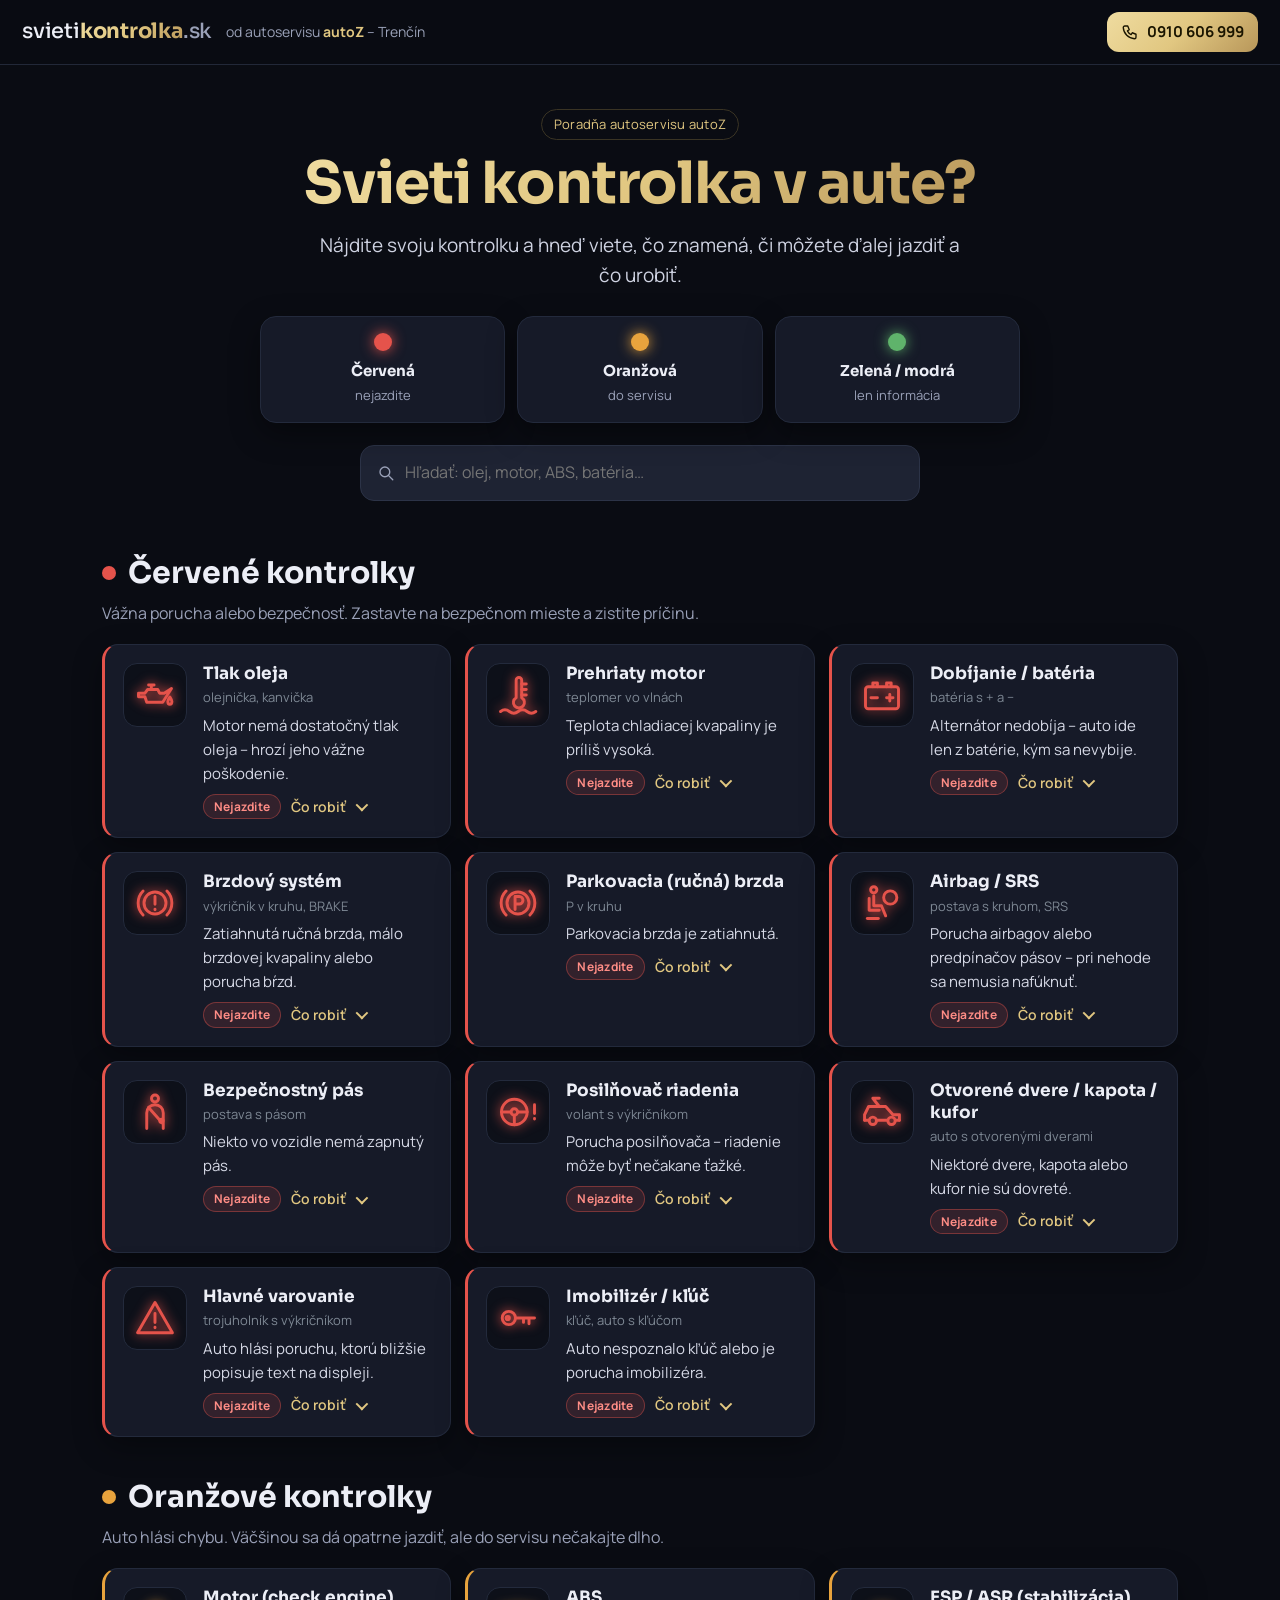
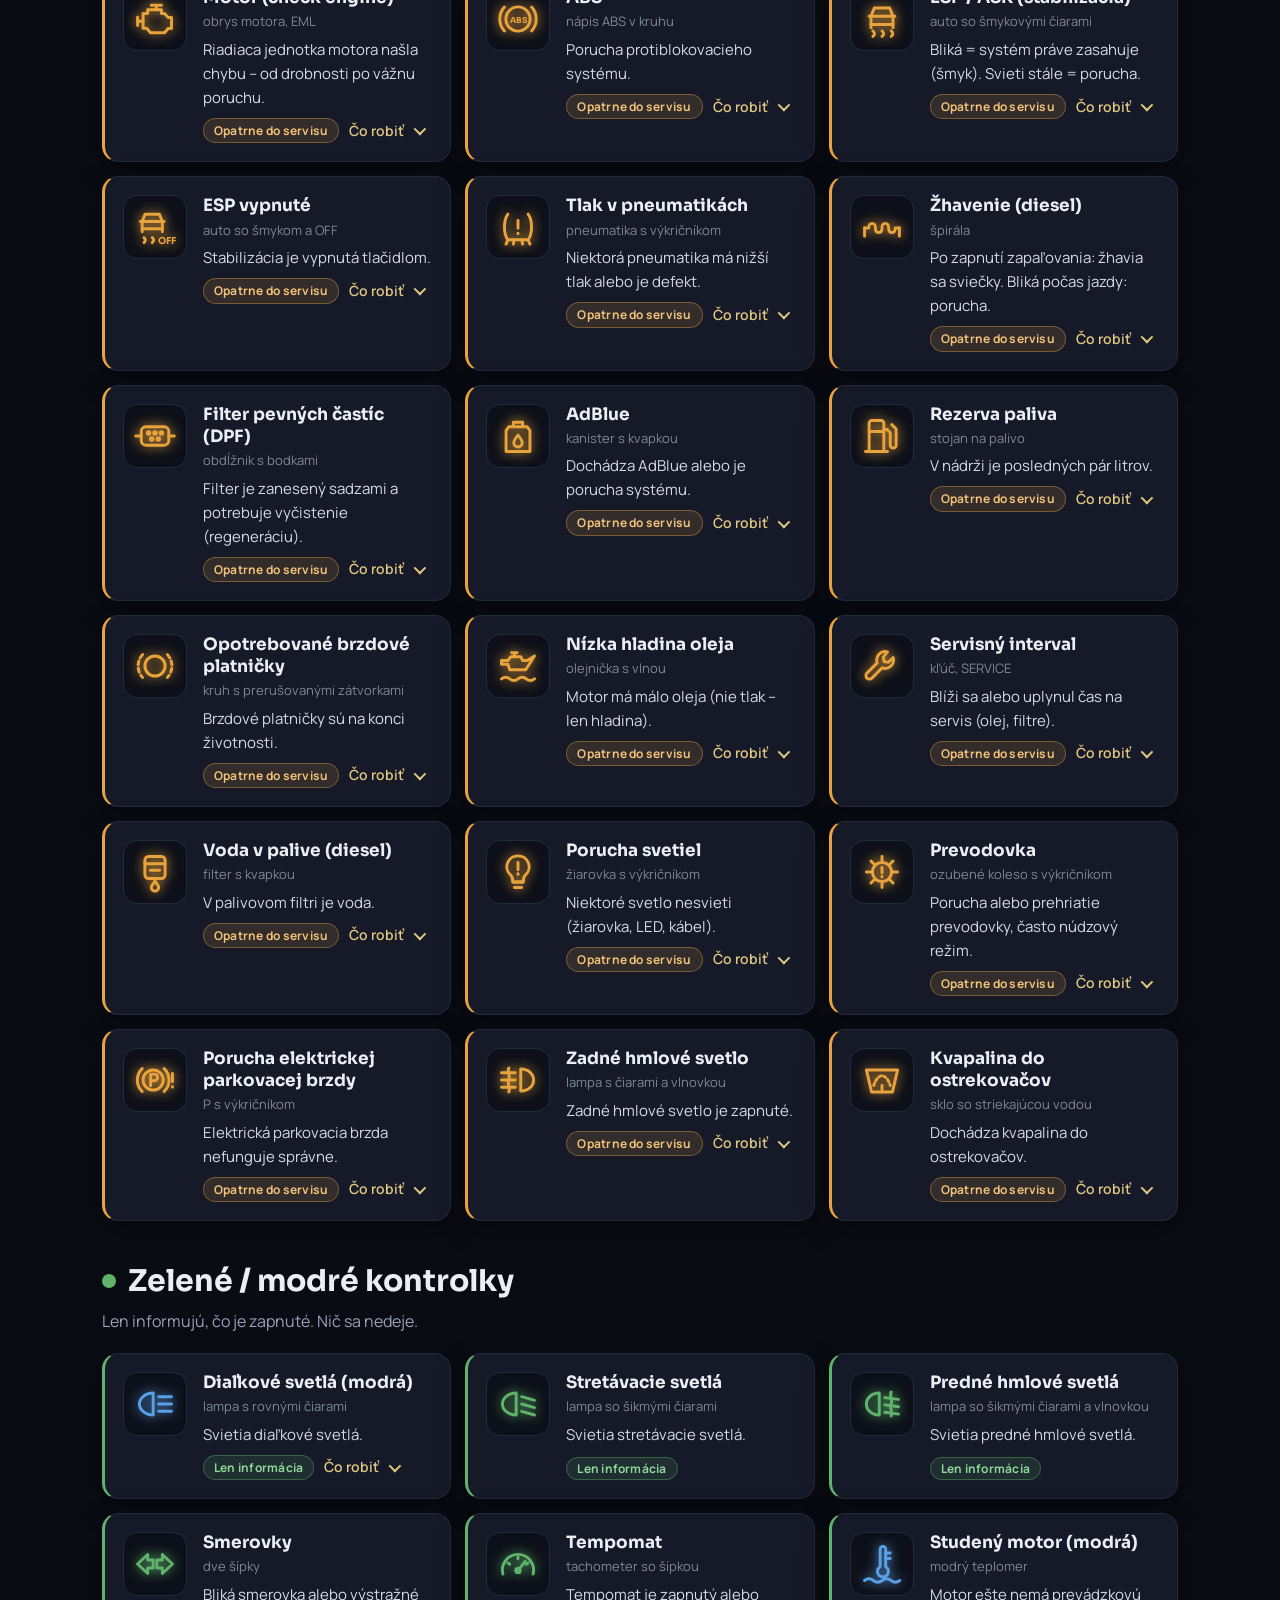
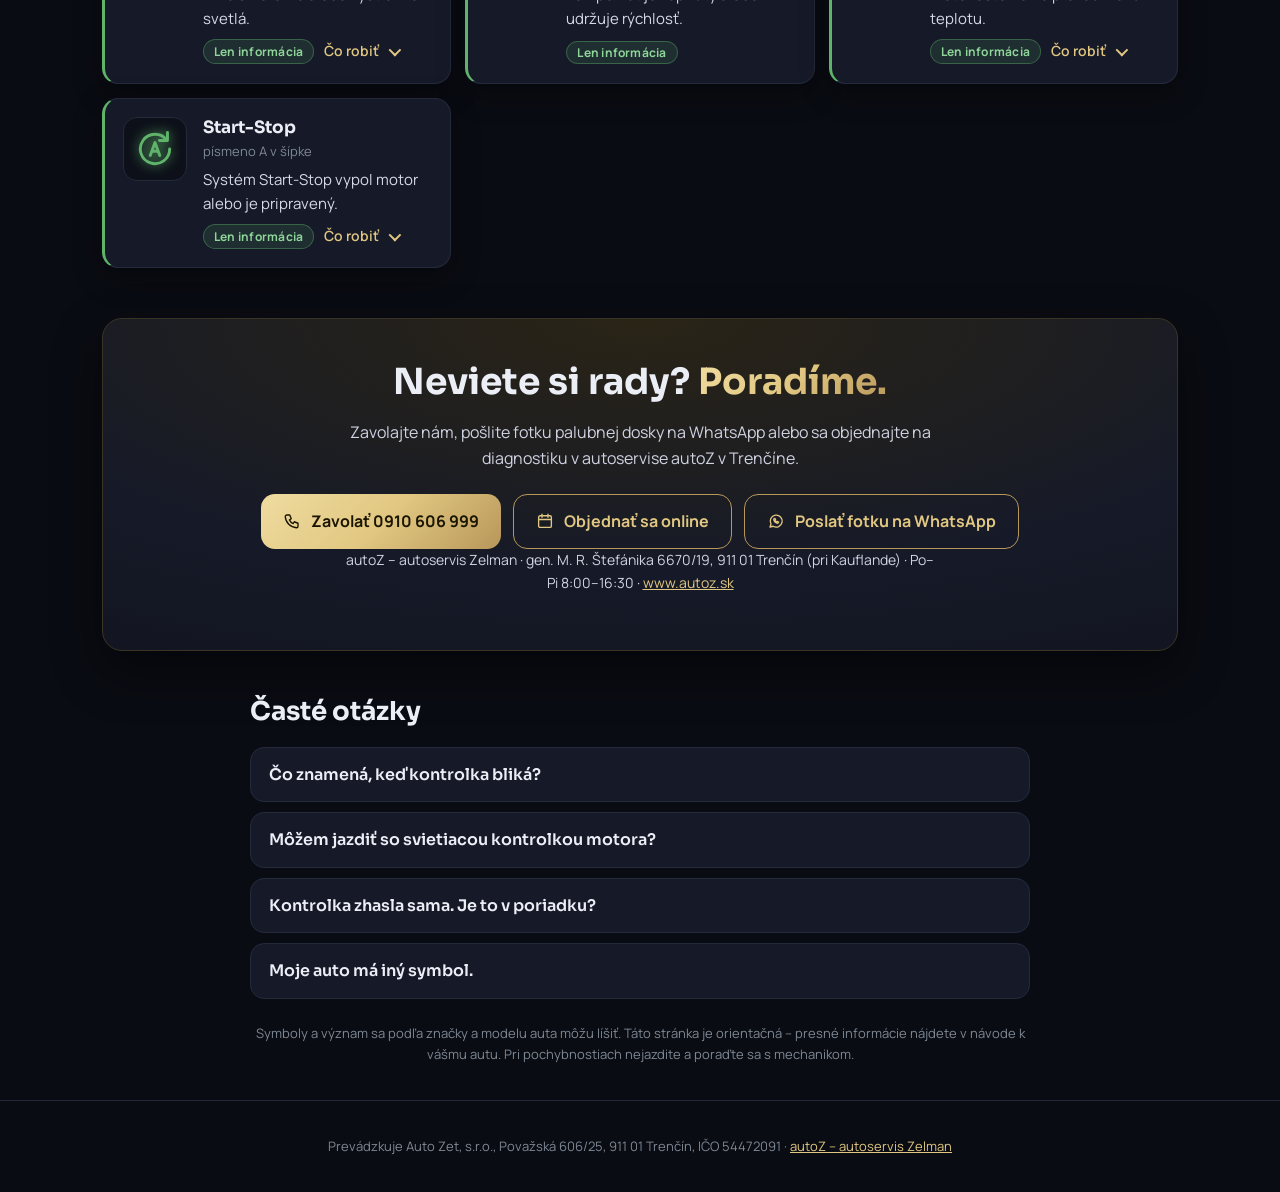
==== index.html @ 37d60bfb "Jednostránkový web: 36 kontroliek podľa farby, hľadanie, kontakt autoZ" ====
<!doctype html><html lang="sk"><head><meta charset="utf-8">
<meta name="viewport" content="width=device-width,initial-scale=1">
<title>Svieti kontrolka v aute? Čo znamená a či môžete jazdiť | svietikontrolka.sk</title>
<meta name="description" content="Prehľad 36 kontroliek v aute podľa farby: čo znamenajú, či môžete ďalej jazdiť a čo urobiť. Keď si neviete rady, zavolajte autoservisu autoZ v Trenčíne.">
<link rel="canonical" href="https://svietikontrolka.sk/">
<meta property="og:title" content="Svieti kontrolka v aute?"><meta property="og:description" content="Čo znamená kontrolka, či môžete jazdiť a čo urobiť.">
<meta property="og:url" content="https://svietikontrolka.sk/"><meta property="og:type" content="website"><meta name="theme-color" content="#0a0c13">
<link rel="preload" href="pisma/sora-latin-wght-normal.woff2" as="font" type="font/woff2" crossorigin>
<link rel="stylesheet" href="styl.css?v=2">
<script type="application/ld+json">{"@context": "https://schema.org", "@graph": [{"@type": "FAQPage", "mainEntity": [{"@type": "Question", "name": "Čo znamená, keď kontrolka bliká?", "acceptedAnswer": {"@type": "Answer", "text": "Blikajúca kontrolka je skoro vždy naliehavejšia ako svietiaca. Pri kontrolke motora blikanie znamená vynechávanie zapaľovania – zastavte a nepridávajte plyn."}}, {"@type": "Question", "name": "Môžem jazdiť so svietiacou kontrolkou motora?", "acceptedAnswer": {"@type": "Answer", "text": "Keď svieti (nebliká) a auto ide normálne, opatrne áno – do servisu na diagnostiku. Keď bliká alebo auto stráca výkon, nie."}}, {"@type": "Question", "name": "Kontrolka zhasla sama. Je to v poriadku?", "acceptedAnswer": {"@type": "Answer", "text": "Chyba ostáva zapísaná v pamäti riadiacej jednotky. Keď sa vracia, dajte auto prečítať diagnostikou."}}, {"@type": "Question", "name": "Moje auto má iný symbol.", "acceptedAnswer": {"@type": "Answer", "text": "Symboly sa podľa značky trochu líšia. Pozrite návod k autu, alebo nám pošlite fotku palubnej dosky na WhatsApp a poradíme."}}]}, {"@type": "AutoRepair", "name": "autoZ – autoservis Zelman", "telephone": "+421 910 606 999", "url": "https://www.autoz.sk/", "address": {"@type": "PostalAddress", "streetAddress": "gen. M. R. Štefánika 6670/19", "postalCode": "911 01", "addressLocality": "Trenčín", "addressCountry": "SK"}, "openingHours": "Mo-Fr 08:00-16:30"}]}</script>
</head><body>
<header class="top"><a class="logo" href="./">svieti<b>kontrolka</b><span>.sk</span></a>
<a class="od" href="https://www.autoz.sk/?z=svietikontrolka">od autoservisu <b>autoZ</b> – Trenčín</a>
<a class="tel-top" href="tel:+421910606999"><svg viewBox="0 0 24 24" fill="none" stroke="currentColor" stroke-width="1.8" stroke-linecap="round" stroke-linejoin="round"><path d="M5 4h4l2 5-2.5 1.5a11 11 0 0 0 5 5L15 13l5 2v4a2 2 0 0 1-2 2A16 16 0 0 1 3 6a2 2 0 0 1 2-2z"/></svg><span>0910 606 999</span></a></header>
<main>
<section class="hero">
<p class="stitok">Poradňa autoservisu autoZ</p>
<h1><span class="zlato">Svieti kontrolka v&nbsp;aute?</span></h1>
<p class="lead">Nájdite svoju kontrolku a hneď viete, čo znamená, či môžete ďalej jazdiť a čo urobiť.</p>
<div class="semafor">
<a href="#cervene" class="sf sf-c"><span class="bod"></span><b>Červená</b><small>nejazdite</small></a>
<a href="#oranzove" class="sf sf-o"><span class="bod"></span><b>Oranžová</b><small>do servisu</small></a>
<a href="#zelene" class="sf sf-z"><span class="bod"></span><b>Zelená / modrá</b><small>len informácia</small></a>
</div>
<label class="hladaj"><svg viewBox="0 0 24 24" fill="none" stroke="currentColor" stroke-width="1.8" stroke-linecap="round"><circle cx="10.5" cy="10.5" r="6.5"/><path d="M15.5 15.5L21 21"/></svg><input id="q" type="search" placeholder="Hľadať: olej, motor, ABS, batéria…" autocomplete="off"></label>
<p id="nic" class="nic" hidden>Takú kontrolku tu nemáme. Pošlite nám fotku na <a href="https://wa.me/421910606999">WhatsApp</a> alebo zavolajte <a href="tel:+421910606999">0910 606 999</a>.</p>
</section>
<section class="sk" id="cervene"><h2><span class="bod" style="background:#e5534b"></span>Červené kontrolky</h2><p class="sp">Vážna porucha alebo bezpečnosť. Zastavte na bezpečnom mieste a zistite príčinu.</p><div class="mriezka"><article class="k k-c" data-f="c" data-h="tlak oleja olejnička, kanvička motor nemá dostatočný tlak oleja – hrozí jeho vážne poškodenie. hneď bezpečne zastavte a vypnite motor. po pár minútach skontrolujte hladinu oleja na mierke. aj keď je olej doliaty a kontrolka zhasne, dajte auto skontrolovať. keď svieti ďalej, nejazdite – auto treba odtiahnuť."><div class="ik" style="--kf:#e5534b"><svg viewBox="0 0 24 24" fill="none" stroke="#e5534b" style="color:#e5534b" stroke-width="1.6" stroke-linecap="round" stroke-linejoin="round" aria-hidden="true"><path d="M3 11h3.5l1.5-2h5.5l1 2h2.5l4-2.5-4.8 7.5H7.5l-1-3H3z"/><path d="M10 9V6.5M8.5 6.5h3"/><path d="M21.2 15.5c0 .9-.5 1.5-1.1 1.5s-1.1-.6-1.1-1.5.6-1.6 1.1-2.4c.5.8 1.1 1.5 1.1 2.4z"/></svg></div><div class="tx"><h3>Tlak oleja</h3><p class="vy">olejnička, kanvička</p><p class="co">Motor nemá dostatočný tlak oleja – hrozí jeho vážne poškodenie.</p><details><summary><span class="st st-c">Nejazdite</span> Čo robiť</summary><p>Hneď bezpečne zastavte a vypnite motor. Po pár minútach skontrolujte hladinu oleja na mierke. Aj keď je olej doliaty a kontrolka zhasne, dajte auto skontrolovať. Keď svieti ďalej, nejazdite – auto treba odtiahnuť.</p></details></div></article><article class="k k-c" data-f="c" data-h="prehriaty motor teplomer vo vlnách teplota chladiacej kvapaliny je príliš vysoká. zastavte, vypnite motor a nechajte ho vychladnúť. uzáver chladiča ani nádržky na horúcom motore neotvárajte. skontrolujte hladinu kvapaliny a únik pod autom. s prehriatym motorom ďalej nejazdite."><div class="ik" style="--kf:#e5534b"><svg viewBox="0 0 24 24" fill="none" stroke="#e5534b" style="color:#e5534b" stroke-width="1.6" stroke-linecap="round" stroke-linejoin="round" aria-hidden="true"><path d="M11 13.5V4a1.5 1.5 0 0 1 3 0v9.5a3 3 0 1 1-3 0z"/><path d="M14 6h2.5M14 9h2.5M14 12h2.5"/><path d="M2.5 21c1.6-1.2 3.2-1.2 4.8 0s3.2 1.2 4.8 0 3.2-1.2 4.8 0 3.2 1.2 4.8 0"/></svg></div><div class="tx"><h3>Prehriaty motor</h3><p class="vy">teplomer vo vlnách</p><p class="co">Teplota chladiacej kvapaliny je príliš vysoká.</p><details><summary><span class="st st-c">Nejazdite</span> Čo robiť</summary><p>Zastavte, vypnite motor a nechajte ho vychladnúť. Uzáver chladiča ani nádržky na horúcom motore neotvárajte. Skontrolujte hladinu kvapaliny a únik pod autom. S prehriatym motorom ďalej nejazdite.</p></details></div></article><article class="k k-c" data-f="c" data-h="dobíjanie / batéria batéria s + a − alternátor nedobíja – auto ide len z batérie, kým sa nevybije. vypnite nepotrebné spotrebiče (kúrenie, sedačky, rádio) a dôjdite na najbližšie bezpečné miesto. ak súčasne svieti aj teplota motora alebo stuhne riadenie, môže byť prasknutý remeň – zastavte hneď."><div class="ik" style="--kf:#e5534b"><svg viewBox="0 0 24 24" fill="none" stroke="#e5534b" style="color:#e5534b" stroke-width="1.6" stroke-linecap="round" stroke-linejoin="round" aria-hidden="true"><rect x="3" y="7.5" width="18" height="12" rx="1.5"/><path d="M7 7.5V5.5h2.5v2M14.5 7.5V5.5H17v2"/><path d="M6 13.5h3.5M14.5 13.5H18M16.25 11.75v3.5"/></svg></div><div class="tx"><h3>Dobíjanie / batéria</h3><p class="vy">batéria s + a −</p><p class="co">Alternátor nedobíja – auto ide len z batérie, kým sa nevybije.</p><details><summary><span class="st st-c">Nejazdite</span> Čo robiť</summary><p>Vypnite nepotrebné spotrebiče (kúrenie, sedačky, rádio) a dôjdite na najbližšie bezpečné miesto. Ak súčasne svieti aj teplota motora alebo stuhne riadenie, môže byť prasknutý remeň – zastavte hneď.</p></details></div></article><article class="k k-c" data-f="c" data-h="brzdový systém výkričník v kruhu, brake zatiahnutá ručná brzda, málo brzdovej kvapaliny alebo porucha bŕzd. najprv skontrolujte, či je úplne povolená ručná brzda. ak kontrolka svieti aj tak, skontrolujte hladinu brzdovej kvapaliny. keď je nízka alebo brzdový pedál ide hlbšie, nejazdite."><div class="ik" style="--kf:#e5534b"><svg viewBox="0 0 24 24" fill="none" stroke="#e5534b" style="color:#e5534b" stroke-width="1.6" stroke-linecap="round" stroke-linejoin="round" aria-hidden="true"><circle cx="12" cy="12" r="6"/><path d="M12 8.5v4.2M12 15.4v.3"/><path d="M5.5 5.5a9.2 9.2 0 0 0 0 13M18.5 5.5a9.2 9.2 0 0 1 0 13"/></svg></div><div class="tx"><h3>Brzdový systém</h3><p class="vy">výkričník v kruhu, BRAKE</p><p class="co">Zatiahnutá ručná brzda, málo brzdovej kvapaliny alebo porucha bŕzd.</p><details><summary><span class="st st-c">Nejazdite</span> Čo robiť</summary><p>Najprv skontrolujte, či je úplne povolená ručná brzda. Ak kontrolka svieti aj tak, skontrolujte hladinu brzdovej kvapaliny. Keď je nízka alebo brzdový pedál ide hlbšie, nejazdite.</p></details></div></article><article class="k k-c" data-f="c" data-h="parkovacia (ručná) brzda p v kruhu parkovacia brzda je zatiahnutá. pred jazdou ju povoľte. ak svieti aj pri povolenej brzde, ide o poruchu – pozrite kontrolku brzdový systém."><div class="ik" style="--kf:#e5534b"><svg viewBox="0 0 24 24" fill="none" stroke="#e5534b" style="color:#e5534b" stroke-width="1.6" stroke-linecap="round" stroke-linejoin="round" aria-hidden="true"><circle cx="12" cy="12" r="6"/><path d="M10.4 15.5v-7h2.3a2 2 0 0 1 0 4h-2.3"/><path d="M5.5 5.5a9.2 9.2 0 0 0 0 13M18.5 5.5a9.2 9.2 0 0 1 0 13"/></svg></div><div class="tx"><h3>Parkovacia (ručná) brzda</h3><p class="vy">P v kruhu</p><p class="co">Parkovacia brzda je zatiahnutá.</p><details><summary><span class="st st-c">Nejazdite</span> Čo robiť</summary><p>Pred jazdou ju povoľte. Ak svieti aj pri povolenej brzde, ide o poruchu – pozrite kontrolku Brzdový systém.</p></details></div></article><article class="k k-c" data-f="c" data-h="airbag / srs postava s kruhom, srs porucha airbagov alebo predpínačov pásov – pri nehode sa nemusia nafúknuť. auto ide normálne, ale chýba vám ochrana pri nehode. do servisu čím skôr. častá príčina je konektor pod sedadlom alebo vybitá batéria."><div class="ik" style="--kf:#e5534b"><svg viewBox="0 0 24 24" fill="none" stroke="#e5534b" style="color:#e5534b" stroke-width="1.6" stroke-linecap="round" stroke-linejoin="round" aria-hidden="true"><circle cx="7.5" cy="4.8" r="1.7"/><path d="M7.5 8.2v5.3h4.2l2.3 5.5"/><path d="M5 9.5v6.5h5.5"/><circle cx="16.5" cy="9" r="3.6"/><path d="M4 20.5h6"/></svg></div><div class="tx"><h3>Airbag / SRS</h3><p class="vy">postava s kruhom, SRS</p><p class="co">Porucha airbagov alebo predpínačov pásov – pri nehode sa nemusia nafúknuť.</p><details><summary><span class="st st-c">Nejazdite</span> Čo robiť</summary><p>Auto ide normálne, ale chýba vám ochrana pri nehode. Do servisu čím skôr. Častá príčina je konektor pod sedadlom alebo vybitá batéria.</p></details></div></article><article class="k k-c" data-f="c" data-h="bezpečnostný pás postava s pásom niekto vo vozidle nemá zapnutý pás. zapnite pás vodiča aj spolujazdcov. ak svieti pri zapnutých pásoch, môže ísť o snímač v sedadle alebo zámku."><div class="ik" style="--kf:#e5534b"><svg viewBox="0 0 24 24" fill="none" stroke="#e5534b" style="color:#e5534b" stroke-width="1.6" stroke-linecap="round" stroke-linejoin="round" aria-hidden="true"><circle cx="12" cy="4.6" r="1.9"/><path d="M7.5 21v-8.5a4.5 4.5 0 0 1 9 0V21"/><path d="M8.5 9.5l7.5 8.5"/><circle cx="15.5" cy="16.8" r=".9"/></svg></div><div class="tx"><h3>Bezpečnostný pás</h3><p class="vy">postava s pásom</p><p class="co">Niekto vo vozidle nemá zapnutý pás.</p><details><summary><span class="st st-c">Nejazdite</span> Čo robiť</summary><p>Zapnite pás vodiča aj spolujazdcov. Ak svieti pri zapnutých pásoch, môže ísť o snímač v sedadle alebo zámku.</p></details></div></article><article class="k k-c" data-f="c" data-h="posilňovač riadenia volant s výkričníkom porucha posilňovača – riadenie môže byť nečakane ťažké. jazdite opatrne a pomaly, ráta sa s väčšou silou na volante. pri hydraulickom posilňovači skontrolujte kvapalinu. do servisu čím skôr."><div class="ik" style="--kf:#e5534b"><svg viewBox="0 0 24 24" fill="none" stroke="#e5534b" style="color:#e5534b" stroke-width="1.6" stroke-linecap="round" stroke-linejoin="round" aria-hidden="true"><circle cx="10" cy="12" r="7"/><circle cx="10" cy="12" r="1.8"/><path d="M3 12h5.2M11.8 12H17M10 13.8V19"/><path d="M21 8v4.8M21 15.5v.3"/></svg></div><div class="tx"><h3>Posilňovač riadenia</h3><p class="vy">volant s výkričníkom</p><p class="co">Porucha posilňovača – riadenie môže byť nečakane ťažké.</p><details><summary><span class="st st-c">Nejazdite</span> Čo robiť</summary><p>Jazdite opatrne a pomaly, ráta sa s väčšou silou na volante. Pri hydraulickom posilňovači skontrolujte kvapalinu. Do servisu čím skôr.</p></details></div></article><article class="k k-c" data-f="c" data-h="otvorené dvere / kapota / kufor auto s otvorenými dverami niektoré dvere, kapota alebo kufor nie sú dovreté. zastavte a dvere dovrite. ak svieti pri zatvorených dverách, býva chybný spínač v zámku."><div class="ik" style="--kf:#e5534b"><svg viewBox="0 0 24 24" fill="none" stroke="#e5534b" style="color:#e5534b" stroke-width="1.6" stroke-linecap="round" stroke-linejoin="round" aria-hidden="true"><path d="M2.5 16.5v-3l2.2-4.5h9.3l4 4.5h3.5v3"/><path d="M2.5 16.5h2M9.3 16.5h5.5M19.6 16.5h1.9"/><circle cx="7" cy="16.8" r="2"/><circle cx="17.2" cy="16.8" r="2"/><path d="M10.5 9l-3.5-4.5h3.5"/></svg></div><div class="tx"><h3>Otvorené dvere / kapota / kufor</h3><p class="vy">auto s otvorenými dverami</p><p class="co">Niektoré dvere, kapota alebo kufor nie sú dovreté.</p><details><summary><span class="st st-c">Nejazdite</span> Čo robiť</summary><p>Zastavte a dvere dovrite. Ak svieti pri zatvorených dverách, býva chybný spínač v zámku.</p></details></div></article><article class="k k-c" data-f="c" data-h="hlavné varovanie trojuholník s výkričníkom auto hlási poruchu, ktorú bližšie popisuje text na displeji. prečítajte si správu na palubnom počítači. červený trojuholník berte vážne – zastavte a zistite, čo auto hlási. oranžový znamená menej naliehavú poruchu."><div class="ik" style="--kf:#e5534b"><svg viewBox="0 0 24 24" fill="none" stroke="#e5534b" style="color:#e5534b" stroke-width="1.6" stroke-linecap="round" stroke-linejoin="round" aria-hidden="true"><path d="M12 3.5l9.5 16.5h-19z"/><path d="M12 9.5v5M12 17v.3"/></svg></div><div class="tx"><h3>Hlavné varovanie</h3><p class="vy">trojuholník s výkričníkom</p><p class="co">Auto hlási poruchu, ktorú bližšie popisuje text na displeji.</p><details><summary><span class="st st-c">Nejazdite</span> Čo robiť</summary><p>Prečítajte si správu na palubnom počítači. Červený trojuholník berte vážne – zastavte a zistite, čo auto hlási. Oranžový znamená menej naliehavú poruchu.</p></details></div></article><article class="k k-c" data-f="c" data-h="imobilizér / kľúč kľúč, auto s kľúčom auto nespoznalo kľúč alebo je porucha imobilizéra. skúste druhý kľúč a vymeňte batériu v kľúči. ak auto nenaštartuje ani potom, treba diagnostiku."><div class="ik" style="--kf:#e5534b"><svg viewBox="0 0 24 24" fill="none" stroke="#e5534b" style="color:#e5534b" stroke-width="1.6" stroke-linecap="round" stroke-linejoin="round" aria-hidden="true"><circle cx="7" cy="12" r="3.6"/><path d="M10.6 12H21M18 12v3.2M15 12v2.4"/><circle cx="6.4" cy="12" r=".9"/></svg></div><div class="tx"><h3>Imobilizér / kľúč</h3><p class="vy">kľúč, auto s kľúčom</p><p class="co">Auto nespoznalo kľúč alebo je porucha imobilizéra.</p><details><summary><span class="st st-c">Nejazdite</span> Čo robiť</summary><p>Skúste druhý kľúč a vymeňte batériu v kľúči. Ak auto nenaštartuje ani potom, treba diagnostiku.</p></details></div></article></div></section><section class="sk" id="oranzove"><h2><span class="bod" style="background:#e8a33d"></span>Oranžové kontrolky</h2><p class="sp">Auto hlási chybu. Väčšinou sa dá opatrne jazdiť, ale do servisu nečakajte dlho.</p><div class="mriezka"><article class="k k-o" data-f="o" data-h="motor (check engine) obrys motora, eml riadiaca jednotka motora našla chybu – od drobnosti po vážnu poruchu. keď kontrolka svieti a auto ide normálne, môžete opatrne dôjsť do servisu. keď bliká alebo auto stráca výkon a trasie sa, ide o vynechávanie zapaľovania – nepridávajte plyn a zastavte, hrozí poškodenie katalyzátora. bez diagnostiky sa príčina nedá určiť."><div class="ik" style="--kf:#e8a33d"><svg viewBox="0 0 24 24" fill="none" stroke="#e8a33d" style="color:#e8a33d" stroke-width="1.6" stroke-linecap="round" stroke-linejoin="round" aria-hidden="true"><path d="M5.5 9H8V7h7.5v2h1.7l2 2.2H21v6h-1.8l-2 2.3H9.5L7.5 17h-2z"/><path d="M2.5 11v4.5M2.5 13.2h3M10 4.5h5.5M12.75 4.5V7"/></svg></div><div class="tx"><h3>Motor (check engine)</h3><p class="vy">obrys motora, EML</p><p class="co">Riadiaca jednotka motora našla chybu – od drobnosti po vážnu poruchu.</p><details><summary><span class="st st-o">Opatrne do servisu</span> Čo robiť</summary><p>Keď kontrolka svieti a auto ide normálne, môžete opatrne dôjsť do servisu. Keď bliká alebo auto stráca výkon a trasie sa, ide o vynechávanie zapaľovania – nepridávajte plyn a zastavte, hrozí poškodenie katalyzátora. Bez diagnostiky sa príčina nedá určiť.</p></details></div></article><article class="k k-o" data-f="o" data-h="abs nápis abs v kruhu porucha protiblokovacieho systému. brzdy fungujú, ale kolesá sa pri prudkom brzdení môžu zablokovať. jazdite opatrnejšie s väčším odstupom. častá príčina je snímač otáčok kolesa."><div class="ik" style="--kf:#e8a33d"><svg viewBox="0 0 24 24" fill="none" stroke="#e8a33d" style="color:#e8a33d" stroke-width="1.6" stroke-linecap="round" stroke-linejoin="round" aria-hidden="true"><circle cx="12" cy="12" r="6.6"/><path d="M4.6 5.5a9.6 9.6 0 0 0 0 13M19.4 5.5a9.6 9.6 0 0 1 0 13"/><text x="12" y="14.2" text-anchor="middle" font-size="4.4" font-weight="700" fill="currentColor" stroke="none" font-family="Sora,Arial,sans-serif">ABS</text></svg></div><div class="tx"><h3>ABS</h3><p class="vy">nápis ABS v kruhu</p><p class="co">Porucha protiblokovacieho systému.</p><details><summary><span class="st st-o">Opatrne do servisu</span> Čo robiť</summary><p>Brzdy fungujú, ale kolesá sa pri prudkom brzdení môžu zablokovať. Jazdite opatrnejšie s väčším odstupom. Častá príčina je snímač otáčok kolesa.</p></details></div></article><article class="k k-o" data-f="o" data-h="esp / asr (stabilizácia) auto so šmykovými čiarami bliká = systém práve zasahuje (šmyk). svieti stále = porucha. keď bliká, uberte plyn a jazdite pokojnejšie. keď svieti stále, systém nepomáha pri šmyku – jazdite opatrne a dajte ho skontrolovať. často svieti spolu s abs."><div class="ik" style="--kf:#e8a33d"><svg viewBox="0 0 24 24" fill="none" stroke="#e8a33d" style="color:#e8a33d" stroke-width="1.6" stroke-linecap="round" stroke-linejoin="round" aria-hidden="true"><path d="M6 10.5l1.8-4.5h8.4l1.8 4.5v4.5H6z"/><path d="M5 10.5h14M6 15v1.8M18 15v1.8"/><path d="M7 21.5c1.2-1 1.2-2 0-3M12 21.5c1.2-1 1.2-2 0-3M17 21.5c1.2-1 1.2-2 0-3"/></svg></div><div class="tx"><h3>ESP / ASR (stabilizácia)</h3><p class="vy">auto so šmykovými čiarami</p><p class="co">Bliká = systém práve zasahuje (šmyk). Svieti stále = porucha.</p><details><summary><span class="st st-o">Opatrne do servisu</span> Čo robiť</summary><p>Keď bliká, uberte plyn a jazdite pokojnejšie. Keď svieti stále, systém nepomáha pri šmyku – jazdite opatrne a dajte ho skontrolovať. Často svieti spolu s ABS.</p></details></div></article><article class="k k-o" data-f="o" data-h="esp vypnuté auto so šmykom a off stabilizácia je vypnutá tlačidlom. zapnite ju tlačidlom na palubnej doske. ak sa nedá zapnúť, je to porucha."><div class="ik" style="--kf:#e8a33d"><svg viewBox="0 0 24 24" fill="none" stroke="#e8a33d" style="color:#e8a33d" stroke-width="1.6" stroke-linecap="round" stroke-linejoin="round" aria-hidden="true"><path d="M5 9l1.6-4h7.8L16 9v4H5z"/><path d="M4 9h13M5 13v1.6M16 13v1.6"/><path d="M6 20.5c1-.9 1-1.8 0-2.7M10.5 20.5c1-.9 1-1.8 0-2.7"/><text x="18.6" y="21" text-anchor="middle" font-size="5.2" font-weight="700" fill="currentColor" stroke="none" font-family="Sora,Arial,sans-serif">OFF</text></svg></div><div class="tx"><h3>ESP vypnuté</h3><p class="vy">auto so šmykom a OFF</p><p class="co">Stabilizácia je vypnutá tlačidlom.</p><details><summary><span class="st st-o">Opatrne do servisu</span> Čo robiť</summary><p>Zapnite ju tlačidlom na palubnej doske. Ak sa nedá zapnúť, je to porucha.</p></details></div></article><article class="k k-o" data-f="o" data-h="tlak v pneumatikách pneumatika s výkričníkom niektorá pneumatika má nižší tlak alebo je defekt. pozrite pneumatiky a dohustite podľa štítku v dverách alebo na viečku nádrže. po dohustení systém podľa návodu resetujte. ak tlak opäť klesá, je defekt."><div class="ik" style="--kf:#e8a33d"><svg viewBox="0 0 24 24" fill="none" stroke="#e8a33d" style="color:#e8a33d" stroke-width="1.6" stroke-linecap="round" stroke-linejoin="round" aria-hidden="true"><path d="M6.5 5C4 8.2 4 15.8 6.5 19h11c2.5-3.2 2.5-10.8 0-14"/><path d="M5.5 21.3l1-2.3M9.5 21.3l.4-2.3M14.5 21.3l-.4-2.3M18.5 21.3l-1-2.3"/><path d="M12 8.5v4.2M12 15.4v.3"/></svg></div><div class="tx"><h3>Tlak v pneumatikách</h3><p class="vy">pneumatika s výkričníkom</p><p class="co">Niektorá pneumatika má nižší tlak alebo je defekt.</p><details><summary><span class="st st-o">Opatrne do servisu</span> Čo robiť</summary><p>Pozrite pneumatiky a dohustite podľa štítku v dverách alebo na viečku nádrže. Po dohustení systém podľa návodu resetujte. Ak tlak opäť klesá, je defekt.</p></details></div></article><article class="k k-o" data-f="o" data-h="žhavenie (diesel) špirála po zapnutí zapaľovania: žhavia sa sviečky. bliká počas jazdy: porucha. pred štartom počkajte, kým zhasne. ak bliká počas jazdy alebo auto zle štartuje, býva chybná žhaviaca sviečka alebo riadenie žhavenia."><div class="ik" style="--kf:#e8a33d"><svg viewBox="0 0 24 24" fill="none" stroke="#e8a33d" style="color:#e8a33d" stroke-width="1.6" stroke-linecap="round" stroke-linejoin="round" aria-hidden="true"><path d="M2.5 12.5h2.3c0-3.3 3.6-3.3 3.6 0s3.6 3.3 3.6 0 3.6-3.3 3.6 0 3.6 3.3 3.6 0h2.3"/><path d="M2.5 12.5V17M21.5 12.5V17"/></svg></div><div class="tx"><h3>Žhavenie (diesel)</h3><p class="vy">špirála</p><p class="co">Po zapnutí zapaľovania: žhavia sa sviečky. Bliká počas jazdy: porucha.</p><details><summary><span class="st st-o">Opatrne do servisu</span> Čo robiť</summary><p>Pred štartom počkajte, kým zhasne. Ak bliká počas jazdy alebo auto zle štartuje, býva chybná žhaviaca sviečka alebo riadenie žhavenia.</p></details></div></article><article class="k k-o" data-f="o" data-h="filter pevných častíc (dpf) obdĺžnik s bodkami filter je zanesený sadzami a potrebuje vyčistenie (regeneráciu). dajte autu dlhšiu jazdu mimo mesta pri stálych vyšších otáčkach, aby sa filter vypálil. ak kontrolka nezhasne alebo auto prejde do núdzového režimu, treba diagnostiku."><div class="ik" style="--kf:#e8a33d"><svg viewBox="0 0 24 24" fill="none" stroke="#e8a33d" style="color:#e8a33d" stroke-width="1.6" stroke-linecap="round" stroke-linejoin="round" aria-hidden="true"><rect x="4.5" y="7" width="15" height="10" rx="2.5"/><path d="M1.5 12h3M19.5 12h3"/><circle cx="8.5" cy="10.3" r=".7"/><circle cx="12" cy="10.3" r=".7"/><circle cx="15.5" cy="10.3" r=".7"/><circle cx="10.2" cy="13.7" r=".7"/><circle cx="13.8" cy="13.7" r=".7"/></svg></div><div class="tx"><h3>Filter pevných častíc (DPF)</h3><p class="vy">obdĺžnik s bodkami</p><p class="co">Filter je zanesený sadzami a potrebuje vyčistenie (regeneráciu).</p><details><summary><span class="st st-o">Opatrne do servisu</span> Čo robiť</summary><p>Dajte autu dlhšiu jazdu mimo mesta pri stálych vyšších otáčkach, aby sa filter vypálil. Ak kontrolka nezhasne alebo auto prejde do núdzového režimu, treba diagnostiku.</p></details></div></article><article class="k k-o" data-f="o" data-h="adblue kanister s kvapkou dochádza adblue alebo je porucha systému. doplňte adblue (predáva sa na pumpách). keď dôjde úplne, motor po vypnutí znova nenaštartuje. ak svieti aj po doplnení, treba diagnostiku."><div class="ik" style="--kf:#e8a33d"><svg viewBox="0 0 24 24" fill="none" stroke="#e8a33d" style="color:#e8a33d" stroke-width="1.6" stroke-linecap="round" stroke-linejoin="round" aria-hidden="true"><path d="M7 7h10l1.5 2v11.5h-13V9z"/><path d="M9.5 7V4.5h5V7"/><path d="M12 11.5c1.5 1.8 2.3 3 2.3 4.2a2.3 2.3 0 0 1-4.6 0c0-1.2.8-2.4 2.3-4.2z"/></svg></div><div class="tx"><h3>AdBlue</h3><p class="vy">kanister s kvapkou</p><p class="co">Dochádza AdBlue alebo je porucha systému.</p><details><summary><span class="st st-o">Opatrne do servisu</span> Čo robiť</summary><p>Doplňte AdBlue (predáva sa na pumpách). Keď dôjde úplne, motor po vypnutí znova nenaštartuje. Ak svieti aj po doplnení, treba diagnostiku.</p></details></div></article><article class="k k-o" data-f="o" data-h="rezerva paliva stojan na palivo v nádrži je posledných pár litrov. natankujte. jazda na úplne prázdnej nádrži škodí palivovému čerpadlu, pri dieseli treba potom systém odvzdušniť."><div class="ik" style="--kf:#e8a33d"><svg viewBox="0 0 24 24" fill="none" stroke="#e8a33d" style="color:#e8a33d" stroke-width="1.6" stroke-linecap="round" stroke-linejoin="round" aria-hidden="true"><path d="M5 20.5V5a1.5 1.5 0 0 1 1.5-1.5h5A1.5 1.5 0 0 1 13 5v15.5"/><path d="M5 9.5h8M3 20.5h12"/><path d="M13 8.5h1.8l1.7 1.7v6.8a1.6 1.6 0 0 0 3.2 0V8.2l-2.4-2.4"/></svg></div><div class="tx"><h3>Rezerva paliva</h3><p class="vy">stojan na palivo</p><p class="co">V nádrži je posledných pár litrov.</p><details><summary><span class="st st-o">Opatrne do servisu</span> Čo robiť</summary><p>Natankujte. Jazda na úplne prázdnej nádrži škodí palivovému čerpadlu, pri dieseli treba potom systém odvzdušniť.</p></details></div></article><article class="k k-o" data-f="o" data-h="opotrebované brzdové platničky kruh s prerušovanými zátvorkami brzdové platničky sú na konci životnosti. jazdiť sa dá, ale výmenu neodkladajte. kovová podložka platničky inak poškodí brzdový kotúč."><div class="ik" style="--kf:#e8a33d"><svg viewBox="0 0 24 24" fill="none" stroke="#e8a33d" style="color:#e8a33d" stroke-width="1.6" stroke-linecap="round" stroke-linejoin="round" aria-hidden="true"><circle cx="12" cy="12" r="5.5"/><path d="M5.2 5.8a9.2 9.2 0 0 0 0 12.4M18.8 5.8a9.2 9.2 0 0 1 0 12.4" stroke-dasharray="2.2 1.8"/></svg></div><div class="tx"><h3>Opotrebované brzdové platničky</h3><p class="vy">kruh s prerušovanými zátvorkami</p><p class="co">Brzdové platničky sú na konci životnosti.</p><details><summary><span class="st st-o">Opatrne do servisu</span> Čo robiť</summary><p>Jazdiť sa dá, ale výmenu neodkladajte. Kovová podložka platničky inak poškodí brzdový kotúč.</p></details></div></article><article class="k k-o" data-f="o" data-h="nízka hladina oleja olejnička s vlnou motor má málo oleja (nie tlak – len hladina). skontrolujte mierku a dolejte olej podľa návodu k autu. keď olej ubúda často, treba hľadať, kade ide preč."><div class="ik" style="--kf:#e8a33d"><svg viewBox="0 0 24 24" fill="none" stroke="#e8a33d" style="color:#e8a33d" stroke-width="1.6" stroke-linecap="round" stroke-linejoin="round" aria-hidden="true"><path d="M3 9h3.5l1.5-2h5.5l1 2h2.5l4-2.5-4.8 7.5H7.5l-1-3H3z"/><path d="M10 7V4.8M8.5 4.8h3"/><path d="M3 19c1.5-1.2 3-1.2 4.5 0s3 1.2 4.5 0 3-1.2 4.5 0 3 1.2 4.5 0"/></svg></div><div class="tx"><h3>Nízka hladina oleja</h3><p class="vy">olejnička s vlnou</p><p class="co">Motor má málo oleja (nie tlak – len hladina).</p><details><summary><span class="st st-o">Opatrne do servisu</span> Čo robiť</summary><p>Skontrolujte mierku a dolejte olej podľa návodu k autu. Keď olej ubúda často, treba hľadať, kade ide preč.</p></details></div></article><article class="k k-o" data-f="o" data-h="servisný interval kľúč, service blíži sa alebo uplynul čas na servis (olej, filtre). objednajte sa na servisnú prehliadku. po servise sa interval vynuluje."><div class="ik" style="--kf:#e8a33d"><svg viewBox="0 0 24 24" fill="none" stroke="#e8a33d" style="color:#e8a33d" stroke-width="1.6" stroke-linecap="round" stroke-linejoin="round" aria-hidden="true"><path d="M15 4.3a4.6 4.6 0 0 0-5.6 6L3.8 15.9a1.9 1.9 0 0 0 2.7 2.7l5.6-5.6a4.6 4.6 0 0 0 6-5.6l-2.6 2.6-2.4-.4-.4-2.4z"/></svg></div><div class="tx"><h3>Servisný interval</h3><p class="vy">kľúč, SERVICE</p><p class="co">Blíži sa alebo uplynul čas na servis (olej, filtre).</p><details><summary><span class="st st-o">Opatrne do servisu</span> Čo robiť</summary><p>Objednajte sa na servisnú prehliadku. Po servise sa interval vynuluje.</p></details></div></article><article class="k k-o" data-f="o" data-h="voda v palive (diesel) filter s kvapkou v palivovom filtri je voda. vodu treba z filtra vypustiť alebo filter vymeniť. neodkladajte to – voda poškodzuje vstrekovací systém."><div class="ik" style="--kf:#e8a33d"><svg viewBox="0 0 24 24" fill="none" stroke="#e8a33d" style="color:#e8a33d" stroke-width="1.6" stroke-linecap="round" stroke-linejoin="round" aria-hidden="true"><rect x="6.5" y="3.5" width="11" height="12" rx="2"/><path d="M6.5 7.5h11M12 15.5v1.3"/><path d="M12 17.2c1.3 1.5 2 2.4 2 3.2a2 2 0 0 1-4 0c0-.8.7-1.7 2-3.2z"/><path d="M9.5 11h5"/></svg></div><div class="tx"><h3>Voda v palive (diesel)</h3><p class="vy">filter s kvapkou</p><p class="co">V palivovom filtri je voda.</p><details><summary><span class="st st-o">Opatrne do servisu</span> Čo robiť</summary><p>Vodu treba z filtra vypustiť alebo filter vymeniť. Neodkladajte to – voda poškodzuje vstrekovací systém.</p></details></div></article><article class="k k-o" data-f="o" data-h="porucha svetiel žiarovka s výkričníkom niektoré svetlo nesvieti (žiarovka, led, kábel). obíďte auto a pozrite, ktoré svetlo nesvieti. chybné svetlo je dôvod na pokutu aj na neúspešnú stk."><div class="ik" style="--kf:#e8a33d"><svg viewBox="0 0 24 24" fill="none" stroke="#e8a33d" style="color:#e8a33d" stroke-width="1.6" stroke-linecap="round" stroke-linejoin="round" aria-hidden="true"><path d="M9.2 17.5h5.6M10 20.5h4"/><path d="M12 3.2a6 6 0 0 0-3.9 10.6c.8.8 1.1 1.7 1.1 3.7h5.6c0-2 .3-2.9 1.1-3.7A6 6 0 0 0 12 3.2z"/><path d="M12 6.8v4M12 13v.3"/></svg></div><div class="tx"><h3>Porucha svetiel</h3><p class="vy">žiarovka s výkričníkom</p><p class="co">Niektoré svetlo nesvieti (žiarovka, LED, kábel).</p><details><summary><span class="st st-o">Opatrne do servisu</span> Čo robiť</summary><p>Obíďte auto a pozrite, ktoré svetlo nesvieti. Chybné svetlo je dôvod na pokutu aj na neúspešnú STK.</p></details></div></article><article class="k k-o" data-f="o" data-h="prevodovka ozubené koleso s výkričníkom porucha alebo prehriatie prevodovky, často núdzový režim. jazdite pokojne bez prudkého rozbiehania. keď auto ostane v jednom prevodovom stupni, ide o núdzový režim – do servisu."><div class="ik" style="--kf:#e8a33d"><svg viewBox="0 0 24 24" fill="none" stroke="#e8a33d" style="color:#e8a33d" stroke-width="1.6" stroke-linecap="round" stroke-linejoin="round" aria-hidden="true"><circle cx="12" cy="12" r="5.2"/><path d="M12 3.5v2.3M12 18.2v2.3M3.5 12h2.3M18.2 12h2.3M6 6l1.6 1.6M16.4 16.4L18 18M6 18l1.6-1.6M16.4 7.6L18 6"/><path d="M12 9.5v3M12 14.4v.3"/></svg></div><div class="tx"><h3>Prevodovka</h3><p class="vy">ozubené koleso s výkričníkom</p><p class="co">Porucha alebo prehriatie prevodovky, často núdzový režim.</p><details><summary><span class="st st-o">Opatrne do servisu</span> Čo robiť</summary><p>Jazdite pokojne bez prudkého rozbiehania. Keď auto ostane v jednom prevodovom stupni, ide o núdzový režim – do servisu.</p></details></div></article><article class="k k-o" data-f="o" data-h="porucha elektrickej parkovacej brzdy p s výkričníkom elektrická parkovacia brzda nefunguje správne. na parkovanie radšej zaraďte rýchlosť (alebo p) a parkujte na rovine. dajte ju skontrolovať."><div class="ik" style="--kf:#e8a33d"><svg viewBox="0 0 24 24" fill="none" stroke="#e8a33d" style="color:#e8a33d" stroke-width="1.6" stroke-linecap="round" stroke-linejoin="round" aria-hidden="true"><circle cx="11" cy="12" r="5.5"/><path d="M9.6 15.2V8.8h2a1.8 1.8 0 0 1 0 3.6h-2"/><path d="M5 5.8a8.6 8.6 0 0 0 0 12.4M17 5.8a8.6 8.6 0 0 1 0 12.4"/><path d="M21.5 8.5v4.5M21.5 15.6v.3"/></svg></div><div class="tx"><h3>Porucha elektrickej parkovacej brzdy</h3><p class="vy">P s výkričníkom</p><p class="co">Elektrická parkovacia brzda nefunguje správne.</p><details><summary><span class="st st-o">Opatrne do servisu</span> Čo robiť</summary><p>Na parkovanie radšej zaraďte rýchlosť (alebo P) a parkujte na rovine. Dajte ju skontrolovať.</p></details></div></article><article class="k k-o" data-f="o" data-h="zadné hmlové svetlo lampa s čiarami a vlnovkou zadné hmlové svetlo je zapnuté. používajte ho len pri zlej viditeľnosti. inak oslňuje vodičov za vami."><div class="ik" style="--kf:#e8a33d"><svg viewBox="0 0 24 24" fill="none" stroke="#e8a33d" style="color:#e8a33d" stroke-width="1.6" stroke-linecap="round" stroke-linejoin="round" aria-hidden="true"><path d="M13.5 6c4.3 0 7 2.8 7 6s-2.7 6-7 6z"/><path d="M3 8h7.5M3 12h7.5M3 16h7.5"/><path d="M7 5.5c-1.2 2.1 1.2 4.4 0 6.5s1.2 4.4 0 6.5"/></svg></div><div class="tx"><h3>Zadné hmlové svetlo</h3><p class="vy">lampa s čiarami a vlnovkou</p><p class="co">Zadné hmlové svetlo je zapnuté.</p><details><summary><span class="st st-o">Opatrne do servisu</span> Čo robiť</summary><p>Používajte ho len pri zlej viditeľnosti. Inak oslňuje vodičov za vami.</p></details></div></article><article class="k k-o" data-f="o" data-h="kvapalina do ostrekovačov sklo so striekajúcou vodou dochádza kvapalina do ostrekovačov. doplňte kvapalinu, v zime nemrznúcu."><div class="ik" style="--kf:#e8a33d"><svg viewBox="0 0 24 24" fill="none" stroke="#e8a33d" style="color:#e8a33d" stroke-width="1.6" stroke-linecap="round" stroke-linejoin="round" aria-hidden="true"><path d="M3.5 6.5h17l-2.8 12H6.3z"/><path d="M12 18.5v-3.5"/><path d="M7.5 15c1.2-3.6 2.9-5.3 4.5-5.3s3.3 1.7 4.5 5.3" stroke-dasharray="1.3 1.5"/></svg></div><div class="tx"><h3>Kvapalina do ostrekovačov</h3><p class="vy">sklo so striekajúcou vodou</p><p class="co">Dochádza kvapalina do ostrekovačov.</p><details><summary><span class="st st-o">Opatrne do servisu</span> Čo robiť</summary><p>Doplňte kvapalinu, v zime nemrznúcu.</p></details></div></article></div></section><section class="sk" id="zelene"><h2><span class="bod" style="background:#5fb36b"></span>Zelené / modré kontrolky</h2><p class="sp">Len informujú, čo je zapnuté. Nič sa nedeje.</p><div class="mriezka"><article class="k k-z" data-f="z" data-h="diaľkové svetlá (modrá) lampa s rovnými čiarami svietia diaľkové svetlá. pri protiidúcom aute ich prepnite na stretávacie."><div class="ik" style="--kf:#5aa0e6"><svg viewBox="0 0 24 24" fill="none" stroke="#5aa0e6" style="color:#5aa0e6" stroke-width="1.6" stroke-linecap="round" stroke-linejoin="round" aria-hidden="true"><path d="M11 6c-4.3 0-7.5 2.8-7.5 6s3.2 6 7.5 6z"/><path d="M14 8h7M14 12h7M14 16h7"/></svg></div><div class="tx"><h3>Diaľkové svetlá (modrá)</h3><p class="vy">lampa s rovnými čiarami</p><p class="co">Svietia diaľkové svetlá.</p><details><summary><span class="st st-z">Len informácia</span> Čo robiť</summary><p>Pri protiidúcom aute ich prepnite na stretávacie.</p></details></div></article><article class="k k-z" data-f="z" data-h="stretávacie svetlá lampa so šikmými čiarami svietia stretávacie svetlá. len informácia."><div class="ik" style="--kf:#5fb36b"><svg viewBox="0 0 24 24" fill="none" stroke="#5fb36b" style="color:#5fb36b" stroke-width="1.6" stroke-linecap="round" stroke-linejoin="round" aria-hidden="true"><path d="M11 6c-4.3 0-7.5 2.8-7.5 6s3.2 6 7.5 6z"/><path d="M14 8l7 2M14 12l7 2M14 16l7 2"/></svg></div><div class="tx"><h3>Stretávacie svetlá</h3><p class="vy">lampa so šikmými čiarami</p><p class="co">Svietia stretávacie svetlá.</p><span class="st st-z">Len informácia</span></div></article><article class="k k-z" data-f="z" data-h="predné hmlové svetlá lampa so šikmými čiarami a vlnovkou svietia predné hmlové svetlá. len informácia."><div class="ik" style="--kf:#5fb36b"><svg viewBox="0 0 24 24" fill="none" stroke="#5fb36b" style="color:#5fb36b" stroke-width="1.6" stroke-linecap="round" stroke-linejoin="round" aria-hidden="true"><path d="M10.5 6c-4.3 0-7 2.8-7 6s2.7 6 7 6z"/><path d="M13.5 8.5l7.5 1M13.5 12.5l7.5 1M13.5 16.5l7.5 1"/><path d="M17 5.5c-1.2 2.1 1.2 4.4 0 6.5s1.2 4.4 0 6.5"/></svg></div><div class="tx"><h3>Predné hmlové svetlá</h3><p class="vy">lampa so šikmými čiarami a vlnovkou</p><p class="co">Svietia predné hmlové svetlá.</p><span class="st st-z">Len informácia</span></div></article><article class="k k-z" data-f="z" data-h="smerovky dve šípky bliká smerovka alebo výstražné svetlá. keď bliká nezvyčajne rýchlo, niektorá žiarovka smerovky je prepálená."><div class="ik" style="--kf:#5fb36b"><svg viewBox="0 0 24 24" fill="none" stroke="#5fb36b" style="color:#5fb36b" stroke-width="1.6" stroke-linecap="round" stroke-linejoin="round" aria-hidden="true"><path d="M2.5 12L8 6.8v3h3v4.4H8v3z"/><path d="M21.5 12L16 6.8v3h-3v4.4h3v3z"/></svg></div><div class="tx"><h3>Smerovky</h3><p class="vy">dve šípky</p><p class="co">Bliká smerovka alebo výstražné svetlá.</p><details><summary><span class="st st-z">Len informácia</span> Čo robiť</summary><p>Keď bliká nezvyčajne rýchlo, niektorá žiarovka smerovky je prepálená.</p></details></div></article><article class="k k-z" data-f="z" data-h="tempomat tachometer so šípkou tempomat je zapnutý alebo udržuje rýchlosť. len informácia."><div class="ik" style="--kf:#5fb36b"><svg viewBox="0 0 24 24" fill="none" stroke="#5fb36b" style="color:#5fb36b" stroke-width="1.6" stroke-linecap="round" stroke-linejoin="round" aria-hidden="true"><path d="M3.8 17.5a8.5 8.5 0 1 1 16.4 0"/><path d="M12 15.5l4-5"/><circle cx="12" cy="15.5" r="1.2"/><path d="M6.5 11.5l1 .6M17.5 11.5l-1 .6M12 8v1.2"/></svg></div><div class="tx"><h3>Tempomat</h3><p class="vy">tachometer so šípkou</p><p class="co">Tempomat je zapnutý alebo udržuje rýchlosť.</p><span class="st st-z">Len informácia</span></div></article><article class="k k-z" data-f="z" data-h="studený motor (modrá) modrý teplomer motor ešte nemá prevádzkovú teplotu. jazdite pokojne, bez vysokých otáčok, kým zhasne. ak svieti stále, môže byť chybný termostat alebo snímač."><div class="ik" style="--kf:#5aa0e6"><svg viewBox="0 0 24 24" fill="none" stroke="#5aa0e6" style="color:#5aa0e6" stroke-width="1.6" stroke-linecap="round" stroke-linejoin="round" aria-hidden="true"><path d="M11 13.5V4a1.5 1.5 0 0 1 3 0v9.5a3 3 0 1 1-3 0z"/><path d="M14 6h2.5M14 9h2.5"/><path d="M2.5 21c1.6-1.2 3.2-1.2 4.8 0s3.2 1.2 4.8 0 3.2-1.2 4.8 0 3.2 1.2 4.8 0"/></svg></div><div class="tx"><h3>Studený motor (modrá)</h3><p class="vy">modrý teplomer</p><p class="co">Motor ešte nemá prevádzkovú teplotu.</p><details><summary><span class="st st-z">Len informácia</span> Čo robiť</summary><p>Jazdite pokojne, bez vysokých otáčok, kým zhasne. Ak svieti stále, môže byť chybný termostat alebo snímač.</p></details></div></article><article class="k k-z" data-f="z" data-h="start-stop písmeno a v šípke systém start-stop vypol motor alebo je pripravený. len informácia. ak systém nefunguje vôbec, býva to slabou batériou."><div class="ik" style="--kf:#5fb36b"><svg viewBox="0 0 24 24" fill="none" stroke="#5fb36b" style="color:#5fb36b" stroke-width="1.6" stroke-linecap="round" stroke-linejoin="round" aria-hidden="true"><path d="M18.4 7.2A8 8 0 1 0 20 12"/><path d="M18.8 3v4.4h-4.4"/><path d="M9.4 15.5l2.6-7 2.6 7M10.3 13.2h3.4"/></svg></div><div class="tx"><h3>Start-Stop</h3><p class="vy">písmeno A v šípke</p><p class="co">Systém Start-Stop vypol motor alebo je pripravený.</p><details><summary><span class="st st-z">Len informácia</span> Čo robiť</summary><p>Len informácia. Ak systém nefunguje vôbec, býva to slabou batériou.</p></details></div></article></div></section>
<section class="pomoc" id="pomoc">
<h2>Neviete si rady? <span class="zlato">Poradíme.</span></h2>
<p>Zavolajte nám, pošlite fotku palubnej dosky na WhatsApp alebo sa objednajte na diagnostiku v autoservise autoZ v Trenčíne.</p>
<div class="tlac">
<a class="btn" href="tel:+421910606999"><svg viewBox="0 0 24 24" fill="none" stroke="currentColor" stroke-width="1.8" stroke-linecap="round" stroke-linejoin="round"><path d="M5 4h4l2 5-2.5 1.5a11 11 0 0 0 5 5L15 13l5 2v4a2 2 0 0 1-2 2A16 16 0 0 1 3 6a2 2 0 0 1 2-2z"/></svg>Zavolať 0910 606 999</a>
<a class="btn btn2" href="https://www.autoz.sk/rezervacia?z=svietikontrolka"><svg viewBox="0 0 24 24" fill="none" stroke="currentColor" stroke-width="1.8" stroke-linecap="round" stroke-linejoin="round"><rect x="3.5" y="5" width="17" height="15.5" rx="2"/><path d="M3.5 10h17M8 3v4M16 3v4"/></svg>Objednať sa online</a>
<a class="btn btn2" href="https://wa.me/421910606999"><svg viewBox="0 0 24 24" fill="none" stroke="currentColor" stroke-width="1.8" stroke-linecap="round" stroke-linejoin="round"><path d="M4 20l1.3-4A8 8 0 1 1 8.2 19z"/><path d="M9 9.5c0 3 2.5 5.5 5.5 5.5l1-1.5-2-1-1 .8a4 4 0 0 1-1.8-1.8l.8-1-1-2z"/></svg>Poslať fotku na WhatsApp</a>
</div>
<p class="tlm">autoZ – autoservis Zelman · gen.&nbsp;M.&nbsp;R.&nbsp;Štefánika 6670/19, 911&nbsp;01 Trenčín (pri Kauflande) · Po–Pi&nbsp;8:00–16:30 · <a href="https://www.autoz.sk/?z=svietikontrolka">www.autoz.sk</a></p>
</section>
<section class="faq"><h2>Časté otázky</h2><details class="fq"><summary>Čo znamená, keď kontrolka bliká?</summary><p>Blikajúca kontrolka je skoro vždy naliehavejšia ako svietiaca. Pri kontrolke motora blikanie znamená vynechávanie zapaľovania – zastavte a nepridávajte plyn.</p></details><details class="fq"><summary>Môžem jazdiť so svietiacou kontrolkou motora?</summary><p>Keď svieti (nebliká) a auto ide normálne, opatrne áno – do servisu na diagnostiku. Keď bliká alebo auto stráca výkon, nie.</p></details><details class="fq"><summary>Kontrolka zhasla sama. Je to v poriadku?</summary><p>Chyba ostáva zapísaná v pamäti riadiacej jednotky. Keď sa vracia, dajte auto prečítať diagnostikou.</p></details><details class="fq"><summary>Moje auto má iný symbol.</summary><p>Symboly sa podľa značky trochu líšia. Pozrite návod k autu, alebo nám pošlite fotku palubnej dosky na WhatsApp a poradíme.</p></details></section>
<p class="pozn">Symboly a význam sa podľa značky a modelu auta môžu líšiť. Táto stránka je orientačná – presné informácie nájdete v návode k vášmu autu. Pri pochybnostiach nejazdite a poraďte sa s mechanikom.</p>
</main>
<footer><p>Prevádzkuje Auto Zet, s.r.o., Považská 606/25, 911 01 Trenčín, IČO 54472091 · <a href="https://www.autoz.sk/?z=svietikontrolka">autoZ – autoservis Zelman</a></p></footer>
<script>
(function(){var q=document.getElementById('q'),k=[].slice.call(document.querySelectorAll('.k')),s=[].slice.call(document.querySelectorAll('.sk')),n=document.getElementById('nic');
function f(){var v=q.value.toLowerCase().normalize('NFD').replace(/[\u0300-\u036f]/g,'').trim(),c=0;
k.forEach(function(e){var h=e.dataset.h.normalize('NFD').replace(/[\u0300-\u036f]/g,'');var ok=!v||h.indexOf(v)>-1;e.hidden=!ok;if(ok)c++;var d=e.querySelector('details');if(d)d.open=!!(v&&ok)});
s.forEach(function(x){x.hidden=!x.querySelector('.k:not([hidden])')});n.hidden=c>0}
q.addEventListener('input',f);})();
</script>
</body></html>
---- styl.css ----
@font-face{font-family:Sora;src:url(pisma/sora-latin-wght-normal.woff2) format('woff2');font-weight:100 800;font-display:swap;unicode-range:U+0000-00FF,U+0131,U+0152-0153,U+02BB-02BC,U+02C6,U+02DA,U+02DC,U+2000-206F,U+20AC,U+2122,U+2212,U+FEFF}
@font-face{font-family:Sora;src:url(pisma/sora-latin-ext-wght-normal.woff2) format('woff2');font-weight:100 800;font-display:swap;unicode-range:U+0100-02AF,U+0304,U+0308,U+0329,U+1E00-1EFF,U+20A0-20AB,U+20AD-20C0,U+2113,U+2C60-2C7F,U+A720-A7FF}
@font-face{font-family:Manrope;src:url(pisma/manrope-latin-wght-normal.woff2) format('woff2');font-weight:200 800;font-display:swap;unicode-range:U+0000-00FF,U+0131,U+0152-0153,U+02BB-02BC,U+02C6,U+02DA,U+02DC,U+2000-206F,U+20AC,U+2122,U+2212,U+FEFF}
@font-face{font-family:Manrope;src:url(pisma/manrope-latin-ext-wght-normal.woff2) format('woff2');font-weight:200 800;font-display:swap;unicode-range:U+0100-02AF,U+0304,U+0308,U+0329,U+1E00-1EFF,U+20A0-20AB,U+20AD-20C0,U+2113,U+2C60-2C7F,U+A720-A7FF}
:root{--bg:#0a0c13;--p1:#161a28;--p2:#1e2333;--z:#e1c781;--zs:#efdca0;--zt:#b8975a;--t:#eceef6;--tl:#9aa1b8;--n:#7e8894;--g:linear-gradient(135deg,#efdca0,#e1c781,#b8975a);--c:#e5534b;--o:#e8a33d;--zel:#5fb36b}
*{box-sizing:border-box}html{scroll-behavior:smooth}@media(prefers-reduced-motion:reduce){html{scroll-behavior:auto}}
body{margin:0;background:var(--bg);color:var(--t);font:16px/1.6 Manrope,system-ui,sans-serif;-webkit-text-size-adjust:100%}
h1,h2,h3,.logo{font-family:Sora,system-ui,sans-serif}a{color:var(--z)}
.zlato{background:var(--g);-webkit-background-clip:text;background-clip:text;color:transparent}
.top{position:sticky;top:0;z-index:5;display:flex;align-items:center;gap:14px;flex-wrap:wrap;padding:12px 22px;background:#0a0c13ee;backdrop-filter:blur(8px);border-bottom:1px solid #222838}
.logo{text-decoration:none;color:var(--t);font-size:21px;font-weight:500;letter-spacing:-.01em}.logo b{background:var(--g);-webkit-background-clip:text;background-clip:text;color:transparent;font-weight:700}.logo span{color:var(--tl)}
.od{color:var(--tl);font-size:14px;text-decoration:none}.od b{color:var(--z)}
.tel-top{margin-left:auto;display:flex;align-items:center;gap:8px;padding:8px 14px;border-radius:12px;background:var(--g);color:#1a1500;font-weight:700;text-decoration:none;font-size:15px;white-space:nowrap}
.tel-top svg,.btn svg,.hladaj svg{width:18px;height:18px;flex:none}
main{max-width:1120px;margin:0 auto;padding:0 22px}
.hero{padding:44px 0 18px;text-align:center}
.stitok{display:inline-block;margin:0 0 12px;padding:4px 12px;border:1px solid #3a3424;border-radius:99px;color:var(--z);font-size:13px;letter-spacing:.02em}
.hero h1{font-size:clamp(32px,6vw,58px);line-height:1.1;margin:0 0 14px;letter-spacing:-.02em}
.lead{font-size:clamp(16px,2.2vw,19px);color:#cfd3e2;max-width:640px;margin:0 auto 26px}
.semafor{display:grid;grid-template-columns:repeat(3,1fr);gap:12px;max-width:760px;margin:0 auto 22px}
.sf{display:flex;flex-direction:column;align-items:center;gap:2px;padding:16px 10px;background:var(--p1);border:1px solid #232a3c;border-radius:16px;text-decoration:none;color:var(--t);box-shadow:0 10px 30px #0006;transition:transform .2s,border-color .2s}
.sf:hover{transform:translateY(-2px)}.sf small{color:var(--tl);font-size:13px}.sf b{font-family:Sora,system-ui,sans-serif;font-size:15px}
.bod{display:inline-block;width:14px;height:14px;border-radius:50%;flex:none}
.sf .bod{width:18px;height:18px;margin-bottom:6px}
.sf-c .bod{background:var(--c);box-shadow:0 0 14px var(--c)}.sf-o .bod{background:var(--o);box-shadow:0 0 14px var(--o)}.sf-z .bod{background:var(--zel);box-shadow:0 0 14px var(--zel)}
.sf-c:hover{border-color:var(--c)}.sf-o:hover{border-color:var(--o)}.sf-z:hover{border-color:var(--zel)}
.hladaj{display:flex;align-items:center;gap:10px;max-width:560px;margin:0 auto;padding:0 16px;background:var(--p2);border:1px solid #2c3347;border-radius:14px;color:var(--tl)}
.hladaj:focus-within{border-color:var(--zt)}
.hladaj input{flex:1;min-width:0;background:none;border:0;outline:0;color:var(--t);font:inherit;font-size:16px;padding:14px 0}
.nic{margin:16px auto 0;color:var(--tl)}
.sk{padding:30px 0 6px;scroll-margin-top:70px}
.sk h2{display:flex;align-items:center;gap:12px;font-size:clamp(22px,3.4vw,30px);margin:0 0 4px}
.sp{color:var(--tl);margin:0 0 18px}
.mriezka{display:grid;grid-template-columns:repeat(auto-fill,minmax(320px,1fr));gap:14px}
.k{display:flex;gap:16px;align-items:flex-start;background:var(--p1);border:1px solid #232a3c;border-radius:16px;padding:18px;box-shadow:0 10px 30px #0005}
.k[hidden],.sk[hidden]{display:none}
.k-c{border-left:3px solid var(--c)}.k-o{border-left:3px solid var(--o)}.k-z{border-left:3px solid var(--zel)}
.ik{flex:none;width:64px;height:64px;display:grid;place-items:center;border-radius:14px;background:#0d1019;border:1px solid #232a3c}
.ik svg{width:44px;height:44px;filter:drop-shadow(0 0 6px var(--kf))}
.tx{min-width:0;flex:1}.tx h3{font-size:17px;margin:0;line-height:1.3}
.vy{margin:2px 0 6px;color:var(--n);font-size:13px}
.co{margin:0 0 8px;font-size:15px;color:#d6d9e6}
details summary{cursor:pointer;list-style:none;display:flex;align-items:center;gap:10px;flex-wrap:wrap;color:var(--z);font-weight:600;font-size:14px}
details summary::-webkit-details-marker{display:none}
.k details summary::after{content:'';width:7px;height:7px;border-right:2px solid var(--z);border-bottom:2px solid var(--z);transform:rotate(45deg) translateY(-2px);transition:transform .2s}
.k details[open] summary::after{transform:rotate(-135deg)}
.k details p{margin:10px 0 0;font-size:15px;color:#cfd3e2}
.st{padding:2px 10px;border-radius:99px;font-size:12px;font-weight:700;letter-spacing:.02em}
.st-c{background:#e5534b22;color:#ff8d86;border:1px solid #e5534b66}.st-o{background:#e8a33d22;color:#f3c27a;border:1px solid #e8a33d66}.st-z{background:#5fb36b22;color:#8fd69a;border:1px solid #5fb36b66}
.pomoc{margin:44px 0 10px;padding:34px 28px;text-align:center;border-radius:20px;border:1px solid #3a3424;background:radial-gradient(120% 140% at 50% 0%,#2a2416 0%,#161a28 55%,#10131d 100%);box-shadow:0 20px 50px #0007}
.pomoc h2{font-size:clamp(24px,4vw,36px);margin:0 0 10px}.pomoc>p{max-width:620px;margin:0 auto 22px;color:#cfd3e2}
.tlac{display:flex;flex-wrap:wrap;gap:12px;justify-content:center}
.btn{display:inline-flex;align-items:center;gap:10px;padding:14px 22px;border-radius:14px;background:var(--g);color:#1a1500;font-weight:700;text-decoration:none;font-size:16px}
.btn2{background:transparent;color:var(--z);border:1px solid var(--zt)}
.btn:hover{filter:brightness(1.06)}.btn2:hover{background:#e1c78114}
.tlm{color:var(--tl);font-size:14px;margin:22px 0 0}
.faq{padding:30px 0 0;max-width:780px;margin:0 auto}.faq h2{font-size:26px;margin:0 0 14px}
.fq{background:var(--p1);border:1px solid #232a3c;border-radius:14px;padding:14px 18px;margin:0 0 10px}
.fq summary{color:var(--t);font-size:16px;font-family:Sora,system-ui,sans-serif}.fq p{margin:10px 0 0;color:#cfd3e2}
.pozn{max-width:780px;margin:24px auto 0;color:var(--n);font-size:13px;text-align:center}
footer{margin-top:36px;padding:22px;border-top:1px solid #222838;text-align:center;color:var(--n);font-size:13px}
@media(max-width:640px){.top{padding:10px 14px;gap:6px 12px}.od{order:3;width:100%;font-size:13px}.tel-top{padding:7px 12px;font-size:14px}
main{padding:0 14px}.hero{padding:28px 0 12px}.semafor{gap:8px}.sf{padding:12px 4px}.sf b{font-size:13px}.sf small{font-size:12px}
.mriezka{grid-template-columns:1fr}.k{padding:14px;gap:12px}.ik{width:54px;height:54px}.ik svg{width:38px;height:38px}
.pomoc{padding:26px 16px}.btn{width:100%;justify-content:center}}
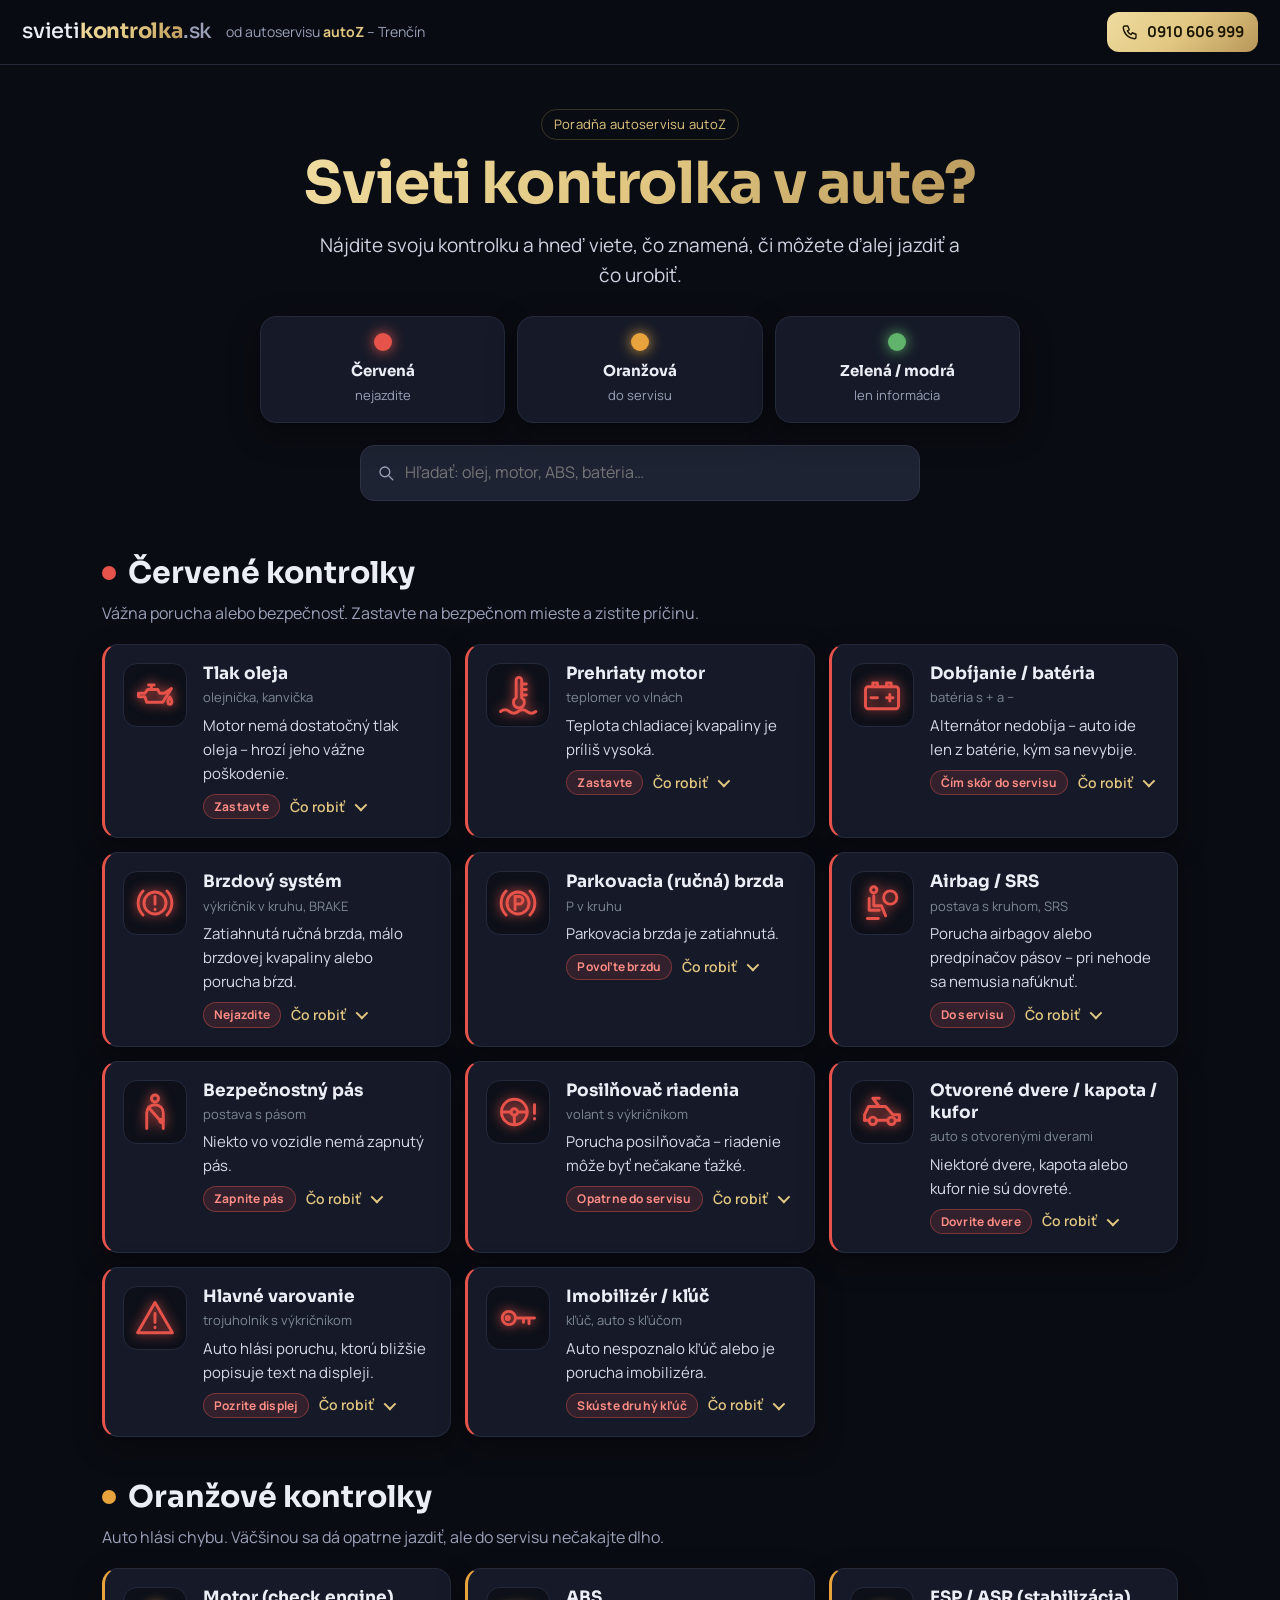
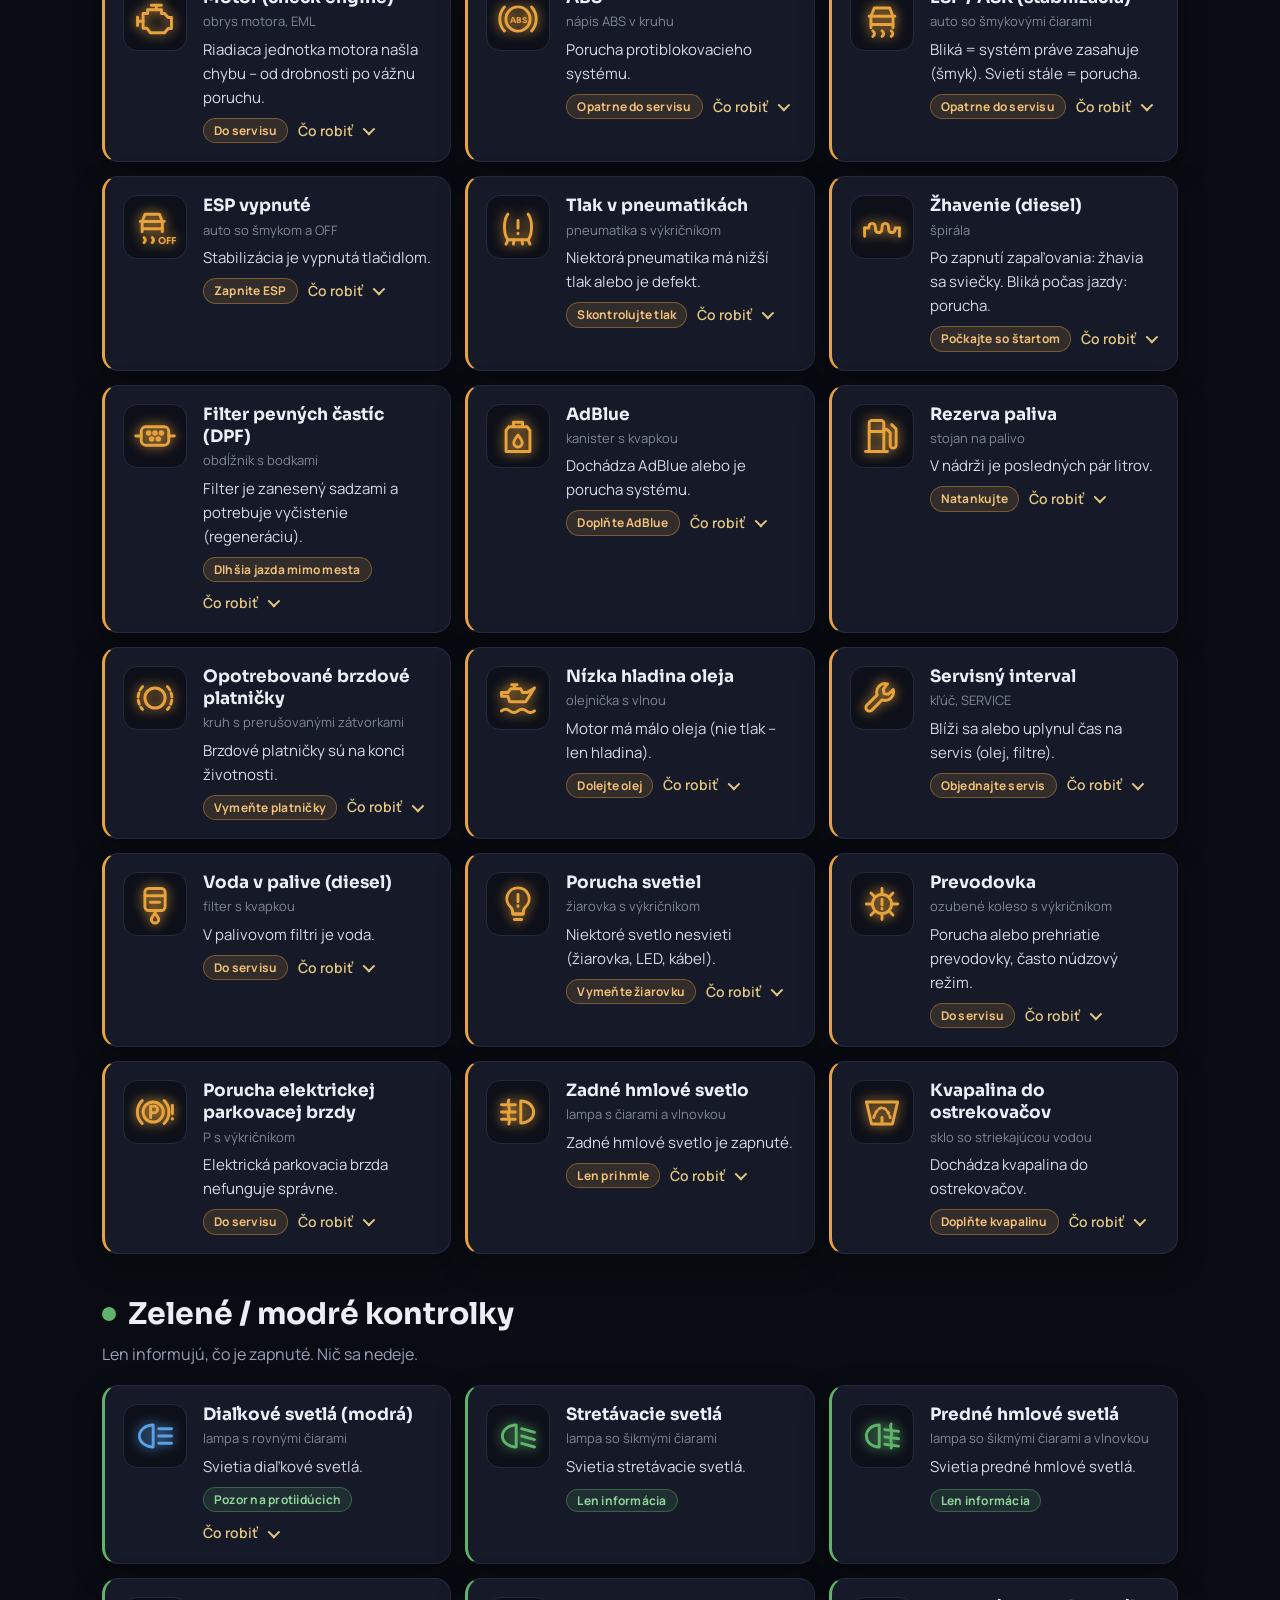
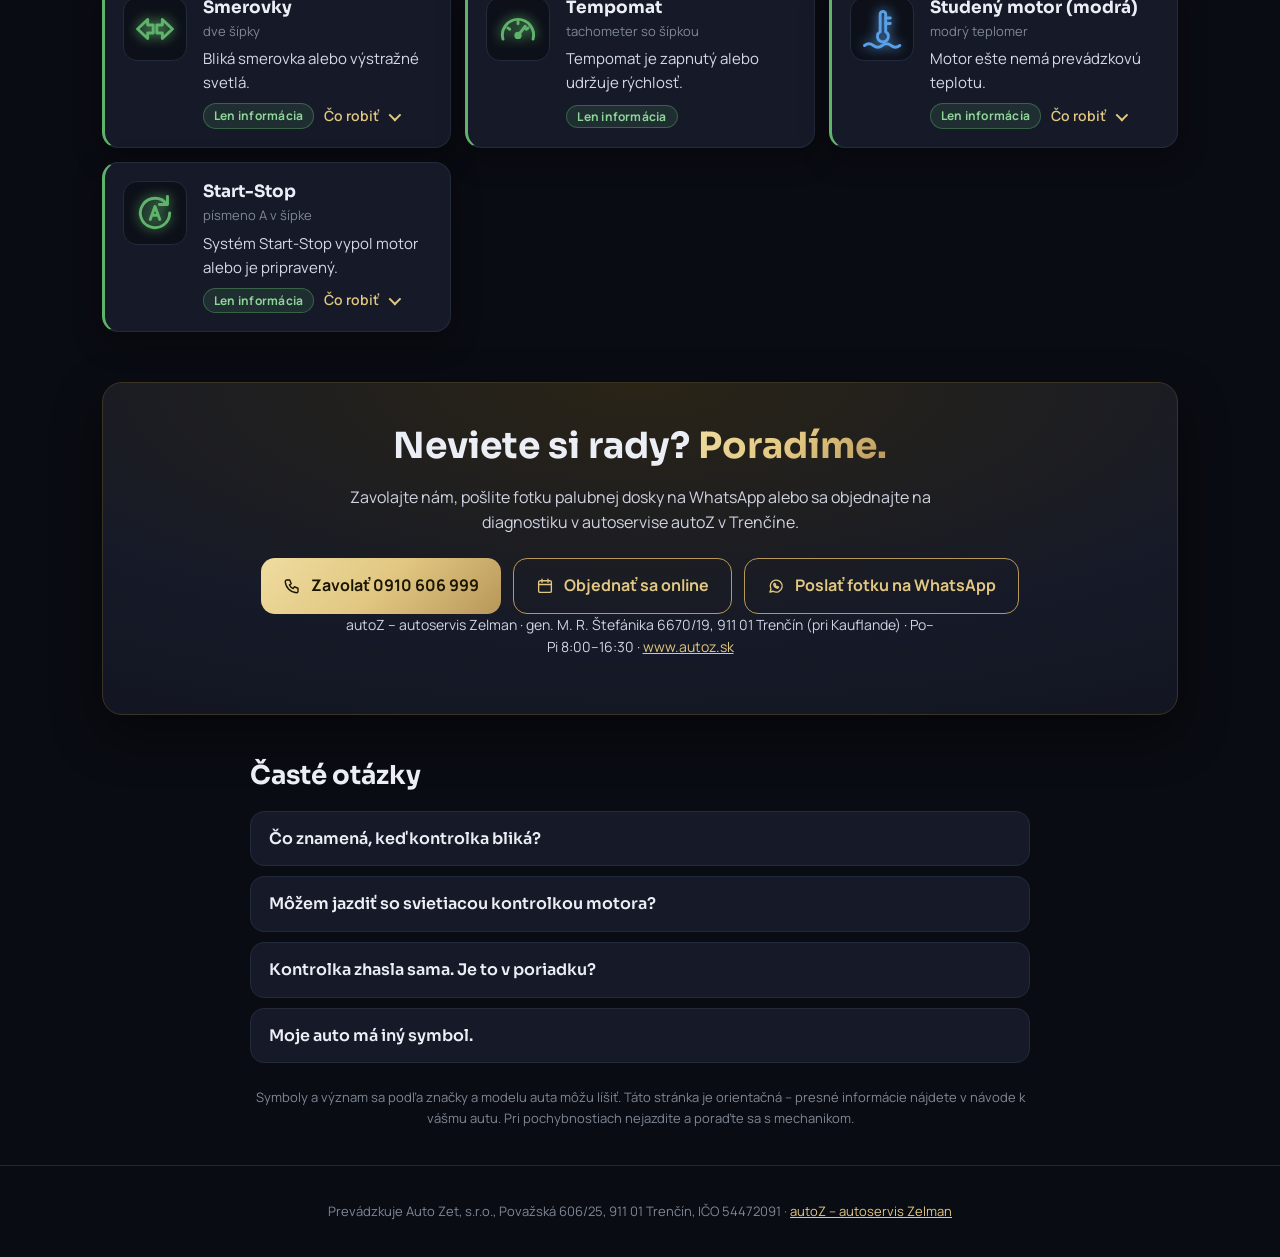
==== commit 89fd4b18: "Štítky podľa zmyslu (Natankujte, Doplňte AdBlue, Dolejte olej…)" ====
--- a/index.html
+++ b/index.html
@@ -6,7 +6,7 @@
 <meta property="og:title" content="Svieti kontrolka v aute?"><meta property="og:description" content="Čo znamená kontrolka, či môžete jazdiť a čo urobiť.">
 <meta property="og:url" content="https://svietikontrolka.sk/"><meta property="og:type" content="website"><meta name="theme-color" content="#0a0c13">
 <link rel="preload" href="pisma/sora-latin-wght-normal.woff2" as="font" type="font/woff2" crossorigin>
-<link rel="stylesheet" href="styl.css?v=2">
+<link rel="stylesheet" href="styl.css?v=3">
 <script type="application/ld+json">{"@context": "https://schema.org", "@graph": [{"@type": "FAQPage", "mainEntity": [{"@type": "Question", "name": "Čo znamená, keď kontrolka bliká?", "acceptedAnswer": {"@type": "Answer", "text": "Blikajúca kontrolka je skoro vždy naliehavejšia ako svietiaca. Pri kontrolke motora blikanie znamená vynechávanie zapaľovania – zastavte a nepridávajte plyn."}}, {"@type": "Question", "name": "Môžem jazdiť so svietiacou kontrolkou motora?", "acceptedAnswer": {"@type": "Answer", "text": "Keď svieti (nebliká) a auto ide normálne, opatrne áno – do servisu na diagnostiku. Keď bliká alebo auto stráca výkon, nie."}}, {"@type": "Question", "name": "Kontrolka zhasla sama. Je to v poriadku?", "acceptedAnswer": {"@type": "Answer", "text": "Chyba ostáva zapísaná v pamäti riadiacej jednotky. Keď sa vracia, dajte auto prečítať diagnostikou."}}, {"@type": "Question", "name": "Moje auto má iný symbol.", "acceptedAnswer": {"@type": "Answer", "text": "Symboly sa podľa značky trochu líšia. Pozrite návod k autu, alebo nám pošlite fotku palubnej dosky na WhatsApp a poradíme."}}]}, {"@type": "AutoRepair", "name": "autoZ – autoservis Zelman", "telephone": "+421 910 606 999", "url": "https://www.autoz.sk/", "address": {"@type": "PostalAddress", "streetAddress": "gen. M. R. Štefánika 6670/19", "postalCode": "911 01", "addressLocality": "Trenčín", "addressCountry": "SK"}, "openingHours": "Mo-Fr 08:00-16:30"}]}</script>
 </head><body>
 <header class="top"><a class="logo" href="./">svieti<b>kontrolka</b><span>.sk</span></a>
@@ -25,7 +25,7 @@
 <label class="hladaj"><svg viewBox="0 0 24 24" fill="none" stroke="currentColor" stroke-width="1.8" stroke-linecap="round"><circle cx="10.5" cy="10.5" r="6.5"/><path d="M15.5 15.5L21 21"/></svg><input id="q" type="search" placeholder="Hľadať: olej, motor, ABS, batéria…" autocomplete="off"></label>
 <p id="nic" class="nic" hidden>Takú kontrolku tu nemáme. Pošlite nám fotku na <a href="https://wa.me/421910606999">WhatsApp</a> alebo zavolajte <a href="tel:+421910606999">0910 606 999</a>.</p>
 </section>
-<section class="sk" id="cervene"><h2><span class="bod" style="background:#e5534b"></span>Červené kontrolky</h2><p class="sp">Vážna porucha alebo bezpečnosť. Zastavte na bezpečnom mieste a zistite príčinu.</p><div class="mriezka"><article class="k k-c" data-f="c" data-h="tlak oleja olejnička, kanvička motor nemá dostatočný tlak oleja – hrozí jeho vážne poškodenie. hneď bezpečne zastavte a vypnite motor. po pár minútach skontrolujte hladinu oleja na mierke. aj keď je olej doliaty a kontrolka zhasne, dajte auto skontrolovať. keď svieti ďalej, nejazdite – auto treba odtiahnuť."><div class="ik" style="--kf:#e5534b"><svg viewBox="0 0 24 24" fill="none" stroke="#e5534b" style="color:#e5534b" stroke-width="1.6" stroke-linecap="round" stroke-linejoin="round" aria-hidden="true"><path d="M3 11h3.5l1.5-2h5.5l1 2h2.5l4-2.5-4.8 7.5H7.5l-1-3H3z"/><path d="M10 9V6.5M8.5 6.5h3"/><path d="M21.2 15.5c0 .9-.5 1.5-1.1 1.5s-1.1-.6-1.1-1.5.6-1.6 1.1-2.4c.5.8 1.1 1.5 1.1 2.4z"/></svg></div><div class="tx"><h3>Tlak oleja</h3><p class="vy">olejnička, kanvička</p><p class="co">Motor nemá dostatočný tlak oleja – hrozí jeho vážne poškodenie.</p><details><summary><span class="st st-c">Nejazdite</span> Čo robiť</summary><p>Hneď bezpečne zastavte a vypnite motor. Po pár minútach skontrolujte hladinu oleja na mierke. Aj keď je olej doliaty a kontrolka zhasne, dajte auto skontrolovať. Keď svieti ďalej, nejazdite – auto treba odtiahnuť.</p></details></div></article><article class="k k-c" data-f="c" data-h="prehriaty motor teplomer vo vlnách teplota chladiacej kvapaliny je príliš vysoká. zastavte, vypnite motor a nechajte ho vychladnúť. uzáver chladiča ani nádržky na horúcom motore neotvárajte. skontrolujte hladinu kvapaliny a únik pod autom. s prehriatym motorom ďalej nejazdite."><div class="ik" style="--kf:#e5534b"><svg viewBox="0 0 24 24" fill="none" stroke="#e5534b" style="color:#e5534b" stroke-width="1.6" stroke-linecap="round" stroke-linejoin="round" aria-hidden="true"><path d="M11 13.5V4a1.5 1.5 0 0 1 3 0v9.5a3 3 0 1 1-3 0z"/><path d="M14 6h2.5M14 9h2.5M14 12h2.5"/><path d="M2.5 21c1.6-1.2 3.2-1.2 4.8 0s3.2 1.2 4.8 0 3.2-1.2 4.8 0 3.2 1.2 4.8 0"/></svg></div><div class="tx"><h3>Prehriaty motor</h3><p class="vy">teplomer vo vlnách</p><p class="co">Teplota chladiacej kvapaliny je príliš vysoká.</p><details><summary><span class="st st-c">Nejazdite</span> Čo robiť</summary><p>Zastavte, vypnite motor a nechajte ho vychladnúť. Uzáver chladiča ani nádržky na horúcom motore neotvárajte. Skontrolujte hladinu kvapaliny a únik pod autom. S prehriatym motorom ďalej nejazdite.</p></details></div></article><article class="k k-c" data-f="c" data-h="dobíjanie / batéria batéria s + a − alternátor nedobíja – auto ide len z batérie, kým sa nevybije. vypnite nepotrebné spotrebiče (kúrenie, sedačky, rádio) a dôjdite na najbližšie bezpečné miesto. ak súčasne svieti aj teplota motora alebo stuhne riadenie, môže byť prasknutý remeň – zastavte hneď."><div class="ik" style="--kf:#e5534b"><svg viewBox="0 0 24 24" fill="none" stroke="#e5534b" style="color:#e5534b" stroke-width="1.6" stroke-linecap="round" stroke-linejoin="round" aria-hidden="true"><rect x="3" y="7.5" width="18" height="12" rx="1.5"/><path d="M7 7.5V5.5h2.5v2M14.5 7.5V5.5H17v2"/><path d="M6 13.5h3.5M14.5 13.5H18M16.25 11.75v3.5"/></svg></div><div class="tx"><h3>Dobíjanie / batéria</h3><p class="vy">batéria s + a −</p><p class="co">Alternátor nedobíja – auto ide len z batérie, kým sa nevybije.</p><details><summary><span class="st st-c">Nejazdite</span> Čo robiť</summary><p>Vypnite nepotrebné spotrebiče (kúrenie, sedačky, rádio) a dôjdite na najbližšie bezpečné miesto. Ak súčasne svieti aj teplota motora alebo stuhne riadenie, môže byť prasknutý remeň – zastavte hneď.</p></details></div></article><article class="k k-c" data-f="c" data-h="brzdový systém výkričník v kruhu, brake zatiahnutá ručná brzda, málo brzdovej kvapaliny alebo porucha bŕzd. najprv skontrolujte, či je úplne povolená ručná brzda. ak kontrolka svieti aj tak, skontrolujte hladinu brzdovej kvapaliny. keď je nízka alebo brzdový pedál ide hlbšie, nejazdite."><div class="ik" style="--kf:#e5534b"><svg viewBox="0 0 24 24" fill="none" stroke="#e5534b" style="color:#e5534b" stroke-width="1.6" stroke-linecap="round" stroke-linejoin="round" aria-hidden="true"><circle cx="12" cy="12" r="6"/><path d="M12 8.5v4.2M12 15.4v.3"/><path d="M5.5 5.5a9.2 9.2 0 0 0 0 13M18.5 5.5a9.2 9.2 0 0 1 0 13"/></svg></div><div class="tx"><h3>Brzdový systém</h3><p class="vy">výkričník v kruhu, BRAKE</p><p class="co">Zatiahnutá ručná brzda, málo brzdovej kvapaliny alebo porucha bŕzd.</p><details><summary><span class="st st-c">Nejazdite</span> Čo robiť</summary><p>Najprv skontrolujte, či je úplne povolená ručná brzda. Ak kontrolka svieti aj tak, skontrolujte hladinu brzdovej kvapaliny. Keď je nízka alebo brzdový pedál ide hlbšie, nejazdite.</p></details></div></article><article class="k k-c" data-f="c" data-h="parkovacia (ručná) brzda p v kruhu parkovacia brzda je zatiahnutá. pred jazdou ju povoľte. ak svieti aj pri povolenej brzde, ide o poruchu – pozrite kontrolku brzdový systém."><div class="ik" style="--kf:#e5534b"><svg viewBox="0 0 24 24" fill="none" stroke="#e5534b" style="color:#e5534b" stroke-width="1.6" stroke-linecap="round" stroke-linejoin="round" aria-hidden="true"><circle cx="12" cy="12" r="6"/><path d="M10.4 15.5v-7h2.3a2 2 0 0 1 0 4h-2.3"/><path d="M5.5 5.5a9.2 9.2 0 0 0 0 13M18.5 5.5a9.2 9.2 0 0 1 0 13"/></svg></div><div class="tx"><h3>Parkovacia (ručná) brzda</h3><p class="vy">P v kruhu</p><p class="co">Parkovacia brzda je zatiahnutá.</p><details><summary><span class="st st-c">Nejazdite</span> Čo robiť</summary><p>Pred jazdou ju povoľte. Ak svieti aj pri povolenej brzde, ide o poruchu – pozrite kontrolku Brzdový systém.</p></details></div></article><article class="k k-c" data-f="c" data-h="airbag / srs postava s kruhom, srs porucha airbagov alebo predpínačov pásov – pri nehode sa nemusia nafúknuť. auto ide normálne, ale chýba vám ochrana pri nehode. do servisu čím skôr. častá príčina je konektor pod sedadlom alebo vybitá batéria."><div class="ik" style="--kf:#e5534b"><svg viewBox="0 0 24 24" fill="none" stroke="#e5534b" style="color:#e5534b" stroke-width="1.6" stroke-linecap="round" stroke-linejoin="round" aria-hidden="true"><circle cx="7.5" cy="4.8" r="1.7"/><path d="M7.5 8.2v5.3h4.2l2.3 5.5"/><path d="M5 9.5v6.5h5.5"/><circle cx="16.5" cy="9" r="3.6"/><path d="M4 20.5h6"/></svg></div><div class="tx"><h3>Airbag / SRS</h3><p class="vy">postava s kruhom, SRS</p><p class="co">Porucha airbagov alebo predpínačov pásov – pri nehode sa nemusia nafúknuť.</p><details><summary><span class="st st-c">Nejazdite</span> Čo robiť</summary><p>Auto ide normálne, ale chýba vám ochrana pri nehode. Do servisu čím skôr. Častá príčina je konektor pod sedadlom alebo vybitá batéria.</p></details></div></article><article class="k k-c" data-f="c" data-h="bezpečnostný pás postava s pásom niekto vo vozidle nemá zapnutý pás. zapnite pás vodiča aj spolujazdcov. ak svieti pri zapnutých pásoch, môže ísť o snímač v sedadle alebo zámku."><div class="ik" style="--kf:#e5534b"><svg viewBox="0 0 24 24" fill="none" stroke="#e5534b" style="color:#e5534b" stroke-width="1.6" stroke-linecap="round" stroke-linejoin="round" aria-hidden="true"><circle cx="12" cy="4.6" r="1.9"/><path d="M7.5 21v-8.5a4.5 4.5 0 0 1 9 0V21"/><path d="M8.5 9.5l7.5 8.5"/><circle cx="15.5" cy="16.8" r=".9"/></svg></div><div class="tx"><h3>Bezpečnostný pás</h3><p class="vy">postava s pásom</p><p class="co">Niekto vo vozidle nemá zapnutý pás.</p><details><summary><span class="st st-c">Nejazdite</span> Čo robiť</summary><p>Zapnite pás vodiča aj spolujazdcov. Ak svieti pri zapnutých pásoch, môže ísť o snímač v sedadle alebo zámku.</p></details></div></article><article class="k k-c" data-f="c" data-h="posilňovač riadenia volant s výkričníkom porucha posilňovača – riadenie môže byť nečakane ťažké. jazdite opatrne a pomaly, ráta sa s väčšou silou na volante. pri hydraulickom posilňovači skontrolujte kvapalinu. do servisu čím skôr."><div class="ik" style="--kf:#e5534b"><svg viewBox="0 0 24 24" fill="none" stroke="#e5534b" style="color:#e5534b" stroke-width="1.6" stroke-linecap="round" stroke-linejoin="round" aria-hidden="true"><circle cx="10" cy="12" r="7"/><circle cx="10" cy="12" r="1.8"/><path d="M3 12h5.2M11.8 12H17M10 13.8V19"/><path d="M21 8v4.8M21 15.5v.3"/></svg></div><div class="tx"><h3>Posilňovač riadenia</h3><p class="vy">volant s výkričníkom</p><p class="co">Porucha posilňovača – riadenie môže byť nečakane ťažké.</p><details><summary><span class="st st-c">Nejazdite</span> Čo robiť</summary><p>Jazdite opatrne a pomaly, ráta sa s väčšou silou na volante. Pri hydraulickom posilňovači skontrolujte kvapalinu. Do servisu čím skôr.</p></details></div></article><article class="k k-c" data-f="c" data-h="otvorené dvere / kapota / kufor auto s otvorenými dverami niektoré dvere, kapota alebo kufor nie sú dovreté. zastavte a dvere dovrite. ak svieti pri zatvorených dverách, býva chybný spínač v zámku."><div class="ik" style="--kf:#e5534b"><svg viewBox="0 0 24 24" fill="none" stroke="#e5534b" style="color:#e5534b" stroke-width="1.6" stroke-linecap="round" stroke-linejoin="round" aria-hidden="true"><path d="M2.5 16.5v-3l2.2-4.5h9.3l4 4.5h3.5v3"/><path d="M2.5 16.5h2M9.3 16.5h5.5M19.6 16.5h1.9"/><circle cx="7" cy="16.8" r="2"/><circle cx="17.2" cy="16.8" r="2"/><path d="M10.5 9l-3.5-4.5h3.5"/></svg></div><div class="tx"><h3>Otvorené dvere / kapota / kufor</h3><p class="vy">auto s otvorenými dverami</p><p class="co">Niektoré dvere, kapota alebo kufor nie sú dovreté.</p><details><summary><span class="st st-c">Nejazdite</span> Čo robiť</summary><p>Zastavte a dvere dovrite. Ak svieti pri zatvorených dverách, býva chybný spínač v zámku.</p></details></div></article><article class="k k-c" data-f="c" data-h="hlavné varovanie trojuholník s výkričníkom auto hlási poruchu, ktorú bližšie popisuje text na displeji. prečítajte si správu na palubnom počítači. červený trojuholník berte vážne – zastavte a zistite, čo auto hlási. oranžový znamená menej naliehavú poruchu."><div class="ik" style="--kf:#e5534b"><svg viewBox="0 0 24 24" fill="none" stroke="#e5534b" style="color:#e5534b" stroke-width="1.6" stroke-linecap="round" stroke-linejoin="round" aria-hidden="true"><path d="M12 3.5l9.5 16.5h-19z"/><path d="M12 9.5v5M12 17v.3"/></svg></div><div class="tx"><h3>Hlavné varovanie</h3><p class="vy">trojuholník s výkričníkom</p><p class="co">Auto hlási poruchu, ktorú bližšie popisuje text na displeji.</p><details><summary><span class="st st-c">Nejazdite</span> Čo robiť</summary><p>Prečítajte si správu na palubnom počítači. Červený trojuholník berte vážne – zastavte a zistite, čo auto hlási. Oranžový znamená menej naliehavú poruchu.</p></details></div></article><article class="k k-c" data-f="c" data-h="imobilizér / kľúč kľúč, auto s kľúčom auto nespoznalo kľúč alebo je porucha imobilizéra. skúste druhý kľúč a vymeňte batériu v kľúči. ak auto nenaštartuje ani potom, treba diagnostiku."><div class="ik" style="--kf:#e5534b"><svg viewBox="0 0 24 24" fill="none" stroke="#e5534b" style="color:#e5534b" stroke-width="1.6" stroke-linecap="round" stroke-linejoin="round" aria-hidden="true"><circle cx="7" cy="12" r="3.6"/><path d="M10.6 12H21M18 12v3.2M15 12v2.4"/><circle cx="6.4" cy="12" r=".9"/></svg></div><div class="tx"><h3>Imobilizér / kľúč</h3><p class="vy">kľúč, auto s kľúčom</p><p class="co">Auto nespoznalo kľúč alebo je porucha imobilizéra.</p><details><summary><span class="st st-c">Nejazdite</span> Čo robiť</summary><p>Skúste druhý kľúč a vymeňte batériu v kľúči. Ak auto nenaštartuje ani potom, treba diagnostiku.</p></details></div></article></div></section><section class="sk" id="oranzove"><h2><span class="bod" style="background:#e8a33d"></span>Oranžové kontrolky</h2><p class="sp">Auto hlási chybu. Väčšinou sa dá opatrne jazdiť, ale do servisu nečakajte dlho.</p><div class="mriezka"><article class="k k-o" data-f="o" data-h="motor (check engine) obrys motora, eml riadiaca jednotka motora našla chybu – od drobnosti po vážnu poruchu. keď kontrolka svieti a auto ide normálne, môžete opatrne dôjsť do servisu. keď bliká alebo auto stráca výkon a trasie sa, ide o vynechávanie zapaľovania – nepridávajte plyn a zastavte, hrozí poškodenie katalyzátora. bez diagnostiky sa príčina nedá určiť."><div class="ik" style="--kf:#e8a33d"><svg viewBox="0 0 24 24" fill="none" stroke="#e8a33d" style="color:#e8a33d" stroke-width="1.6" stroke-linecap="round" stroke-linejoin="round" aria-hidden="true"><path d="M5.5 9H8V7h7.5v2h1.7l2 2.2H21v6h-1.8l-2 2.3H9.5L7.5 17h-2z"/><path d="M2.5 11v4.5M2.5 13.2h3M10 4.5h5.5M12.75 4.5V7"/></svg></div><div class="tx"><h3>Motor (check engine)</h3><p class="vy">obrys motora, EML</p><p class="co">Riadiaca jednotka motora našla chybu – od drobnosti po vážnu poruchu.</p><details><summary><span class="st st-o">Opatrne do servisu</span> Čo robiť</summary><p>Keď kontrolka svieti a auto ide normálne, môžete opatrne dôjsť do servisu. Keď bliká alebo auto stráca výkon a trasie sa, ide o vynechávanie zapaľovania – nepridávajte plyn a zastavte, hrozí poškodenie katalyzátora. Bez diagnostiky sa príčina nedá určiť.</p></details></div></article><article class="k k-o" data-f="o" data-h="abs nápis abs v kruhu porucha protiblokovacieho systému. brzdy fungujú, ale kolesá sa pri prudkom brzdení môžu zablokovať. jazdite opatrnejšie s väčším odstupom. častá príčina je snímač otáčok kolesa."><div class="ik" style="--kf:#e8a33d"><svg viewBox="0 0 24 24" fill="none" stroke="#e8a33d" style="color:#e8a33d" stroke-width="1.6" stroke-linecap="round" stroke-linejoin="round" aria-hidden="true"><circle cx="12" cy="12" r="6.6"/><path d="M4.6 5.5a9.6 9.6 0 0 0 0 13M19.4 5.5a9.6 9.6 0 0 1 0 13"/><text x="12" y="14.2" text-anchor="middle" font-size="4.4" font-weight="700" fill="currentColor" stroke="none" font-family="Sora,Arial,sans-serif">ABS</text></svg></div><div class="tx"><h3>ABS</h3><p class="vy">nápis ABS v kruhu</p><p class="co">Porucha protiblokovacieho systému.</p><details><summary><span class="st st-o">Opatrne do servisu</span> Čo robiť</summary><p>Brzdy fungujú, ale kolesá sa pri prudkom brzdení môžu zablokovať. Jazdite opatrnejšie s väčším odstupom. Častá príčina je snímač otáčok kolesa.</p></details></div></article><article class="k k-o" data-f="o" data-h="esp / asr (stabilizácia) auto so šmykovými čiarami bliká = systém práve zasahuje (šmyk). svieti stále = porucha. keď bliká, uberte plyn a jazdite pokojnejšie. keď svieti stále, systém nepomáha pri šmyku – jazdite opatrne a dajte ho skontrolovať. často svieti spolu s abs."><div class="ik" style="--kf:#e8a33d"><svg viewBox="0 0 24 24" fill="none" stroke="#e8a33d" style="color:#e8a33d" stroke-width="1.6" stroke-linecap="round" stroke-linejoin="round" aria-hidden="true"><path d="M6 10.5l1.8-4.5h8.4l1.8 4.5v4.5H6z"/><path d="M5 10.5h14M6 15v1.8M18 15v1.8"/><path d="M7 21.5c1.2-1 1.2-2 0-3M12 21.5c1.2-1 1.2-2 0-3M17 21.5c1.2-1 1.2-2 0-3"/></svg></div><div class="tx"><h3>ESP / ASR (stabilizácia)</h3><p class="vy">auto so šmykovými čiarami</p><p class="co">Bliká = systém práve zasahuje (šmyk). Svieti stále = porucha.</p><details><summary><span class="st st-o">Opatrne do servisu</span> Čo robiť</summary><p>Keď bliká, uberte plyn a jazdite pokojnejšie. Keď svieti stále, systém nepomáha pri šmyku – jazdite opatrne a dajte ho skontrolovať. Často svieti spolu s ABS.</p></details></div></article><article class="k k-o" data-f="o" data-h="esp vypnuté auto so šmykom a off stabilizácia je vypnutá tlačidlom. zapnite ju tlačidlom na palubnej doske. ak sa nedá zapnúť, je to porucha."><div class="ik" style="--kf:#e8a33d"><svg viewBox="0 0 24 24" fill="none" stroke="#e8a33d" style="color:#e8a33d" stroke-width="1.6" stroke-linecap="round" stroke-linejoin="round" aria-hidden="true"><path d="M5 9l1.6-4h7.8L16 9v4H5z"/><path d="M4 9h13M5 13v1.6M16 13v1.6"/><path d="M6 20.5c1-.9 1-1.8 0-2.7M10.5 20.5c1-.9 1-1.8 0-2.7"/><text x="18.6" y="21" text-anchor="middle" font-size="5.2" font-weight="700" fill="currentColor" stroke="none" font-family="Sora,Arial,sans-serif">OFF</text></svg></div><div class="tx"><h3>ESP vypnuté</h3><p class="vy">auto so šmykom a OFF</p><p class="co">Stabilizácia je vypnutá tlačidlom.</p><details><summary><span class="st st-o">Opatrne do servisu</span> Čo robiť</summary><p>Zapnite ju tlačidlom na palubnej doske. Ak sa nedá zapnúť, je to porucha.</p></details></div></article><article class="k k-o" data-f="o" data-h="tlak v pneumatikách pneumatika s výkričníkom niektorá pneumatika má nižší tlak alebo je defekt. pozrite pneumatiky a dohustite podľa štítku v dverách alebo na viečku nádrže. po dohustení systém podľa návodu resetujte. ak tlak opäť klesá, je defekt."><div class="ik" style="--kf:#e8a33d"><svg viewBox="0 0 24 24" fill="none" stroke="#e8a33d" style="color:#e8a33d" stroke-width="1.6" stroke-linecap="round" stroke-linejoin="round" aria-hidden="true"><path d="M6.5 5C4 8.2 4 15.8 6.5 19h11c2.5-3.2 2.5-10.8 0-14"/><path d="M5.5 21.3l1-2.3M9.5 21.3l.4-2.3M14.5 21.3l-.4-2.3M18.5 21.3l-1-2.3"/><path d="M12 8.5v4.2M12 15.4v.3"/></svg></div><div class="tx"><h3>Tlak v pneumatikách</h3><p class="vy">pneumatika s výkričníkom</p><p class="co">Niektorá pneumatika má nižší tlak alebo je defekt.</p><details><summary><span class="st st-o">Opatrne do servisu</span> Čo robiť</summary><p>Pozrite pneumatiky a dohustite podľa štítku v dverách alebo na viečku nádrže. Po dohustení systém podľa návodu resetujte. Ak tlak opäť klesá, je defekt.</p></details></div></article><article class="k k-o" data-f="o" data-h="žhavenie (diesel) špirála po zapnutí zapaľovania: žhavia sa sviečky. bliká počas jazdy: porucha. pred štartom počkajte, kým zhasne. ak bliká počas jazdy alebo auto zle štartuje, býva chybná žhaviaca sviečka alebo riadenie žhavenia."><div class="ik" style="--kf:#e8a33d"><svg viewBox="0 0 24 24" fill="none" stroke="#e8a33d" style="color:#e8a33d" stroke-width="1.6" stroke-linecap="round" stroke-linejoin="round" aria-hidden="true"><path d="M2.5 12.5h2.3c0-3.3 3.6-3.3 3.6 0s3.6 3.3 3.6 0 3.6-3.3 3.6 0 3.6 3.3 3.6 0h2.3"/><path d="M2.5 12.5V17M21.5 12.5V17"/></svg></div><div class="tx"><h3>Žhavenie (diesel)</h3><p class="vy">špirála</p><p class="co">Po zapnutí zapaľovania: žhavia sa sviečky. Bliká počas jazdy: porucha.</p><details><summary><span class="st st-o">Opatrne do servisu</span> Čo robiť</summary><p>Pred štartom počkajte, kým zhasne. Ak bliká počas jazdy alebo auto zle štartuje, býva chybná žhaviaca sviečka alebo riadenie žhavenia.</p></details></div></article><article class="k k-o" data-f="o" data-h="filter pevných častíc (dpf) obdĺžnik s bodkami filter je zanesený sadzami a potrebuje vyčistenie (regeneráciu). dajte autu dlhšiu jazdu mimo mesta pri stálych vyšších otáčkach, aby sa filter vypálil. ak kontrolka nezhasne alebo auto prejde do núdzového režimu, treba diagnostiku."><div class="ik" style="--kf:#e8a33d"><svg viewBox="0 0 24 24" fill="none" stroke="#e8a33d" style="color:#e8a33d" stroke-width="1.6" stroke-linecap="round" stroke-linejoin="round" aria-hidden="true"><rect x="4.5" y="7" width="15" height="10" rx="2.5"/><path d="M1.5 12h3M19.5 12h3"/><circle cx="8.5" cy="10.3" r=".7"/><circle cx="12" cy="10.3" r=".7"/><circle cx="15.5" cy="10.3" r=".7"/><circle cx="10.2" cy="13.7" r=".7"/><circle cx="13.8" cy="13.7" r=".7"/></svg></div><div class="tx"><h3>Filter pevných častíc (DPF)</h3><p class="vy">obdĺžnik s bodkami</p><p class="co">Filter je zanesený sadzami a potrebuje vyčistenie (regeneráciu).</p><details><summary><span class="st st-o">Opatrne do servisu</span> Čo robiť</summary><p>Dajte autu dlhšiu jazdu mimo mesta pri stálych vyšších otáčkach, aby sa filter vypálil. Ak kontrolka nezhasne alebo auto prejde do núdzového režimu, treba diagnostiku.</p></details></div></article><article class="k k-o" data-f="o" data-h="adblue kanister s kvapkou dochádza adblue alebo je porucha systému. doplňte adblue (predáva sa na pumpách). keď dôjde úplne, motor po vypnutí znova nenaštartuje. ak svieti aj po doplnení, treba diagnostiku."><div class="ik" style="--kf:#e8a33d"><svg viewBox="0 0 24 24" fill="none" stroke="#e8a33d" style="color:#e8a33d" stroke-width="1.6" stroke-linecap="round" stroke-linejoin="round" aria-hidden="true"><path d="M7 7h10l1.5 2v11.5h-13V9z"/><path d="M9.5 7V4.5h5V7"/><path d="M12 11.5c1.5 1.8 2.3 3 2.3 4.2a2.3 2.3 0 0 1-4.6 0c0-1.2.8-2.4 2.3-4.2z"/></svg></div><div class="tx"><h3>AdBlue</h3><p class="vy">kanister s kvapkou</p><p class="co">Dochádza AdBlue alebo je porucha systému.</p><details><summary><span class="st st-o">Opatrne do servisu</span> Čo robiť</summary><p>Doplňte AdBlue (predáva sa na pumpách). Keď dôjde úplne, motor po vypnutí znova nenaštartuje. Ak svieti aj po doplnení, treba diagnostiku.</p></details></div></article><article class="k k-o" data-f="o" data-h="rezerva paliva stojan na palivo v nádrži je posledných pár litrov. natankujte. jazda na úplne prázdnej nádrži škodí palivovému čerpadlu, pri dieseli treba potom systém odvzdušniť."><div class="ik" style="--kf:#e8a33d"><svg viewBox="0 0 24 24" fill="none" stroke="#e8a33d" style="color:#e8a33d" stroke-width="1.6" stroke-linecap="round" stroke-linejoin="round" aria-hidden="true"><path d="M5 20.5V5a1.5 1.5 0 0 1 1.5-1.5h5A1.5 1.5 0 0 1 13 5v15.5"/><path d="M5 9.5h8M3 20.5h12"/><path d="M13 8.5h1.8l1.7 1.7v6.8a1.6 1.6 0 0 0 3.2 0V8.2l-2.4-2.4"/></svg></div><div class="tx"><h3>Rezerva paliva</h3><p class="vy">stojan na palivo</p><p class="co">V nádrži je posledných pár litrov.</p><details><summary><span class="st st-o">Opatrne do servisu</span> Čo robiť</summary><p>Natankujte. Jazda na úplne prázdnej nádrži škodí palivovému čerpadlu, pri dieseli treba potom systém odvzdušniť.</p></details></div></article><article class="k k-o" data-f="o" data-h="opotrebované brzdové platničky kruh s prerušovanými zátvorkami brzdové platničky sú na konci životnosti. jazdiť sa dá, ale výmenu neodkladajte. kovová podložka platničky inak poškodí brzdový kotúč."><div class="ik" style="--kf:#e8a33d"><svg viewBox="0 0 24 24" fill="none" stroke="#e8a33d" style="color:#e8a33d" stroke-width="1.6" stroke-linecap="round" stroke-linejoin="round" aria-hidden="true"><circle cx="12" cy="12" r="5.5"/><path d="M5.2 5.8a9.2 9.2 0 0 0 0 12.4M18.8 5.8a9.2 9.2 0 0 1 0 12.4" stroke-dasharray="2.2 1.8"/></svg></div><div class="tx"><h3>Opotrebované brzdové platničky</h3><p class="vy">kruh s prerušovanými zátvorkami</p><p class="co">Brzdové platničky sú na konci životnosti.</p><details><summary><span class="st st-o">Opatrne do servisu</span> Čo robiť</summary><p>Jazdiť sa dá, ale výmenu neodkladajte. Kovová podložka platničky inak poškodí brzdový kotúč.</p></details></div></article><article class="k k-o" data-f="o" data-h="nízka hladina oleja olejnička s vlnou motor má málo oleja (nie tlak – len hladina). skontrolujte mierku a dolejte olej podľa návodu k autu. keď olej ubúda často, treba hľadať, kade ide preč."><div class="ik" style="--kf:#e8a33d"><svg viewBox="0 0 24 24" fill="none" stroke="#e8a33d" style="color:#e8a33d" stroke-width="1.6" stroke-linecap="round" stroke-linejoin="round" aria-hidden="true"><path d="M3 9h3.5l1.5-2h5.5l1 2h2.5l4-2.5-4.8 7.5H7.5l-1-3H3z"/><path d="M10 7V4.8M8.5 4.8h3"/><path d="M3 19c1.5-1.2 3-1.2 4.5 0s3 1.2 4.5 0 3-1.2 4.5 0 3 1.2 4.5 0"/></svg></div><div class="tx"><h3>Nízka hladina oleja</h3><p class="vy">olejnička s vlnou</p><p class="co">Motor má málo oleja (nie tlak – len hladina).</p><details><summary><span class="st st-o">Opatrne do servisu</span> Čo robiť</summary><p>Skontrolujte mierku a dolejte olej podľa návodu k autu. Keď olej ubúda často, treba hľadať, kade ide preč.</p></details></div></article><article class="k k-o" data-f="o" data-h="servisný interval kľúč, service blíži sa alebo uplynul čas na servis (olej, filtre). objednajte sa na servisnú prehliadku. po servise sa interval vynuluje."><div class="ik" style="--kf:#e8a33d"><svg viewBox="0 0 24 24" fill="none" stroke="#e8a33d" style="color:#e8a33d" stroke-width="1.6" stroke-linecap="round" stroke-linejoin="round" aria-hidden="true"><path d="M15 4.3a4.6 4.6 0 0 0-5.6 6L3.8 15.9a1.9 1.9 0 0 0 2.7 2.7l5.6-5.6a4.6 4.6 0 0 0 6-5.6l-2.6 2.6-2.4-.4-.4-2.4z"/></svg></div><div class="tx"><h3>Servisný interval</h3><p class="vy">kľúč, SERVICE</p><p class="co">Blíži sa alebo uplynul čas na servis (olej, filtre).</p><details><summary><span class="st st-o">Opatrne do servisu</span> Čo robiť</summary><p>Objednajte sa na servisnú prehliadku. Po servise sa interval vynuluje.</p></details></div></article><article class="k k-o" data-f="o" data-h="voda v palive (diesel) filter s kvapkou v palivovom filtri je voda. vodu treba z filtra vypustiť alebo filter vymeniť. neodkladajte to – voda poškodzuje vstrekovací systém."><div class="ik" style="--kf:#e8a33d"><svg viewBox="0 0 24 24" fill="none" stroke="#e8a33d" style="color:#e8a33d" stroke-width="1.6" stroke-linecap="round" stroke-linejoin="round" aria-hidden="true"><rect x="6.5" y="3.5" width="11" height="12" rx="2"/><path d="M6.5 7.5h11M12 15.5v1.3"/><path d="M12 17.2c1.3 1.5 2 2.4 2 3.2a2 2 0 0 1-4 0c0-.8.7-1.7 2-3.2z"/><path d="M9.5 11h5"/></svg></div><div class="tx"><h3>Voda v palive (diesel)</h3><p class="vy">filter s kvapkou</p><p class="co">V palivovom filtri je voda.</p><details><summary><span class="st st-o">Opatrne do servisu</span> Čo robiť</summary><p>Vodu treba z filtra vypustiť alebo filter vymeniť. Neodkladajte to – voda poškodzuje vstrekovací systém.</p></details></div></article><article class="k k-o" data-f="o" data-h="porucha svetiel žiarovka s výkričníkom niektoré svetlo nesvieti (žiarovka, led, kábel). obíďte auto a pozrite, ktoré svetlo nesvieti. chybné svetlo je dôvod na pokutu aj na neúspešnú stk."><div class="ik" style="--kf:#e8a33d"><svg viewBox="0 0 24 24" fill="none" stroke="#e8a33d" style="color:#e8a33d" stroke-width="1.6" stroke-linecap="round" stroke-linejoin="round" aria-hidden="true"><path d="M9.2 17.5h5.6M10 20.5h4"/><path d="M12 3.2a6 6 0 0 0-3.9 10.6c.8.8 1.1 1.7 1.1 3.7h5.6c0-2 .3-2.9 1.1-3.7A6 6 0 0 0 12 3.2z"/><path d="M12 6.8v4M12 13v.3"/></svg></div><div class="tx"><h3>Porucha svetiel</h3><p class="vy">žiarovka s výkričníkom</p><p class="co">Niektoré svetlo nesvieti (žiarovka, LED, kábel).</p><details><summary><span class="st st-o">Opatrne do servisu</span> Čo robiť</summary><p>Obíďte auto a pozrite, ktoré svetlo nesvieti. Chybné svetlo je dôvod na pokutu aj na neúspešnú STK.</p></details></div></article><article class="k k-o" data-f="o" data-h="prevodovka ozubené koleso s výkričníkom porucha alebo prehriatie prevodovky, často núdzový režim. jazdite pokojne bez prudkého rozbiehania. keď auto ostane v jednom prevodovom stupni, ide o núdzový režim – do servisu."><div class="ik" style="--kf:#e8a33d"><svg viewBox="0 0 24 24" fill="none" stroke="#e8a33d" style="color:#e8a33d" stroke-width="1.6" stroke-linecap="round" stroke-linejoin="round" aria-hidden="true"><circle cx="12" cy="12" r="5.2"/><path d="M12 3.5v2.3M12 18.2v2.3M3.5 12h2.3M18.2 12h2.3M6 6l1.6 1.6M16.4 16.4L18 18M6 18l1.6-1.6M16.4 7.6L18 6"/><path d="M12 9.5v3M12 14.4v.3"/></svg></div><div class="tx"><h3>Prevodovka</h3><p class="vy">ozubené koleso s výkričníkom</p><p class="co">Porucha alebo prehriatie prevodovky, často núdzový režim.</p><details><summary><span class="st st-o">Opatrne do servisu</span> Čo robiť</summary><p>Jazdite pokojne bez prudkého rozbiehania. Keď auto ostane v jednom prevodovom stupni, ide o núdzový režim – do servisu.</p></details></div></article><article class="k k-o" data-f="o" data-h="porucha elektrickej parkovacej brzdy p s výkričníkom elektrická parkovacia brzda nefunguje správne. na parkovanie radšej zaraďte rýchlosť (alebo p) a parkujte na rovine. dajte ju skontrolovať."><div class="ik" style="--kf:#e8a33d"><svg viewBox="0 0 24 24" fill="none" stroke="#e8a33d" style="color:#e8a33d" stroke-width="1.6" stroke-linecap="round" stroke-linejoin="round" aria-hidden="true"><circle cx="11" cy="12" r="5.5"/><path d="M9.6 15.2V8.8h2a1.8 1.8 0 0 1 0 3.6h-2"/><path d="M5 5.8a8.6 8.6 0 0 0 0 12.4M17 5.8a8.6 8.6 0 0 1 0 12.4"/><path d="M21.5 8.5v4.5M21.5 15.6v.3"/></svg></div><div class="tx"><h3>Porucha elektrickej parkovacej brzdy</h3><p class="vy">P s výkričníkom</p><p class="co">Elektrická parkovacia brzda nefunguje správne.</p><details><summary><span class="st st-o">Opatrne do servisu</span> Čo robiť</summary><p>Na parkovanie radšej zaraďte rýchlosť (alebo P) a parkujte na rovine. Dajte ju skontrolovať.</p></details></div></article><article class="k k-o" data-f="o" data-h="zadné hmlové svetlo lampa s čiarami a vlnovkou zadné hmlové svetlo je zapnuté. používajte ho len pri zlej viditeľnosti. inak oslňuje vodičov za vami."><div class="ik" style="--kf:#e8a33d"><svg viewBox="0 0 24 24" fill="none" stroke="#e8a33d" style="color:#e8a33d" stroke-width="1.6" stroke-linecap="round" stroke-linejoin="round" aria-hidden="true"><path d="M13.5 6c4.3 0 7 2.8 7 6s-2.7 6-7 6z"/><path d="M3 8h7.5M3 12h7.5M3 16h7.5"/><path d="M7 5.5c-1.2 2.1 1.2 4.4 0 6.5s1.2 4.4 0 6.5"/></svg></div><div class="tx"><h3>Zadné hmlové svetlo</h3><p class="vy">lampa s čiarami a vlnovkou</p><p class="co">Zadné hmlové svetlo je zapnuté.</p><details><summary><span class="st st-o">Opatrne do servisu</span> Čo robiť</summary><p>Používajte ho len pri zlej viditeľnosti. Inak oslňuje vodičov za vami.</p></details></div></article><article class="k k-o" data-f="o" data-h="kvapalina do ostrekovačov sklo so striekajúcou vodou dochádza kvapalina do ostrekovačov. doplňte kvapalinu, v zime nemrznúcu."><div class="ik" style="--kf:#e8a33d"><svg viewBox="0 0 24 24" fill="none" stroke="#e8a33d" style="color:#e8a33d" stroke-width="1.6" stroke-linecap="round" stroke-linejoin="round" aria-hidden="true"><path d="M3.5 6.5h17l-2.8 12H6.3z"/><path d="M12 18.5v-3.5"/><path d="M7.5 15c1.2-3.6 2.9-5.3 4.5-5.3s3.3 1.7 4.5 5.3" stroke-dasharray="1.3 1.5"/></svg></div><div class="tx"><h3>Kvapalina do ostrekovačov</h3><p class="vy">sklo so striekajúcou vodou</p><p class="co">Dochádza kvapalina do ostrekovačov.</p><details><summary><span class="st st-o">Opatrne do servisu</span> Čo robiť</summary><p>Doplňte kvapalinu, v zime nemrznúcu.</p></details></div></article></div></section><section class="sk" id="zelene"><h2><span class="bod" style="background:#5fb36b"></span>Zelené / modré kontrolky</h2><p class="sp">Len informujú, čo je zapnuté. Nič sa nedeje.</p><div class="mriezka"><article class="k k-z" data-f="z" data-h="diaľkové svetlá (modrá) lampa s rovnými čiarami svietia diaľkové svetlá. pri protiidúcom aute ich prepnite na stretávacie."><div class="ik" style="--kf:#5aa0e6"><svg viewBox="0 0 24 24" fill="none" stroke="#5aa0e6" style="color:#5aa0e6" stroke-width="1.6" stroke-linecap="round" stroke-linejoin="round" aria-hidden="true"><path d="M11 6c-4.3 0-7.5 2.8-7.5 6s3.2 6 7.5 6z"/><path d="M14 8h7M14 12h7M14 16h7"/></svg></div><div class="tx"><h3>Diaľkové svetlá (modrá)</h3><p class="vy">lampa s rovnými čiarami</p><p class="co">Svietia diaľkové svetlá.</p><details><summary><span class="st st-z">Len informácia</span> Čo robiť</summary><p>Pri protiidúcom aute ich prepnite na stretávacie.</p></details></div></article><article class="k k-z" data-f="z" data-h="stretávacie svetlá lampa so šikmými čiarami svietia stretávacie svetlá. len informácia."><div class="ik" style="--kf:#5fb36b"><svg viewBox="0 0 24 24" fill="none" stroke="#5fb36b" style="color:#5fb36b" stroke-width="1.6" stroke-linecap="round" stroke-linejoin="round" aria-hidden="true"><path d="M11 6c-4.3 0-7.5 2.8-7.5 6s3.2 6 7.5 6z"/><path d="M14 8l7 2M14 12l7 2M14 16l7 2"/></svg></div><div class="tx"><h3>Stretávacie svetlá</h3><p class="vy">lampa so šikmými čiarami</p><p class="co">Svietia stretávacie svetlá.</p><span class="st st-z">Len informácia</span></div></article><article class="k k-z" data-f="z" data-h="predné hmlové svetlá lampa so šikmými čiarami a vlnovkou svietia predné hmlové svetlá. len informácia."><div class="ik" style="--kf:#5fb36b"><svg viewBox="0 0 24 24" fill="none" stroke="#5fb36b" style="color:#5fb36b" stroke-width="1.6" stroke-linecap="round" stroke-linejoin="round" aria-hidden="true"><path d="M10.5 6c-4.3 0-7 2.8-7 6s2.7 6 7 6z"/><path d="M13.5 8.5l7.5 1M13.5 12.5l7.5 1M13.5 16.5l7.5 1"/><path d="M17 5.5c-1.2 2.1 1.2 4.4 0 6.5s1.2 4.4 0 6.5"/></svg></div><div class="tx"><h3>Predné hmlové svetlá</h3><p class="vy">lampa so šikmými čiarami a vlnovkou</p><p class="co">Svietia predné hmlové svetlá.</p><span class="st st-z">Len informácia</span></div></article><article class="k k-z" data-f="z" data-h="smerovky dve šípky bliká smerovka alebo výstražné svetlá. keď bliká nezvyčajne rýchlo, niektorá žiarovka smerovky je prepálená."><div class="ik" style="--kf:#5fb36b"><svg viewBox="0 0 24 24" fill="none" stroke="#5fb36b" style="color:#5fb36b" stroke-width="1.6" stroke-linecap="round" stroke-linejoin="round" aria-hidden="true"><path d="M2.5 12L8 6.8v3h3v4.4H8v3z"/><path d="M21.5 12L16 6.8v3h-3v4.4h3v3z"/></svg></div><div class="tx"><h3>Smerovky</h3><p class="vy">dve šípky</p><p class="co">Bliká smerovka alebo výstražné svetlá.</p><details><summary><span class="st st-z">Len informácia</span> Čo robiť</summary><p>Keď bliká nezvyčajne rýchlo, niektorá žiarovka smerovky je prepálená.</p></details></div></article><article class="k k-z" data-f="z" data-h="tempomat tachometer so šípkou tempomat je zapnutý alebo udržuje rýchlosť. len informácia."><div class="ik" style="--kf:#5fb36b"><svg viewBox="0 0 24 24" fill="none" stroke="#5fb36b" style="color:#5fb36b" stroke-width="1.6" stroke-linecap="round" stroke-linejoin="round" aria-hidden="true"><path d="M3.8 17.5a8.5 8.5 0 1 1 16.4 0"/><path d="M12 15.5l4-5"/><circle cx="12" cy="15.5" r="1.2"/><path d="M6.5 11.5l1 .6M17.5 11.5l-1 .6M12 8v1.2"/></svg></div><div class="tx"><h3>Tempomat</h3><p class="vy">tachometer so šípkou</p><p class="co">Tempomat je zapnutý alebo udržuje rýchlosť.</p><span class="st st-z">Len informácia</span></div></article><article class="k k-z" data-f="z" data-h="studený motor (modrá) modrý teplomer motor ešte nemá prevádzkovú teplotu. jazdite pokojne, bez vysokých otáčok, kým zhasne. ak svieti stále, môže byť chybný termostat alebo snímač."><div class="ik" style="--kf:#5aa0e6"><svg viewBox="0 0 24 24" fill="none" stroke="#5aa0e6" style="color:#5aa0e6" stroke-width="1.6" stroke-linecap="round" stroke-linejoin="round" aria-hidden="true"><path d="M11 13.5V4a1.5 1.5 0 0 1 3 0v9.5a3 3 0 1 1-3 0z"/><path d="M14 6h2.5M14 9h2.5"/><path d="M2.5 21c1.6-1.2 3.2-1.2 4.8 0s3.2 1.2 4.8 0 3.2-1.2 4.8 0 3.2 1.2 4.8 0"/></svg></div><div class="tx"><h3>Studený motor (modrá)</h3><p class="vy">modrý teplomer</p><p class="co">Motor ešte nemá prevádzkovú teplotu.</p><details><summary><span class="st st-z">Len informácia</span> Čo robiť</summary><p>Jazdite pokojne, bez vysokých otáčok, kým zhasne. Ak svieti stále, môže byť chybný termostat alebo snímač.</p></details></div></article><article class="k k-z" data-f="z" data-h="start-stop písmeno a v šípke systém start-stop vypol motor alebo je pripravený. len informácia. ak systém nefunguje vôbec, býva to slabou batériou."><div class="ik" style="--kf:#5fb36b"><svg viewBox="0 0 24 24" fill="none" stroke="#5fb36b" style="color:#5fb36b" stroke-width="1.6" stroke-linecap="round" stroke-linejoin="round" aria-hidden="true"><path d="M18.4 7.2A8 8 0 1 0 20 12"/><path d="M18.8 3v4.4h-4.4"/><path d="M9.4 15.5l2.6-7 2.6 7M10.3 13.2h3.4"/></svg></div><div class="tx"><h3>Start-Stop</h3><p class="vy">písmeno A v šípke</p><p class="co">Systém Start-Stop vypol motor alebo je pripravený.</p><details><summary><span class="st st-z">Len informácia</span> Čo robiť</summary><p>Len informácia. Ak systém nefunguje vôbec, býva to slabou batériou.</p></details></div></article></div></section>
+<section class="sk" id="cervene"><h2><span class="bod" style="background:#e5534b"></span>Červené kontrolky</h2><p class="sp">Vážna porucha alebo bezpečnosť. Zastavte na bezpečnom mieste a zistite príčinu.</p><div class="mriezka"><article class="k k-c" data-f="c" data-h="tlak oleja olejnička, kanvička motor nemá dostatočný tlak oleja – hrozí jeho vážne poškodenie. hneď bezpečne zastavte a vypnite motor. po pár minútach skontrolujte hladinu oleja na mierke. aj keď je olej doliaty a kontrolka zhasne, dajte auto skontrolovať. keď svieti ďalej, nejazdite – auto treba odtiahnuť."><div class="ik" style="--kf:#e5534b"><svg viewBox="0 0 24 24" fill="none" stroke="#e5534b" style="color:#e5534b" stroke-width="1.6" stroke-linecap="round" stroke-linejoin="round" aria-hidden="true"><path d="M3 11h3.5l1.5-2h5.5l1 2h2.5l4-2.5-4.8 7.5H7.5l-1-3H3z"/><path d="M10 9V6.5M8.5 6.5h3"/><path d="M21.2 15.5c0 .9-.5 1.5-1.1 1.5s-1.1-.6-1.1-1.5.6-1.6 1.1-2.4c.5.8 1.1 1.5 1.1 2.4z"/></svg></div><div class="tx"><h3>Tlak oleja</h3><p class="vy">olejnička, kanvička</p><p class="co">Motor nemá dostatočný tlak oleja – hrozí jeho vážne poškodenie.</p><details><summary><span class="st st-c">Zastavte</span><span class="cr">Čo robiť</span></summary><p>Hneď bezpečne zastavte a vypnite motor. Po pár minútach skontrolujte hladinu oleja na mierke. Aj keď je olej doliaty a kontrolka zhasne, dajte auto skontrolovať. Keď svieti ďalej, nejazdite – auto treba odtiahnuť.</p></details></div></article><article class="k k-c" data-f="c" data-h="prehriaty motor teplomer vo vlnách teplota chladiacej kvapaliny je príliš vysoká. zastavte, vypnite motor a nechajte ho vychladnúť. uzáver chladiča ani nádržky na horúcom motore neotvárajte. skontrolujte hladinu kvapaliny a únik pod autom. s prehriatym motorom ďalej nejazdite."><div class="ik" style="--kf:#e5534b"><svg viewBox="0 0 24 24" fill="none" stroke="#e5534b" style="color:#e5534b" stroke-width="1.6" stroke-linecap="round" stroke-linejoin="round" aria-hidden="true"><path d="M11 13.5V4a1.5 1.5 0 0 1 3 0v9.5a3 3 0 1 1-3 0z"/><path d="M14 6h2.5M14 9h2.5M14 12h2.5"/><path d="M2.5 21c1.6-1.2 3.2-1.2 4.8 0s3.2 1.2 4.8 0 3.2-1.2 4.8 0 3.2 1.2 4.8 0"/></svg></div><div class="tx"><h3>Prehriaty motor</h3><p class="vy">teplomer vo vlnách</p><p class="co">Teplota chladiacej kvapaliny je príliš vysoká.</p><details><summary><span class="st st-c">Zastavte</span><span class="cr">Čo robiť</span></summary><p>Zastavte, vypnite motor a nechajte ho vychladnúť. Uzáver chladiča ani nádržky na horúcom motore neotvárajte. Skontrolujte hladinu kvapaliny a únik pod autom. S prehriatym motorom ďalej nejazdite.</p></details></div></article><article class="k k-c" data-f="c" data-h="dobíjanie / batéria batéria s + a − alternátor nedobíja – auto ide len z batérie, kým sa nevybije. vypnite nepotrebné spotrebiče (kúrenie, sedačky, rádio) a dôjdite na najbližšie bezpečné miesto. ak súčasne svieti aj teplota motora alebo stuhne riadenie, môže byť prasknutý remeň – zastavte hneď."><div class="ik" style="--kf:#e5534b"><svg viewBox="0 0 24 24" fill="none" stroke="#e5534b" style="color:#e5534b" stroke-width="1.6" stroke-linecap="round" stroke-linejoin="round" aria-hidden="true"><rect x="3" y="7.5" width="18" height="12" rx="1.5"/><path d="M7 7.5V5.5h2.5v2M14.5 7.5V5.5H17v2"/><path d="M6 13.5h3.5M14.5 13.5H18M16.25 11.75v3.5"/></svg></div><div class="tx"><h3>Dobíjanie / batéria</h3><p class="vy">batéria s + a −</p><p class="co">Alternátor nedobíja – auto ide len z batérie, kým sa nevybije.</p><details><summary><span class="st st-c">Čím skôr do servisu</span><span class="cr">Čo robiť</span></summary><p>Vypnite nepotrebné spotrebiče (kúrenie, sedačky, rádio) a dôjdite na najbližšie bezpečné miesto. Ak súčasne svieti aj teplota motora alebo stuhne riadenie, môže byť prasknutý remeň – zastavte hneď.</p></details></div></article><article class="k k-c" data-f="c" data-h="brzdový systém výkričník v kruhu, brake zatiahnutá ručná brzda, málo brzdovej kvapaliny alebo porucha bŕzd. najprv skontrolujte, či je úplne povolená ručná brzda. ak kontrolka svieti aj tak, skontrolujte hladinu brzdovej kvapaliny. keď je nízka alebo brzdový pedál ide hlbšie, nejazdite."><div class="ik" style="--kf:#e5534b"><svg viewBox="0 0 24 24" fill="none" stroke="#e5534b" style="color:#e5534b" stroke-width="1.6" stroke-linecap="round" stroke-linejoin="round" aria-hidden="true"><circle cx="12" cy="12" r="6"/><path d="M12 8.5v4.2M12 15.4v.3"/><path d="M5.5 5.5a9.2 9.2 0 0 0 0 13M18.5 5.5a9.2 9.2 0 0 1 0 13"/></svg></div><div class="tx"><h3>Brzdový systém</h3><p class="vy">výkričník v kruhu, BRAKE</p><p class="co">Zatiahnutá ručná brzda, málo brzdovej kvapaliny alebo porucha bŕzd.</p><details><summary><span class="st st-c">Nejazdite</span><span class="cr">Čo robiť</span></summary><p>Najprv skontrolujte, či je úplne povolená ručná brzda. Ak kontrolka svieti aj tak, skontrolujte hladinu brzdovej kvapaliny. Keď je nízka alebo brzdový pedál ide hlbšie, nejazdite.</p></details></div></article><article class="k k-c" data-f="c" data-h="parkovacia (ručná) brzda p v kruhu parkovacia brzda je zatiahnutá. pred jazdou ju povoľte. ak svieti aj pri povolenej brzde, ide o poruchu – pozrite kontrolku brzdový systém."><div class="ik" style="--kf:#e5534b"><svg viewBox="0 0 24 24" fill="none" stroke="#e5534b" style="color:#e5534b" stroke-width="1.6" stroke-linecap="round" stroke-linejoin="round" aria-hidden="true"><circle cx="12" cy="12" r="6"/><path d="M10.4 15.5v-7h2.3a2 2 0 0 1 0 4h-2.3"/><path d="M5.5 5.5a9.2 9.2 0 0 0 0 13M18.5 5.5a9.2 9.2 0 0 1 0 13"/></svg></div><div class="tx"><h3>Parkovacia (ručná) brzda</h3><p class="vy">P v kruhu</p><p class="co">Parkovacia brzda je zatiahnutá.</p><details><summary><span class="st st-c">Povoľte brzdu</span><span class="cr">Čo robiť</span></summary><p>Pred jazdou ju povoľte. Ak svieti aj pri povolenej brzde, ide o poruchu – pozrite kontrolku Brzdový systém.</p></details></div></article><article class="k k-c" data-f="c" data-h="airbag / srs postava s kruhom, srs porucha airbagov alebo predpínačov pásov – pri nehode sa nemusia nafúknuť. auto ide normálne, ale chýba vám ochrana pri nehode. do servisu čím skôr. častá príčina je konektor pod sedadlom alebo vybitá batéria."><div class="ik" style="--kf:#e5534b"><svg viewBox="0 0 24 24" fill="none" stroke="#e5534b" style="color:#e5534b" stroke-width="1.6" stroke-linecap="round" stroke-linejoin="round" aria-hidden="true"><circle cx="7.5" cy="4.8" r="1.7"/><path d="M7.5 8.2v5.3h4.2l2.3 5.5"/><path d="M5 9.5v6.5h5.5"/><circle cx="16.5" cy="9" r="3.6"/><path d="M4 20.5h6"/></svg></div><div class="tx"><h3>Airbag / SRS</h3><p class="vy">postava s kruhom, SRS</p><p class="co">Porucha airbagov alebo predpínačov pásov – pri nehode sa nemusia nafúknuť.</p><details><summary><span class="st st-c">Do servisu</span><span class="cr">Čo robiť</span></summary><p>Auto ide normálne, ale chýba vám ochrana pri nehode. Do servisu čím skôr. Častá príčina je konektor pod sedadlom alebo vybitá batéria.</p></details></div></article><article class="k k-c" data-f="c" data-h="bezpečnostný pás postava s pásom niekto vo vozidle nemá zapnutý pás. zapnite pás vodiča aj spolujazdcov. ak svieti pri zapnutých pásoch, môže ísť o snímač v sedadle alebo zámku."><div class="ik" style="--kf:#e5534b"><svg viewBox="0 0 24 24" fill="none" stroke="#e5534b" style="color:#e5534b" stroke-width="1.6" stroke-linecap="round" stroke-linejoin="round" aria-hidden="true"><circle cx="12" cy="4.6" r="1.9"/><path d="M7.5 21v-8.5a4.5 4.5 0 0 1 9 0V21"/><path d="M8.5 9.5l7.5 8.5"/><circle cx="15.5" cy="16.8" r=".9"/></svg></div><div class="tx"><h3>Bezpečnostný pás</h3><p class="vy">postava s pásom</p><p class="co">Niekto vo vozidle nemá zapnutý pás.</p><details><summary><span class="st st-c">Zapnite pás</span><span class="cr">Čo robiť</span></summary><p>Zapnite pás vodiča aj spolujazdcov. Ak svieti pri zapnutých pásoch, môže ísť o snímač v sedadle alebo zámku.</p></details></div></article><article class="k k-c" data-f="c" data-h="posilňovač riadenia volant s výkričníkom porucha posilňovača – riadenie môže byť nečakane ťažké. jazdite opatrne a pomaly, ráta sa s väčšou silou na volante. pri hydraulickom posilňovači skontrolujte kvapalinu. do servisu čím skôr."><div class="ik" style="--kf:#e5534b"><svg viewBox="0 0 24 24" fill="none" stroke="#e5534b" style="color:#e5534b" stroke-width="1.6" stroke-linecap="round" stroke-linejoin="round" aria-hidden="true"><circle cx="10" cy="12" r="7"/><circle cx="10" cy="12" r="1.8"/><path d="M3 12h5.2M11.8 12H17M10 13.8V19"/><path d="M21 8v4.8M21 15.5v.3"/></svg></div><div class="tx"><h3>Posilňovač riadenia</h3><p class="vy">volant s výkričníkom</p><p class="co">Porucha posilňovača – riadenie môže byť nečakane ťažké.</p><details><summary><span class="st st-c">Opatrne do servisu</span><span class="cr">Čo robiť</span></summary><p>Jazdite opatrne a pomaly, ráta sa s väčšou silou na volante. Pri hydraulickom posilňovači skontrolujte kvapalinu. Do servisu čím skôr.</p></details></div></article><article class="k k-c" data-f="c" data-h="otvorené dvere / kapota / kufor auto s otvorenými dverami niektoré dvere, kapota alebo kufor nie sú dovreté. zastavte a dvere dovrite. ak svieti pri zatvorených dverách, býva chybný spínač v zámku."><div class="ik" style="--kf:#e5534b"><svg viewBox="0 0 24 24" fill="none" stroke="#e5534b" style="color:#e5534b" stroke-width="1.6" stroke-linecap="round" stroke-linejoin="round" aria-hidden="true"><path d="M2.5 16.5v-3l2.2-4.5h9.3l4 4.5h3.5v3"/><path d="M2.5 16.5h2M9.3 16.5h5.5M19.6 16.5h1.9"/><circle cx="7" cy="16.8" r="2"/><circle cx="17.2" cy="16.8" r="2"/><path d="M10.5 9l-3.5-4.5h3.5"/></svg></div><div class="tx"><h3>Otvorené dvere / kapota / kufor</h3><p class="vy">auto s otvorenými dverami</p><p class="co">Niektoré dvere, kapota alebo kufor nie sú dovreté.</p><details><summary><span class="st st-c">Dovrite dvere</span><span class="cr">Čo robiť</span></summary><p>Zastavte a dvere dovrite. Ak svieti pri zatvorených dverách, býva chybný spínač v zámku.</p></details></div></article><article class="k k-c" data-f="c" data-h="hlavné varovanie trojuholník s výkričníkom auto hlási poruchu, ktorú bližšie popisuje text na displeji. prečítajte si správu na palubnom počítači. červený trojuholník berte vážne – zastavte a zistite, čo auto hlási. oranžový znamená menej naliehavú poruchu."><div class="ik" style="--kf:#e5534b"><svg viewBox="0 0 24 24" fill="none" stroke="#e5534b" style="color:#e5534b" stroke-width="1.6" stroke-linecap="round" stroke-linejoin="round" aria-hidden="true"><path d="M12 3.5l9.5 16.5h-19z"/><path d="M12 9.5v5M12 17v.3"/></svg></div><div class="tx"><h3>Hlavné varovanie</h3><p class="vy">trojuholník s výkričníkom</p><p class="co">Auto hlási poruchu, ktorú bližšie popisuje text na displeji.</p><details><summary><span class="st st-c">Pozrite displej</span><span class="cr">Čo robiť</span></summary><p>Prečítajte si správu na palubnom počítači. Červený trojuholník berte vážne – zastavte a zistite, čo auto hlási. Oranžový znamená menej naliehavú poruchu.</p></details></div></article><article class="k k-c" data-f="c" data-h="imobilizér / kľúč kľúč, auto s kľúčom auto nespoznalo kľúč alebo je porucha imobilizéra. skúste druhý kľúč a vymeňte batériu v kľúči. ak auto nenaštartuje ani potom, treba diagnostiku."><div class="ik" style="--kf:#e5534b"><svg viewBox="0 0 24 24" fill="none" stroke="#e5534b" style="color:#e5534b" stroke-width="1.6" stroke-linecap="round" stroke-linejoin="round" aria-hidden="true"><circle cx="7" cy="12" r="3.6"/><path d="M10.6 12H21M18 12v3.2M15 12v2.4"/><circle cx="6.4" cy="12" r=".9"/></svg></div><div class="tx"><h3>Imobilizér / kľúč</h3><p class="vy">kľúč, auto s kľúčom</p><p class="co">Auto nespoznalo kľúč alebo je porucha imobilizéra.</p><details><summary><span class="st st-c">Skúste druhý kľúč</span><span class="cr">Čo robiť</span></summary><p>Skúste druhý kľúč a vymeňte batériu v kľúči. Ak auto nenaštartuje ani potom, treba diagnostiku.</p></details></div></article></div></section><section class="sk" id="oranzove"><h2><span class="bod" style="background:#e8a33d"></span>Oranžové kontrolky</h2><p class="sp">Auto hlási chybu. Väčšinou sa dá opatrne jazdiť, ale do servisu nečakajte dlho.</p><div class="mriezka"><article class="k k-o" data-f="o" data-h="motor (check engine) obrys motora, eml riadiaca jednotka motora našla chybu – od drobnosti po vážnu poruchu. keď kontrolka svieti a auto ide normálne, môžete opatrne dôjsť do servisu. keď bliká alebo auto stráca výkon a trasie sa, ide o vynechávanie zapaľovania – nepridávajte plyn a zastavte, hrozí poškodenie katalyzátora. bez diagnostiky sa príčina nedá určiť."><div class="ik" style="--kf:#e8a33d"><svg viewBox="0 0 24 24" fill="none" stroke="#e8a33d" style="color:#e8a33d" stroke-width="1.6" stroke-linecap="round" stroke-linejoin="round" aria-hidden="true"><path d="M5.5 9H8V7h7.5v2h1.7l2 2.2H21v6h-1.8l-2 2.3H9.5L7.5 17h-2z"/><path d="M2.5 11v4.5M2.5 13.2h3M10 4.5h5.5M12.75 4.5V7"/></svg></div><div class="tx"><h3>Motor (check engine)</h3><p class="vy">obrys motora, EML</p><p class="co">Riadiaca jednotka motora našla chybu – od drobnosti po vážnu poruchu.</p><details><summary><span class="st st-o">Do servisu</span><span class="cr">Čo robiť</span></summary><p>Keď kontrolka svieti a auto ide normálne, môžete opatrne dôjsť do servisu. Keď bliká alebo auto stráca výkon a trasie sa, ide o vynechávanie zapaľovania – nepridávajte plyn a zastavte, hrozí poškodenie katalyzátora. Bez diagnostiky sa príčina nedá určiť.</p></details></div></article><article class="k k-o" data-f="o" data-h="abs nápis abs v kruhu porucha protiblokovacieho systému. brzdy fungujú, ale kolesá sa pri prudkom brzdení môžu zablokovať. jazdite opatrnejšie s väčším odstupom. častá príčina je snímač otáčok kolesa."><div class="ik" style="--kf:#e8a33d"><svg viewBox="0 0 24 24" fill="none" stroke="#e8a33d" style="color:#e8a33d" stroke-width="1.6" stroke-linecap="round" stroke-linejoin="round" aria-hidden="true"><circle cx="12" cy="12" r="6.6"/><path d="M4.6 5.5a9.6 9.6 0 0 0 0 13M19.4 5.5a9.6 9.6 0 0 1 0 13"/><text x="12" y="14.2" text-anchor="middle" font-size="4.4" font-weight="700" fill="currentColor" stroke="none" font-family="Sora,Arial,sans-serif">ABS</text></svg></div><div class="tx"><h3>ABS</h3><p class="vy">nápis ABS v kruhu</p><p class="co">Porucha protiblokovacieho systému.</p><details><summary><span class="st st-o">Opatrne do servisu</span><span class="cr">Čo robiť</span></summary><p>Brzdy fungujú, ale kolesá sa pri prudkom brzdení môžu zablokovať. Jazdite opatrnejšie s väčším odstupom. Častá príčina je snímač otáčok kolesa.</p></details></div></article><article class="k k-o" data-f="o" data-h="esp / asr (stabilizácia) auto so šmykovými čiarami bliká = systém práve zasahuje (šmyk). svieti stále = porucha. keď bliká, uberte plyn a jazdite pokojnejšie. keď svieti stále, systém nepomáha pri šmyku – jazdite opatrne a dajte ho skontrolovať. často svieti spolu s abs."><div class="ik" style="--kf:#e8a33d"><svg viewBox="0 0 24 24" fill="none" stroke="#e8a33d" style="color:#e8a33d" stroke-width="1.6" stroke-linecap="round" stroke-linejoin="round" aria-hidden="true"><path d="M6 10.5l1.8-4.5h8.4l1.8 4.5v4.5H6z"/><path d="M5 10.5h14M6 15v1.8M18 15v1.8"/><path d="M7 21.5c1.2-1 1.2-2 0-3M12 21.5c1.2-1 1.2-2 0-3M17 21.5c1.2-1 1.2-2 0-3"/></svg></div><div class="tx"><h3>ESP / ASR (stabilizácia)</h3><p class="vy">auto so šmykovými čiarami</p><p class="co">Bliká = systém práve zasahuje (šmyk). Svieti stále = porucha.</p><details><summary><span class="st st-o">Opatrne do servisu</span><span class="cr">Čo robiť</span></summary><p>Keď bliká, uberte plyn a jazdite pokojnejšie. Keď svieti stále, systém nepomáha pri šmyku – jazdite opatrne a dajte ho skontrolovať. Často svieti spolu s ABS.</p></details></div></article><article class="k k-o" data-f="o" data-h="esp vypnuté auto so šmykom a off stabilizácia je vypnutá tlačidlom. zapnite ju tlačidlom na palubnej doske. ak sa nedá zapnúť, je to porucha."><div class="ik" style="--kf:#e8a33d"><svg viewBox="0 0 24 24" fill="none" stroke="#e8a33d" style="color:#e8a33d" stroke-width="1.6" stroke-linecap="round" stroke-linejoin="round" aria-hidden="true"><path d="M5 9l1.6-4h7.8L16 9v4H5z"/><path d="M4 9h13M5 13v1.6M16 13v1.6"/><path d="M6 20.5c1-.9 1-1.8 0-2.7M10.5 20.5c1-.9 1-1.8 0-2.7"/><text x="18.6" y="21" text-anchor="middle" font-size="5.2" font-weight="700" fill="currentColor" stroke="none" font-family="Sora,Arial,sans-serif">OFF</text></svg></div><div class="tx"><h3>ESP vypnuté</h3><p class="vy">auto so šmykom a OFF</p><p class="co">Stabilizácia je vypnutá tlačidlom.</p><details><summary><span class="st st-o">Zapnite ESP</span><span class="cr">Čo robiť</span></summary><p>Zapnite ju tlačidlom na palubnej doske. Ak sa nedá zapnúť, je to porucha.</p></details></div></article><article class="k k-o" data-f="o" data-h="tlak v pneumatikách pneumatika s výkričníkom niektorá pneumatika má nižší tlak alebo je defekt. pozrite pneumatiky a dohustite podľa štítku v dverách alebo na viečku nádrže. po dohustení systém podľa návodu resetujte. ak tlak opäť klesá, je defekt."><div class="ik" style="--kf:#e8a33d"><svg viewBox="0 0 24 24" fill="none" stroke="#e8a33d" style="color:#e8a33d" stroke-width="1.6" stroke-linecap="round" stroke-linejoin="round" aria-hidden="true"><path d="M6.5 5C4 8.2 4 15.8 6.5 19h11c2.5-3.2 2.5-10.8 0-14"/><path d="M5.5 21.3l1-2.3M9.5 21.3l.4-2.3M14.5 21.3l-.4-2.3M18.5 21.3l-1-2.3"/><path d="M12 8.5v4.2M12 15.4v.3"/></svg></div><div class="tx"><h3>Tlak v pneumatikách</h3><p class="vy">pneumatika s výkričníkom</p><p class="co">Niektorá pneumatika má nižší tlak alebo je defekt.</p><details><summary><span class="st st-o">Skontrolujte tlak</span><span class="cr">Čo robiť</span></summary><p>Pozrite pneumatiky a dohustite podľa štítku v dverách alebo na viečku nádrže. Po dohustení systém podľa návodu resetujte. Ak tlak opäť klesá, je defekt.</p></details></div></article><article class="k k-o" data-f="o" data-h="žhavenie (diesel) špirála po zapnutí zapaľovania: žhavia sa sviečky. bliká počas jazdy: porucha. pred štartom počkajte, kým zhasne. ak bliká počas jazdy alebo auto zle štartuje, býva chybná žhaviaca sviečka alebo riadenie žhavenia."><div class="ik" style="--kf:#e8a33d"><svg viewBox="0 0 24 24" fill="none" stroke="#e8a33d" style="color:#e8a33d" stroke-width="1.6" stroke-linecap="round" stroke-linejoin="round" aria-hidden="true"><path d="M2.5 12.5h2.3c0-3.3 3.6-3.3 3.6 0s3.6 3.3 3.6 0 3.6-3.3 3.6 0 3.6 3.3 3.6 0h2.3"/><path d="M2.5 12.5V17M21.5 12.5V17"/></svg></div><div class="tx"><h3>Žhavenie (diesel)</h3><p class="vy">špirála</p><p class="co">Po zapnutí zapaľovania: žhavia sa sviečky. Bliká počas jazdy: porucha.</p><details><summary><span class="st st-o">Počkajte so štartom</span><span class="cr">Čo robiť</span></summary><p>Pred štartom počkajte, kým zhasne. Ak bliká počas jazdy alebo auto zle štartuje, býva chybná žhaviaca sviečka alebo riadenie žhavenia.</p></details></div></article><article class="k k-o" data-f="o" data-h="filter pevných častíc (dpf) obdĺžnik s bodkami filter je zanesený sadzami a potrebuje vyčistenie (regeneráciu). dajte autu dlhšiu jazdu mimo mesta pri stálych vyšších otáčkach, aby sa filter vypálil. ak kontrolka nezhasne alebo auto prejde do núdzového režimu, treba diagnostiku."><div class="ik" style="--kf:#e8a33d"><svg viewBox="0 0 24 24" fill="none" stroke="#e8a33d" style="color:#e8a33d" stroke-width="1.6" stroke-linecap="round" stroke-linejoin="round" aria-hidden="true"><rect x="4.5" y="7" width="15" height="10" rx="2.5"/><path d="M1.5 12h3M19.5 12h3"/><circle cx="8.5" cy="10.3" r=".7"/><circle cx="12" cy="10.3" r=".7"/><circle cx="15.5" cy="10.3" r=".7"/><circle cx="10.2" cy="13.7" r=".7"/><circle cx="13.8" cy="13.7" r=".7"/></svg></div><div class="tx"><h3>Filter pevných častíc (DPF)</h3><p class="vy">obdĺžnik s bodkami</p><p class="co">Filter je zanesený sadzami a potrebuje vyčistenie (regeneráciu).</p><details><summary><span class="st st-o">Dlhšia jazda mimo mesta</span><span class="cr">Čo robiť</span></summary><p>Dajte autu dlhšiu jazdu mimo mesta pri stálych vyšších otáčkach, aby sa filter vypálil. Ak kontrolka nezhasne alebo auto prejde do núdzového režimu, treba diagnostiku.</p></details></div></article><article class="k k-o" data-f="o" data-h="adblue kanister s kvapkou dochádza adblue alebo je porucha systému. doplňte adblue (predáva sa na pumpách). keď dôjde úplne, motor po vypnutí znova nenaštartuje. ak svieti aj po doplnení, treba diagnostiku."><div class="ik" style="--kf:#e8a33d"><svg viewBox="0 0 24 24" fill="none" stroke="#e8a33d" style="color:#e8a33d" stroke-width="1.6" stroke-linecap="round" stroke-linejoin="round" aria-hidden="true"><path d="M7 7h10l1.5 2v11.5h-13V9z"/><path d="M9.5 7V4.5h5V7"/><path d="M12 11.5c1.5 1.8 2.3 3 2.3 4.2a2.3 2.3 0 0 1-4.6 0c0-1.2.8-2.4 2.3-4.2z"/></svg></div><div class="tx"><h3>AdBlue</h3><p class="vy">kanister s kvapkou</p><p class="co">Dochádza AdBlue alebo je porucha systému.</p><details><summary><span class="st st-o">Doplňte AdBlue</span><span class="cr">Čo robiť</span></summary><p>Doplňte AdBlue (predáva sa na pumpách). Keď dôjde úplne, motor po vypnutí znova nenaštartuje. Ak svieti aj po doplnení, treba diagnostiku.</p></details></div></article><article class="k k-o" data-f="o" data-h="rezerva paliva stojan na palivo v nádrži je posledných pár litrov. natankujte. jazda na úplne prázdnej nádrži škodí palivovému čerpadlu, pri dieseli treba potom systém odvzdušniť."><div class="ik" style="--kf:#e8a33d"><svg viewBox="0 0 24 24" fill="none" stroke="#e8a33d" style="color:#e8a33d" stroke-width="1.6" stroke-linecap="round" stroke-linejoin="round" aria-hidden="true"><path d="M5 20.5V5a1.5 1.5 0 0 1 1.5-1.5h5A1.5 1.5 0 0 1 13 5v15.5"/><path d="M5 9.5h8M3 20.5h12"/><path d="M13 8.5h1.8l1.7 1.7v6.8a1.6 1.6 0 0 0 3.2 0V8.2l-2.4-2.4"/></svg></div><div class="tx"><h3>Rezerva paliva</h3><p class="vy">stojan na palivo</p><p class="co">V nádrži je posledných pár litrov.</p><details><summary><span class="st st-o">Natankujte</span><span class="cr">Čo robiť</span></summary><p>Natankujte. Jazda na úplne prázdnej nádrži škodí palivovému čerpadlu, pri dieseli treba potom systém odvzdušniť.</p></details></div></article><article class="k k-o" data-f="o" data-h="opotrebované brzdové platničky kruh s prerušovanými zátvorkami brzdové platničky sú na konci životnosti. jazdiť sa dá, ale výmenu neodkladajte. kovová podložka platničky inak poškodí brzdový kotúč."><div class="ik" style="--kf:#e8a33d"><svg viewBox="0 0 24 24" fill="none" stroke="#e8a33d" style="color:#e8a33d" stroke-width="1.6" stroke-linecap="round" stroke-linejoin="round" aria-hidden="true"><circle cx="12" cy="12" r="5.5"/><path d="M5.2 5.8a9.2 9.2 0 0 0 0 12.4M18.8 5.8a9.2 9.2 0 0 1 0 12.4" stroke-dasharray="2.2 1.8"/></svg></div><div class="tx"><h3>Opotrebované brzdové platničky</h3><p class="vy">kruh s prerušovanými zátvorkami</p><p class="co">Brzdové platničky sú na konci životnosti.</p><details><summary><span class="st st-o">Vymeňte platničky</span><span class="cr">Čo robiť</span></summary><p>Jazdiť sa dá, ale výmenu neodkladajte. Kovová podložka platničky inak poškodí brzdový kotúč.</p></details></div></article><article class="k k-o" data-f="o" data-h="nízka hladina oleja olejnička s vlnou motor má málo oleja (nie tlak – len hladina). skontrolujte mierku a dolejte olej podľa návodu k autu. keď olej ubúda často, treba hľadať, kade ide preč."><div class="ik" style="--kf:#e8a33d"><svg viewBox="0 0 24 24" fill="none" stroke="#e8a33d" style="color:#e8a33d" stroke-width="1.6" stroke-linecap="round" stroke-linejoin="round" aria-hidden="true"><path d="M3 9h3.5l1.5-2h5.5l1 2h2.5l4-2.5-4.8 7.5H7.5l-1-3H3z"/><path d="M10 7V4.8M8.5 4.8h3"/><path d="M3 19c1.5-1.2 3-1.2 4.5 0s3 1.2 4.5 0 3-1.2 4.5 0 3 1.2 4.5 0"/></svg></div><div class="tx"><h3>Nízka hladina oleja</h3><p class="vy">olejnička s vlnou</p><p class="co">Motor má málo oleja (nie tlak – len hladina).</p><details><summary><span class="st st-o">Dolejte olej</span><span class="cr">Čo robiť</span></summary><p>Skontrolujte mierku a dolejte olej podľa návodu k autu. Keď olej ubúda často, treba hľadať, kade ide preč.</p></details></div></article><article class="k k-o" data-f="o" data-h="servisný interval kľúč, service blíži sa alebo uplynul čas na servis (olej, filtre). objednajte sa na servisnú prehliadku. po servise sa interval vynuluje."><div class="ik" style="--kf:#e8a33d"><svg viewBox="0 0 24 24" fill="none" stroke="#e8a33d" style="color:#e8a33d" stroke-width="1.6" stroke-linecap="round" stroke-linejoin="round" aria-hidden="true"><path d="M15 4.3a4.6 4.6 0 0 0-5.6 6L3.8 15.9a1.9 1.9 0 0 0 2.7 2.7l5.6-5.6a4.6 4.6 0 0 0 6-5.6l-2.6 2.6-2.4-.4-.4-2.4z"/></svg></div><div class="tx"><h3>Servisný interval</h3><p class="vy">kľúč, SERVICE</p><p class="co">Blíži sa alebo uplynul čas na servis (olej, filtre).</p><details><summary><span class="st st-o">Objednajte servis</span><span class="cr">Čo robiť</span></summary><p>Objednajte sa na servisnú prehliadku. Po servise sa interval vynuluje.</p></details></div></article><article class="k k-o" data-f="o" data-h="voda v palive (diesel) filter s kvapkou v palivovom filtri je voda. vodu treba z filtra vypustiť alebo filter vymeniť. neodkladajte to – voda poškodzuje vstrekovací systém."><div class="ik" style="--kf:#e8a33d"><svg viewBox="0 0 24 24" fill="none" stroke="#e8a33d" style="color:#e8a33d" stroke-width="1.6" stroke-linecap="round" stroke-linejoin="round" aria-hidden="true"><rect x="6.5" y="3.5" width="11" height="12" rx="2"/><path d="M6.5 7.5h11M12 15.5v1.3"/><path d="M12 17.2c1.3 1.5 2 2.4 2 3.2a2 2 0 0 1-4 0c0-.8.7-1.7 2-3.2z"/><path d="M9.5 11h5"/></svg></div><div class="tx"><h3>Voda v palive (diesel)</h3><p class="vy">filter s kvapkou</p><p class="co">V palivovom filtri je voda.</p><details><summary><span class="st st-o">Do servisu</span><span class="cr">Čo robiť</span></summary><p>Vodu treba z filtra vypustiť alebo filter vymeniť. Neodkladajte to – voda poškodzuje vstrekovací systém.</p></details></div></article><article class="k k-o" data-f="o" data-h="porucha svetiel žiarovka s výkričníkom niektoré svetlo nesvieti (žiarovka, led, kábel). obíďte auto a pozrite, ktoré svetlo nesvieti. chybné svetlo je dôvod na pokutu aj na neúspešnú stk."><div class="ik" style="--kf:#e8a33d"><svg viewBox="0 0 24 24" fill="none" stroke="#e8a33d" style="color:#e8a33d" stroke-width="1.6" stroke-linecap="round" stroke-linejoin="round" aria-hidden="true"><path d="M9.2 17.5h5.6M10 20.5h4"/><path d="M12 3.2a6 6 0 0 0-3.9 10.6c.8.8 1.1 1.7 1.1 3.7h5.6c0-2 .3-2.9 1.1-3.7A6 6 0 0 0 12 3.2z"/><path d="M12 6.8v4M12 13v.3"/></svg></div><div class="tx"><h3>Porucha svetiel</h3><p class="vy">žiarovka s výkričníkom</p><p class="co">Niektoré svetlo nesvieti (žiarovka, LED, kábel).</p><details><summary><span class="st st-o">Vymeňte žiarovku</span><span class="cr">Čo robiť</span></summary><p>Obíďte auto a pozrite, ktoré svetlo nesvieti. Chybné svetlo je dôvod na pokutu aj na neúspešnú STK.</p></details></div></article><article class="k k-o" data-f="o" data-h="prevodovka ozubené koleso s výkričníkom porucha alebo prehriatie prevodovky, často núdzový režim. jazdite pokojne bez prudkého rozbiehania. keď auto ostane v jednom prevodovom stupni, ide o núdzový režim – do servisu."><div class="ik" style="--kf:#e8a33d"><svg viewBox="0 0 24 24" fill="none" stroke="#e8a33d" style="color:#e8a33d" stroke-width="1.6" stroke-linecap="round" stroke-linejoin="round" aria-hidden="true"><circle cx="12" cy="12" r="5.2"/><path d="M12 3.5v2.3M12 18.2v2.3M3.5 12h2.3M18.2 12h2.3M6 6l1.6 1.6M16.4 16.4L18 18M6 18l1.6-1.6M16.4 7.6L18 6"/><path d="M12 9.5v3M12 14.4v.3"/></svg></div><div class="tx"><h3>Prevodovka</h3><p class="vy">ozubené koleso s výkričníkom</p><p class="co">Porucha alebo prehriatie prevodovky, často núdzový režim.</p><details><summary><span class="st st-o">Do servisu</span><span class="cr">Čo robiť</span></summary><p>Jazdite pokojne bez prudkého rozbiehania. Keď auto ostane v jednom prevodovom stupni, ide o núdzový režim – do servisu.</p></details></div></article><article class="k k-o" data-f="o" data-h="porucha elektrickej parkovacej brzdy p s výkričníkom elektrická parkovacia brzda nefunguje správne. na parkovanie radšej zaraďte rýchlosť (alebo p) a parkujte na rovine. dajte ju skontrolovať."><div class="ik" style="--kf:#e8a33d"><svg viewBox="0 0 24 24" fill="none" stroke="#e8a33d" style="color:#e8a33d" stroke-width="1.6" stroke-linecap="round" stroke-linejoin="round" aria-hidden="true"><circle cx="11" cy="12" r="5.5"/><path d="M9.6 15.2V8.8h2a1.8 1.8 0 0 1 0 3.6h-2"/><path d="M5 5.8a8.6 8.6 0 0 0 0 12.4M17 5.8a8.6 8.6 0 0 1 0 12.4"/><path d="M21.5 8.5v4.5M21.5 15.6v.3"/></svg></div><div class="tx"><h3>Porucha elektrickej parkovacej brzdy</h3><p class="vy">P s výkričníkom</p><p class="co">Elektrická parkovacia brzda nefunguje správne.</p><details><summary><span class="st st-o">Do servisu</span><span class="cr">Čo robiť</span></summary><p>Na parkovanie radšej zaraďte rýchlosť (alebo P) a parkujte na rovine. Dajte ju skontrolovať.</p></details></div></article><article class="k k-o" data-f="o" data-h="zadné hmlové svetlo lampa s čiarami a vlnovkou zadné hmlové svetlo je zapnuté. používajte ho len pri zlej viditeľnosti. inak oslňuje vodičov za vami."><div class="ik" style="--kf:#e8a33d"><svg viewBox="0 0 24 24" fill="none" stroke="#e8a33d" style="color:#e8a33d" stroke-width="1.6" stroke-linecap="round" stroke-linejoin="round" aria-hidden="true"><path d="M13.5 6c4.3 0 7 2.8 7 6s-2.7 6-7 6z"/><path d="M3 8h7.5M3 12h7.5M3 16h7.5"/><path d="M7 5.5c-1.2 2.1 1.2 4.4 0 6.5s1.2 4.4 0 6.5"/></svg></div><div class="tx"><h3>Zadné hmlové svetlo</h3><p class="vy">lampa s čiarami a vlnovkou</p><p class="co">Zadné hmlové svetlo je zapnuté.</p><details><summary><span class="st st-o">Len pri hmle</span><span class="cr">Čo robiť</span></summary><p>Používajte ho len pri zlej viditeľnosti. Inak oslňuje vodičov za vami.</p></details></div></article><article class="k k-o" data-f="o" data-h="kvapalina do ostrekovačov sklo so striekajúcou vodou dochádza kvapalina do ostrekovačov. doplňte kvapalinu, v zime nemrznúcu."><div class="ik" style="--kf:#e8a33d"><svg viewBox="0 0 24 24" fill="none" stroke="#e8a33d" style="color:#e8a33d" stroke-width="1.6" stroke-linecap="round" stroke-linejoin="round" aria-hidden="true"><path d="M3.5 6.5h17l-2.8 12H6.3z"/><path d="M12 18.5v-3.5"/><path d="M7.5 15c1.2-3.6 2.9-5.3 4.5-5.3s3.3 1.7 4.5 5.3" stroke-dasharray="1.3 1.5"/></svg></div><div class="tx"><h3>Kvapalina do ostrekovačov</h3><p class="vy">sklo so striekajúcou vodou</p><p class="co">Dochádza kvapalina do ostrekovačov.</p><details><summary><span class="st st-o">Doplňte kvapalinu</span><span class="cr">Čo robiť</span></summary><p>Doplňte kvapalinu, v zime nemrznúcu.</p></details></div></article></div></section><section class="sk" id="zelene"><h2><span class="bod" style="background:#5fb36b"></span>Zelené / modré kontrolky</h2><p class="sp">Len informujú, čo je zapnuté. Nič sa nedeje.</p><div class="mriezka"><article class="k k-z" data-f="z" data-h="diaľkové svetlá (modrá) lampa s rovnými čiarami svietia diaľkové svetlá. pri protiidúcom aute ich prepnite na stretávacie."><div class="ik" style="--kf:#5aa0e6"><svg viewBox="0 0 24 24" fill="none" stroke="#5aa0e6" style="color:#5aa0e6" stroke-width="1.6" stroke-linecap="round" stroke-linejoin="round" aria-hidden="true"><path d="M11 6c-4.3 0-7.5 2.8-7.5 6s3.2 6 7.5 6z"/><path d="M14 8h7M14 12h7M14 16h7"/></svg></div><div class="tx"><h3>Diaľkové svetlá (modrá)</h3><p class="vy">lampa s rovnými čiarami</p><p class="co">Svietia diaľkové svetlá.</p><details><summary><span class="st st-z">Pozor na protiidúcich</span><span class="cr">Čo robiť</span></summary><p>Pri protiidúcom aute ich prepnite na stretávacie.</p></details></div></article><article class="k k-z" data-f="z" data-h="stretávacie svetlá lampa so šikmými čiarami svietia stretávacie svetlá. len informácia."><div class="ik" style="--kf:#5fb36b"><svg viewBox="0 0 24 24" fill="none" stroke="#5fb36b" style="color:#5fb36b" stroke-width="1.6" stroke-linecap="round" stroke-linejoin="round" aria-hidden="true"><path d="M11 6c-4.3 0-7.5 2.8-7.5 6s3.2 6 7.5 6z"/><path d="M14 8l7 2M14 12l7 2M14 16l7 2"/></svg></div><div class="tx"><h3>Stretávacie svetlá</h3><p class="vy">lampa so šikmými čiarami</p><p class="co">Svietia stretávacie svetlá.</p><span class="st st-z">Len informácia</span></div></article><article class="k k-z" data-f="z" data-h="predné hmlové svetlá lampa so šikmými čiarami a vlnovkou svietia predné hmlové svetlá. len informácia."><div class="ik" style="--kf:#5fb36b"><svg viewBox="0 0 24 24" fill="none" stroke="#5fb36b" style="color:#5fb36b" stroke-width="1.6" stroke-linecap="round" stroke-linejoin="round" aria-hidden="true"><path d="M10.5 6c-4.3 0-7 2.8-7 6s2.7 6 7 6z"/><path d="M13.5 8.5l7.5 1M13.5 12.5l7.5 1M13.5 16.5l7.5 1"/><path d="M17 5.5c-1.2 2.1 1.2 4.4 0 6.5s1.2 4.4 0 6.5"/></svg></div><div class="tx"><h3>Predné hmlové svetlá</h3><p class="vy">lampa so šikmými čiarami a vlnovkou</p><p class="co">Svietia predné hmlové svetlá.</p><span class="st st-z">Len informácia</span></div></article><article class="k k-z" data-f="z" data-h="smerovky dve šípky bliká smerovka alebo výstražné svetlá. keď bliká nezvyčajne rýchlo, niektorá žiarovka smerovky je prepálená."><div class="ik" style="--kf:#5fb36b"><svg viewBox="0 0 24 24" fill="none" stroke="#5fb36b" style="color:#5fb36b" stroke-width="1.6" stroke-linecap="round" stroke-linejoin="round" aria-hidden="true"><path d="M2.5 12L8 6.8v3h3v4.4H8v3z"/><path d="M21.5 12L16 6.8v3h-3v4.4h3v3z"/></svg></div><div class="tx"><h3>Smerovky</h3><p class="vy">dve šípky</p><p class="co">Bliká smerovka alebo výstražné svetlá.</p><details><summary><span class="st st-z">Len informácia</span><span class="cr">Čo robiť</span></summary><p>Keď bliká nezvyčajne rýchlo, niektorá žiarovka smerovky je prepálená.</p></details></div></article><article class="k k-z" data-f="z" data-h="tempomat tachometer so šípkou tempomat je zapnutý alebo udržuje rýchlosť. len informácia."><div class="ik" style="--kf:#5fb36b"><svg viewBox="0 0 24 24" fill="none" stroke="#5fb36b" style="color:#5fb36b" stroke-width="1.6" stroke-linecap="round" stroke-linejoin="round" aria-hidden="true"><path d="M3.8 17.5a8.5 8.5 0 1 1 16.4 0"/><path d="M12 15.5l4-5"/><circle cx="12" cy="15.5" r="1.2"/><path d="M6.5 11.5l1 .6M17.5 11.5l-1 .6M12 8v1.2"/></svg></div><div class="tx"><h3>Tempomat</h3><p class="vy">tachometer so šípkou</p><p class="co">Tempomat je zapnutý alebo udržuje rýchlosť.</p><span class="st st-z">Len informácia</span></div></article><article class="k k-z" data-f="z" data-h="studený motor (modrá) modrý teplomer motor ešte nemá prevádzkovú teplotu. jazdite pokojne, bez vysokých otáčok, kým zhasne. ak svieti stále, môže byť chybný termostat alebo snímač."><div class="ik" style="--kf:#5aa0e6"><svg viewBox="0 0 24 24" fill="none" stroke="#5aa0e6" style="color:#5aa0e6" stroke-width="1.6" stroke-linecap="round" stroke-linejoin="round" aria-hidden="true"><path d="M11 13.5V4a1.5 1.5 0 0 1 3 0v9.5a3 3 0 1 1-3 0z"/><path d="M14 6h2.5M14 9h2.5"/><path d="M2.5 21c1.6-1.2 3.2-1.2 4.8 0s3.2 1.2 4.8 0 3.2-1.2 4.8 0 3.2 1.2 4.8 0"/></svg></div><div class="tx"><h3>Studený motor (modrá)</h3><p class="vy">modrý teplomer</p><p class="co">Motor ešte nemá prevádzkovú teplotu.</p><details><summary><span class="st st-z">Len informácia</span><span class="cr">Čo robiť</span></summary><p>Jazdite pokojne, bez vysokých otáčok, kým zhasne. Ak svieti stále, môže byť chybný termostat alebo snímač.</p></details></div></article><article class="k k-z" data-f="z" data-h="start-stop písmeno a v šípke systém start-stop vypol motor alebo je pripravený. len informácia. ak systém nefunguje vôbec, býva to slabou batériou."><div class="ik" style="--kf:#5fb36b"><svg viewBox="0 0 24 24" fill="none" stroke="#5fb36b" style="color:#5fb36b" stroke-width="1.6" stroke-linecap="round" stroke-linejoin="round" aria-hidden="true"><path d="M18.4 7.2A8 8 0 1 0 20 12"/><path d="M18.8 3v4.4h-4.4"/><path d="M9.4 15.5l2.6-7 2.6 7M10.3 13.2h3.4"/></svg></div><div class="tx"><h3>Start-Stop</h3><p class="vy">písmeno A v šípke</p><p class="co">Systém Start-Stop vypol motor alebo je pripravený.</p><details><summary><span class="st st-z">Len informácia</span><span class="cr">Čo robiť</span></summary><p>Len informácia. Ak systém nefunguje vôbec, býva to slabou batériou.</p></details></div></article></div></section>
 <section class="pomoc" id="pomoc">
 <h2>Neviete si rady? <span class="zlato">Poradíme.</span></h2>
 <p>Zavolajte nám, pošlite fotku palubnej dosky na WhatsApp alebo sa objednajte na diagnostiku v autoservise autoZ v Trenčíne.</p>
--- a/styl.css
+++ b/styl.css
@@ -42,8 +42,8 @@
 .co{margin:0 0 8px;font-size:15px;color:#d6d9e6}
 details summary{cursor:pointer;list-style:none;display:flex;align-items:center;gap:10px;flex-wrap:wrap;color:var(--z);font-weight:600;font-size:14px}
 details summary::-webkit-details-marker{display:none}
-.k details summary::after{content:'';width:7px;height:7px;border-right:2px solid var(--z);border-bottom:2px solid var(--z);transform:rotate(45deg) translateY(-2px);transition:transform .2s}
-.k details[open] summary::after{transform:rotate(-135deg)}
+.cr{white-space:nowrap;display:inline-flex;align-items:center;gap:10px}.k details summary .cr::after{content:"";width:7px;height:7px;border-right:2px solid var(--z);border-bottom:2px solid var(--z);transform:rotate(45deg) translateY(-2px);transition:transform .2s}
+.k details[open] summary .cr::after{transform:rotate(-135deg)}
 .k details p{margin:10px 0 0;font-size:15px;color:#cfd3e2}
 .st{padding:2px 10px;border-radius:99px;font-size:12px;font-weight:700;letter-spacing:.02em}
 .st-c{background:#e5534b22;color:#ff8d86;border:1px solid #e5534b66}.st-o{background:#e8a33d22;color:#f3c27a;border:1px solid #e8a33d66}.st-z{background:#5fb36b22;color:#8fd69a;border:1px solid #5fb36b66}
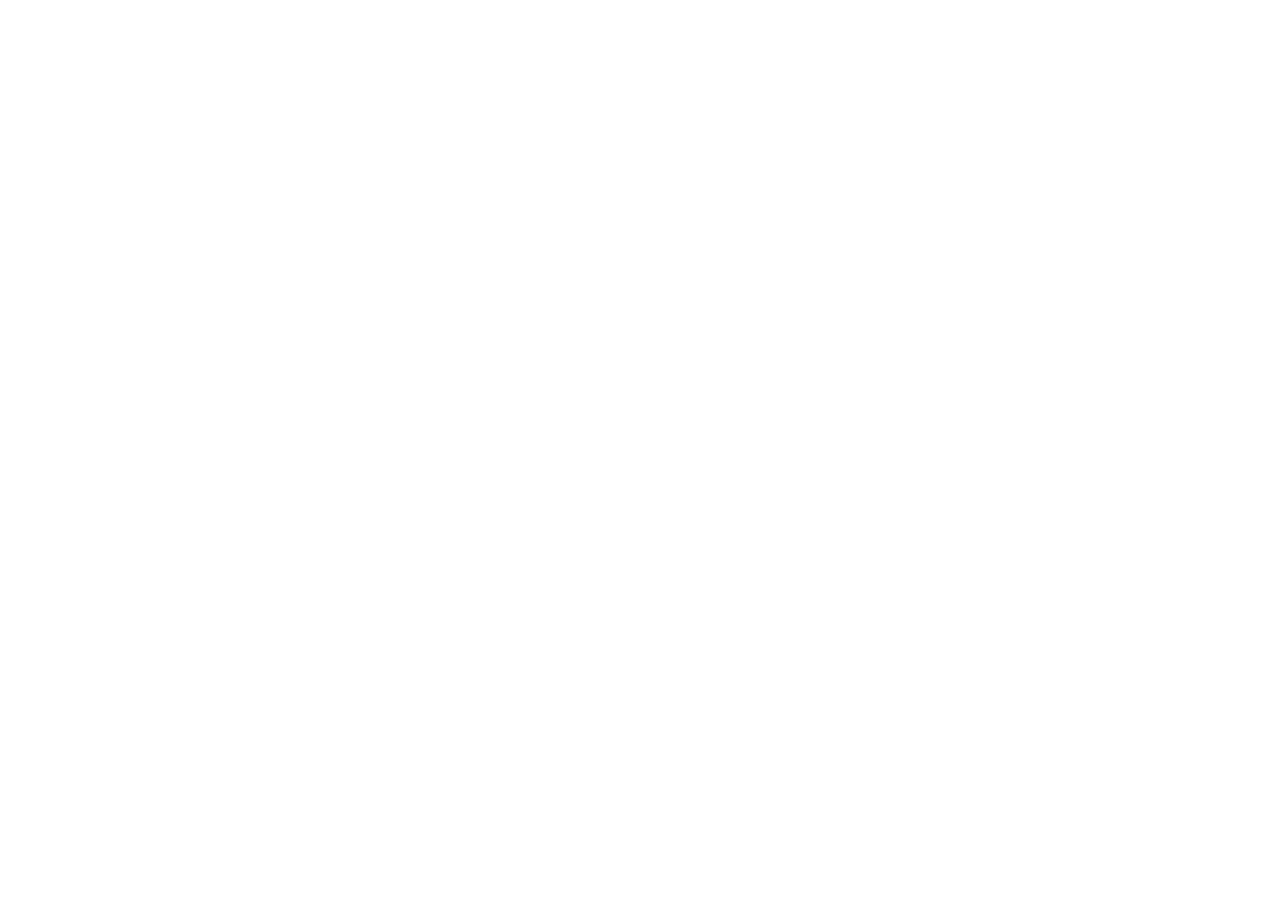
==== commit d3ba6f25: "Presmerovanie na www.autoz.sk/svieti-kontrolka/ (https)" ====
--- a/index.html
+++ b/index.html
@@ -1,50 +1 @@
-<!doctype html><html lang="sk"><head><meta charset="utf-8">
-<meta name="viewport" content="width=device-width,initial-scale=1">
-<title>Svieti kontrolka v aute? Čo znamená a či môžete jazdiť | svietikontrolka.sk</title>
-<meta name="description" content="Prehľad 36 kontroliek v aute podľa farby: čo znamenajú, či môžete ďalej jazdiť a čo urobiť. Keď si neviete rady, zavolajte autoservisu autoZ v Trenčíne.">
-<link rel="canonical" href="https://svietikontrolka.sk/">
-<meta property="og:title" content="Svieti kontrolka v aute?"><meta property="og:description" content="Čo znamená kontrolka, či môžete jazdiť a čo urobiť.">
-<meta property="og:url" content="https://svietikontrolka.sk/"><meta property="og:type" content="website"><meta name="theme-color" content="#0a0c13">
-<link rel="preload" href="pisma/sora-latin-wght-normal.woff2" as="font" type="font/woff2" crossorigin>
-<link rel="stylesheet" href="styl.css?v=3">
-<script type="application/ld+json">{"@context": "https://schema.org", "@graph": [{"@type": "FAQPage", "mainEntity": [{"@type": "Question", "name": "Čo znamená, keď kontrolka bliká?", "acceptedAnswer": {"@type": "Answer", "text": "Blikajúca kontrolka je skoro vždy naliehavejšia ako svietiaca. Pri kontrolke motora blikanie znamená vynechávanie zapaľovania – zastavte a nepridávajte plyn."}}, {"@type": "Question", "name": "Môžem jazdiť so svietiacou kontrolkou motora?", "acceptedAnswer": {"@type": "Answer", "text": "Keď svieti (nebliká) a auto ide normálne, opatrne áno – do servisu na diagnostiku. Keď bliká alebo auto stráca výkon, nie."}}, {"@type": "Question", "name": "Kontrolka zhasla sama. Je to v poriadku?", "acceptedAnswer": {"@type": "Answer", "text": "Chyba ostáva zapísaná v pamäti riadiacej jednotky. Keď sa vracia, dajte auto prečítať diagnostikou."}}, {"@type": "Question", "name": "Moje auto má iný symbol.", "acceptedAnswer": {"@type": "Answer", "text": "Symboly sa podľa značky trochu líšia. Pozrite návod k autu, alebo nám pošlite fotku palubnej dosky na WhatsApp a poradíme."}}]}, {"@type": "AutoRepair", "name": "autoZ – autoservis Zelman", "telephone": "+421 910 606 999", "url": "https://www.autoz.sk/", "address": {"@type": "PostalAddress", "streetAddress": "gen. M. R. Štefánika 6670/19", "postalCode": "911 01", "addressLocality": "Trenčín", "addressCountry": "SK"}, "openingHours": "Mo-Fr 08:00-16:30"}]}</script>
-</head><body>
-<header class="top"><a class="logo" href="./">svieti<b>kontrolka</b><span>.sk</span></a>
-<a class="od" href="https://www.autoz.sk/?z=svietikontrolka">od autoservisu <b>autoZ</b> – Trenčín</a>
-<a class="tel-top" href="tel:+421910606999"><svg viewBox="0 0 24 24" fill="none" stroke="currentColor" stroke-width="1.8" stroke-linecap="round" stroke-linejoin="round"><path d="M5 4h4l2 5-2.5 1.5a11 11 0 0 0 5 5L15 13l5 2v4a2 2 0 0 1-2 2A16 16 0 0 1 3 6a2 2 0 0 1 2-2z"/></svg><span>0910 606 999</span></a></header>
-<main>
-<section class="hero">
-<p class="stitok">Poradňa autoservisu autoZ</p>
-<h1><span class="zlato">Svieti kontrolka v&nbsp;aute?</span></h1>
-<p class="lead">Nájdite svoju kontrolku a hneď viete, čo znamená, či môžete ďalej jazdiť a čo urobiť.</p>
-<div class="semafor">
-<a href="#cervene" class="sf sf-c"><span class="bod"></span><b>Červená</b><small>nejazdite</small></a>
-<a href="#oranzove" class="sf sf-o"><span class="bod"></span><b>Oranžová</b><small>do servisu</small></a>
-<a href="#zelene" class="sf sf-z"><span class="bod"></span><b>Zelená / modrá</b><small>len informácia</small></a>
-</div>
-<label class="hladaj"><svg viewBox="0 0 24 24" fill="none" stroke="currentColor" stroke-width="1.8" stroke-linecap="round"><circle cx="10.5" cy="10.5" r="6.5"/><path d="M15.5 15.5L21 21"/></svg><input id="q" type="search" placeholder="Hľadať: olej, motor, ABS, batéria…" autocomplete="off"></label>
-<p id="nic" class="nic" hidden>Takú kontrolku tu nemáme. Pošlite nám fotku na <a href="https://wa.me/421910606999">WhatsApp</a> alebo zavolajte <a href="tel:+421910606999">0910 606 999</a>.</p>
-</section>
-<section class="sk" id="cervene"><h2><span class="bod" style="background:#e5534b"></span>Červené kontrolky</h2><p class="sp">Vážna porucha alebo bezpečnosť. Zastavte na bezpečnom mieste a zistite príčinu.</p><div class="mriezka"><article class="k k-c" data-f="c" data-h="tlak oleja olejnička, kanvička motor nemá dostatočný tlak oleja – hrozí jeho vážne poškodenie. hneď bezpečne zastavte a vypnite motor. po pár minútach skontrolujte hladinu oleja na mierke. aj keď je olej doliaty a kontrolka zhasne, dajte auto skontrolovať. keď svieti ďalej, nejazdite – auto treba odtiahnuť."><div class="ik" style="--kf:#e5534b"><svg viewBox="0 0 24 24" fill="none" stroke="#e5534b" style="color:#e5534b" stroke-width="1.6" stroke-linecap="round" stroke-linejoin="round" aria-hidden="true"><path d="M3 11h3.5l1.5-2h5.5l1 2h2.5l4-2.5-4.8 7.5H7.5l-1-3H3z"/><path d="M10 9V6.5M8.5 6.5h3"/><path d="M21.2 15.5c0 .9-.5 1.5-1.1 1.5s-1.1-.6-1.1-1.5.6-1.6 1.1-2.4c.5.8 1.1 1.5 1.1 2.4z"/></svg></div><div class="tx"><h3>Tlak oleja</h3><p class="vy">olejnička, kanvička</p><p class="co">Motor nemá dostatočný tlak oleja – hrozí jeho vážne poškodenie.</p><details><summary><span class="st st-c">Zastavte</span><span class="cr">Čo robiť</span></summary><p>Hneď bezpečne zastavte a vypnite motor. Po pár minútach skontrolujte hladinu oleja na mierke. Aj keď je olej doliaty a kontrolka zhasne, dajte auto skontrolovať. Keď svieti ďalej, nejazdite – auto treba odtiahnuť.</p></details></div></article><article class="k k-c" data-f="c" data-h="prehriaty motor teplomer vo vlnách teplota chladiacej kvapaliny je príliš vysoká. zastavte, vypnite motor a nechajte ho vychladnúť. uzáver chladiča ani nádržky na horúcom motore neotvárajte. skontrolujte hladinu kvapaliny a únik pod autom. s prehriatym motorom ďalej nejazdite."><div class="ik" style="--kf:#e5534b"><svg viewBox="0 0 24 24" fill="none" stroke="#e5534b" style="color:#e5534b" stroke-width="1.6" stroke-linecap="round" stroke-linejoin="round" aria-hidden="true"><path d="M11 13.5V4a1.5 1.5 0 0 1 3 0v9.5a3 3 0 1 1-3 0z"/><path d="M14 6h2.5M14 9h2.5M14 12h2.5"/><path d="M2.5 21c1.6-1.2 3.2-1.2 4.8 0s3.2 1.2 4.8 0 3.2-1.2 4.8 0 3.2 1.2 4.8 0"/></svg></div><div class="tx"><h3>Prehriaty motor</h3><p class="vy">teplomer vo vlnách</p><p class="co">Teplota chladiacej kvapaliny je príliš vysoká.</p><details><summary><span class="st st-c">Zastavte</span><span class="cr">Čo robiť</span></summary><p>Zastavte, vypnite motor a nechajte ho vychladnúť. Uzáver chladiča ani nádržky na horúcom motore neotvárajte. Skontrolujte hladinu kvapaliny a únik pod autom. S prehriatym motorom ďalej nejazdite.</p></details></div></article><article class="k k-c" data-f="c" data-h="dobíjanie / batéria batéria s + a − alternátor nedobíja – auto ide len z batérie, kým sa nevybije. vypnite nepotrebné spotrebiče (kúrenie, sedačky, rádio) a dôjdite na najbližšie bezpečné miesto. ak súčasne svieti aj teplota motora alebo stuhne riadenie, môže byť prasknutý remeň – zastavte hneď."><div class="ik" style="--kf:#e5534b"><svg viewBox="0 0 24 24" fill="none" stroke="#e5534b" style="color:#e5534b" stroke-width="1.6" stroke-linecap="round" stroke-linejoin="round" aria-hidden="true"><rect x="3" y="7.5" width="18" height="12" rx="1.5"/><path d="M7 7.5V5.5h2.5v2M14.5 7.5V5.5H17v2"/><path d="M6 13.5h3.5M14.5 13.5H18M16.25 11.75v3.5"/></svg></div><div class="tx"><h3>Dobíjanie / batéria</h3><p class="vy">batéria s + a −</p><p class="co">Alternátor nedobíja – auto ide len z batérie, kým sa nevybije.</p><details><summary><span class="st st-c">Čím skôr do servisu</span><span class="cr">Čo robiť</span></summary><p>Vypnite nepotrebné spotrebiče (kúrenie, sedačky, rádio) a dôjdite na najbližšie bezpečné miesto. Ak súčasne svieti aj teplota motora alebo stuhne riadenie, môže byť prasknutý remeň – zastavte hneď.</p></details></div></article><article class="k k-c" data-f="c" data-h="brzdový systém výkričník v kruhu, brake zatiahnutá ručná brzda, málo brzdovej kvapaliny alebo porucha bŕzd. najprv skontrolujte, či je úplne povolená ručná brzda. ak kontrolka svieti aj tak, skontrolujte hladinu brzdovej kvapaliny. keď je nízka alebo brzdový pedál ide hlbšie, nejazdite."><div class="ik" style="--kf:#e5534b"><svg viewBox="0 0 24 24" fill="none" stroke="#e5534b" style="color:#e5534b" stroke-width="1.6" stroke-linecap="round" stroke-linejoin="round" aria-hidden="true"><circle cx="12" cy="12" r="6"/><path d="M12 8.5v4.2M12 15.4v.3"/><path d="M5.5 5.5a9.2 9.2 0 0 0 0 13M18.5 5.5a9.2 9.2 0 0 1 0 13"/></svg></div><div class="tx"><h3>Brzdový systém</h3><p class="vy">výkričník v kruhu, BRAKE</p><p class="co">Zatiahnutá ručná brzda, málo brzdovej kvapaliny alebo porucha bŕzd.</p><details><summary><span class="st st-c">Nejazdite</span><span class="cr">Čo robiť</span></summary><p>Najprv skontrolujte, či je úplne povolená ručná brzda. Ak kontrolka svieti aj tak, skontrolujte hladinu brzdovej kvapaliny. Keď je nízka alebo brzdový pedál ide hlbšie, nejazdite.</p></details></div></article><article class="k k-c" data-f="c" data-h="parkovacia (ručná) brzda p v kruhu parkovacia brzda je zatiahnutá. pred jazdou ju povoľte. ak svieti aj pri povolenej brzde, ide o poruchu – pozrite kontrolku brzdový systém."><div class="ik" style="--kf:#e5534b"><svg viewBox="0 0 24 24" fill="none" stroke="#e5534b" style="color:#e5534b" stroke-width="1.6" stroke-linecap="round" stroke-linejoin="round" aria-hidden="true"><circle cx="12" cy="12" r="6"/><path d="M10.4 15.5v-7h2.3a2 2 0 0 1 0 4h-2.3"/><path d="M5.5 5.5a9.2 9.2 0 0 0 0 13M18.5 5.5a9.2 9.2 0 0 1 0 13"/></svg></div><div class="tx"><h3>Parkovacia (ručná) brzda</h3><p class="vy">P v kruhu</p><p class="co">Parkovacia brzda je zatiahnutá.</p><details><summary><span class="st st-c">Povoľte brzdu</span><span class="cr">Čo robiť</span></summary><p>Pred jazdou ju povoľte. Ak svieti aj pri povolenej brzde, ide o poruchu – pozrite kontrolku Brzdový systém.</p></details></div></article><article class="k k-c" data-f="c" data-h="airbag / srs postava s kruhom, srs porucha airbagov alebo predpínačov pásov – pri nehode sa nemusia nafúknuť. auto ide normálne, ale chýba vám ochrana pri nehode. do servisu čím skôr. častá príčina je konektor pod sedadlom alebo vybitá batéria."><div class="ik" style="--kf:#e5534b"><svg viewBox="0 0 24 24" fill="none" stroke="#e5534b" style="color:#e5534b" stroke-width="1.6" stroke-linecap="round" stroke-linejoin="round" aria-hidden="true"><circle cx="7.5" cy="4.8" r="1.7"/><path d="M7.5 8.2v5.3h4.2l2.3 5.5"/><path d="M5 9.5v6.5h5.5"/><circle cx="16.5" cy="9" r="3.6"/><path d="M4 20.5h6"/></svg></div><div class="tx"><h3>Airbag / SRS</h3><p class="vy">postava s kruhom, SRS</p><p class="co">Porucha airbagov alebo predpínačov pásov – pri nehode sa nemusia nafúknuť.</p><details><summary><span class="st st-c">Do servisu</span><span class="cr">Čo robiť</span></summary><p>Auto ide normálne, ale chýba vám ochrana pri nehode. Do servisu čím skôr. Častá príčina je konektor pod sedadlom alebo vybitá batéria.</p></details></div></article><article class="k k-c" data-f="c" data-h="bezpečnostný pás postava s pásom niekto vo vozidle nemá zapnutý pás. zapnite pás vodiča aj spolujazdcov. ak svieti pri zapnutých pásoch, môže ísť o snímač v sedadle alebo zámku."><div class="ik" style="--kf:#e5534b"><svg viewBox="0 0 24 24" fill="none" stroke="#e5534b" style="color:#e5534b" stroke-width="1.6" stroke-linecap="round" stroke-linejoin="round" aria-hidden="true"><circle cx="12" cy="4.6" r="1.9"/><path d="M7.5 21v-8.5a4.5 4.5 0 0 1 9 0V21"/><path d="M8.5 9.5l7.5 8.5"/><circle cx="15.5" cy="16.8" r=".9"/></svg></div><div class="tx"><h3>Bezpečnostný pás</h3><p class="vy">postava s pásom</p><p class="co">Niekto vo vozidle nemá zapnutý pás.</p><details><summary><span class="st st-c">Zapnite pás</span><span class="cr">Čo robiť</span></summary><p>Zapnite pás vodiča aj spolujazdcov. Ak svieti pri zapnutých pásoch, môže ísť o snímač v sedadle alebo zámku.</p></details></div></article><article class="k k-c" data-f="c" data-h="posilňovač riadenia volant s výkričníkom porucha posilňovača – riadenie môže byť nečakane ťažké. jazdite opatrne a pomaly, ráta sa s väčšou silou na volante. pri hydraulickom posilňovači skontrolujte kvapalinu. do servisu čím skôr."><div class="ik" style="--kf:#e5534b"><svg viewBox="0 0 24 24" fill="none" stroke="#e5534b" style="color:#e5534b" stroke-width="1.6" stroke-linecap="round" stroke-linejoin="round" aria-hidden="true"><circle cx="10" cy="12" r="7"/><circle cx="10" cy="12" r="1.8"/><path d="M3 12h5.2M11.8 12H17M10 13.8V19"/><path d="M21 8v4.8M21 15.5v.3"/></svg></div><div class="tx"><h3>Posilňovač riadenia</h3><p class="vy">volant s výkričníkom</p><p class="co">Porucha posilňovača – riadenie môže byť nečakane ťažké.</p><details><summary><span class="st st-c">Opatrne do servisu</span><span class="cr">Čo robiť</span></summary><p>Jazdite opatrne a pomaly, ráta sa s väčšou silou na volante. Pri hydraulickom posilňovači skontrolujte kvapalinu. Do servisu čím skôr.</p></details></div></article><article class="k k-c" data-f="c" data-h="otvorené dvere / kapota / kufor auto s otvorenými dverami niektoré dvere, kapota alebo kufor nie sú dovreté. zastavte a dvere dovrite. ak svieti pri zatvorených dverách, býva chybný spínač v zámku."><div class="ik" style="--kf:#e5534b"><svg viewBox="0 0 24 24" fill="none" stroke="#e5534b" style="color:#e5534b" stroke-width="1.6" stroke-linecap="round" stroke-linejoin="round" aria-hidden="true"><path d="M2.5 16.5v-3l2.2-4.5h9.3l4 4.5h3.5v3"/><path d="M2.5 16.5h2M9.3 16.5h5.5M19.6 16.5h1.9"/><circle cx="7" cy="16.8" r="2"/><circle cx="17.2" cy="16.8" r="2"/><path d="M10.5 9l-3.5-4.5h3.5"/></svg></div><div class="tx"><h3>Otvorené dvere / kapota / kufor</h3><p class="vy">auto s otvorenými dverami</p><p class="co">Niektoré dvere, kapota alebo kufor nie sú dovreté.</p><details><summary><span class="st st-c">Dovrite dvere</span><span class="cr">Čo robiť</span></summary><p>Zastavte a dvere dovrite. Ak svieti pri zatvorených dverách, býva chybný spínač v zámku.</p></details></div></article><article class="k k-c" data-f="c" data-h="hlavné varovanie trojuholník s výkričníkom auto hlási poruchu, ktorú bližšie popisuje text na displeji. prečítajte si správu na palubnom počítači. červený trojuholník berte vážne – zastavte a zistite, čo auto hlási. oranžový znamená menej naliehavú poruchu."><div class="ik" style="--kf:#e5534b"><svg viewBox="0 0 24 24" fill="none" stroke="#e5534b" style="color:#e5534b" stroke-width="1.6" stroke-linecap="round" stroke-linejoin="round" aria-hidden="true"><path d="M12 3.5l9.5 16.5h-19z"/><path d="M12 9.5v5M12 17v.3"/></svg></div><div class="tx"><h3>Hlavné varovanie</h3><p class="vy">trojuholník s výkričníkom</p><p class="co">Auto hlási poruchu, ktorú bližšie popisuje text na displeji.</p><details><summary><span class="st st-c">Pozrite displej</span><span class="cr">Čo robiť</span></summary><p>Prečítajte si správu na palubnom počítači. Červený trojuholník berte vážne – zastavte a zistite, čo auto hlási. Oranžový znamená menej naliehavú poruchu.</p></details></div></article><article class="k k-c" data-f="c" data-h="imobilizér / kľúč kľúč, auto s kľúčom auto nespoznalo kľúč alebo je porucha imobilizéra. skúste druhý kľúč a vymeňte batériu v kľúči. ak auto nenaštartuje ani potom, treba diagnostiku."><div class="ik" style="--kf:#e5534b"><svg viewBox="0 0 24 24" fill="none" stroke="#e5534b" style="color:#e5534b" stroke-width="1.6" stroke-linecap="round" stroke-linejoin="round" aria-hidden="true"><circle cx="7" cy="12" r="3.6"/><path d="M10.6 12H21M18 12v3.2M15 12v2.4"/><circle cx="6.4" cy="12" r=".9"/></svg></div><div class="tx"><h3>Imobilizér / kľúč</h3><p class="vy">kľúč, auto s kľúčom</p><p class="co">Auto nespoznalo kľúč alebo je porucha imobilizéra.</p><details><summary><span class="st st-c">Skúste druhý kľúč</span><span class="cr">Čo robiť</span></summary><p>Skúste druhý kľúč a vymeňte batériu v kľúči. Ak auto nenaštartuje ani potom, treba diagnostiku.</p></details></div></article></div></section><section class="sk" id="oranzove"><h2><span class="bod" style="background:#e8a33d"></span>Oranžové kontrolky</h2><p class="sp">Auto hlási chybu. Väčšinou sa dá opatrne jazdiť, ale do servisu nečakajte dlho.</p><div class="mriezka"><article class="k k-o" data-f="o" data-h="motor (check engine) obrys motora, eml riadiaca jednotka motora našla chybu – od drobnosti po vážnu poruchu. keď kontrolka svieti a auto ide normálne, môžete opatrne dôjsť do servisu. keď bliká alebo auto stráca výkon a trasie sa, ide o vynechávanie zapaľovania – nepridávajte plyn a zastavte, hrozí poškodenie katalyzátora. bez diagnostiky sa príčina nedá určiť."><div class="ik" style="--kf:#e8a33d"><svg viewBox="0 0 24 24" fill="none" stroke="#e8a33d" style="color:#e8a33d" stroke-width="1.6" stroke-linecap="round" stroke-linejoin="round" aria-hidden="true"><path d="M5.5 9H8V7h7.5v2h1.7l2 2.2H21v6h-1.8l-2 2.3H9.5L7.5 17h-2z"/><path d="M2.5 11v4.5M2.5 13.2h3M10 4.5h5.5M12.75 4.5V7"/></svg></div><div class="tx"><h3>Motor (check engine)</h3><p class="vy">obrys motora, EML</p><p class="co">Riadiaca jednotka motora našla chybu – od drobnosti po vážnu poruchu.</p><details><summary><span class="st st-o">Do servisu</span><span class="cr">Čo robiť</span></summary><p>Keď kontrolka svieti a auto ide normálne, môžete opatrne dôjsť do servisu. Keď bliká alebo auto stráca výkon a trasie sa, ide o vynechávanie zapaľovania – nepridávajte plyn a zastavte, hrozí poškodenie katalyzátora. Bez diagnostiky sa príčina nedá určiť.</p></details></div></article><article class="k k-o" data-f="o" data-h="abs nápis abs v kruhu porucha protiblokovacieho systému. brzdy fungujú, ale kolesá sa pri prudkom brzdení môžu zablokovať. jazdite opatrnejšie s väčším odstupom. častá príčina je snímač otáčok kolesa."><div class="ik" style="--kf:#e8a33d"><svg viewBox="0 0 24 24" fill="none" stroke="#e8a33d" style="color:#e8a33d" stroke-width="1.6" stroke-linecap="round" stroke-linejoin="round" aria-hidden="true"><circle cx="12" cy="12" r="6.6"/><path d="M4.6 5.5a9.6 9.6 0 0 0 0 13M19.4 5.5a9.6 9.6 0 0 1 0 13"/><text x="12" y="14.2" text-anchor="middle" font-size="4.4" font-weight="700" fill="currentColor" stroke="none" font-family="Sora,Arial,sans-serif">ABS</text></svg></div><div class="tx"><h3>ABS</h3><p class="vy">nápis ABS v kruhu</p><p class="co">Porucha protiblokovacieho systému.</p><details><summary><span class="st st-o">Opatrne do servisu</span><span class="cr">Čo robiť</span></summary><p>Brzdy fungujú, ale kolesá sa pri prudkom brzdení môžu zablokovať. Jazdite opatrnejšie s väčším odstupom. Častá príčina je snímač otáčok kolesa.</p></details></div></article><article class="k k-o" data-f="o" data-h="esp / asr (stabilizácia) auto so šmykovými čiarami bliká = systém práve zasahuje (šmyk). svieti stále = porucha. keď bliká, uberte plyn a jazdite pokojnejšie. keď svieti stále, systém nepomáha pri šmyku – jazdite opatrne a dajte ho skontrolovať. často svieti spolu s abs."><div class="ik" style="--kf:#e8a33d"><svg viewBox="0 0 24 24" fill="none" stroke="#e8a33d" style="color:#e8a33d" stroke-width="1.6" stroke-linecap="round" stroke-linejoin="round" aria-hidden="true"><path d="M6 10.5l1.8-4.5h8.4l1.8 4.5v4.5H6z"/><path d="M5 10.5h14M6 15v1.8M18 15v1.8"/><path d="M7 21.5c1.2-1 1.2-2 0-3M12 21.5c1.2-1 1.2-2 0-3M17 21.5c1.2-1 1.2-2 0-3"/></svg></div><div class="tx"><h3>ESP / ASR (stabilizácia)</h3><p class="vy">auto so šmykovými čiarami</p><p class="co">Bliká = systém práve zasahuje (šmyk). Svieti stále = porucha.</p><details><summary><span class="st st-o">Opatrne do servisu</span><span class="cr">Čo robiť</span></summary><p>Keď bliká, uberte plyn a jazdite pokojnejšie. Keď svieti stále, systém nepomáha pri šmyku – jazdite opatrne a dajte ho skontrolovať. Často svieti spolu s ABS.</p></details></div></article><article class="k k-o" data-f="o" data-h="esp vypnuté auto so šmykom a off stabilizácia je vypnutá tlačidlom. zapnite ju tlačidlom na palubnej doske. ak sa nedá zapnúť, je to porucha."><div class="ik" style="--kf:#e8a33d"><svg viewBox="0 0 24 24" fill="none" stroke="#e8a33d" style="color:#e8a33d" stroke-width="1.6" stroke-linecap="round" stroke-linejoin="round" aria-hidden="true"><path d="M5 9l1.6-4h7.8L16 9v4H5z"/><path d="M4 9h13M5 13v1.6M16 13v1.6"/><path d="M6 20.5c1-.9 1-1.8 0-2.7M10.5 20.5c1-.9 1-1.8 0-2.7"/><text x="18.6" y="21" text-anchor="middle" font-size="5.2" font-weight="700" fill="currentColor" stroke="none" font-family="Sora,Arial,sans-serif">OFF</text></svg></div><div class="tx"><h3>ESP vypnuté</h3><p class="vy">auto so šmykom a OFF</p><p class="co">Stabilizácia je vypnutá tlačidlom.</p><details><summary><span class="st st-o">Zapnite ESP</span><span class="cr">Čo robiť</span></summary><p>Zapnite ju tlačidlom na palubnej doske. Ak sa nedá zapnúť, je to porucha.</p></details></div></article><article class="k k-o" data-f="o" data-h="tlak v pneumatikách pneumatika s výkričníkom niektorá pneumatika má nižší tlak alebo je defekt. pozrite pneumatiky a dohustite podľa štítku v dverách alebo na viečku nádrže. po dohustení systém podľa návodu resetujte. ak tlak opäť klesá, je defekt."><div class="ik" style="--kf:#e8a33d"><svg viewBox="0 0 24 24" fill="none" stroke="#e8a33d" style="color:#e8a33d" stroke-width="1.6" stroke-linecap="round" stroke-linejoin="round" aria-hidden="true"><path d="M6.5 5C4 8.2 4 15.8 6.5 19h11c2.5-3.2 2.5-10.8 0-14"/><path d="M5.5 21.3l1-2.3M9.5 21.3l.4-2.3M14.5 21.3l-.4-2.3M18.5 21.3l-1-2.3"/><path d="M12 8.5v4.2M12 15.4v.3"/></svg></div><div class="tx"><h3>Tlak v pneumatikách</h3><p class="vy">pneumatika s výkričníkom</p><p class="co">Niektorá pneumatika má nižší tlak alebo je defekt.</p><details><summary><span class="st st-o">Skontrolujte tlak</span><span class="cr">Čo robiť</span></summary><p>Pozrite pneumatiky a dohustite podľa štítku v dverách alebo na viečku nádrže. Po dohustení systém podľa návodu resetujte. Ak tlak opäť klesá, je defekt.</p></details></div></article><article class="k k-o" data-f="o" data-h="žhavenie (diesel) špirála po zapnutí zapaľovania: žhavia sa sviečky. bliká počas jazdy: porucha. pred štartom počkajte, kým zhasne. ak bliká počas jazdy alebo auto zle štartuje, býva chybná žhaviaca sviečka alebo riadenie žhavenia."><div class="ik" style="--kf:#e8a33d"><svg viewBox="0 0 24 24" fill="none" stroke="#e8a33d" style="color:#e8a33d" stroke-width="1.6" stroke-linecap="round" stroke-linejoin="round" aria-hidden="true"><path d="M2.5 12.5h2.3c0-3.3 3.6-3.3 3.6 0s3.6 3.3 3.6 0 3.6-3.3 3.6 0 3.6 3.3 3.6 0h2.3"/><path d="M2.5 12.5V17M21.5 12.5V17"/></svg></div><div class="tx"><h3>Žhavenie (diesel)</h3><p class="vy">špirála</p><p class="co">Po zapnutí zapaľovania: žhavia sa sviečky. Bliká počas jazdy: porucha.</p><details><summary><span class="st st-o">Počkajte so štartom</span><span class="cr">Čo robiť</span></summary><p>Pred štartom počkajte, kým zhasne. Ak bliká počas jazdy alebo auto zle štartuje, býva chybná žhaviaca sviečka alebo riadenie žhavenia.</p></details></div></article><article class="k k-o" data-f="o" data-h="filter pevných častíc (dpf) obdĺžnik s bodkami filter je zanesený sadzami a potrebuje vyčistenie (regeneráciu). dajte autu dlhšiu jazdu mimo mesta pri stálych vyšších otáčkach, aby sa filter vypálil. ak kontrolka nezhasne alebo auto prejde do núdzového režimu, treba diagnostiku."><div class="ik" style="--kf:#e8a33d"><svg viewBox="0 0 24 24" fill="none" stroke="#e8a33d" style="color:#e8a33d" stroke-width="1.6" stroke-linecap="round" stroke-linejoin="round" aria-hidden="true"><rect x="4.5" y="7" width="15" height="10" rx="2.5"/><path d="M1.5 12h3M19.5 12h3"/><circle cx="8.5" cy="10.3" r=".7"/><circle cx="12" cy="10.3" r=".7"/><circle cx="15.5" cy="10.3" r=".7"/><circle cx="10.2" cy="13.7" r=".7"/><circle cx="13.8" cy="13.7" r=".7"/></svg></div><div class="tx"><h3>Filter pevných častíc (DPF)</h3><p class="vy">obdĺžnik s bodkami</p><p class="co">Filter je zanesený sadzami a potrebuje vyčistenie (regeneráciu).</p><details><summary><span class="st st-o">Dlhšia jazda mimo mesta</span><span class="cr">Čo robiť</span></summary><p>Dajte autu dlhšiu jazdu mimo mesta pri stálych vyšších otáčkach, aby sa filter vypálil. Ak kontrolka nezhasne alebo auto prejde do núdzového režimu, treba diagnostiku.</p></details></div></article><article class="k k-o" data-f="o" data-h="adblue kanister s kvapkou dochádza adblue alebo je porucha systému. doplňte adblue (predáva sa na pumpách). keď dôjde úplne, motor po vypnutí znova nenaštartuje. ak svieti aj po doplnení, treba diagnostiku."><div class="ik" style="--kf:#e8a33d"><svg viewBox="0 0 24 24" fill="none" stroke="#e8a33d" style="color:#e8a33d" stroke-width="1.6" stroke-linecap="round" stroke-linejoin="round" aria-hidden="true"><path d="M7 7h10l1.5 2v11.5h-13V9z"/><path d="M9.5 7V4.5h5V7"/><path d="M12 11.5c1.5 1.8 2.3 3 2.3 4.2a2.3 2.3 0 0 1-4.6 0c0-1.2.8-2.4 2.3-4.2z"/></svg></div><div class="tx"><h3>AdBlue</h3><p class="vy">kanister s kvapkou</p><p class="co">Dochádza AdBlue alebo je porucha systému.</p><details><summary><span class="st st-o">Doplňte AdBlue</span><span class="cr">Čo robiť</span></summary><p>Doplňte AdBlue (predáva sa na pumpách). Keď dôjde úplne, motor po vypnutí znova nenaštartuje. Ak svieti aj po doplnení, treba diagnostiku.</p></details></div></article><article class="k k-o" data-f="o" data-h="rezerva paliva stojan na palivo v nádrži je posledných pár litrov. natankujte. jazda na úplne prázdnej nádrži škodí palivovému čerpadlu, pri dieseli treba potom systém odvzdušniť."><div class="ik" style="--kf:#e8a33d"><svg viewBox="0 0 24 24" fill="none" stroke="#e8a33d" style="color:#e8a33d" stroke-width="1.6" stroke-linecap="round" stroke-linejoin="round" aria-hidden="true"><path d="M5 20.5V5a1.5 1.5 0 0 1 1.5-1.5h5A1.5 1.5 0 0 1 13 5v15.5"/><path d="M5 9.5h8M3 20.5h12"/><path d="M13 8.5h1.8l1.7 1.7v6.8a1.6 1.6 0 0 0 3.2 0V8.2l-2.4-2.4"/></svg></div><div class="tx"><h3>Rezerva paliva</h3><p class="vy">stojan na palivo</p><p class="co">V nádrži je posledných pár litrov.</p><details><summary><span class="st st-o">Natankujte</span><span class="cr">Čo robiť</span></summary><p>Natankujte. Jazda na úplne prázdnej nádrži škodí palivovému čerpadlu, pri dieseli treba potom systém odvzdušniť.</p></details></div></article><article class="k k-o" data-f="o" data-h="opotrebované brzdové platničky kruh s prerušovanými zátvorkami brzdové platničky sú na konci životnosti. jazdiť sa dá, ale výmenu neodkladajte. kovová podložka platničky inak poškodí brzdový kotúč."><div class="ik" style="--kf:#e8a33d"><svg viewBox="0 0 24 24" fill="none" stroke="#e8a33d" style="color:#e8a33d" stroke-width="1.6" stroke-linecap="round" stroke-linejoin="round" aria-hidden="true"><circle cx="12" cy="12" r="5.5"/><path d="M5.2 5.8a9.2 9.2 0 0 0 0 12.4M18.8 5.8a9.2 9.2 0 0 1 0 12.4" stroke-dasharray="2.2 1.8"/></svg></div><div class="tx"><h3>Opotrebované brzdové platničky</h3><p class="vy">kruh s prerušovanými zátvorkami</p><p class="co">Brzdové platničky sú na konci životnosti.</p><details><summary><span class="st st-o">Vymeňte platničky</span><span class="cr">Čo robiť</span></summary><p>Jazdiť sa dá, ale výmenu neodkladajte. Kovová podložka platničky inak poškodí brzdový kotúč.</p></details></div></article><article class="k k-o" data-f="o" data-h="nízka hladina oleja olejnička s vlnou motor má málo oleja (nie tlak – len hladina). skontrolujte mierku a dolejte olej podľa návodu k autu. keď olej ubúda často, treba hľadať, kade ide preč."><div class="ik" style="--kf:#e8a33d"><svg viewBox="0 0 24 24" fill="none" stroke="#e8a33d" style="color:#e8a33d" stroke-width="1.6" stroke-linecap="round" stroke-linejoin="round" aria-hidden="true"><path d="M3 9h3.5l1.5-2h5.5l1 2h2.5l4-2.5-4.8 7.5H7.5l-1-3H3z"/><path d="M10 7V4.8M8.5 4.8h3"/><path d="M3 19c1.5-1.2 3-1.2 4.5 0s3 1.2 4.5 0 3-1.2 4.5 0 3 1.2 4.5 0"/></svg></div><div class="tx"><h3>Nízka hladina oleja</h3><p class="vy">olejnička s vlnou</p><p class="co">Motor má málo oleja (nie tlak – len hladina).</p><details><summary><span class="st st-o">Dolejte olej</span><span class="cr">Čo robiť</span></summary><p>Skontrolujte mierku a dolejte olej podľa návodu k autu. Keď olej ubúda často, treba hľadať, kade ide preč.</p></details></div></article><article class="k k-o" data-f="o" data-h="servisný interval kľúč, service blíži sa alebo uplynul čas na servis (olej, filtre). objednajte sa na servisnú prehliadku. po servise sa interval vynuluje."><div class="ik" style="--kf:#e8a33d"><svg viewBox="0 0 24 24" fill="none" stroke="#e8a33d" style="color:#e8a33d" stroke-width="1.6" stroke-linecap="round" stroke-linejoin="round" aria-hidden="true"><path d="M15 4.3a4.6 4.6 0 0 0-5.6 6L3.8 15.9a1.9 1.9 0 0 0 2.7 2.7l5.6-5.6a4.6 4.6 0 0 0 6-5.6l-2.6 2.6-2.4-.4-.4-2.4z"/></svg></div><div class="tx"><h3>Servisný interval</h3><p class="vy">kľúč, SERVICE</p><p class="co">Blíži sa alebo uplynul čas na servis (olej, filtre).</p><details><summary><span class="st st-o">Objednajte servis</span><span class="cr">Čo robiť</span></summary><p>Objednajte sa na servisnú prehliadku. Po servise sa interval vynuluje.</p></details></div></article><article class="k k-o" data-f="o" data-h="voda v palive (diesel) filter s kvapkou v palivovom filtri je voda. vodu treba z filtra vypustiť alebo filter vymeniť. neodkladajte to – voda poškodzuje vstrekovací systém."><div class="ik" style="--kf:#e8a33d"><svg viewBox="0 0 24 24" fill="none" stroke="#e8a33d" style="color:#e8a33d" stroke-width="1.6" stroke-linecap="round" stroke-linejoin="round" aria-hidden="true"><rect x="6.5" y="3.5" width="11" height="12" rx="2"/><path d="M6.5 7.5h11M12 15.5v1.3"/><path d="M12 17.2c1.3 1.5 2 2.4 2 3.2a2 2 0 0 1-4 0c0-.8.7-1.7 2-3.2z"/><path d="M9.5 11h5"/></svg></div><div class="tx"><h3>Voda v palive (diesel)</h3><p class="vy">filter s kvapkou</p><p class="co">V palivovom filtri je voda.</p><details><summary><span class="st st-o">Do servisu</span><span class="cr">Čo robiť</span></summary><p>Vodu treba z filtra vypustiť alebo filter vymeniť. Neodkladajte to – voda poškodzuje vstrekovací systém.</p></details></div></article><article class="k k-o" data-f="o" data-h="porucha svetiel žiarovka s výkričníkom niektoré svetlo nesvieti (žiarovka, led, kábel). obíďte auto a pozrite, ktoré svetlo nesvieti. chybné svetlo je dôvod na pokutu aj na neúspešnú stk."><div class="ik" style="--kf:#e8a33d"><svg viewBox="0 0 24 24" fill="none" stroke="#e8a33d" style="color:#e8a33d" stroke-width="1.6" stroke-linecap="round" stroke-linejoin="round" aria-hidden="true"><path d="M9.2 17.5h5.6M10 20.5h4"/><path d="M12 3.2a6 6 0 0 0-3.9 10.6c.8.8 1.1 1.7 1.1 3.7h5.6c0-2 .3-2.9 1.1-3.7A6 6 0 0 0 12 3.2z"/><path d="M12 6.8v4M12 13v.3"/></svg></div><div class="tx"><h3>Porucha svetiel</h3><p class="vy">žiarovka s výkričníkom</p><p class="co">Niektoré svetlo nesvieti (žiarovka, LED, kábel).</p><details><summary><span class="st st-o">Vymeňte žiarovku</span><span class="cr">Čo robiť</span></summary><p>Obíďte auto a pozrite, ktoré svetlo nesvieti. Chybné svetlo je dôvod na pokutu aj na neúspešnú STK.</p></details></div></article><article class="k k-o" data-f="o" data-h="prevodovka ozubené koleso s výkričníkom porucha alebo prehriatie prevodovky, často núdzový režim. jazdite pokojne bez prudkého rozbiehania. keď auto ostane v jednom prevodovom stupni, ide o núdzový režim – do servisu."><div class="ik" style="--kf:#e8a33d"><svg viewBox="0 0 24 24" fill="none" stroke="#e8a33d" style="color:#e8a33d" stroke-width="1.6" stroke-linecap="round" stroke-linejoin="round" aria-hidden="true"><circle cx="12" cy="12" r="5.2"/><path d="M12 3.5v2.3M12 18.2v2.3M3.5 12h2.3M18.2 12h2.3M6 6l1.6 1.6M16.4 16.4L18 18M6 18l1.6-1.6M16.4 7.6L18 6"/><path d="M12 9.5v3M12 14.4v.3"/></svg></div><div class="tx"><h3>Prevodovka</h3><p class="vy">ozubené koleso s výkričníkom</p><p class="co">Porucha alebo prehriatie prevodovky, často núdzový režim.</p><details><summary><span class="st st-o">Do servisu</span><span class="cr">Čo robiť</span></summary><p>Jazdite pokojne bez prudkého rozbiehania. Keď auto ostane v jednom prevodovom stupni, ide o núdzový režim – do servisu.</p></details></div></article><article class="k k-o" data-f="o" data-h="porucha elektrickej parkovacej brzdy p s výkričníkom elektrická parkovacia brzda nefunguje správne. na parkovanie radšej zaraďte rýchlosť (alebo p) a parkujte na rovine. dajte ju skontrolovať."><div class="ik" style="--kf:#e8a33d"><svg viewBox="0 0 24 24" fill="none" stroke="#e8a33d" style="color:#e8a33d" stroke-width="1.6" stroke-linecap="round" stroke-linejoin="round" aria-hidden="true"><circle cx="11" cy="12" r="5.5"/><path d="M9.6 15.2V8.8h2a1.8 1.8 0 0 1 0 3.6h-2"/><path d="M5 5.8a8.6 8.6 0 0 0 0 12.4M17 5.8a8.6 8.6 0 0 1 0 12.4"/><path d="M21.5 8.5v4.5M21.5 15.6v.3"/></svg></div><div class="tx"><h3>Porucha elektrickej parkovacej brzdy</h3><p class="vy">P s výkričníkom</p><p class="co">Elektrická parkovacia brzda nefunguje správne.</p><details><summary><span class="st st-o">Do servisu</span><span class="cr">Čo robiť</span></summary><p>Na parkovanie radšej zaraďte rýchlosť (alebo P) a parkujte na rovine. Dajte ju skontrolovať.</p></details></div></article><article class="k k-o" data-f="o" data-h="zadné hmlové svetlo lampa s čiarami a vlnovkou zadné hmlové svetlo je zapnuté. používajte ho len pri zlej viditeľnosti. inak oslňuje vodičov za vami."><div class="ik" style="--kf:#e8a33d"><svg viewBox="0 0 24 24" fill="none" stroke="#e8a33d" style="color:#e8a33d" stroke-width="1.6" stroke-linecap="round" stroke-linejoin="round" aria-hidden="true"><path d="M13.5 6c4.3 0 7 2.8 7 6s-2.7 6-7 6z"/><path d="M3 8h7.5M3 12h7.5M3 16h7.5"/><path d="M7 5.5c-1.2 2.1 1.2 4.4 0 6.5s1.2 4.4 0 6.5"/></svg></div><div class="tx"><h3>Zadné hmlové svetlo</h3><p class="vy">lampa s čiarami a vlnovkou</p><p class="co">Zadné hmlové svetlo je zapnuté.</p><details><summary><span class="st st-o">Len pri hmle</span><span class="cr">Čo robiť</span></summary><p>Používajte ho len pri zlej viditeľnosti. Inak oslňuje vodičov za vami.</p></details></div></article><article class="k k-o" data-f="o" data-h="kvapalina do ostrekovačov sklo so striekajúcou vodou dochádza kvapalina do ostrekovačov. doplňte kvapalinu, v zime nemrznúcu."><div class="ik" style="--kf:#e8a33d"><svg viewBox="0 0 24 24" fill="none" stroke="#e8a33d" style="color:#e8a33d" stroke-width="1.6" stroke-linecap="round" stroke-linejoin="round" aria-hidden="true"><path d="M3.5 6.5h17l-2.8 12H6.3z"/><path d="M12 18.5v-3.5"/><path d="M7.5 15c1.2-3.6 2.9-5.3 4.5-5.3s3.3 1.7 4.5 5.3" stroke-dasharray="1.3 1.5"/></svg></div><div class="tx"><h3>Kvapalina do ostrekovačov</h3><p class="vy">sklo so striekajúcou vodou</p><p class="co">Dochádza kvapalina do ostrekovačov.</p><details><summary><span class="st st-o">Doplňte kvapalinu</span><span class="cr">Čo robiť</span></summary><p>Doplňte kvapalinu, v zime nemrznúcu.</p></details></div></article></div></section><section class="sk" id="zelene"><h2><span class="bod" style="background:#5fb36b"></span>Zelené / modré kontrolky</h2><p class="sp">Len informujú, čo je zapnuté. Nič sa nedeje.</p><div class="mriezka"><article class="k k-z" data-f="z" data-h="diaľkové svetlá (modrá) lampa s rovnými čiarami svietia diaľkové svetlá. pri protiidúcom aute ich prepnite na stretávacie."><div class="ik" style="--kf:#5aa0e6"><svg viewBox="0 0 24 24" fill="none" stroke="#5aa0e6" style="color:#5aa0e6" stroke-width="1.6" stroke-linecap="round" stroke-linejoin="round" aria-hidden="true"><path d="M11 6c-4.3 0-7.5 2.8-7.5 6s3.2 6 7.5 6z"/><path d="M14 8h7M14 12h7M14 16h7"/></svg></div><div class="tx"><h3>Diaľkové svetlá (modrá)</h3><p class="vy">lampa s rovnými čiarami</p><p class="co">Svietia diaľkové svetlá.</p><details><summary><span class="st st-z">Pozor na protiidúcich</span><span class="cr">Čo robiť</span></summary><p>Pri protiidúcom aute ich prepnite na stretávacie.</p></details></div></article><article class="k k-z" data-f="z" data-h="stretávacie svetlá lampa so šikmými čiarami svietia stretávacie svetlá. len informácia."><div class="ik" style="--kf:#5fb36b"><svg viewBox="0 0 24 24" fill="none" stroke="#5fb36b" style="color:#5fb36b" stroke-width="1.6" stroke-linecap="round" stroke-linejoin="round" aria-hidden="true"><path d="M11 6c-4.3 0-7.5 2.8-7.5 6s3.2 6 7.5 6z"/><path d="M14 8l7 2M14 12l7 2M14 16l7 2"/></svg></div><div class="tx"><h3>Stretávacie svetlá</h3><p class="vy">lampa so šikmými čiarami</p><p class="co">Svietia stretávacie svetlá.</p><span class="st st-z">Len informácia</span></div></article><article class="k k-z" data-f="z" data-h="predné hmlové svetlá lampa so šikmými čiarami a vlnovkou svietia predné hmlové svetlá. len informácia."><div class="ik" style="--kf:#5fb36b"><svg viewBox="0 0 24 24" fill="none" stroke="#5fb36b" style="color:#5fb36b" stroke-width="1.6" stroke-linecap="round" stroke-linejoin="round" aria-hidden="true"><path d="M10.5 6c-4.3 0-7 2.8-7 6s2.7 6 7 6z"/><path d="M13.5 8.5l7.5 1M13.5 12.5l7.5 1M13.5 16.5l7.5 1"/><path d="M17 5.5c-1.2 2.1 1.2 4.4 0 6.5s1.2 4.4 0 6.5"/></svg></div><div class="tx"><h3>Predné hmlové svetlá</h3><p class="vy">lampa so šikmými čiarami a vlnovkou</p><p class="co">Svietia predné hmlové svetlá.</p><span class="st st-z">Len informácia</span></div></article><article class="k k-z" data-f="z" data-h="smerovky dve šípky bliká smerovka alebo výstražné svetlá. keď bliká nezvyčajne rýchlo, niektorá žiarovka smerovky je prepálená."><div class="ik" style="--kf:#5fb36b"><svg viewBox="0 0 24 24" fill="none" stroke="#5fb36b" style="color:#5fb36b" stroke-width="1.6" stroke-linecap="round" stroke-linejoin="round" aria-hidden="true"><path d="M2.5 12L8 6.8v3h3v4.4H8v3z"/><path d="M21.5 12L16 6.8v3h-3v4.4h3v3z"/></svg></div><div class="tx"><h3>Smerovky</h3><p class="vy">dve šípky</p><p class="co">Bliká smerovka alebo výstražné svetlá.</p><details><summary><span class="st st-z">Len informácia</span><span class="cr">Čo robiť</span></summary><p>Keď bliká nezvyčajne rýchlo, niektorá žiarovka smerovky je prepálená.</p></details></div></article><article class="k k-z" data-f="z" data-h="tempomat tachometer so šípkou tempomat je zapnutý alebo udržuje rýchlosť. len informácia."><div class="ik" style="--kf:#5fb36b"><svg viewBox="0 0 24 24" fill="none" stroke="#5fb36b" style="color:#5fb36b" stroke-width="1.6" stroke-linecap="round" stroke-linejoin="round" aria-hidden="true"><path d="M3.8 17.5a8.5 8.5 0 1 1 16.4 0"/><path d="M12 15.5l4-5"/><circle cx="12" cy="15.5" r="1.2"/><path d="M6.5 11.5l1 .6M17.5 11.5l-1 .6M12 8v1.2"/></svg></div><div class="tx"><h3>Tempomat</h3><p class="vy">tachometer so šípkou</p><p class="co">Tempomat je zapnutý alebo udržuje rýchlosť.</p><span class="st st-z">Len informácia</span></div></article><article class="k k-z" data-f="z" data-h="studený motor (modrá) modrý teplomer motor ešte nemá prevádzkovú teplotu. jazdite pokojne, bez vysokých otáčok, kým zhasne. ak svieti stále, môže byť chybný termostat alebo snímač."><div class="ik" style="--kf:#5aa0e6"><svg viewBox="0 0 24 24" fill="none" stroke="#5aa0e6" style="color:#5aa0e6" stroke-width="1.6" stroke-linecap="round" stroke-linejoin="round" aria-hidden="true"><path d="M11 13.5V4a1.5 1.5 0 0 1 3 0v9.5a3 3 0 1 1-3 0z"/><path d="M14 6h2.5M14 9h2.5"/><path d="M2.5 21c1.6-1.2 3.2-1.2 4.8 0s3.2 1.2 4.8 0 3.2-1.2 4.8 0 3.2 1.2 4.8 0"/></svg></div><div class="tx"><h3>Studený motor (modrá)</h3><p class="vy">modrý teplomer</p><p class="co">Motor ešte nemá prevádzkovú teplotu.</p><details><summary><span class="st st-z">Len informácia</span><span class="cr">Čo robiť</span></summary><p>Jazdite pokojne, bez vysokých otáčok, kým zhasne. Ak svieti stále, môže byť chybný termostat alebo snímač.</p></details></div></article><article class="k k-z" data-f="z" data-h="start-stop písmeno a v šípke systém start-stop vypol motor alebo je pripravený. len informácia. ak systém nefunguje vôbec, býva to slabou batériou."><div class="ik" style="--kf:#5fb36b"><svg viewBox="0 0 24 24" fill="none" stroke="#5fb36b" style="color:#5fb36b" stroke-width="1.6" stroke-linecap="round" stroke-linejoin="round" aria-hidden="true"><path d="M18.4 7.2A8 8 0 1 0 20 12"/><path d="M18.8 3v4.4h-4.4"/><path d="M9.4 15.5l2.6-7 2.6 7M10.3 13.2h3.4"/></svg></div><div class="tx"><h3>Start-Stop</h3><p class="vy">písmeno A v šípke</p><p class="co">Systém Start-Stop vypol motor alebo je pripravený.</p><details><summary><span class="st st-z">Len informácia</span><span class="cr">Čo robiť</span></summary><p>Len informácia. Ak systém nefunguje vôbec, býva to slabou batériou.</p></details></div></article></div></section>
-<section class="pomoc" id="pomoc">
-<h2>Neviete si rady? <span class="zlato">Poradíme.</span></h2>
-<p>Zavolajte nám, pošlite fotku palubnej dosky na WhatsApp alebo sa objednajte na diagnostiku v autoservise autoZ v Trenčíne.</p>
-<div class="tlac">
-<a class="btn" href="tel:+421910606999"><svg viewBox="0 0 24 24" fill="none" stroke="currentColor" stroke-width="1.8" stroke-linecap="round" stroke-linejoin="round"><path d="M5 4h4l2 5-2.5 1.5a11 11 0 0 0 5 5L15 13l5 2v4a2 2 0 0 1-2 2A16 16 0 0 1 3 6a2 2 0 0 1 2-2z"/></svg>Zavolať 0910 606 999</a>
-<a class="btn btn2" href="https://www.autoz.sk/rezervacia?z=svietikontrolka"><svg viewBox="0 0 24 24" fill="none" stroke="currentColor" stroke-width="1.8" stroke-linecap="round" stroke-linejoin="round"><rect x="3.5" y="5" width="17" height="15.5" rx="2"/><path d="M3.5 10h17M8 3v4M16 3v4"/></svg>Objednať sa online</a>
-<a class="btn btn2" href="https://wa.me/421910606999"><svg viewBox="0 0 24 24" fill="none" stroke="currentColor" stroke-width="1.8" stroke-linecap="round" stroke-linejoin="round"><path d="M4 20l1.3-4A8 8 0 1 1 8.2 19z"/><path d="M9 9.5c0 3 2.5 5.5 5.5 5.5l1-1.5-2-1-1 .8a4 4 0 0 1-1.8-1.8l.8-1-1-2z"/></svg>Poslať fotku na WhatsApp</a>
-</div>
-<p class="tlm">autoZ – autoservis Zelman · gen.&nbsp;M.&nbsp;R.&nbsp;Štefánika 6670/19, 911&nbsp;01 Trenčín (pri Kauflande) · Po–Pi&nbsp;8:00–16:30 · <a href="https://www.autoz.sk/?z=svietikontrolka">www.autoz.sk</a></p>
-</section>
-<section class="faq"><h2>Časté otázky</h2><details class="fq"><summary>Čo znamená, keď kontrolka bliká?</summary><p>Blikajúca kontrolka je skoro vždy naliehavejšia ako svietiaca. Pri kontrolke motora blikanie znamená vynechávanie zapaľovania – zastavte a nepridávajte plyn.</p></details><details class="fq"><summary>Môžem jazdiť so svietiacou kontrolkou motora?</summary><p>Keď svieti (nebliká) a auto ide normálne, opatrne áno – do servisu na diagnostiku. Keď bliká alebo auto stráca výkon, nie.</p></details><details class="fq"><summary>Kontrolka zhasla sama. Je to v poriadku?</summary><p>Chyba ostáva zapísaná v pamäti riadiacej jednotky. Keď sa vracia, dajte auto prečítať diagnostikou.</p></details><details class="fq"><summary>Moje auto má iný symbol.</summary><p>Symboly sa podľa značky trochu líšia. Pozrite návod k autu, alebo nám pošlite fotku palubnej dosky na WhatsApp a poradíme.</p></details></section>
-<p class="pozn">Symboly a význam sa podľa značky a modelu auta môžu líšiť. Táto stránka je orientačná – presné informácie nájdete v návode k vášmu autu. Pri pochybnostiach nejazdite a poraďte sa s mechanikom.</p>
-</main>
-<footer><p>Prevádzkuje Auto Zet, s.r.o., Považská 606/25, 911 01 Trenčín, IČO 54472091 · <a href="https://www.autoz.sk/?z=svietikontrolka">autoZ – autoservis Zelman</a></p></footer>
-<script>
-(function(){var q=document.getElementById('q'),k=[].slice.call(document.querySelectorAll('.k')),s=[].slice.call(document.querySelectorAll('.sk')),n=document.getElementById('nic');
-function f(){var v=q.value.toLowerCase().normalize('NFD').replace(/[\u0300-\u036f]/g,'').trim(),c=0;
-k.forEach(function(e){var h=e.dataset.h.normalize('NFD').replace(/[\u0300-\u036f]/g,'');var ok=!v||h.indexOf(v)>-1;e.hidden=!ok;if(ok)c++;var d=e.querySelector('details');if(d)d.open=!!(v&&ok)});
-s.forEach(function(x){x.hidden=!x.querySelector('.k:not([hidden])')});n.hidden=c>0}
-q.addEventListener('input',f);})();
-</script>
-</body></html>
+<!doctype html><html lang="sk"><head><meta charset="utf-8"><title>Svieti kontrolka v aute? – autoZ</title><meta http-equiv="refresh" content="0;url=https://www.autoz.sk/svieti-kontrolka/"><link rel="canonical" href="https://www.autoz.sk/svieti-kontrolka/"><script>location.replace("https://www.autoz.sk/svieti-kontrolka/")</script></head><body><a href="https://www.autoz.sk/svieti-kontrolka/">Svieti kontrolka v aute?</a></body></html>
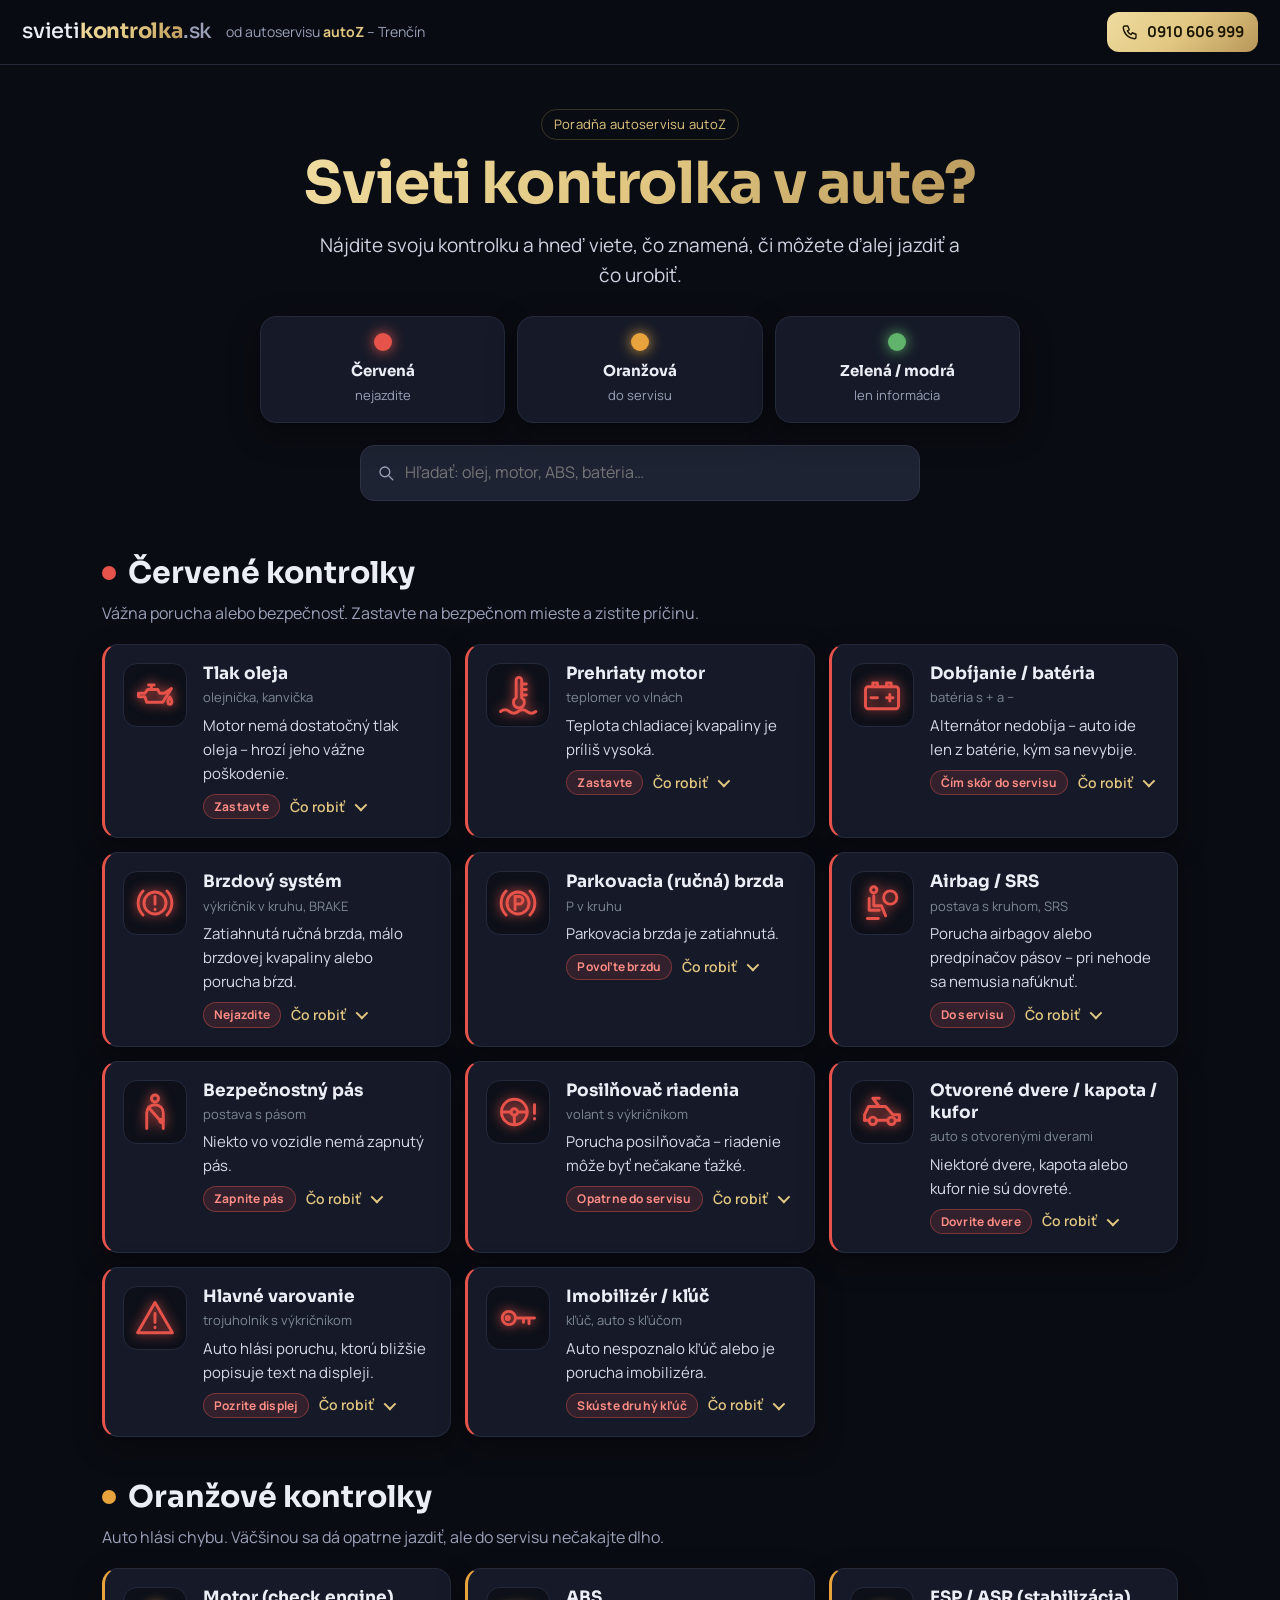
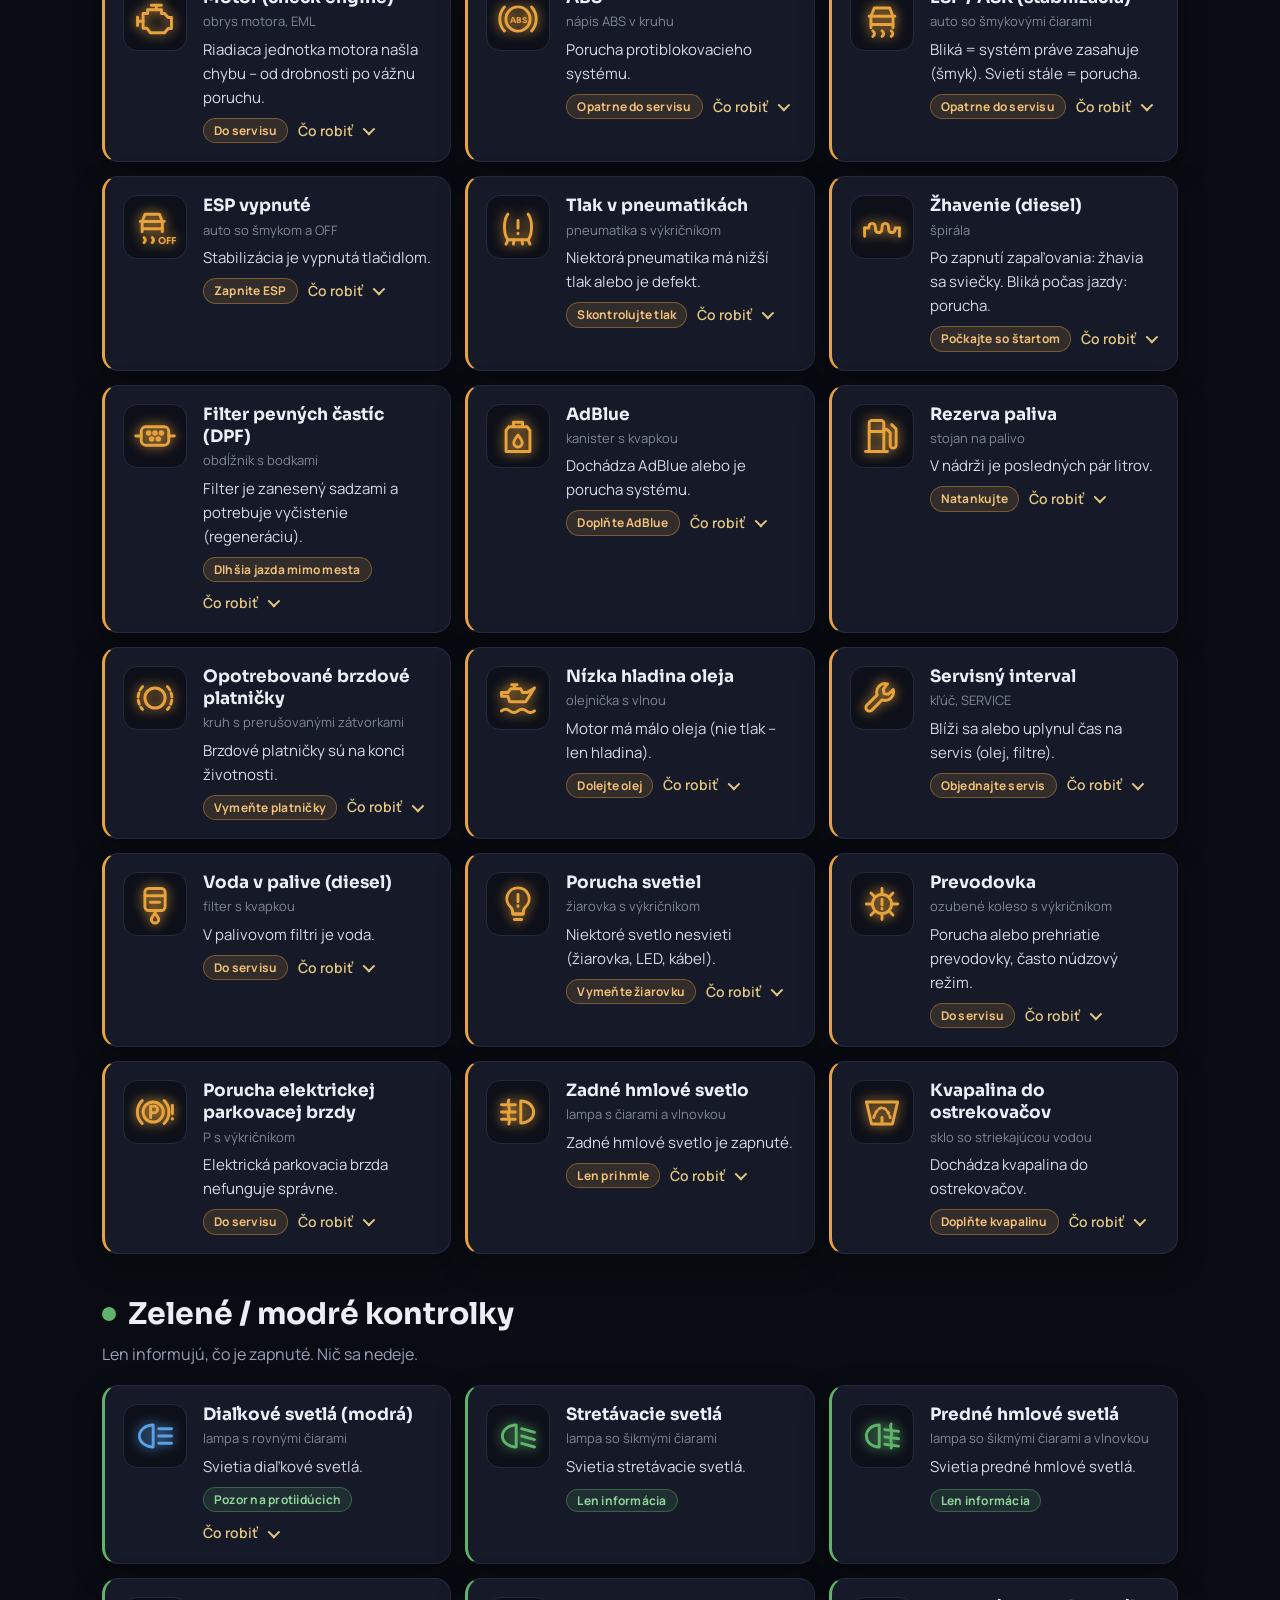
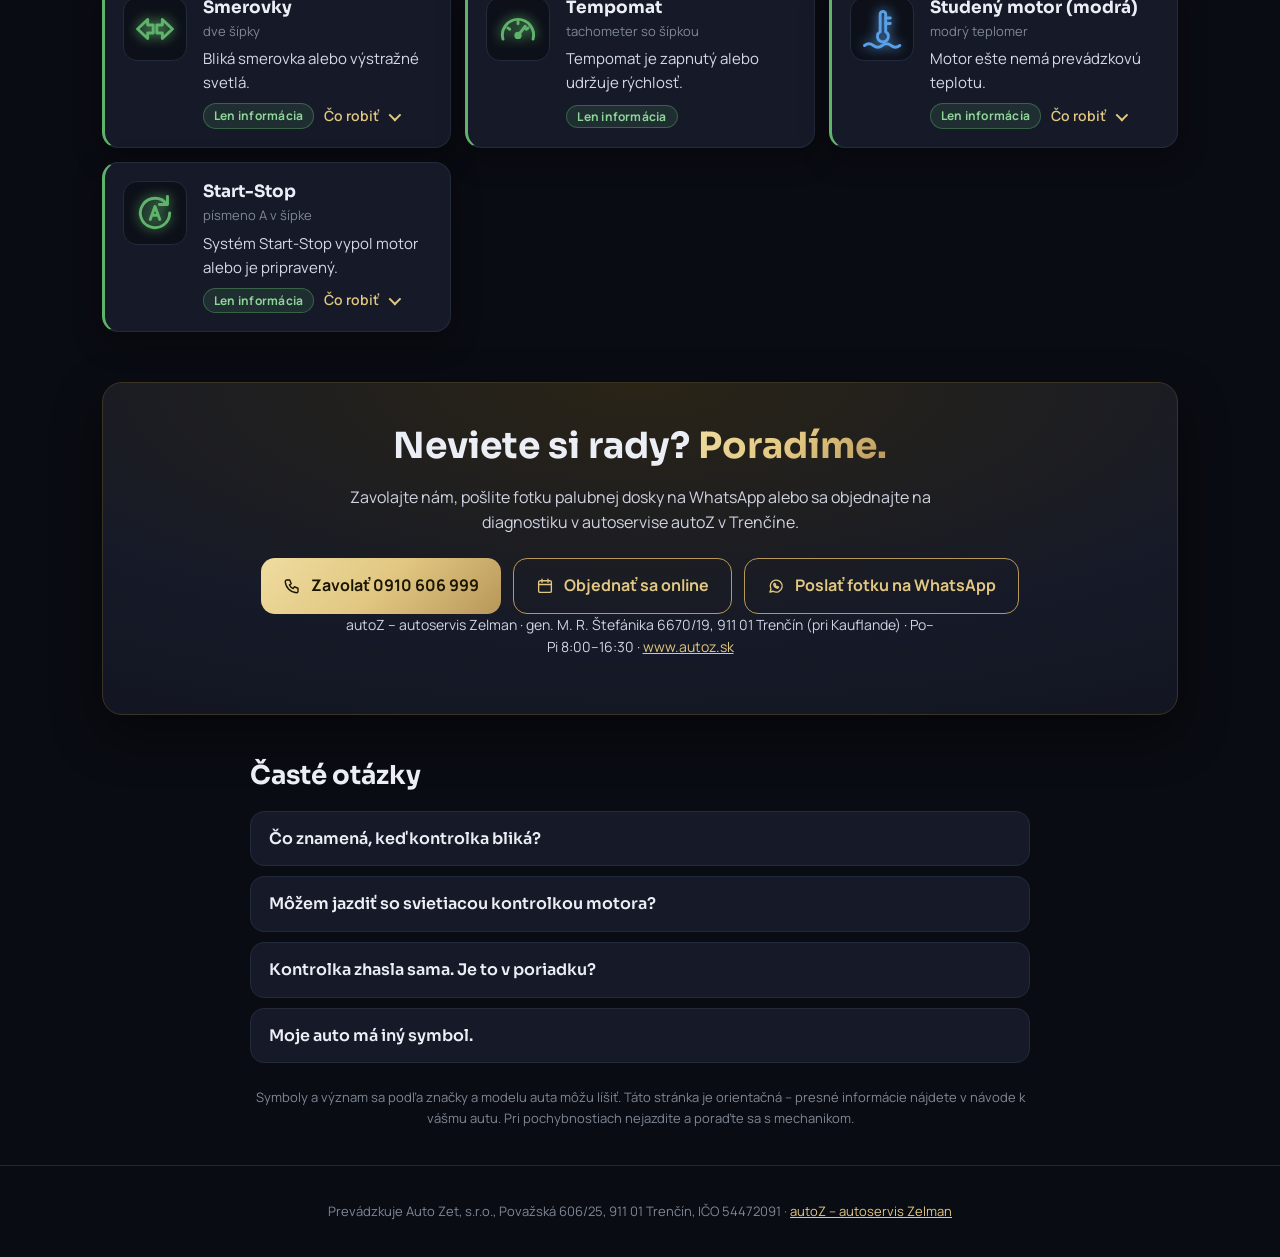
==== commit bb33b1c7: "Web späť na doméne svietikontrolka.sk (https)" ====
--- a/index.html
+++ b/index.html
@@ -1 +1,50 @@
-<!doctype html><html lang="sk"><head><meta charset="utf-8"><title>Svieti kontrolka v aute? – autoZ</title><meta http-equiv="refresh" content="0;url=https://www.autoz.sk/svieti-kontrolka/"><link rel="canonical" href="https://www.autoz.sk/svieti-kontrolka/"><script>location.replace("https://www.autoz.sk/svieti-kontrolka/")</script></head><body><a href="https://www.autoz.sk/svieti-kontrolka/">Svieti kontrolka v aute?</a></body></html>
+<!doctype html><html lang="sk"><head><meta charset="utf-8">
+<meta name="viewport" content="width=device-width,initial-scale=1">
+<title>Svieti kontrolka v aute? Čo znamená a či môžete jazdiť | svietikontrolka.sk</title>
+<meta name="description" content="Prehľad 36 kontroliek v aute podľa farby: čo znamenajú, či môžete ďalej jazdiť a čo urobiť. Keď si neviete rady, zavolajte autoservisu autoZ v Trenčíne.">
+<link rel="canonical" href="https://svietikontrolka.sk/">
+<meta property="og:title" content="Svieti kontrolka v aute?"><meta property="og:description" content="Čo znamená kontrolka, či môžete jazdiť a čo urobiť.">
+<meta property="og:url" content="https://svietikontrolka.sk/"><meta property="og:type" content="website"><meta name="theme-color" content="#0a0c13">
+<link rel="preload" href="pisma/sora-latin-wght-normal.woff2" as="font" type="font/woff2" crossorigin>
+<link rel="stylesheet" href="styl.css?v=3">
+<script type="application/ld+json">{"@context": "https://schema.org", "@graph": [{"@type": "FAQPage", "mainEntity": [{"@type": "Question", "name": "Čo znamená, keď kontrolka bliká?", "acceptedAnswer": {"@type": "Answer", "text": "Blikajúca kontrolka je skoro vždy naliehavejšia ako svietiaca. Pri kontrolke motora blikanie znamená vynechávanie zapaľovania – zastavte a nepridávajte plyn."}}, {"@type": "Question", "name": "Môžem jazdiť so svietiacou kontrolkou motora?", "acceptedAnswer": {"@type": "Answer", "text": "Keď svieti (nebliká) a auto ide normálne, opatrne áno – do servisu na diagnostiku. Keď bliká alebo auto stráca výkon, nie."}}, {"@type": "Question", "name": "Kontrolka zhasla sama. Je to v poriadku?", "acceptedAnswer": {"@type": "Answer", "text": "Chyba ostáva zapísaná v pamäti riadiacej jednotky. Keď sa vracia, dajte auto prečítať diagnostikou."}}, {"@type": "Question", "name": "Moje auto má iný symbol.", "acceptedAnswer": {"@type": "Answer", "text": "Symboly sa podľa značky trochu líšia. Pozrite návod k autu, alebo nám pošlite fotku palubnej dosky na WhatsApp a poradíme."}}]}, {"@type": "AutoRepair", "name": "autoZ – autoservis Zelman", "telephone": "+421 910 606 999", "url": "https://www.autoz.sk/", "address": {"@type": "PostalAddress", "streetAddress": "gen. M. R. Štefánika 6670/19", "postalCode": "911 01", "addressLocality": "Trenčín", "addressCountry": "SK"}, "openingHours": "Mo-Fr 08:00-16:30"}]}</script>
+</head><body>
+<header class="top"><a class="logo" href="./">svieti<b>kontrolka</b><span>.sk</span></a>
+<a class="od" href="https://www.autoz.sk/?z=svietikontrolka">od autoservisu <b>autoZ</b> – Trenčín</a>
+<a class="tel-top" href="tel:+421910606999"><svg viewBox="0 0 24 24" fill="none" stroke="currentColor" stroke-width="1.8" stroke-linecap="round" stroke-linejoin="round"><path d="M5 4h4l2 5-2.5 1.5a11 11 0 0 0 5 5L15 13l5 2v4a2 2 0 0 1-2 2A16 16 0 0 1 3 6a2 2 0 0 1 2-2z"/></svg><span>0910 606 999</span></a></header>
+<main>
+<section class="hero">
+<p class="stitok">Poradňa autoservisu autoZ</p>
+<h1><span class="zlato">Svieti kontrolka v&nbsp;aute?</span></h1>
+<p class="lead">Nájdite svoju kontrolku a hneď viete, čo znamená, či môžete ďalej jazdiť a čo urobiť.</p>
+<div class="semafor">
+<a href="#cervene" class="sf sf-c"><span class="bod"></span><b>Červená</b><small>nejazdite</small></a>
+<a href="#oranzove" class="sf sf-o"><span class="bod"></span><b>Oranžová</b><small>do servisu</small></a>
+<a href="#zelene" class="sf sf-z"><span class="bod"></span><b>Zelená / modrá</b><small>len informácia</small></a>
+</div>
+<label class="hladaj"><svg viewBox="0 0 24 24" fill="none" stroke="currentColor" stroke-width="1.8" stroke-linecap="round"><circle cx="10.5" cy="10.5" r="6.5"/><path d="M15.5 15.5L21 21"/></svg><input id="q" type="search" placeholder="Hľadať: olej, motor, ABS, batéria…" autocomplete="off"></label>
+<p id="nic" class="nic" hidden>Takú kontrolku tu nemáme. Pošlite nám fotku na <a href="https://wa.me/421910606999">WhatsApp</a> alebo zavolajte <a href="tel:+421910606999">0910 606 999</a>.</p>
+</section>
+<section class="sk" id="cervene"><h2><span class="bod" style="background:#e5534b"></span>Červené kontrolky</h2><p class="sp">Vážna porucha alebo bezpečnosť. Zastavte na bezpečnom mieste a zistite príčinu.</p><div class="mriezka"><article class="k k-c" data-f="c" data-h="tlak oleja olejnička, kanvička motor nemá dostatočný tlak oleja – hrozí jeho vážne poškodenie. hneď bezpečne zastavte a vypnite motor. po pár minútach skontrolujte hladinu oleja na mierke. aj keď je olej doliaty a kontrolka zhasne, dajte auto skontrolovať. keď svieti ďalej, nejazdite – auto treba odtiahnuť."><div class="ik" style="--kf:#e5534b"><svg viewBox="0 0 24 24" fill="none" stroke="#e5534b" style="color:#e5534b" stroke-width="1.6" stroke-linecap="round" stroke-linejoin="round" aria-hidden="true"><path d="M3 11h3.5l1.5-2h5.5l1 2h2.5l4-2.5-4.8 7.5H7.5l-1-3H3z"/><path d="M10 9V6.5M8.5 6.5h3"/><path d="M21.2 15.5c0 .9-.5 1.5-1.1 1.5s-1.1-.6-1.1-1.5.6-1.6 1.1-2.4c.5.8 1.1 1.5 1.1 2.4z"/></svg></div><div class="tx"><h3>Tlak oleja</h3><p class="vy">olejnička, kanvička</p><p class="co">Motor nemá dostatočný tlak oleja – hrozí jeho vážne poškodenie.</p><details><summary><span class="st st-c">Zastavte</span><span class="cr">Čo robiť</span></summary><p>Hneď bezpečne zastavte a vypnite motor. Po pár minútach skontrolujte hladinu oleja na mierke. Aj keď je olej doliaty a kontrolka zhasne, dajte auto skontrolovať. Keď svieti ďalej, nejazdite – auto treba odtiahnuť.</p></details></div></article><article class="k k-c" data-f="c" data-h="prehriaty motor teplomer vo vlnách teplota chladiacej kvapaliny je príliš vysoká. zastavte, vypnite motor a nechajte ho vychladnúť. uzáver chladiča ani nádržky na horúcom motore neotvárajte. skontrolujte hladinu kvapaliny a únik pod autom. s prehriatym motorom ďalej nejazdite."><div class="ik" style="--kf:#e5534b"><svg viewBox="0 0 24 24" fill="none" stroke="#e5534b" style="color:#e5534b" stroke-width="1.6" stroke-linecap="round" stroke-linejoin="round" aria-hidden="true"><path d="M11 13.5V4a1.5 1.5 0 0 1 3 0v9.5a3 3 0 1 1-3 0z"/><path d="M14 6h2.5M14 9h2.5M14 12h2.5"/><path d="M2.5 21c1.6-1.2 3.2-1.2 4.8 0s3.2 1.2 4.8 0 3.2-1.2 4.8 0 3.2 1.2 4.8 0"/></svg></div><div class="tx"><h3>Prehriaty motor</h3><p class="vy">teplomer vo vlnách</p><p class="co">Teplota chladiacej kvapaliny je príliš vysoká.</p><details><summary><span class="st st-c">Zastavte</span><span class="cr">Čo robiť</span></summary><p>Zastavte, vypnite motor a nechajte ho vychladnúť. Uzáver chladiča ani nádržky na horúcom motore neotvárajte. Skontrolujte hladinu kvapaliny a únik pod autom. S prehriatym motorom ďalej nejazdite.</p></details></div></article><article class="k k-c" data-f="c" data-h="dobíjanie / batéria batéria s + a − alternátor nedobíja – auto ide len z batérie, kým sa nevybije. vypnite nepotrebné spotrebiče (kúrenie, sedačky, rádio) a dôjdite na najbližšie bezpečné miesto. ak súčasne svieti aj teplota motora alebo stuhne riadenie, môže byť prasknutý remeň – zastavte hneď."><div class="ik" style="--kf:#e5534b"><svg viewBox="0 0 24 24" fill="none" stroke="#e5534b" style="color:#e5534b" stroke-width="1.6" stroke-linecap="round" stroke-linejoin="round" aria-hidden="true"><rect x="3" y="7.5" width="18" height="12" rx="1.5"/><path d="M7 7.5V5.5h2.5v2M14.5 7.5V5.5H17v2"/><path d="M6 13.5h3.5M14.5 13.5H18M16.25 11.75v3.5"/></svg></div><div class="tx"><h3>Dobíjanie / batéria</h3><p class="vy">batéria s + a −</p><p class="co">Alternátor nedobíja – auto ide len z batérie, kým sa nevybije.</p><details><summary><span class="st st-c">Čím skôr do servisu</span><span class="cr">Čo robiť</span></summary><p>Vypnite nepotrebné spotrebiče (kúrenie, sedačky, rádio) a dôjdite na najbližšie bezpečné miesto. Ak súčasne svieti aj teplota motora alebo stuhne riadenie, môže byť prasknutý remeň – zastavte hneď.</p></details></div></article><article class="k k-c" data-f="c" data-h="brzdový systém výkričník v kruhu, brake zatiahnutá ručná brzda, málo brzdovej kvapaliny alebo porucha bŕzd. najprv skontrolujte, či je úplne povolená ručná brzda. ak kontrolka svieti aj tak, skontrolujte hladinu brzdovej kvapaliny. keď je nízka alebo brzdový pedál ide hlbšie, nejazdite."><div class="ik" style="--kf:#e5534b"><svg viewBox="0 0 24 24" fill="none" stroke="#e5534b" style="color:#e5534b" stroke-width="1.6" stroke-linecap="round" stroke-linejoin="round" aria-hidden="true"><circle cx="12" cy="12" r="6"/><path d="M12 8.5v4.2M12 15.4v.3"/><path d="M5.5 5.5a9.2 9.2 0 0 0 0 13M18.5 5.5a9.2 9.2 0 0 1 0 13"/></svg></div><div class="tx"><h3>Brzdový systém</h3><p class="vy">výkričník v kruhu, BRAKE</p><p class="co">Zatiahnutá ručná brzda, málo brzdovej kvapaliny alebo porucha bŕzd.</p><details><summary><span class="st st-c">Nejazdite</span><span class="cr">Čo robiť</span></summary><p>Najprv skontrolujte, či je úplne povolená ručná brzda. Ak kontrolka svieti aj tak, skontrolujte hladinu brzdovej kvapaliny. Keď je nízka alebo brzdový pedál ide hlbšie, nejazdite.</p></details></div></article><article class="k k-c" data-f="c" data-h="parkovacia (ručná) brzda p v kruhu parkovacia brzda je zatiahnutá. pred jazdou ju povoľte. ak svieti aj pri povolenej brzde, ide o poruchu – pozrite kontrolku brzdový systém."><div class="ik" style="--kf:#e5534b"><svg viewBox="0 0 24 24" fill="none" stroke="#e5534b" style="color:#e5534b" stroke-width="1.6" stroke-linecap="round" stroke-linejoin="round" aria-hidden="true"><circle cx="12" cy="12" r="6"/><path d="M10.4 15.5v-7h2.3a2 2 0 0 1 0 4h-2.3"/><path d="M5.5 5.5a9.2 9.2 0 0 0 0 13M18.5 5.5a9.2 9.2 0 0 1 0 13"/></svg></div><div class="tx"><h3>Parkovacia (ručná) brzda</h3><p class="vy">P v kruhu</p><p class="co">Parkovacia brzda je zatiahnutá.</p><details><summary><span class="st st-c">Povoľte brzdu</span><span class="cr">Čo robiť</span></summary><p>Pred jazdou ju povoľte. Ak svieti aj pri povolenej brzde, ide o poruchu – pozrite kontrolku Brzdový systém.</p></details></div></article><article class="k k-c" data-f="c" data-h="airbag / srs postava s kruhom, srs porucha airbagov alebo predpínačov pásov – pri nehode sa nemusia nafúknuť. auto ide normálne, ale chýba vám ochrana pri nehode. do servisu čím skôr. častá príčina je konektor pod sedadlom alebo vybitá batéria."><div class="ik" style="--kf:#e5534b"><svg viewBox="0 0 24 24" fill="none" stroke="#e5534b" style="color:#e5534b" stroke-width="1.6" stroke-linecap="round" stroke-linejoin="round" aria-hidden="true"><circle cx="7.5" cy="4.8" r="1.7"/><path d="M7.5 8.2v5.3h4.2l2.3 5.5"/><path d="M5 9.5v6.5h5.5"/><circle cx="16.5" cy="9" r="3.6"/><path d="M4 20.5h6"/></svg></div><div class="tx"><h3>Airbag / SRS</h3><p class="vy">postava s kruhom, SRS</p><p class="co">Porucha airbagov alebo predpínačov pásov – pri nehode sa nemusia nafúknuť.</p><details><summary><span class="st st-c">Do servisu</span><span class="cr">Čo robiť</span></summary><p>Auto ide normálne, ale chýba vám ochrana pri nehode. Do servisu čím skôr. Častá príčina je konektor pod sedadlom alebo vybitá batéria.</p></details></div></article><article class="k k-c" data-f="c" data-h="bezpečnostný pás postava s pásom niekto vo vozidle nemá zapnutý pás. zapnite pás vodiča aj spolujazdcov. ak svieti pri zapnutých pásoch, môže ísť o snímač v sedadle alebo zámku."><div class="ik" style="--kf:#e5534b"><svg viewBox="0 0 24 24" fill="none" stroke="#e5534b" style="color:#e5534b" stroke-width="1.6" stroke-linecap="round" stroke-linejoin="round" aria-hidden="true"><circle cx="12" cy="4.6" r="1.9"/><path d="M7.5 21v-8.5a4.5 4.5 0 0 1 9 0V21"/><path d="M8.5 9.5l7.5 8.5"/><circle cx="15.5" cy="16.8" r=".9"/></svg></div><div class="tx"><h3>Bezpečnostný pás</h3><p class="vy">postava s pásom</p><p class="co">Niekto vo vozidle nemá zapnutý pás.</p><details><summary><span class="st st-c">Zapnite pás</span><span class="cr">Čo robiť</span></summary><p>Zapnite pás vodiča aj spolujazdcov. Ak svieti pri zapnutých pásoch, môže ísť o snímač v sedadle alebo zámku.</p></details></div></article><article class="k k-c" data-f="c" data-h="posilňovač riadenia volant s výkričníkom porucha posilňovača – riadenie môže byť nečakane ťažké. jazdite opatrne a pomaly, ráta sa s väčšou silou na volante. pri hydraulickom posilňovači skontrolujte kvapalinu. do servisu čím skôr."><div class="ik" style="--kf:#e5534b"><svg viewBox="0 0 24 24" fill="none" stroke="#e5534b" style="color:#e5534b" stroke-width="1.6" stroke-linecap="round" stroke-linejoin="round" aria-hidden="true"><circle cx="10" cy="12" r="7"/><circle cx="10" cy="12" r="1.8"/><path d="M3 12h5.2M11.8 12H17M10 13.8V19"/><path d="M21 8v4.8M21 15.5v.3"/></svg></div><div class="tx"><h3>Posilňovač riadenia</h3><p class="vy">volant s výkričníkom</p><p class="co">Porucha posilňovača – riadenie môže byť nečakane ťažké.</p><details><summary><span class="st st-c">Opatrne do servisu</span><span class="cr">Čo robiť</span></summary><p>Jazdite opatrne a pomaly, ráta sa s väčšou silou na volante. Pri hydraulickom posilňovači skontrolujte kvapalinu. Do servisu čím skôr.</p></details></div></article><article class="k k-c" data-f="c" data-h="otvorené dvere / kapota / kufor auto s otvorenými dverami niektoré dvere, kapota alebo kufor nie sú dovreté. zastavte a dvere dovrite. ak svieti pri zatvorených dverách, býva chybný spínač v zámku."><div class="ik" style="--kf:#e5534b"><svg viewBox="0 0 24 24" fill="none" stroke="#e5534b" style="color:#e5534b" stroke-width="1.6" stroke-linecap="round" stroke-linejoin="round" aria-hidden="true"><path d="M2.5 16.5v-3l2.2-4.5h9.3l4 4.5h3.5v3"/><path d="M2.5 16.5h2M9.3 16.5h5.5M19.6 16.5h1.9"/><circle cx="7" cy="16.8" r="2"/><circle cx="17.2" cy="16.8" r="2"/><path d="M10.5 9l-3.5-4.5h3.5"/></svg></div><div class="tx"><h3>Otvorené dvere / kapota / kufor</h3><p class="vy">auto s otvorenými dverami</p><p class="co">Niektoré dvere, kapota alebo kufor nie sú dovreté.</p><details><summary><span class="st st-c">Dovrite dvere</span><span class="cr">Čo robiť</span></summary><p>Zastavte a dvere dovrite. Ak svieti pri zatvorených dverách, býva chybný spínač v zámku.</p></details></div></article><article class="k k-c" data-f="c" data-h="hlavné varovanie trojuholník s výkričníkom auto hlási poruchu, ktorú bližšie popisuje text na displeji. prečítajte si správu na palubnom počítači. červený trojuholník berte vážne – zastavte a zistite, čo auto hlási. oranžový znamená menej naliehavú poruchu."><div class="ik" style="--kf:#e5534b"><svg viewBox="0 0 24 24" fill="none" stroke="#e5534b" style="color:#e5534b" stroke-width="1.6" stroke-linecap="round" stroke-linejoin="round" aria-hidden="true"><path d="M12 3.5l9.5 16.5h-19z"/><path d="M12 9.5v5M12 17v.3"/></svg></div><div class="tx"><h3>Hlavné varovanie</h3><p class="vy">trojuholník s výkričníkom</p><p class="co">Auto hlási poruchu, ktorú bližšie popisuje text na displeji.</p><details><summary><span class="st st-c">Pozrite displej</span><span class="cr">Čo robiť</span></summary><p>Prečítajte si správu na palubnom počítači. Červený trojuholník berte vážne – zastavte a zistite, čo auto hlási. Oranžový znamená menej naliehavú poruchu.</p></details></div></article><article class="k k-c" data-f="c" data-h="imobilizér / kľúč kľúč, auto s kľúčom auto nespoznalo kľúč alebo je porucha imobilizéra. skúste druhý kľúč a vymeňte batériu v kľúči. ak auto nenaštartuje ani potom, treba diagnostiku."><div class="ik" style="--kf:#e5534b"><svg viewBox="0 0 24 24" fill="none" stroke="#e5534b" style="color:#e5534b" stroke-width="1.6" stroke-linecap="round" stroke-linejoin="round" aria-hidden="true"><circle cx="7" cy="12" r="3.6"/><path d="M10.6 12H21M18 12v3.2M15 12v2.4"/><circle cx="6.4" cy="12" r=".9"/></svg></div><div class="tx"><h3>Imobilizér / kľúč</h3><p class="vy">kľúč, auto s kľúčom</p><p class="co">Auto nespoznalo kľúč alebo je porucha imobilizéra.</p><details><summary><span class="st st-c">Skúste druhý kľúč</span><span class="cr">Čo robiť</span></summary><p>Skúste druhý kľúč a vymeňte batériu v kľúči. Ak auto nenaštartuje ani potom, treba diagnostiku.</p></details></div></article></div></section><section class="sk" id="oranzove"><h2><span class="bod" style="background:#e8a33d"></span>Oranžové kontrolky</h2><p class="sp">Auto hlási chybu. Väčšinou sa dá opatrne jazdiť, ale do servisu nečakajte dlho.</p><div class="mriezka"><article class="k k-o" data-f="o" data-h="motor (check engine) obrys motora, eml riadiaca jednotka motora našla chybu – od drobnosti po vážnu poruchu. keď kontrolka svieti a auto ide normálne, môžete opatrne dôjsť do servisu. keď bliká alebo auto stráca výkon a trasie sa, ide o vynechávanie zapaľovania – nepridávajte plyn a zastavte, hrozí poškodenie katalyzátora. bez diagnostiky sa príčina nedá určiť."><div class="ik" style="--kf:#e8a33d"><svg viewBox="0 0 24 24" fill="none" stroke="#e8a33d" style="color:#e8a33d" stroke-width="1.6" stroke-linecap="round" stroke-linejoin="round" aria-hidden="true"><path d="M5.5 9H8V7h7.5v2h1.7l2 2.2H21v6h-1.8l-2 2.3H9.5L7.5 17h-2z"/><path d="M2.5 11v4.5M2.5 13.2h3M10 4.5h5.5M12.75 4.5V7"/></svg></div><div class="tx"><h3>Motor (check engine)</h3><p class="vy">obrys motora, EML</p><p class="co">Riadiaca jednotka motora našla chybu – od drobnosti po vážnu poruchu.</p><details><summary><span class="st st-o">Do servisu</span><span class="cr">Čo robiť</span></summary><p>Keď kontrolka svieti a auto ide normálne, môžete opatrne dôjsť do servisu. Keď bliká alebo auto stráca výkon a trasie sa, ide o vynechávanie zapaľovania – nepridávajte plyn a zastavte, hrozí poškodenie katalyzátora. Bez diagnostiky sa príčina nedá určiť.</p></details></div></article><article class="k k-o" data-f="o" data-h="abs nápis abs v kruhu porucha protiblokovacieho systému. brzdy fungujú, ale kolesá sa pri prudkom brzdení môžu zablokovať. jazdite opatrnejšie s väčším odstupom. častá príčina je snímač otáčok kolesa."><div class="ik" style="--kf:#e8a33d"><svg viewBox="0 0 24 24" fill="none" stroke="#e8a33d" style="color:#e8a33d" stroke-width="1.6" stroke-linecap="round" stroke-linejoin="round" aria-hidden="true"><circle cx="12" cy="12" r="6.6"/><path d="M4.6 5.5a9.6 9.6 0 0 0 0 13M19.4 5.5a9.6 9.6 0 0 1 0 13"/><text x="12" y="14.2" text-anchor="middle" font-size="4.4" font-weight="700" fill="currentColor" stroke="none" font-family="Sora,Arial,sans-serif">ABS</text></svg></div><div class="tx"><h3>ABS</h3><p class="vy">nápis ABS v kruhu</p><p class="co">Porucha protiblokovacieho systému.</p><details><summary><span class="st st-o">Opatrne do servisu</span><span class="cr">Čo robiť</span></summary><p>Brzdy fungujú, ale kolesá sa pri prudkom brzdení môžu zablokovať. Jazdite opatrnejšie s väčším odstupom. Častá príčina je snímač otáčok kolesa.</p></details></div></article><article class="k k-o" data-f="o" data-h="esp / asr (stabilizácia) auto so šmykovými čiarami bliká = systém práve zasahuje (šmyk). svieti stále = porucha. keď bliká, uberte plyn a jazdite pokojnejšie. keď svieti stále, systém nepomáha pri šmyku – jazdite opatrne a dajte ho skontrolovať. často svieti spolu s abs."><div class="ik" style="--kf:#e8a33d"><svg viewBox="0 0 24 24" fill="none" stroke="#e8a33d" style="color:#e8a33d" stroke-width="1.6" stroke-linecap="round" stroke-linejoin="round" aria-hidden="true"><path d="M6 10.5l1.8-4.5h8.4l1.8 4.5v4.5H6z"/><path d="M5 10.5h14M6 15v1.8M18 15v1.8"/><path d="M7 21.5c1.2-1 1.2-2 0-3M12 21.5c1.2-1 1.2-2 0-3M17 21.5c1.2-1 1.2-2 0-3"/></svg></div><div class="tx"><h3>ESP / ASR (stabilizácia)</h3><p class="vy">auto so šmykovými čiarami</p><p class="co">Bliká = systém práve zasahuje (šmyk). Svieti stále = porucha.</p><details><summary><span class="st st-o">Opatrne do servisu</span><span class="cr">Čo robiť</span></summary><p>Keď bliká, uberte plyn a jazdite pokojnejšie. Keď svieti stále, systém nepomáha pri šmyku – jazdite opatrne a dajte ho skontrolovať. Často svieti spolu s ABS.</p></details></div></article><article class="k k-o" data-f="o" data-h="esp vypnuté auto so šmykom a off stabilizácia je vypnutá tlačidlom. zapnite ju tlačidlom na palubnej doske. ak sa nedá zapnúť, je to porucha."><div class="ik" style="--kf:#e8a33d"><svg viewBox="0 0 24 24" fill="none" stroke="#e8a33d" style="color:#e8a33d" stroke-width="1.6" stroke-linecap="round" stroke-linejoin="round" aria-hidden="true"><path d="M5 9l1.6-4h7.8L16 9v4H5z"/><path d="M4 9h13M5 13v1.6M16 13v1.6"/><path d="M6 20.5c1-.9 1-1.8 0-2.7M10.5 20.5c1-.9 1-1.8 0-2.7"/><text x="18.6" y="21" text-anchor="middle" font-size="5.2" font-weight="700" fill="currentColor" stroke="none" font-family="Sora,Arial,sans-serif">OFF</text></svg></div><div class="tx"><h3>ESP vypnuté</h3><p class="vy">auto so šmykom a OFF</p><p class="co">Stabilizácia je vypnutá tlačidlom.</p><details><summary><span class="st st-o">Zapnite ESP</span><span class="cr">Čo robiť</span></summary><p>Zapnite ju tlačidlom na palubnej doske. Ak sa nedá zapnúť, je to porucha.</p></details></div></article><article class="k k-o" data-f="o" data-h="tlak v pneumatikách pneumatika s výkričníkom niektorá pneumatika má nižší tlak alebo je defekt. pozrite pneumatiky a dohustite podľa štítku v dverách alebo na viečku nádrže. po dohustení systém podľa návodu resetujte. ak tlak opäť klesá, je defekt."><div class="ik" style="--kf:#e8a33d"><svg viewBox="0 0 24 24" fill="none" stroke="#e8a33d" style="color:#e8a33d" stroke-width="1.6" stroke-linecap="round" stroke-linejoin="round" aria-hidden="true"><path d="M6.5 5C4 8.2 4 15.8 6.5 19h11c2.5-3.2 2.5-10.8 0-14"/><path d="M5.5 21.3l1-2.3M9.5 21.3l.4-2.3M14.5 21.3l-.4-2.3M18.5 21.3l-1-2.3"/><path d="M12 8.5v4.2M12 15.4v.3"/></svg></div><div class="tx"><h3>Tlak v pneumatikách</h3><p class="vy">pneumatika s výkričníkom</p><p class="co">Niektorá pneumatika má nižší tlak alebo je defekt.</p><details><summary><span class="st st-o">Skontrolujte tlak</span><span class="cr">Čo robiť</span></summary><p>Pozrite pneumatiky a dohustite podľa štítku v dverách alebo na viečku nádrže. Po dohustení systém podľa návodu resetujte. Ak tlak opäť klesá, je defekt.</p></details></div></article><article class="k k-o" data-f="o" data-h="žhavenie (diesel) špirála po zapnutí zapaľovania: žhavia sa sviečky. bliká počas jazdy: porucha. pred štartom počkajte, kým zhasne. ak bliká počas jazdy alebo auto zle štartuje, býva chybná žhaviaca sviečka alebo riadenie žhavenia."><div class="ik" style="--kf:#e8a33d"><svg viewBox="0 0 24 24" fill="none" stroke="#e8a33d" style="color:#e8a33d" stroke-width="1.6" stroke-linecap="round" stroke-linejoin="round" aria-hidden="true"><path d="M2.5 12.5h2.3c0-3.3 3.6-3.3 3.6 0s3.6 3.3 3.6 0 3.6-3.3 3.6 0 3.6 3.3 3.6 0h2.3"/><path d="M2.5 12.5V17M21.5 12.5V17"/></svg></div><div class="tx"><h3>Žhavenie (diesel)</h3><p class="vy">špirála</p><p class="co">Po zapnutí zapaľovania: žhavia sa sviečky. Bliká počas jazdy: porucha.</p><details><summary><span class="st st-o">Počkajte so štartom</span><span class="cr">Čo robiť</span></summary><p>Pred štartom počkajte, kým zhasne. Ak bliká počas jazdy alebo auto zle štartuje, býva chybná žhaviaca sviečka alebo riadenie žhavenia.</p></details></div></article><article class="k k-o" data-f="o" data-h="filter pevných častíc (dpf) obdĺžnik s bodkami filter je zanesený sadzami a potrebuje vyčistenie (regeneráciu). dajte autu dlhšiu jazdu mimo mesta pri stálych vyšších otáčkach, aby sa filter vypálil. ak kontrolka nezhasne alebo auto prejde do núdzového režimu, treba diagnostiku."><div class="ik" style="--kf:#e8a33d"><svg viewBox="0 0 24 24" fill="none" stroke="#e8a33d" style="color:#e8a33d" stroke-width="1.6" stroke-linecap="round" stroke-linejoin="round" aria-hidden="true"><rect x="4.5" y="7" width="15" height="10" rx="2.5"/><path d="M1.5 12h3M19.5 12h3"/><circle cx="8.5" cy="10.3" r=".7"/><circle cx="12" cy="10.3" r=".7"/><circle cx="15.5" cy="10.3" r=".7"/><circle cx="10.2" cy="13.7" r=".7"/><circle cx="13.8" cy="13.7" r=".7"/></svg></div><div class="tx"><h3>Filter pevných častíc (DPF)</h3><p class="vy">obdĺžnik s bodkami</p><p class="co">Filter je zanesený sadzami a potrebuje vyčistenie (regeneráciu).</p><details><summary><span class="st st-o">Dlhšia jazda mimo mesta</span><span class="cr">Čo robiť</span></summary><p>Dajte autu dlhšiu jazdu mimo mesta pri stálych vyšších otáčkach, aby sa filter vypálil. Ak kontrolka nezhasne alebo auto prejde do núdzového režimu, treba diagnostiku.</p></details></div></article><article class="k k-o" data-f="o" data-h="adblue kanister s kvapkou dochádza adblue alebo je porucha systému. doplňte adblue (predáva sa na pumpách). keď dôjde úplne, motor po vypnutí znova nenaštartuje. ak svieti aj po doplnení, treba diagnostiku."><div class="ik" style="--kf:#e8a33d"><svg viewBox="0 0 24 24" fill="none" stroke="#e8a33d" style="color:#e8a33d" stroke-width="1.6" stroke-linecap="round" stroke-linejoin="round" aria-hidden="true"><path d="M7 7h10l1.5 2v11.5h-13V9z"/><path d="M9.5 7V4.5h5V7"/><path d="M12 11.5c1.5 1.8 2.3 3 2.3 4.2a2.3 2.3 0 0 1-4.6 0c0-1.2.8-2.4 2.3-4.2z"/></svg></div><div class="tx"><h3>AdBlue</h3><p class="vy">kanister s kvapkou</p><p class="co">Dochádza AdBlue alebo je porucha systému.</p><details><summary><span class="st st-o">Doplňte AdBlue</span><span class="cr">Čo robiť</span></summary><p>Doplňte AdBlue (predáva sa na pumpách). Keď dôjde úplne, motor po vypnutí znova nenaštartuje. Ak svieti aj po doplnení, treba diagnostiku.</p></details></div></article><article class="k k-o" data-f="o" data-h="rezerva paliva stojan na palivo v nádrži je posledných pár litrov. natankujte. jazda na úplne prázdnej nádrži škodí palivovému čerpadlu, pri dieseli treba potom systém odvzdušniť."><div class="ik" style="--kf:#e8a33d"><svg viewBox="0 0 24 24" fill="none" stroke="#e8a33d" style="color:#e8a33d" stroke-width="1.6" stroke-linecap="round" stroke-linejoin="round" aria-hidden="true"><path d="M5 20.5V5a1.5 1.5 0 0 1 1.5-1.5h5A1.5 1.5 0 0 1 13 5v15.5"/><path d="M5 9.5h8M3 20.5h12"/><path d="M13 8.5h1.8l1.7 1.7v6.8a1.6 1.6 0 0 0 3.2 0V8.2l-2.4-2.4"/></svg></div><div class="tx"><h3>Rezerva paliva</h3><p class="vy">stojan na palivo</p><p class="co">V nádrži je posledných pár litrov.</p><details><summary><span class="st st-o">Natankujte</span><span class="cr">Čo robiť</span></summary><p>Natankujte. Jazda na úplne prázdnej nádrži škodí palivovému čerpadlu, pri dieseli treba potom systém odvzdušniť.</p></details></div></article><article class="k k-o" data-f="o" data-h="opotrebované brzdové platničky kruh s prerušovanými zátvorkami brzdové platničky sú na konci životnosti. jazdiť sa dá, ale výmenu neodkladajte. kovová podložka platničky inak poškodí brzdový kotúč."><div class="ik" style="--kf:#e8a33d"><svg viewBox="0 0 24 24" fill="none" stroke="#e8a33d" style="color:#e8a33d" stroke-width="1.6" stroke-linecap="round" stroke-linejoin="round" aria-hidden="true"><circle cx="12" cy="12" r="5.5"/><path d="M5.2 5.8a9.2 9.2 0 0 0 0 12.4M18.8 5.8a9.2 9.2 0 0 1 0 12.4" stroke-dasharray="2.2 1.8"/></svg></div><div class="tx"><h3>Opotrebované brzdové platničky</h3><p class="vy">kruh s prerušovanými zátvorkami</p><p class="co">Brzdové platničky sú na konci životnosti.</p><details><summary><span class="st st-o">Vymeňte platničky</span><span class="cr">Čo robiť</span></summary><p>Jazdiť sa dá, ale výmenu neodkladajte. Kovová podložka platničky inak poškodí brzdový kotúč.</p></details></div></article><article class="k k-o" data-f="o" data-h="nízka hladina oleja olejnička s vlnou motor má málo oleja (nie tlak – len hladina). skontrolujte mierku a dolejte olej podľa návodu k autu. keď olej ubúda často, treba hľadať, kade ide preč."><div class="ik" style="--kf:#e8a33d"><svg viewBox="0 0 24 24" fill="none" stroke="#e8a33d" style="color:#e8a33d" stroke-width="1.6" stroke-linecap="round" stroke-linejoin="round" aria-hidden="true"><path d="M3 9h3.5l1.5-2h5.5l1 2h2.5l4-2.5-4.8 7.5H7.5l-1-3H3z"/><path d="M10 7V4.8M8.5 4.8h3"/><path d="M3 19c1.5-1.2 3-1.2 4.5 0s3 1.2 4.5 0 3-1.2 4.5 0 3 1.2 4.5 0"/></svg></div><div class="tx"><h3>Nízka hladina oleja</h3><p class="vy">olejnička s vlnou</p><p class="co">Motor má málo oleja (nie tlak – len hladina).</p><details><summary><span class="st st-o">Dolejte olej</span><span class="cr">Čo robiť</span></summary><p>Skontrolujte mierku a dolejte olej podľa návodu k autu. Keď olej ubúda často, treba hľadať, kade ide preč.</p></details></div></article><article class="k k-o" data-f="o" data-h="servisný interval kľúč, service blíži sa alebo uplynul čas na servis (olej, filtre). objednajte sa na servisnú prehliadku. po servise sa interval vynuluje."><div class="ik" style="--kf:#e8a33d"><svg viewBox="0 0 24 24" fill="none" stroke="#e8a33d" style="color:#e8a33d" stroke-width="1.6" stroke-linecap="round" stroke-linejoin="round" aria-hidden="true"><path d="M15 4.3a4.6 4.6 0 0 0-5.6 6L3.8 15.9a1.9 1.9 0 0 0 2.7 2.7l5.6-5.6a4.6 4.6 0 0 0 6-5.6l-2.6 2.6-2.4-.4-.4-2.4z"/></svg></div><div class="tx"><h3>Servisný interval</h3><p class="vy">kľúč, SERVICE</p><p class="co">Blíži sa alebo uplynul čas na servis (olej, filtre).</p><details><summary><span class="st st-o">Objednajte servis</span><span class="cr">Čo robiť</span></summary><p>Objednajte sa na servisnú prehliadku. Po servise sa interval vynuluje.</p></details></div></article><article class="k k-o" data-f="o" data-h="voda v palive (diesel) filter s kvapkou v palivovom filtri je voda. vodu treba z filtra vypustiť alebo filter vymeniť. neodkladajte to – voda poškodzuje vstrekovací systém."><div class="ik" style="--kf:#e8a33d"><svg viewBox="0 0 24 24" fill="none" stroke="#e8a33d" style="color:#e8a33d" stroke-width="1.6" stroke-linecap="round" stroke-linejoin="round" aria-hidden="true"><rect x="6.5" y="3.5" width="11" height="12" rx="2"/><path d="M6.5 7.5h11M12 15.5v1.3"/><path d="M12 17.2c1.3 1.5 2 2.4 2 3.2a2 2 0 0 1-4 0c0-.8.7-1.7 2-3.2z"/><path d="M9.5 11h5"/></svg></div><div class="tx"><h3>Voda v palive (diesel)</h3><p class="vy">filter s kvapkou</p><p class="co">V palivovom filtri je voda.</p><details><summary><span class="st st-o">Do servisu</span><span class="cr">Čo robiť</span></summary><p>Vodu treba z filtra vypustiť alebo filter vymeniť. Neodkladajte to – voda poškodzuje vstrekovací systém.</p></details></div></article><article class="k k-o" data-f="o" data-h="porucha svetiel žiarovka s výkričníkom niektoré svetlo nesvieti (žiarovka, led, kábel). obíďte auto a pozrite, ktoré svetlo nesvieti. chybné svetlo je dôvod na pokutu aj na neúspešnú stk."><div class="ik" style="--kf:#e8a33d"><svg viewBox="0 0 24 24" fill="none" stroke="#e8a33d" style="color:#e8a33d" stroke-width="1.6" stroke-linecap="round" stroke-linejoin="round" aria-hidden="true"><path d="M9.2 17.5h5.6M10 20.5h4"/><path d="M12 3.2a6 6 0 0 0-3.9 10.6c.8.8 1.1 1.7 1.1 3.7h5.6c0-2 .3-2.9 1.1-3.7A6 6 0 0 0 12 3.2z"/><path d="M12 6.8v4M12 13v.3"/></svg></div><div class="tx"><h3>Porucha svetiel</h3><p class="vy">žiarovka s výkričníkom</p><p class="co">Niektoré svetlo nesvieti (žiarovka, LED, kábel).</p><details><summary><span class="st st-o">Vymeňte žiarovku</span><span class="cr">Čo robiť</span></summary><p>Obíďte auto a pozrite, ktoré svetlo nesvieti. Chybné svetlo je dôvod na pokutu aj na neúspešnú STK.</p></details></div></article><article class="k k-o" data-f="o" data-h="prevodovka ozubené koleso s výkričníkom porucha alebo prehriatie prevodovky, často núdzový režim. jazdite pokojne bez prudkého rozbiehania. keď auto ostane v jednom prevodovom stupni, ide o núdzový režim – do servisu."><div class="ik" style="--kf:#e8a33d"><svg viewBox="0 0 24 24" fill="none" stroke="#e8a33d" style="color:#e8a33d" stroke-width="1.6" stroke-linecap="round" stroke-linejoin="round" aria-hidden="true"><circle cx="12" cy="12" r="5.2"/><path d="M12 3.5v2.3M12 18.2v2.3M3.5 12h2.3M18.2 12h2.3M6 6l1.6 1.6M16.4 16.4L18 18M6 18l1.6-1.6M16.4 7.6L18 6"/><path d="M12 9.5v3M12 14.4v.3"/></svg></div><div class="tx"><h3>Prevodovka</h3><p class="vy">ozubené koleso s výkričníkom</p><p class="co">Porucha alebo prehriatie prevodovky, často núdzový režim.</p><details><summary><span class="st st-o">Do servisu</span><span class="cr">Čo robiť</span></summary><p>Jazdite pokojne bez prudkého rozbiehania. Keď auto ostane v jednom prevodovom stupni, ide o núdzový režim – do servisu.</p></details></div></article><article class="k k-o" data-f="o" data-h="porucha elektrickej parkovacej brzdy p s výkričníkom elektrická parkovacia brzda nefunguje správne. na parkovanie radšej zaraďte rýchlosť (alebo p) a parkujte na rovine. dajte ju skontrolovať."><div class="ik" style="--kf:#e8a33d"><svg viewBox="0 0 24 24" fill="none" stroke="#e8a33d" style="color:#e8a33d" stroke-width="1.6" stroke-linecap="round" stroke-linejoin="round" aria-hidden="true"><circle cx="11" cy="12" r="5.5"/><path d="M9.6 15.2V8.8h2a1.8 1.8 0 0 1 0 3.6h-2"/><path d="M5 5.8a8.6 8.6 0 0 0 0 12.4M17 5.8a8.6 8.6 0 0 1 0 12.4"/><path d="M21.5 8.5v4.5M21.5 15.6v.3"/></svg></div><div class="tx"><h3>Porucha elektrickej parkovacej brzdy</h3><p class="vy">P s výkričníkom</p><p class="co">Elektrická parkovacia brzda nefunguje správne.</p><details><summary><span class="st st-o">Do servisu</span><span class="cr">Čo robiť</span></summary><p>Na parkovanie radšej zaraďte rýchlosť (alebo P) a parkujte na rovine. Dajte ju skontrolovať.</p></details></div></article><article class="k k-o" data-f="o" data-h="zadné hmlové svetlo lampa s čiarami a vlnovkou zadné hmlové svetlo je zapnuté. používajte ho len pri zlej viditeľnosti. inak oslňuje vodičov za vami."><div class="ik" style="--kf:#e8a33d"><svg viewBox="0 0 24 24" fill="none" stroke="#e8a33d" style="color:#e8a33d" stroke-width="1.6" stroke-linecap="round" stroke-linejoin="round" aria-hidden="true"><path d="M13.5 6c4.3 0 7 2.8 7 6s-2.7 6-7 6z"/><path d="M3 8h7.5M3 12h7.5M3 16h7.5"/><path d="M7 5.5c-1.2 2.1 1.2 4.4 0 6.5s1.2 4.4 0 6.5"/></svg></div><div class="tx"><h3>Zadné hmlové svetlo</h3><p class="vy">lampa s čiarami a vlnovkou</p><p class="co">Zadné hmlové svetlo je zapnuté.</p><details><summary><span class="st st-o">Len pri hmle</span><span class="cr">Čo robiť</span></summary><p>Používajte ho len pri zlej viditeľnosti. Inak oslňuje vodičov za vami.</p></details></div></article><article class="k k-o" data-f="o" data-h="kvapalina do ostrekovačov sklo so striekajúcou vodou dochádza kvapalina do ostrekovačov. doplňte kvapalinu, v zime nemrznúcu."><div class="ik" style="--kf:#e8a33d"><svg viewBox="0 0 24 24" fill="none" stroke="#e8a33d" style="color:#e8a33d" stroke-width="1.6" stroke-linecap="round" stroke-linejoin="round" aria-hidden="true"><path d="M3.5 6.5h17l-2.8 12H6.3z"/><path d="M12 18.5v-3.5"/><path d="M7.5 15c1.2-3.6 2.9-5.3 4.5-5.3s3.3 1.7 4.5 5.3" stroke-dasharray="1.3 1.5"/></svg></div><div class="tx"><h3>Kvapalina do ostrekovačov</h3><p class="vy">sklo so striekajúcou vodou</p><p class="co">Dochádza kvapalina do ostrekovačov.</p><details><summary><span class="st st-o">Doplňte kvapalinu</span><span class="cr">Čo robiť</span></summary><p>Doplňte kvapalinu, v zime nemrznúcu.</p></details></div></article></div></section><section class="sk" id="zelene"><h2><span class="bod" style="background:#5fb36b"></span>Zelené / modré kontrolky</h2><p class="sp">Len informujú, čo je zapnuté. Nič sa nedeje.</p><div class="mriezka"><article class="k k-z" data-f="z" data-h="diaľkové svetlá (modrá) lampa s rovnými čiarami svietia diaľkové svetlá. pri protiidúcom aute ich prepnite na stretávacie."><div class="ik" style="--kf:#5aa0e6"><svg viewBox="0 0 24 24" fill="none" stroke="#5aa0e6" style="color:#5aa0e6" stroke-width="1.6" stroke-linecap="round" stroke-linejoin="round" aria-hidden="true"><path d="M11 6c-4.3 0-7.5 2.8-7.5 6s3.2 6 7.5 6z"/><path d="M14 8h7M14 12h7M14 16h7"/></svg></div><div class="tx"><h3>Diaľkové svetlá (modrá)</h3><p class="vy">lampa s rovnými čiarami</p><p class="co">Svietia diaľkové svetlá.</p><details><summary><span class="st st-z">Pozor na protiidúcich</span><span class="cr">Čo robiť</span></summary><p>Pri protiidúcom aute ich prepnite na stretávacie.</p></details></div></article><article class="k k-z" data-f="z" data-h="stretávacie svetlá lampa so šikmými čiarami svietia stretávacie svetlá. len informácia."><div class="ik" style="--kf:#5fb36b"><svg viewBox="0 0 24 24" fill="none" stroke="#5fb36b" style="color:#5fb36b" stroke-width="1.6" stroke-linecap="round" stroke-linejoin="round" aria-hidden="true"><path d="M11 6c-4.3 0-7.5 2.8-7.5 6s3.2 6 7.5 6z"/><path d="M14 8l7 2M14 12l7 2M14 16l7 2"/></svg></div><div class="tx"><h3>Stretávacie svetlá</h3><p class="vy">lampa so šikmými čiarami</p><p class="co">Svietia stretávacie svetlá.</p><span class="st st-z">Len informácia</span></div></article><article class="k k-z" data-f="z" data-h="predné hmlové svetlá lampa so šikmými čiarami a vlnovkou svietia predné hmlové svetlá. len informácia."><div class="ik" style="--kf:#5fb36b"><svg viewBox="0 0 24 24" fill="none" stroke="#5fb36b" style="color:#5fb36b" stroke-width="1.6" stroke-linecap="round" stroke-linejoin="round" aria-hidden="true"><path d="M10.5 6c-4.3 0-7 2.8-7 6s2.7 6 7 6z"/><path d="M13.5 8.5l7.5 1M13.5 12.5l7.5 1M13.5 16.5l7.5 1"/><path d="M17 5.5c-1.2 2.1 1.2 4.4 0 6.5s1.2 4.4 0 6.5"/></svg></div><div class="tx"><h3>Predné hmlové svetlá</h3><p class="vy">lampa so šikmými čiarami a vlnovkou</p><p class="co">Svietia predné hmlové svetlá.</p><span class="st st-z">Len informácia</span></div></article><article class="k k-z" data-f="z" data-h="smerovky dve šípky bliká smerovka alebo výstražné svetlá. keď bliká nezvyčajne rýchlo, niektorá žiarovka smerovky je prepálená."><div class="ik" style="--kf:#5fb36b"><svg viewBox="0 0 24 24" fill="none" stroke="#5fb36b" style="color:#5fb36b" stroke-width="1.6" stroke-linecap="round" stroke-linejoin="round" aria-hidden="true"><path d="M2.5 12L8 6.8v3h3v4.4H8v3z"/><path d="M21.5 12L16 6.8v3h-3v4.4h3v3z"/></svg></div><div class="tx"><h3>Smerovky</h3><p class="vy">dve šípky</p><p class="co">Bliká smerovka alebo výstražné svetlá.</p><details><summary><span class="st st-z">Len informácia</span><span class="cr">Čo robiť</span></summary><p>Keď bliká nezvyčajne rýchlo, niektorá žiarovka smerovky je prepálená.</p></details></div></article><article class="k k-z" data-f="z" data-h="tempomat tachometer so šípkou tempomat je zapnutý alebo udržuje rýchlosť. len informácia."><div class="ik" style="--kf:#5fb36b"><svg viewBox="0 0 24 24" fill="none" stroke="#5fb36b" style="color:#5fb36b" stroke-width="1.6" stroke-linecap="round" stroke-linejoin="round" aria-hidden="true"><path d="M3.8 17.5a8.5 8.5 0 1 1 16.4 0"/><path d="M12 15.5l4-5"/><circle cx="12" cy="15.5" r="1.2"/><path d="M6.5 11.5l1 .6M17.5 11.5l-1 .6M12 8v1.2"/></svg></div><div class="tx"><h3>Tempomat</h3><p class="vy">tachometer so šípkou</p><p class="co">Tempomat je zapnutý alebo udržuje rýchlosť.</p><span class="st st-z">Len informácia</span></div></article><article class="k k-z" data-f="z" data-h="studený motor (modrá) modrý teplomer motor ešte nemá prevádzkovú teplotu. jazdite pokojne, bez vysokých otáčok, kým zhasne. ak svieti stále, môže byť chybný termostat alebo snímač."><div class="ik" style="--kf:#5aa0e6"><svg viewBox="0 0 24 24" fill="none" stroke="#5aa0e6" style="color:#5aa0e6" stroke-width="1.6" stroke-linecap="round" stroke-linejoin="round" aria-hidden="true"><path d="M11 13.5V4a1.5 1.5 0 0 1 3 0v9.5a3 3 0 1 1-3 0z"/><path d="M14 6h2.5M14 9h2.5"/><path d="M2.5 21c1.6-1.2 3.2-1.2 4.8 0s3.2 1.2 4.8 0 3.2-1.2 4.8 0 3.2 1.2 4.8 0"/></svg></div><div class="tx"><h3>Studený motor (modrá)</h3><p class="vy">modrý teplomer</p><p class="co">Motor ešte nemá prevádzkovú teplotu.</p><details><summary><span class="st st-z">Len informácia</span><span class="cr">Čo robiť</span></summary><p>Jazdite pokojne, bez vysokých otáčok, kým zhasne. Ak svieti stále, môže byť chybný termostat alebo snímač.</p></details></div></article><article class="k k-z" data-f="z" data-h="start-stop písmeno a v šípke systém start-stop vypol motor alebo je pripravený. len informácia. ak systém nefunguje vôbec, býva to slabou batériou."><div class="ik" style="--kf:#5fb36b"><svg viewBox="0 0 24 24" fill="none" stroke="#5fb36b" style="color:#5fb36b" stroke-width="1.6" stroke-linecap="round" stroke-linejoin="round" aria-hidden="true"><path d="M18.4 7.2A8 8 0 1 0 20 12"/><path d="M18.8 3v4.4h-4.4"/><path d="M9.4 15.5l2.6-7 2.6 7M10.3 13.2h3.4"/></svg></div><div class="tx"><h3>Start-Stop</h3><p class="vy">písmeno A v šípke</p><p class="co">Systém Start-Stop vypol motor alebo je pripravený.</p><details><summary><span class="st st-z">Len informácia</span><span class="cr">Čo robiť</span></summary><p>Len informácia. Ak systém nefunguje vôbec, býva to slabou batériou.</p></details></div></article></div></section>
+<section class="pomoc" id="pomoc">
+<h2>Neviete si rady? <span class="zlato">Poradíme.</span></h2>
+<p>Zavolajte nám, pošlite fotku palubnej dosky na WhatsApp alebo sa objednajte na diagnostiku v autoservise autoZ v Trenčíne.</p>
+<div class="tlac">
+<a class="btn" href="tel:+421910606999"><svg viewBox="0 0 24 24" fill="none" stroke="currentColor" stroke-width="1.8" stroke-linecap="round" stroke-linejoin="round"><path d="M5 4h4l2 5-2.5 1.5a11 11 0 0 0 5 5L15 13l5 2v4a2 2 0 0 1-2 2A16 16 0 0 1 3 6a2 2 0 0 1 2-2z"/></svg>Zavolať 0910 606 999</a>
+<a class="btn btn2" href="https://www.autoz.sk/rezervacia?z=svietikontrolka"><svg viewBox="0 0 24 24" fill="none" stroke="currentColor" stroke-width="1.8" stroke-linecap="round" stroke-linejoin="round"><rect x="3.5" y="5" width="17" height="15.5" rx="2"/><path d="M3.5 10h17M8 3v4M16 3v4"/></svg>Objednať sa online</a>
+<a class="btn btn2" href="https://wa.me/421910606999"><svg viewBox="0 0 24 24" fill="none" stroke="currentColor" stroke-width="1.8" stroke-linecap="round" stroke-linejoin="round"><path d="M4 20l1.3-4A8 8 0 1 1 8.2 19z"/><path d="M9 9.5c0 3 2.5 5.5 5.5 5.5l1-1.5-2-1-1 .8a4 4 0 0 1-1.8-1.8l.8-1-1-2z"/></svg>Poslať fotku na WhatsApp</a>
+</div>
+<p class="tlm">autoZ – autoservis Zelman · gen.&nbsp;M.&nbsp;R.&nbsp;Štefánika 6670/19, 911&nbsp;01 Trenčín (pri Kauflande) · Po–Pi&nbsp;8:00–16:30 · <a href="https://www.autoz.sk/?z=svietikontrolka">www.autoz.sk</a></p>
+</section>
+<section class="faq"><h2>Časté otázky</h2><details class="fq"><summary>Čo znamená, keď kontrolka bliká?</summary><p>Blikajúca kontrolka je skoro vždy naliehavejšia ako svietiaca. Pri kontrolke motora blikanie znamená vynechávanie zapaľovania – zastavte a nepridávajte plyn.</p></details><details class="fq"><summary>Môžem jazdiť so svietiacou kontrolkou motora?</summary><p>Keď svieti (nebliká) a auto ide normálne, opatrne áno – do servisu na diagnostiku. Keď bliká alebo auto stráca výkon, nie.</p></details><details class="fq"><summary>Kontrolka zhasla sama. Je to v poriadku?</summary><p>Chyba ostáva zapísaná v pamäti riadiacej jednotky. Keď sa vracia, dajte auto prečítať diagnostikou.</p></details><details class="fq"><summary>Moje auto má iný symbol.</summary><p>Symboly sa podľa značky trochu líšia. Pozrite návod k autu, alebo nám pošlite fotku palubnej dosky na WhatsApp a poradíme.</p></details></section>
+<p class="pozn">Symboly a význam sa podľa značky a modelu auta môžu líšiť. Táto stránka je orientačná – presné informácie nájdete v návode k vášmu autu. Pri pochybnostiach nejazdite a poraďte sa s mechanikom.</p>
+</main>
+<footer><p>Prevádzkuje Auto Zet, s.r.o., Považská 606/25, 911 01 Trenčín, IČO 54472091 · <a href="https://www.autoz.sk/?z=svietikontrolka">autoZ – autoservis Zelman</a></p></footer>
+<script>
+(function(){var q=document.getElementById('q'),k=[].slice.call(document.querySelectorAll('.k')),s=[].slice.call(document.querySelectorAll('.sk')),n=document.getElementById('nic');
+function f(){var v=q.value.toLowerCase().normalize('NFD').replace(/[\u0300-\u036f]/g,'').trim(),c=0;
+k.forEach(function(e){var h=e.dataset.h.normalize('NFD').replace(/[\u0300-\u036f]/g,'');var ok=!v||h.indexOf(v)>-1;e.hidden=!ok;if(ok)c++;var d=e.querySelector('details');if(d)d.open=!!(v&&ok)});
+s.forEach(function(x){x.hidden=!x.querySelector('.k:not([hidden])')});n.hidden=c>0}
+q.addEventListener('input',f);})();
+</script>
+</body></html>
--- a/styl.css
+++ b/styl.css
@@ -0,0 +1,65 @@
+@font-face{font-family:Sora;src:url(pisma/sora-latin-wght-normal.woff2) format('woff2');font-weight:100 800;font-display:swap;unicode-range:U+0000-00FF,U+0131,U+0152-0153,U+02BB-02BC,U+02C6,U+02DA,U+02DC,U+2000-206F,U+20AC,U+2122,U+2212,U+FEFF}
+@font-face{font-family:Sora;src:url(pisma/sora-latin-ext-wght-normal.woff2) format('woff2');font-weight:100 800;font-display:swap;unicode-range:U+0100-02AF,U+0304,U+0308,U+0329,U+1E00-1EFF,U+20A0-20AB,U+20AD-20C0,U+2113,U+2C60-2C7F,U+A720-A7FF}
+@font-face{font-family:Manrope;src:url(pisma/manrope-latin-wght-normal.woff2) format('woff2');font-weight:200 800;font-display:swap;unicode-range:U+0000-00FF,U+0131,U+0152-0153,U+02BB-02BC,U+02C6,U+02DA,U+02DC,U+2000-206F,U+20AC,U+2122,U+2212,U+FEFF}
+@font-face{font-family:Manrope;src:url(pisma/manrope-latin-ext-wght-normal.woff2) format('woff2');font-weight:200 800;font-display:swap;unicode-range:U+0100-02AF,U+0304,U+0308,U+0329,U+1E00-1EFF,U+20A0-20AB,U+20AD-20C0,U+2113,U+2C60-2C7F,U+A720-A7FF}
+:root{--bg:#0a0c13;--p1:#161a28;--p2:#1e2333;--z:#e1c781;--zs:#efdca0;--zt:#b8975a;--t:#eceef6;--tl:#9aa1b8;--n:#7e8894;--g:linear-gradient(135deg,#efdca0,#e1c781,#b8975a);--c:#e5534b;--o:#e8a33d;--zel:#5fb36b}
+*{box-sizing:border-box}html{scroll-behavior:smooth}@media(prefers-reduced-motion:reduce){html{scroll-behavior:auto}}
+body{margin:0;background:var(--bg);color:var(--t);font:16px/1.6 Manrope,system-ui,sans-serif;-webkit-text-size-adjust:100%}
+h1,h2,h3,.logo{font-family:Sora,system-ui,sans-serif}a{color:var(--z)}
+.zlato{background:var(--g);-webkit-background-clip:text;background-clip:text;color:transparent}
+.top{position:sticky;top:0;z-index:5;display:flex;align-items:center;gap:14px;flex-wrap:wrap;padding:12px 22px;background:#0a0c13ee;backdrop-filter:blur(8px);border-bottom:1px solid #222838}
+.logo{text-decoration:none;color:var(--t);font-size:21px;font-weight:500;letter-spacing:-.01em}.logo b{background:var(--g);-webkit-background-clip:text;background-clip:text;color:transparent;font-weight:700}.logo span{color:var(--tl)}
+.od{color:var(--tl);font-size:14px;text-decoration:none}.od b{color:var(--z)}
+.tel-top{margin-left:auto;display:flex;align-items:center;gap:8px;padding:8px 14px;border-radius:12px;background:var(--g);color:#1a1500;font-weight:700;text-decoration:none;font-size:15px;white-space:nowrap}
+.tel-top svg,.btn svg,.hladaj svg{width:18px;height:18px;flex:none}
+main{max-width:1120px;margin:0 auto;padding:0 22px}
+.hero{padding:44px 0 18px;text-align:center}
+.stitok{display:inline-block;margin:0 0 12px;padding:4px 12px;border:1px solid #3a3424;border-radius:99px;color:var(--z);font-size:13px;letter-spacing:.02em}
+.hero h1{font-size:clamp(32px,6vw,58px);line-height:1.1;margin:0 0 14px;letter-spacing:-.02em}
+.lead{font-size:clamp(16px,2.2vw,19px);color:#cfd3e2;max-width:640px;margin:0 auto 26px}
+.semafor{display:grid;grid-template-columns:repeat(3,1fr);gap:12px;max-width:760px;margin:0 auto 22px}
+.sf{display:flex;flex-direction:column;align-items:center;gap:2px;padding:16px 10px;background:var(--p1);border:1px solid #232a3c;border-radius:16px;text-decoration:none;color:var(--t);box-shadow:0 10px 30px #0006;transition:transform .2s,border-color .2s}
+.sf:hover{transform:translateY(-2px)}.sf small{color:var(--tl);font-size:13px}.sf b{font-family:Sora,system-ui,sans-serif;font-size:15px}
+.bod{display:inline-block;width:14px;height:14px;border-radius:50%;flex:none}
+.sf .bod{width:18px;height:18px;margin-bottom:6px}
+.sf-c .bod{background:var(--c);box-shadow:0 0 14px var(--c)}.sf-o .bod{background:var(--o);box-shadow:0 0 14px var(--o)}.sf-z .bod{background:var(--zel);box-shadow:0 0 14px var(--zel)}
+.sf-c:hover{border-color:var(--c)}.sf-o:hover{border-color:var(--o)}.sf-z:hover{border-color:var(--zel)}
+.hladaj{display:flex;align-items:center;gap:10px;max-width:560px;margin:0 auto;padding:0 16px;background:var(--p2);border:1px solid #2c3347;border-radius:14px;color:var(--tl)}
+.hladaj:focus-within{border-color:var(--zt)}
+.hladaj input{flex:1;min-width:0;background:none;border:0;outline:0;color:var(--t);font:inherit;font-size:16px;padding:14px 0}
+.nic{margin:16px auto 0;color:var(--tl)}
+.sk{padding:30px 0 6px;scroll-margin-top:70px}
+.sk h2{display:flex;align-items:center;gap:12px;font-size:clamp(22px,3.4vw,30px);margin:0 0 4px}
+.sp{color:var(--tl);margin:0 0 18px}
+.mriezka{display:grid;grid-template-columns:repeat(auto-fill,minmax(320px,1fr));gap:14px}
+.k{display:flex;gap:16px;align-items:flex-start;background:var(--p1);border:1px solid #232a3c;border-radius:16px;padding:18px;box-shadow:0 10px 30px #0005}
+.k[hidden],.sk[hidden]{display:none}
+.k-c{border-left:3px solid var(--c)}.k-o{border-left:3px solid var(--o)}.k-z{border-left:3px solid var(--zel)}
+.ik{flex:none;width:64px;height:64px;display:grid;place-items:center;border-radius:14px;background:#0d1019;border:1px solid #232a3c}
+.ik svg{width:44px;height:44px;filter:drop-shadow(0 0 6px var(--kf))}
+.tx{min-width:0;flex:1}.tx h3{font-size:17px;margin:0;line-height:1.3}
+.vy{margin:2px 0 6px;color:var(--n);font-size:13px}
+.co{margin:0 0 8px;font-size:15px;color:#d6d9e6}
+details summary{cursor:pointer;list-style:none;display:flex;align-items:center;gap:10px;flex-wrap:wrap;color:var(--z);font-weight:600;font-size:14px}
+details summary::-webkit-details-marker{display:none}
+.cr{white-space:nowrap;display:inline-flex;align-items:center;gap:10px}.k details summary .cr::after{content:"";width:7px;height:7px;border-right:2px solid var(--z);border-bottom:2px solid var(--z);transform:rotate(45deg) translateY(-2px);transition:transform .2s}
+.k details[open] summary .cr::after{transform:rotate(-135deg)}
+.k details p{margin:10px 0 0;font-size:15px;color:#cfd3e2}
+.st{padding:2px 10px;border-radius:99px;font-size:12px;font-weight:700;letter-spacing:.02em}
+.st-c{background:#e5534b22;color:#ff8d86;border:1px solid #e5534b66}.st-o{background:#e8a33d22;color:#f3c27a;border:1px solid #e8a33d66}.st-z{background:#5fb36b22;color:#8fd69a;border:1px solid #5fb36b66}
+.pomoc{margin:44px 0 10px;padding:34px 28px;text-align:center;border-radius:20px;border:1px solid #3a3424;background:radial-gradient(120% 140% at 50% 0%,#2a2416 0%,#161a28 55%,#10131d 100%);box-shadow:0 20px 50px #0007}
+.pomoc h2{font-size:clamp(24px,4vw,36px);margin:0 0 10px}.pomoc>p{max-width:620px;margin:0 auto 22px;color:#cfd3e2}
+.tlac{display:flex;flex-wrap:wrap;gap:12px;justify-content:center}
+.btn{display:inline-flex;align-items:center;gap:10px;padding:14px 22px;border-radius:14px;background:var(--g);color:#1a1500;font-weight:700;text-decoration:none;font-size:16px}
+.btn2{background:transparent;color:var(--z);border:1px solid var(--zt)}
+.btn:hover{filter:brightness(1.06)}.btn2:hover{background:#e1c78114}
+.tlm{color:var(--tl);font-size:14px;margin:22px 0 0}
+.faq{padding:30px 0 0;max-width:780px;margin:0 auto}.faq h2{font-size:26px;margin:0 0 14px}
+.fq{background:var(--p1);border:1px solid #232a3c;border-radius:14px;padding:14px 18px;margin:0 0 10px}
+.fq summary{color:var(--t);font-size:16px;font-family:Sora,system-ui,sans-serif}.fq p{margin:10px 0 0;color:#cfd3e2}
+.pozn{max-width:780px;margin:24px auto 0;color:var(--n);font-size:13px;text-align:center}
+footer{margin-top:36px;padding:22px;border-top:1px solid #222838;text-align:center;color:var(--n);font-size:13px}
+@media(max-width:640px){.top{padding:10px 14px;gap:6px 12px}.od{order:3;width:100%;font-size:13px}.tel-top{padding:7px 12px;font-size:14px}
+main{padding:0 14px}.hero{padding:28px 0 12px}.semafor{gap:8px}.sf{padding:12px 4px}.sf b{font-size:13px}.sf small{font-size:12px}
+.mriezka{grid-template-columns:1fr}.k{padding:14px;gap:12px}.ik{width:54px;height:54px}.ik svg{width:38px;height:38px}
+.pomoc{padding:26px 16px}.btn{width:100%;justify-content:center}}
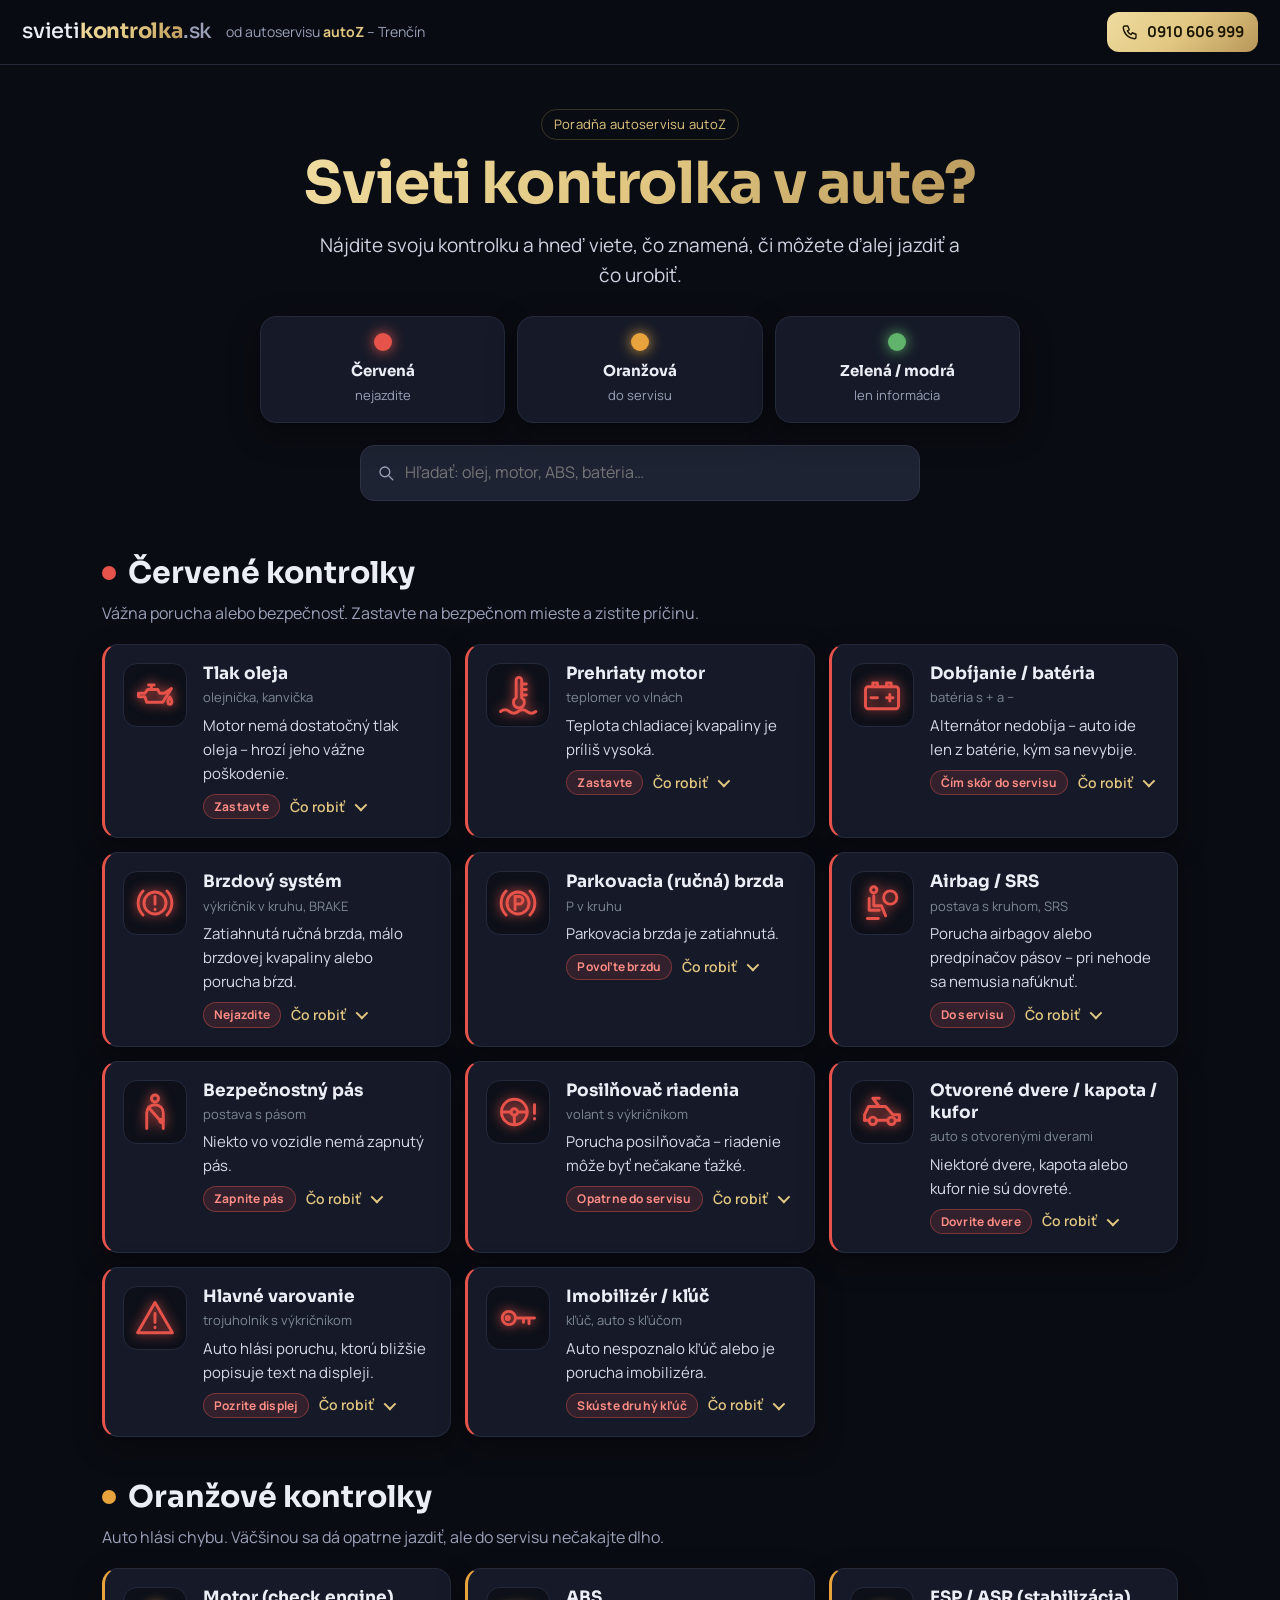
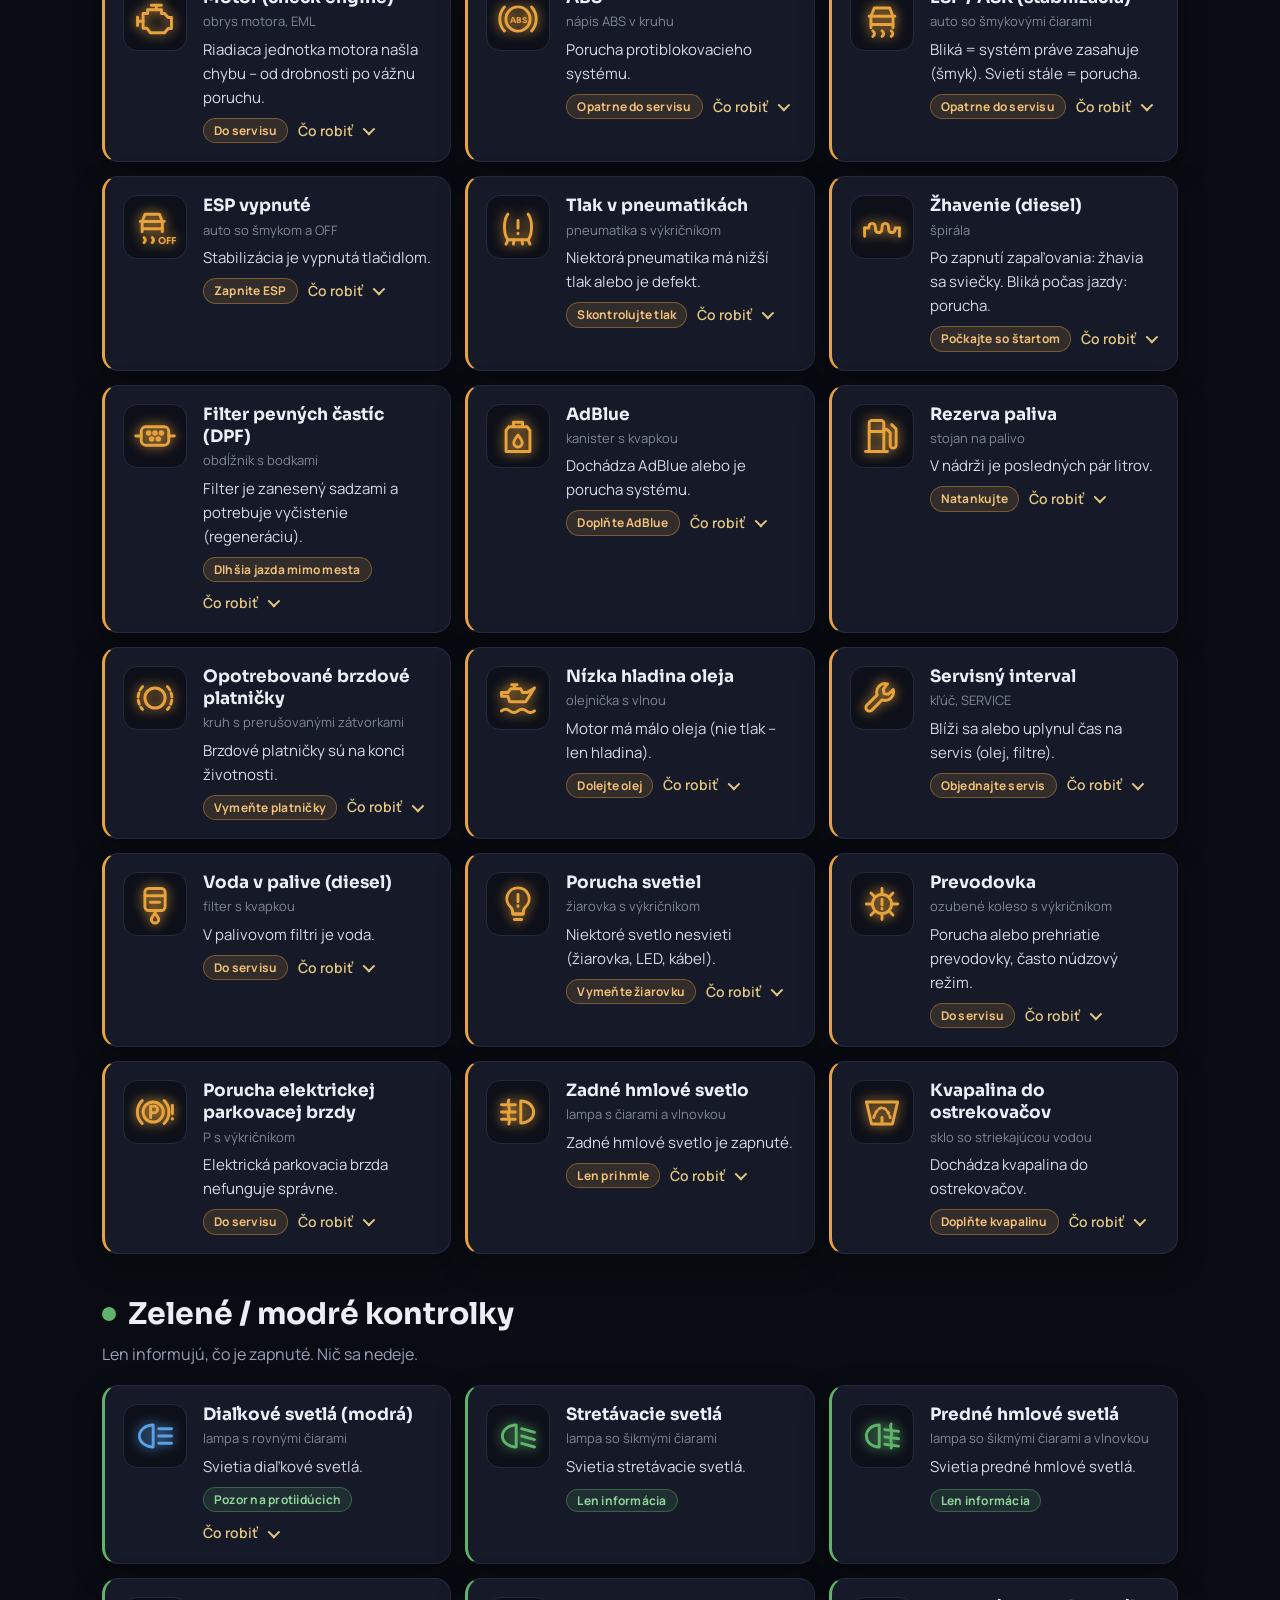
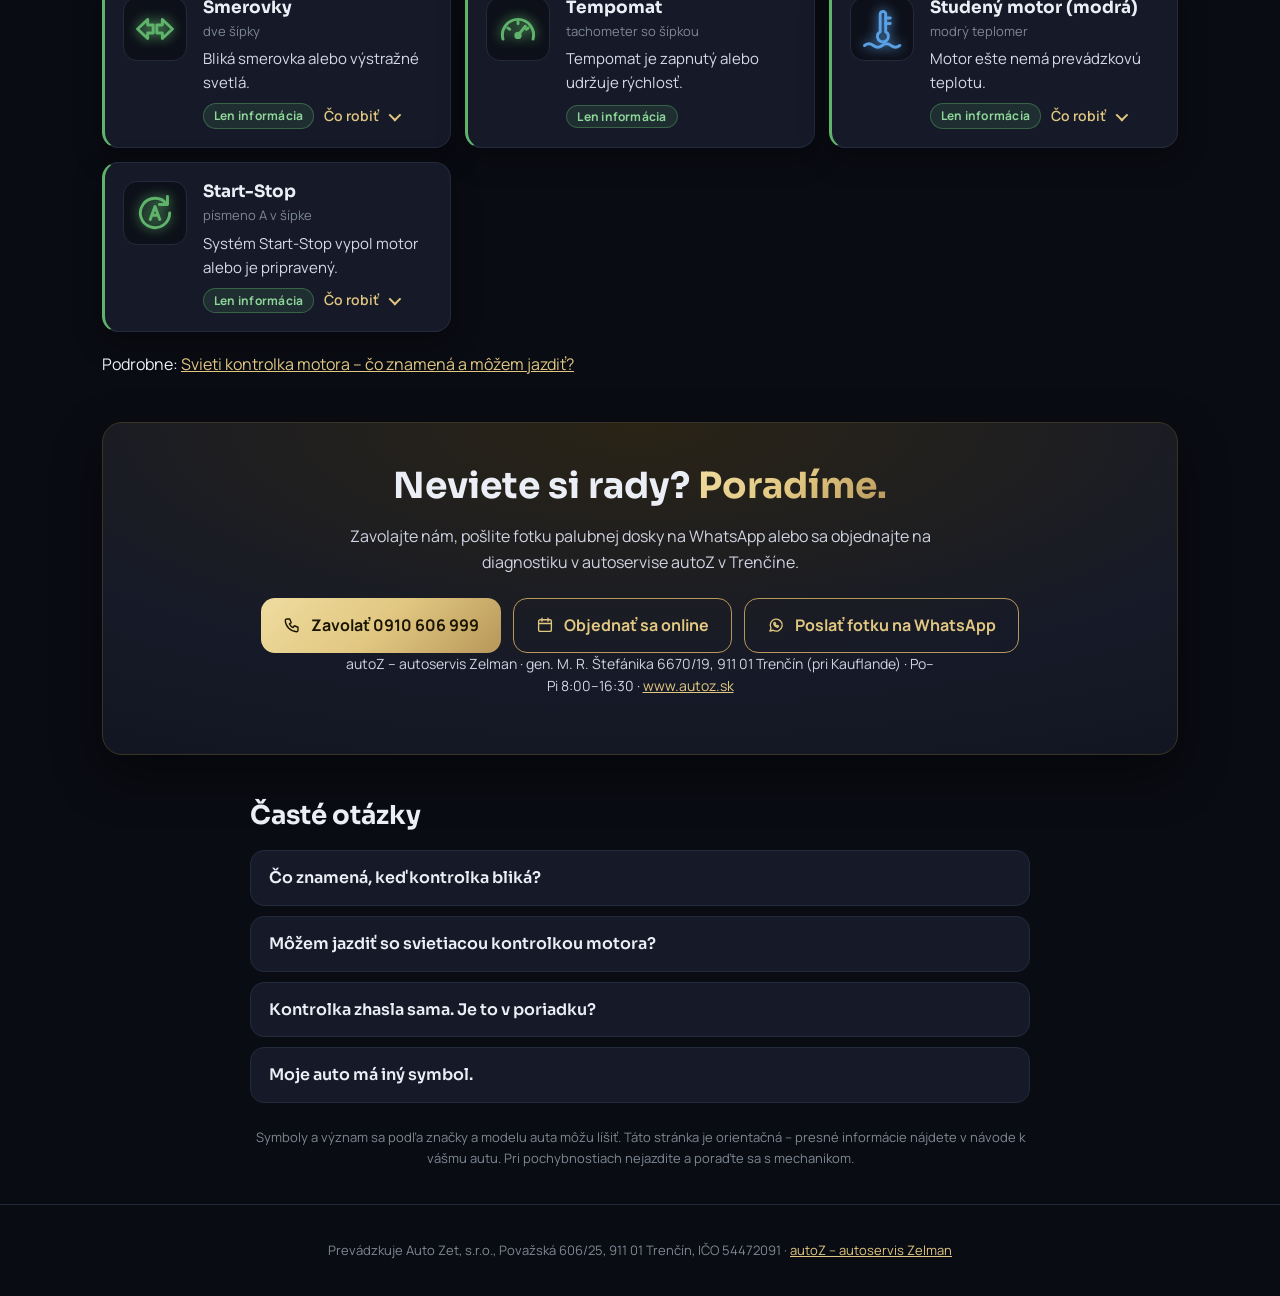
==== commit bc99da06: "Podstránka Svieti kontrolka motora + odkaz + sitemap" ====
--- a/index.html
+++ b/index.html
@@ -26,6 +26,7 @@
 <p id="nic" class="nic" hidden>Takú kontrolku tu nemáme. Pošlite nám fotku na <a href="https://wa.me/421910606999">WhatsApp</a> alebo zavolajte <a href="tel:+421910606999">0910 606 999</a>.</p>
 </section>
 <section class="sk" id="cervene"><h2><span class="bod" style="background:#e5534b"></span>Červené kontrolky</h2><p class="sp">Vážna porucha alebo bezpečnosť. Zastavte na bezpečnom mieste a zistite príčinu.</p><div class="mriezka"><article class="k k-c" data-f="c" data-h="tlak oleja olejnička, kanvička motor nemá dostatočný tlak oleja – hrozí jeho vážne poškodenie. hneď bezpečne zastavte a vypnite motor. po pár minútach skontrolujte hladinu oleja na mierke. aj keď je olej doliaty a kontrolka zhasne, dajte auto skontrolovať. keď svieti ďalej, nejazdite – auto treba odtiahnuť."><div class="ik" style="--kf:#e5534b"><svg viewBox="0 0 24 24" fill="none" stroke="#e5534b" style="color:#e5534b" stroke-width="1.6" stroke-linecap="round" stroke-linejoin="round" aria-hidden="true"><path d="M3 11h3.5l1.5-2h5.5l1 2h2.5l4-2.5-4.8 7.5H7.5l-1-3H3z"/><path d="M10 9V6.5M8.5 6.5h3"/><path d="M21.2 15.5c0 .9-.5 1.5-1.1 1.5s-1.1-.6-1.1-1.5.6-1.6 1.1-2.4c.5.8 1.1 1.5 1.1 2.4z"/></svg></div><div class="tx"><h3>Tlak oleja</h3><p class="vy">olejnička, kanvička</p><p class="co">Motor nemá dostatočný tlak oleja – hrozí jeho vážne poškodenie.</p><details><summary><span class="st st-c">Zastavte</span><span class="cr">Čo robiť</span></summary><p>Hneď bezpečne zastavte a vypnite motor. Po pár minútach skontrolujte hladinu oleja na mierke. Aj keď je olej doliaty a kontrolka zhasne, dajte auto skontrolovať. Keď svieti ďalej, nejazdite – auto treba odtiahnuť.</p></details></div></article><article class="k k-c" data-f="c" data-h="prehriaty motor teplomer vo vlnách teplota chladiacej kvapaliny je príliš vysoká. zastavte, vypnite motor a nechajte ho vychladnúť. uzáver chladiča ani nádržky na horúcom motore neotvárajte. skontrolujte hladinu kvapaliny a únik pod autom. s prehriatym motorom ďalej nejazdite."><div class="ik" style="--kf:#e5534b"><svg viewBox="0 0 24 24" fill="none" stroke="#e5534b" style="color:#e5534b" stroke-width="1.6" stroke-linecap="round" stroke-linejoin="round" aria-hidden="true"><path d="M11 13.5V4a1.5 1.5 0 0 1 3 0v9.5a3 3 0 1 1-3 0z"/><path d="M14 6h2.5M14 9h2.5M14 12h2.5"/><path d="M2.5 21c1.6-1.2 3.2-1.2 4.8 0s3.2 1.2 4.8 0 3.2-1.2 4.8 0 3.2 1.2 4.8 0"/></svg></div><div class="tx"><h3>Prehriaty motor</h3><p class="vy">teplomer vo vlnách</p><p class="co">Teplota chladiacej kvapaliny je príliš vysoká.</p><details><summary><span class="st st-c">Zastavte</span><span class="cr">Čo robiť</span></summary><p>Zastavte, vypnite motor a nechajte ho vychladnúť. Uzáver chladiča ani nádržky na horúcom motore neotvárajte. Skontrolujte hladinu kvapaliny a únik pod autom. S prehriatym motorom ďalej nejazdite.</p></details></div></article><article class="k k-c" data-f="c" data-h="dobíjanie / batéria batéria s + a − alternátor nedobíja – auto ide len z batérie, kým sa nevybije. vypnite nepotrebné spotrebiče (kúrenie, sedačky, rádio) a dôjdite na najbližšie bezpečné miesto. ak súčasne svieti aj teplota motora alebo stuhne riadenie, môže byť prasknutý remeň – zastavte hneď."><div class="ik" style="--kf:#e5534b"><svg viewBox="0 0 24 24" fill="none" stroke="#e5534b" style="color:#e5534b" stroke-width="1.6" stroke-linecap="round" stroke-linejoin="round" aria-hidden="true"><rect x="3" y="7.5" width="18" height="12" rx="1.5"/><path d="M7 7.5V5.5h2.5v2M14.5 7.5V5.5H17v2"/><path d="M6 13.5h3.5M14.5 13.5H18M16.25 11.75v3.5"/></svg></div><div class="tx"><h3>Dobíjanie / batéria</h3><p class="vy">batéria s + a −</p><p class="co">Alternátor nedobíja – auto ide len z batérie, kým sa nevybije.</p><details><summary><span class="st st-c">Čím skôr do servisu</span><span class="cr">Čo robiť</span></summary><p>Vypnite nepotrebné spotrebiče (kúrenie, sedačky, rádio) a dôjdite na najbližšie bezpečné miesto. Ak súčasne svieti aj teplota motora alebo stuhne riadenie, môže byť prasknutý remeň – zastavte hneď.</p></details></div></article><article class="k k-c" data-f="c" data-h="brzdový systém výkričník v kruhu, brake zatiahnutá ručná brzda, málo brzdovej kvapaliny alebo porucha bŕzd. najprv skontrolujte, či je úplne povolená ručná brzda. ak kontrolka svieti aj tak, skontrolujte hladinu brzdovej kvapaliny. keď je nízka alebo brzdový pedál ide hlbšie, nejazdite."><div class="ik" style="--kf:#e5534b"><svg viewBox="0 0 24 24" fill="none" stroke="#e5534b" style="color:#e5534b" stroke-width="1.6" stroke-linecap="round" stroke-linejoin="round" aria-hidden="true"><circle cx="12" cy="12" r="6"/><path d="M12 8.5v4.2M12 15.4v.3"/><path d="M5.5 5.5a9.2 9.2 0 0 0 0 13M18.5 5.5a9.2 9.2 0 0 1 0 13"/></svg></div><div class="tx"><h3>Brzdový systém</h3><p class="vy">výkričník v kruhu, BRAKE</p><p class="co">Zatiahnutá ručná brzda, málo brzdovej kvapaliny alebo porucha bŕzd.</p><details><summary><span class="st st-c">Nejazdite</span><span class="cr">Čo robiť</span></summary><p>Najprv skontrolujte, či je úplne povolená ručná brzda. Ak kontrolka svieti aj tak, skontrolujte hladinu brzdovej kvapaliny. Keď je nízka alebo brzdový pedál ide hlbšie, nejazdite.</p></details></div></article><article class="k k-c" data-f="c" data-h="parkovacia (ručná) brzda p v kruhu parkovacia brzda je zatiahnutá. pred jazdou ju povoľte. ak svieti aj pri povolenej brzde, ide o poruchu – pozrite kontrolku brzdový systém."><div class="ik" style="--kf:#e5534b"><svg viewBox="0 0 24 24" fill="none" stroke="#e5534b" style="color:#e5534b" stroke-width="1.6" stroke-linecap="round" stroke-linejoin="round" aria-hidden="true"><circle cx="12" cy="12" r="6"/><path d="M10.4 15.5v-7h2.3a2 2 0 0 1 0 4h-2.3"/><path d="M5.5 5.5a9.2 9.2 0 0 0 0 13M18.5 5.5a9.2 9.2 0 0 1 0 13"/></svg></div><div class="tx"><h3>Parkovacia (ručná) brzda</h3><p class="vy">P v kruhu</p><p class="co">Parkovacia brzda je zatiahnutá.</p><details><summary><span class="st st-c">Povoľte brzdu</span><span class="cr">Čo robiť</span></summary><p>Pred jazdou ju povoľte. Ak svieti aj pri povolenej brzde, ide o poruchu – pozrite kontrolku Brzdový systém.</p></details></div></article><article class="k k-c" data-f="c" data-h="airbag / srs postava s kruhom, srs porucha airbagov alebo predpínačov pásov – pri nehode sa nemusia nafúknuť. auto ide normálne, ale chýba vám ochrana pri nehode. do servisu čím skôr. častá príčina je konektor pod sedadlom alebo vybitá batéria."><div class="ik" style="--kf:#e5534b"><svg viewBox="0 0 24 24" fill="none" stroke="#e5534b" style="color:#e5534b" stroke-width="1.6" stroke-linecap="round" stroke-linejoin="round" aria-hidden="true"><circle cx="7.5" cy="4.8" r="1.7"/><path d="M7.5 8.2v5.3h4.2l2.3 5.5"/><path d="M5 9.5v6.5h5.5"/><circle cx="16.5" cy="9" r="3.6"/><path d="M4 20.5h6"/></svg></div><div class="tx"><h3>Airbag / SRS</h3><p class="vy">postava s kruhom, SRS</p><p class="co">Porucha airbagov alebo predpínačov pásov – pri nehode sa nemusia nafúknuť.</p><details><summary><span class="st st-c">Do servisu</span><span class="cr">Čo robiť</span></summary><p>Auto ide normálne, ale chýba vám ochrana pri nehode. Do servisu čím skôr. Častá príčina je konektor pod sedadlom alebo vybitá batéria.</p></details></div></article><article class="k k-c" data-f="c" data-h="bezpečnostný pás postava s pásom niekto vo vozidle nemá zapnutý pás. zapnite pás vodiča aj spolujazdcov. ak svieti pri zapnutých pásoch, môže ísť o snímač v sedadle alebo zámku."><div class="ik" style="--kf:#e5534b"><svg viewBox="0 0 24 24" fill="none" stroke="#e5534b" style="color:#e5534b" stroke-width="1.6" stroke-linecap="round" stroke-linejoin="round" aria-hidden="true"><circle cx="12" cy="4.6" r="1.9"/><path d="M7.5 21v-8.5a4.5 4.5 0 0 1 9 0V21"/><path d="M8.5 9.5l7.5 8.5"/><circle cx="15.5" cy="16.8" r=".9"/></svg></div><div class="tx"><h3>Bezpečnostný pás</h3><p class="vy">postava s pásom</p><p class="co">Niekto vo vozidle nemá zapnutý pás.</p><details><summary><span class="st st-c">Zapnite pás</span><span class="cr">Čo robiť</span></summary><p>Zapnite pás vodiča aj spolujazdcov. Ak svieti pri zapnutých pásoch, môže ísť o snímač v sedadle alebo zámku.</p></details></div></article><article class="k k-c" data-f="c" data-h="posilňovač riadenia volant s výkričníkom porucha posilňovača – riadenie môže byť nečakane ťažké. jazdite opatrne a pomaly, ráta sa s väčšou silou na volante. pri hydraulickom posilňovači skontrolujte kvapalinu. do servisu čím skôr."><div class="ik" style="--kf:#e5534b"><svg viewBox="0 0 24 24" fill="none" stroke="#e5534b" style="color:#e5534b" stroke-width="1.6" stroke-linecap="round" stroke-linejoin="round" aria-hidden="true"><circle cx="10" cy="12" r="7"/><circle cx="10" cy="12" r="1.8"/><path d="M3 12h5.2M11.8 12H17M10 13.8V19"/><path d="M21 8v4.8M21 15.5v.3"/></svg></div><div class="tx"><h3>Posilňovač riadenia</h3><p class="vy">volant s výkričníkom</p><p class="co">Porucha posilňovača – riadenie môže byť nečakane ťažké.</p><details><summary><span class="st st-c">Opatrne do servisu</span><span class="cr">Čo robiť</span></summary><p>Jazdite opatrne a pomaly, ráta sa s väčšou silou na volante. Pri hydraulickom posilňovači skontrolujte kvapalinu. Do servisu čím skôr.</p></details></div></article><article class="k k-c" data-f="c" data-h="otvorené dvere / kapota / kufor auto s otvorenými dverami niektoré dvere, kapota alebo kufor nie sú dovreté. zastavte a dvere dovrite. ak svieti pri zatvorených dverách, býva chybný spínač v zámku."><div class="ik" style="--kf:#e5534b"><svg viewBox="0 0 24 24" fill="none" stroke="#e5534b" style="color:#e5534b" stroke-width="1.6" stroke-linecap="round" stroke-linejoin="round" aria-hidden="true"><path d="M2.5 16.5v-3l2.2-4.5h9.3l4 4.5h3.5v3"/><path d="M2.5 16.5h2M9.3 16.5h5.5M19.6 16.5h1.9"/><circle cx="7" cy="16.8" r="2"/><circle cx="17.2" cy="16.8" r="2"/><path d="M10.5 9l-3.5-4.5h3.5"/></svg></div><div class="tx"><h3>Otvorené dvere / kapota / kufor</h3><p class="vy">auto s otvorenými dverami</p><p class="co">Niektoré dvere, kapota alebo kufor nie sú dovreté.</p><details><summary><span class="st st-c">Dovrite dvere</span><span class="cr">Čo robiť</span></summary><p>Zastavte a dvere dovrite. Ak svieti pri zatvorených dverách, býva chybný spínač v zámku.</p></details></div></article><article class="k k-c" data-f="c" data-h="hlavné varovanie trojuholník s výkričníkom auto hlási poruchu, ktorú bližšie popisuje text na displeji. prečítajte si správu na palubnom počítači. červený trojuholník berte vážne – zastavte a zistite, čo auto hlási. oranžový znamená menej naliehavú poruchu."><div class="ik" style="--kf:#e5534b"><svg viewBox="0 0 24 24" fill="none" stroke="#e5534b" style="color:#e5534b" stroke-width="1.6" stroke-linecap="round" stroke-linejoin="round" aria-hidden="true"><path d="M12 3.5l9.5 16.5h-19z"/><path d="M12 9.5v5M12 17v.3"/></svg></div><div class="tx"><h3>Hlavné varovanie</h3><p class="vy">trojuholník s výkričníkom</p><p class="co">Auto hlási poruchu, ktorú bližšie popisuje text na displeji.</p><details><summary><span class="st st-c">Pozrite displej</span><span class="cr">Čo robiť</span></summary><p>Prečítajte si správu na palubnom počítači. Červený trojuholník berte vážne – zastavte a zistite, čo auto hlási. Oranžový znamená menej naliehavú poruchu.</p></details></div></article><article class="k k-c" data-f="c" data-h="imobilizér / kľúč kľúč, auto s kľúčom auto nespoznalo kľúč alebo je porucha imobilizéra. skúste druhý kľúč a vymeňte batériu v kľúči. ak auto nenaštartuje ani potom, treba diagnostiku."><div class="ik" style="--kf:#e5534b"><svg viewBox="0 0 24 24" fill="none" stroke="#e5534b" style="color:#e5534b" stroke-width="1.6" stroke-linecap="round" stroke-linejoin="round" aria-hidden="true"><circle cx="7" cy="12" r="3.6"/><path d="M10.6 12H21M18 12v3.2M15 12v2.4"/><circle cx="6.4" cy="12" r=".9"/></svg></div><div class="tx"><h3>Imobilizér / kľúč</h3><p class="vy">kľúč, auto s kľúčom</p><p class="co">Auto nespoznalo kľúč alebo je porucha imobilizéra.</p><details><summary><span class="st st-c">Skúste druhý kľúč</span><span class="cr">Čo robiť</span></summary><p>Skúste druhý kľúč a vymeňte batériu v kľúči. Ak auto nenaštartuje ani potom, treba diagnostiku.</p></details></div></article></div></section><section class="sk" id="oranzove"><h2><span class="bod" style="background:#e8a33d"></span>Oranžové kontrolky</h2><p class="sp">Auto hlási chybu. Väčšinou sa dá opatrne jazdiť, ale do servisu nečakajte dlho.</p><div class="mriezka"><article class="k k-o" data-f="o" data-h="motor (check engine) obrys motora, eml riadiaca jednotka motora našla chybu – od drobnosti po vážnu poruchu. keď kontrolka svieti a auto ide normálne, môžete opatrne dôjsť do servisu. keď bliká alebo auto stráca výkon a trasie sa, ide o vynechávanie zapaľovania – nepridávajte plyn a zastavte, hrozí poškodenie katalyzátora. bez diagnostiky sa príčina nedá určiť."><div class="ik" style="--kf:#e8a33d"><svg viewBox="0 0 24 24" fill="none" stroke="#e8a33d" style="color:#e8a33d" stroke-width="1.6" stroke-linecap="round" stroke-linejoin="round" aria-hidden="true"><path d="M5.5 9H8V7h7.5v2h1.7l2 2.2H21v6h-1.8l-2 2.3H9.5L7.5 17h-2z"/><path d="M2.5 11v4.5M2.5 13.2h3M10 4.5h5.5M12.75 4.5V7"/></svg></div><div class="tx"><h3>Motor (check engine)</h3><p class="vy">obrys motora, EML</p><p class="co">Riadiaca jednotka motora našla chybu – od drobnosti po vážnu poruchu.</p><details><summary><span class="st st-o">Do servisu</span><span class="cr">Čo robiť</span></summary><p>Keď kontrolka svieti a auto ide normálne, môžete opatrne dôjsť do servisu. Keď bliká alebo auto stráca výkon a trasie sa, ide o vynechávanie zapaľovania – nepridávajte plyn a zastavte, hrozí poškodenie katalyzátora. Bez diagnostiky sa príčina nedá určiť.</p></details></div></article><article class="k k-o" data-f="o" data-h="abs nápis abs v kruhu porucha protiblokovacieho systému. brzdy fungujú, ale kolesá sa pri prudkom brzdení môžu zablokovať. jazdite opatrnejšie s väčším odstupom. častá príčina je snímač otáčok kolesa."><div class="ik" style="--kf:#e8a33d"><svg viewBox="0 0 24 24" fill="none" stroke="#e8a33d" style="color:#e8a33d" stroke-width="1.6" stroke-linecap="round" stroke-linejoin="round" aria-hidden="true"><circle cx="12" cy="12" r="6.6"/><path d="M4.6 5.5a9.6 9.6 0 0 0 0 13M19.4 5.5a9.6 9.6 0 0 1 0 13"/><text x="12" y="14.2" text-anchor="middle" font-size="4.4" font-weight="700" fill="currentColor" stroke="none" font-family="Sora,Arial,sans-serif">ABS</text></svg></div><div class="tx"><h3>ABS</h3><p class="vy">nápis ABS v kruhu</p><p class="co">Porucha protiblokovacieho systému.</p><details><summary><span class="st st-o">Opatrne do servisu</span><span class="cr">Čo robiť</span></summary><p>Brzdy fungujú, ale kolesá sa pri prudkom brzdení môžu zablokovať. Jazdite opatrnejšie s väčším odstupom. Častá príčina je snímač otáčok kolesa.</p></details></div></article><article class="k k-o" data-f="o" data-h="esp / asr (stabilizácia) auto so šmykovými čiarami bliká = systém práve zasahuje (šmyk). svieti stále = porucha. keď bliká, uberte plyn a jazdite pokojnejšie. keď svieti stále, systém nepomáha pri šmyku – jazdite opatrne a dajte ho skontrolovať. často svieti spolu s abs."><div class="ik" style="--kf:#e8a33d"><svg viewBox="0 0 24 24" fill="none" stroke="#e8a33d" style="color:#e8a33d" stroke-width="1.6" stroke-linecap="round" stroke-linejoin="round" aria-hidden="true"><path d="M6 10.5l1.8-4.5h8.4l1.8 4.5v4.5H6z"/><path d="M5 10.5h14M6 15v1.8M18 15v1.8"/><path d="M7 21.5c1.2-1 1.2-2 0-3M12 21.5c1.2-1 1.2-2 0-3M17 21.5c1.2-1 1.2-2 0-3"/></svg></div><div class="tx"><h3>ESP / ASR (stabilizácia)</h3><p class="vy">auto so šmykovými čiarami</p><p class="co">Bliká = systém práve zasahuje (šmyk). Svieti stále = porucha.</p><details><summary><span class="st st-o">Opatrne do servisu</span><span class="cr">Čo robiť</span></summary><p>Keď bliká, uberte plyn a jazdite pokojnejšie. Keď svieti stále, systém nepomáha pri šmyku – jazdite opatrne a dajte ho skontrolovať. Často svieti spolu s ABS.</p></details></div></article><article class="k k-o" data-f="o" data-h="esp vypnuté auto so šmykom a off stabilizácia je vypnutá tlačidlom. zapnite ju tlačidlom na palubnej doske. ak sa nedá zapnúť, je to porucha."><div class="ik" style="--kf:#e8a33d"><svg viewBox="0 0 24 24" fill="none" stroke="#e8a33d" style="color:#e8a33d" stroke-width="1.6" stroke-linecap="round" stroke-linejoin="round" aria-hidden="true"><path d="M5 9l1.6-4h7.8L16 9v4H5z"/><path d="M4 9h13M5 13v1.6M16 13v1.6"/><path d="M6 20.5c1-.9 1-1.8 0-2.7M10.5 20.5c1-.9 1-1.8 0-2.7"/><text x="18.6" y="21" text-anchor="middle" font-size="5.2" font-weight="700" fill="currentColor" stroke="none" font-family="Sora,Arial,sans-serif">OFF</text></svg></div><div class="tx"><h3>ESP vypnuté</h3><p class="vy">auto so šmykom a OFF</p><p class="co">Stabilizácia je vypnutá tlačidlom.</p><details><summary><span class="st st-o">Zapnite ESP</span><span class="cr">Čo robiť</span></summary><p>Zapnite ju tlačidlom na palubnej doske. Ak sa nedá zapnúť, je to porucha.</p></details></div></article><article class="k k-o" data-f="o" data-h="tlak v pneumatikách pneumatika s výkričníkom niektorá pneumatika má nižší tlak alebo je defekt. pozrite pneumatiky a dohustite podľa štítku v dverách alebo na viečku nádrže. po dohustení systém podľa návodu resetujte. ak tlak opäť klesá, je defekt."><div class="ik" style="--kf:#e8a33d"><svg viewBox="0 0 24 24" fill="none" stroke="#e8a33d" style="color:#e8a33d" stroke-width="1.6" stroke-linecap="round" stroke-linejoin="round" aria-hidden="true"><path d="M6.5 5C4 8.2 4 15.8 6.5 19h11c2.5-3.2 2.5-10.8 0-14"/><path d="M5.5 21.3l1-2.3M9.5 21.3l.4-2.3M14.5 21.3l-.4-2.3M18.5 21.3l-1-2.3"/><path d="M12 8.5v4.2M12 15.4v.3"/></svg></div><div class="tx"><h3>Tlak v pneumatikách</h3><p class="vy">pneumatika s výkričníkom</p><p class="co">Niektorá pneumatika má nižší tlak alebo je defekt.</p><details><summary><span class="st st-o">Skontrolujte tlak</span><span class="cr">Čo robiť</span></summary><p>Pozrite pneumatiky a dohustite podľa štítku v dverách alebo na viečku nádrže. Po dohustení systém podľa návodu resetujte. Ak tlak opäť klesá, je defekt.</p></details></div></article><article class="k k-o" data-f="o" data-h="žhavenie (diesel) špirála po zapnutí zapaľovania: žhavia sa sviečky. bliká počas jazdy: porucha. pred štartom počkajte, kým zhasne. ak bliká počas jazdy alebo auto zle štartuje, býva chybná žhaviaca sviečka alebo riadenie žhavenia."><div class="ik" style="--kf:#e8a33d"><svg viewBox="0 0 24 24" fill="none" stroke="#e8a33d" style="color:#e8a33d" stroke-width="1.6" stroke-linecap="round" stroke-linejoin="round" aria-hidden="true"><path d="M2.5 12.5h2.3c0-3.3 3.6-3.3 3.6 0s3.6 3.3 3.6 0 3.6-3.3 3.6 0 3.6 3.3 3.6 0h2.3"/><path d="M2.5 12.5V17M21.5 12.5V17"/></svg></div><div class="tx"><h3>Žhavenie (diesel)</h3><p class="vy">špirála</p><p class="co">Po zapnutí zapaľovania: žhavia sa sviečky. Bliká počas jazdy: porucha.</p><details><summary><span class="st st-o">Počkajte so štartom</span><span class="cr">Čo robiť</span></summary><p>Pred štartom počkajte, kým zhasne. Ak bliká počas jazdy alebo auto zle štartuje, býva chybná žhaviaca sviečka alebo riadenie žhavenia.</p></details></div></article><article class="k k-o" data-f="o" data-h="filter pevných častíc (dpf) obdĺžnik s bodkami filter je zanesený sadzami a potrebuje vyčistenie (regeneráciu). dajte autu dlhšiu jazdu mimo mesta pri stálych vyšších otáčkach, aby sa filter vypálil. ak kontrolka nezhasne alebo auto prejde do núdzového režimu, treba diagnostiku."><div class="ik" style="--kf:#e8a33d"><svg viewBox="0 0 24 24" fill="none" stroke="#e8a33d" style="color:#e8a33d" stroke-width="1.6" stroke-linecap="round" stroke-linejoin="round" aria-hidden="true"><rect x="4.5" y="7" width="15" height="10" rx="2.5"/><path d="M1.5 12h3M19.5 12h3"/><circle cx="8.5" cy="10.3" r=".7"/><circle cx="12" cy="10.3" r=".7"/><circle cx="15.5" cy="10.3" r=".7"/><circle cx="10.2" cy="13.7" r=".7"/><circle cx="13.8" cy="13.7" r=".7"/></svg></div><div class="tx"><h3>Filter pevných častíc (DPF)</h3><p class="vy">obdĺžnik s bodkami</p><p class="co">Filter je zanesený sadzami a potrebuje vyčistenie (regeneráciu).</p><details><summary><span class="st st-o">Dlhšia jazda mimo mesta</span><span class="cr">Čo robiť</span></summary><p>Dajte autu dlhšiu jazdu mimo mesta pri stálych vyšších otáčkach, aby sa filter vypálil. Ak kontrolka nezhasne alebo auto prejde do núdzového režimu, treba diagnostiku.</p></details></div></article><article class="k k-o" data-f="o" data-h="adblue kanister s kvapkou dochádza adblue alebo je porucha systému. doplňte adblue (predáva sa na pumpách). keď dôjde úplne, motor po vypnutí znova nenaštartuje. ak svieti aj po doplnení, treba diagnostiku."><div class="ik" style="--kf:#e8a33d"><svg viewBox="0 0 24 24" fill="none" stroke="#e8a33d" style="color:#e8a33d" stroke-width="1.6" stroke-linecap="round" stroke-linejoin="round" aria-hidden="true"><path d="M7 7h10l1.5 2v11.5h-13V9z"/><path d="M9.5 7V4.5h5V7"/><path d="M12 11.5c1.5 1.8 2.3 3 2.3 4.2a2.3 2.3 0 0 1-4.6 0c0-1.2.8-2.4 2.3-4.2z"/></svg></div><div class="tx"><h3>AdBlue</h3><p class="vy">kanister s kvapkou</p><p class="co">Dochádza AdBlue alebo je porucha systému.</p><details><summary><span class="st st-o">Doplňte AdBlue</span><span class="cr">Čo robiť</span></summary><p>Doplňte AdBlue (predáva sa na pumpách). Keď dôjde úplne, motor po vypnutí znova nenaštartuje. Ak svieti aj po doplnení, treba diagnostiku.</p></details></div></article><article class="k k-o" data-f="o" data-h="rezerva paliva stojan na palivo v nádrži je posledných pár litrov. natankujte. jazda na úplne prázdnej nádrži škodí palivovému čerpadlu, pri dieseli treba potom systém odvzdušniť."><div class="ik" style="--kf:#e8a33d"><svg viewBox="0 0 24 24" fill="none" stroke="#e8a33d" style="color:#e8a33d" stroke-width="1.6" stroke-linecap="round" stroke-linejoin="round" aria-hidden="true"><path d="M5 20.5V5a1.5 1.5 0 0 1 1.5-1.5h5A1.5 1.5 0 0 1 13 5v15.5"/><path d="M5 9.5h8M3 20.5h12"/><path d="M13 8.5h1.8l1.7 1.7v6.8a1.6 1.6 0 0 0 3.2 0V8.2l-2.4-2.4"/></svg></div><div class="tx"><h3>Rezerva paliva</h3><p class="vy">stojan na palivo</p><p class="co">V nádrži je posledných pár litrov.</p><details><summary><span class="st st-o">Natankujte</span><span class="cr">Čo robiť</span></summary><p>Natankujte. Jazda na úplne prázdnej nádrži škodí palivovému čerpadlu, pri dieseli treba potom systém odvzdušniť.</p></details></div></article><article class="k k-o" data-f="o" data-h="opotrebované brzdové platničky kruh s prerušovanými zátvorkami brzdové platničky sú na konci životnosti. jazdiť sa dá, ale výmenu neodkladajte. kovová podložka platničky inak poškodí brzdový kotúč."><div class="ik" style="--kf:#e8a33d"><svg viewBox="0 0 24 24" fill="none" stroke="#e8a33d" style="color:#e8a33d" stroke-width="1.6" stroke-linecap="round" stroke-linejoin="round" aria-hidden="true"><circle cx="12" cy="12" r="5.5"/><path d="M5.2 5.8a9.2 9.2 0 0 0 0 12.4M18.8 5.8a9.2 9.2 0 0 1 0 12.4" stroke-dasharray="2.2 1.8"/></svg></div><div class="tx"><h3>Opotrebované brzdové platničky</h3><p class="vy">kruh s prerušovanými zátvorkami</p><p class="co">Brzdové platničky sú na konci životnosti.</p><details><summary><span class="st st-o">Vymeňte platničky</span><span class="cr">Čo robiť</span></summary><p>Jazdiť sa dá, ale výmenu neodkladajte. Kovová podložka platničky inak poškodí brzdový kotúč.</p></details></div></article><article class="k k-o" data-f="o" data-h="nízka hladina oleja olejnička s vlnou motor má málo oleja (nie tlak – len hladina). skontrolujte mierku a dolejte olej podľa návodu k autu. keď olej ubúda často, treba hľadať, kade ide preč."><div class="ik" style="--kf:#e8a33d"><svg viewBox="0 0 24 24" fill="none" stroke="#e8a33d" style="color:#e8a33d" stroke-width="1.6" stroke-linecap="round" stroke-linejoin="round" aria-hidden="true"><path d="M3 9h3.5l1.5-2h5.5l1 2h2.5l4-2.5-4.8 7.5H7.5l-1-3H3z"/><path d="M10 7V4.8M8.5 4.8h3"/><path d="M3 19c1.5-1.2 3-1.2 4.5 0s3 1.2 4.5 0 3-1.2 4.5 0 3 1.2 4.5 0"/></svg></div><div class="tx"><h3>Nízka hladina oleja</h3><p class="vy">olejnička s vlnou</p><p class="co">Motor má málo oleja (nie tlak – len hladina).</p><details><summary><span class="st st-o">Dolejte olej</span><span class="cr">Čo robiť</span></summary><p>Skontrolujte mierku a dolejte olej podľa návodu k autu. Keď olej ubúda často, treba hľadať, kade ide preč.</p></details></div></article><article class="k k-o" data-f="o" data-h="servisný interval kľúč, service blíži sa alebo uplynul čas na servis (olej, filtre). objednajte sa na servisnú prehliadku. po servise sa interval vynuluje."><div class="ik" style="--kf:#e8a33d"><svg viewBox="0 0 24 24" fill="none" stroke="#e8a33d" style="color:#e8a33d" stroke-width="1.6" stroke-linecap="round" stroke-linejoin="round" aria-hidden="true"><path d="M15 4.3a4.6 4.6 0 0 0-5.6 6L3.8 15.9a1.9 1.9 0 0 0 2.7 2.7l5.6-5.6a4.6 4.6 0 0 0 6-5.6l-2.6 2.6-2.4-.4-.4-2.4z"/></svg></div><div class="tx"><h3>Servisný interval</h3><p class="vy">kľúč, SERVICE</p><p class="co">Blíži sa alebo uplynul čas na servis (olej, filtre).</p><details><summary><span class="st st-o">Objednajte servis</span><span class="cr">Čo robiť</span></summary><p>Objednajte sa na servisnú prehliadku. Po servise sa interval vynuluje.</p></details></div></article><article class="k k-o" data-f="o" data-h="voda v palive (diesel) filter s kvapkou v palivovom filtri je voda. vodu treba z filtra vypustiť alebo filter vymeniť. neodkladajte to – voda poškodzuje vstrekovací systém."><div class="ik" style="--kf:#e8a33d"><svg viewBox="0 0 24 24" fill="none" stroke="#e8a33d" style="color:#e8a33d" stroke-width="1.6" stroke-linecap="round" stroke-linejoin="round" aria-hidden="true"><rect x="6.5" y="3.5" width="11" height="12" rx="2"/><path d="M6.5 7.5h11M12 15.5v1.3"/><path d="M12 17.2c1.3 1.5 2 2.4 2 3.2a2 2 0 0 1-4 0c0-.8.7-1.7 2-3.2z"/><path d="M9.5 11h5"/></svg></div><div class="tx"><h3>Voda v palive (diesel)</h3><p class="vy">filter s kvapkou</p><p class="co">V palivovom filtri je voda.</p><details><summary><span class="st st-o">Do servisu</span><span class="cr">Čo robiť</span></summary><p>Vodu treba z filtra vypustiť alebo filter vymeniť. Neodkladajte to – voda poškodzuje vstrekovací systém.</p></details></div></article><article class="k k-o" data-f="o" data-h="porucha svetiel žiarovka s výkričníkom niektoré svetlo nesvieti (žiarovka, led, kábel). obíďte auto a pozrite, ktoré svetlo nesvieti. chybné svetlo je dôvod na pokutu aj na neúspešnú stk."><div class="ik" style="--kf:#e8a33d"><svg viewBox="0 0 24 24" fill="none" stroke="#e8a33d" style="color:#e8a33d" stroke-width="1.6" stroke-linecap="round" stroke-linejoin="round" aria-hidden="true"><path d="M9.2 17.5h5.6M10 20.5h4"/><path d="M12 3.2a6 6 0 0 0-3.9 10.6c.8.8 1.1 1.7 1.1 3.7h5.6c0-2 .3-2.9 1.1-3.7A6 6 0 0 0 12 3.2z"/><path d="M12 6.8v4M12 13v.3"/></svg></div><div class="tx"><h3>Porucha svetiel</h3><p class="vy">žiarovka s výkričníkom</p><p class="co">Niektoré svetlo nesvieti (žiarovka, LED, kábel).</p><details><summary><span class="st st-o">Vymeňte žiarovku</span><span class="cr">Čo robiť</span></summary><p>Obíďte auto a pozrite, ktoré svetlo nesvieti. Chybné svetlo je dôvod na pokutu aj na neúspešnú STK.</p></details></div></article><article class="k k-o" data-f="o" data-h="prevodovka ozubené koleso s výkričníkom porucha alebo prehriatie prevodovky, často núdzový režim. jazdite pokojne bez prudkého rozbiehania. keď auto ostane v jednom prevodovom stupni, ide o núdzový režim – do servisu."><div class="ik" style="--kf:#e8a33d"><svg viewBox="0 0 24 24" fill="none" stroke="#e8a33d" style="color:#e8a33d" stroke-width="1.6" stroke-linecap="round" stroke-linejoin="round" aria-hidden="true"><circle cx="12" cy="12" r="5.2"/><path d="M12 3.5v2.3M12 18.2v2.3M3.5 12h2.3M18.2 12h2.3M6 6l1.6 1.6M16.4 16.4L18 18M6 18l1.6-1.6M16.4 7.6L18 6"/><path d="M12 9.5v3M12 14.4v.3"/></svg></div><div class="tx"><h3>Prevodovka</h3><p class="vy">ozubené koleso s výkričníkom</p><p class="co">Porucha alebo prehriatie prevodovky, často núdzový režim.</p><details><summary><span class="st st-o">Do servisu</span><span class="cr">Čo robiť</span></summary><p>Jazdite pokojne bez prudkého rozbiehania. Keď auto ostane v jednom prevodovom stupni, ide o núdzový režim – do servisu.</p></details></div></article><article class="k k-o" data-f="o" data-h="porucha elektrickej parkovacej brzdy p s výkričníkom elektrická parkovacia brzda nefunguje správne. na parkovanie radšej zaraďte rýchlosť (alebo p) a parkujte na rovine. dajte ju skontrolovať."><div class="ik" style="--kf:#e8a33d"><svg viewBox="0 0 24 24" fill="none" stroke="#e8a33d" style="color:#e8a33d" stroke-width="1.6" stroke-linecap="round" stroke-linejoin="round" aria-hidden="true"><circle cx="11" cy="12" r="5.5"/><path d="M9.6 15.2V8.8h2a1.8 1.8 0 0 1 0 3.6h-2"/><path d="M5 5.8a8.6 8.6 0 0 0 0 12.4M17 5.8a8.6 8.6 0 0 1 0 12.4"/><path d="M21.5 8.5v4.5M21.5 15.6v.3"/></svg></div><div class="tx"><h3>Porucha elektrickej parkovacej brzdy</h3><p class="vy">P s výkričníkom</p><p class="co">Elektrická parkovacia brzda nefunguje správne.</p><details><summary><span class="st st-o">Do servisu</span><span class="cr">Čo robiť</span></summary><p>Na parkovanie radšej zaraďte rýchlosť (alebo P) a parkujte na rovine. Dajte ju skontrolovať.</p></details></div></article><article class="k k-o" data-f="o" data-h="zadné hmlové svetlo lampa s čiarami a vlnovkou zadné hmlové svetlo je zapnuté. používajte ho len pri zlej viditeľnosti. inak oslňuje vodičov za vami."><div class="ik" style="--kf:#e8a33d"><svg viewBox="0 0 24 24" fill="none" stroke="#e8a33d" style="color:#e8a33d" stroke-width="1.6" stroke-linecap="round" stroke-linejoin="round" aria-hidden="true"><path d="M13.5 6c4.3 0 7 2.8 7 6s-2.7 6-7 6z"/><path d="M3 8h7.5M3 12h7.5M3 16h7.5"/><path d="M7 5.5c-1.2 2.1 1.2 4.4 0 6.5s1.2 4.4 0 6.5"/></svg></div><div class="tx"><h3>Zadné hmlové svetlo</h3><p class="vy">lampa s čiarami a vlnovkou</p><p class="co">Zadné hmlové svetlo je zapnuté.</p><details><summary><span class="st st-o">Len pri hmle</span><span class="cr">Čo robiť</span></summary><p>Používajte ho len pri zlej viditeľnosti. Inak oslňuje vodičov za vami.</p></details></div></article><article class="k k-o" data-f="o" data-h="kvapalina do ostrekovačov sklo so striekajúcou vodou dochádza kvapalina do ostrekovačov. doplňte kvapalinu, v zime nemrznúcu."><div class="ik" style="--kf:#e8a33d"><svg viewBox="0 0 24 24" fill="none" stroke="#e8a33d" style="color:#e8a33d" stroke-width="1.6" stroke-linecap="round" stroke-linejoin="round" aria-hidden="true"><path d="M3.5 6.5h17l-2.8 12H6.3z"/><path d="M12 18.5v-3.5"/><path d="M7.5 15c1.2-3.6 2.9-5.3 4.5-5.3s3.3 1.7 4.5 5.3" stroke-dasharray="1.3 1.5"/></svg></div><div class="tx"><h3>Kvapalina do ostrekovačov</h3><p class="vy">sklo so striekajúcou vodou</p><p class="co">Dochádza kvapalina do ostrekovačov.</p><details><summary><span class="st st-o">Doplňte kvapalinu</span><span class="cr">Čo robiť</span></summary><p>Doplňte kvapalinu, v zime nemrznúcu.</p></details></div></article></div></section><section class="sk" id="zelene"><h2><span class="bod" style="background:#5fb36b"></span>Zelené / modré kontrolky</h2><p class="sp">Len informujú, čo je zapnuté. Nič sa nedeje.</p><div class="mriezka"><article class="k k-z" data-f="z" data-h="diaľkové svetlá (modrá) lampa s rovnými čiarami svietia diaľkové svetlá. pri protiidúcom aute ich prepnite na stretávacie."><div class="ik" style="--kf:#5aa0e6"><svg viewBox="0 0 24 24" fill="none" stroke="#5aa0e6" style="color:#5aa0e6" stroke-width="1.6" stroke-linecap="round" stroke-linejoin="round" aria-hidden="true"><path d="M11 6c-4.3 0-7.5 2.8-7.5 6s3.2 6 7.5 6z"/><path d="M14 8h7M14 12h7M14 16h7"/></svg></div><div class="tx"><h3>Diaľkové svetlá (modrá)</h3><p class="vy">lampa s rovnými čiarami</p><p class="co">Svietia diaľkové svetlá.</p><details><summary><span class="st st-z">Pozor na protiidúcich</span><span class="cr">Čo robiť</span></summary><p>Pri protiidúcom aute ich prepnite na stretávacie.</p></details></div></article><article class="k k-z" data-f="z" data-h="stretávacie svetlá lampa so šikmými čiarami svietia stretávacie svetlá. len informácia."><div class="ik" style="--kf:#5fb36b"><svg viewBox="0 0 24 24" fill="none" stroke="#5fb36b" style="color:#5fb36b" stroke-width="1.6" stroke-linecap="round" stroke-linejoin="round" aria-hidden="true"><path d="M11 6c-4.3 0-7.5 2.8-7.5 6s3.2 6 7.5 6z"/><path d="M14 8l7 2M14 12l7 2M14 16l7 2"/></svg></div><div class="tx"><h3>Stretávacie svetlá</h3><p class="vy">lampa so šikmými čiarami</p><p class="co">Svietia stretávacie svetlá.</p><span class="st st-z">Len informácia</span></div></article><article class="k k-z" data-f="z" data-h="predné hmlové svetlá lampa so šikmými čiarami a vlnovkou svietia predné hmlové svetlá. len informácia."><div class="ik" style="--kf:#5fb36b"><svg viewBox="0 0 24 24" fill="none" stroke="#5fb36b" style="color:#5fb36b" stroke-width="1.6" stroke-linecap="round" stroke-linejoin="round" aria-hidden="true"><path d="M10.5 6c-4.3 0-7 2.8-7 6s2.7 6 7 6z"/><path d="M13.5 8.5l7.5 1M13.5 12.5l7.5 1M13.5 16.5l7.5 1"/><path d="M17 5.5c-1.2 2.1 1.2 4.4 0 6.5s1.2 4.4 0 6.5"/></svg></div><div class="tx"><h3>Predné hmlové svetlá</h3><p class="vy">lampa so šikmými čiarami a vlnovkou</p><p class="co">Svietia predné hmlové svetlá.</p><span class="st st-z">Len informácia</span></div></article><article class="k k-z" data-f="z" data-h="smerovky dve šípky bliká smerovka alebo výstražné svetlá. keď bliká nezvyčajne rýchlo, niektorá žiarovka smerovky je prepálená."><div class="ik" style="--kf:#5fb36b"><svg viewBox="0 0 24 24" fill="none" stroke="#5fb36b" style="color:#5fb36b" stroke-width="1.6" stroke-linecap="round" stroke-linejoin="round" aria-hidden="true"><path d="M2.5 12L8 6.8v3h3v4.4H8v3z"/><path d="M21.5 12L16 6.8v3h-3v4.4h3v3z"/></svg></div><div class="tx"><h3>Smerovky</h3><p class="vy">dve šípky</p><p class="co">Bliká smerovka alebo výstražné svetlá.</p><details><summary><span class="st st-z">Len informácia</span><span class="cr">Čo robiť</span></summary><p>Keď bliká nezvyčajne rýchlo, niektorá žiarovka smerovky je prepálená.</p></details></div></article><article class="k k-z" data-f="z" data-h="tempomat tachometer so šípkou tempomat je zapnutý alebo udržuje rýchlosť. len informácia."><div class="ik" style="--kf:#5fb36b"><svg viewBox="0 0 24 24" fill="none" stroke="#5fb36b" style="color:#5fb36b" stroke-width="1.6" stroke-linecap="round" stroke-linejoin="round" aria-hidden="true"><path d="M3.8 17.5a8.5 8.5 0 1 1 16.4 0"/><path d="M12 15.5l4-5"/><circle cx="12" cy="15.5" r="1.2"/><path d="M6.5 11.5l1 .6M17.5 11.5l-1 .6M12 8v1.2"/></svg></div><div class="tx"><h3>Tempomat</h3><p class="vy">tachometer so šípkou</p><p class="co">Tempomat je zapnutý alebo udržuje rýchlosť.</p><span class="st st-z">Len informácia</span></div></article><article class="k k-z" data-f="z" data-h="studený motor (modrá) modrý teplomer motor ešte nemá prevádzkovú teplotu. jazdite pokojne, bez vysokých otáčok, kým zhasne. ak svieti stále, môže byť chybný termostat alebo snímač."><div class="ik" style="--kf:#5aa0e6"><svg viewBox="0 0 24 24" fill="none" stroke="#5aa0e6" style="color:#5aa0e6" stroke-width="1.6" stroke-linecap="round" stroke-linejoin="round" aria-hidden="true"><path d="M11 13.5V4a1.5 1.5 0 0 1 3 0v9.5a3 3 0 1 1-3 0z"/><path d="M14 6h2.5M14 9h2.5"/><path d="M2.5 21c1.6-1.2 3.2-1.2 4.8 0s3.2 1.2 4.8 0 3.2-1.2 4.8 0 3.2 1.2 4.8 0"/></svg></div><div class="tx"><h3>Studený motor (modrá)</h3><p class="vy">modrý teplomer</p><p class="co">Motor ešte nemá prevádzkovú teplotu.</p><details><summary><span class="st st-z">Len informácia</span><span class="cr">Čo robiť</span></summary><p>Jazdite pokojne, bez vysokých otáčok, kým zhasne. Ak svieti stále, môže byť chybný termostat alebo snímač.</p></details></div></article><article class="k k-z" data-f="z" data-h="start-stop písmeno a v šípke systém start-stop vypol motor alebo je pripravený. len informácia. ak systém nefunguje vôbec, býva to slabou batériou."><div class="ik" style="--kf:#5fb36b"><svg viewBox="0 0 24 24" fill="none" stroke="#5fb36b" style="color:#5fb36b" stroke-width="1.6" stroke-linecap="round" stroke-linejoin="round" aria-hidden="true"><path d="M18.4 7.2A8 8 0 1 0 20 12"/><path d="M18.8 3v4.4h-4.4"/><path d="M9.4 15.5l2.6-7 2.6 7M10.3 13.2h3.4"/></svg></div><div class="tx"><h3>Start-Stop</h3><p class="vy">písmeno A v šípke</p><p class="co">Systém Start-Stop vypol motor alebo je pripravený.</p><details><summary><span class="st st-z">Len informácia</span><span class="cr">Čo robiť</span></summary><p>Len informácia. Ak systém nefunguje vôbec, býva to slabou batériou.</p></details></div></article></div></section>
+<p class="podrobne" style="margin:14px 0 0">Podrobne: <a href="kontrolka-motora/">Svieti kontrolka motora – čo znamená a môžem jazdiť?</a></p>
 <section class="pomoc" id="pomoc">
 <h2>Neviete si rady? <span class="zlato">Poradíme.</span></h2>
 <p>Zavolajte nám, pošlite fotku palubnej dosky na WhatsApp alebo sa objednajte na diagnostiku v autoservise autoZ v Trenčíne.</p>
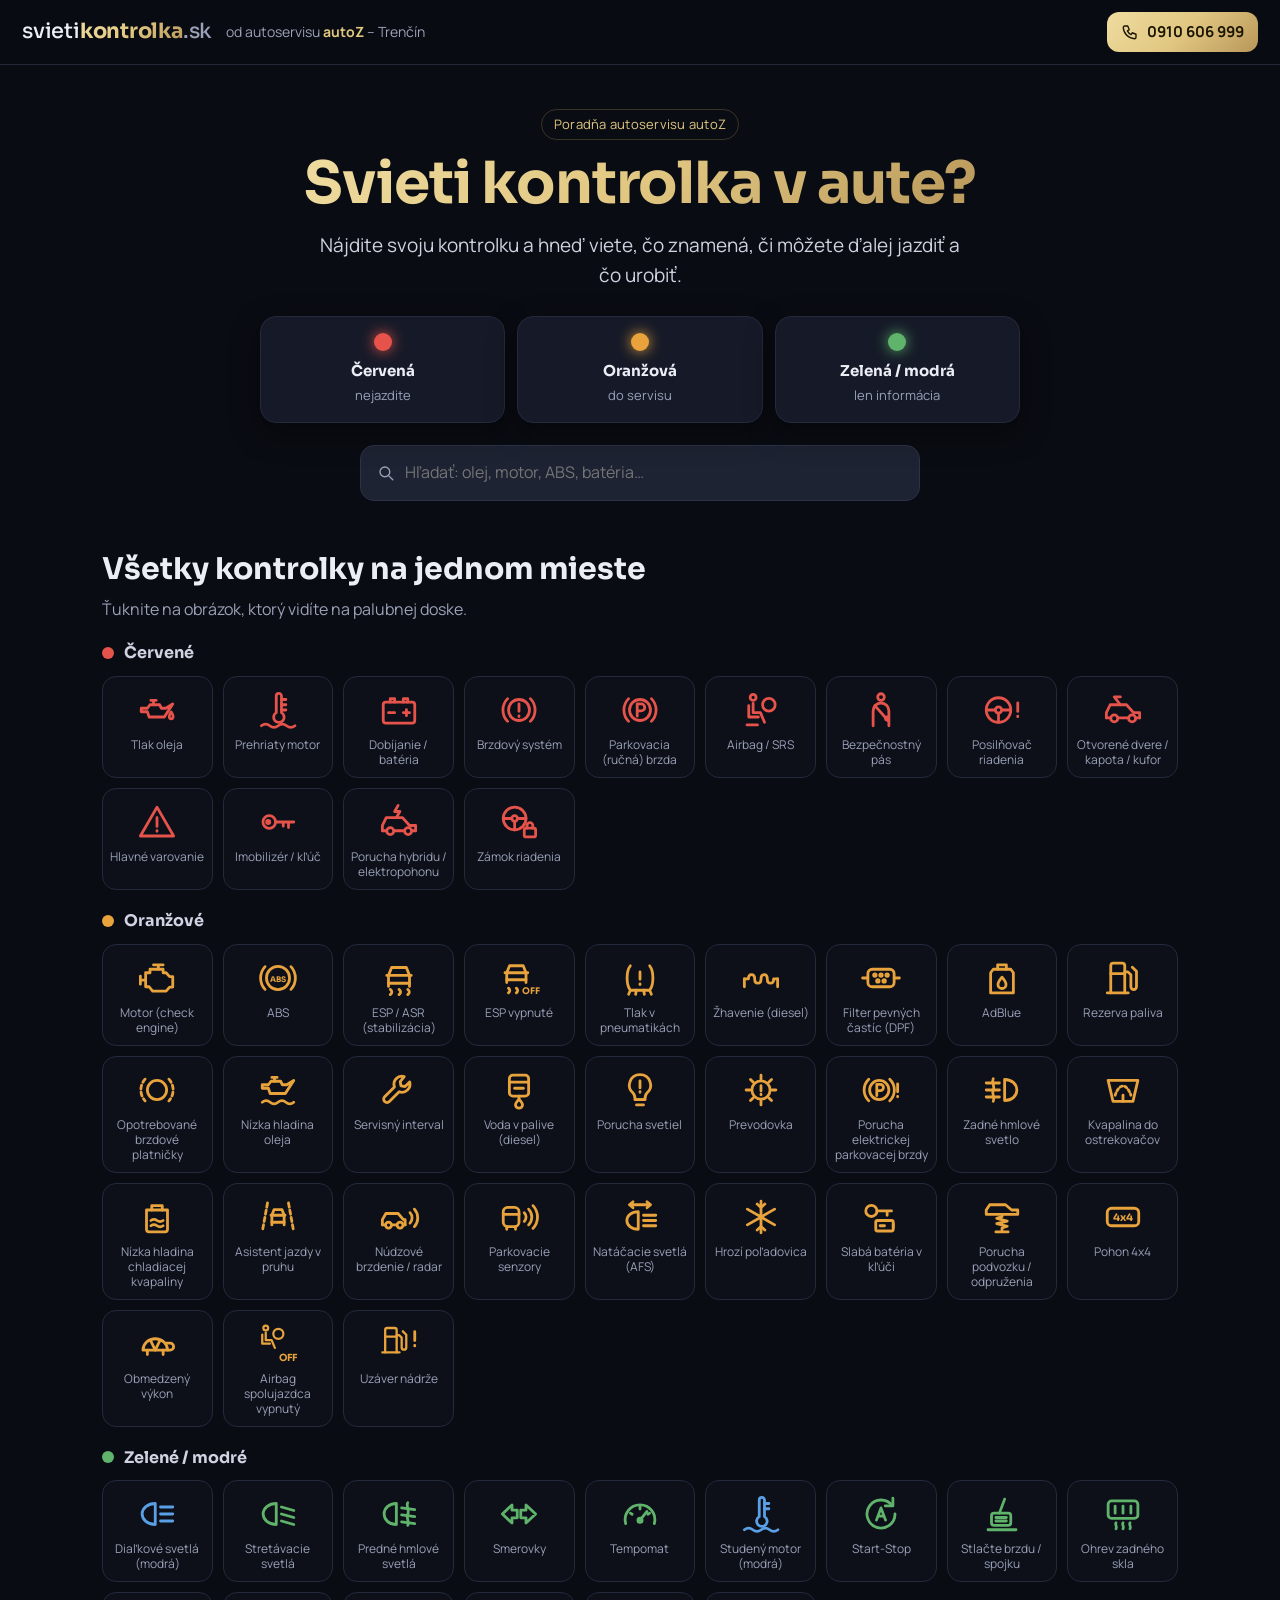
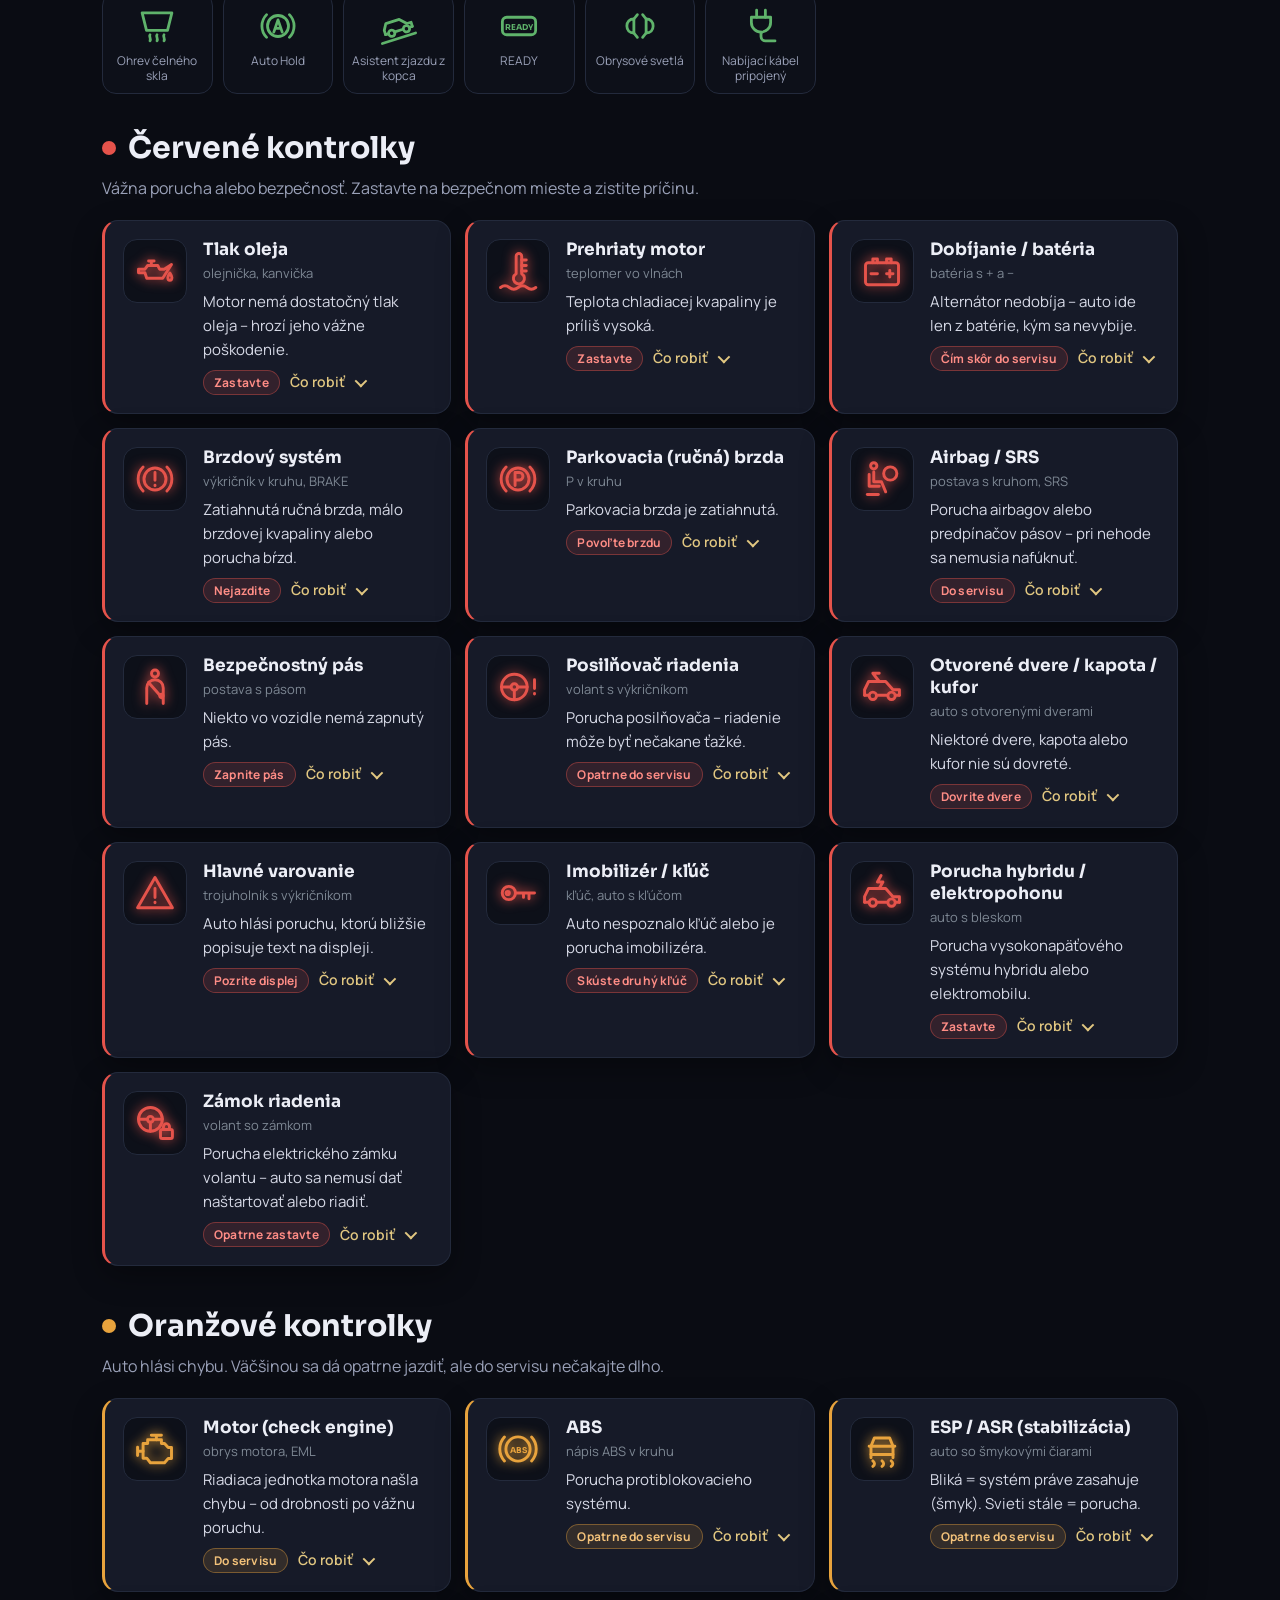
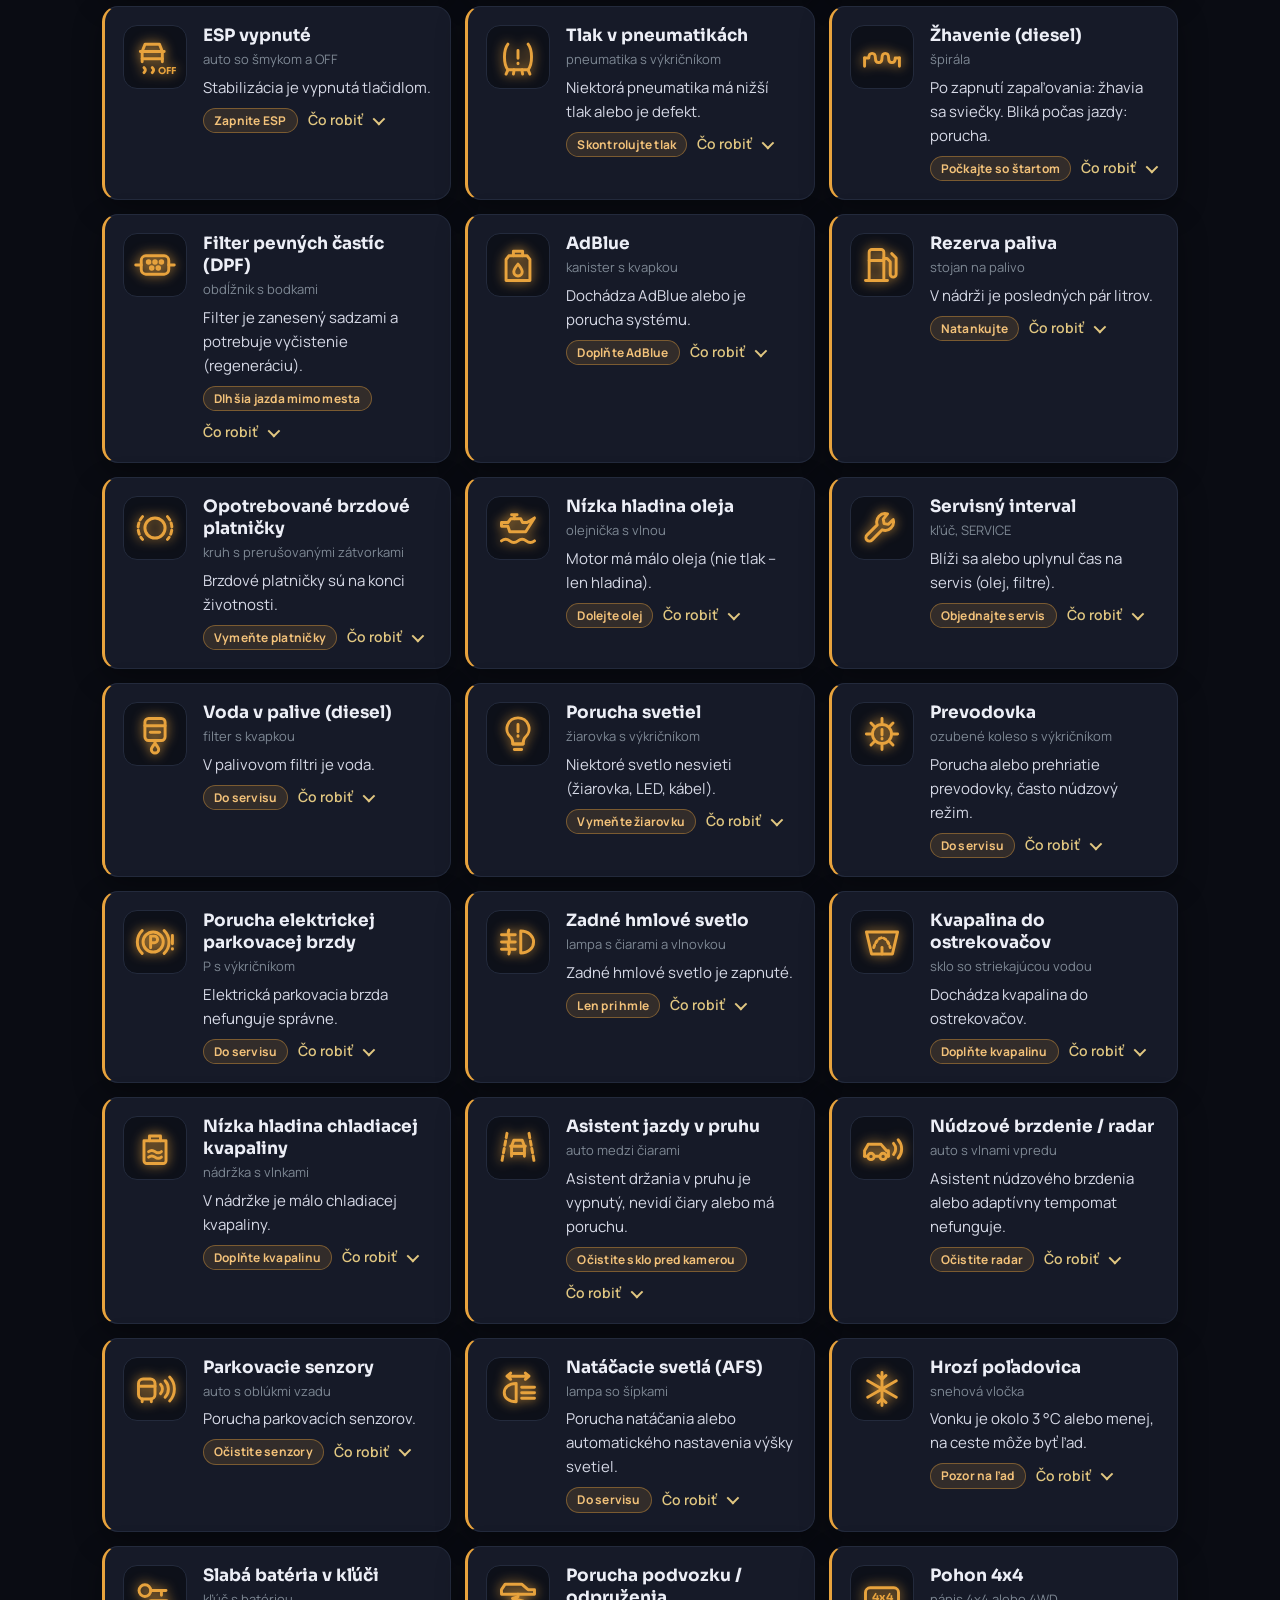
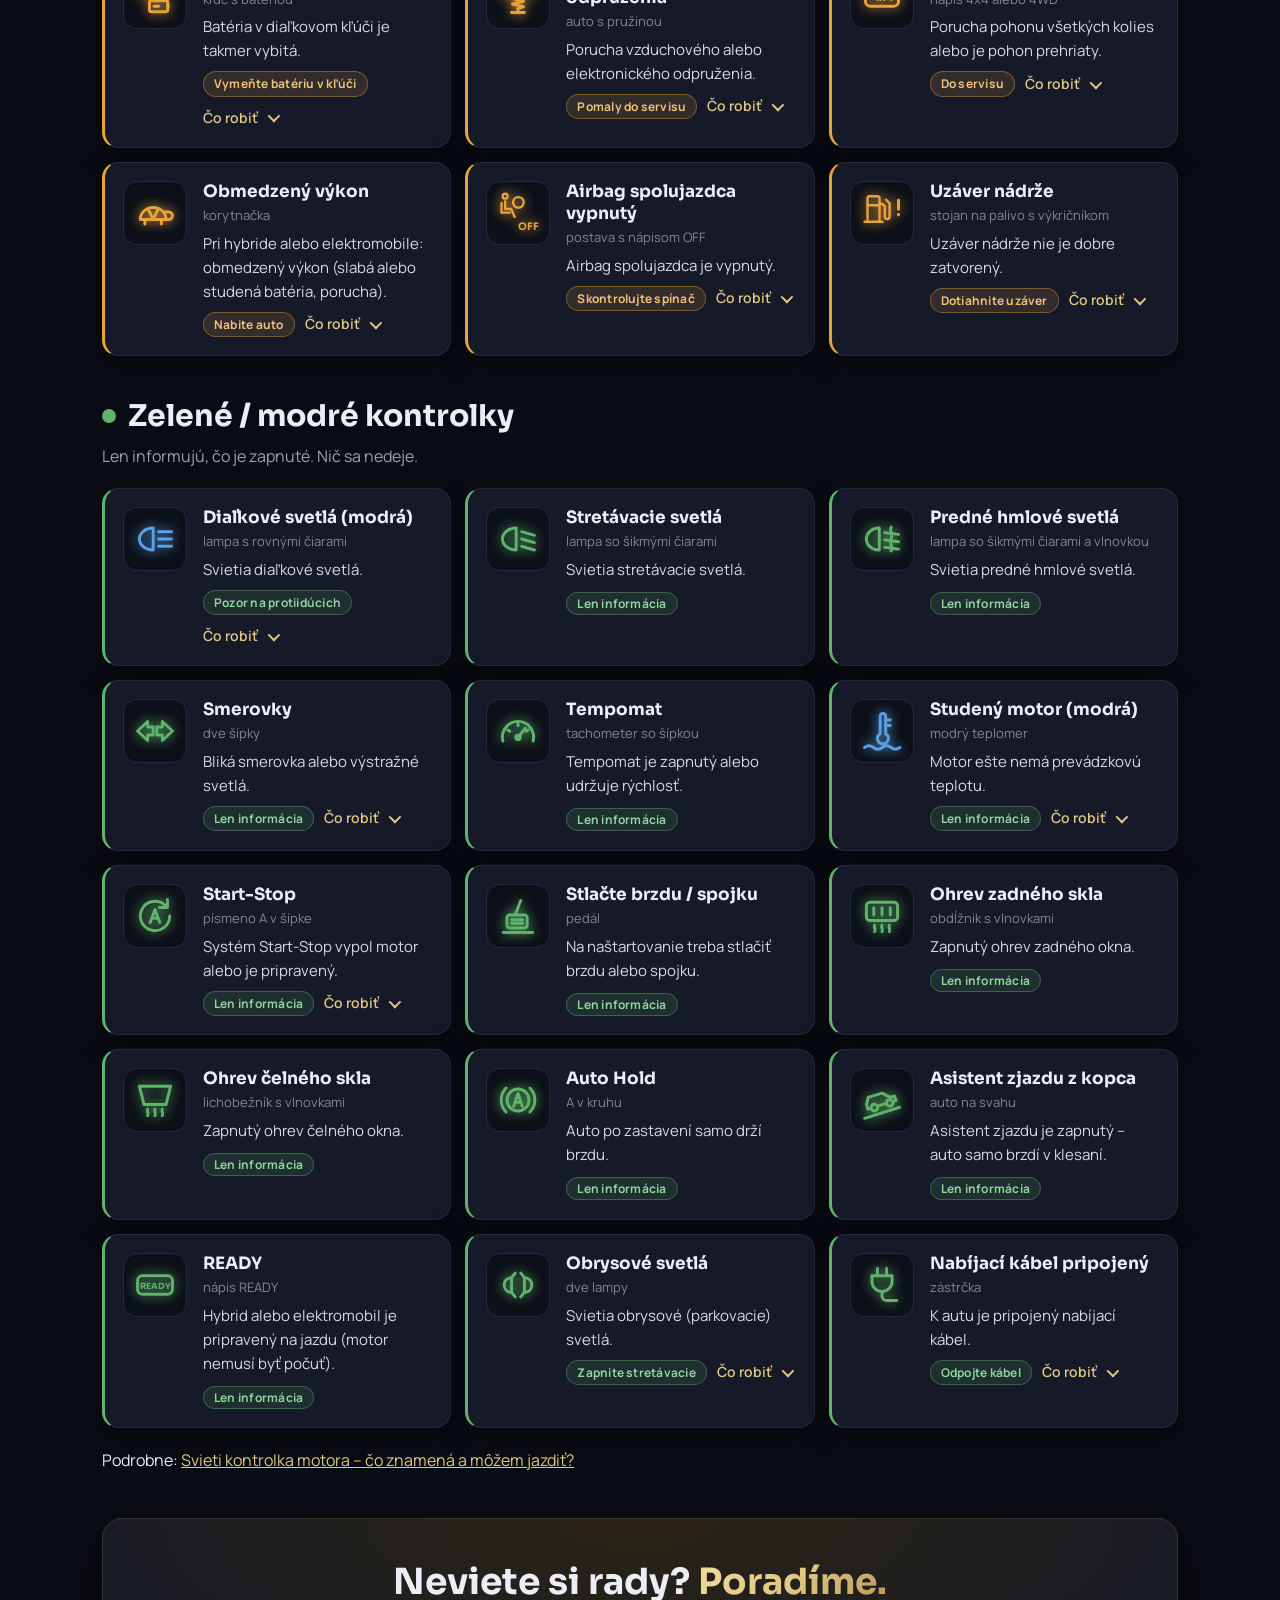
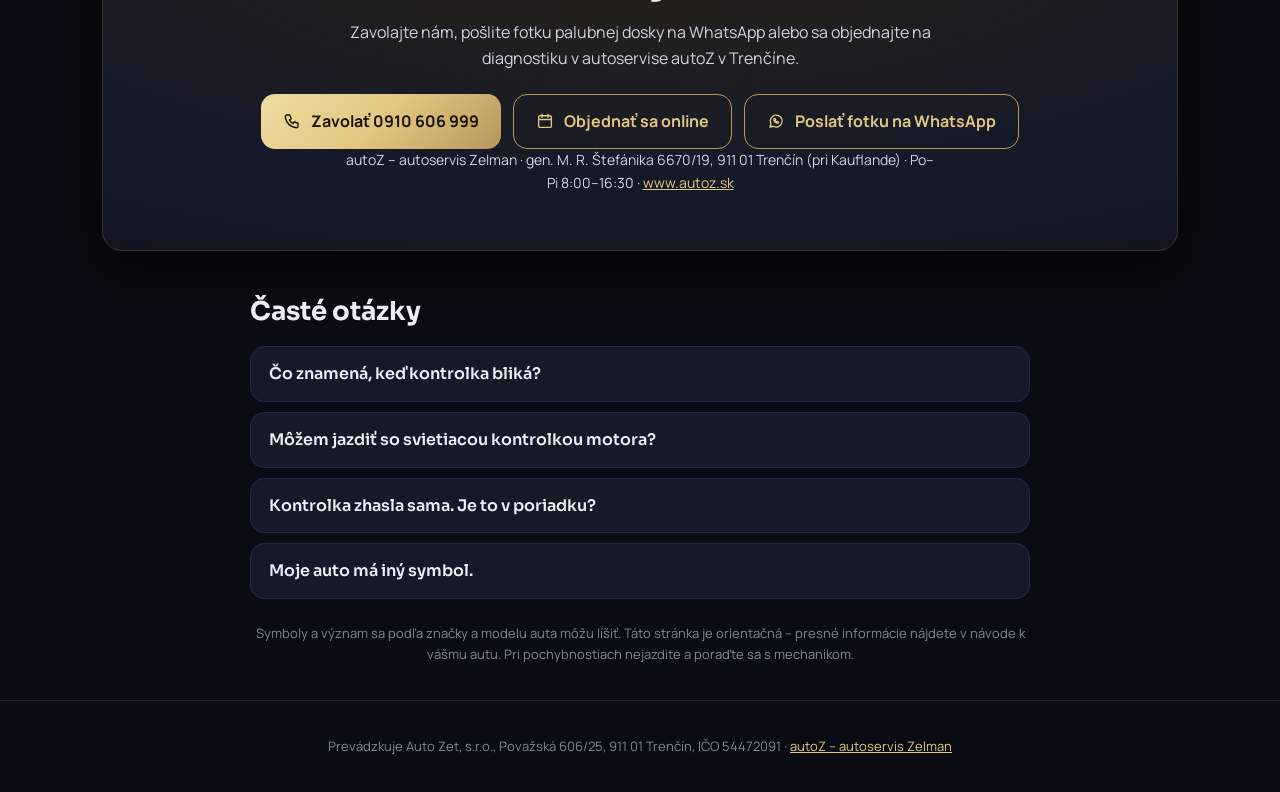
==== commit 69baf88d: "58 kontroliek + obrázkový prehľad" ====
--- a/index.html
+++ b/index.html
@@ -1,12 +1,12 @@
 <!doctype html><html lang="sk"><head><meta charset="utf-8">
 <meta name="viewport" content="width=device-width,initial-scale=1">
 <title>Svieti kontrolka v aute? Čo znamená a či môžete jazdiť | svietikontrolka.sk</title>
-<meta name="description" content="Prehľad 36 kontroliek v aute podľa farby: čo znamenajú, či môžete ďalej jazdiť a čo urobiť. Keď si neviete rady, zavolajte autoservisu autoZ v Trenčíne.">
+<meta name="description" content="Prehľad 58 kontroliek v aute podľa farby: čo znamenajú, či môžete ďalej jazdiť a čo urobiť. Keď si neviete rady, zavolajte autoservisu autoZ v Trenčíne.">
 <link rel="canonical" href="https://svietikontrolka.sk/">
 <meta property="og:title" content="Svieti kontrolka v aute?"><meta property="og:description" content="Čo znamená kontrolka, či môžete jazdiť a čo urobiť.">
 <meta property="og:url" content="https://svietikontrolka.sk/"><meta property="og:type" content="website"><meta name="theme-color" content="#0a0c13">
 <link rel="preload" href="pisma/sora-latin-wght-normal.woff2" as="font" type="font/woff2" crossorigin>
-<link rel="stylesheet" href="styl.css?v=3">
+<link rel="stylesheet" href="styl.css?v=4">
 <script type="application/ld+json">{"@context": "https://schema.org", "@graph": [{"@type": "FAQPage", "mainEntity": [{"@type": "Question", "name": "Čo znamená, keď kontrolka bliká?", "acceptedAnswer": {"@type": "Answer", "text": "Blikajúca kontrolka je skoro vždy naliehavejšia ako svietiaca. Pri kontrolke motora blikanie znamená vynechávanie zapaľovania – zastavte a nepridávajte plyn."}}, {"@type": "Question", "name": "Môžem jazdiť so svietiacou kontrolkou motora?", "acceptedAnswer": {"@type": "Answer", "text": "Keď svieti (nebliká) a auto ide normálne, opatrne áno – do servisu na diagnostiku. Keď bliká alebo auto stráca výkon, nie."}}, {"@type": "Question", "name": "Kontrolka zhasla sama. Je to v poriadku?", "acceptedAnswer": {"@type": "Answer", "text": "Chyba ostáva zapísaná v pamäti riadiacej jednotky. Keď sa vracia, dajte auto prečítať diagnostikou."}}, {"@type": "Question", "name": "Moje auto má iný symbol.", "acceptedAnswer": {"@type": "Answer", "text": "Symboly sa podľa značky trochu líšia. Pozrite návod k autu, alebo nám pošlite fotku palubnej dosky na WhatsApp a poradíme."}}]}, {"@type": "AutoRepair", "name": "autoZ – autoservis Zelman", "telephone": "+421 910 606 999", "url": "https://www.autoz.sk/", "address": {"@type": "PostalAddress", "streetAddress": "gen. M. R. Štefánika 6670/19", "postalCode": "911 01", "addressLocality": "Trenčín", "addressCountry": "SK"}, "openingHours": "Mo-Fr 08:00-16:30"}]}</script>
 </head><body>
 <header class="top"><a class="logo" href="./">svieti<b>kontrolka</b><span>.sk</span></a>
@@ -25,7 +25,8 @@
 <label class="hladaj"><svg viewBox="0 0 24 24" fill="none" stroke="currentColor" stroke-width="1.8" stroke-linecap="round"><circle cx="10.5" cy="10.5" r="6.5"/><path d="M15.5 15.5L21 21"/></svg><input id="q" type="search" placeholder="Hľadať: olej, motor, ABS, batéria…" autocomplete="off"></label>
 <p id="nic" class="nic" hidden>Takú kontrolku tu nemáme. Pošlite nám fotku na <a href="https://wa.me/421910606999">WhatsApp</a> alebo zavolajte <a href="tel:+421910606999">0910 606 999</a>.</p>
 </section>
-<section class="sk" id="cervene"><h2><span class="bod" style="background:#e5534b"></span>Červené kontrolky</h2><p class="sp">Vážna porucha alebo bezpečnosť. Zastavte na bezpečnom mieste a zistite príčinu.</p><div class="mriezka"><article class="k k-c" data-f="c" data-h="tlak oleja olejnička, kanvička motor nemá dostatočný tlak oleja – hrozí jeho vážne poškodenie. hneď bezpečne zastavte a vypnite motor. po pár minútach skontrolujte hladinu oleja na mierke. aj keď je olej doliaty a kontrolka zhasne, dajte auto skontrolovať. keď svieti ďalej, nejazdite – auto treba odtiahnuť."><div class="ik" style="--kf:#e5534b"><svg viewBox="0 0 24 24" fill="none" stroke="#e5534b" style="color:#e5534b" stroke-width="1.6" stroke-linecap="round" stroke-linejoin="round" aria-hidden="true"><path d="M3 11h3.5l1.5-2h5.5l1 2h2.5l4-2.5-4.8 7.5H7.5l-1-3H3z"/><path d="M10 9V6.5M8.5 6.5h3"/><path d="M21.2 15.5c0 .9-.5 1.5-1.1 1.5s-1.1-.6-1.1-1.5.6-1.6 1.1-2.4c.5.8 1.1 1.5 1.1 2.4z"/></svg></div><div class="tx"><h3>Tlak oleja</h3><p class="vy">olejnička, kanvička</p><p class="co">Motor nemá dostatočný tlak oleja – hrozí jeho vážne poškodenie.</p><details><summary><span class="st st-c">Zastavte</span><span class="cr">Čo robiť</span></summary><p>Hneď bezpečne zastavte a vypnite motor. Po pár minútach skontrolujte hladinu oleja na mierke. Aj keď je olej doliaty a kontrolka zhasne, dajte auto skontrolovať. Keď svieti ďalej, nejazdite – auto treba odtiahnuť.</p></details></div></article><article class="k k-c" data-f="c" data-h="prehriaty motor teplomer vo vlnách teplota chladiacej kvapaliny je príliš vysoká. zastavte, vypnite motor a nechajte ho vychladnúť. uzáver chladiča ani nádržky na horúcom motore neotvárajte. skontrolujte hladinu kvapaliny a únik pod autom. s prehriatym motorom ďalej nejazdite."><div class="ik" style="--kf:#e5534b"><svg viewBox="0 0 24 24" fill="none" stroke="#e5534b" style="color:#e5534b" stroke-width="1.6" stroke-linecap="round" stroke-linejoin="round" aria-hidden="true"><path d="M11 13.5V4a1.5 1.5 0 0 1 3 0v9.5a3 3 0 1 1-3 0z"/><path d="M14 6h2.5M14 9h2.5M14 12h2.5"/><path d="M2.5 21c1.6-1.2 3.2-1.2 4.8 0s3.2 1.2 4.8 0 3.2-1.2 4.8 0 3.2 1.2 4.8 0"/></svg></div><div class="tx"><h3>Prehriaty motor</h3><p class="vy">teplomer vo vlnách</p><p class="co">Teplota chladiacej kvapaliny je príliš vysoká.</p><details><summary><span class="st st-c">Zastavte</span><span class="cr">Čo robiť</span></summary><p>Zastavte, vypnite motor a nechajte ho vychladnúť. Uzáver chladiča ani nádržky na horúcom motore neotvárajte. Skontrolujte hladinu kvapaliny a únik pod autom. S prehriatym motorom ďalej nejazdite.</p></details></div></article><article class="k k-c" data-f="c" data-h="dobíjanie / batéria batéria s + a − alternátor nedobíja – auto ide len z batérie, kým sa nevybije. vypnite nepotrebné spotrebiče (kúrenie, sedačky, rádio) a dôjdite na najbližšie bezpečné miesto. ak súčasne svieti aj teplota motora alebo stuhne riadenie, môže byť prasknutý remeň – zastavte hneď."><div class="ik" style="--kf:#e5534b"><svg viewBox="0 0 24 24" fill="none" stroke="#e5534b" style="color:#e5534b" stroke-width="1.6" stroke-linecap="round" stroke-linejoin="round" aria-hidden="true"><rect x="3" y="7.5" width="18" height="12" rx="1.5"/><path d="M7 7.5V5.5h2.5v2M14.5 7.5V5.5H17v2"/><path d="M6 13.5h3.5M14.5 13.5H18M16.25 11.75v3.5"/></svg></div><div class="tx"><h3>Dobíjanie / batéria</h3><p class="vy">batéria s + a −</p><p class="co">Alternátor nedobíja – auto ide len z batérie, kým sa nevybije.</p><details><summary><span class="st st-c">Čím skôr do servisu</span><span class="cr">Čo robiť</span></summary><p>Vypnite nepotrebné spotrebiče (kúrenie, sedačky, rádio) a dôjdite na najbližšie bezpečné miesto. Ak súčasne svieti aj teplota motora alebo stuhne riadenie, môže byť prasknutý remeň – zastavte hneď.</p></details></div></article><article class="k k-c" data-f="c" data-h="brzdový systém výkričník v kruhu, brake zatiahnutá ručná brzda, málo brzdovej kvapaliny alebo porucha bŕzd. najprv skontrolujte, či je úplne povolená ručná brzda. ak kontrolka svieti aj tak, skontrolujte hladinu brzdovej kvapaliny. keď je nízka alebo brzdový pedál ide hlbšie, nejazdite."><div class="ik" style="--kf:#e5534b"><svg viewBox="0 0 24 24" fill="none" stroke="#e5534b" style="color:#e5534b" stroke-width="1.6" stroke-linecap="round" stroke-linejoin="round" aria-hidden="true"><circle cx="12" cy="12" r="6"/><path d="M12 8.5v4.2M12 15.4v.3"/><path d="M5.5 5.5a9.2 9.2 0 0 0 0 13M18.5 5.5a9.2 9.2 0 0 1 0 13"/></svg></div><div class="tx"><h3>Brzdový systém</h3><p class="vy">výkričník v kruhu, BRAKE</p><p class="co">Zatiahnutá ručná brzda, málo brzdovej kvapaliny alebo porucha bŕzd.</p><details><summary><span class="st st-c">Nejazdite</span><span class="cr">Čo robiť</span></summary><p>Najprv skontrolujte, či je úplne povolená ručná brzda. Ak kontrolka svieti aj tak, skontrolujte hladinu brzdovej kvapaliny. Keď je nízka alebo brzdový pedál ide hlbšie, nejazdite.</p></details></div></article><article class="k k-c" data-f="c" data-h="parkovacia (ručná) brzda p v kruhu parkovacia brzda je zatiahnutá. pred jazdou ju povoľte. ak svieti aj pri povolenej brzde, ide o poruchu – pozrite kontrolku brzdový systém."><div class="ik" style="--kf:#e5534b"><svg viewBox="0 0 24 24" fill="none" stroke="#e5534b" style="color:#e5534b" stroke-width="1.6" stroke-linecap="round" stroke-linejoin="round" aria-hidden="true"><circle cx="12" cy="12" r="6"/><path d="M10.4 15.5v-7h2.3a2 2 0 0 1 0 4h-2.3"/><path d="M5.5 5.5a9.2 9.2 0 0 0 0 13M18.5 5.5a9.2 9.2 0 0 1 0 13"/></svg></div><div class="tx"><h3>Parkovacia (ručná) brzda</h3><p class="vy">P v kruhu</p><p class="co">Parkovacia brzda je zatiahnutá.</p><details><summary><span class="st st-c">Povoľte brzdu</span><span class="cr">Čo robiť</span></summary><p>Pred jazdou ju povoľte. Ak svieti aj pri povolenej brzde, ide o poruchu – pozrite kontrolku Brzdový systém.</p></details></div></article><article class="k k-c" data-f="c" data-h="airbag / srs postava s kruhom, srs porucha airbagov alebo predpínačov pásov – pri nehode sa nemusia nafúknuť. auto ide normálne, ale chýba vám ochrana pri nehode. do servisu čím skôr. častá príčina je konektor pod sedadlom alebo vybitá batéria."><div class="ik" style="--kf:#e5534b"><svg viewBox="0 0 24 24" fill="none" stroke="#e5534b" style="color:#e5534b" stroke-width="1.6" stroke-linecap="round" stroke-linejoin="round" aria-hidden="true"><circle cx="7.5" cy="4.8" r="1.7"/><path d="M7.5 8.2v5.3h4.2l2.3 5.5"/><path d="M5 9.5v6.5h5.5"/><circle cx="16.5" cy="9" r="3.6"/><path d="M4 20.5h6"/></svg></div><div class="tx"><h3>Airbag / SRS</h3><p class="vy">postava s kruhom, SRS</p><p class="co">Porucha airbagov alebo predpínačov pásov – pri nehode sa nemusia nafúknuť.</p><details><summary><span class="st st-c">Do servisu</span><span class="cr">Čo robiť</span></summary><p>Auto ide normálne, ale chýba vám ochrana pri nehode. Do servisu čím skôr. Častá príčina je konektor pod sedadlom alebo vybitá batéria.</p></details></div></article><article class="k k-c" data-f="c" data-h="bezpečnostný pás postava s pásom niekto vo vozidle nemá zapnutý pás. zapnite pás vodiča aj spolujazdcov. ak svieti pri zapnutých pásoch, môže ísť o snímač v sedadle alebo zámku."><div class="ik" style="--kf:#e5534b"><svg viewBox="0 0 24 24" fill="none" stroke="#e5534b" style="color:#e5534b" stroke-width="1.6" stroke-linecap="round" stroke-linejoin="round" aria-hidden="true"><circle cx="12" cy="4.6" r="1.9"/><path d="M7.5 21v-8.5a4.5 4.5 0 0 1 9 0V21"/><path d="M8.5 9.5l7.5 8.5"/><circle cx="15.5" cy="16.8" r=".9"/></svg></div><div class="tx"><h3>Bezpečnostný pás</h3><p class="vy">postava s pásom</p><p class="co">Niekto vo vozidle nemá zapnutý pás.</p><details><summary><span class="st st-c">Zapnite pás</span><span class="cr">Čo robiť</span></summary><p>Zapnite pás vodiča aj spolujazdcov. Ak svieti pri zapnutých pásoch, môže ísť o snímač v sedadle alebo zámku.</p></details></div></article><article class="k k-c" data-f="c" data-h="posilňovač riadenia volant s výkričníkom porucha posilňovača – riadenie môže byť nečakane ťažké. jazdite opatrne a pomaly, ráta sa s väčšou silou na volante. pri hydraulickom posilňovači skontrolujte kvapalinu. do servisu čím skôr."><div class="ik" style="--kf:#e5534b"><svg viewBox="0 0 24 24" fill="none" stroke="#e5534b" style="color:#e5534b" stroke-width="1.6" stroke-linecap="round" stroke-linejoin="round" aria-hidden="true"><circle cx="10" cy="12" r="7"/><circle cx="10" cy="12" r="1.8"/><path d="M3 12h5.2M11.8 12H17M10 13.8V19"/><path d="M21 8v4.8M21 15.5v.3"/></svg></div><div class="tx"><h3>Posilňovač riadenia</h3><p class="vy">volant s výkričníkom</p><p class="co">Porucha posilňovača – riadenie môže byť nečakane ťažké.</p><details><summary><span class="st st-c">Opatrne do servisu</span><span class="cr">Čo robiť</span></summary><p>Jazdite opatrne a pomaly, ráta sa s väčšou silou na volante. Pri hydraulickom posilňovači skontrolujte kvapalinu. Do servisu čím skôr.</p></details></div></article><article class="k k-c" data-f="c" data-h="otvorené dvere / kapota / kufor auto s otvorenými dverami niektoré dvere, kapota alebo kufor nie sú dovreté. zastavte a dvere dovrite. ak svieti pri zatvorených dverách, býva chybný spínač v zámku."><div class="ik" style="--kf:#e5534b"><svg viewBox="0 0 24 24" fill="none" stroke="#e5534b" style="color:#e5534b" stroke-width="1.6" stroke-linecap="round" stroke-linejoin="round" aria-hidden="true"><path d="M2.5 16.5v-3l2.2-4.5h9.3l4 4.5h3.5v3"/><path d="M2.5 16.5h2M9.3 16.5h5.5M19.6 16.5h1.9"/><circle cx="7" cy="16.8" r="2"/><circle cx="17.2" cy="16.8" r="2"/><path d="M10.5 9l-3.5-4.5h3.5"/></svg></div><div class="tx"><h3>Otvorené dvere / kapota / kufor</h3><p class="vy">auto s otvorenými dverami</p><p class="co">Niektoré dvere, kapota alebo kufor nie sú dovreté.</p><details><summary><span class="st st-c">Dovrite dvere</span><span class="cr">Čo robiť</span></summary><p>Zastavte a dvere dovrite. Ak svieti pri zatvorených dverách, býva chybný spínač v zámku.</p></details></div></article><article class="k k-c" data-f="c" data-h="hlavné varovanie trojuholník s výkričníkom auto hlási poruchu, ktorú bližšie popisuje text na displeji. prečítajte si správu na palubnom počítači. červený trojuholník berte vážne – zastavte a zistite, čo auto hlási. oranžový znamená menej naliehavú poruchu."><div class="ik" style="--kf:#e5534b"><svg viewBox="0 0 24 24" fill="none" stroke="#e5534b" style="color:#e5534b" stroke-width="1.6" stroke-linecap="round" stroke-linejoin="round" aria-hidden="true"><path d="M12 3.5l9.5 16.5h-19z"/><path d="M12 9.5v5M12 17v.3"/></svg></div><div class="tx"><h3>Hlavné varovanie</h3><p class="vy">trojuholník s výkričníkom</p><p class="co">Auto hlási poruchu, ktorú bližšie popisuje text na displeji.</p><details><summary><span class="st st-c">Pozrite displej</span><span class="cr">Čo robiť</span></summary><p>Prečítajte si správu na palubnom počítači. Červený trojuholník berte vážne – zastavte a zistite, čo auto hlási. Oranžový znamená menej naliehavú poruchu.</p></details></div></article><article class="k k-c" data-f="c" data-h="imobilizér / kľúč kľúč, auto s kľúčom auto nespoznalo kľúč alebo je porucha imobilizéra. skúste druhý kľúč a vymeňte batériu v kľúči. ak auto nenaštartuje ani potom, treba diagnostiku."><div class="ik" style="--kf:#e5534b"><svg viewBox="0 0 24 24" fill="none" stroke="#e5534b" style="color:#e5534b" stroke-width="1.6" stroke-linecap="round" stroke-linejoin="round" aria-hidden="true"><circle cx="7" cy="12" r="3.6"/><path d="M10.6 12H21M18 12v3.2M15 12v2.4"/><circle cx="6.4" cy="12" r=".9"/></svg></div><div class="tx"><h3>Imobilizér / kľúč</h3><p class="vy">kľúč, auto s kľúčom</p><p class="co">Auto nespoznalo kľúč alebo je porucha imobilizéra.</p><details><summary><span class="st st-c">Skúste druhý kľúč</span><span class="cr">Čo robiť</span></summary><p>Skúste druhý kľúč a vymeňte batériu v kľúči. Ak auto nenaštartuje ani potom, treba diagnostiku.</p></details></div></article></div></section><section class="sk" id="oranzove"><h2><span class="bod" style="background:#e8a33d"></span>Oranžové kontrolky</h2><p class="sp">Auto hlási chybu. Väčšinou sa dá opatrne jazdiť, ale do servisu nečakajte dlho.</p><div class="mriezka"><article class="k k-o" data-f="o" data-h="motor (check engine) obrys motora, eml riadiaca jednotka motora našla chybu – od drobnosti po vážnu poruchu. keď kontrolka svieti a auto ide normálne, môžete opatrne dôjsť do servisu. keď bliká alebo auto stráca výkon a trasie sa, ide o vynechávanie zapaľovania – nepridávajte plyn a zastavte, hrozí poškodenie katalyzátora. bez diagnostiky sa príčina nedá určiť."><div class="ik" style="--kf:#e8a33d"><svg viewBox="0 0 24 24" fill="none" stroke="#e8a33d" style="color:#e8a33d" stroke-width="1.6" stroke-linecap="round" stroke-linejoin="round" aria-hidden="true"><path d="M5.5 9H8V7h7.5v2h1.7l2 2.2H21v6h-1.8l-2 2.3H9.5L7.5 17h-2z"/><path d="M2.5 11v4.5M2.5 13.2h3M10 4.5h5.5M12.75 4.5V7"/></svg></div><div class="tx"><h3>Motor (check engine)</h3><p class="vy">obrys motora, EML</p><p class="co">Riadiaca jednotka motora našla chybu – od drobnosti po vážnu poruchu.</p><details><summary><span class="st st-o">Do servisu</span><span class="cr">Čo robiť</span></summary><p>Keď kontrolka svieti a auto ide normálne, môžete opatrne dôjsť do servisu. Keď bliká alebo auto stráca výkon a trasie sa, ide o vynechávanie zapaľovania – nepridávajte plyn a zastavte, hrozí poškodenie katalyzátora. Bez diagnostiky sa príčina nedá určiť.</p></details></div></article><article class="k k-o" data-f="o" data-h="abs nápis abs v kruhu porucha protiblokovacieho systému. brzdy fungujú, ale kolesá sa pri prudkom brzdení môžu zablokovať. jazdite opatrnejšie s väčším odstupom. častá príčina je snímač otáčok kolesa."><div class="ik" style="--kf:#e8a33d"><svg viewBox="0 0 24 24" fill="none" stroke="#e8a33d" style="color:#e8a33d" stroke-width="1.6" stroke-linecap="round" stroke-linejoin="round" aria-hidden="true"><circle cx="12" cy="12" r="6.6"/><path d="M4.6 5.5a9.6 9.6 0 0 0 0 13M19.4 5.5a9.6 9.6 0 0 1 0 13"/><text x="12" y="14.2" text-anchor="middle" font-size="4.4" font-weight="700" fill="currentColor" stroke="none" font-family="Sora,Arial,sans-serif">ABS</text></svg></div><div class="tx"><h3>ABS</h3><p class="vy">nápis ABS v kruhu</p><p class="co">Porucha protiblokovacieho systému.</p><details><summary><span class="st st-o">Opatrne do servisu</span><span class="cr">Čo robiť</span></summary><p>Brzdy fungujú, ale kolesá sa pri prudkom brzdení môžu zablokovať. Jazdite opatrnejšie s väčším odstupom. Častá príčina je snímač otáčok kolesa.</p></details></div></article><article class="k k-o" data-f="o" data-h="esp / asr (stabilizácia) auto so šmykovými čiarami bliká = systém práve zasahuje (šmyk). svieti stále = porucha. keď bliká, uberte plyn a jazdite pokojnejšie. keď svieti stále, systém nepomáha pri šmyku – jazdite opatrne a dajte ho skontrolovať. často svieti spolu s abs."><div class="ik" style="--kf:#e8a33d"><svg viewBox="0 0 24 24" fill="none" stroke="#e8a33d" style="color:#e8a33d" stroke-width="1.6" stroke-linecap="round" stroke-linejoin="round" aria-hidden="true"><path d="M6 10.5l1.8-4.5h8.4l1.8 4.5v4.5H6z"/><path d="M5 10.5h14M6 15v1.8M18 15v1.8"/><path d="M7 21.5c1.2-1 1.2-2 0-3M12 21.5c1.2-1 1.2-2 0-3M17 21.5c1.2-1 1.2-2 0-3"/></svg></div><div class="tx"><h3>ESP / ASR (stabilizácia)</h3><p class="vy">auto so šmykovými čiarami</p><p class="co">Bliká = systém práve zasahuje (šmyk). Svieti stále = porucha.</p><details><summary><span class="st st-o">Opatrne do servisu</span><span class="cr">Čo robiť</span></summary><p>Keď bliká, uberte plyn a jazdite pokojnejšie. Keď svieti stále, systém nepomáha pri šmyku – jazdite opatrne a dajte ho skontrolovať. Často svieti spolu s ABS.</p></details></div></article><article class="k k-o" data-f="o" data-h="esp vypnuté auto so šmykom a off stabilizácia je vypnutá tlačidlom. zapnite ju tlačidlom na palubnej doske. ak sa nedá zapnúť, je to porucha."><div class="ik" style="--kf:#e8a33d"><svg viewBox="0 0 24 24" fill="none" stroke="#e8a33d" style="color:#e8a33d" stroke-width="1.6" stroke-linecap="round" stroke-linejoin="round" aria-hidden="true"><path d="M5 9l1.6-4h7.8L16 9v4H5z"/><path d="M4 9h13M5 13v1.6M16 13v1.6"/><path d="M6 20.5c1-.9 1-1.8 0-2.7M10.5 20.5c1-.9 1-1.8 0-2.7"/><text x="18.6" y="21" text-anchor="middle" font-size="5.2" font-weight="700" fill="currentColor" stroke="none" font-family="Sora,Arial,sans-serif">OFF</text></svg></div><div class="tx"><h3>ESP vypnuté</h3><p class="vy">auto so šmykom a OFF</p><p class="co">Stabilizácia je vypnutá tlačidlom.</p><details><summary><span class="st st-o">Zapnite ESP</span><span class="cr">Čo robiť</span></summary><p>Zapnite ju tlačidlom na palubnej doske. Ak sa nedá zapnúť, je to porucha.</p></details></div></article><article class="k k-o" data-f="o" data-h="tlak v pneumatikách pneumatika s výkričníkom niektorá pneumatika má nižší tlak alebo je defekt. pozrite pneumatiky a dohustite podľa štítku v dverách alebo na viečku nádrže. po dohustení systém podľa návodu resetujte. ak tlak opäť klesá, je defekt."><div class="ik" style="--kf:#e8a33d"><svg viewBox="0 0 24 24" fill="none" stroke="#e8a33d" style="color:#e8a33d" stroke-width="1.6" stroke-linecap="round" stroke-linejoin="round" aria-hidden="true"><path d="M6.5 5C4 8.2 4 15.8 6.5 19h11c2.5-3.2 2.5-10.8 0-14"/><path d="M5.5 21.3l1-2.3M9.5 21.3l.4-2.3M14.5 21.3l-.4-2.3M18.5 21.3l-1-2.3"/><path d="M12 8.5v4.2M12 15.4v.3"/></svg></div><div class="tx"><h3>Tlak v pneumatikách</h3><p class="vy">pneumatika s výkričníkom</p><p class="co">Niektorá pneumatika má nižší tlak alebo je defekt.</p><details><summary><span class="st st-o">Skontrolujte tlak</span><span class="cr">Čo robiť</span></summary><p>Pozrite pneumatiky a dohustite podľa štítku v dverách alebo na viečku nádrže. Po dohustení systém podľa návodu resetujte. Ak tlak opäť klesá, je defekt.</p></details></div></article><article class="k k-o" data-f="o" data-h="žhavenie (diesel) špirála po zapnutí zapaľovania: žhavia sa sviečky. bliká počas jazdy: porucha. pred štartom počkajte, kým zhasne. ak bliká počas jazdy alebo auto zle štartuje, býva chybná žhaviaca sviečka alebo riadenie žhavenia."><div class="ik" style="--kf:#e8a33d"><svg viewBox="0 0 24 24" fill="none" stroke="#e8a33d" style="color:#e8a33d" stroke-width="1.6" stroke-linecap="round" stroke-linejoin="round" aria-hidden="true"><path d="M2.5 12.5h2.3c0-3.3 3.6-3.3 3.6 0s3.6 3.3 3.6 0 3.6-3.3 3.6 0 3.6 3.3 3.6 0h2.3"/><path d="M2.5 12.5V17M21.5 12.5V17"/></svg></div><div class="tx"><h3>Žhavenie (diesel)</h3><p class="vy">špirála</p><p class="co">Po zapnutí zapaľovania: žhavia sa sviečky. Bliká počas jazdy: porucha.</p><details><summary><span class="st st-o">Počkajte so štartom</span><span class="cr">Čo robiť</span></summary><p>Pred štartom počkajte, kým zhasne. Ak bliká počas jazdy alebo auto zle štartuje, býva chybná žhaviaca sviečka alebo riadenie žhavenia.</p></details></div></article><article class="k k-o" data-f="o" data-h="filter pevných častíc (dpf) obdĺžnik s bodkami filter je zanesený sadzami a potrebuje vyčistenie (regeneráciu). dajte autu dlhšiu jazdu mimo mesta pri stálych vyšších otáčkach, aby sa filter vypálil. ak kontrolka nezhasne alebo auto prejde do núdzového režimu, treba diagnostiku."><div class="ik" style="--kf:#e8a33d"><svg viewBox="0 0 24 24" fill="none" stroke="#e8a33d" style="color:#e8a33d" stroke-width="1.6" stroke-linecap="round" stroke-linejoin="round" aria-hidden="true"><rect x="4.5" y="7" width="15" height="10" rx="2.5"/><path d="M1.5 12h3M19.5 12h3"/><circle cx="8.5" cy="10.3" r=".7"/><circle cx="12" cy="10.3" r=".7"/><circle cx="15.5" cy="10.3" r=".7"/><circle cx="10.2" cy="13.7" r=".7"/><circle cx="13.8" cy="13.7" r=".7"/></svg></div><div class="tx"><h3>Filter pevných častíc (DPF)</h3><p class="vy">obdĺžnik s bodkami</p><p class="co">Filter je zanesený sadzami a potrebuje vyčistenie (regeneráciu).</p><details><summary><span class="st st-o">Dlhšia jazda mimo mesta</span><span class="cr">Čo robiť</span></summary><p>Dajte autu dlhšiu jazdu mimo mesta pri stálych vyšších otáčkach, aby sa filter vypálil. Ak kontrolka nezhasne alebo auto prejde do núdzového režimu, treba diagnostiku.</p></details></div></article><article class="k k-o" data-f="o" data-h="adblue kanister s kvapkou dochádza adblue alebo je porucha systému. doplňte adblue (predáva sa na pumpách). keď dôjde úplne, motor po vypnutí znova nenaštartuje. ak svieti aj po doplnení, treba diagnostiku."><div class="ik" style="--kf:#e8a33d"><svg viewBox="0 0 24 24" fill="none" stroke="#e8a33d" style="color:#e8a33d" stroke-width="1.6" stroke-linecap="round" stroke-linejoin="round" aria-hidden="true"><path d="M7 7h10l1.5 2v11.5h-13V9z"/><path d="M9.5 7V4.5h5V7"/><path d="M12 11.5c1.5 1.8 2.3 3 2.3 4.2a2.3 2.3 0 0 1-4.6 0c0-1.2.8-2.4 2.3-4.2z"/></svg></div><div class="tx"><h3>AdBlue</h3><p class="vy">kanister s kvapkou</p><p class="co">Dochádza AdBlue alebo je porucha systému.</p><details><summary><span class="st st-o">Doplňte AdBlue</span><span class="cr">Čo robiť</span></summary><p>Doplňte AdBlue (predáva sa na pumpách). Keď dôjde úplne, motor po vypnutí znova nenaštartuje. Ak svieti aj po doplnení, treba diagnostiku.</p></details></div></article><article class="k k-o" data-f="o" data-h="rezerva paliva stojan na palivo v nádrži je posledných pár litrov. natankujte. jazda na úplne prázdnej nádrži škodí palivovému čerpadlu, pri dieseli treba potom systém odvzdušniť."><div class="ik" style="--kf:#e8a33d"><svg viewBox="0 0 24 24" fill="none" stroke="#e8a33d" style="color:#e8a33d" stroke-width="1.6" stroke-linecap="round" stroke-linejoin="round" aria-hidden="true"><path d="M5 20.5V5a1.5 1.5 0 0 1 1.5-1.5h5A1.5 1.5 0 0 1 13 5v15.5"/><path d="M5 9.5h8M3 20.5h12"/><path d="M13 8.5h1.8l1.7 1.7v6.8a1.6 1.6 0 0 0 3.2 0V8.2l-2.4-2.4"/></svg></div><div class="tx"><h3>Rezerva paliva</h3><p class="vy">stojan na palivo</p><p class="co">V nádrži je posledných pár litrov.</p><details><summary><span class="st st-o">Natankujte</span><span class="cr">Čo robiť</span></summary><p>Natankujte. Jazda na úplne prázdnej nádrži škodí palivovému čerpadlu, pri dieseli treba potom systém odvzdušniť.</p></details></div></article><article class="k k-o" data-f="o" data-h="opotrebované brzdové platničky kruh s prerušovanými zátvorkami brzdové platničky sú na konci životnosti. jazdiť sa dá, ale výmenu neodkladajte. kovová podložka platničky inak poškodí brzdový kotúč."><div class="ik" style="--kf:#e8a33d"><svg viewBox="0 0 24 24" fill="none" stroke="#e8a33d" style="color:#e8a33d" stroke-width="1.6" stroke-linecap="round" stroke-linejoin="round" aria-hidden="true"><circle cx="12" cy="12" r="5.5"/><path d="M5.2 5.8a9.2 9.2 0 0 0 0 12.4M18.8 5.8a9.2 9.2 0 0 1 0 12.4" stroke-dasharray="2.2 1.8"/></svg></div><div class="tx"><h3>Opotrebované brzdové platničky</h3><p class="vy">kruh s prerušovanými zátvorkami</p><p class="co">Brzdové platničky sú na konci životnosti.</p><details><summary><span class="st st-o">Vymeňte platničky</span><span class="cr">Čo robiť</span></summary><p>Jazdiť sa dá, ale výmenu neodkladajte. Kovová podložka platničky inak poškodí brzdový kotúč.</p></details></div></article><article class="k k-o" data-f="o" data-h="nízka hladina oleja olejnička s vlnou motor má málo oleja (nie tlak – len hladina). skontrolujte mierku a dolejte olej podľa návodu k autu. keď olej ubúda často, treba hľadať, kade ide preč."><div class="ik" style="--kf:#e8a33d"><svg viewBox="0 0 24 24" fill="none" stroke="#e8a33d" style="color:#e8a33d" stroke-width="1.6" stroke-linecap="round" stroke-linejoin="round" aria-hidden="true"><path d="M3 9h3.5l1.5-2h5.5l1 2h2.5l4-2.5-4.8 7.5H7.5l-1-3H3z"/><path d="M10 7V4.8M8.5 4.8h3"/><path d="M3 19c1.5-1.2 3-1.2 4.5 0s3 1.2 4.5 0 3-1.2 4.5 0 3 1.2 4.5 0"/></svg></div><div class="tx"><h3>Nízka hladina oleja</h3><p class="vy">olejnička s vlnou</p><p class="co">Motor má málo oleja (nie tlak – len hladina).</p><details><summary><span class="st st-o">Dolejte olej</span><span class="cr">Čo robiť</span></summary><p>Skontrolujte mierku a dolejte olej podľa návodu k autu. Keď olej ubúda často, treba hľadať, kade ide preč.</p></details></div></article><article class="k k-o" data-f="o" data-h="servisný interval kľúč, service blíži sa alebo uplynul čas na servis (olej, filtre). objednajte sa na servisnú prehliadku. po servise sa interval vynuluje."><div class="ik" style="--kf:#e8a33d"><svg viewBox="0 0 24 24" fill="none" stroke="#e8a33d" style="color:#e8a33d" stroke-width="1.6" stroke-linecap="round" stroke-linejoin="round" aria-hidden="true"><path d="M15 4.3a4.6 4.6 0 0 0-5.6 6L3.8 15.9a1.9 1.9 0 0 0 2.7 2.7l5.6-5.6a4.6 4.6 0 0 0 6-5.6l-2.6 2.6-2.4-.4-.4-2.4z"/></svg></div><div class="tx"><h3>Servisný interval</h3><p class="vy">kľúč, SERVICE</p><p class="co">Blíži sa alebo uplynul čas na servis (olej, filtre).</p><details><summary><span class="st st-o">Objednajte servis</span><span class="cr">Čo robiť</span></summary><p>Objednajte sa na servisnú prehliadku. Po servise sa interval vynuluje.</p></details></div></article><article class="k k-o" data-f="o" data-h="voda v palive (diesel) filter s kvapkou v palivovom filtri je voda. vodu treba z filtra vypustiť alebo filter vymeniť. neodkladajte to – voda poškodzuje vstrekovací systém."><div class="ik" style="--kf:#e8a33d"><svg viewBox="0 0 24 24" fill="none" stroke="#e8a33d" style="color:#e8a33d" stroke-width="1.6" stroke-linecap="round" stroke-linejoin="round" aria-hidden="true"><rect x="6.5" y="3.5" width="11" height="12" rx="2"/><path d="M6.5 7.5h11M12 15.5v1.3"/><path d="M12 17.2c1.3 1.5 2 2.4 2 3.2a2 2 0 0 1-4 0c0-.8.7-1.7 2-3.2z"/><path d="M9.5 11h5"/></svg></div><div class="tx"><h3>Voda v palive (diesel)</h3><p class="vy">filter s kvapkou</p><p class="co">V palivovom filtri je voda.</p><details><summary><span class="st st-o">Do servisu</span><span class="cr">Čo robiť</span></summary><p>Vodu treba z filtra vypustiť alebo filter vymeniť. Neodkladajte to – voda poškodzuje vstrekovací systém.</p></details></div></article><article class="k k-o" data-f="o" data-h="porucha svetiel žiarovka s výkričníkom niektoré svetlo nesvieti (žiarovka, led, kábel). obíďte auto a pozrite, ktoré svetlo nesvieti. chybné svetlo je dôvod na pokutu aj na neúspešnú stk."><div class="ik" style="--kf:#e8a33d"><svg viewBox="0 0 24 24" fill="none" stroke="#e8a33d" style="color:#e8a33d" stroke-width="1.6" stroke-linecap="round" stroke-linejoin="round" aria-hidden="true"><path d="M9.2 17.5h5.6M10 20.5h4"/><path d="M12 3.2a6 6 0 0 0-3.9 10.6c.8.8 1.1 1.7 1.1 3.7h5.6c0-2 .3-2.9 1.1-3.7A6 6 0 0 0 12 3.2z"/><path d="M12 6.8v4M12 13v.3"/></svg></div><div class="tx"><h3>Porucha svetiel</h3><p class="vy">žiarovka s výkričníkom</p><p class="co">Niektoré svetlo nesvieti (žiarovka, LED, kábel).</p><details><summary><span class="st st-o">Vymeňte žiarovku</span><span class="cr">Čo robiť</span></summary><p>Obíďte auto a pozrite, ktoré svetlo nesvieti. Chybné svetlo je dôvod na pokutu aj na neúspešnú STK.</p></details></div></article><article class="k k-o" data-f="o" data-h="prevodovka ozubené koleso s výkričníkom porucha alebo prehriatie prevodovky, často núdzový režim. jazdite pokojne bez prudkého rozbiehania. keď auto ostane v jednom prevodovom stupni, ide o núdzový režim – do servisu."><div class="ik" style="--kf:#e8a33d"><svg viewBox="0 0 24 24" fill="none" stroke="#e8a33d" style="color:#e8a33d" stroke-width="1.6" stroke-linecap="round" stroke-linejoin="round" aria-hidden="true"><circle cx="12" cy="12" r="5.2"/><path d="M12 3.5v2.3M12 18.2v2.3M3.5 12h2.3M18.2 12h2.3M6 6l1.6 1.6M16.4 16.4L18 18M6 18l1.6-1.6M16.4 7.6L18 6"/><path d="M12 9.5v3M12 14.4v.3"/></svg></div><div class="tx"><h3>Prevodovka</h3><p class="vy">ozubené koleso s výkričníkom</p><p class="co">Porucha alebo prehriatie prevodovky, často núdzový režim.</p><details><summary><span class="st st-o">Do servisu</span><span class="cr">Čo robiť</span></summary><p>Jazdite pokojne bez prudkého rozbiehania. Keď auto ostane v jednom prevodovom stupni, ide o núdzový režim – do servisu.</p></details></div></article><article class="k k-o" data-f="o" data-h="porucha elektrickej parkovacej brzdy p s výkričníkom elektrická parkovacia brzda nefunguje správne. na parkovanie radšej zaraďte rýchlosť (alebo p) a parkujte na rovine. dajte ju skontrolovať."><div class="ik" style="--kf:#e8a33d"><svg viewBox="0 0 24 24" fill="none" stroke="#e8a33d" style="color:#e8a33d" stroke-width="1.6" stroke-linecap="round" stroke-linejoin="round" aria-hidden="true"><circle cx="11" cy="12" r="5.5"/><path d="M9.6 15.2V8.8h2a1.8 1.8 0 0 1 0 3.6h-2"/><path d="M5 5.8a8.6 8.6 0 0 0 0 12.4M17 5.8a8.6 8.6 0 0 1 0 12.4"/><path d="M21.5 8.5v4.5M21.5 15.6v.3"/></svg></div><div class="tx"><h3>Porucha elektrickej parkovacej brzdy</h3><p class="vy">P s výkričníkom</p><p class="co">Elektrická parkovacia brzda nefunguje správne.</p><details><summary><span class="st st-o">Do servisu</span><span class="cr">Čo robiť</span></summary><p>Na parkovanie radšej zaraďte rýchlosť (alebo P) a parkujte na rovine. Dajte ju skontrolovať.</p></details></div></article><article class="k k-o" data-f="o" data-h="zadné hmlové svetlo lampa s čiarami a vlnovkou zadné hmlové svetlo je zapnuté. používajte ho len pri zlej viditeľnosti. inak oslňuje vodičov za vami."><div class="ik" style="--kf:#e8a33d"><svg viewBox="0 0 24 24" fill="none" stroke="#e8a33d" style="color:#e8a33d" stroke-width="1.6" stroke-linecap="round" stroke-linejoin="round" aria-hidden="true"><path d="M13.5 6c4.3 0 7 2.8 7 6s-2.7 6-7 6z"/><path d="M3 8h7.5M3 12h7.5M3 16h7.5"/><path d="M7 5.5c-1.2 2.1 1.2 4.4 0 6.5s1.2 4.4 0 6.5"/></svg></div><div class="tx"><h3>Zadné hmlové svetlo</h3><p class="vy">lampa s čiarami a vlnovkou</p><p class="co">Zadné hmlové svetlo je zapnuté.</p><details><summary><span class="st st-o">Len pri hmle</span><span class="cr">Čo robiť</span></summary><p>Používajte ho len pri zlej viditeľnosti. Inak oslňuje vodičov za vami.</p></details></div></article><article class="k k-o" data-f="o" data-h="kvapalina do ostrekovačov sklo so striekajúcou vodou dochádza kvapalina do ostrekovačov. doplňte kvapalinu, v zime nemrznúcu."><div class="ik" style="--kf:#e8a33d"><svg viewBox="0 0 24 24" fill="none" stroke="#e8a33d" style="color:#e8a33d" stroke-width="1.6" stroke-linecap="round" stroke-linejoin="round" aria-hidden="true"><path d="M3.5 6.5h17l-2.8 12H6.3z"/><path d="M12 18.5v-3.5"/><path d="M7.5 15c1.2-3.6 2.9-5.3 4.5-5.3s3.3 1.7 4.5 5.3" stroke-dasharray="1.3 1.5"/></svg></div><div class="tx"><h3>Kvapalina do ostrekovačov</h3><p class="vy">sklo so striekajúcou vodou</p><p class="co">Dochádza kvapalina do ostrekovačov.</p><details><summary><span class="st st-o">Doplňte kvapalinu</span><span class="cr">Čo robiť</span></summary><p>Doplňte kvapalinu, v zime nemrznúcu.</p></details></div></article></div></section><section class="sk" id="zelene"><h2><span class="bod" style="background:#5fb36b"></span>Zelené / modré kontrolky</h2><p class="sp">Len informujú, čo je zapnuté. Nič sa nedeje.</p><div class="mriezka"><article class="k k-z" data-f="z" data-h="diaľkové svetlá (modrá) lampa s rovnými čiarami svietia diaľkové svetlá. pri protiidúcom aute ich prepnite na stretávacie."><div class="ik" style="--kf:#5aa0e6"><svg viewBox="0 0 24 24" fill="none" stroke="#5aa0e6" style="color:#5aa0e6" stroke-width="1.6" stroke-linecap="round" stroke-linejoin="round" aria-hidden="true"><path d="M11 6c-4.3 0-7.5 2.8-7.5 6s3.2 6 7.5 6z"/><path d="M14 8h7M14 12h7M14 16h7"/></svg></div><div class="tx"><h3>Diaľkové svetlá (modrá)</h3><p class="vy">lampa s rovnými čiarami</p><p class="co">Svietia diaľkové svetlá.</p><details><summary><span class="st st-z">Pozor na protiidúcich</span><span class="cr">Čo robiť</span></summary><p>Pri protiidúcom aute ich prepnite na stretávacie.</p></details></div></article><article class="k k-z" data-f="z" data-h="stretávacie svetlá lampa so šikmými čiarami svietia stretávacie svetlá. len informácia."><div class="ik" style="--kf:#5fb36b"><svg viewBox="0 0 24 24" fill="none" stroke="#5fb36b" style="color:#5fb36b" stroke-width="1.6" stroke-linecap="round" stroke-linejoin="round" aria-hidden="true"><path d="M11 6c-4.3 0-7.5 2.8-7.5 6s3.2 6 7.5 6z"/><path d="M14 8l7 2M14 12l7 2M14 16l7 2"/></svg></div><div class="tx"><h3>Stretávacie svetlá</h3><p class="vy">lampa so šikmými čiarami</p><p class="co">Svietia stretávacie svetlá.</p><span class="st st-z">Len informácia</span></div></article><article class="k k-z" data-f="z" data-h="predné hmlové svetlá lampa so šikmými čiarami a vlnovkou svietia predné hmlové svetlá. len informácia."><div class="ik" style="--kf:#5fb36b"><svg viewBox="0 0 24 24" fill="none" stroke="#5fb36b" style="color:#5fb36b" stroke-width="1.6" stroke-linecap="round" stroke-linejoin="round" aria-hidden="true"><path d="M10.5 6c-4.3 0-7 2.8-7 6s2.7 6 7 6z"/><path d="M13.5 8.5l7.5 1M13.5 12.5l7.5 1M13.5 16.5l7.5 1"/><path d="M17 5.5c-1.2 2.1 1.2 4.4 0 6.5s1.2 4.4 0 6.5"/></svg></div><div class="tx"><h3>Predné hmlové svetlá</h3><p class="vy">lampa so šikmými čiarami a vlnovkou</p><p class="co">Svietia predné hmlové svetlá.</p><span class="st st-z">Len informácia</span></div></article><article class="k k-z" data-f="z" data-h="smerovky dve šípky bliká smerovka alebo výstražné svetlá. keď bliká nezvyčajne rýchlo, niektorá žiarovka smerovky je prepálená."><div class="ik" style="--kf:#5fb36b"><svg viewBox="0 0 24 24" fill="none" stroke="#5fb36b" style="color:#5fb36b" stroke-width="1.6" stroke-linecap="round" stroke-linejoin="round" aria-hidden="true"><path d="M2.5 12L8 6.8v3h3v4.4H8v3z"/><path d="M21.5 12L16 6.8v3h-3v4.4h3v3z"/></svg></div><div class="tx"><h3>Smerovky</h3><p class="vy">dve šípky</p><p class="co">Bliká smerovka alebo výstražné svetlá.</p><details><summary><span class="st st-z">Len informácia</span><span class="cr">Čo robiť</span></summary><p>Keď bliká nezvyčajne rýchlo, niektorá žiarovka smerovky je prepálená.</p></details></div></article><article class="k k-z" data-f="z" data-h="tempomat tachometer so šípkou tempomat je zapnutý alebo udržuje rýchlosť. len informácia."><div class="ik" style="--kf:#5fb36b"><svg viewBox="0 0 24 24" fill="none" stroke="#5fb36b" style="color:#5fb36b" stroke-width="1.6" stroke-linecap="round" stroke-linejoin="round" aria-hidden="true"><path d="M3.8 17.5a8.5 8.5 0 1 1 16.4 0"/><path d="M12 15.5l4-5"/><circle cx="12" cy="15.5" r="1.2"/><path d="M6.5 11.5l1 .6M17.5 11.5l-1 .6M12 8v1.2"/></svg></div><div class="tx"><h3>Tempomat</h3><p class="vy">tachometer so šípkou</p><p class="co">Tempomat je zapnutý alebo udržuje rýchlosť.</p><span class="st st-z">Len informácia</span></div></article><article class="k k-z" data-f="z" data-h="studený motor (modrá) modrý teplomer motor ešte nemá prevádzkovú teplotu. jazdite pokojne, bez vysokých otáčok, kým zhasne. ak svieti stále, môže byť chybný termostat alebo snímač."><div class="ik" style="--kf:#5aa0e6"><svg viewBox="0 0 24 24" fill="none" stroke="#5aa0e6" style="color:#5aa0e6" stroke-width="1.6" stroke-linecap="round" stroke-linejoin="round" aria-hidden="true"><path d="M11 13.5V4a1.5 1.5 0 0 1 3 0v9.5a3 3 0 1 1-3 0z"/><path d="M14 6h2.5M14 9h2.5"/><path d="M2.5 21c1.6-1.2 3.2-1.2 4.8 0s3.2 1.2 4.8 0 3.2-1.2 4.8 0 3.2 1.2 4.8 0"/></svg></div><div class="tx"><h3>Studený motor (modrá)</h3><p class="vy">modrý teplomer</p><p class="co">Motor ešte nemá prevádzkovú teplotu.</p><details><summary><span class="st st-z">Len informácia</span><span class="cr">Čo robiť</span></summary><p>Jazdite pokojne, bez vysokých otáčok, kým zhasne. Ak svieti stále, môže byť chybný termostat alebo snímač.</p></details></div></article><article class="k k-z" data-f="z" data-h="start-stop písmeno a v šípke systém start-stop vypol motor alebo je pripravený. len informácia. ak systém nefunguje vôbec, býva to slabou batériou."><div class="ik" style="--kf:#5fb36b"><svg viewBox="0 0 24 24" fill="none" stroke="#5fb36b" style="color:#5fb36b" stroke-width="1.6" stroke-linecap="round" stroke-linejoin="round" aria-hidden="true"><path d="M18.4 7.2A8 8 0 1 0 20 12"/><path d="M18.8 3v4.4h-4.4"/><path d="M9.4 15.5l2.6-7 2.6 7M10.3 13.2h3.4"/></svg></div><div class="tx"><h3>Start-Stop</h3><p class="vy">písmeno A v šípke</p><p class="co">Systém Start-Stop vypol motor alebo je pripravený.</p><details><summary><span class="st st-z">Len informácia</span><span class="cr">Čo robiť</span></summary><p>Len informácia. Ak systém nefunguje vôbec, býva to slabou batériou.</p></details></div></article></div></section>
+<section class="galeria" id="prehlad"><h2>Všetky kontrolky na jednom mieste</h2><p class="sp">Ťuknite na obrázok, ktorý vidíte na palubnej doske.</p><div class="gr"><h3><span class="bod" style="background:#e5534b"></span>Červené</h3><div class="gm"><a class="g g-c" href="#k-olej" title="Tlak oleja"><svg viewBox="0 0 24 24" fill="none" stroke="#e5534b" style="color:#e5534b" stroke-width="1.6" stroke-linecap="round" stroke-linejoin="round" aria-hidden="true"><path d="M3 11h3.5l1.5-2h5.5l1 2h2.5l4-2.5-4.8 7.5H7.5l-1-3H3z"/><path d="M10 9V6.5M8.5 6.5h3"/><path d="M21.2 15.5c0 .9-.5 1.5-1.1 1.5s-1.1-.6-1.1-1.5.6-1.6 1.1-2.4c.5.8 1.1 1.5 1.1 2.4z"/></svg><span>Tlak oleja</span></a><a class="g g-c" href="#k-teplota" title="Prehriaty motor"><svg viewBox="0 0 24 24" fill="none" stroke="#e5534b" style="color:#e5534b" stroke-width="1.6" stroke-linecap="round" stroke-linejoin="round" aria-hidden="true"><path d="M11 13.5V4a1.5 1.5 0 0 1 3 0v9.5a3 3 0 1 1-3 0z"/><path d="M14 6h2.5M14 9h2.5M14 12h2.5"/><path d="M2.5 21c1.6-1.2 3.2-1.2 4.8 0s3.2 1.2 4.8 0 3.2-1.2 4.8 0 3.2 1.2 4.8 0"/></svg><span>Prehriaty motor</span></a><a class="g g-c" href="#k-bateria" title="Dobíjanie / batéria"><svg viewBox="0 0 24 24" fill="none" stroke="#e5534b" style="color:#e5534b" stroke-width="1.6" stroke-linecap="round" stroke-linejoin="round" aria-hidden="true"><rect x="3" y="7.5" width="18" height="12" rx="1.5"/><path d="M7 7.5V5.5h2.5v2M14.5 7.5V5.5H17v2"/><path d="M6 13.5h3.5M14.5 13.5H18M16.25 11.75v3.5"/></svg><span>Dobíjanie / batéria</span></a><a class="g g-c" href="#k-brzda" title="Brzdový systém"><svg viewBox="0 0 24 24" fill="none" stroke="#e5534b" style="color:#e5534b" stroke-width="1.6" stroke-linecap="round" stroke-linejoin="round" aria-hidden="true"><circle cx="12" cy="12" r="6"/><path d="M12 8.5v4.2M12 15.4v.3"/><path d="M5.5 5.5a9.2 9.2 0 0 0 0 13M18.5 5.5a9.2 9.2 0 0 1 0 13"/></svg><span>Brzdový systém</span></a><a class="g g-c" href="#k-rucna" title="Parkovacia (ručná) brzda"><svg viewBox="0 0 24 24" fill="none" stroke="#e5534b" style="color:#e5534b" stroke-width="1.6" stroke-linecap="round" stroke-linejoin="round" aria-hidden="true"><circle cx="12" cy="12" r="6"/><path d="M10.4 15.5v-7h2.3a2 2 0 0 1 0 4h-2.3"/><path d="M5.5 5.5a9.2 9.2 0 0 0 0 13M18.5 5.5a9.2 9.2 0 0 1 0 13"/></svg><span>Parkovacia (ručná) brzda</span></a><a class="g g-c" href="#k-airbag" title="Airbag / SRS"><svg viewBox="0 0 24 24" fill="none" stroke="#e5534b" style="color:#e5534b" stroke-width="1.6" stroke-linecap="round" stroke-linejoin="round" aria-hidden="true"><circle cx="7.5" cy="4.8" r="1.7"/><path d="M7.5 8.2v5.3h4.2l2.3 5.5"/><path d="M5 9.5v6.5h5.5"/><circle cx="16.5" cy="9" r="3.6"/><path d="M4 20.5h6"/></svg><span>Airbag / SRS</span></a><a class="g g-c" href="#k-pas" title="Bezpečnostný pás"><svg viewBox="0 0 24 24" fill="none" stroke="#e5534b" style="color:#e5534b" stroke-width="1.6" stroke-linecap="round" stroke-linejoin="round" aria-hidden="true"><circle cx="12" cy="4.6" r="1.9"/><path d="M7.5 21v-8.5a4.5 4.5 0 0 1 9 0V21"/><path d="M8.5 9.5l7.5 8.5"/><circle cx="15.5" cy="16.8" r=".9"/></svg><span>Bezpečnostný pás</span></a><a class="g g-c" href="#k-riadenie" title="Posilňovač riadenia"><svg viewBox="0 0 24 24" fill="none" stroke="#e5534b" style="color:#e5534b" stroke-width="1.6" stroke-linecap="round" stroke-linejoin="round" aria-hidden="true"><circle cx="10" cy="12" r="7"/><circle cx="10" cy="12" r="1.8"/><path d="M3 12h5.2M11.8 12H17M10 13.8V19"/><path d="M21 8v4.8M21 15.5v.3"/></svg><span>Posilňovač riadenia</span></a><a class="g g-c" href="#k-dvere" title="Otvorené dvere / kapota / kufor"><svg viewBox="0 0 24 24" fill="none" stroke="#e5534b" style="color:#e5534b" stroke-width="1.6" stroke-linecap="round" stroke-linejoin="round" aria-hidden="true"><path d="M2.5 16.5v-3l2.2-4.5h9.3l4 4.5h3.5v3"/><path d="M2.5 16.5h2M9.3 16.5h5.5M19.6 16.5h1.9"/><circle cx="7" cy="16.8" r="2"/><circle cx="17.2" cy="16.8" r="2"/><path d="M10.5 9l-3.5-4.5h3.5"/></svg><span>Otvorené dvere / kapota / kufor</span></a><a class="g g-c" href="#k-varovanie" title="Hlavné varovanie"><svg viewBox="0 0 24 24" fill="none" stroke="#e5534b" style="color:#e5534b" stroke-width="1.6" stroke-linecap="round" stroke-linejoin="round" aria-hidden="true"><path d="M12 3.5l9.5 16.5h-19z"/><path d="M12 9.5v5M12 17v.3"/></svg><span>Hlavné varovanie</span></a><a class="g g-c" href="#k-kluc" title="Imobilizér / kľúč"><svg viewBox="0 0 24 24" fill="none" stroke="#e5534b" style="color:#e5534b" stroke-width="1.6" stroke-linecap="round" stroke-linejoin="round" aria-hidden="true"><circle cx="7" cy="12" r="3.6"/><path d="M10.6 12H21M18 12v3.2M15 12v2.4"/><circle cx="6.4" cy="12" r=".9"/></svg><span>Imobilizér / kľúč</span></a><a class="g g-c" href="#k-ev_porucha" title="Porucha hybridu / elektropohonu"><svg viewBox="0 0 24 24" fill="none" stroke="#e5534b" style="color:#e5534b" stroke-width="1.6" stroke-linecap="round" stroke-linejoin="round" aria-hidden="true"><path d="M2.5 17v-3l2.2-4.5h9.3l4 4.5h3.5v3"/><path d="M2.5 17h2.3M9.3 17h5.5M19.6 17h1.9"/><circle cx="7" cy="17.2" r="2"/><circle cx="17.2" cy="17.2" r="2"/><path d="M11.5 2.5L9.5 6h3l-2 3.5"/></svg><span>Porucha hybridu / elektropohonu</span></a><a class="g g-c" href="#k-zamok_volantu" title="Zámok riadenia"><svg viewBox="0 0 24 24" fill="none" stroke="#e5534b" style="color:#e5534b" stroke-width="1.6" stroke-linecap="round" stroke-linejoin="round" aria-hidden="true"><circle cx="9.5" cy="10" r="6.5"/><circle cx="9.5" cy="10" r="1.6"/><path d="M3 10h4.9M11.1 10H16M9.5 11.6v4.9"/><rect x="15" y="15.5" width="6.5" height="5" rx="1"/><path d="M16.6 15.5V14a1.65 1.65 0 0 1 3.3 0v1.5"/></svg><span>Zámok riadenia</span></a></div></div><div class="gr"><h3><span class="bod" style="background:#e8a33d"></span>Oranžové</h3><div class="gm"><a class="g g-o" href="#k-motor" title="Motor (check engine)"><svg viewBox="0 0 24 24" fill="none" stroke="#e8a33d" style="color:#e8a33d" stroke-width="1.6" stroke-linecap="round" stroke-linejoin="round" aria-hidden="true"><path d="M5.5 9H8V7h7.5v2h1.7l2 2.2H21v6h-1.8l-2 2.3H9.5L7.5 17h-2z"/><path d="M2.5 11v4.5M2.5 13.2h3M10 4.5h5.5M12.75 4.5V7"/></svg><span>Motor (check engine)</span></a><a class="g g-o" href="#k-abs" title="ABS"><svg viewBox="0 0 24 24" fill="none" stroke="#e8a33d" style="color:#e8a33d" stroke-width="1.6" stroke-linecap="round" stroke-linejoin="round" aria-hidden="true"><circle cx="12" cy="12" r="6.6"/><path d="M4.6 5.5a9.6 9.6 0 0 0 0 13M19.4 5.5a9.6 9.6 0 0 1 0 13"/><text x="12" y="14.2" text-anchor="middle" font-size="4.4" font-weight="700" fill="currentColor" stroke="none" font-family="Sora,Arial,sans-serif">ABS</text></svg><span>ABS</span></a><a class="g g-o" href="#k-esp" title="ESP / ASR (stabilizácia)"><svg viewBox="0 0 24 24" fill="none" stroke="#e8a33d" style="color:#e8a33d" stroke-width="1.6" stroke-linecap="round" stroke-linejoin="round" aria-hidden="true"><path d="M6 10.5l1.8-4.5h8.4l1.8 4.5v4.5H6z"/><path d="M5 10.5h14M6 15v1.8M18 15v1.8"/><path d="M7 21.5c1.2-1 1.2-2 0-3M12 21.5c1.2-1 1.2-2 0-3M17 21.5c1.2-1 1.2-2 0-3"/></svg><span>ESP / ASR (stabilizácia)</span></a><a class="g g-o" href="#k-espoff" title="ESP vypnuté"><svg viewBox="0 0 24 24" fill="none" stroke="#e8a33d" style="color:#e8a33d" stroke-width="1.6" stroke-linecap="round" stroke-linejoin="round" aria-hidden="true"><path d="M5 9l1.6-4h7.8L16 9v4H5z"/><path d="M4 9h13M5 13v1.6M16 13v1.6"/><path d="M6 20.5c1-.9 1-1.8 0-2.7M10.5 20.5c1-.9 1-1.8 0-2.7"/><text x="18.6" y="21" text-anchor="middle" font-size="5.2" font-weight="700" fill="currentColor" stroke="none" font-family="Sora,Arial,sans-serif">OFF</text></svg><span>ESP vypnuté</span></a><a class="g g-o" href="#k-tpms" title="Tlak v pneumatikách"><svg viewBox="0 0 24 24" fill="none" stroke="#e8a33d" style="color:#e8a33d" stroke-width="1.6" stroke-linecap="round" stroke-linejoin="round" aria-hidden="true"><path d="M6.5 5C4 8.2 4 15.8 6.5 19h11c2.5-3.2 2.5-10.8 0-14"/><path d="M5.5 21.3l1-2.3M9.5 21.3l.4-2.3M14.5 21.3l-.4-2.3M18.5 21.3l-1-2.3"/><path d="M12 8.5v4.2M12 15.4v.3"/></svg><span>Tlak v pneumatikách</span></a><a class="g g-o" href="#k-zhavenie" title="Žhavenie (diesel)"><svg viewBox="0 0 24 24" fill="none" stroke="#e8a33d" style="color:#e8a33d" stroke-width="1.6" stroke-linecap="round" stroke-linejoin="round" aria-hidden="true"><path d="M2.5 12.5h2.3c0-3.3 3.6-3.3 3.6 0s3.6 3.3 3.6 0 3.6-3.3 3.6 0 3.6 3.3 3.6 0h2.3"/><path d="M2.5 12.5V17M21.5 12.5V17"/></svg><span>Žhavenie (diesel)</span></a><a class="g g-o" href="#k-dpf" title="Filter pevných častíc (DPF)"><svg viewBox="0 0 24 24" fill="none" stroke="#e8a33d" style="color:#e8a33d" stroke-width="1.6" stroke-linecap="round" stroke-linejoin="round" aria-hidden="true"><rect x="4.5" y="7" width="15" height="10" rx="2.5"/><path d="M1.5 12h3M19.5 12h3"/><circle cx="8.5" cy="10.3" r=".7"/><circle cx="12" cy="10.3" r=".7"/><circle cx="15.5" cy="10.3" r=".7"/><circle cx="10.2" cy="13.7" r=".7"/><circle cx="13.8" cy="13.7" r=".7"/></svg><span>Filter pevných častíc (DPF)</span></a><a class="g g-o" href="#k-adblue" title="AdBlue"><svg viewBox="0 0 24 24" fill="none" stroke="#e8a33d" style="color:#e8a33d" stroke-width="1.6" stroke-linecap="round" stroke-linejoin="round" aria-hidden="true"><path d="M7 7h10l1.5 2v11.5h-13V9z"/><path d="M9.5 7V4.5h5V7"/><path d="M12 11.5c1.5 1.8 2.3 3 2.3 4.2a2.3 2.3 0 0 1-4.6 0c0-1.2.8-2.4 2.3-4.2z"/></svg><span>AdBlue</span></a><a class="g g-o" href="#k-palivo" title="Rezerva paliva"><svg viewBox="0 0 24 24" fill="none" stroke="#e8a33d" style="color:#e8a33d" stroke-width="1.6" stroke-linecap="round" stroke-linejoin="round" aria-hidden="true"><path d="M5 20.5V5a1.5 1.5 0 0 1 1.5-1.5h5A1.5 1.5 0 0 1 13 5v15.5"/><path d="M5 9.5h8M3 20.5h12"/><path d="M13 8.5h1.8l1.7 1.7v6.8a1.6 1.6 0 0 0 3.2 0V8.2l-2.4-2.4"/></svg><span>Rezerva paliva</span></a><a class="g g-o" href="#k-platnicky" title="Opotrebované brzdové platničky"><svg viewBox="0 0 24 24" fill="none" stroke="#e8a33d" style="color:#e8a33d" stroke-width="1.6" stroke-linecap="round" stroke-linejoin="round" aria-hidden="true"><circle cx="12" cy="12" r="5.5"/><path d="M5.2 5.8a9.2 9.2 0 0 0 0 12.4M18.8 5.8a9.2 9.2 0 0 1 0 12.4" stroke-dasharray="2.2 1.8"/></svg><span>Opotrebované brzdové platničky</span></a><a class="g g-o" href="#k-olej_hl" title="Nízka hladina oleja"><svg viewBox="0 0 24 24" fill="none" stroke="#e8a33d" style="color:#e8a33d" stroke-width="1.6" stroke-linecap="round" stroke-linejoin="round" aria-hidden="true"><path d="M3 9h3.5l1.5-2h5.5l1 2h2.5l4-2.5-4.8 7.5H7.5l-1-3H3z"/><path d="M10 7V4.8M8.5 4.8h3"/><path d="M3 19c1.5-1.2 3-1.2 4.5 0s3 1.2 4.5 0 3-1.2 4.5 0 3 1.2 4.5 0"/></svg><span>Nízka hladina oleja</span></a><a class="g g-o" href="#k-servis" title="Servisný interval"><svg viewBox="0 0 24 24" fill="none" stroke="#e8a33d" style="color:#e8a33d" stroke-width="1.6" stroke-linecap="round" stroke-linejoin="round" aria-hidden="true"><path d="M15 4.3a4.6 4.6 0 0 0-5.6 6L3.8 15.9a1.9 1.9 0 0 0 2.7 2.7l5.6-5.6a4.6 4.6 0 0 0 6-5.6l-2.6 2.6-2.4-.4-.4-2.4z"/></svg><span>Servisný interval</span></a><a class="g g-o" href="#k-voda" title="Voda v palive (diesel)"><svg viewBox="0 0 24 24" fill="none" stroke="#e8a33d" style="color:#e8a33d" stroke-width="1.6" stroke-linecap="round" stroke-linejoin="round" aria-hidden="true"><rect x="6.5" y="3.5" width="11" height="12" rx="2"/><path d="M6.5 7.5h11M12 15.5v1.3"/><path d="M12 17.2c1.3 1.5 2 2.4 2 3.2a2 2 0 0 1-4 0c0-.8.7-1.7 2-3.2z"/><path d="M9.5 11h5"/></svg><span>Voda v palive (diesel)</span></a><a class="g g-o" href="#k-ziarovka" title="Porucha svetiel"><svg viewBox="0 0 24 24" fill="none" stroke="#e8a33d" style="color:#e8a33d" stroke-width="1.6" stroke-linecap="round" stroke-linejoin="round" aria-hidden="true"><path d="M9.2 17.5h5.6M10 20.5h4"/><path d="M12 3.2a6 6 0 0 0-3.9 10.6c.8.8 1.1 1.7 1.1 3.7h5.6c0-2 .3-2.9 1.1-3.7A6 6 0 0 0 12 3.2z"/><path d="M12 6.8v4M12 13v.3"/></svg><span>Porucha svetiel</span></a><a class="g g-o" href="#k-prevodovka" title="Prevodovka"><svg viewBox="0 0 24 24" fill="none" stroke="#e8a33d" style="color:#e8a33d" stroke-width="1.6" stroke-linecap="round" stroke-linejoin="round" aria-hidden="true"><circle cx="12" cy="12" r="5.2"/><path d="M12 3.5v2.3M12 18.2v2.3M3.5 12h2.3M18.2 12h2.3M6 6l1.6 1.6M16.4 16.4L18 18M6 18l1.6-1.6M16.4 7.6L18 6"/><path d="M12 9.5v3M12 14.4v.3"/></svg><span>Prevodovka</span></a><a class="g g-o" href="#k-epb" title="Porucha elektrickej parkovacej brzdy"><svg viewBox="0 0 24 24" fill="none" stroke="#e8a33d" style="color:#e8a33d" stroke-width="1.6" stroke-linecap="round" stroke-linejoin="round" aria-hidden="true"><circle cx="11" cy="12" r="5.5"/><path d="M9.6 15.2V8.8h2a1.8 1.8 0 0 1 0 3.6h-2"/><path d="M5 5.8a8.6 8.6 0 0 0 0 12.4M17 5.8a8.6 8.6 0 0 1 0 12.4"/><path d="M21.5 8.5v4.5M21.5 15.6v.3"/></svg><span>Porucha elektrickej parkovacej brzdy</span></a><a class="g g-o" href="#k-hmla_zad" title="Zadné hmlové svetlo"><svg viewBox="0 0 24 24" fill="none" stroke="#e8a33d" style="color:#e8a33d" stroke-width="1.6" stroke-linecap="round" stroke-linejoin="round" aria-hidden="true"><path d="M13.5 6c4.3 0 7 2.8 7 6s-2.7 6-7 6z"/><path d="M3 8h7.5M3 12h7.5M3 16h7.5"/><path d="M7 5.5c-1.2 2.1 1.2 4.4 0 6.5s1.2 4.4 0 6.5"/></svg><span>Zadné hmlové svetlo</span></a><a class="g g-o" href="#k-ostrek" title="Kvapalina do ostrekovačov"><svg viewBox="0 0 24 24" fill="none" stroke="#e8a33d" style="color:#e8a33d" stroke-width="1.6" stroke-linecap="round" stroke-linejoin="round" aria-hidden="true"><path d="M3.5 6.5h17l-2.8 12H6.3z"/><path d="M12 18.5v-3.5"/><path d="M7.5 15c1.2-3.6 2.9-5.3 4.5-5.3s3.3 1.7 4.5 5.3" stroke-dasharray="1.3 1.5"/></svg><span>Kvapalina do ostrekovačov</span></a><a class="g g-o" href="#k-chladiaca" title="Nízka hladina chladiacej kvapaliny"><svg viewBox="0 0 24 24" fill="none" stroke="#e8a33d" style="color:#e8a33d" stroke-width="1.6" stroke-linecap="round" stroke-linejoin="round" aria-hidden="true"><path d="M6 8h12v11a1.5 1.5 0 0 1-1.5 1.5h-9A1.5 1.5 0 0 1 6 19z"/><path d="M9 8V5.5h6V8"/><path d="M8.5 14c1.2-.9 2.3-.9 3.5 0s2.3.9 3.5 0"/><path d="M8.5 17c1.2-.9 2.3-.9 3.5 0s2.3.9 3.5 0"/></svg><span>Nízka hladina chladiacej kvapaliny</span></a><a class="g g-o" href="#k-lane" title="Asistent jazdy v pruhu"><svg viewBox="0 0 24 24" fill="none" stroke="#e8a33d" style="color:#e8a33d" stroke-width="1.6" stroke-linecap="round" stroke-linejoin="round" aria-hidden="true"><path d="M8.5 11l1.2-3.2h4.6l1.2 3.2v4h-7z"/><path d="M8.5 15v1.5M15.5 15v1.5M8 11h8"/><path d="M6 4L3 20.5M18 4l3 16.5" stroke-dasharray="2.4 1.8"/></svg><span>Asistent jazdy v pruhu</span></a><a class="g g-o" href="#k-radar" title="Núdzové brzdenie / radar"><svg viewBox="0 0 24 24" fill="none" stroke="#e8a33d" style="color:#e8a33d" stroke-width="1.6" stroke-linecap="round" stroke-linejoin="round" aria-hidden="true"><path d="M2.5 16.5v-3l2-3.5h7l3 3.5h1v3"/><path d="M2.5 16.5h1.3M8.3 16.5h2.5M15 16.5h.5"/><circle cx="6" cy="16.6" r="1.7"/><circle cx="12.6" cy="16.6" r="1.7"/><path d="M18.3 9.5a4.5 4.5 0 0 1 0 6M20.8 7.5a7.5 7.5 0 0 1 0 10"/></svg><span>Núdzové brzdenie / radar</span></a><a class="g g-o" href="#k-parkovanie" title="Parkovacie senzory"><svg viewBox="0 0 24 24" fill="none" stroke="#e8a33d" style="color:#e8a33d" stroke-width="1.6" stroke-linecap="round" stroke-linejoin="round" aria-hidden="true"><rect x="3" y="6.5" width="9" height="11" rx="2.5"/><path d="M3 10.5h9M5 17.5v1.5M10 17.5v1.5"/><path d="M15 9.5a3.5 3.5 0 0 1 0 5M17.5 7.5a6.5 6.5 0 0 1 0 9M20 5.5a9.5 9.5 0 0 1 0 13"/></svg><span>Parkovacie senzory</span></a><a class="g g-o" href="#k-afs" title="Natáčacie svetlá (AFS)"><svg viewBox="0 0 24 24" fill="none" stroke="#e8a33d" style="color:#e8a33d" stroke-width="1.6" stroke-linecap="round" stroke-linejoin="round" aria-hidden="true"><path d="M11 9c-4 0-6.5 2.3-6.5 5s2.5 5 6.5 5z"/><path d="M14 11h7M14 14h7M14 17h7"/><path d="M6 5h12M6 5l2-1.7M6 5l2 1.7M18 5l-2-1.7M18 5l-2 1.7"/></svg><span>Natáčacie svetlá (AFS)</span></a><a class="g g-o" href="#k-mraz" title="Hrozí poľadovica"><svg viewBox="0 0 24 24" fill="none" stroke="#e8a33d" style="color:#e8a33d" stroke-width="1.6" stroke-linecap="round" stroke-linejoin="round" aria-hidden="true"><path d="M12 3v18M4.2 7.5l15.6 9M4.2 16.5l15.6-9"/><path d="M9.8 4.6L12 6.6l2.2-2M9.8 19.4L12 17.4l2.2 2"/></svg><span>Hrozí poľadovica</span></a><a class="g g-o" href="#k-kluc_bat" title="Slabá batéria v kľúči"><svg viewBox="0 0 24 24" fill="none" stroke="#e8a33d" style="color:#e8a33d" stroke-width="1.6" stroke-linecap="round" stroke-linejoin="round" aria-hidden="true"><circle cx="6.5" cy="8.5" r="3.2"/><path d="M9.7 8.5H18M15.5 8.5v2.5"/><rect x="9" y="14" width="10" height="6" rx="1"/><path d="M19 16v2M11.5 17h2.5"/></svg><span>Slabá batéria v kľúči</span></a><a class="g g-o" href="#k-podvozok" title="Porucha podvozku / odpruženia"><svg viewBox="0 0 24 24" fill="none" stroke="#e8a33d" style="color:#e8a33d" stroke-width="1.6" stroke-linecap="round" stroke-linejoin="round" aria-hidden="true"><path d="M3 10.5V8l2-3h9l3.5 3H21v2.5z"/><path d="M12 10.5v1.3l-3 1 6 1.5-6 1.5 6 1.5-3 1V20M8.5 20.5h7"/></svg><span>Porucha podvozku / odpruženia</span></a><a class="g g-o" href="#k-4x4" title="Pohon 4x4"><svg viewBox="0 0 24 24" fill="none" stroke="#e8a33d" style="color:#e8a33d" stroke-width="1.6" stroke-linecap="round" stroke-linejoin="round" aria-hidden="true"><rect x="3" y="7" width="18" height="10" rx="2.5"/><text x="12" y="14.3" text-anchor="middle" font-size="6" font-weight="700" fill="currentColor" stroke="none" font-family="Sora,Arial,sans-serif">4x4</text></svg><span>Pohon 4x4</span></a><a class="g g-o" href="#k-korytnacka" title="Obmedzený výkon"><svg viewBox="0 0 24 24" fill="none" stroke="#e8a33d" style="color:#e8a33d" stroke-width="1.6" stroke-linecap="round" stroke-linejoin="round" aria-hidden="true"><path d="M4 15.5a7 6.5 0 0 1 14 0z"/><path d="M18 15.5h1.5a2 2 0 0 0 0-4H17.3"/><path d="M6.5 15.5v2.5M15.5 15.5v2.5"/><path d="M8.5 10.3l2.5 5.2M13.5 10.3L11 15.5"/></svg><span>Obmedzený výkon</span></a><a class="g g-o" href="#k-airbag_off" title="Airbag spolujazdca vypnutý"><svg viewBox="0 0 24 24" fill="none" stroke="#e8a33d" style="color:#e8a33d" stroke-width="1.6" stroke-linecap="round" stroke-linejoin="round" aria-hidden="true"><g transform="translate(-1 -1) scale(.8)"><circle cx="7.5" cy="4.8" r="1.7"/><path d="M7.5 8.2v5.3h4.2l2.3 5.5"/><path d="M5 9.5v6.5h5.5"/><circle cx="16.5" cy="9" r="3.6"/></g><text x="17.5" y="21.5" text-anchor="middle" font-size="5.6" font-weight="700" fill="currentColor" stroke="none" font-family="Sora,Arial,sans-serif">OFF</text></svg><span>Airbag spolujazdca vypnutý</span></a><a class="g g-o" href="#k-uzaver" title="Uzáver nádrže"><svg viewBox="0 0 24 24" fill="none" stroke="#e8a33d" style="color:#e8a33d" stroke-width="1.6" stroke-linecap="round" stroke-linejoin="round" aria-hidden="true"><g transform="scale(.82)"><path d="M5 20.5V5a1.5 1.5 0 0 1 1.5-1.5h5A1.5 1.5 0 0 1 13 5v15.5"/><path d="M5 9.5h8M3 20.5h12"/><path d="M13 8.5h1.8l1.7 1.7v6.8a1.6 1.6 0 0 0 3.2 0V8.2l-2.4-2.4"/></g><path d="M21 5v5M21 12.8v.3"/></svg><span>Uzáver nádrže</span></a></div></div><div class="gr"><h3><span class="bod" style="background:#5fb36b"></span>Zelené / modré</h3><div class="gm"><a class="g g-z" href="#k-dialkove" title="Diaľkové svetlá (modrá)"><svg viewBox="0 0 24 24" fill="none" stroke="#5aa0e6" style="color:#5aa0e6" stroke-width="1.6" stroke-linecap="round" stroke-linejoin="round" aria-hidden="true"><path d="M11 6c-4.3 0-7.5 2.8-7.5 6s3.2 6 7.5 6z"/><path d="M14 8h7M14 12h7M14 16h7"/></svg><span>Diaľkové svetlá (modrá)</span></a><a class="g g-z" href="#k-stretavacie" title="Stretávacie svetlá"><svg viewBox="0 0 24 24" fill="none" stroke="#5fb36b" style="color:#5fb36b" stroke-width="1.6" stroke-linecap="round" stroke-linejoin="round" aria-hidden="true"><path d="M11 6c-4.3 0-7.5 2.8-7.5 6s3.2 6 7.5 6z"/><path d="M14 8l7 2M14 12l7 2M14 16l7 2"/></svg><span>Stretávacie svetlá</span></a><a class="g g-z" href="#k-hmla_pred" title="Predné hmlové svetlá"><svg viewBox="0 0 24 24" fill="none" stroke="#5fb36b" style="color:#5fb36b" stroke-width="1.6" stroke-linecap="round" stroke-linejoin="round" aria-hidden="true"><path d="M10.5 6c-4.3 0-7 2.8-7 6s2.7 6 7 6z"/><path d="M13.5 8.5l7.5 1M13.5 12.5l7.5 1M13.5 16.5l7.5 1"/><path d="M17 5.5c-1.2 2.1 1.2 4.4 0 6.5s1.2 4.4 0 6.5"/></svg><span>Predné hmlové svetlá</span></a><a class="g g-z" href="#k-smerovky" title="Smerovky"><svg viewBox="0 0 24 24" fill="none" stroke="#5fb36b" style="color:#5fb36b" stroke-width="1.6" stroke-linecap="round" stroke-linejoin="round" aria-hidden="true"><path d="M2.5 12L8 6.8v3h3v4.4H8v3z"/><path d="M21.5 12L16 6.8v3h-3v4.4h3v3z"/></svg><span>Smerovky</span></a><a class="g g-z" href="#k-tempomat" title="Tempomat"><svg viewBox="0 0 24 24" fill="none" stroke="#5fb36b" style="color:#5fb36b" stroke-width="1.6" stroke-linecap="round" stroke-linejoin="round" aria-hidden="true"><path d="M3.8 17.5a8.5 8.5 0 1 1 16.4 0"/><path d="M12 15.5l4-5"/><circle cx="12" cy="15.5" r="1.2"/><path d="M6.5 11.5l1 .6M17.5 11.5l-1 .6M12 8v1.2"/></svg><span>Tempomat</span></a><a class="g g-z" href="#k-studeny" title="Studený motor (modrá)"><svg viewBox="0 0 24 24" fill="none" stroke="#5aa0e6" style="color:#5aa0e6" stroke-width="1.6" stroke-linecap="round" stroke-linejoin="round" aria-hidden="true"><path d="M11 13.5V4a1.5 1.5 0 0 1 3 0v9.5a3 3 0 1 1-3 0z"/><path d="M14 6h2.5M14 9h2.5"/><path d="M2.5 21c1.6-1.2 3.2-1.2 4.8 0s3.2 1.2 4.8 0 3.2-1.2 4.8 0 3.2 1.2 4.8 0"/></svg><span>Studený motor (modrá)</span></a><a class="g g-z" href="#k-startstop" title="Start-Stop"><svg viewBox="0 0 24 24" fill="none" stroke="#5fb36b" style="color:#5fb36b" stroke-width="1.6" stroke-linecap="round" stroke-linejoin="round" aria-hidden="true"><path d="M18.4 7.2A8 8 0 1 0 20 12"/><path d="M18.8 3v4.4h-4.4"/><path d="M9.4 15.5l2.6-7 2.6 7M10.3 13.2h3.4"/></svg><span>Start-Stop</span></a><a class="g g-z" href="#k-pedal" title="Stlačte brzdu / spojku"><svg viewBox="0 0 24 24" fill="none" stroke="#5fb36b" style="color:#5fb36b" stroke-width="1.6" stroke-linecap="round" stroke-linejoin="round" aria-hidden="true"><path d="M13.5 3.5l-3 8"/><rect x="6" y="11.5" width="11" height="7" rx="1.5"/><path d="M8.5 14h6M8.5 16h6"/><path d="M4 21h16"/></svg><span>Stlačte brzdu / spojku</span></a><a class="g g-z" href="#k-ohrev_zad" title="Ohrev zadného skla"><svg viewBox="0 0 24 24" fill="none" stroke="#5fb36b" style="color:#5fb36b" stroke-width="1.6" stroke-linecap="round" stroke-linejoin="round" aria-hidden="true"><rect x="3.5" y="4.5" width="17" height="10" rx="2"/><path d="M7.5 7.5v4M12 7.5v4M16.5 7.5v4"/><path d="M8 17c-.8 1 .8 2 0 3.5M12 17c-.8 1 .8 2 0 3.5M16 17c-.8 1 .8 2 0 3.5"/></svg><span>Ohrev zadného skla</span></a><a class="g g-z" href="#k-ohrev_pred" title="Ohrev čelného skla"><svg viewBox="0 0 24 24" fill="none" stroke="#5fb36b" style="color:#5fb36b" stroke-width="1.6" stroke-linecap="round" stroke-linejoin="round" aria-hidden="true"><path d="M3.5 4.5h17L18 14.5H6z"/><path d="M8 17c-.8 1 .8 2 0 3.5M12 17c-.8 1 .8 2 0 3.5M16 17c-.8 1 .8 2 0 3.5"/></svg><span>Ohrev čelného skla</span></a><a class="g g-z" href="#k-autohold" title="Auto Hold"><svg viewBox="0 0 24 24" fill="none" stroke="#5fb36b" style="color:#5fb36b" stroke-width="1.6" stroke-linecap="round" stroke-linejoin="round" aria-hidden="true"><circle cx="12" cy="12" r="6"/><path d="M9.6 15.5l2.4-7 2.4 7M10.4 13.3h3.2"/><path d="M5.5 5.5a9.2 9.2 0 0 0 0 13M18.5 5.5a9.2 9.2 0 0 1 0 13"/></svg><span>Auto Hold</span></a><a class="g g-z" href="#k-hdc" title="Asistent zjazdu z kopca"><svg viewBox="0 0 24 24" fill="none" stroke="#5fb36b" style="color:#5fb36b" stroke-width="1.6" stroke-linecap="round" stroke-linejoin="round" aria-hidden="true"><g transform="rotate(-17 12 13)"><path d="M3.5 14.5V12l2-3.5h8l3.5 3.5h2.5v2.5"/><path d="M3.5 14.5h1.6M9 14.5h4.5M18.4 14.5h1.1"/><circle cx="7.1" cy="14.8" r="1.8"/><circle cx="15.9" cy="14.8" r="1.8"/></g><path d="M2.5 22l19-6"/></svg><span>Asistent zjazdu z kopca</span></a><a class="g g-z" href="#k-ready" title="READY"><svg viewBox="0 0 24 24" fill="none" stroke="#5fb36b" style="color:#5fb36b" stroke-width="1.6" stroke-linecap="round" stroke-linejoin="round" aria-hidden="true"><rect x="2.5" y="7" width="19" height="10" rx="2.5"/><text x="12" y="14.3" text-anchor="middle" font-size="4.6" font-weight="700" fill="currentColor" stroke="none" font-family="Sora,Arial,sans-serif">READY</text></svg><span>READY</span></a><a class="g g-z" href="#k-obrysove" title="Obrysové svetlá"><svg viewBox="0 0 24 24" fill="none" stroke="#5fb36b" style="color:#5fb36b" stroke-width="1.6" stroke-linecap="round" stroke-linejoin="round" aria-hidden="true"><path d="M8.5 8C6 8 4.5 9.8 4.5 12s1.5 4 4 4z"/><path d="M15.5 8c2.5 0 4 1.8 4 4s-1.5 4-4 4z"/><path d="M8.5 8L10.5 5.5M8.5 16l2 2.5M15.5 8l-2-2.5M15.5 16l-2 2.5"/></svg><span>Obrysové svetlá</span></a><a class="g g-z" href="#k-ev_kabel" title="Nabíjací kábel pripojený"><svg viewBox="0 0 24 24" fill="none" stroke="#5fb36b" style="color:#5fb36b" stroke-width="1.6" stroke-linecap="round" stroke-linejoin="round" aria-hidden="true"><path d="M9.5 3v4M14.5 3v4"/><path d="M6.5 7h11v3a5.5 5.5 0 0 1-11 0z"/><path d="M12 15.5v2.5a2.5 2.5 0 0 0 2.5 2.5H20"/></svg><span>Nabíjací kábel pripojený</span></a></div></div></section>
+<section class="sk" id="cervene"><h2><span class="bod" style="background:#e5534b"></span>Červené kontrolky</h2><p class="sp">Vážna porucha alebo bezpečnosť. Zastavte na bezpečnom mieste a zistite príčinu.</p><div class="mriezka"><article class="k k-c" id="k-olej" data-f="c" data-h="tlak oleja olejnička, kanvička motor nemá dostatočný tlak oleja – hrozí jeho vážne poškodenie. hneď bezpečne zastavte a vypnite motor. po pár minútach skontrolujte hladinu oleja na mierke. aj keď je olej doliaty a kontrolka zhasne, dajte auto skontrolovať. keď svieti ďalej, nejazdite – auto treba odtiahnuť."><div class="ik" style="--kf:#e5534b"><svg viewBox="0 0 24 24" fill="none" stroke="#e5534b" style="color:#e5534b" stroke-width="1.6" stroke-linecap="round" stroke-linejoin="round" aria-hidden="true"><path d="M3 11h3.5l1.5-2h5.5l1 2h2.5l4-2.5-4.8 7.5H7.5l-1-3H3z"/><path d="M10 9V6.5M8.5 6.5h3"/><path d="M21.2 15.5c0 .9-.5 1.5-1.1 1.5s-1.1-.6-1.1-1.5.6-1.6 1.1-2.4c.5.8 1.1 1.5 1.1 2.4z"/></svg></div><div class="tx"><h3>Tlak oleja</h3><p class="vy">olejnička, kanvička</p><p class="co">Motor nemá dostatočný tlak oleja – hrozí jeho vážne poškodenie.</p><details><summary><span class="st st-c">Zastavte</span><span class="cr">Čo robiť</span></summary><p>Hneď bezpečne zastavte a vypnite motor. Po pár minútach skontrolujte hladinu oleja na mierke. Aj keď je olej doliaty a kontrolka zhasne, dajte auto skontrolovať. Keď svieti ďalej, nejazdite – auto treba odtiahnuť.</p></details></div></article><article class="k k-c" id="k-teplota" data-f="c" data-h="prehriaty motor teplomer vo vlnách teplota chladiacej kvapaliny je príliš vysoká. zastavte, vypnite motor a nechajte ho vychladnúť. uzáver chladiča ani nádržky na horúcom motore neotvárajte. skontrolujte hladinu kvapaliny a únik pod autom. s prehriatym motorom ďalej nejazdite."><div class="ik" style="--kf:#e5534b"><svg viewBox="0 0 24 24" fill="none" stroke="#e5534b" style="color:#e5534b" stroke-width="1.6" stroke-linecap="round" stroke-linejoin="round" aria-hidden="true"><path d="M11 13.5V4a1.5 1.5 0 0 1 3 0v9.5a3 3 0 1 1-3 0z"/><path d="M14 6h2.5M14 9h2.5M14 12h2.5"/><path d="M2.5 21c1.6-1.2 3.2-1.2 4.8 0s3.2 1.2 4.8 0 3.2-1.2 4.8 0 3.2 1.2 4.8 0"/></svg></div><div class="tx"><h3>Prehriaty motor</h3><p class="vy">teplomer vo vlnách</p><p class="co">Teplota chladiacej kvapaliny je príliš vysoká.</p><details><summary><span class="st st-c">Zastavte</span><span class="cr">Čo robiť</span></summary><p>Zastavte, vypnite motor a nechajte ho vychladnúť. Uzáver chladiča ani nádržky na horúcom motore neotvárajte. Skontrolujte hladinu kvapaliny a únik pod autom. S prehriatym motorom ďalej nejazdite.</p></details></div></article><article class="k k-c" id="k-bateria" data-f="c" data-h="dobíjanie / batéria batéria s + a − alternátor nedobíja – auto ide len z batérie, kým sa nevybije. vypnite nepotrebné spotrebiče (kúrenie, sedačky, rádio) a dôjdite na najbližšie bezpečné miesto. ak súčasne svieti aj teplota motora alebo stuhne riadenie, môže byť prasknutý remeň – zastavte hneď."><div class="ik" style="--kf:#e5534b"><svg viewBox="0 0 24 24" fill="none" stroke="#e5534b" style="color:#e5534b" stroke-width="1.6" stroke-linecap="round" stroke-linejoin="round" aria-hidden="true"><rect x="3" y="7.5" width="18" height="12" rx="1.5"/><path d="M7 7.5V5.5h2.5v2M14.5 7.5V5.5H17v2"/><path d="M6 13.5h3.5M14.5 13.5H18M16.25 11.75v3.5"/></svg></div><div class="tx"><h3>Dobíjanie / batéria</h3><p class="vy">batéria s + a −</p><p class="co">Alternátor nedobíja – auto ide len z batérie, kým sa nevybije.</p><details><summary><span class="st st-c">Čím skôr do servisu</span><span class="cr">Čo robiť</span></summary><p>Vypnite nepotrebné spotrebiče (kúrenie, sedačky, rádio) a dôjdite na najbližšie bezpečné miesto. Ak súčasne svieti aj teplota motora alebo stuhne riadenie, môže byť prasknutý remeň – zastavte hneď.</p></details></div></article><article class="k k-c" id="k-brzda" data-f="c" data-h="brzdový systém výkričník v kruhu, brake zatiahnutá ručná brzda, málo brzdovej kvapaliny alebo porucha bŕzd. najprv skontrolujte, či je úplne povolená ručná brzda. ak kontrolka svieti aj tak, skontrolujte hladinu brzdovej kvapaliny. keď je nízka alebo brzdový pedál ide hlbšie, nejazdite."><div class="ik" style="--kf:#e5534b"><svg viewBox="0 0 24 24" fill="none" stroke="#e5534b" style="color:#e5534b" stroke-width="1.6" stroke-linecap="round" stroke-linejoin="round" aria-hidden="true"><circle cx="12" cy="12" r="6"/><path d="M12 8.5v4.2M12 15.4v.3"/><path d="M5.5 5.5a9.2 9.2 0 0 0 0 13M18.5 5.5a9.2 9.2 0 0 1 0 13"/></svg></div><div class="tx"><h3>Brzdový systém</h3><p class="vy">výkričník v kruhu, BRAKE</p><p class="co">Zatiahnutá ručná brzda, málo brzdovej kvapaliny alebo porucha bŕzd.</p><details><summary><span class="st st-c">Nejazdite</span><span class="cr">Čo robiť</span></summary><p>Najprv skontrolujte, či je úplne povolená ručná brzda. Ak kontrolka svieti aj tak, skontrolujte hladinu brzdovej kvapaliny. Keď je nízka alebo brzdový pedál ide hlbšie, nejazdite.</p></details></div></article><article class="k k-c" id="k-rucna" data-f="c" data-h="parkovacia (ručná) brzda p v kruhu parkovacia brzda je zatiahnutá. pred jazdou ju povoľte. ak svieti aj pri povolenej brzde, ide o poruchu – pozrite kontrolku brzdový systém."><div class="ik" style="--kf:#e5534b"><svg viewBox="0 0 24 24" fill="none" stroke="#e5534b" style="color:#e5534b" stroke-width="1.6" stroke-linecap="round" stroke-linejoin="round" aria-hidden="true"><circle cx="12" cy="12" r="6"/><path d="M10.4 15.5v-7h2.3a2 2 0 0 1 0 4h-2.3"/><path d="M5.5 5.5a9.2 9.2 0 0 0 0 13M18.5 5.5a9.2 9.2 0 0 1 0 13"/></svg></div><div class="tx"><h3>Parkovacia (ručná) brzda</h3><p class="vy">P v kruhu</p><p class="co">Parkovacia brzda je zatiahnutá.</p><details><summary><span class="st st-c">Povoľte brzdu</span><span class="cr">Čo robiť</span></summary><p>Pred jazdou ju povoľte. Ak svieti aj pri povolenej brzde, ide o poruchu – pozrite kontrolku Brzdový systém.</p></details></div></article><article class="k k-c" id="k-airbag" data-f="c" data-h="airbag / srs postava s kruhom, srs porucha airbagov alebo predpínačov pásov – pri nehode sa nemusia nafúknuť. auto ide normálne, ale chýba vám ochrana pri nehode. do servisu čím skôr. častá príčina je konektor pod sedadlom alebo vybitá batéria."><div class="ik" style="--kf:#e5534b"><svg viewBox="0 0 24 24" fill="none" stroke="#e5534b" style="color:#e5534b" stroke-width="1.6" stroke-linecap="round" stroke-linejoin="round" aria-hidden="true"><circle cx="7.5" cy="4.8" r="1.7"/><path d="M7.5 8.2v5.3h4.2l2.3 5.5"/><path d="M5 9.5v6.5h5.5"/><circle cx="16.5" cy="9" r="3.6"/><path d="M4 20.5h6"/></svg></div><div class="tx"><h3>Airbag / SRS</h3><p class="vy">postava s kruhom, SRS</p><p class="co">Porucha airbagov alebo predpínačov pásov – pri nehode sa nemusia nafúknuť.</p><details><summary><span class="st st-c">Do servisu</span><span class="cr">Čo robiť</span></summary><p>Auto ide normálne, ale chýba vám ochrana pri nehode. Do servisu čím skôr. Častá príčina je konektor pod sedadlom alebo vybitá batéria.</p></details></div></article><article class="k k-c" id="k-pas" data-f="c" data-h="bezpečnostný pás postava s pásom niekto vo vozidle nemá zapnutý pás. zapnite pás vodiča aj spolujazdcov. ak svieti pri zapnutých pásoch, môže ísť o snímač v sedadle alebo zámku."><div class="ik" style="--kf:#e5534b"><svg viewBox="0 0 24 24" fill="none" stroke="#e5534b" style="color:#e5534b" stroke-width="1.6" stroke-linecap="round" stroke-linejoin="round" aria-hidden="true"><circle cx="12" cy="4.6" r="1.9"/><path d="M7.5 21v-8.5a4.5 4.5 0 0 1 9 0V21"/><path d="M8.5 9.5l7.5 8.5"/><circle cx="15.5" cy="16.8" r=".9"/></svg></div><div class="tx"><h3>Bezpečnostný pás</h3><p class="vy">postava s pásom</p><p class="co">Niekto vo vozidle nemá zapnutý pás.</p><details><summary><span class="st st-c">Zapnite pás</span><span class="cr">Čo robiť</span></summary><p>Zapnite pás vodiča aj spolujazdcov. Ak svieti pri zapnutých pásoch, môže ísť o snímač v sedadle alebo zámku.</p></details></div></article><article class="k k-c" id="k-riadenie" data-f="c" data-h="posilňovač riadenia volant s výkričníkom porucha posilňovača – riadenie môže byť nečakane ťažké. jazdite opatrne a pomaly, ráta sa s väčšou silou na volante. pri hydraulickom posilňovači skontrolujte kvapalinu. do servisu čím skôr."><div class="ik" style="--kf:#e5534b"><svg viewBox="0 0 24 24" fill="none" stroke="#e5534b" style="color:#e5534b" stroke-width="1.6" stroke-linecap="round" stroke-linejoin="round" aria-hidden="true"><circle cx="10" cy="12" r="7"/><circle cx="10" cy="12" r="1.8"/><path d="M3 12h5.2M11.8 12H17M10 13.8V19"/><path d="M21 8v4.8M21 15.5v.3"/></svg></div><div class="tx"><h3>Posilňovač riadenia</h3><p class="vy">volant s výkričníkom</p><p class="co">Porucha posilňovača – riadenie môže byť nečakane ťažké.</p><details><summary><span class="st st-c">Opatrne do servisu</span><span class="cr">Čo robiť</span></summary><p>Jazdite opatrne a pomaly, ráta sa s väčšou silou na volante. Pri hydraulickom posilňovači skontrolujte kvapalinu. Do servisu čím skôr.</p></details></div></article><article class="k k-c" id="k-dvere" data-f="c" data-h="otvorené dvere / kapota / kufor auto s otvorenými dverami niektoré dvere, kapota alebo kufor nie sú dovreté. zastavte a dvere dovrite. ak svieti pri zatvorených dverách, býva chybný spínač v zámku."><div class="ik" style="--kf:#e5534b"><svg viewBox="0 0 24 24" fill="none" stroke="#e5534b" style="color:#e5534b" stroke-width="1.6" stroke-linecap="round" stroke-linejoin="round" aria-hidden="true"><path d="M2.5 16.5v-3l2.2-4.5h9.3l4 4.5h3.5v3"/><path d="M2.5 16.5h2M9.3 16.5h5.5M19.6 16.5h1.9"/><circle cx="7" cy="16.8" r="2"/><circle cx="17.2" cy="16.8" r="2"/><path d="M10.5 9l-3.5-4.5h3.5"/></svg></div><div class="tx"><h3>Otvorené dvere / kapota / kufor</h3><p class="vy">auto s otvorenými dverami</p><p class="co">Niektoré dvere, kapota alebo kufor nie sú dovreté.</p><details><summary><span class="st st-c">Dovrite dvere</span><span class="cr">Čo robiť</span></summary><p>Zastavte a dvere dovrite. Ak svieti pri zatvorených dverách, býva chybný spínač v zámku.</p></details></div></article><article class="k k-c" id="k-varovanie" data-f="c" data-h="hlavné varovanie trojuholník s výkričníkom auto hlási poruchu, ktorú bližšie popisuje text na displeji. prečítajte si správu na palubnom počítači. červený trojuholník berte vážne – zastavte a zistite, čo auto hlási. oranžový znamená menej naliehavú poruchu."><div class="ik" style="--kf:#e5534b"><svg viewBox="0 0 24 24" fill="none" stroke="#e5534b" style="color:#e5534b" stroke-width="1.6" stroke-linecap="round" stroke-linejoin="round" aria-hidden="true"><path d="M12 3.5l9.5 16.5h-19z"/><path d="M12 9.5v5M12 17v.3"/></svg></div><div class="tx"><h3>Hlavné varovanie</h3><p class="vy">trojuholník s výkričníkom</p><p class="co">Auto hlási poruchu, ktorú bližšie popisuje text na displeji.</p><details><summary><span class="st st-c">Pozrite displej</span><span class="cr">Čo robiť</span></summary><p>Prečítajte si správu na palubnom počítači. Červený trojuholník berte vážne – zastavte a zistite, čo auto hlási. Oranžový znamená menej naliehavú poruchu.</p></details></div></article><article class="k k-c" id="k-kluc" data-f="c" data-h="imobilizér / kľúč kľúč, auto s kľúčom auto nespoznalo kľúč alebo je porucha imobilizéra. skúste druhý kľúč a vymeňte batériu v kľúči. ak auto nenaštartuje ani potom, treba diagnostiku."><div class="ik" style="--kf:#e5534b"><svg viewBox="0 0 24 24" fill="none" stroke="#e5534b" style="color:#e5534b" stroke-width="1.6" stroke-linecap="round" stroke-linejoin="round" aria-hidden="true"><circle cx="7" cy="12" r="3.6"/><path d="M10.6 12H21M18 12v3.2M15 12v2.4"/><circle cx="6.4" cy="12" r=".9"/></svg></div><div class="tx"><h3>Imobilizér / kľúč</h3><p class="vy">kľúč, auto s kľúčom</p><p class="co">Auto nespoznalo kľúč alebo je porucha imobilizéra.</p><details><summary><span class="st st-c">Skúste druhý kľúč</span><span class="cr">Čo robiť</span></summary><p>Skúste druhý kľúč a vymeňte batériu v kľúči. Ak auto nenaštartuje ani potom, treba diagnostiku.</p></details></div></article><article class="k k-c" id="k-ev_porucha" data-f="c" data-h="porucha hybridu / elektropohonu auto s bleskom porucha vysokonapäťového systému hybridu alebo elektromobilu. bezpečne zastavte. vysokonapäťové časti nechytajte. auto nechajte skontrolovať v servise, ktorý robí hybridy a elektromobily."><div class="ik" style="--kf:#e5534b"><svg viewBox="0 0 24 24" fill="none" stroke="#e5534b" style="color:#e5534b" stroke-width="1.6" stroke-linecap="round" stroke-linejoin="round" aria-hidden="true"><path d="M2.5 17v-3l2.2-4.5h9.3l4 4.5h3.5v3"/><path d="M2.5 17h2.3M9.3 17h5.5M19.6 17h1.9"/><circle cx="7" cy="17.2" r="2"/><circle cx="17.2" cy="17.2" r="2"/><path d="M11.5 2.5L9.5 6h3l-2 3.5"/></svg></div><div class="tx"><h3>Porucha hybridu / elektropohonu</h3><p class="vy">auto s bleskom</p><p class="co">Porucha vysokonapäťového systému hybridu alebo elektromobilu.</p><details><summary><span class="st st-c">Zastavte</span><span class="cr">Čo robiť</span></summary><p>Bezpečne zastavte. Vysokonapäťové časti nechytajte. Auto nechajte skontrolovať v servise, ktorý robí hybridy a elektromobily.</p></details></div></article><article class="k k-c" id="k-zamok_volantu" data-f="c" data-h="zámok riadenia volant so zámkom porucha elektrického zámku volantu – auto sa nemusí dať naštartovať alebo riadiť. pohnite volantom do strán a skúste naštartovať znova. ak kontrolka svieti počas jazdy, opatrne zastavte. ďalej treba diagnostiku."><div class="ik" style="--kf:#e5534b"><svg viewBox="0 0 24 24" fill="none" stroke="#e5534b" style="color:#e5534b" stroke-width="1.6" stroke-linecap="round" stroke-linejoin="round" aria-hidden="true"><circle cx="9.5" cy="10" r="6.5"/><circle cx="9.5" cy="10" r="1.6"/><path d="M3 10h4.9M11.1 10H16M9.5 11.6v4.9"/><rect x="15" y="15.5" width="6.5" height="5" rx="1"/><path d="M16.6 15.5V14a1.65 1.65 0 0 1 3.3 0v1.5"/></svg></div><div class="tx"><h3>Zámok riadenia</h3><p class="vy">volant so zámkom</p><p class="co">Porucha elektrického zámku volantu – auto sa nemusí dať naštartovať alebo riadiť.</p><details><summary><span class="st st-c">Opatrne zastavte</span><span class="cr">Čo robiť</span></summary><p>Pohnite volantom do strán a skúste naštartovať znova. Ak kontrolka svieti počas jazdy, opatrne zastavte. Ďalej treba diagnostiku.</p></details></div></article></div></section><section class="sk" id="oranzove"><h2><span class="bod" style="background:#e8a33d"></span>Oranžové kontrolky</h2><p class="sp">Auto hlási chybu. Väčšinou sa dá opatrne jazdiť, ale do servisu nečakajte dlho.</p><div class="mriezka"><article class="k k-o" id="k-motor" data-f="o" data-h="motor (check engine) obrys motora, eml riadiaca jednotka motora našla chybu – od drobnosti po vážnu poruchu. keď kontrolka svieti a auto ide normálne, môžete opatrne dôjsť do servisu. keď bliká alebo auto stráca výkon a trasie sa, ide o vynechávanie zapaľovania – nepridávajte plyn a zastavte, hrozí poškodenie katalyzátora. bez diagnostiky sa príčina nedá určiť."><div class="ik" style="--kf:#e8a33d"><svg viewBox="0 0 24 24" fill="none" stroke="#e8a33d" style="color:#e8a33d" stroke-width="1.6" stroke-linecap="round" stroke-linejoin="round" aria-hidden="true"><path d="M5.5 9H8V7h7.5v2h1.7l2 2.2H21v6h-1.8l-2 2.3H9.5L7.5 17h-2z"/><path d="M2.5 11v4.5M2.5 13.2h3M10 4.5h5.5M12.75 4.5V7"/></svg></div><div class="tx"><h3>Motor (check engine)</h3><p class="vy">obrys motora, EML</p><p class="co">Riadiaca jednotka motora našla chybu – od drobnosti po vážnu poruchu.</p><details><summary><span class="st st-o">Do servisu</span><span class="cr">Čo robiť</span></summary><p>Keď kontrolka svieti a auto ide normálne, môžete opatrne dôjsť do servisu. Keď bliká alebo auto stráca výkon a trasie sa, ide o vynechávanie zapaľovania – nepridávajte plyn a zastavte, hrozí poškodenie katalyzátora. Bez diagnostiky sa príčina nedá určiť.</p></details></div></article><article class="k k-o" id="k-abs" data-f="o" data-h="abs nápis abs v kruhu porucha protiblokovacieho systému. brzdy fungujú, ale kolesá sa pri prudkom brzdení môžu zablokovať. jazdite opatrnejšie s väčším odstupom. častá príčina je snímač otáčok kolesa."><div class="ik" style="--kf:#e8a33d"><svg viewBox="0 0 24 24" fill="none" stroke="#e8a33d" style="color:#e8a33d" stroke-width="1.6" stroke-linecap="round" stroke-linejoin="round" aria-hidden="true"><circle cx="12" cy="12" r="6.6"/><path d="M4.6 5.5a9.6 9.6 0 0 0 0 13M19.4 5.5a9.6 9.6 0 0 1 0 13"/><text x="12" y="14.2" text-anchor="middle" font-size="4.4" font-weight="700" fill="currentColor" stroke="none" font-family="Sora,Arial,sans-serif">ABS</text></svg></div><div class="tx"><h3>ABS</h3><p class="vy">nápis ABS v kruhu</p><p class="co">Porucha protiblokovacieho systému.</p><details><summary><span class="st st-o">Opatrne do servisu</span><span class="cr">Čo robiť</span></summary><p>Brzdy fungujú, ale kolesá sa pri prudkom brzdení môžu zablokovať. Jazdite opatrnejšie s väčším odstupom. Častá príčina je snímač otáčok kolesa.</p></details></div></article><article class="k k-o" id="k-esp" data-f="o" data-h="esp / asr (stabilizácia) auto so šmykovými čiarami bliká = systém práve zasahuje (šmyk). svieti stále = porucha. keď bliká, uberte plyn a jazdite pokojnejšie. keď svieti stále, systém nepomáha pri šmyku – jazdite opatrne a dajte ho skontrolovať. často svieti spolu s abs."><div class="ik" style="--kf:#e8a33d"><svg viewBox="0 0 24 24" fill="none" stroke="#e8a33d" style="color:#e8a33d" stroke-width="1.6" stroke-linecap="round" stroke-linejoin="round" aria-hidden="true"><path d="M6 10.5l1.8-4.5h8.4l1.8 4.5v4.5H6z"/><path d="M5 10.5h14M6 15v1.8M18 15v1.8"/><path d="M7 21.5c1.2-1 1.2-2 0-3M12 21.5c1.2-1 1.2-2 0-3M17 21.5c1.2-1 1.2-2 0-3"/></svg></div><div class="tx"><h3>ESP / ASR (stabilizácia)</h3><p class="vy">auto so šmykovými čiarami</p><p class="co">Bliká = systém práve zasahuje (šmyk). Svieti stále = porucha.</p><details><summary><span class="st st-o">Opatrne do servisu</span><span class="cr">Čo robiť</span></summary><p>Keď bliká, uberte plyn a jazdite pokojnejšie. Keď svieti stále, systém nepomáha pri šmyku – jazdite opatrne a dajte ho skontrolovať. Často svieti spolu s ABS.</p></details></div></article><article class="k k-o" id="k-espoff" data-f="o" data-h="esp vypnuté auto so šmykom a off stabilizácia je vypnutá tlačidlom. zapnite ju tlačidlom na palubnej doske. ak sa nedá zapnúť, je to porucha."><div class="ik" style="--kf:#e8a33d"><svg viewBox="0 0 24 24" fill="none" stroke="#e8a33d" style="color:#e8a33d" stroke-width="1.6" stroke-linecap="round" stroke-linejoin="round" aria-hidden="true"><path d="M5 9l1.6-4h7.8L16 9v4H5z"/><path d="M4 9h13M5 13v1.6M16 13v1.6"/><path d="M6 20.5c1-.9 1-1.8 0-2.7M10.5 20.5c1-.9 1-1.8 0-2.7"/><text x="18.6" y="21" text-anchor="middle" font-size="5.2" font-weight="700" fill="currentColor" stroke="none" font-family="Sora,Arial,sans-serif">OFF</text></svg></div><div class="tx"><h3>ESP vypnuté</h3><p class="vy">auto so šmykom a OFF</p><p class="co">Stabilizácia je vypnutá tlačidlom.</p><details><summary><span class="st st-o">Zapnite ESP</span><span class="cr">Čo robiť</span></summary><p>Zapnite ju tlačidlom na palubnej doske. Ak sa nedá zapnúť, je to porucha.</p></details></div></article><article class="k k-o" id="k-tpms" data-f="o" data-h="tlak v pneumatikách pneumatika s výkričníkom niektorá pneumatika má nižší tlak alebo je defekt. pozrite pneumatiky a dohustite podľa štítku v dverách alebo na viečku nádrže. po dohustení systém podľa návodu resetujte. ak tlak opäť klesá, je defekt."><div class="ik" style="--kf:#e8a33d"><svg viewBox="0 0 24 24" fill="none" stroke="#e8a33d" style="color:#e8a33d" stroke-width="1.6" stroke-linecap="round" stroke-linejoin="round" aria-hidden="true"><path d="M6.5 5C4 8.2 4 15.8 6.5 19h11c2.5-3.2 2.5-10.8 0-14"/><path d="M5.5 21.3l1-2.3M9.5 21.3l.4-2.3M14.5 21.3l-.4-2.3M18.5 21.3l-1-2.3"/><path d="M12 8.5v4.2M12 15.4v.3"/></svg></div><div class="tx"><h3>Tlak v pneumatikách</h3><p class="vy">pneumatika s výkričníkom</p><p class="co">Niektorá pneumatika má nižší tlak alebo je defekt.</p><details><summary><span class="st st-o">Skontrolujte tlak</span><span class="cr">Čo robiť</span></summary><p>Pozrite pneumatiky a dohustite podľa štítku v dverách alebo na viečku nádrže. Po dohustení systém podľa návodu resetujte. Ak tlak opäť klesá, je defekt.</p></details></div></article><article class="k k-o" id="k-zhavenie" data-f="o" data-h="žhavenie (diesel) špirála po zapnutí zapaľovania: žhavia sa sviečky. bliká počas jazdy: porucha. pred štartom počkajte, kým zhasne. ak bliká počas jazdy alebo auto zle štartuje, býva chybná žhaviaca sviečka alebo riadenie žhavenia."><div class="ik" style="--kf:#e8a33d"><svg viewBox="0 0 24 24" fill="none" stroke="#e8a33d" style="color:#e8a33d" stroke-width="1.6" stroke-linecap="round" stroke-linejoin="round" aria-hidden="true"><path d="M2.5 12.5h2.3c0-3.3 3.6-3.3 3.6 0s3.6 3.3 3.6 0 3.6-3.3 3.6 0 3.6 3.3 3.6 0h2.3"/><path d="M2.5 12.5V17M21.5 12.5V17"/></svg></div><div class="tx"><h3>Žhavenie (diesel)</h3><p class="vy">špirála</p><p class="co">Po zapnutí zapaľovania: žhavia sa sviečky. Bliká počas jazdy: porucha.</p><details><summary><span class="st st-o">Počkajte so štartom</span><span class="cr">Čo robiť</span></summary><p>Pred štartom počkajte, kým zhasne. Ak bliká počas jazdy alebo auto zle štartuje, býva chybná žhaviaca sviečka alebo riadenie žhavenia.</p></details></div></article><article class="k k-o" id="k-dpf" data-f="o" data-h="filter pevných častíc (dpf) obdĺžnik s bodkami filter je zanesený sadzami a potrebuje vyčistenie (regeneráciu). dajte autu dlhšiu jazdu mimo mesta pri stálych vyšších otáčkach, aby sa filter vypálil. ak kontrolka nezhasne alebo auto prejde do núdzového režimu, treba diagnostiku."><div class="ik" style="--kf:#e8a33d"><svg viewBox="0 0 24 24" fill="none" stroke="#e8a33d" style="color:#e8a33d" stroke-width="1.6" stroke-linecap="round" stroke-linejoin="round" aria-hidden="true"><rect x="4.5" y="7" width="15" height="10" rx="2.5"/><path d="M1.5 12h3M19.5 12h3"/><circle cx="8.5" cy="10.3" r=".7"/><circle cx="12" cy="10.3" r=".7"/><circle cx="15.5" cy="10.3" r=".7"/><circle cx="10.2" cy="13.7" r=".7"/><circle cx="13.8" cy="13.7" r=".7"/></svg></div><div class="tx"><h3>Filter pevných častíc (DPF)</h3><p class="vy">obdĺžnik s bodkami</p><p class="co">Filter je zanesený sadzami a potrebuje vyčistenie (regeneráciu).</p><details><summary><span class="st st-o">Dlhšia jazda mimo mesta</span><span class="cr">Čo robiť</span></summary><p>Dajte autu dlhšiu jazdu mimo mesta pri stálych vyšších otáčkach, aby sa filter vypálil. Ak kontrolka nezhasne alebo auto prejde do núdzového režimu, treba diagnostiku.</p></details></div></article><article class="k k-o" id="k-adblue" data-f="o" data-h="adblue kanister s kvapkou dochádza adblue alebo je porucha systému. doplňte adblue (predáva sa na pumpách). keď dôjde úplne, motor po vypnutí znova nenaštartuje. ak svieti aj po doplnení, treba diagnostiku."><div class="ik" style="--kf:#e8a33d"><svg viewBox="0 0 24 24" fill="none" stroke="#e8a33d" style="color:#e8a33d" stroke-width="1.6" stroke-linecap="round" stroke-linejoin="round" aria-hidden="true"><path d="M7 7h10l1.5 2v11.5h-13V9z"/><path d="M9.5 7V4.5h5V7"/><path d="M12 11.5c1.5 1.8 2.3 3 2.3 4.2a2.3 2.3 0 0 1-4.6 0c0-1.2.8-2.4 2.3-4.2z"/></svg></div><div class="tx"><h3>AdBlue</h3><p class="vy">kanister s kvapkou</p><p class="co">Dochádza AdBlue alebo je porucha systému.</p><details><summary><span class="st st-o">Doplňte AdBlue</span><span class="cr">Čo robiť</span></summary><p>Doplňte AdBlue (predáva sa na pumpách). Keď dôjde úplne, motor po vypnutí znova nenaštartuje. Ak svieti aj po doplnení, treba diagnostiku.</p></details></div></article><article class="k k-o" id="k-palivo" data-f="o" data-h="rezerva paliva stojan na palivo v nádrži je posledných pár litrov. natankujte. jazda na úplne prázdnej nádrži škodí palivovému čerpadlu, pri dieseli treba potom systém odvzdušniť."><div class="ik" style="--kf:#e8a33d"><svg viewBox="0 0 24 24" fill="none" stroke="#e8a33d" style="color:#e8a33d" stroke-width="1.6" stroke-linecap="round" stroke-linejoin="round" aria-hidden="true"><path d="M5 20.5V5a1.5 1.5 0 0 1 1.5-1.5h5A1.5 1.5 0 0 1 13 5v15.5"/><path d="M5 9.5h8M3 20.5h12"/><path d="M13 8.5h1.8l1.7 1.7v6.8a1.6 1.6 0 0 0 3.2 0V8.2l-2.4-2.4"/></svg></div><div class="tx"><h3>Rezerva paliva</h3><p class="vy">stojan na palivo</p><p class="co">V nádrži je posledných pár litrov.</p><details><summary><span class="st st-o">Natankujte</span><span class="cr">Čo robiť</span></summary><p>Natankujte. Jazda na úplne prázdnej nádrži škodí palivovému čerpadlu, pri dieseli treba potom systém odvzdušniť.</p></details></div></article><article class="k k-o" id="k-platnicky" data-f="o" data-h="opotrebované brzdové platničky kruh s prerušovanými zátvorkami brzdové platničky sú na konci životnosti. jazdiť sa dá, ale výmenu neodkladajte. kovová podložka platničky inak poškodí brzdový kotúč."><div class="ik" style="--kf:#e8a33d"><svg viewBox="0 0 24 24" fill="none" stroke="#e8a33d" style="color:#e8a33d" stroke-width="1.6" stroke-linecap="round" stroke-linejoin="round" aria-hidden="true"><circle cx="12" cy="12" r="5.5"/><path d="M5.2 5.8a9.2 9.2 0 0 0 0 12.4M18.8 5.8a9.2 9.2 0 0 1 0 12.4" stroke-dasharray="2.2 1.8"/></svg></div><div class="tx"><h3>Opotrebované brzdové platničky</h3><p class="vy">kruh s prerušovanými zátvorkami</p><p class="co">Brzdové platničky sú na konci životnosti.</p><details><summary><span class="st st-o">Vymeňte platničky</span><span class="cr">Čo robiť</span></summary><p>Jazdiť sa dá, ale výmenu neodkladajte. Kovová podložka platničky inak poškodí brzdový kotúč.</p></details></div></article><article class="k k-o" id="k-olej_hl" data-f="o" data-h="nízka hladina oleja olejnička s vlnou motor má málo oleja (nie tlak – len hladina). skontrolujte mierku a dolejte olej podľa návodu k autu. keď olej ubúda často, treba hľadať, kade ide preč."><div class="ik" style="--kf:#e8a33d"><svg viewBox="0 0 24 24" fill="none" stroke="#e8a33d" style="color:#e8a33d" stroke-width="1.6" stroke-linecap="round" stroke-linejoin="round" aria-hidden="true"><path d="M3 9h3.5l1.5-2h5.5l1 2h2.5l4-2.5-4.8 7.5H7.5l-1-3H3z"/><path d="M10 7V4.8M8.5 4.8h3"/><path d="M3 19c1.5-1.2 3-1.2 4.5 0s3 1.2 4.5 0 3-1.2 4.5 0 3 1.2 4.5 0"/></svg></div><div class="tx"><h3>Nízka hladina oleja</h3><p class="vy">olejnička s vlnou</p><p class="co">Motor má málo oleja (nie tlak – len hladina).</p><details><summary><span class="st st-o">Dolejte olej</span><span class="cr">Čo robiť</span></summary><p>Skontrolujte mierku a dolejte olej podľa návodu k autu. Keď olej ubúda často, treba hľadať, kade ide preč.</p></details></div></article><article class="k k-o" id="k-servis" data-f="o" data-h="servisný interval kľúč, service blíži sa alebo uplynul čas na servis (olej, filtre). objednajte sa na servisnú prehliadku. po servise sa interval vynuluje."><div class="ik" style="--kf:#e8a33d"><svg viewBox="0 0 24 24" fill="none" stroke="#e8a33d" style="color:#e8a33d" stroke-width="1.6" stroke-linecap="round" stroke-linejoin="round" aria-hidden="true"><path d="M15 4.3a4.6 4.6 0 0 0-5.6 6L3.8 15.9a1.9 1.9 0 0 0 2.7 2.7l5.6-5.6a4.6 4.6 0 0 0 6-5.6l-2.6 2.6-2.4-.4-.4-2.4z"/></svg></div><div class="tx"><h3>Servisný interval</h3><p class="vy">kľúč, SERVICE</p><p class="co">Blíži sa alebo uplynul čas na servis (olej, filtre).</p><details><summary><span class="st st-o">Objednajte servis</span><span class="cr">Čo robiť</span></summary><p>Objednajte sa na servisnú prehliadku. Po servise sa interval vynuluje.</p></details></div></article><article class="k k-o" id="k-voda" data-f="o" data-h="voda v palive (diesel) filter s kvapkou v palivovom filtri je voda. vodu treba z filtra vypustiť alebo filter vymeniť. neodkladajte to – voda poškodzuje vstrekovací systém."><div class="ik" style="--kf:#e8a33d"><svg viewBox="0 0 24 24" fill="none" stroke="#e8a33d" style="color:#e8a33d" stroke-width="1.6" stroke-linecap="round" stroke-linejoin="round" aria-hidden="true"><rect x="6.5" y="3.5" width="11" height="12" rx="2"/><path d="M6.5 7.5h11M12 15.5v1.3"/><path d="M12 17.2c1.3 1.5 2 2.4 2 3.2a2 2 0 0 1-4 0c0-.8.7-1.7 2-3.2z"/><path d="M9.5 11h5"/></svg></div><div class="tx"><h3>Voda v palive (diesel)</h3><p class="vy">filter s kvapkou</p><p class="co">V palivovom filtri je voda.</p><details><summary><span class="st st-o">Do servisu</span><span class="cr">Čo robiť</span></summary><p>Vodu treba z filtra vypustiť alebo filter vymeniť. Neodkladajte to – voda poškodzuje vstrekovací systém.</p></details></div></article><article class="k k-o" id="k-ziarovka" data-f="o" data-h="porucha svetiel žiarovka s výkričníkom niektoré svetlo nesvieti (žiarovka, led, kábel). obíďte auto a pozrite, ktoré svetlo nesvieti. chybné svetlo je dôvod na pokutu aj na neúspešnú stk."><div class="ik" style="--kf:#e8a33d"><svg viewBox="0 0 24 24" fill="none" stroke="#e8a33d" style="color:#e8a33d" stroke-width="1.6" stroke-linecap="round" stroke-linejoin="round" aria-hidden="true"><path d="M9.2 17.5h5.6M10 20.5h4"/><path d="M12 3.2a6 6 0 0 0-3.9 10.6c.8.8 1.1 1.7 1.1 3.7h5.6c0-2 .3-2.9 1.1-3.7A6 6 0 0 0 12 3.2z"/><path d="M12 6.8v4M12 13v.3"/></svg></div><div class="tx"><h3>Porucha svetiel</h3><p class="vy">žiarovka s výkričníkom</p><p class="co">Niektoré svetlo nesvieti (žiarovka, LED, kábel).</p><details><summary><span class="st st-o">Vymeňte žiarovku</span><span class="cr">Čo robiť</span></summary><p>Obíďte auto a pozrite, ktoré svetlo nesvieti. Chybné svetlo je dôvod na pokutu aj na neúspešnú STK.</p></details></div></article><article class="k k-o" id="k-prevodovka" data-f="o" data-h="prevodovka ozubené koleso s výkričníkom porucha alebo prehriatie prevodovky, často núdzový režim. jazdite pokojne bez prudkého rozbiehania. keď auto ostane v jednom prevodovom stupni, ide o núdzový režim – do servisu."><div class="ik" style="--kf:#e8a33d"><svg viewBox="0 0 24 24" fill="none" stroke="#e8a33d" style="color:#e8a33d" stroke-width="1.6" stroke-linecap="round" stroke-linejoin="round" aria-hidden="true"><circle cx="12" cy="12" r="5.2"/><path d="M12 3.5v2.3M12 18.2v2.3M3.5 12h2.3M18.2 12h2.3M6 6l1.6 1.6M16.4 16.4L18 18M6 18l1.6-1.6M16.4 7.6L18 6"/><path d="M12 9.5v3M12 14.4v.3"/></svg></div><div class="tx"><h3>Prevodovka</h3><p class="vy">ozubené koleso s výkričníkom</p><p class="co">Porucha alebo prehriatie prevodovky, často núdzový režim.</p><details><summary><span class="st st-o">Do servisu</span><span class="cr">Čo robiť</span></summary><p>Jazdite pokojne bez prudkého rozbiehania. Keď auto ostane v jednom prevodovom stupni, ide o núdzový režim – do servisu.</p></details></div></article><article class="k k-o" id="k-epb" data-f="o" data-h="porucha elektrickej parkovacej brzdy p s výkričníkom elektrická parkovacia brzda nefunguje správne. na parkovanie radšej zaraďte rýchlosť (alebo p) a parkujte na rovine. dajte ju skontrolovať."><div class="ik" style="--kf:#e8a33d"><svg viewBox="0 0 24 24" fill="none" stroke="#e8a33d" style="color:#e8a33d" stroke-width="1.6" stroke-linecap="round" stroke-linejoin="round" aria-hidden="true"><circle cx="11" cy="12" r="5.5"/><path d="M9.6 15.2V8.8h2a1.8 1.8 0 0 1 0 3.6h-2"/><path d="M5 5.8a8.6 8.6 0 0 0 0 12.4M17 5.8a8.6 8.6 0 0 1 0 12.4"/><path d="M21.5 8.5v4.5M21.5 15.6v.3"/></svg></div><div class="tx"><h3>Porucha elektrickej parkovacej brzdy</h3><p class="vy">P s výkričníkom</p><p class="co">Elektrická parkovacia brzda nefunguje správne.</p><details><summary><span class="st st-o">Do servisu</span><span class="cr">Čo robiť</span></summary><p>Na parkovanie radšej zaraďte rýchlosť (alebo P) a parkujte na rovine. Dajte ju skontrolovať.</p></details></div></article><article class="k k-o" id="k-hmla_zad" data-f="o" data-h="zadné hmlové svetlo lampa s čiarami a vlnovkou zadné hmlové svetlo je zapnuté. používajte ho len pri zlej viditeľnosti. inak oslňuje vodičov za vami."><div class="ik" style="--kf:#e8a33d"><svg viewBox="0 0 24 24" fill="none" stroke="#e8a33d" style="color:#e8a33d" stroke-width="1.6" stroke-linecap="round" stroke-linejoin="round" aria-hidden="true"><path d="M13.5 6c4.3 0 7 2.8 7 6s-2.7 6-7 6z"/><path d="M3 8h7.5M3 12h7.5M3 16h7.5"/><path d="M7 5.5c-1.2 2.1 1.2 4.4 0 6.5s1.2 4.4 0 6.5"/></svg></div><div class="tx"><h3>Zadné hmlové svetlo</h3><p class="vy">lampa s čiarami a vlnovkou</p><p class="co">Zadné hmlové svetlo je zapnuté.</p><details><summary><span class="st st-o">Len pri hmle</span><span class="cr">Čo robiť</span></summary><p>Používajte ho len pri zlej viditeľnosti. Inak oslňuje vodičov za vami.</p></details></div></article><article class="k k-o" id="k-ostrek" data-f="o" data-h="kvapalina do ostrekovačov sklo so striekajúcou vodou dochádza kvapalina do ostrekovačov. doplňte kvapalinu, v zime nemrznúcu."><div class="ik" style="--kf:#e8a33d"><svg viewBox="0 0 24 24" fill="none" stroke="#e8a33d" style="color:#e8a33d" stroke-width="1.6" stroke-linecap="round" stroke-linejoin="round" aria-hidden="true"><path d="M3.5 6.5h17l-2.8 12H6.3z"/><path d="M12 18.5v-3.5"/><path d="M7.5 15c1.2-3.6 2.9-5.3 4.5-5.3s3.3 1.7 4.5 5.3" stroke-dasharray="1.3 1.5"/></svg></div><div class="tx"><h3>Kvapalina do ostrekovačov</h3><p class="vy">sklo so striekajúcou vodou</p><p class="co">Dochádza kvapalina do ostrekovačov.</p><details><summary><span class="st st-o">Doplňte kvapalinu</span><span class="cr">Čo robiť</span></summary><p>Doplňte kvapalinu, v zime nemrznúcu.</p></details></div></article><article class="k k-o" id="k-chladiaca" data-f="o" data-h="nízka hladina chladiacej kvapaliny nádržka s vlnkami v nádržke je málo chladiacej kvapaliny. na studenom motore doplňte kvapalinu po rysku max, správny typ je v návode. keď ubúda, niekde uniká – dajte to skontrolovať, kým sa motor neprehreje."><div class="ik" style="--kf:#e8a33d"><svg viewBox="0 0 24 24" fill="none" stroke="#e8a33d" style="color:#e8a33d" stroke-width="1.6" stroke-linecap="round" stroke-linejoin="round" aria-hidden="true"><path d="M6 8h12v11a1.5 1.5 0 0 1-1.5 1.5h-9A1.5 1.5 0 0 1 6 19z"/><path d="M9 8V5.5h6V8"/><path d="M8.5 14c1.2-.9 2.3-.9 3.5 0s2.3.9 3.5 0"/><path d="M8.5 17c1.2-.9 2.3-.9 3.5 0s2.3.9 3.5 0"/></svg></div><div class="tx"><h3>Nízka hladina chladiacej kvapaliny</h3><p class="vy">nádržka s vlnkami</p><p class="co">V nádržke je málo chladiacej kvapaliny.</p><details><summary><span class="st st-o">Doplňte kvapalinu</span><span class="cr">Čo robiť</span></summary><p>Na studenom motore doplňte kvapalinu po rysku MAX, správny typ je v návode. Keď ubúda, niekde uniká – dajte to skontrolovať, kým sa motor neprehreje.</p></details></div></article><article class="k k-o" id="k-lane" data-f="o" data-h="asistent jazdy v pruhu auto medzi čiarami asistent držania v pruhu je vypnutý, nevidí čiary alebo má poruchu. očistite čelné sklo pred kamerou. za zlého počasia sa vypína sám. keď svieti stále, treba kontrolu – po výmene skla treba kameru nastaviť."><div class="ik" style="--kf:#e8a33d"><svg viewBox="0 0 24 24" fill="none" stroke="#e8a33d" style="color:#e8a33d" stroke-width="1.6" stroke-linecap="round" stroke-linejoin="round" aria-hidden="true"><path d="M8.5 11l1.2-3.2h4.6l1.2 3.2v4h-7z"/><path d="M8.5 15v1.5M15.5 15v1.5M8 11h8"/><path d="M6 4L3 20.5M18 4l3 16.5" stroke-dasharray="2.4 1.8"/></svg></div><div class="tx"><h3>Asistent jazdy v pruhu</h3><p class="vy">auto medzi čiarami</p><p class="co">Asistent držania v pruhu je vypnutý, nevidí čiary alebo má poruchu.</p><details><summary><span class="st st-o">Očistite sklo pred kamerou</span><span class="cr">Čo robiť</span></summary><p>Očistite čelné sklo pred kamerou. Za zlého počasia sa vypína sám. Keď svieti stále, treba kontrolu – po výmene skla treba kameru nastaviť.</p></details></div></article><article class="k k-o" id="k-radar" data-f="o" data-h="núdzové brzdenie / radar auto s vlnami vpredu asistent núdzového brzdenia alebo adaptívny tempomat nefunguje. očistite radar v mriežke alebo logu vpredu (sneh, blato). ak kontrolka ostáva, radar môže byť posunutý po ťukanci – treba nastavenie."><div class="ik" style="--kf:#e8a33d"><svg viewBox="0 0 24 24" fill="none" stroke="#e8a33d" style="color:#e8a33d" stroke-width="1.6" stroke-linecap="round" stroke-linejoin="round" aria-hidden="true"><path d="M2.5 16.5v-3l2-3.5h7l3 3.5h1v3"/><path d="M2.5 16.5h1.3M8.3 16.5h2.5M15 16.5h.5"/><circle cx="6" cy="16.6" r="1.7"/><circle cx="12.6" cy="16.6" r="1.7"/><path d="M18.3 9.5a4.5 4.5 0 0 1 0 6M20.8 7.5a7.5 7.5 0 0 1 0 10"/></svg></div><div class="tx"><h3>Núdzové brzdenie / radar</h3><p class="vy">auto s vlnami vpredu</p><p class="co">Asistent núdzového brzdenia alebo adaptívny tempomat nefunguje.</p><details><summary><span class="st st-o">Očistite radar</span><span class="cr">Čo robiť</span></summary><p>Očistite radar v mriežke alebo logu vpredu (sneh, blato). Ak kontrolka ostáva, radar môže byť posunutý po ťukanci – treba nastavenie.</p></details></div></article><article class="k k-o" id="k-parkovanie" data-f="o" data-h="parkovacie senzory auto s oblúkmi vzadu porucha parkovacích senzorov. očistite senzory v nárazníku. keď nepomôže, býva chybný niektorý snímač alebo kábel."><div class="ik" style="--kf:#e8a33d"><svg viewBox="0 0 24 24" fill="none" stroke="#e8a33d" style="color:#e8a33d" stroke-width="1.6" stroke-linecap="round" stroke-linejoin="round" aria-hidden="true"><rect x="3" y="6.5" width="9" height="11" rx="2.5"/><path d="M3 10.5h9M5 17.5v1.5M10 17.5v1.5"/><path d="M15 9.5a3.5 3.5 0 0 1 0 5M17.5 7.5a6.5 6.5 0 0 1 0 9M20 5.5a9.5 9.5 0 0 1 0 13"/></svg></div><div class="tx"><h3>Parkovacie senzory</h3><p class="vy">auto s oblúkmi vzadu</p><p class="co">Porucha parkovacích senzorov.</p><details><summary><span class="st st-o">Očistite senzory</span><span class="cr">Čo robiť</span></summary><p>Očistite senzory v nárazníku. Keď nepomôže, býva chybný niektorý snímač alebo kábel.</p></details></div></article><article class="k k-o" id="k-afs" data-f="o" data-h="natáčacie svetlá (afs) lampa so šípkami porucha natáčania alebo automatického nastavenia výšky svetiel. svetlá môžu oslňovať alebo svietiť nízko. dajte ich skontrolovať – na stk je to chyba."><div class="ik" style="--kf:#e8a33d"><svg viewBox="0 0 24 24" fill="none" stroke="#e8a33d" style="color:#e8a33d" stroke-width="1.6" stroke-linecap="round" stroke-linejoin="round" aria-hidden="true"><path d="M11 9c-4 0-6.5 2.3-6.5 5s2.5 5 6.5 5z"/><path d="M14 11h7M14 14h7M14 17h7"/><path d="M6 5h12M6 5l2-1.7M6 5l2 1.7M18 5l-2-1.7M18 5l-2 1.7"/></svg></div><div class="tx"><h3>Natáčacie svetlá (AFS)</h3><p class="vy">lampa so šípkami</p><p class="co">Porucha natáčania alebo automatického nastavenia výšky svetiel.</p><details><summary><span class="st st-o">Do servisu</span><span class="cr">Čo robiť</span></summary><p>Svetlá môžu oslňovať alebo svietiť nízko. Dajte ich skontrolovať – na STK je to chyba.</p></details></div></article><article class="k k-o" id="k-mraz" data-f="o" data-h="hrozí poľadovica snehová vločka vonku je okolo 3 °c alebo menej, na ceste môže byť ľad. jazdite opatrne, najmä na mostoch a v tieni. nejde o poruchu."><div class="ik" style="--kf:#e8a33d"><svg viewBox="0 0 24 24" fill="none" stroke="#e8a33d" style="color:#e8a33d" stroke-width="1.6" stroke-linecap="round" stroke-linejoin="round" aria-hidden="true"><path d="M12 3v18M4.2 7.5l15.6 9M4.2 16.5l15.6-9"/><path d="M9.8 4.6L12 6.6l2.2-2M9.8 19.4L12 17.4l2.2 2"/></svg></div><div class="tx"><h3>Hrozí poľadovica</h3><p class="vy">snehová vločka</p><p class="co">Vonku je okolo 3 °C alebo menej, na ceste môže byť ľad.</p><details><summary><span class="st st-o">Pozor na ľad</span><span class="cr">Čo robiť</span></summary><p>Jazdite opatrne, najmä na mostoch a v tieni. Nejde o poruchu.</p></details></div></article><article class="k k-o" id="k-kluc_bat" data-f="o" data-h="slabá batéria v kľúči kľúč s batériou batéria v diaľkovom kľúči je takmer vybitá. vymeňte batériu v kľúči (väčšinou cr2032). kým ju nevymeníte, priložte kľúč na miesto podľa návodu, auto naštartuje."><div class="ik" style="--kf:#e8a33d"><svg viewBox="0 0 24 24" fill="none" stroke="#e8a33d" style="color:#e8a33d" stroke-width="1.6" stroke-linecap="round" stroke-linejoin="round" aria-hidden="true"><circle cx="6.5" cy="8.5" r="3.2"/><path d="M9.7 8.5H18M15.5 8.5v2.5"/><rect x="9" y="14" width="10" height="6" rx="1"/><path d="M19 16v2M11.5 17h2.5"/></svg></div><div class="tx"><h3>Slabá batéria v kľúči</h3><p class="vy">kľúč s batériou</p><p class="co">Batéria v diaľkovom kľúči je takmer vybitá.</p><details><summary><span class="st st-o">Vymeňte batériu v kľúči</span><span class="cr">Čo robiť</span></summary><p>Vymeňte batériu v kľúči (väčšinou CR2032). Kým ju nevymeníte, priložte kľúč na miesto podľa návodu, auto naštartuje.</p></details></div></article><article class="k k-o" id="k-podvozok" data-f="o" data-h="porucha podvozku / odpruženia auto s pružinou porucha vzduchového alebo elektronického odpruženia. auto môže sedieť nižšie alebo tvrdšie. jazdite pomaly a dajte ho skontrolovať."><div class="ik" style="--kf:#e8a33d"><svg viewBox="0 0 24 24" fill="none" stroke="#e8a33d" style="color:#e8a33d" stroke-width="1.6" stroke-linecap="round" stroke-linejoin="round" aria-hidden="true"><path d="M3 10.5V8l2-3h9l3.5 3H21v2.5z"/><path d="M12 10.5v1.3l-3 1 6 1.5-6 1.5 6 1.5-3 1V20M8.5 20.5h7"/></svg></div><div class="tx"><h3>Porucha podvozku / odpruženia</h3><p class="vy">auto s pružinou</p><p class="co">Porucha vzduchového alebo elektronického odpruženia.</p><details><summary><span class="st st-o">Pomaly do servisu</span><span class="cr">Čo robiť</span></summary><p>Auto môže sedieť nižšie alebo tvrdšie. Jazdite pomaly a dajte ho skontrolovať.</p></details></div></article><article class="k k-o" id="k-4x4" data-f="o" data-h="pohon 4x4 nápis 4x4 alebo 4wd porucha pohonu všetkých kolies alebo je pohon prehriaty. jazdite pokojne. ak svieti stále, auto môže ísť len na jednu nápravu – do servisu."><div class="ik" style="--kf:#e8a33d"><svg viewBox="0 0 24 24" fill="none" stroke="#e8a33d" style="color:#e8a33d" stroke-width="1.6" stroke-linecap="round" stroke-linejoin="round" aria-hidden="true"><rect x="3" y="7" width="18" height="10" rx="2.5"/><text x="12" y="14.3" text-anchor="middle" font-size="6" font-weight="700" fill="currentColor" stroke="none" font-family="Sora,Arial,sans-serif">4x4</text></svg></div><div class="tx"><h3>Pohon 4x4</h3><p class="vy">nápis 4x4 alebo 4WD</p><p class="co">Porucha pohonu všetkých kolies alebo je pohon prehriaty.</p><details><summary><span class="st st-o">Do servisu</span><span class="cr">Čo robiť</span></summary><p>Jazdite pokojne. Ak svieti stále, auto môže ísť len na jednu nápravu – do servisu.</p></details></div></article><article class="k k-o" id="k-korytnacka" data-f="o" data-h="obmedzený výkon korytnačka pri hybride alebo elektromobile: obmedzený výkon (slabá alebo studená batéria, porucha). nabite auto a jazdite pokojne. keď sa to opakuje, treba kontrolu batérie."><div class="ik" style="--kf:#e8a33d"><svg viewBox="0 0 24 24" fill="none" stroke="#e8a33d" style="color:#e8a33d" stroke-width="1.6" stroke-linecap="round" stroke-linejoin="round" aria-hidden="true"><path d="M4 15.5a7 6.5 0 0 1 14 0z"/><path d="M18 15.5h1.5a2 2 0 0 0 0-4H17.3"/><path d="M6.5 15.5v2.5M15.5 15.5v2.5"/><path d="M8.5 10.3l2.5 5.2M13.5 10.3L11 15.5"/></svg></div><div class="tx"><h3>Obmedzený výkon</h3><p class="vy">korytnačka</p><p class="co">Pri hybride alebo elektromobile: obmedzený výkon (slabá alebo studená batéria, porucha).</p><details><summary><span class="st st-o">Nabite auto</span><span class="cr">Čo robiť</span></summary><p>Nabite auto a jazdite pokojne. Keď sa to opakuje, treba kontrolu batérie.</p></details></div></article><article class="k k-o" id="k-airbag_off" data-f="o" data-h="airbag spolujazdca vypnutý postava s nápisom off airbag spolujazdca je vypnutý. správne, ak vpredu vezete detskú sedačku proti smeru jazdy. inak ho zapnite – spínač býva v bočnici palubnej dosky alebo v schránke."><div class="ik" style="--kf:#e8a33d"><svg viewBox="0 0 24 24" fill="none" stroke="#e8a33d" style="color:#e8a33d" stroke-width="1.6" stroke-linecap="round" stroke-linejoin="round" aria-hidden="true"><g transform="translate(-1 -1) scale(.8)"><circle cx="7.5" cy="4.8" r="1.7"/><path d="M7.5 8.2v5.3h4.2l2.3 5.5"/><path d="M5 9.5v6.5h5.5"/><circle cx="16.5" cy="9" r="3.6"/></g><text x="17.5" y="21.5" text-anchor="middle" font-size="5.6" font-weight="700" fill="currentColor" stroke="none" font-family="Sora,Arial,sans-serif">OFF</text></svg></div><div class="tx"><h3>Airbag spolujazdca vypnutý</h3><p class="vy">postava s nápisom OFF</p><p class="co">Airbag spolujazdca je vypnutý.</p><details><summary><span class="st st-o">Skontrolujte spínač</span><span class="cr">Čo robiť</span></summary><p>Správne, ak vpredu vezete detskú sedačku proti smeru jazdy. Inak ho zapnite – spínač býva v bočnici palubnej dosky alebo v schránke.</p></details></div></article><article class="k k-o" id="k-uzaver" data-f="o" data-h="uzáver nádrže stojan na palivo s výkričníkom uzáver nádrže nie je dobre zatvorený. zastavte a uzáver dotiahnite (alebo zatvorte klapku). kontrolka môže zhasnúť až po chvíli jazdy."><div class="ik" style="--kf:#e8a33d"><svg viewBox="0 0 24 24" fill="none" stroke="#e8a33d" style="color:#e8a33d" stroke-width="1.6" stroke-linecap="round" stroke-linejoin="round" aria-hidden="true"><g transform="scale(.82)"><path d="M5 20.5V5a1.5 1.5 0 0 1 1.5-1.5h5A1.5 1.5 0 0 1 13 5v15.5"/><path d="M5 9.5h8M3 20.5h12"/><path d="M13 8.5h1.8l1.7 1.7v6.8a1.6 1.6 0 0 0 3.2 0V8.2l-2.4-2.4"/></g><path d="M21 5v5M21 12.8v.3"/></svg></div><div class="tx"><h3>Uzáver nádrže</h3><p class="vy">stojan na palivo s výkričníkom</p><p class="co">Uzáver nádrže nie je dobre zatvorený.</p><details><summary><span class="st st-o">Dotiahnite uzáver</span><span class="cr">Čo robiť</span></summary><p>Zastavte a uzáver dotiahnite (alebo zatvorte klapku). Kontrolka môže zhasnúť až po chvíli jazdy.</p></details></div></article></div></section><section class="sk" id="zelene"><h2><span class="bod" style="background:#5fb36b"></span>Zelené / modré kontrolky</h2><p class="sp">Len informujú, čo je zapnuté. Nič sa nedeje.</p><div class="mriezka"><article class="k k-z" id="k-dialkove" data-f="z" data-h="diaľkové svetlá (modrá) lampa s rovnými čiarami svietia diaľkové svetlá. pri protiidúcom aute ich prepnite na stretávacie."><div class="ik" style="--kf:#5aa0e6"><svg viewBox="0 0 24 24" fill="none" stroke="#5aa0e6" style="color:#5aa0e6" stroke-width="1.6" stroke-linecap="round" stroke-linejoin="round" aria-hidden="true"><path d="M11 6c-4.3 0-7.5 2.8-7.5 6s3.2 6 7.5 6z"/><path d="M14 8h7M14 12h7M14 16h7"/></svg></div><div class="tx"><h3>Diaľkové svetlá (modrá)</h3><p class="vy">lampa s rovnými čiarami</p><p class="co">Svietia diaľkové svetlá.</p><details><summary><span class="st st-z">Pozor na protiidúcich</span><span class="cr">Čo robiť</span></summary><p>Pri protiidúcom aute ich prepnite na stretávacie.</p></details></div></article><article class="k k-z" id="k-stretavacie" data-f="z" data-h="stretávacie svetlá lampa so šikmými čiarami svietia stretávacie svetlá. len informácia."><div class="ik" style="--kf:#5fb36b"><svg viewBox="0 0 24 24" fill="none" stroke="#5fb36b" style="color:#5fb36b" stroke-width="1.6" stroke-linecap="round" stroke-linejoin="round" aria-hidden="true"><path d="M11 6c-4.3 0-7.5 2.8-7.5 6s3.2 6 7.5 6z"/><path d="M14 8l7 2M14 12l7 2M14 16l7 2"/></svg></div><div class="tx"><h3>Stretávacie svetlá</h3><p class="vy">lampa so šikmými čiarami</p><p class="co">Svietia stretávacie svetlá.</p><span class="st st-z">Len informácia</span></div></article><article class="k k-z" id="k-hmla_pred" data-f="z" data-h="predné hmlové svetlá lampa so šikmými čiarami a vlnovkou svietia predné hmlové svetlá. len informácia."><div class="ik" style="--kf:#5fb36b"><svg viewBox="0 0 24 24" fill="none" stroke="#5fb36b" style="color:#5fb36b" stroke-width="1.6" stroke-linecap="round" stroke-linejoin="round" aria-hidden="true"><path d="M10.5 6c-4.3 0-7 2.8-7 6s2.7 6 7 6z"/><path d="M13.5 8.5l7.5 1M13.5 12.5l7.5 1M13.5 16.5l7.5 1"/><path d="M17 5.5c-1.2 2.1 1.2 4.4 0 6.5s1.2 4.4 0 6.5"/></svg></div><div class="tx"><h3>Predné hmlové svetlá</h3><p class="vy">lampa so šikmými čiarami a vlnovkou</p><p class="co">Svietia predné hmlové svetlá.</p><span class="st st-z">Len informácia</span></div></article><article class="k k-z" id="k-smerovky" data-f="z" data-h="smerovky dve šípky bliká smerovka alebo výstražné svetlá. keď bliká nezvyčajne rýchlo, niektorá žiarovka smerovky je prepálená."><div class="ik" style="--kf:#5fb36b"><svg viewBox="0 0 24 24" fill="none" stroke="#5fb36b" style="color:#5fb36b" stroke-width="1.6" stroke-linecap="round" stroke-linejoin="round" aria-hidden="true"><path d="M2.5 12L8 6.8v3h3v4.4H8v3z"/><path d="M21.5 12L16 6.8v3h-3v4.4h3v3z"/></svg></div><div class="tx"><h3>Smerovky</h3><p class="vy">dve šípky</p><p class="co">Bliká smerovka alebo výstražné svetlá.</p><details><summary><span class="st st-z">Len informácia</span><span class="cr">Čo robiť</span></summary><p>Keď bliká nezvyčajne rýchlo, niektorá žiarovka smerovky je prepálená.</p></details></div></article><article class="k k-z" id="k-tempomat" data-f="z" data-h="tempomat tachometer so šípkou tempomat je zapnutý alebo udržuje rýchlosť. len informácia."><div class="ik" style="--kf:#5fb36b"><svg viewBox="0 0 24 24" fill="none" stroke="#5fb36b" style="color:#5fb36b" stroke-width="1.6" stroke-linecap="round" stroke-linejoin="round" aria-hidden="true"><path d="M3.8 17.5a8.5 8.5 0 1 1 16.4 0"/><path d="M12 15.5l4-5"/><circle cx="12" cy="15.5" r="1.2"/><path d="M6.5 11.5l1 .6M17.5 11.5l-1 .6M12 8v1.2"/></svg></div><div class="tx"><h3>Tempomat</h3><p class="vy">tachometer so šípkou</p><p class="co">Tempomat je zapnutý alebo udržuje rýchlosť.</p><span class="st st-z">Len informácia</span></div></article><article class="k k-z" id="k-studeny" data-f="z" data-h="studený motor (modrá) modrý teplomer motor ešte nemá prevádzkovú teplotu. jazdite pokojne, bez vysokých otáčok, kým zhasne. ak svieti stále, môže byť chybný termostat alebo snímač."><div class="ik" style="--kf:#5aa0e6"><svg viewBox="0 0 24 24" fill="none" stroke="#5aa0e6" style="color:#5aa0e6" stroke-width="1.6" stroke-linecap="round" stroke-linejoin="round" aria-hidden="true"><path d="M11 13.5V4a1.5 1.5 0 0 1 3 0v9.5a3 3 0 1 1-3 0z"/><path d="M14 6h2.5M14 9h2.5"/><path d="M2.5 21c1.6-1.2 3.2-1.2 4.8 0s3.2 1.2 4.8 0 3.2-1.2 4.8 0 3.2 1.2 4.8 0"/></svg></div><div class="tx"><h3>Studený motor (modrá)</h3><p class="vy">modrý teplomer</p><p class="co">Motor ešte nemá prevádzkovú teplotu.</p><details><summary><span class="st st-z">Len informácia</span><span class="cr">Čo robiť</span></summary><p>Jazdite pokojne, bez vysokých otáčok, kým zhasne. Ak svieti stále, môže byť chybný termostat alebo snímač.</p></details></div></article><article class="k k-z" id="k-startstop" data-f="z" data-h="start-stop písmeno a v šípke systém start-stop vypol motor alebo je pripravený. len informácia. ak systém nefunguje vôbec, býva to slabou batériou."><div class="ik" style="--kf:#5fb36b"><svg viewBox="0 0 24 24" fill="none" stroke="#5fb36b" style="color:#5fb36b" stroke-width="1.6" stroke-linecap="round" stroke-linejoin="round" aria-hidden="true"><path d="M18.4 7.2A8 8 0 1 0 20 12"/><path d="M18.8 3v4.4h-4.4"/><path d="M9.4 15.5l2.6-7 2.6 7M10.3 13.2h3.4"/></svg></div><div class="tx"><h3>Start-Stop</h3><p class="vy">písmeno A v šípke</p><p class="co">Systém Start-Stop vypol motor alebo je pripravený.</p><details><summary><span class="st st-z">Len informácia</span><span class="cr">Čo robiť</span></summary><p>Len informácia. Ak systém nefunguje vôbec, býva to slabou batériou.</p></details></div></article><article class="k k-z" id="k-pedal" data-f="z" data-h="stlačte brzdu / spojku pedál na naštartovanie treba stlačiť brzdu alebo spojku. len informácia."><div class="ik" style="--kf:#5fb36b"><svg viewBox="0 0 24 24" fill="none" stroke="#5fb36b" style="color:#5fb36b" stroke-width="1.6" stroke-linecap="round" stroke-linejoin="round" aria-hidden="true"><path d="M13.5 3.5l-3 8"/><rect x="6" y="11.5" width="11" height="7" rx="1.5"/><path d="M8.5 14h6M8.5 16h6"/><path d="M4 21h16"/></svg></div><div class="tx"><h3>Stlačte brzdu / spojku</h3><p class="vy">pedál</p><p class="co">Na naštartovanie treba stlačiť brzdu alebo spojku.</p><span class="st st-z">Len informácia</span></div></article><article class="k k-z" id="k-ohrev_zad" data-f="z" data-h="ohrev zadného skla obdĺžnik s vlnovkami zapnutý ohrev zadného okna. len informácia."><div class="ik" style="--kf:#5fb36b"><svg viewBox="0 0 24 24" fill="none" stroke="#5fb36b" style="color:#5fb36b" stroke-width="1.6" stroke-linecap="round" stroke-linejoin="round" aria-hidden="true"><rect x="3.5" y="4.5" width="17" height="10" rx="2"/><path d="M7.5 7.5v4M12 7.5v4M16.5 7.5v4"/><path d="M8 17c-.8 1 .8 2 0 3.5M12 17c-.8 1 .8 2 0 3.5M16 17c-.8 1 .8 2 0 3.5"/></svg></div><div class="tx"><h3>Ohrev zadného skla</h3><p class="vy">obdĺžnik s vlnovkami</p><p class="co">Zapnutý ohrev zadného okna.</p><span class="st st-z">Len informácia</span></div></article><article class="k k-z" id="k-ohrev_pred" data-f="z" data-h="ohrev čelného skla lichobežník s vlnovkami zapnutý ohrev čelného okna. len informácia."><div class="ik" style="--kf:#5fb36b"><svg viewBox="0 0 24 24" fill="none" stroke="#5fb36b" style="color:#5fb36b" stroke-width="1.6" stroke-linecap="round" stroke-linejoin="round" aria-hidden="true"><path d="M3.5 4.5h17L18 14.5H6z"/><path d="M8 17c-.8 1 .8 2 0 3.5M12 17c-.8 1 .8 2 0 3.5M16 17c-.8 1 .8 2 0 3.5"/></svg></div><div class="tx"><h3>Ohrev čelného skla</h3><p class="vy">lichobežník s vlnovkami</p><p class="co">Zapnutý ohrev čelného okna.</p><span class="st st-z">Len informácia</span></div></article><article class="k k-z" id="k-autohold" data-f="z" data-h="auto hold a v kruhu auto po zastavení samo drží brzdu. len informácia."><div class="ik" style="--kf:#5fb36b"><svg viewBox="0 0 24 24" fill="none" stroke="#5fb36b" style="color:#5fb36b" stroke-width="1.6" stroke-linecap="round" stroke-linejoin="round" aria-hidden="true"><circle cx="12" cy="12" r="6"/><path d="M9.6 15.5l2.4-7 2.4 7M10.4 13.3h3.2"/><path d="M5.5 5.5a9.2 9.2 0 0 0 0 13M18.5 5.5a9.2 9.2 0 0 1 0 13"/></svg></div><div class="tx"><h3>Auto Hold</h3><p class="vy">A v kruhu</p><p class="co">Auto po zastavení samo drží brzdu.</p><span class="st st-z">Len informácia</span></div></article><article class="k k-z" id="k-hdc" data-f="z" data-h="asistent zjazdu z kopca auto na svahu asistent zjazdu je zapnutý – auto samo brzdí v klesaní. len informácia."><div class="ik" style="--kf:#5fb36b"><svg viewBox="0 0 24 24" fill="none" stroke="#5fb36b" style="color:#5fb36b" stroke-width="1.6" stroke-linecap="round" stroke-linejoin="round" aria-hidden="true"><g transform="rotate(-17 12 13)"><path d="M3.5 14.5V12l2-3.5h8l3.5 3.5h2.5v2.5"/><path d="M3.5 14.5h1.6M9 14.5h4.5M18.4 14.5h1.1"/><circle cx="7.1" cy="14.8" r="1.8"/><circle cx="15.9" cy="14.8" r="1.8"/></g><path d="M2.5 22l19-6"/></svg></div><div class="tx"><h3>Asistent zjazdu z kopca</h3><p class="vy">auto na svahu</p><p class="co">Asistent zjazdu je zapnutý – auto samo brzdí v klesaní.</p><span class="st st-z">Len informácia</span></div></article><article class="k k-z" id="k-ready" data-f="z" data-h="ready nápis ready hybrid alebo elektromobil je pripravený na jazdu (motor nemusí byť počuť). len informácia."><div class="ik" style="--kf:#5fb36b"><svg viewBox="0 0 24 24" fill="none" stroke="#5fb36b" style="color:#5fb36b" stroke-width="1.6" stroke-linecap="round" stroke-linejoin="round" aria-hidden="true"><rect x="2.5" y="7" width="19" height="10" rx="2.5"/><text x="12" y="14.3" text-anchor="middle" font-size="4.6" font-weight="700" fill="currentColor" stroke="none" font-family="Sora,Arial,sans-serif">READY</text></svg></div><div class="tx"><h3>READY</h3><p class="vy">nápis READY</p><p class="co">Hybrid alebo elektromobil je pripravený na jazdu (motor nemusí byť počuť).</p><span class="st st-z">Len informácia</span></div></article><article class="k k-z" id="k-obrysove" data-f="z" data-h="obrysové svetlá dve lampy svietia obrysové (parkovacie) svetlá. na jazdu za tmy zapnite stretávacie svetlá – obrysové nestačia."><div class="ik" style="--kf:#5fb36b"><svg viewBox="0 0 24 24" fill="none" stroke="#5fb36b" style="color:#5fb36b" stroke-width="1.6" stroke-linecap="round" stroke-linejoin="round" aria-hidden="true"><path d="M8.5 8C6 8 4.5 9.8 4.5 12s1.5 4 4 4z"/><path d="M15.5 8c2.5 0 4 1.8 4 4s-1.5 4-4 4z"/><path d="M8.5 8L10.5 5.5M8.5 16l2 2.5M15.5 8l-2-2.5M15.5 16l-2 2.5"/></svg></div><div class="tx"><h3>Obrysové svetlá</h3><p class="vy">dve lampy</p><p class="co">Svietia obrysové (parkovacie) svetlá.</p><details><summary><span class="st st-z">Zapnite stretávacie</span><span class="cr">Čo robiť</span></summary><p>Na jazdu za tmy zapnite stretávacie svetlá – obrysové nestačia.</p></details></div></article><article class="k k-z" id="k-ev_kabel" data-f="z" data-h="nabíjací kábel pripojený zástrčka k autu je pripojený nabíjací kábel. pred odjazdom kábel odpojte – auto s pripojeným káblom neodíde."><div class="ik" style="--kf:#5fb36b"><svg viewBox="0 0 24 24" fill="none" stroke="#5fb36b" style="color:#5fb36b" stroke-width="1.6" stroke-linecap="round" stroke-linejoin="round" aria-hidden="true"><path d="M9.5 3v4M14.5 3v4"/><path d="M6.5 7h11v3a5.5 5.5 0 0 1-11 0z"/><path d="M12 15.5v2.5a2.5 2.5 0 0 0 2.5 2.5H20"/></svg></div><div class="tx"><h3>Nabíjací kábel pripojený</h3><p class="vy">zástrčka</p><p class="co">K autu je pripojený nabíjací kábel.</p><details><summary><span class="st st-z">Odpojte kábel</span><span class="cr">Čo robiť</span></summary><p>Pred odjazdom kábel odpojte – auto s pripojeným káblom neodíde.</p></details></div></article></div></section>
 <p class="podrobne" style="margin:14px 0 0">Podrobne: <a href="kontrolka-motora/">Svieti kontrolka motora – čo znamená a môžem jazdiť?</a></p>
 <section class="pomoc" id="pomoc">
 <h2>Neviete si rady? <span class="zlato">Poradíme.</span></h2>
@@ -46,6 +47,6 @@
 function f(){var v=q.value.toLowerCase().normalize('NFD').replace(/[\u0300-\u036f]/g,'').trim(),c=0;
 k.forEach(function(e){var h=e.dataset.h.normalize('NFD').replace(/[\u0300-\u036f]/g,'');var ok=!v||h.indexOf(v)>-1;e.hidden=!ok;if(ok)c++;var d=e.querySelector('details');if(d)d.open=!!(v&&ok)});
 s.forEach(function(x){x.hidden=!x.querySelector('.k:not([hidden])')});n.hidden=c>0}
-q.addEventListener('input',f);})();
+q.addEventListener('input',f);function h(){var e=location.hash&&document.getElementById(location.hash.slice(1));if(e&&e.classList.contains('k')){var d=e.querySelector('details');if(d)d.open=true;e.classList.add('svieti');setTimeout(function(){e.classList.remove('svieti')},1600)}}window.addEventListener('hashchange',h);h();})();
 </script>
 </body></html>
--- a/styl.css
+++ b/styl.css
@@ -63,3 +63,11 @@
 main{padding:0 14px}.hero{padding:28px 0 12px}.semafor{gap:8px}.sf{padding:12px 4px}.sf b{font-size:13px}.sf small{font-size:12px}
 .mriezka{grid-template-columns:1fr}.k{padding:14px;gap:12px}.ik{width:54px;height:54px}.ik svg{width:38px;height:38px}
 .pomoc{padding:26px 16px}.btn{width:100%;justify-content:center}}
+.galeria{padding:26px 0 0}.galeria>h2{font-size:clamp(22px,3.4vw,30px);margin:0 0 4px}
+.gr h3{display:flex;align-items:center;gap:10px;font-size:16px;margin:18px 0 10px;color:#cfd3e2}.gr .bod{width:12px;height:12px}
+.gm{display:grid;grid-template-columns:repeat(auto-fill,minmax(104px,1fr));gap:10px}
+.g{display:flex;flex-direction:column;align-items:center;gap:6px;padding:12px 6px 10px;background:#0d1019;border:1px solid #232a3c;border-radius:14px;text-decoration:none;color:var(--tl);font-size:12px;line-height:1.25;text-align:center;transition:border-color .2s,transform .2s}
+.g svg{width:42px;height:42px}.g:hover{transform:translateY(-2px)}
+.g-c:hover{border-color:var(--c)}.g-o:hover{border-color:var(--o)}.g-z:hover{border-color:var(--zel)}
+.k{scroll-margin-top:80px;transition:box-shadow .4s}.k.svieti{box-shadow:0 0 0 2px var(--z),0 10px 30px #0006}
+@media(max-width:640px){.gm{grid-template-columns:repeat(3,1fr);gap:8px}.g{font-size:11px;padding:10px 4px 8px}.g svg{width:36px;height:36px}}
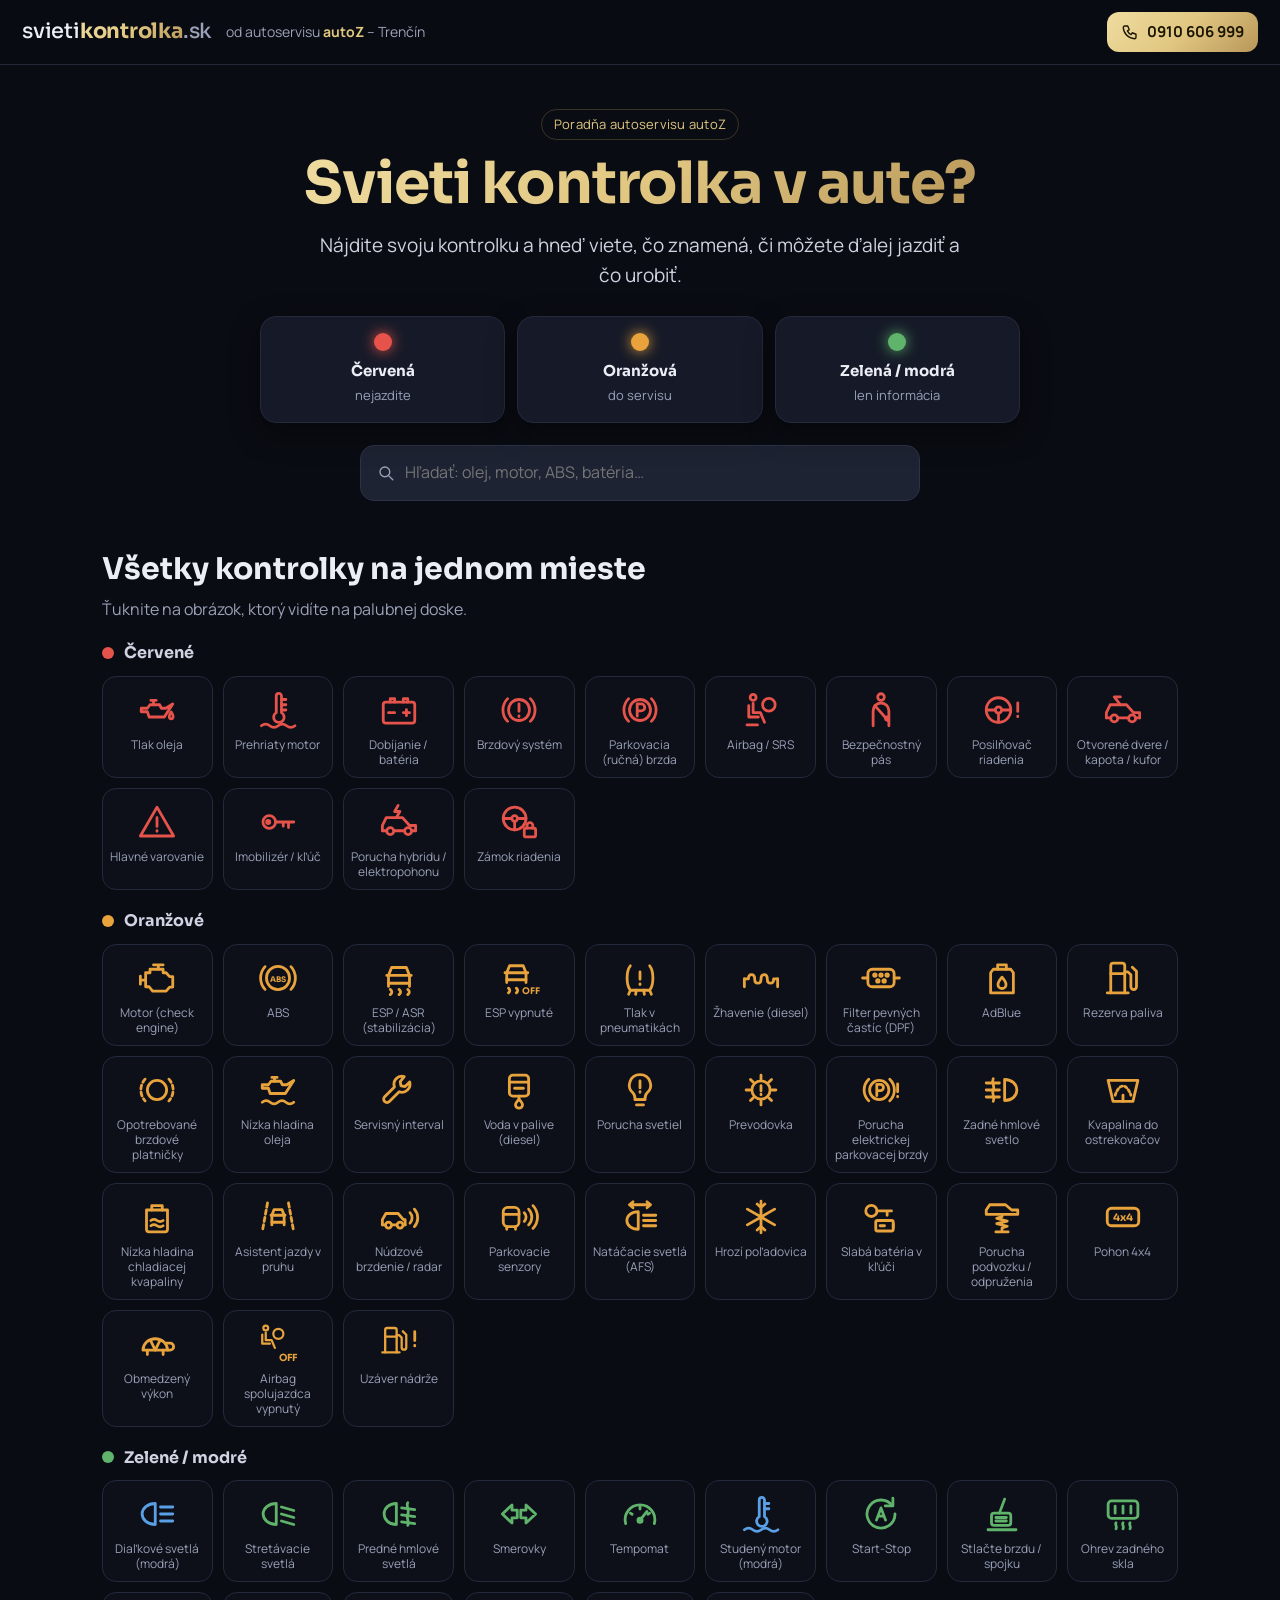
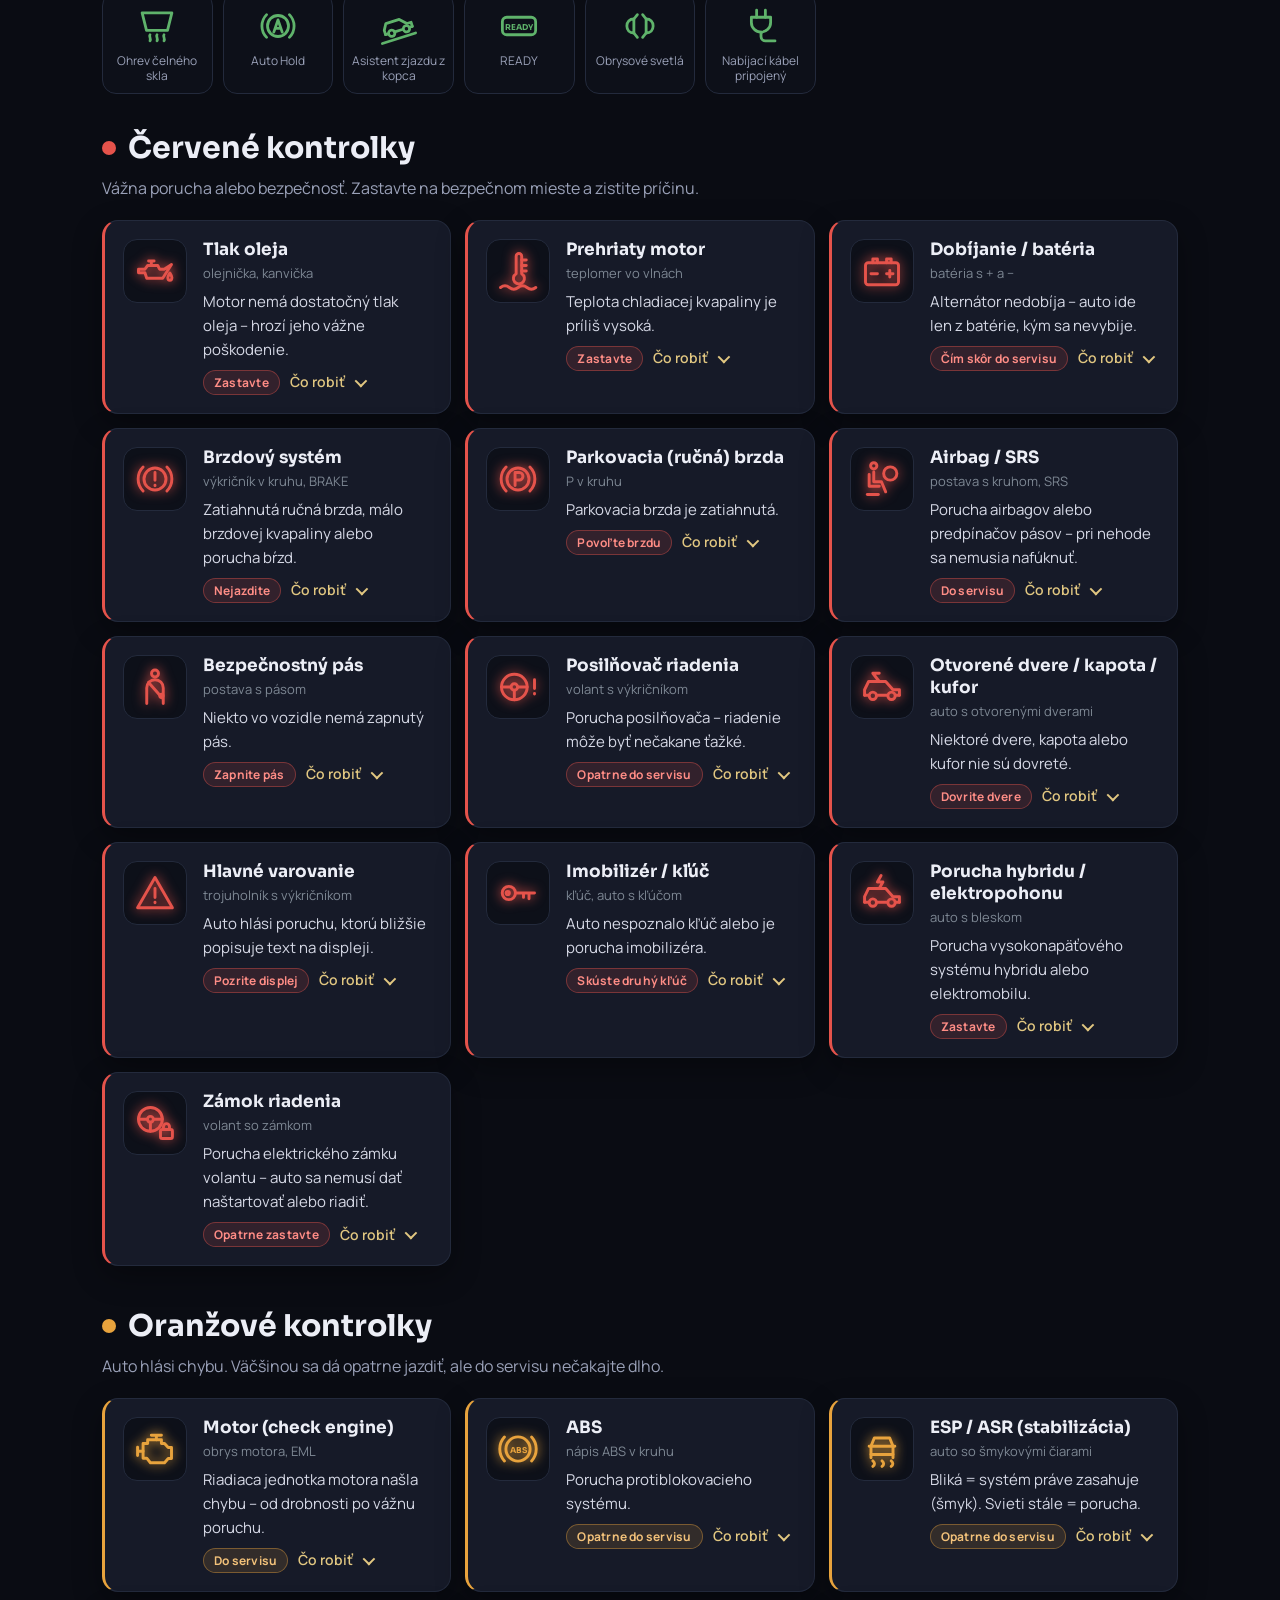
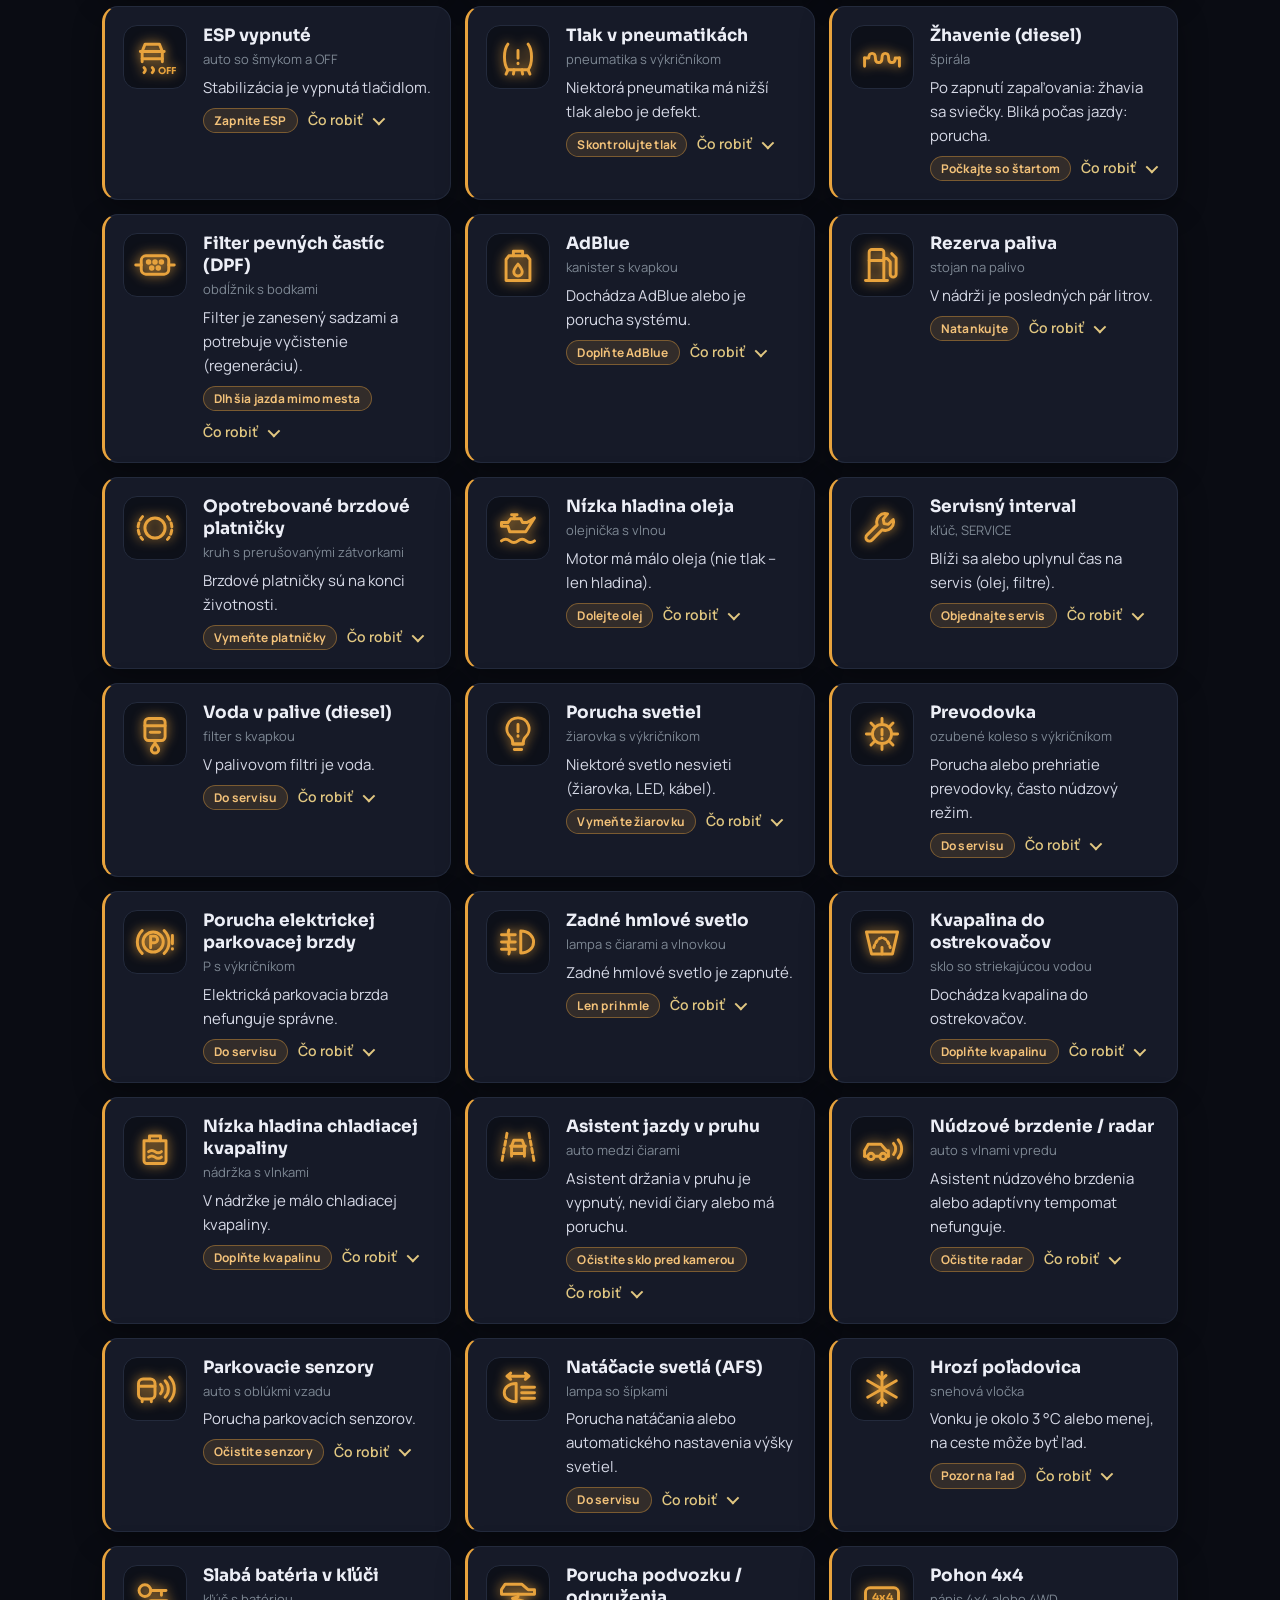
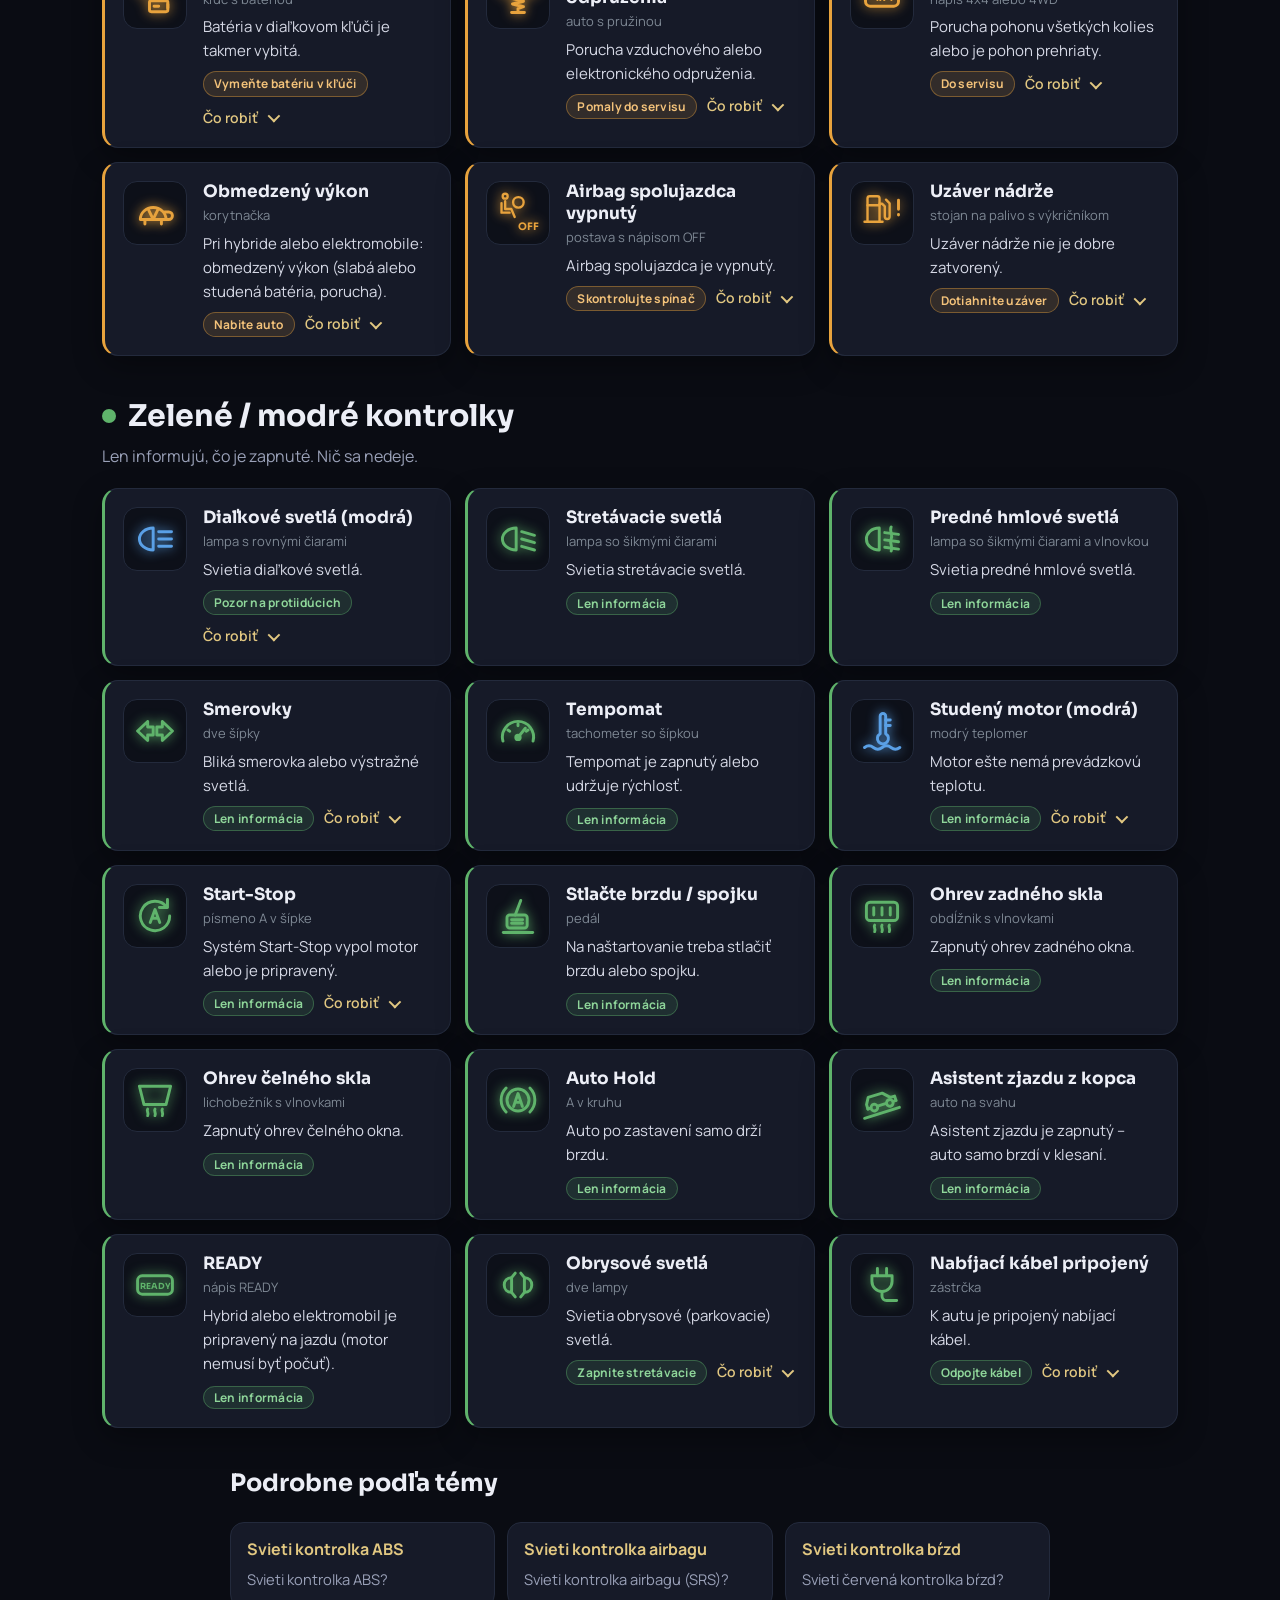
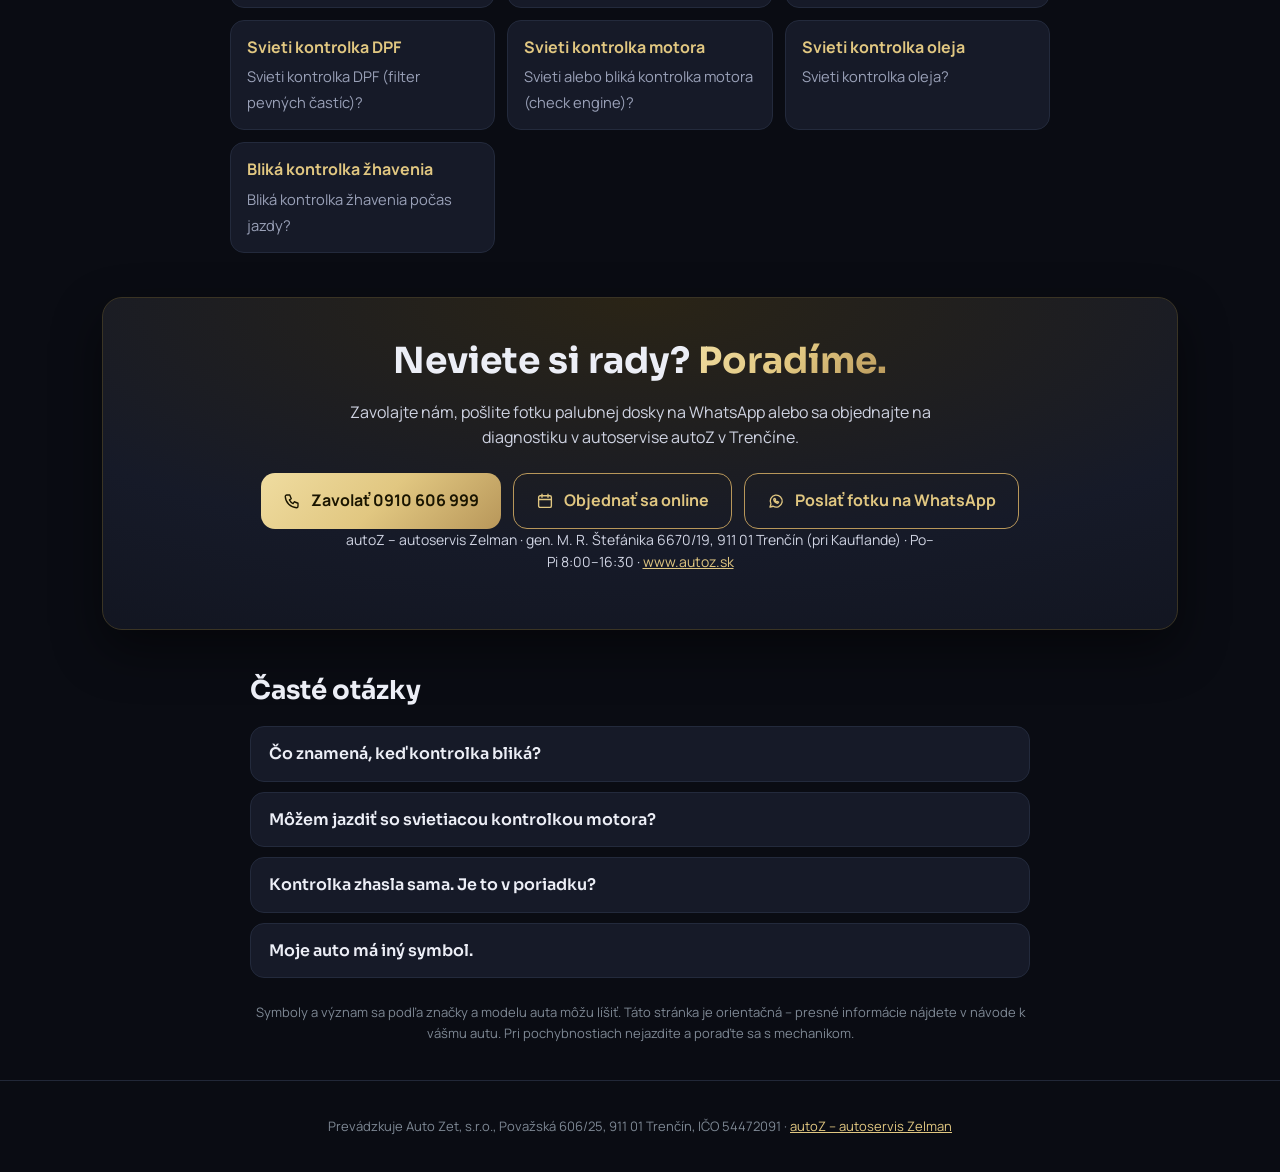
==== commit be7079bb: "Úvod: zoznam podstránok s popisom" ====
--- a/index.html
+++ b/index.html
@@ -27,7 +27,11 @@
 </section>
 <section class="galeria" id="prehlad"><h2>Všetky kontrolky na jednom mieste</h2><p class="sp">Ťuknite na obrázok, ktorý vidíte na palubnej doske.</p><div class="gr"><h3><span class="bod" style="background:#e5534b"></span>Červené</h3><div class="gm"><a class="g g-c" href="#k-olej" title="Tlak oleja"><svg viewBox="0 0 24 24" fill="none" stroke="#e5534b" style="color:#e5534b" stroke-width="1.6" stroke-linecap="round" stroke-linejoin="round" aria-hidden="true"><path d="M3 11h3.5l1.5-2h5.5l1 2h2.5l4-2.5-4.8 7.5H7.5l-1-3H3z"/><path d="M10 9V6.5M8.5 6.5h3"/><path d="M21.2 15.5c0 .9-.5 1.5-1.1 1.5s-1.1-.6-1.1-1.5.6-1.6 1.1-2.4c.5.8 1.1 1.5 1.1 2.4z"/></svg><span>Tlak oleja</span></a><a class="g g-c" href="#k-teplota" title="Prehriaty motor"><svg viewBox="0 0 24 24" fill="none" stroke="#e5534b" style="color:#e5534b" stroke-width="1.6" stroke-linecap="round" stroke-linejoin="round" aria-hidden="true"><path d="M11 13.5V4a1.5 1.5 0 0 1 3 0v9.5a3 3 0 1 1-3 0z"/><path d="M14 6h2.5M14 9h2.5M14 12h2.5"/><path d="M2.5 21c1.6-1.2 3.2-1.2 4.8 0s3.2 1.2 4.8 0 3.2-1.2 4.8 0 3.2 1.2 4.8 0"/></svg><span>Prehriaty motor</span></a><a class="g g-c" href="#k-bateria" title="Dobíjanie / batéria"><svg viewBox="0 0 24 24" fill="none" stroke="#e5534b" style="color:#e5534b" stroke-width="1.6" stroke-linecap="round" stroke-linejoin="round" aria-hidden="true"><rect x="3" y="7.5" width="18" height="12" rx="1.5"/><path d="M7 7.5V5.5h2.5v2M14.5 7.5V5.5H17v2"/><path d="M6 13.5h3.5M14.5 13.5H18M16.25 11.75v3.5"/></svg><span>Dobíjanie / batéria</span></a><a class="g g-c" href="#k-brzda" title="Brzdový systém"><svg viewBox="0 0 24 24" fill="none" stroke="#e5534b" style="color:#e5534b" stroke-width="1.6" stroke-linecap="round" stroke-linejoin="round" aria-hidden="true"><circle cx="12" cy="12" r="6"/><path d="M12 8.5v4.2M12 15.4v.3"/><path d="M5.5 5.5a9.2 9.2 0 0 0 0 13M18.5 5.5a9.2 9.2 0 0 1 0 13"/></svg><span>Brzdový systém</span></a><a class="g g-c" href="#k-rucna" title="Parkovacia (ručná) brzda"><svg viewBox="0 0 24 24" fill="none" stroke="#e5534b" style="color:#e5534b" stroke-width="1.6" stroke-linecap="round" stroke-linejoin="round" aria-hidden="true"><circle cx="12" cy="12" r="6"/><path d="M10.4 15.5v-7h2.3a2 2 0 0 1 0 4h-2.3"/><path d="M5.5 5.5a9.2 9.2 0 0 0 0 13M18.5 5.5a9.2 9.2 0 0 1 0 13"/></svg><span>Parkovacia (ručná) brzda</span></a><a class="g g-c" href="#k-airbag" title="Airbag / SRS"><svg viewBox="0 0 24 24" fill="none" stroke="#e5534b" style="color:#e5534b" stroke-width="1.6" stroke-linecap="round" stroke-linejoin="round" aria-hidden="true"><circle cx="7.5" cy="4.8" r="1.7"/><path d="M7.5 8.2v5.3h4.2l2.3 5.5"/><path d="M5 9.5v6.5h5.5"/><circle cx="16.5" cy="9" r="3.6"/><path d="M4 20.5h6"/></svg><span>Airbag / SRS</span></a><a class="g g-c" href="#k-pas" title="Bezpečnostný pás"><svg viewBox="0 0 24 24" fill="none" stroke="#e5534b" style="color:#e5534b" stroke-width="1.6" stroke-linecap="round" stroke-linejoin="round" aria-hidden="true"><circle cx="12" cy="4.6" r="1.9"/><path d="M7.5 21v-8.5a4.5 4.5 0 0 1 9 0V21"/><path d="M8.5 9.5l7.5 8.5"/><circle cx="15.5" cy="16.8" r=".9"/></svg><span>Bezpečnostný pás</span></a><a class="g g-c" href="#k-riadenie" title="Posilňovač riadenia"><svg viewBox="0 0 24 24" fill="none" stroke="#e5534b" style="color:#e5534b" stroke-width="1.6" stroke-linecap="round" stroke-linejoin="round" aria-hidden="true"><circle cx="10" cy="12" r="7"/><circle cx="10" cy="12" r="1.8"/><path d="M3 12h5.2M11.8 12H17M10 13.8V19"/><path d="M21 8v4.8M21 15.5v.3"/></svg><span>Posilňovač riadenia</span></a><a class="g g-c" href="#k-dvere" title="Otvorené dvere / kapota / kufor"><svg viewBox="0 0 24 24" fill="none" stroke="#e5534b" style="color:#e5534b" stroke-width="1.6" stroke-linecap="round" stroke-linejoin="round" aria-hidden="true"><path d="M2.5 16.5v-3l2.2-4.5h9.3l4 4.5h3.5v3"/><path d="M2.5 16.5h2M9.3 16.5h5.5M19.6 16.5h1.9"/><circle cx="7" cy="16.8" r="2"/><circle cx="17.2" cy="16.8" r="2"/><path d="M10.5 9l-3.5-4.5h3.5"/></svg><span>Otvorené dvere / kapota / kufor</span></a><a class="g g-c" href="#k-varovanie" title="Hlavné varovanie"><svg viewBox="0 0 24 24" fill="none" stroke="#e5534b" style="color:#e5534b" stroke-width="1.6" stroke-linecap="round" stroke-linejoin="round" aria-hidden="true"><path d="M12 3.5l9.5 16.5h-19z"/><path d="M12 9.5v5M12 17v.3"/></svg><span>Hlavné varovanie</span></a><a class="g g-c" href="#k-kluc" title="Imobilizér / kľúč"><svg viewBox="0 0 24 24" fill="none" stroke="#e5534b" style="color:#e5534b" stroke-width="1.6" stroke-linecap="round" stroke-linejoin="round" aria-hidden="true"><circle cx="7" cy="12" r="3.6"/><path d="M10.6 12H21M18 12v3.2M15 12v2.4"/><circle cx="6.4" cy="12" r=".9"/></svg><span>Imobilizér / kľúč</span></a><a class="g g-c" href="#k-ev_porucha" title="Porucha hybridu / elektropohonu"><svg viewBox="0 0 24 24" fill="none" stroke="#e5534b" style="color:#e5534b" stroke-width="1.6" stroke-linecap="round" stroke-linejoin="round" aria-hidden="true"><path d="M2.5 17v-3l2.2-4.5h9.3l4 4.5h3.5v3"/><path d="M2.5 17h2.3M9.3 17h5.5M19.6 17h1.9"/><circle cx="7" cy="17.2" r="2"/><circle cx="17.2" cy="17.2" r="2"/><path d="M11.5 2.5L9.5 6h3l-2 3.5"/></svg><span>Porucha hybridu / elektropohonu</span></a><a class="g g-c" href="#k-zamok_volantu" title="Zámok riadenia"><svg viewBox="0 0 24 24" fill="none" stroke="#e5534b" style="color:#e5534b" stroke-width="1.6" stroke-linecap="round" stroke-linejoin="round" aria-hidden="true"><circle cx="9.5" cy="10" r="6.5"/><circle cx="9.5" cy="10" r="1.6"/><path d="M3 10h4.9M11.1 10H16M9.5 11.6v4.9"/><rect x="15" y="15.5" width="6.5" height="5" rx="1"/><path d="M16.6 15.5V14a1.65 1.65 0 0 1 3.3 0v1.5"/></svg><span>Zámok riadenia</span></a></div></div><div class="gr"><h3><span class="bod" style="background:#e8a33d"></span>Oranžové</h3><div class="gm"><a class="g g-o" href="#k-motor" title="Motor (check engine)"><svg viewBox="0 0 24 24" fill="none" stroke="#e8a33d" style="color:#e8a33d" stroke-width="1.6" stroke-linecap="round" stroke-linejoin="round" aria-hidden="true"><path d="M5.5 9H8V7h7.5v2h1.7l2 2.2H21v6h-1.8l-2 2.3H9.5L7.5 17h-2z"/><path d="M2.5 11v4.5M2.5 13.2h3M10 4.5h5.5M12.75 4.5V7"/></svg><span>Motor (check engine)</span></a><a class="g g-o" href="#k-abs" title="ABS"><svg viewBox="0 0 24 24" fill="none" stroke="#e8a33d" style="color:#e8a33d" stroke-width="1.6" stroke-linecap="round" stroke-linejoin="round" aria-hidden="true"><circle cx="12" cy="12" r="6.6"/><path d="M4.6 5.5a9.6 9.6 0 0 0 0 13M19.4 5.5a9.6 9.6 0 0 1 0 13"/><text x="12" y="14.2" text-anchor="middle" font-size="4.4" font-weight="700" fill="currentColor" stroke="none" font-family="Sora,Arial,sans-serif">ABS</text></svg><span>ABS</span></a><a class="g g-o" href="#k-esp" title="ESP / ASR (stabilizácia)"><svg viewBox="0 0 24 24" fill="none" stroke="#e8a33d" style="color:#e8a33d" stroke-width="1.6" stroke-linecap="round" stroke-linejoin="round" aria-hidden="true"><path d="M6 10.5l1.8-4.5h8.4l1.8 4.5v4.5H6z"/><path d="M5 10.5h14M6 15v1.8M18 15v1.8"/><path d="M7 21.5c1.2-1 1.2-2 0-3M12 21.5c1.2-1 1.2-2 0-3M17 21.5c1.2-1 1.2-2 0-3"/></svg><span>ESP / ASR (stabilizácia)</span></a><a class="g g-o" href="#k-espoff" title="ESP vypnuté"><svg viewBox="0 0 24 24" fill="none" stroke="#e8a33d" style="color:#e8a33d" stroke-width="1.6" stroke-linecap="round" stroke-linejoin="round" aria-hidden="true"><path d="M5 9l1.6-4h7.8L16 9v4H5z"/><path d="M4 9h13M5 13v1.6M16 13v1.6"/><path d="M6 20.5c1-.9 1-1.8 0-2.7M10.5 20.5c1-.9 1-1.8 0-2.7"/><text x="18.6" y="21" text-anchor="middle" font-size="5.2" font-weight="700" fill="currentColor" stroke="none" font-family="Sora,Arial,sans-serif">OFF</text></svg><span>ESP vypnuté</span></a><a class="g g-o" href="#k-tpms" title="Tlak v pneumatikách"><svg viewBox="0 0 24 24" fill="none" stroke="#e8a33d" style="color:#e8a33d" stroke-width="1.6" stroke-linecap="round" stroke-linejoin="round" aria-hidden="true"><path d="M6.5 5C4 8.2 4 15.8 6.5 19h11c2.5-3.2 2.5-10.8 0-14"/><path d="M5.5 21.3l1-2.3M9.5 21.3l.4-2.3M14.5 21.3l-.4-2.3M18.5 21.3l-1-2.3"/><path d="M12 8.5v4.2M12 15.4v.3"/></svg><span>Tlak v pneumatikách</span></a><a class="g g-o" href="#k-zhavenie" title="Žhavenie (diesel)"><svg viewBox="0 0 24 24" fill="none" stroke="#e8a33d" style="color:#e8a33d" stroke-width="1.6" stroke-linecap="round" stroke-linejoin="round" aria-hidden="true"><path d="M2.5 12.5h2.3c0-3.3 3.6-3.3 3.6 0s3.6 3.3 3.6 0 3.6-3.3 3.6 0 3.6 3.3 3.6 0h2.3"/><path d="M2.5 12.5V17M21.5 12.5V17"/></svg><span>Žhavenie (diesel)</span></a><a class="g g-o" href="#k-dpf" title="Filter pevných častíc (DPF)"><svg viewBox="0 0 24 24" fill="none" stroke="#e8a33d" style="color:#e8a33d" stroke-width="1.6" stroke-linecap="round" stroke-linejoin="round" aria-hidden="true"><rect x="4.5" y="7" width="15" height="10" rx="2.5"/><path d="M1.5 12h3M19.5 12h3"/><circle cx="8.5" cy="10.3" r=".7"/><circle cx="12" cy="10.3" r=".7"/><circle cx="15.5" cy="10.3" r=".7"/><circle cx="10.2" cy="13.7" r=".7"/><circle cx="13.8" cy="13.7" r=".7"/></svg><span>Filter pevných častíc (DPF)</span></a><a class="g g-o" href="#k-adblue" title="AdBlue"><svg viewBox="0 0 24 24" fill="none" stroke="#e8a33d" style="color:#e8a33d" stroke-width="1.6" stroke-linecap="round" stroke-linejoin="round" aria-hidden="true"><path d="M7 7h10l1.5 2v11.5h-13V9z"/><path d="M9.5 7V4.5h5V7"/><path d="M12 11.5c1.5 1.8 2.3 3 2.3 4.2a2.3 2.3 0 0 1-4.6 0c0-1.2.8-2.4 2.3-4.2z"/></svg><span>AdBlue</span></a><a class="g g-o" href="#k-palivo" title="Rezerva paliva"><svg viewBox="0 0 24 24" fill="none" stroke="#e8a33d" style="color:#e8a33d" stroke-width="1.6" stroke-linecap="round" stroke-linejoin="round" aria-hidden="true"><path d="M5 20.5V5a1.5 1.5 0 0 1 1.5-1.5h5A1.5 1.5 0 0 1 13 5v15.5"/><path d="M5 9.5h8M3 20.5h12"/><path d="M13 8.5h1.8l1.7 1.7v6.8a1.6 1.6 0 0 0 3.2 0V8.2l-2.4-2.4"/></svg><span>Rezerva paliva</span></a><a class="g g-o" href="#k-platnicky" title="Opotrebované brzdové platničky"><svg viewBox="0 0 24 24" fill="none" stroke="#e8a33d" style="color:#e8a33d" stroke-width="1.6" stroke-linecap="round" stroke-linejoin="round" aria-hidden="true"><circle cx="12" cy="12" r="5.5"/><path d="M5.2 5.8a9.2 9.2 0 0 0 0 12.4M18.8 5.8a9.2 9.2 0 0 1 0 12.4" stroke-dasharray="2.2 1.8"/></svg><span>Opotrebované brzdové platničky</span></a><a class="g g-o" href="#k-olej_hl" title="Nízka hladina oleja"><svg viewBox="0 0 24 24" fill="none" stroke="#e8a33d" style="color:#e8a33d" stroke-width="1.6" stroke-linecap="round" stroke-linejoin="round" aria-hidden="true"><path d="M3 9h3.5l1.5-2h5.5l1 2h2.5l4-2.5-4.8 7.5H7.5l-1-3H3z"/><path d="M10 7V4.8M8.5 4.8h3"/><path d="M3 19c1.5-1.2 3-1.2 4.5 0s3 1.2 4.5 0 3-1.2 4.5 0 3 1.2 4.5 0"/></svg><span>Nízka hladina oleja</span></a><a class="g g-o" href="#k-servis" title="Servisný interval"><svg viewBox="0 0 24 24" fill="none" stroke="#e8a33d" style="color:#e8a33d" stroke-width="1.6" stroke-linecap="round" stroke-linejoin="round" aria-hidden="true"><path d="M15 4.3a4.6 4.6 0 0 0-5.6 6L3.8 15.9a1.9 1.9 0 0 0 2.7 2.7l5.6-5.6a4.6 4.6 0 0 0 6-5.6l-2.6 2.6-2.4-.4-.4-2.4z"/></svg><span>Servisný interval</span></a><a class="g g-o" href="#k-voda" title="Voda v palive (diesel)"><svg viewBox="0 0 24 24" fill="none" stroke="#e8a33d" style="color:#e8a33d" stroke-width="1.6" stroke-linecap="round" stroke-linejoin="round" aria-hidden="true"><rect x="6.5" y="3.5" width="11" height="12" rx="2"/><path d="M6.5 7.5h11M12 15.5v1.3"/><path d="M12 17.2c1.3 1.5 2 2.4 2 3.2a2 2 0 0 1-4 0c0-.8.7-1.7 2-3.2z"/><path d="M9.5 11h5"/></svg><span>Voda v palive (diesel)</span></a><a class="g g-o" href="#k-ziarovka" title="Porucha svetiel"><svg viewBox="0 0 24 24" fill="none" stroke="#e8a33d" style="color:#e8a33d" stroke-width="1.6" stroke-linecap="round" stroke-linejoin="round" aria-hidden="true"><path d="M9.2 17.5h5.6M10 20.5h4"/><path d="M12 3.2a6 6 0 0 0-3.9 10.6c.8.8 1.1 1.7 1.1 3.7h5.6c0-2 .3-2.9 1.1-3.7A6 6 0 0 0 12 3.2z"/><path d="M12 6.8v4M12 13v.3"/></svg><span>Porucha svetiel</span></a><a class="g g-o" href="#k-prevodovka" title="Prevodovka"><svg viewBox="0 0 24 24" fill="none" stroke="#e8a33d" style="color:#e8a33d" stroke-width="1.6" stroke-linecap="round" stroke-linejoin="round" aria-hidden="true"><circle cx="12" cy="12" r="5.2"/><path d="M12 3.5v2.3M12 18.2v2.3M3.5 12h2.3M18.2 12h2.3M6 6l1.6 1.6M16.4 16.4L18 18M6 18l1.6-1.6M16.4 7.6L18 6"/><path d="M12 9.5v3M12 14.4v.3"/></svg><span>Prevodovka</span></a><a class="g g-o" href="#k-epb" title="Porucha elektrickej parkovacej brzdy"><svg viewBox="0 0 24 24" fill="none" stroke="#e8a33d" style="color:#e8a33d" stroke-width="1.6" stroke-linecap="round" stroke-linejoin="round" aria-hidden="true"><circle cx="11" cy="12" r="5.5"/><path d="M9.6 15.2V8.8h2a1.8 1.8 0 0 1 0 3.6h-2"/><path d="M5 5.8a8.6 8.6 0 0 0 0 12.4M17 5.8a8.6 8.6 0 0 1 0 12.4"/><path d="M21.5 8.5v4.5M21.5 15.6v.3"/></svg><span>Porucha elektrickej parkovacej brzdy</span></a><a class="g g-o" href="#k-hmla_zad" title="Zadné hmlové svetlo"><svg viewBox="0 0 24 24" fill="none" stroke="#e8a33d" style="color:#e8a33d" stroke-width="1.6" stroke-linecap="round" stroke-linejoin="round" aria-hidden="true"><path d="M13.5 6c4.3 0 7 2.8 7 6s-2.7 6-7 6z"/><path d="M3 8h7.5M3 12h7.5M3 16h7.5"/><path d="M7 5.5c-1.2 2.1 1.2 4.4 0 6.5s1.2 4.4 0 6.5"/></svg><span>Zadné hmlové svetlo</span></a><a class="g g-o" href="#k-ostrek" title="Kvapalina do ostrekovačov"><svg viewBox="0 0 24 24" fill="none" stroke="#e8a33d" style="color:#e8a33d" stroke-width="1.6" stroke-linecap="round" stroke-linejoin="round" aria-hidden="true"><path d="M3.5 6.5h17l-2.8 12H6.3z"/><path d="M12 18.5v-3.5"/><path d="M7.5 15c1.2-3.6 2.9-5.3 4.5-5.3s3.3 1.7 4.5 5.3" stroke-dasharray="1.3 1.5"/></svg><span>Kvapalina do ostrekovačov</span></a><a class="g g-o" href="#k-chladiaca" title="Nízka hladina chladiacej kvapaliny"><svg viewBox="0 0 24 24" fill="none" stroke="#e8a33d" style="color:#e8a33d" stroke-width="1.6" stroke-linecap="round" stroke-linejoin="round" aria-hidden="true"><path d="M6 8h12v11a1.5 1.5 0 0 1-1.5 1.5h-9A1.5 1.5 0 0 1 6 19z"/><path d="M9 8V5.5h6V8"/><path d="M8.5 14c1.2-.9 2.3-.9 3.5 0s2.3.9 3.5 0"/><path d="M8.5 17c1.2-.9 2.3-.9 3.5 0s2.3.9 3.5 0"/></svg><span>Nízka hladina chladiacej kvapaliny</span></a><a class="g g-o" href="#k-lane" title="Asistent jazdy v pruhu"><svg viewBox="0 0 24 24" fill="none" stroke="#e8a33d" style="color:#e8a33d" stroke-width="1.6" stroke-linecap="round" stroke-linejoin="round" aria-hidden="true"><path d="M8.5 11l1.2-3.2h4.6l1.2 3.2v4h-7z"/><path d="M8.5 15v1.5M15.5 15v1.5M8 11h8"/><path d="M6 4L3 20.5M18 4l3 16.5" stroke-dasharray="2.4 1.8"/></svg><span>Asistent jazdy v pruhu</span></a><a class="g g-o" href="#k-radar" title="Núdzové brzdenie / radar"><svg viewBox="0 0 24 24" fill="none" stroke="#e8a33d" style="color:#e8a33d" stroke-width="1.6" stroke-linecap="round" stroke-linejoin="round" aria-hidden="true"><path d="M2.5 16.5v-3l2-3.5h7l3 3.5h1v3"/><path d="M2.5 16.5h1.3M8.3 16.5h2.5M15 16.5h.5"/><circle cx="6" cy="16.6" r="1.7"/><circle cx="12.6" cy="16.6" r="1.7"/><path d="M18.3 9.5a4.5 4.5 0 0 1 0 6M20.8 7.5a7.5 7.5 0 0 1 0 10"/></svg><span>Núdzové brzdenie / radar</span></a><a class="g g-o" href="#k-parkovanie" title="Parkovacie senzory"><svg viewBox="0 0 24 24" fill="none" stroke="#e8a33d" style="color:#e8a33d" stroke-width="1.6" stroke-linecap="round" stroke-linejoin="round" aria-hidden="true"><rect x="3" y="6.5" width="9" height="11" rx="2.5"/><path d="M3 10.5h9M5 17.5v1.5M10 17.5v1.5"/><path d="M15 9.5a3.5 3.5 0 0 1 0 5M17.5 7.5a6.5 6.5 0 0 1 0 9M20 5.5a9.5 9.5 0 0 1 0 13"/></svg><span>Parkovacie senzory</span></a><a class="g g-o" href="#k-afs" title="Natáčacie svetlá (AFS)"><svg viewBox="0 0 24 24" fill="none" stroke="#e8a33d" style="color:#e8a33d" stroke-width="1.6" stroke-linecap="round" stroke-linejoin="round" aria-hidden="true"><path d="M11 9c-4 0-6.5 2.3-6.5 5s2.5 5 6.5 5z"/><path d="M14 11h7M14 14h7M14 17h7"/><path d="M6 5h12M6 5l2-1.7M6 5l2 1.7M18 5l-2-1.7M18 5l-2 1.7"/></svg><span>Natáčacie svetlá (AFS)</span></a><a class="g g-o" href="#k-mraz" title="Hrozí poľadovica"><svg viewBox="0 0 24 24" fill="none" stroke="#e8a33d" style="color:#e8a33d" stroke-width="1.6" stroke-linecap="round" stroke-linejoin="round" aria-hidden="true"><path d="M12 3v18M4.2 7.5l15.6 9M4.2 16.5l15.6-9"/><path d="M9.8 4.6L12 6.6l2.2-2M9.8 19.4L12 17.4l2.2 2"/></svg><span>Hrozí poľadovica</span></a><a class="g g-o" href="#k-kluc_bat" title="Slabá batéria v kľúči"><svg viewBox="0 0 24 24" fill="none" stroke="#e8a33d" style="color:#e8a33d" stroke-width="1.6" stroke-linecap="round" stroke-linejoin="round" aria-hidden="true"><circle cx="6.5" cy="8.5" r="3.2"/><path d="M9.7 8.5H18M15.5 8.5v2.5"/><rect x="9" y="14" width="10" height="6" rx="1"/><path d="M19 16v2M11.5 17h2.5"/></svg><span>Slabá batéria v kľúči</span></a><a class="g g-o" href="#k-podvozok" title="Porucha podvozku / odpruženia"><svg viewBox="0 0 24 24" fill="none" stroke="#e8a33d" style="color:#e8a33d" stroke-width="1.6" stroke-linecap="round" stroke-linejoin="round" aria-hidden="true"><path d="M3 10.5V8l2-3h9l3.5 3H21v2.5z"/><path d="M12 10.5v1.3l-3 1 6 1.5-6 1.5 6 1.5-3 1V20M8.5 20.5h7"/></svg><span>Porucha podvozku / odpruženia</span></a><a class="g g-o" href="#k-4x4" title="Pohon 4x4"><svg viewBox="0 0 24 24" fill="none" stroke="#e8a33d" style="color:#e8a33d" stroke-width="1.6" stroke-linecap="round" stroke-linejoin="round" aria-hidden="true"><rect x="3" y="7" width="18" height="10" rx="2.5"/><text x="12" y="14.3" text-anchor="middle" font-size="6" font-weight="700" fill="currentColor" stroke="none" font-family="Sora,Arial,sans-serif">4x4</text></svg><span>Pohon 4x4</span></a><a class="g g-o" href="#k-korytnacka" title="Obmedzený výkon"><svg viewBox="0 0 24 24" fill="none" stroke="#e8a33d" style="color:#e8a33d" stroke-width="1.6" stroke-linecap="round" stroke-linejoin="round" aria-hidden="true"><path d="M4 15.5a7 6.5 0 0 1 14 0z"/><path d="M18 15.5h1.5a2 2 0 0 0 0-4H17.3"/><path d="M6.5 15.5v2.5M15.5 15.5v2.5"/><path d="M8.5 10.3l2.5 5.2M13.5 10.3L11 15.5"/></svg><span>Obmedzený výkon</span></a><a class="g g-o" href="#k-airbag_off" title="Airbag spolujazdca vypnutý"><svg viewBox="0 0 24 24" fill="none" stroke="#e8a33d" style="color:#e8a33d" stroke-width="1.6" stroke-linecap="round" stroke-linejoin="round" aria-hidden="true"><g transform="translate(-1 -1) scale(.8)"><circle cx="7.5" cy="4.8" r="1.7"/><path d="M7.5 8.2v5.3h4.2l2.3 5.5"/><path d="M5 9.5v6.5h5.5"/><circle cx="16.5" cy="9" r="3.6"/></g><text x="17.5" y="21.5" text-anchor="middle" font-size="5.6" font-weight="700" fill="currentColor" stroke="none" font-family="Sora,Arial,sans-serif">OFF</text></svg><span>Airbag spolujazdca vypnutý</span></a><a class="g g-o" href="#k-uzaver" title="Uzáver nádrže"><svg viewBox="0 0 24 24" fill="none" stroke="#e8a33d" style="color:#e8a33d" stroke-width="1.6" stroke-linecap="round" stroke-linejoin="round" aria-hidden="true"><g transform="scale(.82)"><path d="M5 20.5V5a1.5 1.5 0 0 1 1.5-1.5h5A1.5 1.5 0 0 1 13 5v15.5"/><path d="M5 9.5h8M3 20.5h12"/><path d="M13 8.5h1.8l1.7 1.7v6.8a1.6 1.6 0 0 0 3.2 0V8.2l-2.4-2.4"/></g><path d="M21 5v5M21 12.8v.3"/></svg><span>Uzáver nádrže</span></a></div></div><div class="gr"><h3><span class="bod" style="background:#5fb36b"></span>Zelené / modré</h3><div class="gm"><a class="g g-z" href="#k-dialkove" title="Diaľkové svetlá (modrá)"><svg viewBox="0 0 24 24" fill="none" stroke="#5aa0e6" style="color:#5aa0e6" stroke-width="1.6" stroke-linecap="round" stroke-linejoin="round" aria-hidden="true"><path d="M11 6c-4.3 0-7.5 2.8-7.5 6s3.2 6 7.5 6z"/><path d="M14 8h7M14 12h7M14 16h7"/></svg><span>Diaľkové svetlá (modrá)</span></a><a class="g g-z" href="#k-stretavacie" title="Stretávacie svetlá"><svg viewBox="0 0 24 24" fill="none" stroke="#5fb36b" style="color:#5fb36b" stroke-width="1.6" stroke-linecap="round" stroke-linejoin="round" aria-hidden="true"><path d="M11 6c-4.3 0-7.5 2.8-7.5 6s3.2 6 7.5 6z"/><path d="M14 8l7 2M14 12l7 2M14 16l7 2"/></svg><span>Stretávacie svetlá</span></a><a class="g g-z" href="#k-hmla_pred" title="Predné hmlové svetlá"><svg viewBox="0 0 24 24" fill="none" stroke="#5fb36b" style="color:#5fb36b" stroke-width="1.6" stroke-linecap="round" stroke-linejoin="round" aria-hidden="true"><path d="M10.5 6c-4.3 0-7 2.8-7 6s2.7 6 7 6z"/><path d="M13.5 8.5l7.5 1M13.5 12.5l7.5 1M13.5 16.5l7.5 1"/><path d="M17 5.5c-1.2 2.1 1.2 4.4 0 6.5s1.2 4.4 0 6.5"/></svg><span>Predné hmlové svetlá</span></a><a class="g g-z" href="#k-smerovky" title="Smerovky"><svg viewBox="0 0 24 24" fill="none" stroke="#5fb36b" style="color:#5fb36b" stroke-width="1.6" stroke-linecap="round" stroke-linejoin="round" aria-hidden="true"><path d="M2.5 12L8 6.8v3h3v4.4H8v3z"/><path d="M21.5 12L16 6.8v3h-3v4.4h3v3z"/></svg><span>Smerovky</span></a><a class="g g-z" href="#k-tempomat" title="Tempomat"><svg viewBox="0 0 24 24" fill="none" stroke="#5fb36b" style="color:#5fb36b" stroke-width="1.6" stroke-linecap="round" stroke-linejoin="round" aria-hidden="true"><path d="M3.8 17.5a8.5 8.5 0 1 1 16.4 0"/><path d="M12 15.5l4-5"/><circle cx="12" cy="15.5" r="1.2"/><path d="M6.5 11.5l1 .6M17.5 11.5l-1 .6M12 8v1.2"/></svg><span>Tempomat</span></a><a class="g g-z" href="#k-studeny" title="Studený motor (modrá)"><svg viewBox="0 0 24 24" fill="none" stroke="#5aa0e6" style="color:#5aa0e6" stroke-width="1.6" stroke-linecap="round" stroke-linejoin="round" aria-hidden="true"><path d="M11 13.5V4a1.5 1.5 0 0 1 3 0v9.5a3 3 0 1 1-3 0z"/><path d="M14 6h2.5M14 9h2.5"/><path d="M2.5 21c1.6-1.2 3.2-1.2 4.8 0s3.2 1.2 4.8 0 3.2-1.2 4.8 0 3.2 1.2 4.8 0"/></svg><span>Studený motor (modrá)</span></a><a class="g g-z" href="#k-startstop" title="Start-Stop"><svg viewBox="0 0 24 24" fill="none" stroke="#5fb36b" style="color:#5fb36b" stroke-width="1.6" stroke-linecap="round" stroke-linejoin="round" aria-hidden="true"><path d="M18.4 7.2A8 8 0 1 0 20 12"/><path d="M18.8 3v4.4h-4.4"/><path d="M9.4 15.5l2.6-7 2.6 7M10.3 13.2h3.4"/></svg><span>Start-Stop</span></a><a class="g g-z" href="#k-pedal" title="Stlačte brzdu / spojku"><svg viewBox="0 0 24 24" fill="none" stroke="#5fb36b" style="color:#5fb36b" stroke-width="1.6" stroke-linecap="round" stroke-linejoin="round" aria-hidden="true"><path d="M13.5 3.5l-3 8"/><rect x="6" y="11.5" width="11" height="7" rx="1.5"/><path d="M8.5 14h6M8.5 16h6"/><path d="M4 21h16"/></svg><span>Stlačte brzdu / spojku</span></a><a class="g g-z" href="#k-ohrev_zad" title="Ohrev zadného skla"><svg viewBox="0 0 24 24" fill="none" stroke="#5fb36b" style="color:#5fb36b" stroke-width="1.6" stroke-linecap="round" stroke-linejoin="round" aria-hidden="true"><rect x="3.5" y="4.5" width="17" height="10" rx="2"/><path d="M7.5 7.5v4M12 7.5v4M16.5 7.5v4"/><path d="M8 17c-.8 1 .8 2 0 3.5M12 17c-.8 1 .8 2 0 3.5M16 17c-.8 1 .8 2 0 3.5"/></svg><span>Ohrev zadného skla</span></a><a class="g g-z" href="#k-ohrev_pred" title="Ohrev čelného skla"><svg viewBox="0 0 24 24" fill="none" stroke="#5fb36b" style="color:#5fb36b" stroke-width="1.6" stroke-linecap="round" stroke-linejoin="round" aria-hidden="true"><path d="M3.5 4.5h17L18 14.5H6z"/><path d="M8 17c-.8 1 .8 2 0 3.5M12 17c-.8 1 .8 2 0 3.5M16 17c-.8 1 .8 2 0 3.5"/></svg><span>Ohrev čelného skla</span></a><a class="g g-z" href="#k-autohold" title="Auto Hold"><svg viewBox="0 0 24 24" fill="none" stroke="#5fb36b" style="color:#5fb36b" stroke-width="1.6" stroke-linecap="round" stroke-linejoin="round" aria-hidden="true"><circle cx="12" cy="12" r="6"/><path d="M9.6 15.5l2.4-7 2.4 7M10.4 13.3h3.2"/><path d="M5.5 5.5a9.2 9.2 0 0 0 0 13M18.5 5.5a9.2 9.2 0 0 1 0 13"/></svg><span>Auto Hold</span></a><a class="g g-z" href="#k-hdc" title="Asistent zjazdu z kopca"><svg viewBox="0 0 24 24" fill="none" stroke="#5fb36b" style="color:#5fb36b" stroke-width="1.6" stroke-linecap="round" stroke-linejoin="round" aria-hidden="true"><g transform="rotate(-17 12 13)"><path d="M3.5 14.5V12l2-3.5h8l3.5 3.5h2.5v2.5"/><path d="M3.5 14.5h1.6M9 14.5h4.5M18.4 14.5h1.1"/><circle cx="7.1" cy="14.8" r="1.8"/><circle cx="15.9" cy="14.8" r="1.8"/></g><path d="M2.5 22l19-6"/></svg><span>Asistent zjazdu z kopca</span></a><a class="g g-z" href="#k-ready" title="READY"><svg viewBox="0 0 24 24" fill="none" stroke="#5fb36b" style="color:#5fb36b" stroke-width="1.6" stroke-linecap="round" stroke-linejoin="round" aria-hidden="true"><rect x="2.5" y="7" width="19" height="10" rx="2.5"/><text x="12" y="14.3" text-anchor="middle" font-size="4.6" font-weight="700" fill="currentColor" stroke="none" font-family="Sora,Arial,sans-serif">READY</text></svg><span>READY</span></a><a class="g g-z" href="#k-obrysove" title="Obrysové svetlá"><svg viewBox="0 0 24 24" fill="none" stroke="#5fb36b" style="color:#5fb36b" stroke-width="1.6" stroke-linecap="round" stroke-linejoin="round" aria-hidden="true"><path d="M8.5 8C6 8 4.5 9.8 4.5 12s1.5 4 4 4z"/><path d="M15.5 8c2.5 0 4 1.8 4 4s-1.5 4-4 4z"/><path d="M8.5 8L10.5 5.5M8.5 16l2 2.5M15.5 8l-2-2.5M15.5 16l-2 2.5"/></svg><span>Obrysové svetlá</span></a><a class="g g-z" href="#k-ev_kabel" title="Nabíjací kábel pripojený"><svg viewBox="0 0 24 24" fill="none" stroke="#5fb36b" style="color:#5fb36b" stroke-width="1.6" stroke-linecap="round" stroke-linejoin="round" aria-hidden="true"><path d="M9.5 3v4M14.5 3v4"/><path d="M6.5 7h11v3a5.5 5.5 0 0 1-11 0z"/><path d="M12 15.5v2.5a2.5 2.5 0 0 0 2.5 2.5H20"/></svg><span>Nabíjací kábel pripojený</span></a></div></div></section>
 <section class="sk" id="cervene"><h2><span class="bod" style="background:#e5534b"></span>Červené kontrolky</h2><p class="sp">Vážna porucha alebo bezpečnosť. Zastavte na bezpečnom mieste a zistite príčinu.</p><div class="mriezka"><article class="k k-c" id="k-olej" data-f="c" data-h="tlak oleja olejnička, kanvička motor nemá dostatočný tlak oleja – hrozí jeho vážne poškodenie. hneď bezpečne zastavte a vypnite motor. po pár minútach skontrolujte hladinu oleja na mierke. aj keď je olej doliaty a kontrolka zhasne, dajte auto skontrolovať. keď svieti ďalej, nejazdite – auto treba odtiahnuť."><div class="ik" style="--kf:#e5534b"><svg viewBox="0 0 24 24" fill="none" stroke="#e5534b" style="color:#e5534b" stroke-width="1.6" stroke-linecap="round" stroke-linejoin="round" aria-hidden="true"><path d="M3 11h3.5l1.5-2h5.5l1 2h2.5l4-2.5-4.8 7.5H7.5l-1-3H3z"/><path d="M10 9V6.5M8.5 6.5h3"/><path d="M21.2 15.5c0 .9-.5 1.5-1.1 1.5s-1.1-.6-1.1-1.5.6-1.6 1.1-2.4c.5.8 1.1 1.5 1.1 2.4z"/></svg></div><div class="tx"><h3>Tlak oleja</h3><p class="vy">olejnička, kanvička</p><p class="co">Motor nemá dostatočný tlak oleja – hrozí jeho vážne poškodenie.</p><details><summary><span class="st st-c">Zastavte</span><span class="cr">Čo robiť</span></summary><p>Hneď bezpečne zastavte a vypnite motor. Po pár minútach skontrolujte hladinu oleja na mierke. Aj keď je olej doliaty a kontrolka zhasne, dajte auto skontrolovať. Keď svieti ďalej, nejazdite – auto treba odtiahnuť.</p></details></div></article><article class="k k-c" id="k-teplota" data-f="c" data-h="prehriaty motor teplomer vo vlnách teplota chladiacej kvapaliny je príliš vysoká. zastavte, vypnite motor a nechajte ho vychladnúť. uzáver chladiča ani nádržky na horúcom motore neotvárajte. skontrolujte hladinu kvapaliny a únik pod autom. s prehriatym motorom ďalej nejazdite."><div class="ik" style="--kf:#e5534b"><svg viewBox="0 0 24 24" fill="none" stroke="#e5534b" style="color:#e5534b" stroke-width="1.6" stroke-linecap="round" stroke-linejoin="round" aria-hidden="true"><path d="M11 13.5V4a1.5 1.5 0 0 1 3 0v9.5a3 3 0 1 1-3 0z"/><path d="M14 6h2.5M14 9h2.5M14 12h2.5"/><path d="M2.5 21c1.6-1.2 3.2-1.2 4.8 0s3.2 1.2 4.8 0 3.2-1.2 4.8 0 3.2 1.2 4.8 0"/></svg></div><div class="tx"><h3>Prehriaty motor</h3><p class="vy">teplomer vo vlnách</p><p class="co">Teplota chladiacej kvapaliny je príliš vysoká.</p><details><summary><span class="st st-c">Zastavte</span><span class="cr">Čo robiť</span></summary><p>Zastavte, vypnite motor a nechajte ho vychladnúť. Uzáver chladiča ani nádržky na horúcom motore neotvárajte. Skontrolujte hladinu kvapaliny a únik pod autom. S prehriatym motorom ďalej nejazdite.</p></details></div></article><article class="k k-c" id="k-bateria" data-f="c" data-h="dobíjanie / batéria batéria s + a − alternátor nedobíja – auto ide len z batérie, kým sa nevybije. vypnite nepotrebné spotrebiče (kúrenie, sedačky, rádio) a dôjdite na najbližšie bezpečné miesto. ak súčasne svieti aj teplota motora alebo stuhne riadenie, môže byť prasknutý remeň – zastavte hneď."><div class="ik" style="--kf:#e5534b"><svg viewBox="0 0 24 24" fill="none" stroke="#e5534b" style="color:#e5534b" stroke-width="1.6" stroke-linecap="round" stroke-linejoin="round" aria-hidden="true"><rect x="3" y="7.5" width="18" height="12" rx="1.5"/><path d="M7 7.5V5.5h2.5v2M14.5 7.5V5.5H17v2"/><path d="M6 13.5h3.5M14.5 13.5H18M16.25 11.75v3.5"/></svg></div><div class="tx"><h3>Dobíjanie / batéria</h3><p class="vy">batéria s + a −</p><p class="co">Alternátor nedobíja – auto ide len z batérie, kým sa nevybije.</p><details><summary><span class="st st-c">Čím skôr do servisu</span><span class="cr">Čo robiť</span></summary><p>Vypnite nepotrebné spotrebiče (kúrenie, sedačky, rádio) a dôjdite na najbližšie bezpečné miesto. Ak súčasne svieti aj teplota motora alebo stuhne riadenie, môže byť prasknutý remeň – zastavte hneď.</p></details></div></article><article class="k k-c" id="k-brzda" data-f="c" data-h="brzdový systém výkričník v kruhu, brake zatiahnutá ručná brzda, málo brzdovej kvapaliny alebo porucha bŕzd. najprv skontrolujte, či je úplne povolená ručná brzda. ak kontrolka svieti aj tak, skontrolujte hladinu brzdovej kvapaliny. keď je nízka alebo brzdový pedál ide hlbšie, nejazdite."><div class="ik" style="--kf:#e5534b"><svg viewBox="0 0 24 24" fill="none" stroke="#e5534b" style="color:#e5534b" stroke-width="1.6" stroke-linecap="round" stroke-linejoin="round" aria-hidden="true"><circle cx="12" cy="12" r="6"/><path d="M12 8.5v4.2M12 15.4v.3"/><path d="M5.5 5.5a9.2 9.2 0 0 0 0 13M18.5 5.5a9.2 9.2 0 0 1 0 13"/></svg></div><div class="tx"><h3>Brzdový systém</h3><p class="vy">výkričník v kruhu, BRAKE</p><p class="co">Zatiahnutá ručná brzda, málo brzdovej kvapaliny alebo porucha bŕzd.</p><details><summary><span class="st st-c">Nejazdite</span><span class="cr">Čo robiť</span></summary><p>Najprv skontrolujte, či je úplne povolená ručná brzda. Ak kontrolka svieti aj tak, skontrolujte hladinu brzdovej kvapaliny. Keď je nízka alebo brzdový pedál ide hlbšie, nejazdite.</p></details></div></article><article class="k k-c" id="k-rucna" data-f="c" data-h="parkovacia (ručná) brzda p v kruhu parkovacia brzda je zatiahnutá. pred jazdou ju povoľte. ak svieti aj pri povolenej brzde, ide o poruchu – pozrite kontrolku brzdový systém."><div class="ik" style="--kf:#e5534b"><svg viewBox="0 0 24 24" fill="none" stroke="#e5534b" style="color:#e5534b" stroke-width="1.6" stroke-linecap="round" stroke-linejoin="round" aria-hidden="true"><circle cx="12" cy="12" r="6"/><path d="M10.4 15.5v-7h2.3a2 2 0 0 1 0 4h-2.3"/><path d="M5.5 5.5a9.2 9.2 0 0 0 0 13M18.5 5.5a9.2 9.2 0 0 1 0 13"/></svg></div><div class="tx"><h3>Parkovacia (ručná) brzda</h3><p class="vy">P v kruhu</p><p class="co">Parkovacia brzda je zatiahnutá.</p><details><summary><span class="st st-c">Povoľte brzdu</span><span class="cr">Čo robiť</span></summary><p>Pred jazdou ju povoľte. Ak svieti aj pri povolenej brzde, ide o poruchu – pozrite kontrolku Brzdový systém.</p></details></div></article><article class="k k-c" id="k-airbag" data-f="c" data-h="airbag / srs postava s kruhom, srs porucha airbagov alebo predpínačov pásov – pri nehode sa nemusia nafúknuť. auto ide normálne, ale chýba vám ochrana pri nehode. do servisu čím skôr. častá príčina je konektor pod sedadlom alebo vybitá batéria."><div class="ik" style="--kf:#e5534b"><svg viewBox="0 0 24 24" fill="none" stroke="#e5534b" style="color:#e5534b" stroke-width="1.6" stroke-linecap="round" stroke-linejoin="round" aria-hidden="true"><circle cx="7.5" cy="4.8" r="1.7"/><path d="M7.5 8.2v5.3h4.2l2.3 5.5"/><path d="M5 9.5v6.5h5.5"/><circle cx="16.5" cy="9" r="3.6"/><path d="M4 20.5h6"/></svg></div><div class="tx"><h3>Airbag / SRS</h3><p class="vy">postava s kruhom, SRS</p><p class="co">Porucha airbagov alebo predpínačov pásov – pri nehode sa nemusia nafúknuť.</p><details><summary><span class="st st-c">Do servisu</span><span class="cr">Čo robiť</span></summary><p>Auto ide normálne, ale chýba vám ochrana pri nehode. Do servisu čím skôr. Častá príčina je konektor pod sedadlom alebo vybitá batéria.</p></details></div></article><article class="k k-c" id="k-pas" data-f="c" data-h="bezpečnostný pás postava s pásom niekto vo vozidle nemá zapnutý pás. zapnite pás vodiča aj spolujazdcov. ak svieti pri zapnutých pásoch, môže ísť o snímač v sedadle alebo zámku."><div class="ik" style="--kf:#e5534b"><svg viewBox="0 0 24 24" fill="none" stroke="#e5534b" style="color:#e5534b" stroke-width="1.6" stroke-linecap="round" stroke-linejoin="round" aria-hidden="true"><circle cx="12" cy="4.6" r="1.9"/><path d="M7.5 21v-8.5a4.5 4.5 0 0 1 9 0V21"/><path d="M8.5 9.5l7.5 8.5"/><circle cx="15.5" cy="16.8" r=".9"/></svg></div><div class="tx"><h3>Bezpečnostný pás</h3><p class="vy">postava s pásom</p><p class="co">Niekto vo vozidle nemá zapnutý pás.</p><details><summary><span class="st st-c">Zapnite pás</span><span class="cr">Čo robiť</span></summary><p>Zapnite pás vodiča aj spolujazdcov. Ak svieti pri zapnutých pásoch, môže ísť o snímač v sedadle alebo zámku.</p></details></div></article><article class="k k-c" id="k-riadenie" data-f="c" data-h="posilňovač riadenia volant s výkričníkom porucha posilňovača – riadenie môže byť nečakane ťažké. jazdite opatrne a pomaly, ráta sa s väčšou silou na volante. pri hydraulickom posilňovači skontrolujte kvapalinu. do servisu čím skôr."><div class="ik" style="--kf:#e5534b"><svg viewBox="0 0 24 24" fill="none" stroke="#e5534b" style="color:#e5534b" stroke-width="1.6" stroke-linecap="round" stroke-linejoin="round" aria-hidden="true"><circle cx="10" cy="12" r="7"/><circle cx="10" cy="12" r="1.8"/><path d="M3 12h5.2M11.8 12H17M10 13.8V19"/><path d="M21 8v4.8M21 15.5v.3"/></svg></div><div class="tx"><h3>Posilňovač riadenia</h3><p class="vy">volant s výkričníkom</p><p class="co">Porucha posilňovača – riadenie môže byť nečakane ťažké.</p><details><summary><span class="st st-c">Opatrne do servisu</span><span class="cr">Čo robiť</span></summary><p>Jazdite opatrne a pomaly, ráta sa s väčšou silou na volante. Pri hydraulickom posilňovači skontrolujte kvapalinu. Do servisu čím skôr.</p></details></div></article><article class="k k-c" id="k-dvere" data-f="c" data-h="otvorené dvere / kapota / kufor auto s otvorenými dverami niektoré dvere, kapota alebo kufor nie sú dovreté. zastavte a dvere dovrite. ak svieti pri zatvorených dverách, býva chybný spínač v zámku."><div class="ik" style="--kf:#e5534b"><svg viewBox="0 0 24 24" fill="none" stroke="#e5534b" style="color:#e5534b" stroke-width="1.6" stroke-linecap="round" stroke-linejoin="round" aria-hidden="true"><path d="M2.5 16.5v-3l2.2-4.5h9.3l4 4.5h3.5v3"/><path d="M2.5 16.5h2M9.3 16.5h5.5M19.6 16.5h1.9"/><circle cx="7" cy="16.8" r="2"/><circle cx="17.2" cy="16.8" r="2"/><path d="M10.5 9l-3.5-4.5h3.5"/></svg></div><div class="tx"><h3>Otvorené dvere / kapota / kufor</h3><p class="vy">auto s otvorenými dverami</p><p class="co">Niektoré dvere, kapota alebo kufor nie sú dovreté.</p><details><summary><span class="st st-c">Dovrite dvere</span><span class="cr">Čo robiť</span></summary><p>Zastavte a dvere dovrite. Ak svieti pri zatvorených dverách, býva chybný spínač v zámku.</p></details></div></article><article class="k k-c" id="k-varovanie" data-f="c" data-h="hlavné varovanie trojuholník s výkričníkom auto hlási poruchu, ktorú bližšie popisuje text na displeji. prečítajte si správu na palubnom počítači. červený trojuholník berte vážne – zastavte a zistite, čo auto hlási. oranžový znamená menej naliehavú poruchu."><div class="ik" style="--kf:#e5534b"><svg viewBox="0 0 24 24" fill="none" stroke="#e5534b" style="color:#e5534b" stroke-width="1.6" stroke-linecap="round" stroke-linejoin="round" aria-hidden="true"><path d="M12 3.5l9.5 16.5h-19z"/><path d="M12 9.5v5M12 17v.3"/></svg></div><div class="tx"><h3>Hlavné varovanie</h3><p class="vy">trojuholník s výkričníkom</p><p class="co">Auto hlási poruchu, ktorú bližšie popisuje text na displeji.</p><details><summary><span class="st st-c">Pozrite displej</span><span class="cr">Čo robiť</span></summary><p>Prečítajte si správu na palubnom počítači. Červený trojuholník berte vážne – zastavte a zistite, čo auto hlási. Oranžový znamená menej naliehavú poruchu.</p></details></div></article><article class="k k-c" id="k-kluc" data-f="c" data-h="imobilizér / kľúč kľúč, auto s kľúčom auto nespoznalo kľúč alebo je porucha imobilizéra. skúste druhý kľúč a vymeňte batériu v kľúči. ak auto nenaštartuje ani potom, treba diagnostiku."><div class="ik" style="--kf:#e5534b"><svg viewBox="0 0 24 24" fill="none" stroke="#e5534b" style="color:#e5534b" stroke-width="1.6" stroke-linecap="round" stroke-linejoin="round" aria-hidden="true"><circle cx="7" cy="12" r="3.6"/><path d="M10.6 12H21M18 12v3.2M15 12v2.4"/><circle cx="6.4" cy="12" r=".9"/></svg></div><div class="tx"><h3>Imobilizér / kľúč</h3><p class="vy">kľúč, auto s kľúčom</p><p class="co">Auto nespoznalo kľúč alebo je porucha imobilizéra.</p><details><summary><span class="st st-c">Skúste druhý kľúč</span><span class="cr">Čo robiť</span></summary><p>Skúste druhý kľúč a vymeňte batériu v kľúči. Ak auto nenaštartuje ani potom, treba diagnostiku.</p></details></div></article><article class="k k-c" id="k-ev_porucha" data-f="c" data-h="porucha hybridu / elektropohonu auto s bleskom porucha vysokonapäťového systému hybridu alebo elektromobilu. bezpečne zastavte. vysokonapäťové časti nechytajte. auto nechajte skontrolovať v servise, ktorý robí hybridy a elektromobily."><div class="ik" style="--kf:#e5534b"><svg viewBox="0 0 24 24" fill="none" stroke="#e5534b" style="color:#e5534b" stroke-width="1.6" stroke-linecap="round" stroke-linejoin="round" aria-hidden="true"><path d="M2.5 17v-3l2.2-4.5h9.3l4 4.5h3.5v3"/><path d="M2.5 17h2.3M9.3 17h5.5M19.6 17h1.9"/><circle cx="7" cy="17.2" r="2"/><circle cx="17.2" cy="17.2" r="2"/><path d="M11.5 2.5L9.5 6h3l-2 3.5"/></svg></div><div class="tx"><h3>Porucha hybridu / elektropohonu</h3><p class="vy">auto s bleskom</p><p class="co">Porucha vysokonapäťového systému hybridu alebo elektromobilu.</p><details><summary><span class="st st-c">Zastavte</span><span class="cr">Čo robiť</span></summary><p>Bezpečne zastavte. Vysokonapäťové časti nechytajte. Auto nechajte skontrolovať v servise, ktorý robí hybridy a elektromobily.</p></details></div></article><article class="k k-c" id="k-zamok_volantu" data-f="c" data-h="zámok riadenia volant so zámkom porucha elektrického zámku volantu – auto sa nemusí dať naštartovať alebo riadiť. pohnite volantom do strán a skúste naštartovať znova. ak kontrolka svieti počas jazdy, opatrne zastavte. ďalej treba diagnostiku."><div class="ik" style="--kf:#e5534b"><svg viewBox="0 0 24 24" fill="none" stroke="#e5534b" style="color:#e5534b" stroke-width="1.6" stroke-linecap="round" stroke-linejoin="round" aria-hidden="true"><circle cx="9.5" cy="10" r="6.5"/><circle cx="9.5" cy="10" r="1.6"/><path d="M3 10h4.9M11.1 10H16M9.5 11.6v4.9"/><rect x="15" y="15.5" width="6.5" height="5" rx="1"/><path d="M16.6 15.5V14a1.65 1.65 0 0 1 3.3 0v1.5"/></svg></div><div class="tx"><h3>Zámok riadenia</h3><p class="vy">volant so zámkom</p><p class="co">Porucha elektrického zámku volantu – auto sa nemusí dať naštartovať alebo riadiť.</p><details><summary><span class="st st-c">Opatrne zastavte</span><span class="cr">Čo robiť</span></summary><p>Pohnite volantom do strán a skúste naštartovať znova. Ak kontrolka svieti počas jazdy, opatrne zastavte. Ďalej treba diagnostiku.</p></details></div></article></div></section><section class="sk" id="oranzove"><h2><span class="bod" style="background:#e8a33d"></span>Oranžové kontrolky</h2><p class="sp">Auto hlási chybu. Väčšinou sa dá opatrne jazdiť, ale do servisu nečakajte dlho.</p><div class="mriezka"><article class="k k-o" id="k-motor" data-f="o" data-h="motor (check engine) obrys motora, eml riadiaca jednotka motora našla chybu – od drobnosti po vážnu poruchu. keď kontrolka svieti a auto ide normálne, môžete opatrne dôjsť do servisu. keď bliká alebo auto stráca výkon a trasie sa, ide o vynechávanie zapaľovania – nepridávajte plyn a zastavte, hrozí poškodenie katalyzátora. bez diagnostiky sa príčina nedá určiť."><div class="ik" style="--kf:#e8a33d"><svg viewBox="0 0 24 24" fill="none" stroke="#e8a33d" style="color:#e8a33d" stroke-width="1.6" stroke-linecap="round" stroke-linejoin="round" aria-hidden="true"><path d="M5.5 9H8V7h7.5v2h1.7l2 2.2H21v6h-1.8l-2 2.3H9.5L7.5 17h-2z"/><path d="M2.5 11v4.5M2.5 13.2h3M10 4.5h5.5M12.75 4.5V7"/></svg></div><div class="tx"><h3>Motor (check engine)</h3><p class="vy">obrys motora, EML</p><p class="co">Riadiaca jednotka motora našla chybu – od drobnosti po vážnu poruchu.</p><details><summary><span class="st st-o">Do servisu</span><span class="cr">Čo robiť</span></summary><p>Keď kontrolka svieti a auto ide normálne, môžete opatrne dôjsť do servisu. Keď bliká alebo auto stráca výkon a trasie sa, ide o vynechávanie zapaľovania – nepridávajte plyn a zastavte, hrozí poškodenie katalyzátora. Bez diagnostiky sa príčina nedá určiť.</p></details></div></article><article class="k k-o" id="k-abs" data-f="o" data-h="abs nápis abs v kruhu porucha protiblokovacieho systému. brzdy fungujú, ale kolesá sa pri prudkom brzdení môžu zablokovať. jazdite opatrnejšie s väčším odstupom. častá príčina je snímač otáčok kolesa."><div class="ik" style="--kf:#e8a33d"><svg viewBox="0 0 24 24" fill="none" stroke="#e8a33d" style="color:#e8a33d" stroke-width="1.6" stroke-linecap="round" stroke-linejoin="round" aria-hidden="true"><circle cx="12" cy="12" r="6.6"/><path d="M4.6 5.5a9.6 9.6 0 0 0 0 13M19.4 5.5a9.6 9.6 0 0 1 0 13"/><text x="12" y="14.2" text-anchor="middle" font-size="4.4" font-weight="700" fill="currentColor" stroke="none" font-family="Sora,Arial,sans-serif">ABS</text></svg></div><div class="tx"><h3>ABS</h3><p class="vy">nápis ABS v kruhu</p><p class="co">Porucha protiblokovacieho systému.</p><details><summary><span class="st st-o">Opatrne do servisu</span><span class="cr">Čo robiť</span></summary><p>Brzdy fungujú, ale kolesá sa pri prudkom brzdení môžu zablokovať. Jazdite opatrnejšie s väčším odstupom. Častá príčina je snímač otáčok kolesa.</p></details></div></article><article class="k k-o" id="k-esp" data-f="o" data-h="esp / asr (stabilizácia) auto so šmykovými čiarami bliká = systém práve zasahuje (šmyk). svieti stále = porucha. keď bliká, uberte plyn a jazdite pokojnejšie. keď svieti stále, systém nepomáha pri šmyku – jazdite opatrne a dajte ho skontrolovať. často svieti spolu s abs."><div class="ik" style="--kf:#e8a33d"><svg viewBox="0 0 24 24" fill="none" stroke="#e8a33d" style="color:#e8a33d" stroke-width="1.6" stroke-linecap="round" stroke-linejoin="round" aria-hidden="true"><path d="M6 10.5l1.8-4.5h8.4l1.8 4.5v4.5H6z"/><path d="M5 10.5h14M6 15v1.8M18 15v1.8"/><path d="M7 21.5c1.2-1 1.2-2 0-3M12 21.5c1.2-1 1.2-2 0-3M17 21.5c1.2-1 1.2-2 0-3"/></svg></div><div class="tx"><h3>ESP / ASR (stabilizácia)</h3><p class="vy">auto so šmykovými čiarami</p><p class="co">Bliká = systém práve zasahuje (šmyk). Svieti stále = porucha.</p><details><summary><span class="st st-o">Opatrne do servisu</span><span class="cr">Čo robiť</span></summary><p>Keď bliká, uberte plyn a jazdite pokojnejšie. Keď svieti stále, systém nepomáha pri šmyku – jazdite opatrne a dajte ho skontrolovať. Často svieti spolu s ABS.</p></details></div></article><article class="k k-o" id="k-espoff" data-f="o" data-h="esp vypnuté auto so šmykom a off stabilizácia je vypnutá tlačidlom. zapnite ju tlačidlom na palubnej doske. ak sa nedá zapnúť, je to porucha."><div class="ik" style="--kf:#e8a33d"><svg viewBox="0 0 24 24" fill="none" stroke="#e8a33d" style="color:#e8a33d" stroke-width="1.6" stroke-linecap="round" stroke-linejoin="round" aria-hidden="true"><path d="M5 9l1.6-4h7.8L16 9v4H5z"/><path d="M4 9h13M5 13v1.6M16 13v1.6"/><path d="M6 20.5c1-.9 1-1.8 0-2.7M10.5 20.5c1-.9 1-1.8 0-2.7"/><text x="18.6" y="21" text-anchor="middle" font-size="5.2" font-weight="700" fill="currentColor" stroke="none" font-family="Sora,Arial,sans-serif">OFF</text></svg></div><div class="tx"><h3>ESP vypnuté</h3><p class="vy">auto so šmykom a OFF</p><p class="co">Stabilizácia je vypnutá tlačidlom.</p><details><summary><span class="st st-o">Zapnite ESP</span><span class="cr">Čo robiť</span></summary><p>Zapnite ju tlačidlom na palubnej doske. Ak sa nedá zapnúť, je to porucha.</p></details></div></article><article class="k k-o" id="k-tpms" data-f="o" data-h="tlak v pneumatikách pneumatika s výkričníkom niektorá pneumatika má nižší tlak alebo je defekt. pozrite pneumatiky a dohustite podľa štítku v dverách alebo na viečku nádrže. po dohustení systém podľa návodu resetujte. ak tlak opäť klesá, je defekt."><div class="ik" style="--kf:#e8a33d"><svg viewBox="0 0 24 24" fill="none" stroke="#e8a33d" style="color:#e8a33d" stroke-width="1.6" stroke-linecap="round" stroke-linejoin="round" aria-hidden="true"><path d="M6.5 5C4 8.2 4 15.8 6.5 19h11c2.5-3.2 2.5-10.8 0-14"/><path d="M5.5 21.3l1-2.3M9.5 21.3l.4-2.3M14.5 21.3l-.4-2.3M18.5 21.3l-1-2.3"/><path d="M12 8.5v4.2M12 15.4v.3"/></svg></div><div class="tx"><h3>Tlak v pneumatikách</h3><p class="vy">pneumatika s výkričníkom</p><p class="co">Niektorá pneumatika má nižší tlak alebo je defekt.</p><details><summary><span class="st st-o">Skontrolujte tlak</span><span class="cr">Čo robiť</span></summary><p>Pozrite pneumatiky a dohustite podľa štítku v dverách alebo na viečku nádrže. Po dohustení systém podľa návodu resetujte. Ak tlak opäť klesá, je defekt.</p></details></div></article><article class="k k-o" id="k-zhavenie" data-f="o" data-h="žhavenie (diesel) špirála po zapnutí zapaľovania: žhavia sa sviečky. bliká počas jazdy: porucha. pred štartom počkajte, kým zhasne. ak bliká počas jazdy alebo auto zle štartuje, býva chybná žhaviaca sviečka alebo riadenie žhavenia."><div class="ik" style="--kf:#e8a33d"><svg viewBox="0 0 24 24" fill="none" stroke="#e8a33d" style="color:#e8a33d" stroke-width="1.6" stroke-linecap="round" stroke-linejoin="round" aria-hidden="true"><path d="M2.5 12.5h2.3c0-3.3 3.6-3.3 3.6 0s3.6 3.3 3.6 0 3.6-3.3 3.6 0 3.6 3.3 3.6 0h2.3"/><path d="M2.5 12.5V17M21.5 12.5V17"/></svg></div><div class="tx"><h3>Žhavenie (diesel)</h3><p class="vy">špirála</p><p class="co">Po zapnutí zapaľovania: žhavia sa sviečky. Bliká počas jazdy: porucha.</p><details><summary><span class="st st-o">Počkajte so štartom</span><span class="cr">Čo robiť</span></summary><p>Pred štartom počkajte, kým zhasne. Ak bliká počas jazdy alebo auto zle štartuje, býva chybná žhaviaca sviečka alebo riadenie žhavenia.</p></details></div></article><article class="k k-o" id="k-dpf" data-f="o" data-h="filter pevných častíc (dpf) obdĺžnik s bodkami filter je zanesený sadzami a potrebuje vyčistenie (regeneráciu). dajte autu dlhšiu jazdu mimo mesta pri stálych vyšších otáčkach, aby sa filter vypálil. ak kontrolka nezhasne alebo auto prejde do núdzového režimu, treba diagnostiku."><div class="ik" style="--kf:#e8a33d"><svg viewBox="0 0 24 24" fill="none" stroke="#e8a33d" style="color:#e8a33d" stroke-width="1.6" stroke-linecap="round" stroke-linejoin="round" aria-hidden="true"><rect x="4.5" y="7" width="15" height="10" rx="2.5"/><path d="M1.5 12h3M19.5 12h3"/><circle cx="8.5" cy="10.3" r=".7"/><circle cx="12" cy="10.3" r=".7"/><circle cx="15.5" cy="10.3" r=".7"/><circle cx="10.2" cy="13.7" r=".7"/><circle cx="13.8" cy="13.7" r=".7"/></svg></div><div class="tx"><h3>Filter pevných častíc (DPF)</h3><p class="vy">obdĺžnik s bodkami</p><p class="co">Filter je zanesený sadzami a potrebuje vyčistenie (regeneráciu).</p><details><summary><span class="st st-o">Dlhšia jazda mimo mesta</span><span class="cr">Čo robiť</span></summary><p>Dajte autu dlhšiu jazdu mimo mesta pri stálych vyšších otáčkach, aby sa filter vypálil. Ak kontrolka nezhasne alebo auto prejde do núdzového režimu, treba diagnostiku.</p></details></div></article><article class="k k-o" id="k-adblue" data-f="o" data-h="adblue kanister s kvapkou dochádza adblue alebo je porucha systému. doplňte adblue (predáva sa na pumpách). keď dôjde úplne, motor po vypnutí znova nenaštartuje. ak svieti aj po doplnení, treba diagnostiku."><div class="ik" style="--kf:#e8a33d"><svg viewBox="0 0 24 24" fill="none" stroke="#e8a33d" style="color:#e8a33d" stroke-width="1.6" stroke-linecap="round" stroke-linejoin="round" aria-hidden="true"><path d="M7 7h10l1.5 2v11.5h-13V9z"/><path d="M9.5 7V4.5h5V7"/><path d="M12 11.5c1.5 1.8 2.3 3 2.3 4.2a2.3 2.3 0 0 1-4.6 0c0-1.2.8-2.4 2.3-4.2z"/></svg></div><div class="tx"><h3>AdBlue</h3><p class="vy">kanister s kvapkou</p><p class="co">Dochádza AdBlue alebo je porucha systému.</p><details><summary><span class="st st-o">Doplňte AdBlue</span><span class="cr">Čo robiť</span></summary><p>Doplňte AdBlue (predáva sa na pumpách). Keď dôjde úplne, motor po vypnutí znova nenaštartuje. Ak svieti aj po doplnení, treba diagnostiku.</p></details></div></article><article class="k k-o" id="k-palivo" data-f="o" data-h="rezerva paliva stojan na palivo v nádrži je posledných pár litrov. natankujte. jazda na úplne prázdnej nádrži škodí palivovému čerpadlu, pri dieseli treba potom systém odvzdušniť."><div class="ik" style="--kf:#e8a33d"><svg viewBox="0 0 24 24" fill="none" stroke="#e8a33d" style="color:#e8a33d" stroke-width="1.6" stroke-linecap="round" stroke-linejoin="round" aria-hidden="true"><path d="M5 20.5V5a1.5 1.5 0 0 1 1.5-1.5h5A1.5 1.5 0 0 1 13 5v15.5"/><path d="M5 9.5h8M3 20.5h12"/><path d="M13 8.5h1.8l1.7 1.7v6.8a1.6 1.6 0 0 0 3.2 0V8.2l-2.4-2.4"/></svg></div><div class="tx"><h3>Rezerva paliva</h3><p class="vy">stojan na palivo</p><p class="co">V nádrži je posledných pár litrov.</p><details><summary><span class="st st-o">Natankujte</span><span class="cr">Čo robiť</span></summary><p>Natankujte. Jazda na úplne prázdnej nádrži škodí palivovému čerpadlu, pri dieseli treba potom systém odvzdušniť.</p></details></div></article><article class="k k-o" id="k-platnicky" data-f="o" data-h="opotrebované brzdové platničky kruh s prerušovanými zátvorkami brzdové platničky sú na konci životnosti. jazdiť sa dá, ale výmenu neodkladajte. kovová podložka platničky inak poškodí brzdový kotúč."><div class="ik" style="--kf:#e8a33d"><svg viewBox="0 0 24 24" fill="none" stroke="#e8a33d" style="color:#e8a33d" stroke-width="1.6" stroke-linecap="round" stroke-linejoin="round" aria-hidden="true"><circle cx="12" cy="12" r="5.5"/><path d="M5.2 5.8a9.2 9.2 0 0 0 0 12.4M18.8 5.8a9.2 9.2 0 0 1 0 12.4" stroke-dasharray="2.2 1.8"/></svg></div><div class="tx"><h3>Opotrebované brzdové platničky</h3><p class="vy">kruh s prerušovanými zátvorkami</p><p class="co">Brzdové platničky sú na konci životnosti.</p><details><summary><span class="st st-o">Vymeňte platničky</span><span class="cr">Čo robiť</span></summary><p>Jazdiť sa dá, ale výmenu neodkladajte. Kovová podložka platničky inak poškodí brzdový kotúč.</p></details></div></article><article class="k k-o" id="k-olej_hl" data-f="o" data-h="nízka hladina oleja olejnička s vlnou motor má málo oleja (nie tlak – len hladina). skontrolujte mierku a dolejte olej podľa návodu k autu. keď olej ubúda často, treba hľadať, kade ide preč."><div class="ik" style="--kf:#e8a33d"><svg viewBox="0 0 24 24" fill="none" stroke="#e8a33d" style="color:#e8a33d" stroke-width="1.6" stroke-linecap="round" stroke-linejoin="round" aria-hidden="true"><path d="M3 9h3.5l1.5-2h5.5l1 2h2.5l4-2.5-4.8 7.5H7.5l-1-3H3z"/><path d="M10 7V4.8M8.5 4.8h3"/><path d="M3 19c1.5-1.2 3-1.2 4.5 0s3 1.2 4.5 0 3-1.2 4.5 0 3 1.2 4.5 0"/></svg></div><div class="tx"><h3>Nízka hladina oleja</h3><p class="vy">olejnička s vlnou</p><p class="co">Motor má málo oleja (nie tlak – len hladina).</p><details><summary><span class="st st-o">Dolejte olej</span><span class="cr">Čo robiť</span></summary><p>Skontrolujte mierku a dolejte olej podľa návodu k autu. Keď olej ubúda často, treba hľadať, kade ide preč.</p></details></div></article><article class="k k-o" id="k-servis" data-f="o" data-h="servisný interval kľúč, service blíži sa alebo uplynul čas na servis (olej, filtre). objednajte sa na servisnú prehliadku. po servise sa interval vynuluje."><div class="ik" style="--kf:#e8a33d"><svg viewBox="0 0 24 24" fill="none" stroke="#e8a33d" style="color:#e8a33d" stroke-width="1.6" stroke-linecap="round" stroke-linejoin="round" aria-hidden="true"><path d="M15 4.3a4.6 4.6 0 0 0-5.6 6L3.8 15.9a1.9 1.9 0 0 0 2.7 2.7l5.6-5.6a4.6 4.6 0 0 0 6-5.6l-2.6 2.6-2.4-.4-.4-2.4z"/></svg></div><div class="tx"><h3>Servisný interval</h3><p class="vy">kľúč, SERVICE</p><p class="co">Blíži sa alebo uplynul čas na servis (olej, filtre).</p><details><summary><span class="st st-o">Objednajte servis</span><span class="cr">Čo robiť</span></summary><p>Objednajte sa na servisnú prehliadku. Po servise sa interval vynuluje.</p></details></div></article><article class="k k-o" id="k-voda" data-f="o" data-h="voda v palive (diesel) filter s kvapkou v palivovom filtri je voda. vodu treba z filtra vypustiť alebo filter vymeniť. neodkladajte to – voda poškodzuje vstrekovací systém."><div class="ik" style="--kf:#e8a33d"><svg viewBox="0 0 24 24" fill="none" stroke="#e8a33d" style="color:#e8a33d" stroke-width="1.6" stroke-linecap="round" stroke-linejoin="round" aria-hidden="true"><rect x="6.5" y="3.5" width="11" height="12" rx="2"/><path d="M6.5 7.5h11M12 15.5v1.3"/><path d="M12 17.2c1.3 1.5 2 2.4 2 3.2a2 2 0 0 1-4 0c0-.8.7-1.7 2-3.2z"/><path d="M9.5 11h5"/></svg></div><div class="tx"><h3>Voda v palive (diesel)</h3><p class="vy">filter s kvapkou</p><p class="co">V palivovom filtri je voda.</p><details><summary><span class="st st-o">Do servisu</span><span class="cr">Čo robiť</span></summary><p>Vodu treba z filtra vypustiť alebo filter vymeniť. Neodkladajte to – voda poškodzuje vstrekovací systém.</p></details></div></article><article class="k k-o" id="k-ziarovka" data-f="o" data-h="porucha svetiel žiarovka s výkričníkom niektoré svetlo nesvieti (žiarovka, led, kábel). obíďte auto a pozrite, ktoré svetlo nesvieti. chybné svetlo je dôvod na pokutu aj na neúspešnú stk."><div class="ik" style="--kf:#e8a33d"><svg viewBox="0 0 24 24" fill="none" stroke="#e8a33d" style="color:#e8a33d" stroke-width="1.6" stroke-linecap="round" stroke-linejoin="round" aria-hidden="true"><path d="M9.2 17.5h5.6M10 20.5h4"/><path d="M12 3.2a6 6 0 0 0-3.9 10.6c.8.8 1.1 1.7 1.1 3.7h5.6c0-2 .3-2.9 1.1-3.7A6 6 0 0 0 12 3.2z"/><path d="M12 6.8v4M12 13v.3"/></svg></div><div class="tx"><h3>Porucha svetiel</h3><p class="vy">žiarovka s výkričníkom</p><p class="co">Niektoré svetlo nesvieti (žiarovka, LED, kábel).</p><details><summary><span class="st st-o">Vymeňte žiarovku</span><span class="cr">Čo robiť</span></summary><p>Obíďte auto a pozrite, ktoré svetlo nesvieti. Chybné svetlo je dôvod na pokutu aj na neúspešnú STK.</p></details></div></article><article class="k k-o" id="k-prevodovka" data-f="o" data-h="prevodovka ozubené koleso s výkričníkom porucha alebo prehriatie prevodovky, často núdzový režim. jazdite pokojne bez prudkého rozbiehania. keď auto ostane v jednom prevodovom stupni, ide o núdzový režim – do servisu."><div class="ik" style="--kf:#e8a33d"><svg viewBox="0 0 24 24" fill="none" stroke="#e8a33d" style="color:#e8a33d" stroke-width="1.6" stroke-linecap="round" stroke-linejoin="round" aria-hidden="true"><circle cx="12" cy="12" r="5.2"/><path d="M12 3.5v2.3M12 18.2v2.3M3.5 12h2.3M18.2 12h2.3M6 6l1.6 1.6M16.4 16.4L18 18M6 18l1.6-1.6M16.4 7.6L18 6"/><path d="M12 9.5v3M12 14.4v.3"/></svg></div><div class="tx"><h3>Prevodovka</h3><p class="vy">ozubené koleso s výkričníkom</p><p class="co">Porucha alebo prehriatie prevodovky, často núdzový režim.</p><details><summary><span class="st st-o">Do servisu</span><span class="cr">Čo robiť</span></summary><p>Jazdite pokojne bez prudkého rozbiehania. Keď auto ostane v jednom prevodovom stupni, ide o núdzový režim – do servisu.</p></details></div></article><article class="k k-o" id="k-epb" data-f="o" data-h="porucha elektrickej parkovacej brzdy p s výkričníkom elektrická parkovacia brzda nefunguje správne. na parkovanie radšej zaraďte rýchlosť (alebo p) a parkujte na rovine. dajte ju skontrolovať."><div class="ik" style="--kf:#e8a33d"><svg viewBox="0 0 24 24" fill="none" stroke="#e8a33d" style="color:#e8a33d" stroke-width="1.6" stroke-linecap="round" stroke-linejoin="round" aria-hidden="true"><circle cx="11" cy="12" r="5.5"/><path d="M9.6 15.2V8.8h2a1.8 1.8 0 0 1 0 3.6h-2"/><path d="M5 5.8a8.6 8.6 0 0 0 0 12.4M17 5.8a8.6 8.6 0 0 1 0 12.4"/><path d="M21.5 8.5v4.5M21.5 15.6v.3"/></svg></div><div class="tx"><h3>Porucha elektrickej parkovacej brzdy</h3><p class="vy">P s výkričníkom</p><p class="co">Elektrická parkovacia brzda nefunguje správne.</p><details><summary><span class="st st-o">Do servisu</span><span class="cr">Čo robiť</span></summary><p>Na parkovanie radšej zaraďte rýchlosť (alebo P) a parkujte na rovine. Dajte ju skontrolovať.</p></details></div></article><article class="k k-o" id="k-hmla_zad" data-f="o" data-h="zadné hmlové svetlo lampa s čiarami a vlnovkou zadné hmlové svetlo je zapnuté. používajte ho len pri zlej viditeľnosti. inak oslňuje vodičov za vami."><div class="ik" style="--kf:#e8a33d"><svg viewBox="0 0 24 24" fill="none" stroke="#e8a33d" style="color:#e8a33d" stroke-width="1.6" stroke-linecap="round" stroke-linejoin="round" aria-hidden="true"><path d="M13.5 6c4.3 0 7 2.8 7 6s-2.7 6-7 6z"/><path d="M3 8h7.5M3 12h7.5M3 16h7.5"/><path d="M7 5.5c-1.2 2.1 1.2 4.4 0 6.5s1.2 4.4 0 6.5"/></svg></div><div class="tx"><h3>Zadné hmlové svetlo</h3><p class="vy">lampa s čiarami a vlnovkou</p><p class="co">Zadné hmlové svetlo je zapnuté.</p><details><summary><span class="st st-o">Len pri hmle</span><span class="cr">Čo robiť</span></summary><p>Používajte ho len pri zlej viditeľnosti. Inak oslňuje vodičov za vami.</p></details></div></article><article class="k k-o" id="k-ostrek" data-f="o" data-h="kvapalina do ostrekovačov sklo so striekajúcou vodou dochádza kvapalina do ostrekovačov. doplňte kvapalinu, v zime nemrznúcu."><div class="ik" style="--kf:#e8a33d"><svg viewBox="0 0 24 24" fill="none" stroke="#e8a33d" style="color:#e8a33d" stroke-width="1.6" stroke-linecap="round" stroke-linejoin="round" aria-hidden="true"><path d="M3.5 6.5h17l-2.8 12H6.3z"/><path d="M12 18.5v-3.5"/><path d="M7.5 15c1.2-3.6 2.9-5.3 4.5-5.3s3.3 1.7 4.5 5.3" stroke-dasharray="1.3 1.5"/></svg></div><div class="tx"><h3>Kvapalina do ostrekovačov</h3><p class="vy">sklo so striekajúcou vodou</p><p class="co">Dochádza kvapalina do ostrekovačov.</p><details><summary><span class="st st-o">Doplňte kvapalinu</span><span class="cr">Čo robiť</span></summary><p>Doplňte kvapalinu, v zime nemrznúcu.</p></details></div></article><article class="k k-o" id="k-chladiaca" data-f="o" data-h="nízka hladina chladiacej kvapaliny nádržka s vlnkami v nádržke je málo chladiacej kvapaliny. na studenom motore doplňte kvapalinu po rysku max, správny typ je v návode. keď ubúda, niekde uniká – dajte to skontrolovať, kým sa motor neprehreje."><div class="ik" style="--kf:#e8a33d"><svg viewBox="0 0 24 24" fill="none" stroke="#e8a33d" style="color:#e8a33d" stroke-width="1.6" stroke-linecap="round" stroke-linejoin="round" aria-hidden="true"><path d="M6 8h12v11a1.5 1.5 0 0 1-1.5 1.5h-9A1.5 1.5 0 0 1 6 19z"/><path d="M9 8V5.5h6V8"/><path d="M8.5 14c1.2-.9 2.3-.9 3.5 0s2.3.9 3.5 0"/><path d="M8.5 17c1.2-.9 2.3-.9 3.5 0s2.3.9 3.5 0"/></svg></div><div class="tx"><h3>Nízka hladina chladiacej kvapaliny</h3><p class="vy">nádržka s vlnkami</p><p class="co">V nádržke je málo chladiacej kvapaliny.</p><details><summary><span class="st st-o">Doplňte kvapalinu</span><span class="cr">Čo robiť</span></summary><p>Na studenom motore doplňte kvapalinu po rysku MAX, správny typ je v návode. Keď ubúda, niekde uniká – dajte to skontrolovať, kým sa motor neprehreje.</p></details></div></article><article class="k k-o" id="k-lane" data-f="o" data-h="asistent jazdy v pruhu auto medzi čiarami asistent držania v pruhu je vypnutý, nevidí čiary alebo má poruchu. očistite čelné sklo pred kamerou. za zlého počasia sa vypína sám. keď svieti stále, treba kontrolu – po výmene skla treba kameru nastaviť."><div class="ik" style="--kf:#e8a33d"><svg viewBox="0 0 24 24" fill="none" stroke="#e8a33d" style="color:#e8a33d" stroke-width="1.6" stroke-linecap="round" stroke-linejoin="round" aria-hidden="true"><path d="M8.5 11l1.2-3.2h4.6l1.2 3.2v4h-7z"/><path d="M8.5 15v1.5M15.5 15v1.5M8 11h8"/><path d="M6 4L3 20.5M18 4l3 16.5" stroke-dasharray="2.4 1.8"/></svg></div><div class="tx"><h3>Asistent jazdy v pruhu</h3><p class="vy">auto medzi čiarami</p><p class="co">Asistent držania v pruhu je vypnutý, nevidí čiary alebo má poruchu.</p><details><summary><span class="st st-o">Očistite sklo pred kamerou</span><span class="cr">Čo robiť</span></summary><p>Očistite čelné sklo pred kamerou. Za zlého počasia sa vypína sám. Keď svieti stále, treba kontrolu – po výmene skla treba kameru nastaviť.</p></details></div></article><article class="k k-o" id="k-radar" data-f="o" data-h="núdzové brzdenie / radar auto s vlnami vpredu asistent núdzového brzdenia alebo adaptívny tempomat nefunguje. očistite radar v mriežke alebo logu vpredu (sneh, blato). ak kontrolka ostáva, radar môže byť posunutý po ťukanci – treba nastavenie."><div class="ik" style="--kf:#e8a33d"><svg viewBox="0 0 24 24" fill="none" stroke="#e8a33d" style="color:#e8a33d" stroke-width="1.6" stroke-linecap="round" stroke-linejoin="round" aria-hidden="true"><path d="M2.5 16.5v-3l2-3.5h7l3 3.5h1v3"/><path d="M2.5 16.5h1.3M8.3 16.5h2.5M15 16.5h.5"/><circle cx="6" cy="16.6" r="1.7"/><circle cx="12.6" cy="16.6" r="1.7"/><path d="M18.3 9.5a4.5 4.5 0 0 1 0 6M20.8 7.5a7.5 7.5 0 0 1 0 10"/></svg></div><div class="tx"><h3>Núdzové brzdenie / radar</h3><p class="vy">auto s vlnami vpredu</p><p class="co">Asistent núdzového brzdenia alebo adaptívny tempomat nefunguje.</p><details><summary><span class="st st-o">Očistite radar</span><span class="cr">Čo robiť</span></summary><p>Očistite radar v mriežke alebo logu vpredu (sneh, blato). Ak kontrolka ostáva, radar môže byť posunutý po ťukanci – treba nastavenie.</p></details></div></article><article class="k k-o" id="k-parkovanie" data-f="o" data-h="parkovacie senzory auto s oblúkmi vzadu porucha parkovacích senzorov. očistite senzory v nárazníku. keď nepomôže, býva chybný niektorý snímač alebo kábel."><div class="ik" style="--kf:#e8a33d"><svg viewBox="0 0 24 24" fill="none" stroke="#e8a33d" style="color:#e8a33d" stroke-width="1.6" stroke-linecap="round" stroke-linejoin="round" aria-hidden="true"><rect x="3" y="6.5" width="9" height="11" rx="2.5"/><path d="M3 10.5h9M5 17.5v1.5M10 17.5v1.5"/><path d="M15 9.5a3.5 3.5 0 0 1 0 5M17.5 7.5a6.5 6.5 0 0 1 0 9M20 5.5a9.5 9.5 0 0 1 0 13"/></svg></div><div class="tx"><h3>Parkovacie senzory</h3><p class="vy">auto s oblúkmi vzadu</p><p class="co">Porucha parkovacích senzorov.</p><details><summary><span class="st st-o">Očistite senzory</span><span class="cr">Čo robiť</span></summary><p>Očistite senzory v nárazníku. Keď nepomôže, býva chybný niektorý snímač alebo kábel.</p></details></div></article><article class="k k-o" id="k-afs" data-f="o" data-h="natáčacie svetlá (afs) lampa so šípkami porucha natáčania alebo automatického nastavenia výšky svetiel. svetlá môžu oslňovať alebo svietiť nízko. dajte ich skontrolovať – na stk je to chyba."><div class="ik" style="--kf:#e8a33d"><svg viewBox="0 0 24 24" fill="none" stroke="#e8a33d" style="color:#e8a33d" stroke-width="1.6" stroke-linecap="round" stroke-linejoin="round" aria-hidden="true"><path d="M11 9c-4 0-6.5 2.3-6.5 5s2.5 5 6.5 5z"/><path d="M14 11h7M14 14h7M14 17h7"/><path d="M6 5h12M6 5l2-1.7M6 5l2 1.7M18 5l-2-1.7M18 5l-2 1.7"/></svg></div><div class="tx"><h3>Natáčacie svetlá (AFS)</h3><p class="vy">lampa so šípkami</p><p class="co">Porucha natáčania alebo automatického nastavenia výšky svetiel.</p><details><summary><span class="st st-o">Do servisu</span><span class="cr">Čo robiť</span></summary><p>Svetlá môžu oslňovať alebo svietiť nízko. Dajte ich skontrolovať – na STK je to chyba.</p></details></div></article><article class="k k-o" id="k-mraz" data-f="o" data-h="hrozí poľadovica snehová vločka vonku je okolo 3 °c alebo menej, na ceste môže byť ľad. jazdite opatrne, najmä na mostoch a v tieni. nejde o poruchu."><div class="ik" style="--kf:#e8a33d"><svg viewBox="0 0 24 24" fill="none" stroke="#e8a33d" style="color:#e8a33d" stroke-width="1.6" stroke-linecap="round" stroke-linejoin="round" aria-hidden="true"><path d="M12 3v18M4.2 7.5l15.6 9M4.2 16.5l15.6-9"/><path d="M9.8 4.6L12 6.6l2.2-2M9.8 19.4L12 17.4l2.2 2"/></svg></div><div class="tx"><h3>Hrozí poľadovica</h3><p class="vy">snehová vločka</p><p class="co">Vonku je okolo 3 °C alebo menej, na ceste môže byť ľad.</p><details><summary><span class="st st-o">Pozor na ľad</span><span class="cr">Čo robiť</span></summary><p>Jazdite opatrne, najmä na mostoch a v tieni. Nejde o poruchu.</p></details></div></article><article class="k k-o" id="k-kluc_bat" data-f="o" data-h="slabá batéria v kľúči kľúč s batériou batéria v diaľkovom kľúči je takmer vybitá. vymeňte batériu v kľúči (väčšinou cr2032). kým ju nevymeníte, priložte kľúč na miesto podľa návodu, auto naštartuje."><div class="ik" style="--kf:#e8a33d"><svg viewBox="0 0 24 24" fill="none" stroke="#e8a33d" style="color:#e8a33d" stroke-width="1.6" stroke-linecap="round" stroke-linejoin="round" aria-hidden="true"><circle cx="6.5" cy="8.5" r="3.2"/><path d="M9.7 8.5H18M15.5 8.5v2.5"/><rect x="9" y="14" width="10" height="6" rx="1"/><path d="M19 16v2M11.5 17h2.5"/></svg></div><div class="tx"><h3>Slabá batéria v kľúči</h3><p class="vy">kľúč s batériou</p><p class="co">Batéria v diaľkovom kľúči je takmer vybitá.</p><details><summary><span class="st st-o">Vymeňte batériu v kľúči</span><span class="cr">Čo robiť</span></summary><p>Vymeňte batériu v kľúči (väčšinou CR2032). Kým ju nevymeníte, priložte kľúč na miesto podľa návodu, auto naštartuje.</p></details></div></article><article class="k k-o" id="k-podvozok" data-f="o" data-h="porucha podvozku / odpruženia auto s pružinou porucha vzduchového alebo elektronického odpruženia. auto môže sedieť nižšie alebo tvrdšie. jazdite pomaly a dajte ho skontrolovať."><div class="ik" style="--kf:#e8a33d"><svg viewBox="0 0 24 24" fill="none" stroke="#e8a33d" style="color:#e8a33d" stroke-width="1.6" stroke-linecap="round" stroke-linejoin="round" aria-hidden="true"><path d="M3 10.5V8l2-3h9l3.5 3H21v2.5z"/><path d="M12 10.5v1.3l-3 1 6 1.5-6 1.5 6 1.5-3 1V20M8.5 20.5h7"/></svg></div><div class="tx"><h3>Porucha podvozku / odpruženia</h3><p class="vy">auto s pružinou</p><p class="co">Porucha vzduchového alebo elektronického odpruženia.</p><details><summary><span class="st st-o">Pomaly do servisu</span><span class="cr">Čo robiť</span></summary><p>Auto môže sedieť nižšie alebo tvrdšie. Jazdite pomaly a dajte ho skontrolovať.</p></details></div></article><article class="k k-o" id="k-4x4" data-f="o" data-h="pohon 4x4 nápis 4x4 alebo 4wd porucha pohonu všetkých kolies alebo je pohon prehriaty. jazdite pokojne. ak svieti stále, auto môže ísť len na jednu nápravu – do servisu."><div class="ik" style="--kf:#e8a33d"><svg viewBox="0 0 24 24" fill="none" stroke="#e8a33d" style="color:#e8a33d" stroke-width="1.6" stroke-linecap="round" stroke-linejoin="round" aria-hidden="true"><rect x="3" y="7" width="18" height="10" rx="2.5"/><text x="12" y="14.3" text-anchor="middle" font-size="6" font-weight="700" fill="currentColor" stroke="none" font-family="Sora,Arial,sans-serif">4x4</text></svg></div><div class="tx"><h3>Pohon 4x4</h3><p class="vy">nápis 4x4 alebo 4WD</p><p class="co">Porucha pohonu všetkých kolies alebo je pohon prehriaty.</p><details><summary><span class="st st-o">Do servisu</span><span class="cr">Čo robiť</span></summary><p>Jazdite pokojne. Ak svieti stále, auto môže ísť len na jednu nápravu – do servisu.</p></details></div></article><article class="k k-o" id="k-korytnacka" data-f="o" data-h="obmedzený výkon korytnačka pri hybride alebo elektromobile: obmedzený výkon (slabá alebo studená batéria, porucha). nabite auto a jazdite pokojne. keď sa to opakuje, treba kontrolu batérie."><div class="ik" style="--kf:#e8a33d"><svg viewBox="0 0 24 24" fill="none" stroke="#e8a33d" style="color:#e8a33d" stroke-width="1.6" stroke-linecap="round" stroke-linejoin="round" aria-hidden="true"><path d="M4 15.5a7 6.5 0 0 1 14 0z"/><path d="M18 15.5h1.5a2 2 0 0 0 0-4H17.3"/><path d="M6.5 15.5v2.5M15.5 15.5v2.5"/><path d="M8.5 10.3l2.5 5.2M13.5 10.3L11 15.5"/></svg></div><div class="tx"><h3>Obmedzený výkon</h3><p class="vy">korytnačka</p><p class="co">Pri hybride alebo elektromobile: obmedzený výkon (slabá alebo studená batéria, porucha).</p><details><summary><span class="st st-o">Nabite auto</span><span class="cr">Čo robiť</span></summary><p>Nabite auto a jazdite pokojne. Keď sa to opakuje, treba kontrolu batérie.</p></details></div></article><article class="k k-o" id="k-airbag_off" data-f="o" data-h="airbag spolujazdca vypnutý postava s nápisom off airbag spolujazdca je vypnutý. správne, ak vpredu vezete detskú sedačku proti smeru jazdy. inak ho zapnite – spínač býva v bočnici palubnej dosky alebo v schránke."><div class="ik" style="--kf:#e8a33d"><svg viewBox="0 0 24 24" fill="none" stroke="#e8a33d" style="color:#e8a33d" stroke-width="1.6" stroke-linecap="round" stroke-linejoin="round" aria-hidden="true"><g transform="translate(-1 -1) scale(.8)"><circle cx="7.5" cy="4.8" r="1.7"/><path d="M7.5 8.2v5.3h4.2l2.3 5.5"/><path d="M5 9.5v6.5h5.5"/><circle cx="16.5" cy="9" r="3.6"/></g><text x="17.5" y="21.5" text-anchor="middle" font-size="5.6" font-weight="700" fill="currentColor" stroke="none" font-family="Sora,Arial,sans-serif">OFF</text></svg></div><div class="tx"><h3>Airbag spolujazdca vypnutý</h3><p class="vy">postava s nápisom OFF</p><p class="co">Airbag spolujazdca je vypnutý.</p><details><summary><span class="st st-o">Skontrolujte spínač</span><span class="cr">Čo robiť</span></summary><p>Správne, ak vpredu vezete detskú sedačku proti smeru jazdy. Inak ho zapnite – spínač býva v bočnici palubnej dosky alebo v schránke.</p></details></div></article><article class="k k-o" id="k-uzaver" data-f="o" data-h="uzáver nádrže stojan na palivo s výkričníkom uzáver nádrže nie je dobre zatvorený. zastavte a uzáver dotiahnite (alebo zatvorte klapku). kontrolka môže zhasnúť až po chvíli jazdy."><div class="ik" style="--kf:#e8a33d"><svg viewBox="0 0 24 24" fill="none" stroke="#e8a33d" style="color:#e8a33d" stroke-width="1.6" stroke-linecap="round" stroke-linejoin="round" aria-hidden="true"><g transform="scale(.82)"><path d="M5 20.5V5a1.5 1.5 0 0 1 1.5-1.5h5A1.5 1.5 0 0 1 13 5v15.5"/><path d="M5 9.5h8M3 20.5h12"/><path d="M13 8.5h1.8l1.7 1.7v6.8a1.6 1.6 0 0 0 3.2 0V8.2l-2.4-2.4"/></g><path d="M21 5v5M21 12.8v.3"/></svg></div><div class="tx"><h3>Uzáver nádrže</h3><p class="vy">stojan na palivo s výkričníkom</p><p class="co">Uzáver nádrže nie je dobre zatvorený.</p><details><summary><span class="st st-o">Dotiahnite uzáver</span><span class="cr">Čo robiť</span></summary><p>Zastavte a uzáver dotiahnite (alebo zatvorte klapku). Kontrolka môže zhasnúť až po chvíli jazdy.</p></details></div></article></div></section><section class="sk" id="zelene"><h2><span class="bod" style="background:#5fb36b"></span>Zelené / modré kontrolky</h2><p class="sp">Len informujú, čo je zapnuté. Nič sa nedeje.</p><div class="mriezka"><article class="k k-z" id="k-dialkove" data-f="z" data-h="diaľkové svetlá (modrá) lampa s rovnými čiarami svietia diaľkové svetlá. pri protiidúcom aute ich prepnite na stretávacie."><div class="ik" style="--kf:#5aa0e6"><svg viewBox="0 0 24 24" fill="none" stroke="#5aa0e6" style="color:#5aa0e6" stroke-width="1.6" stroke-linecap="round" stroke-linejoin="round" aria-hidden="true"><path d="M11 6c-4.3 0-7.5 2.8-7.5 6s3.2 6 7.5 6z"/><path d="M14 8h7M14 12h7M14 16h7"/></svg></div><div class="tx"><h3>Diaľkové svetlá (modrá)</h3><p class="vy">lampa s rovnými čiarami</p><p class="co">Svietia diaľkové svetlá.</p><details><summary><span class="st st-z">Pozor na protiidúcich</span><span class="cr">Čo robiť</span></summary><p>Pri protiidúcom aute ich prepnite na stretávacie.</p></details></div></article><article class="k k-z" id="k-stretavacie" data-f="z" data-h="stretávacie svetlá lampa so šikmými čiarami svietia stretávacie svetlá. len informácia."><div class="ik" style="--kf:#5fb36b"><svg viewBox="0 0 24 24" fill="none" stroke="#5fb36b" style="color:#5fb36b" stroke-width="1.6" stroke-linecap="round" stroke-linejoin="round" aria-hidden="true"><path d="M11 6c-4.3 0-7.5 2.8-7.5 6s3.2 6 7.5 6z"/><path d="M14 8l7 2M14 12l7 2M14 16l7 2"/></svg></div><div class="tx"><h3>Stretávacie svetlá</h3><p class="vy">lampa so šikmými čiarami</p><p class="co">Svietia stretávacie svetlá.</p><span class="st st-z">Len informácia</span></div></article><article class="k k-z" id="k-hmla_pred" data-f="z" data-h="predné hmlové svetlá lampa so šikmými čiarami a vlnovkou svietia predné hmlové svetlá. len informácia."><div class="ik" style="--kf:#5fb36b"><svg viewBox="0 0 24 24" fill="none" stroke="#5fb36b" style="color:#5fb36b" stroke-width="1.6" stroke-linecap="round" stroke-linejoin="round" aria-hidden="true"><path d="M10.5 6c-4.3 0-7 2.8-7 6s2.7 6 7 6z"/><path d="M13.5 8.5l7.5 1M13.5 12.5l7.5 1M13.5 16.5l7.5 1"/><path d="M17 5.5c-1.2 2.1 1.2 4.4 0 6.5s1.2 4.4 0 6.5"/></svg></div><div class="tx"><h3>Predné hmlové svetlá</h3><p class="vy">lampa so šikmými čiarami a vlnovkou</p><p class="co">Svietia predné hmlové svetlá.</p><span class="st st-z">Len informácia</span></div></article><article class="k k-z" id="k-smerovky" data-f="z" data-h="smerovky dve šípky bliká smerovka alebo výstražné svetlá. keď bliká nezvyčajne rýchlo, niektorá žiarovka smerovky je prepálená."><div class="ik" style="--kf:#5fb36b"><svg viewBox="0 0 24 24" fill="none" stroke="#5fb36b" style="color:#5fb36b" stroke-width="1.6" stroke-linecap="round" stroke-linejoin="round" aria-hidden="true"><path d="M2.5 12L8 6.8v3h3v4.4H8v3z"/><path d="M21.5 12L16 6.8v3h-3v4.4h3v3z"/></svg></div><div class="tx"><h3>Smerovky</h3><p class="vy">dve šípky</p><p class="co">Bliká smerovka alebo výstražné svetlá.</p><details><summary><span class="st st-z">Len informácia</span><span class="cr">Čo robiť</span></summary><p>Keď bliká nezvyčajne rýchlo, niektorá žiarovka smerovky je prepálená.</p></details></div></article><article class="k k-z" id="k-tempomat" data-f="z" data-h="tempomat tachometer so šípkou tempomat je zapnutý alebo udržuje rýchlosť. len informácia."><div class="ik" style="--kf:#5fb36b"><svg viewBox="0 0 24 24" fill="none" stroke="#5fb36b" style="color:#5fb36b" stroke-width="1.6" stroke-linecap="round" stroke-linejoin="round" aria-hidden="true"><path d="M3.8 17.5a8.5 8.5 0 1 1 16.4 0"/><path d="M12 15.5l4-5"/><circle cx="12" cy="15.5" r="1.2"/><path d="M6.5 11.5l1 .6M17.5 11.5l-1 .6M12 8v1.2"/></svg></div><div class="tx"><h3>Tempomat</h3><p class="vy">tachometer so šípkou</p><p class="co">Tempomat je zapnutý alebo udržuje rýchlosť.</p><span class="st st-z">Len informácia</span></div></article><article class="k k-z" id="k-studeny" data-f="z" data-h="studený motor (modrá) modrý teplomer motor ešte nemá prevádzkovú teplotu. jazdite pokojne, bez vysokých otáčok, kým zhasne. ak svieti stále, môže byť chybný termostat alebo snímač."><div class="ik" style="--kf:#5aa0e6"><svg viewBox="0 0 24 24" fill="none" stroke="#5aa0e6" style="color:#5aa0e6" stroke-width="1.6" stroke-linecap="round" stroke-linejoin="round" aria-hidden="true"><path d="M11 13.5V4a1.5 1.5 0 0 1 3 0v9.5a3 3 0 1 1-3 0z"/><path d="M14 6h2.5M14 9h2.5"/><path d="M2.5 21c1.6-1.2 3.2-1.2 4.8 0s3.2 1.2 4.8 0 3.2-1.2 4.8 0 3.2 1.2 4.8 0"/></svg></div><div class="tx"><h3>Studený motor (modrá)</h3><p class="vy">modrý teplomer</p><p class="co">Motor ešte nemá prevádzkovú teplotu.</p><details><summary><span class="st st-z">Len informácia</span><span class="cr">Čo robiť</span></summary><p>Jazdite pokojne, bez vysokých otáčok, kým zhasne. Ak svieti stále, môže byť chybný termostat alebo snímač.</p></details></div></article><article class="k k-z" id="k-startstop" data-f="z" data-h="start-stop písmeno a v šípke systém start-stop vypol motor alebo je pripravený. len informácia. ak systém nefunguje vôbec, býva to slabou batériou."><div class="ik" style="--kf:#5fb36b"><svg viewBox="0 0 24 24" fill="none" stroke="#5fb36b" style="color:#5fb36b" stroke-width="1.6" stroke-linecap="round" stroke-linejoin="round" aria-hidden="true"><path d="M18.4 7.2A8 8 0 1 0 20 12"/><path d="M18.8 3v4.4h-4.4"/><path d="M9.4 15.5l2.6-7 2.6 7M10.3 13.2h3.4"/></svg></div><div class="tx"><h3>Start-Stop</h3><p class="vy">písmeno A v šípke</p><p class="co">Systém Start-Stop vypol motor alebo je pripravený.</p><details><summary><span class="st st-z">Len informácia</span><span class="cr">Čo robiť</span></summary><p>Len informácia. Ak systém nefunguje vôbec, býva to slabou batériou.</p></details></div></article><article class="k k-z" id="k-pedal" data-f="z" data-h="stlačte brzdu / spojku pedál na naštartovanie treba stlačiť brzdu alebo spojku. len informácia."><div class="ik" style="--kf:#5fb36b"><svg viewBox="0 0 24 24" fill="none" stroke="#5fb36b" style="color:#5fb36b" stroke-width="1.6" stroke-linecap="round" stroke-linejoin="round" aria-hidden="true"><path d="M13.5 3.5l-3 8"/><rect x="6" y="11.5" width="11" height="7" rx="1.5"/><path d="M8.5 14h6M8.5 16h6"/><path d="M4 21h16"/></svg></div><div class="tx"><h3>Stlačte brzdu / spojku</h3><p class="vy">pedál</p><p class="co">Na naštartovanie treba stlačiť brzdu alebo spojku.</p><span class="st st-z">Len informácia</span></div></article><article class="k k-z" id="k-ohrev_zad" data-f="z" data-h="ohrev zadného skla obdĺžnik s vlnovkami zapnutý ohrev zadného okna. len informácia."><div class="ik" style="--kf:#5fb36b"><svg viewBox="0 0 24 24" fill="none" stroke="#5fb36b" style="color:#5fb36b" stroke-width="1.6" stroke-linecap="round" stroke-linejoin="round" aria-hidden="true"><rect x="3.5" y="4.5" width="17" height="10" rx="2"/><path d="M7.5 7.5v4M12 7.5v4M16.5 7.5v4"/><path d="M8 17c-.8 1 .8 2 0 3.5M12 17c-.8 1 .8 2 0 3.5M16 17c-.8 1 .8 2 0 3.5"/></svg></div><div class="tx"><h3>Ohrev zadného skla</h3><p class="vy">obdĺžnik s vlnovkami</p><p class="co">Zapnutý ohrev zadného okna.</p><span class="st st-z">Len informácia</span></div></article><article class="k k-z" id="k-ohrev_pred" data-f="z" data-h="ohrev čelného skla lichobežník s vlnovkami zapnutý ohrev čelného okna. len informácia."><div class="ik" style="--kf:#5fb36b"><svg viewBox="0 0 24 24" fill="none" stroke="#5fb36b" style="color:#5fb36b" stroke-width="1.6" stroke-linecap="round" stroke-linejoin="round" aria-hidden="true"><path d="M3.5 4.5h17L18 14.5H6z"/><path d="M8 17c-.8 1 .8 2 0 3.5M12 17c-.8 1 .8 2 0 3.5M16 17c-.8 1 .8 2 0 3.5"/></svg></div><div class="tx"><h3>Ohrev čelného skla</h3><p class="vy">lichobežník s vlnovkami</p><p class="co">Zapnutý ohrev čelného okna.</p><span class="st st-z">Len informácia</span></div></article><article class="k k-z" id="k-autohold" data-f="z" data-h="auto hold a v kruhu auto po zastavení samo drží brzdu. len informácia."><div class="ik" style="--kf:#5fb36b"><svg viewBox="0 0 24 24" fill="none" stroke="#5fb36b" style="color:#5fb36b" stroke-width="1.6" stroke-linecap="round" stroke-linejoin="round" aria-hidden="true"><circle cx="12" cy="12" r="6"/><path d="M9.6 15.5l2.4-7 2.4 7M10.4 13.3h3.2"/><path d="M5.5 5.5a9.2 9.2 0 0 0 0 13M18.5 5.5a9.2 9.2 0 0 1 0 13"/></svg></div><div class="tx"><h3>Auto Hold</h3><p class="vy">A v kruhu</p><p class="co">Auto po zastavení samo drží brzdu.</p><span class="st st-z">Len informácia</span></div></article><article class="k k-z" id="k-hdc" data-f="z" data-h="asistent zjazdu z kopca auto na svahu asistent zjazdu je zapnutý – auto samo brzdí v klesaní. len informácia."><div class="ik" style="--kf:#5fb36b"><svg viewBox="0 0 24 24" fill="none" stroke="#5fb36b" style="color:#5fb36b" stroke-width="1.6" stroke-linecap="round" stroke-linejoin="round" aria-hidden="true"><g transform="rotate(-17 12 13)"><path d="M3.5 14.5V12l2-3.5h8l3.5 3.5h2.5v2.5"/><path d="M3.5 14.5h1.6M9 14.5h4.5M18.4 14.5h1.1"/><circle cx="7.1" cy="14.8" r="1.8"/><circle cx="15.9" cy="14.8" r="1.8"/></g><path d="M2.5 22l19-6"/></svg></div><div class="tx"><h3>Asistent zjazdu z kopca</h3><p class="vy">auto na svahu</p><p class="co">Asistent zjazdu je zapnutý – auto samo brzdí v klesaní.</p><span class="st st-z">Len informácia</span></div></article><article class="k k-z" id="k-ready" data-f="z" data-h="ready nápis ready hybrid alebo elektromobil je pripravený na jazdu (motor nemusí byť počuť). len informácia."><div class="ik" style="--kf:#5fb36b"><svg viewBox="0 0 24 24" fill="none" stroke="#5fb36b" style="color:#5fb36b" stroke-width="1.6" stroke-linecap="round" stroke-linejoin="round" aria-hidden="true"><rect x="2.5" y="7" width="19" height="10" rx="2.5"/><text x="12" y="14.3" text-anchor="middle" font-size="4.6" font-weight="700" fill="currentColor" stroke="none" font-family="Sora,Arial,sans-serif">READY</text></svg></div><div class="tx"><h3>READY</h3><p class="vy">nápis READY</p><p class="co">Hybrid alebo elektromobil je pripravený na jazdu (motor nemusí byť počuť).</p><span class="st st-z">Len informácia</span></div></article><article class="k k-z" id="k-obrysove" data-f="z" data-h="obrysové svetlá dve lampy svietia obrysové (parkovacie) svetlá. na jazdu za tmy zapnite stretávacie svetlá – obrysové nestačia."><div class="ik" style="--kf:#5fb36b"><svg viewBox="0 0 24 24" fill="none" stroke="#5fb36b" style="color:#5fb36b" stroke-width="1.6" stroke-linecap="round" stroke-linejoin="round" aria-hidden="true"><path d="M8.5 8C6 8 4.5 9.8 4.5 12s1.5 4 4 4z"/><path d="M15.5 8c2.5 0 4 1.8 4 4s-1.5 4-4 4z"/><path d="M8.5 8L10.5 5.5M8.5 16l2 2.5M15.5 8l-2-2.5M15.5 16l-2 2.5"/></svg></div><div class="tx"><h3>Obrysové svetlá</h3><p class="vy">dve lampy</p><p class="co">Svietia obrysové (parkovacie) svetlá.</p><details><summary><span class="st st-z">Zapnite stretávacie</span><span class="cr">Čo robiť</span></summary><p>Na jazdu za tmy zapnite stretávacie svetlá – obrysové nestačia.</p></details></div></article><article class="k k-z" id="k-ev_kabel" data-f="z" data-h="nabíjací kábel pripojený zástrčka k autu je pripojený nabíjací kábel. pred odjazdom kábel odpojte – auto s pripojeným káblom neodíde."><div class="ik" style="--kf:#5fb36b"><svg viewBox="0 0 24 24" fill="none" stroke="#5fb36b" style="color:#5fb36b" stroke-width="1.6" stroke-linecap="round" stroke-linejoin="round" aria-hidden="true"><path d="M9.5 3v4M14.5 3v4"/><path d="M6.5 7h11v3a5.5 5.5 0 0 1-11 0z"/><path d="M12 15.5v2.5a2.5 2.5 0 0 0 2.5 2.5H20"/></svg></div><div class="tx"><h3>Nabíjací kábel pripojený</h3><p class="vy">zástrčka</p><p class="co">K autu je pripojený nabíjací kábel.</p><details><summary><span class="st st-z">Odpojte kábel</span><span class="cr">Čo robiť</span></summary><p>Pred odjazdom kábel odpojte – auto s pripojeným káblom neodíde.</p></details></div></article></div></section>
-<p class="podrobne" style="margin:14px 0 0">Podrobne: <a href="kontrolka-motora/">Svieti kontrolka motora – čo znamená a môžem jazdiť?</a></p>
+<!--PODSTRANKY-->
+<style>.pz-sek{max-width:860px;margin:30px auto;padding:0 20px}.pz-grid{display:grid;grid-template-columns:repeat(auto-fill,minmax(240px,1fr));gap:12px;margin-top:12px}.pz{display:block;background:#161a28;border:1px solid #232a3c;border-radius:14px;padding:14px 16px;text-decoration:none;color:inherit}.pz:hover{border-color:#b8975a}.pz b{display:block;color:#e1c781;margin-bottom:4px}.pz span{color:#9aa1b8;font-size:.92rem;line-height:1.45}</style>
+<section class="pz-sek" id="podrobne"><h2>Podrobne podľa témy</h2><div class="pz-grid"><a class="pz" href="kontrolka-abs/"><b>Svieti kontrolka ABS</b><span>Svieti kontrolka ABS?</span></a><a class="pz" href="kontrolka-airbag/"><b>Svieti kontrolka airbagu</b><span>Svieti kontrolka airbagu (SRS)?</span></a><a class="pz" href="kontrolka-brzd/"><b>Svieti kontrolka bŕzd</b><span>Svieti červená kontrolka bŕzd?</span></a><a class="pz" href="kontrolka-dpf/"><b>Svieti kontrolka DPF</b><span>Svieti kontrolka DPF (filter pevných častíc)?</span></a><a class="pz" href="kontrolka-motora/"><b>Svieti kontrolka motora</b><span>Svieti alebo bliká kontrolka motora (check engine)?</span></a><a class="pz" href="kontrolka-oleja/"><b>Svieti kontrolka oleja</b><span>Svieti kontrolka oleja?</span></a><a class="pz" href="kontrolka-zhavenia/"><b>Bliká kontrolka žhavenia</b><span>Bliká kontrolka žhavenia počas jazdy?</span></a></div></section>
+<!--/PODSTRANKY-->
+
 <section class="pomoc" id="pomoc">
 <h2>Neviete si rady? <span class="zlato">Poradíme.</span></h2>
 <p>Zavolajte nám, pošlite fotku palubnej dosky na WhatsApp alebo sa objednajte na diagnostiku v autoservise autoZ v Trenčíne.</p>
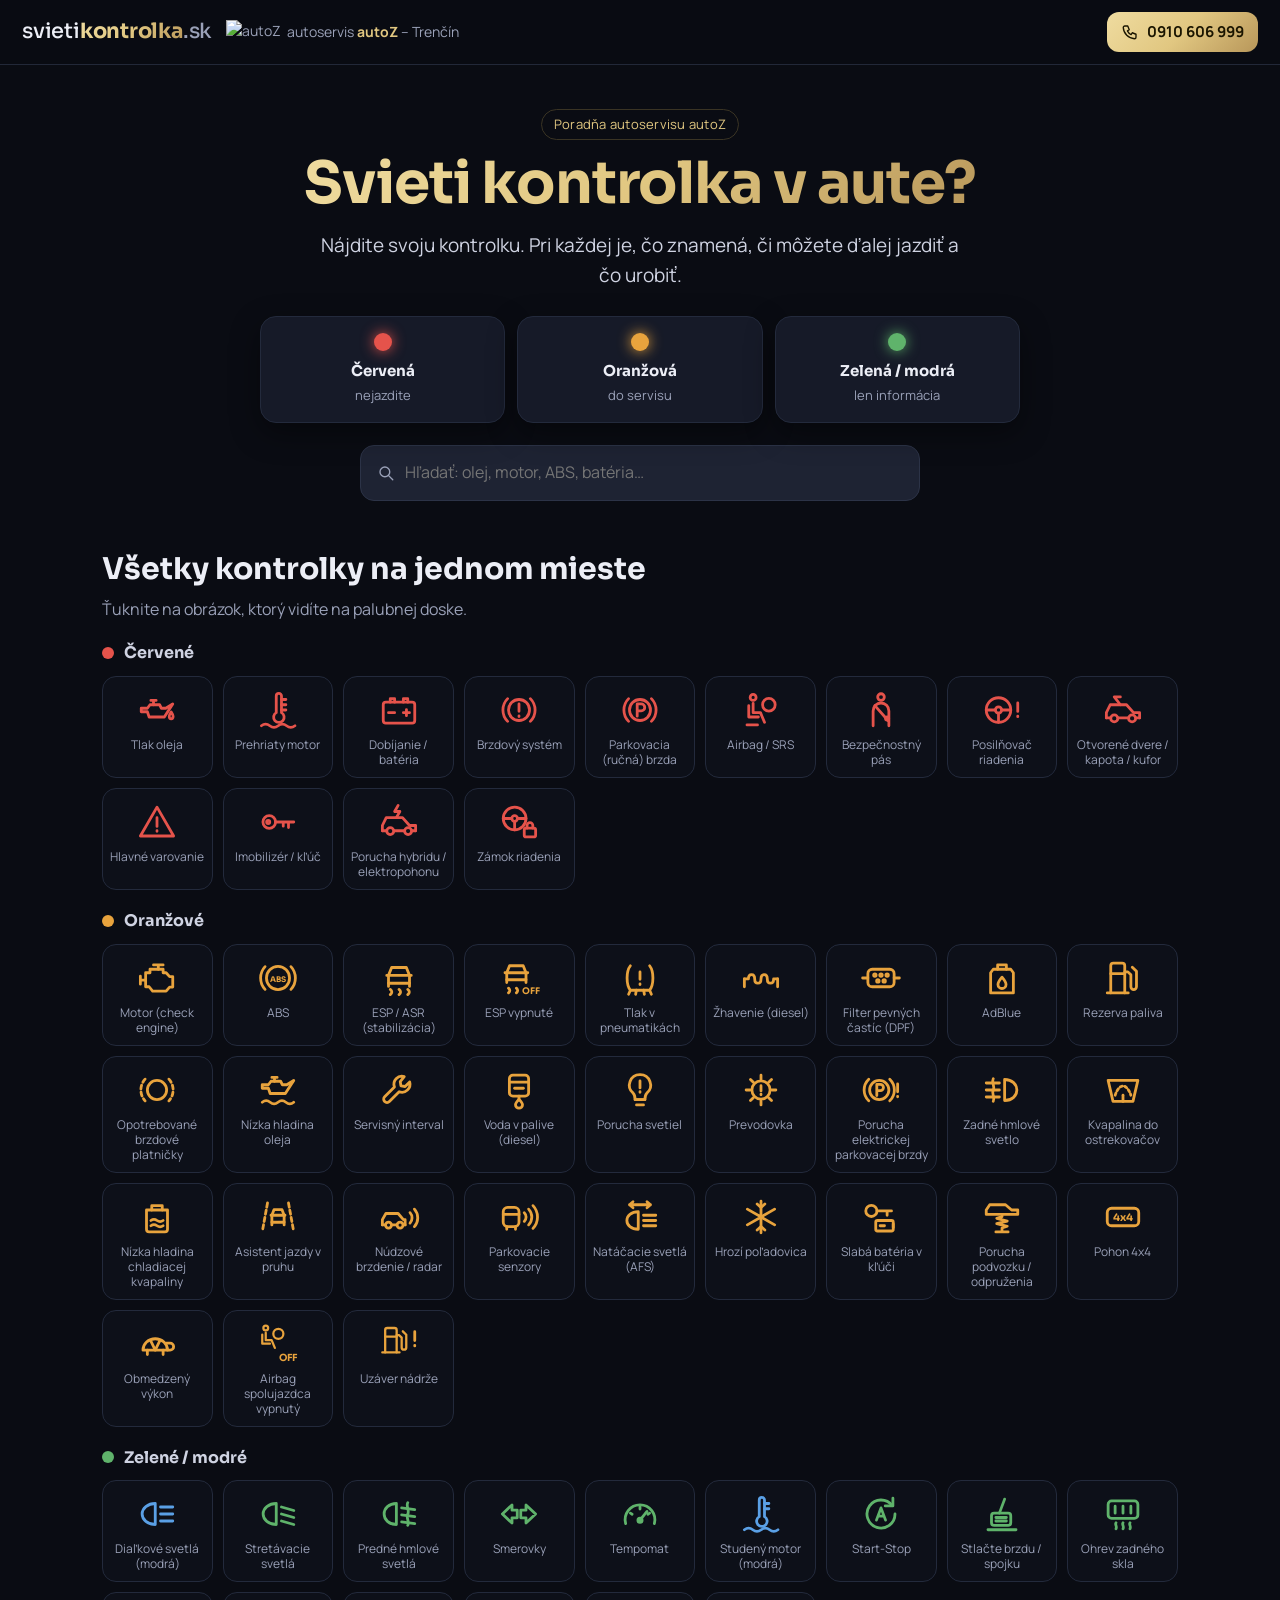
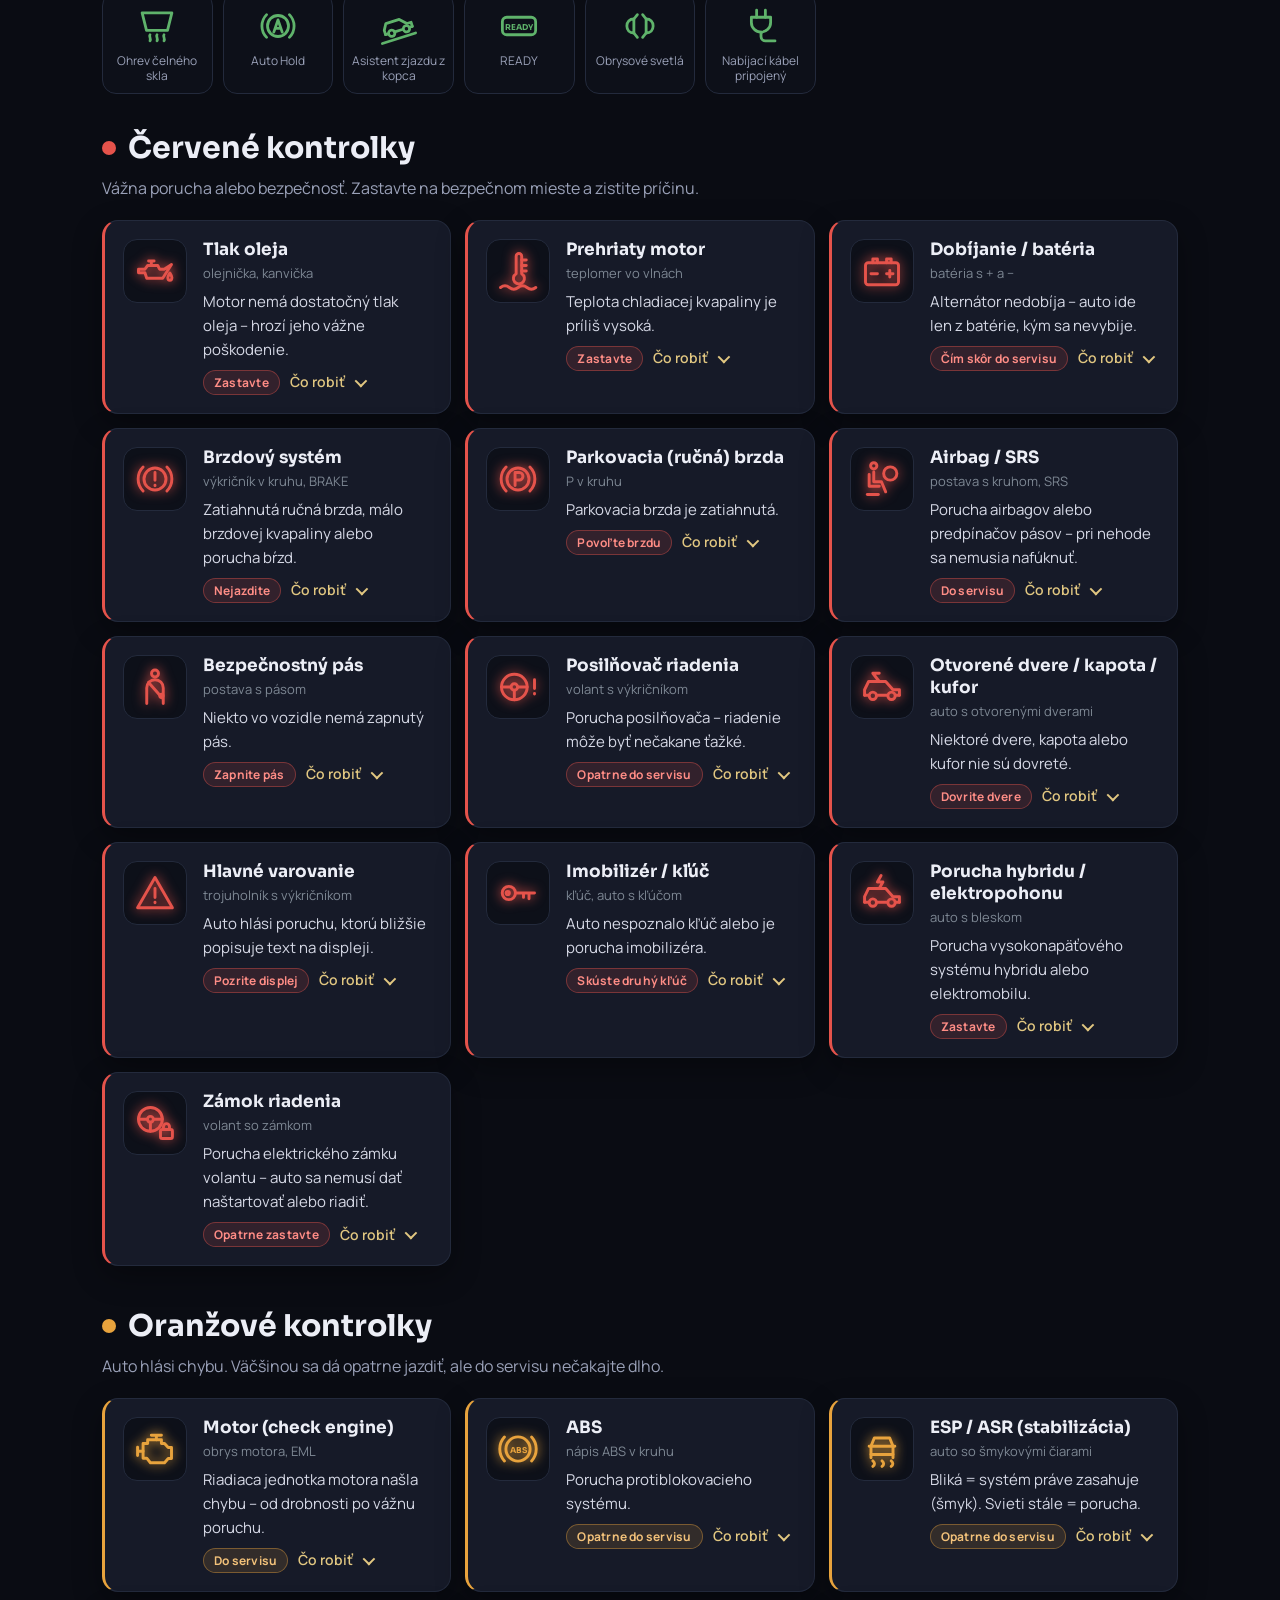
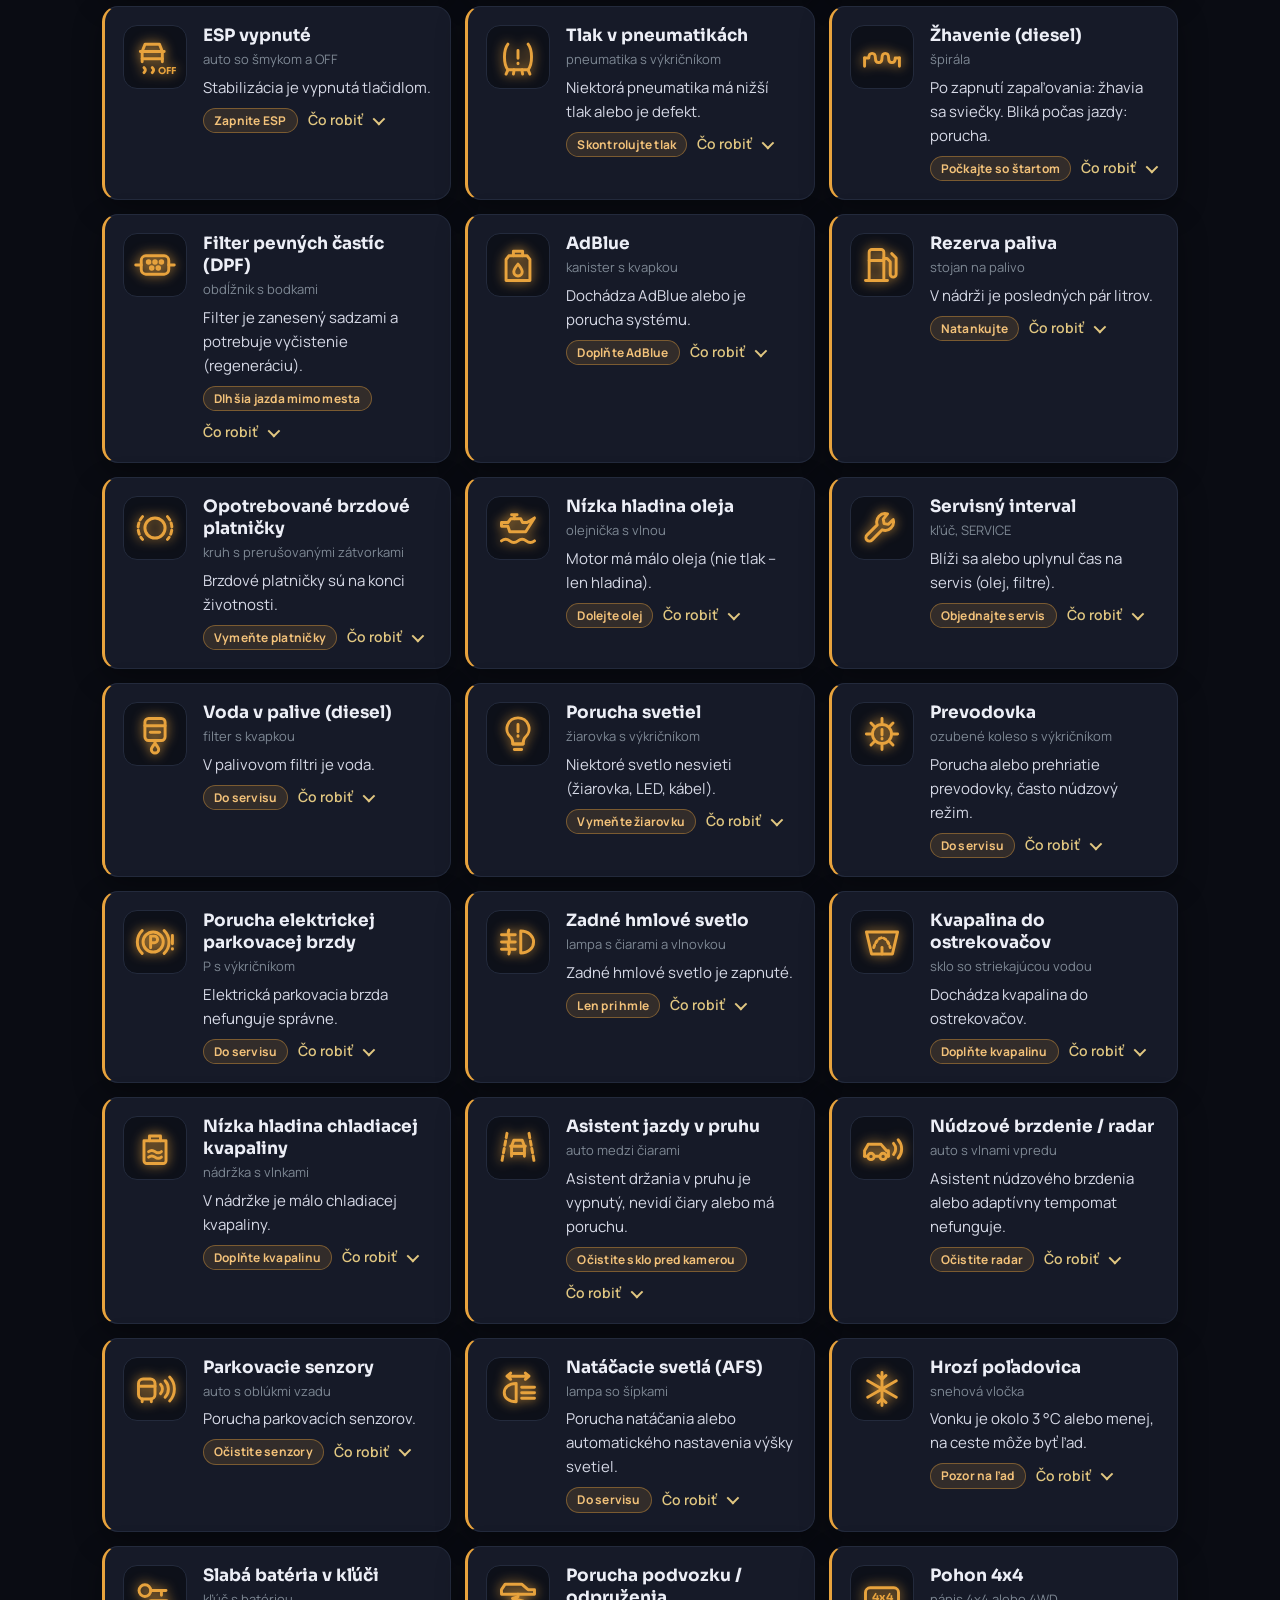
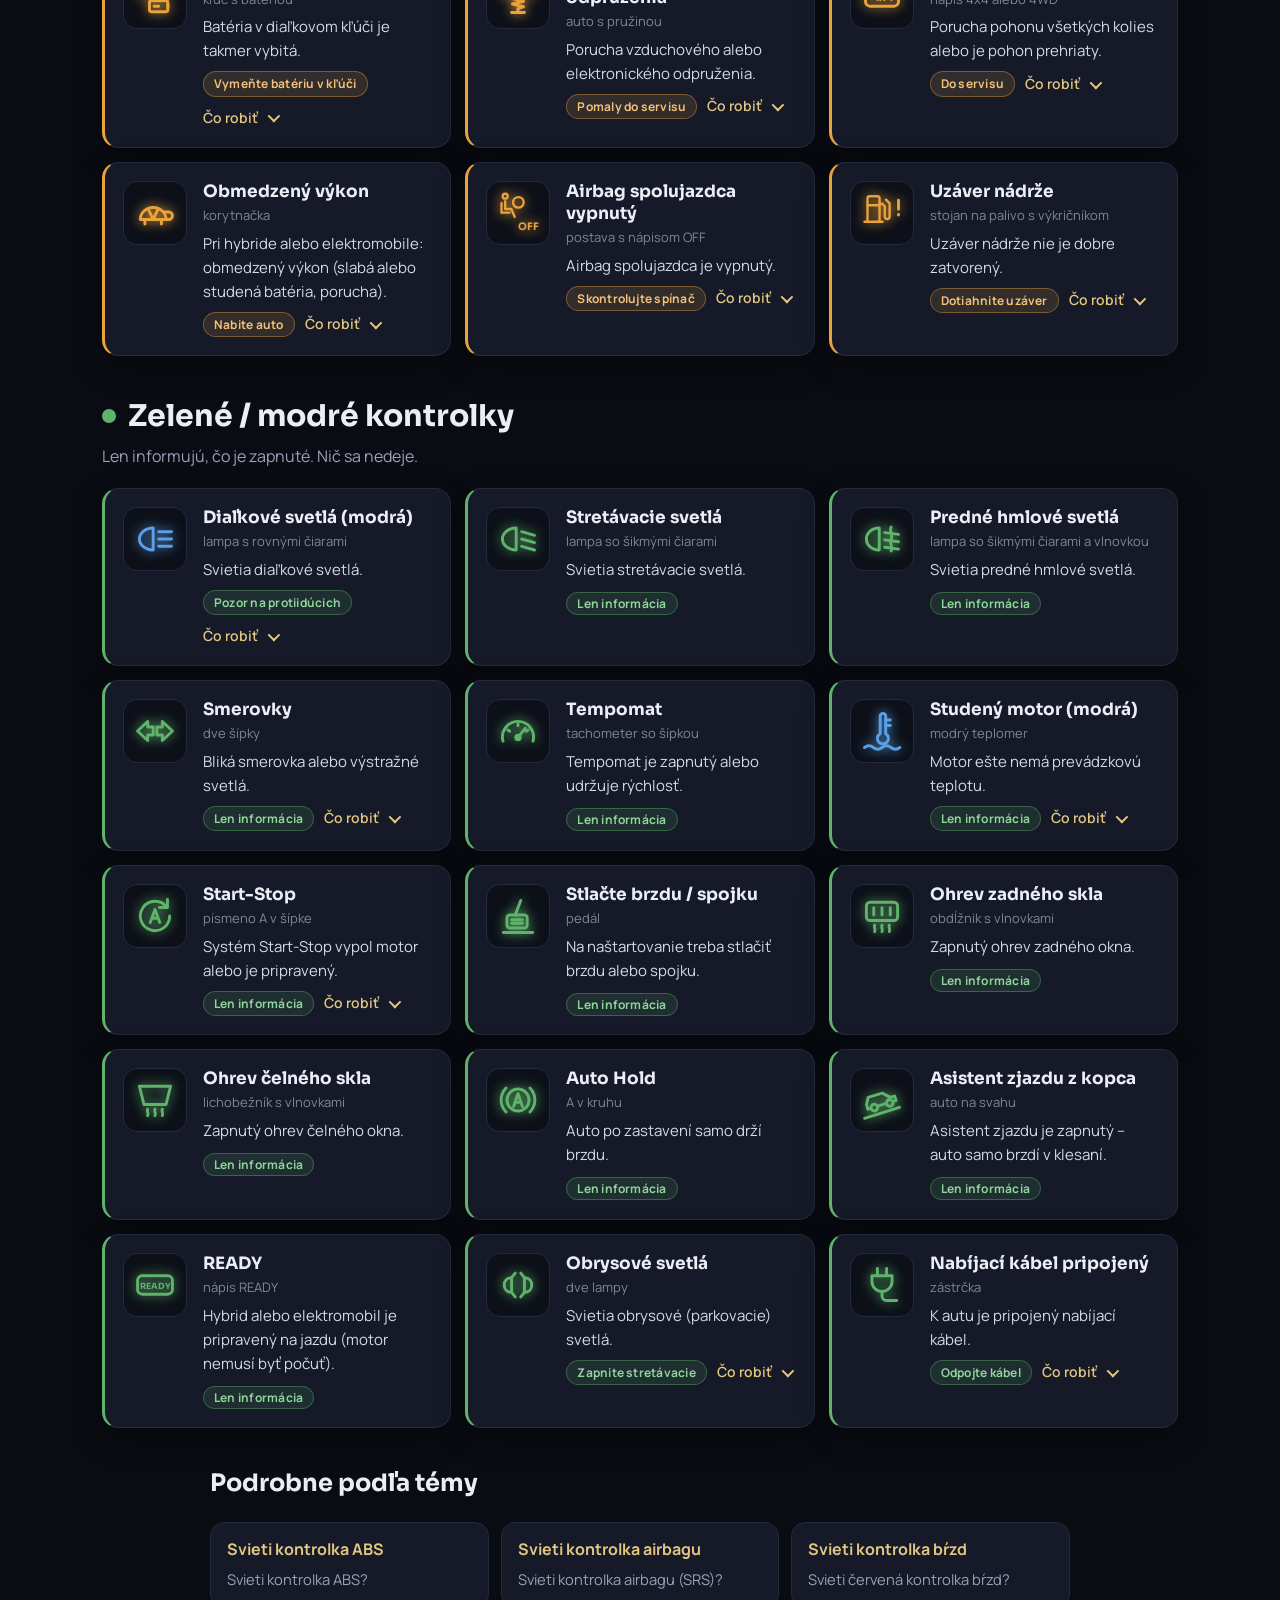
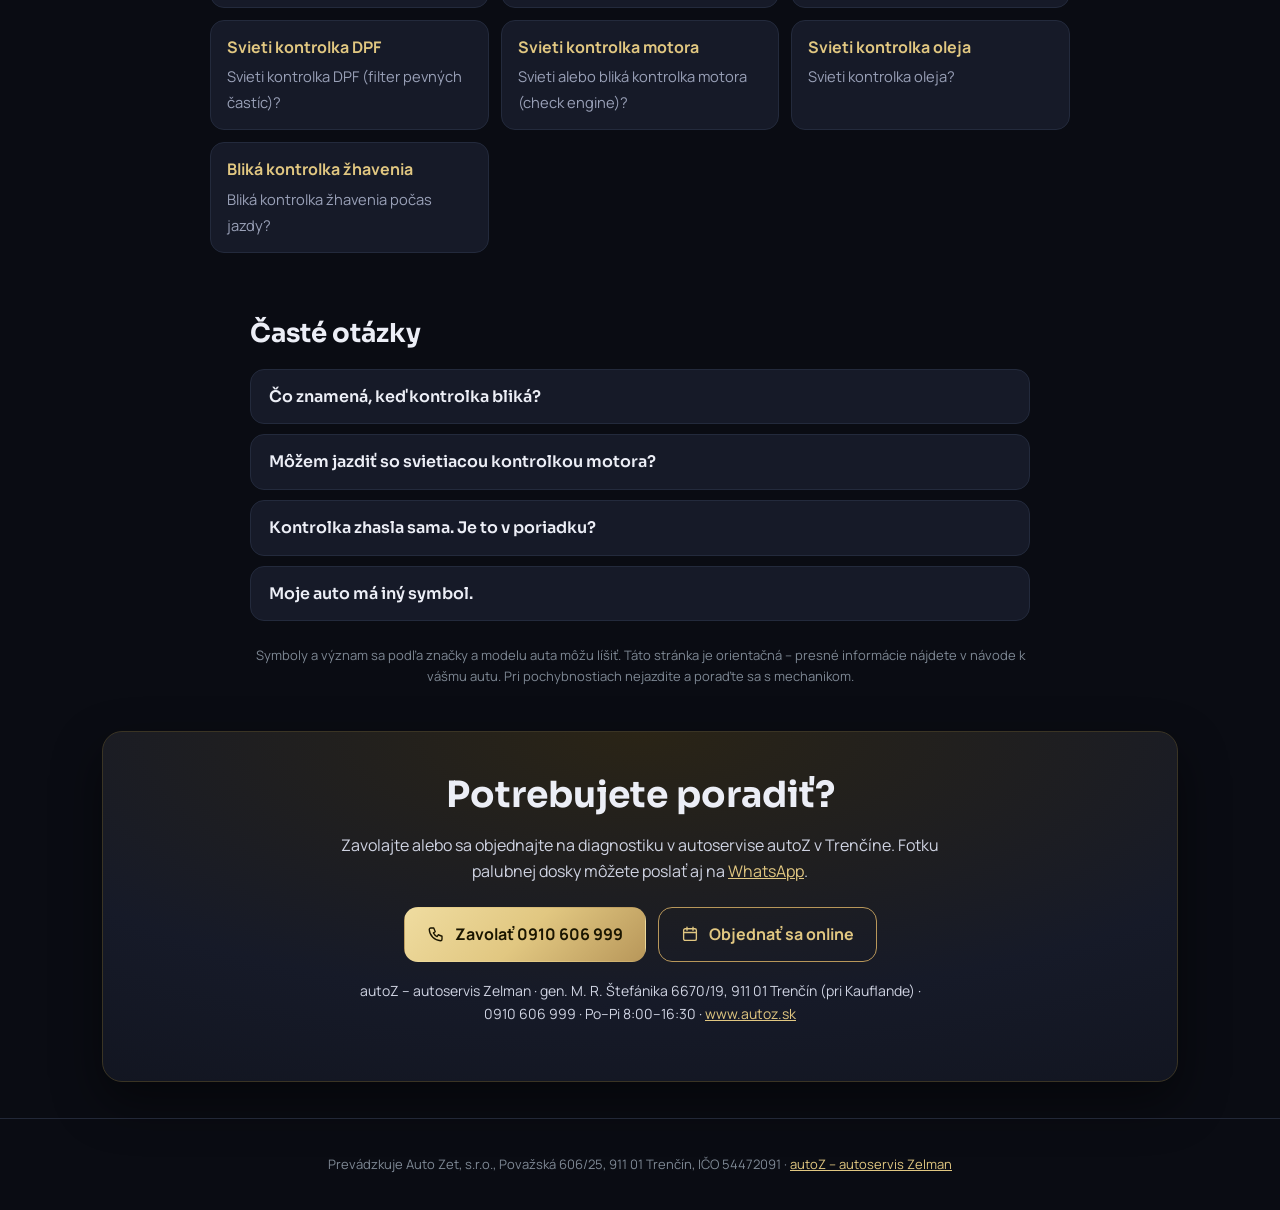
==== commit 5bab39b4: "Doladenie: texty stručnejšie, jednotný blok Potrebujete poradiť?, súvisiace podstránky, vzhľad" ====
--- a/index.html
+++ b/index.html
@@ -7,16 +7,17 @@
 <meta property="og:url" content="https://svietikontrolka.sk/"><meta property="og:type" content="website"><meta name="theme-color" content="#0a0c13">
 <link rel="preload" href="pisma/sora-latin-wght-normal.woff2" as="font" type="font/woff2" crossorigin>
 <link rel="stylesheet" href="styl.css?v=4">
+<style id="sk-doladenie">.az-logo{height:20px;width:auto;vertical-align:middle;margin:-3px 6px 0 0}.btn{border:1px solid transparent}.btn2{border-color:var(--zt)}.pomoc .tlm{margin-top:18px}</style>
 <script type="application/ld+json">{"@context": "https://schema.org", "@graph": [{"@type": "FAQPage", "mainEntity": [{"@type": "Question", "name": "Čo znamená, keď kontrolka bliká?", "acceptedAnswer": {"@type": "Answer", "text": "Blikajúca kontrolka je skoro vždy naliehavejšia ako svietiaca. Pri kontrolke motora blikanie znamená vynechávanie zapaľovania – zastavte a nepridávajte plyn."}}, {"@type": "Question", "name": "Môžem jazdiť so svietiacou kontrolkou motora?", "acceptedAnswer": {"@type": "Answer", "text": "Keď svieti (nebliká) a auto ide normálne, opatrne áno – do servisu na diagnostiku. Keď bliká alebo auto stráca výkon, nie."}}, {"@type": "Question", "name": "Kontrolka zhasla sama. Je to v poriadku?", "acceptedAnswer": {"@type": "Answer", "text": "Chyba ostáva zapísaná v pamäti riadiacej jednotky. Keď sa vracia, dajte auto prečítať diagnostikou."}}, {"@type": "Question", "name": "Moje auto má iný symbol.", "acceptedAnswer": {"@type": "Answer", "text": "Symboly sa podľa značky trochu líšia. Pozrite návod k autu, alebo nám pošlite fotku palubnej dosky na WhatsApp a poradíme."}}]}, {"@type": "AutoRepair", "name": "autoZ – autoservis Zelman", "telephone": "+421 910 606 999", "url": "https://www.autoz.sk/", "address": {"@type": "PostalAddress", "streetAddress": "gen. M. R. Štefánika 6670/19", "postalCode": "911 01", "addressLocality": "Trenčín", "addressCountry": "SK"}, "openingHours": "Mo-Fr 08:00-16:30"}]}</script>
 </head><body>
 <header class="top"><a class="logo" href="./">svieti<b>kontrolka</b><span>.sk</span></a>
-<a class="od" href="https://www.autoz.sk/?z=svietikontrolka">od autoservisu <b>autoZ</b> – Trenčín</a>
+<a class="od" href="https://www.autoz.sk/?z=svietikontrolka"><img class="az-logo" src="https://www.autoz.sk/obrazky/logo.webp" alt="autoZ" width="40" height="20">autoservis <b>autoZ</b> – Trenčín</a>
 <a class="tel-top" href="tel:+421910606999"><svg viewBox="0 0 24 24" fill="none" stroke="currentColor" stroke-width="1.8" stroke-linecap="round" stroke-linejoin="round"><path d="M5 4h4l2 5-2.5 1.5a11 11 0 0 0 5 5L15 13l5 2v4a2 2 0 0 1-2 2A16 16 0 0 1 3 6a2 2 0 0 1 2-2z"/></svg><span>0910 606 999</span></a></header>
 <main>
 <section class="hero">
 <p class="stitok">Poradňa autoservisu autoZ</p>
 <h1><span class="zlato">Svieti kontrolka v&nbsp;aute?</span></h1>
-<p class="lead">Nájdite svoju kontrolku a hneď viete, čo znamená, či môžete ďalej jazdiť a čo urobiť.</p>
+<p class="lead">Nájdite svoju kontrolku. Pri každej je, čo znamená, či môžete ďalej jazdiť a čo urobiť.</p>
 <div class="semafor">
 <a href="#cervene" class="sf sf-c"><span class="bod"></span><b>Červená</b><small>nejazdite</small></a>
 <a href="#oranzove" class="sf sf-o"><span class="bod"></span><b>Oranžová</b><small>do servisu</small></a>
@@ -26,24 +27,23 @@
 <p id="nic" class="nic" hidden>Takú kontrolku tu nemáme. Pošlite nám fotku na <a href="https://wa.me/421910606999">WhatsApp</a> alebo zavolajte <a href="tel:+421910606999">0910 606 999</a>.</p>
 </section>
 <section class="galeria" id="prehlad"><h2>Všetky kontrolky na jednom mieste</h2><p class="sp">Ťuknite na obrázok, ktorý vidíte na palubnej doske.</p><div class="gr"><h3><span class="bod" style="background:#e5534b"></span>Červené</h3><div class="gm"><a class="g g-c" href="#k-olej" title="Tlak oleja"><svg viewBox="0 0 24 24" fill="none" stroke="#e5534b" style="color:#e5534b" stroke-width="1.6" stroke-linecap="round" stroke-linejoin="round" aria-hidden="true"><path d="M3 11h3.5l1.5-2h5.5l1 2h2.5l4-2.5-4.8 7.5H7.5l-1-3H3z"/><path d="M10 9V6.5M8.5 6.5h3"/><path d="M21.2 15.5c0 .9-.5 1.5-1.1 1.5s-1.1-.6-1.1-1.5.6-1.6 1.1-2.4c.5.8 1.1 1.5 1.1 2.4z"/></svg><span>Tlak oleja</span></a><a class="g g-c" href="#k-teplota" title="Prehriaty motor"><svg viewBox="0 0 24 24" fill="none" stroke="#e5534b" style="color:#e5534b" stroke-width="1.6" stroke-linecap="round" stroke-linejoin="round" aria-hidden="true"><path d="M11 13.5V4a1.5 1.5 0 0 1 3 0v9.5a3 3 0 1 1-3 0z"/><path d="M14 6h2.5M14 9h2.5M14 12h2.5"/><path d="M2.5 21c1.6-1.2 3.2-1.2 4.8 0s3.2 1.2 4.8 0 3.2-1.2 4.8 0 3.2 1.2 4.8 0"/></svg><span>Prehriaty motor</span></a><a class="g g-c" href="#k-bateria" title="Dobíjanie / batéria"><svg viewBox="0 0 24 24" fill="none" stroke="#e5534b" style="color:#e5534b" stroke-width="1.6" stroke-linecap="round" stroke-linejoin="round" aria-hidden="true"><rect x="3" y="7.5" width="18" height="12" rx="1.5"/><path d="M7 7.5V5.5h2.5v2M14.5 7.5V5.5H17v2"/><path d="M6 13.5h3.5M14.5 13.5H18M16.25 11.75v3.5"/></svg><span>Dobíjanie / batéria</span></a><a class="g g-c" href="#k-brzda" title="Brzdový systém"><svg viewBox="0 0 24 24" fill="none" stroke="#e5534b" style="color:#e5534b" stroke-width="1.6" stroke-linecap="round" stroke-linejoin="round" aria-hidden="true"><circle cx="12" cy="12" r="6"/><path d="M12 8.5v4.2M12 15.4v.3"/><path d="M5.5 5.5a9.2 9.2 0 0 0 0 13M18.5 5.5a9.2 9.2 0 0 1 0 13"/></svg><span>Brzdový systém</span></a><a class="g g-c" href="#k-rucna" title="Parkovacia (ručná) brzda"><svg viewBox="0 0 24 24" fill="none" stroke="#e5534b" style="color:#e5534b" stroke-width="1.6" stroke-linecap="round" stroke-linejoin="round" aria-hidden="true"><circle cx="12" cy="12" r="6"/><path d="M10.4 15.5v-7h2.3a2 2 0 0 1 0 4h-2.3"/><path d="M5.5 5.5a9.2 9.2 0 0 0 0 13M18.5 5.5a9.2 9.2 0 0 1 0 13"/></svg><span>Parkovacia (ručná) brzda</span></a><a class="g g-c" href="#k-airbag" title="Airbag / SRS"><svg viewBox="0 0 24 24" fill="none" stroke="#e5534b" style="color:#e5534b" stroke-width="1.6" stroke-linecap="round" stroke-linejoin="round" aria-hidden="true"><circle cx="7.5" cy="4.8" r="1.7"/><path d="M7.5 8.2v5.3h4.2l2.3 5.5"/><path d="M5 9.5v6.5h5.5"/><circle cx="16.5" cy="9" r="3.6"/><path d="M4 20.5h6"/></svg><span>Airbag / SRS</span></a><a class="g g-c" href="#k-pas" title="Bezpečnostný pás"><svg viewBox="0 0 24 24" fill="none" stroke="#e5534b" style="color:#e5534b" stroke-width="1.6" stroke-linecap="round" stroke-linejoin="round" aria-hidden="true"><circle cx="12" cy="4.6" r="1.9"/><path d="M7.5 21v-8.5a4.5 4.5 0 0 1 9 0V21"/><path d="M8.5 9.5l7.5 8.5"/><circle cx="15.5" cy="16.8" r=".9"/></svg><span>Bezpečnostný pás</span></a><a class="g g-c" href="#k-riadenie" title="Posilňovač riadenia"><svg viewBox="0 0 24 24" fill="none" stroke="#e5534b" style="color:#e5534b" stroke-width="1.6" stroke-linecap="round" stroke-linejoin="round" aria-hidden="true"><circle cx="10" cy="12" r="7"/><circle cx="10" cy="12" r="1.8"/><path d="M3 12h5.2M11.8 12H17M10 13.8V19"/><path d="M21 8v4.8M21 15.5v.3"/></svg><span>Posilňovač riadenia</span></a><a class="g g-c" href="#k-dvere" title="Otvorené dvere / kapota / kufor"><svg viewBox="0 0 24 24" fill="none" stroke="#e5534b" style="color:#e5534b" stroke-width="1.6" stroke-linecap="round" stroke-linejoin="round" aria-hidden="true"><path d="M2.5 16.5v-3l2.2-4.5h9.3l4 4.5h3.5v3"/><path d="M2.5 16.5h2M9.3 16.5h5.5M19.6 16.5h1.9"/><circle cx="7" cy="16.8" r="2"/><circle cx="17.2" cy="16.8" r="2"/><path d="M10.5 9l-3.5-4.5h3.5"/></svg><span>Otvorené dvere / kapota / kufor</span></a><a class="g g-c" href="#k-varovanie" title="Hlavné varovanie"><svg viewBox="0 0 24 24" fill="none" stroke="#e5534b" style="color:#e5534b" stroke-width="1.6" stroke-linecap="round" stroke-linejoin="round" aria-hidden="true"><path d="M12 3.5l9.5 16.5h-19z"/><path d="M12 9.5v5M12 17v.3"/></svg><span>Hlavné varovanie</span></a><a class="g g-c" href="#k-kluc" title="Imobilizér / kľúč"><svg viewBox="0 0 24 24" fill="none" stroke="#e5534b" style="color:#e5534b" stroke-width="1.6" stroke-linecap="round" stroke-linejoin="round" aria-hidden="true"><circle cx="7" cy="12" r="3.6"/><path d="M10.6 12H21M18 12v3.2M15 12v2.4"/><circle cx="6.4" cy="12" r=".9"/></svg><span>Imobilizér / kľúč</span></a><a class="g g-c" href="#k-ev_porucha" title="Porucha hybridu / elektropohonu"><svg viewBox="0 0 24 24" fill="none" stroke="#e5534b" style="color:#e5534b" stroke-width="1.6" stroke-linecap="round" stroke-linejoin="round" aria-hidden="true"><path d="M2.5 17v-3l2.2-4.5h9.3l4 4.5h3.5v3"/><path d="M2.5 17h2.3M9.3 17h5.5M19.6 17h1.9"/><circle cx="7" cy="17.2" r="2"/><circle cx="17.2" cy="17.2" r="2"/><path d="M11.5 2.5L9.5 6h3l-2 3.5"/></svg><span>Porucha hybridu / elektropohonu</span></a><a class="g g-c" href="#k-zamok_volantu" title="Zámok riadenia"><svg viewBox="0 0 24 24" fill="none" stroke="#e5534b" style="color:#e5534b" stroke-width="1.6" stroke-linecap="round" stroke-linejoin="round" aria-hidden="true"><circle cx="9.5" cy="10" r="6.5"/><circle cx="9.5" cy="10" r="1.6"/><path d="M3 10h4.9M11.1 10H16M9.5 11.6v4.9"/><rect x="15" y="15.5" width="6.5" height="5" rx="1"/><path d="M16.6 15.5V14a1.65 1.65 0 0 1 3.3 0v1.5"/></svg><span>Zámok riadenia</span></a></div></div><div class="gr"><h3><span class="bod" style="background:#e8a33d"></span>Oranžové</h3><div class="gm"><a class="g g-o" href="#k-motor" title="Motor (check engine)"><svg viewBox="0 0 24 24" fill="none" stroke="#e8a33d" style="color:#e8a33d" stroke-width="1.6" stroke-linecap="round" stroke-linejoin="round" aria-hidden="true"><path d="M5.5 9H8V7h7.5v2h1.7l2 2.2H21v6h-1.8l-2 2.3H9.5L7.5 17h-2z"/><path d="M2.5 11v4.5M2.5 13.2h3M10 4.5h5.5M12.75 4.5V7"/></svg><span>Motor (check engine)</span></a><a class="g g-o" href="#k-abs" title="ABS"><svg viewBox="0 0 24 24" fill="none" stroke="#e8a33d" style="color:#e8a33d" stroke-width="1.6" stroke-linecap="round" stroke-linejoin="round" aria-hidden="true"><circle cx="12" cy="12" r="6.6"/><path d="M4.6 5.5a9.6 9.6 0 0 0 0 13M19.4 5.5a9.6 9.6 0 0 1 0 13"/><text x="12" y="14.2" text-anchor="middle" font-size="4.4" font-weight="700" fill="currentColor" stroke="none" font-family="Sora,Arial,sans-serif">ABS</text></svg><span>ABS</span></a><a class="g g-o" href="#k-esp" title="ESP / ASR (stabilizácia)"><svg viewBox="0 0 24 24" fill="none" stroke="#e8a33d" style="color:#e8a33d" stroke-width="1.6" stroke-linecap="round" stroke-linejoin="round" aria-hidden="true"><path d="M6 10.5l1.8-4.5h8.4l1.8 4.5v4.5H6z"/><path d="M5 10.5h14M6 15v1.8M18 15v1.8"/><path d="M7 21.5c1.2-1 1.2-2 0-3M12 21.5c1.2-1 1.2-2 0-3M17 21.5c1.2-1 1.2-2 0-3"/></svg><span>ESP / ASR (stabilizácia)</span></a><a class="g g-o" href="#k-espoff" title="ESP vypnuté"><svg viewBox="0 0 24 24" fill="none" stroke="#e8a33d" style="color:#e8a33d" stroke-width="1.6" stroke-linecap="round" stroke-linejoin="round" aria-hidden="true"><path d="M5 9l1.6-4h7.8L16 9v4H5z"/><path d="M4 9h13M5 13v1.6M16 13v1.6"/><path d="M6 20.5c1-.9 1-1.8 0-2.7M10.5 20.5c1-.9 1-1.8 0-2.7"/><text x="18.6" y="21" text-anchor="middle" font-size="5.2" font-weight="700" fill="currentColor" stroke="none" font-family="Sora,Arial,sans-serif">OFF</text></svg><span>ESP vypnuté</span></a><a class="g g-o" href="#k-tpms" title="Tlak v pneumatikách"><svg viewBox="0 0 24 24" fill="none" stroke="#e8a33d" style="color:#e8a33d" stroke-width="1.6" stroke-linecap="round" stroke-linejoin="round" aria-hidden="true"><path d="M6.5 5C4 8.2 4 15.8 6.5 19h11c2.5-3.2 2.5-10.8 0-14"/><path d="M5.5 21.3l1-2.3M9.5 21.3l.4-2.3M14.5 21.3l-.4-2.3M18.5 21.3l-1-2.3"/><path d="M12 8.5v4.2M12 15.4v.3"/></svg><span>Tlak v pneumatikách</span></a><a class="g g-o" href="#k-zhavenie" title="Žhavenie (diesel)"><svg viewBox="0 0 24 24" fill="none" stroke="#e8a33d" style="color:#e8a33d" stroke-width="1.6" stroke-linecap="round" stroke-linejoin="round" aria-hidden="true"><path d="M2.5 12.5h2.3c0-3.3 3.6-3.3 3.6 0s3.6 3.3 3.6 0 3.6-3.3 3.6 0 3.6 3.3 3.6 0h2.3"/><path d="M2.5 12.5V17M21.5 12.5V17"/></svg><span>Žhavenie (diesel)</span></a><a class="g g-o" href="#k-dpf" title="Filter pevných častíc (DPF)"><svg viewBox="0 0 24 24" fill="none" stroke="#e8a33d" style="color:#e8a33d" stroke-width="1.6" stroke-linecap="round" stroke-linejoin="round" aria-hidden="true"><rect x="4.5" y="7" width="15" height="10" rx="2.5"/><path d="M1.5 12h3M19.5 12h3"/><circle cx="8.5" cy="10.3" r=".7"/><circle cx="12" cy="10.3" r=".7"/><circle cx="15.5" cy="10.3" r=".7"/><circle cx="10.2" cy="13.7" r=".7"/><circle cx="13.8" cy="13.7" r=".7"/></svg><span>Filter pevných častíc (DPF)</span></a><a class="g g-o" href="#k-adblue" title="AdBlue"><svg viewBox="0 0 24 24" fill="none" stroke="#e8a33d" style="color:#e8a33d" stroke-width="1.6" stroke-linecap="round" stroke-linejoin="round" aria-hidden="true"><path d="M7 7h10l1.5 2v11.5h-13V9z"/><path d="M9.5 7V4.5h5V7"/><path d="M12 11.5c1.5 1.8 2.3 3 2.3 4.2a2.3 2.3 0 0 1-4.6 0c0-1.2.8-2.4 2.3-4.2z"/></svg><span>AdBlue</span></a><a class="g g-o" href="#k-palivo" title="Rezerva paliva"><svg viewBox="0 0 24 24" fill="none" stroke="#e8a33d" style="color:#e8a33d" stroke-width="1.6" stroke-linecap="round" stroke-linejoin="round" aria-hidden="true"><path d="M5 20.5V5a1.5 1.5 0 0 1 1.5-1.5h5A1.5 1.5 0 0 1 13 5v15.5"/><path d="M5 9.5h8M3 20.5h12"/><path d="M13 8.5h1.8l1.7 1.7v6.8a1.6 1.6 0 0 0 3.2 0V8.2l-2.4-2.4"/></svg><span>Rezerva paliva</span></a><a class="g g-o" href="#k-platnicky" title="Opotrebované brzdové platničky"><svg viewBox="0 0 24 24" fill="none" stroke="#e8a33d" style="color:#e8a33d" stroke-width="1.6" stroke-linecap="round" stroke-linejoin="round" aria-hidden="true"><circle cx="12" cy="12" r="5.5"/><path d="M5.2 5.8a9.2 9.2 0 0 0 0 12.4M18.8 5.8a9.2 9.2 0 0 1 0 12.4" stroke-dasharray="2.2 1.8"/></svg><span>Opotrebované brzdové platničky</span></a><a class="g g-o" href="#k-olej_hl" title="Nízka hladina oleja"><svg viewBox="0 0 24 24" fill="none" stroke="#e8a33d" style="color:#e8a33d" stroke-width="1.6" stroke-linecap="round" stroke-linejoin="round" aria-hidden="true"><path d="M3 9h3.5l1.5-2h5.5l1 2h2.5l4-2.5-4.8 7.5H7.5l-1-3H3z"/><path d="M10 7V4.8M8.5 4.8h3"/><path d="M3 19c1.5-1.2 3-1.2 4.5 0s3 1.2 4.5 0 3-1.2 4.5 0 3 1.2 4.5 0"/></svg><span>Nízka hladina oleja</span></a><a class="g g-o" href="#k-servis" title="Servisný interval"><svg viewBox="0 0 24 24" fill="none" stroke="#e8a33d" style="color:#e8a33d" stroke-width="1.6" stroke-linecap="round" stroke-linejoin="round" aria-hidden="true"><path d="M15 4.3a4.6 4.6 0 0 0-5.6 6L3.8 15.9a1.9 1.9 0 0 0 2.7 2.7l5.6-5.6a4.6 4.6 0 0 0 6-5.6l-2.6 2.6-2.4-.4-.4-2.4z"/></svg><span>Servisný interval</span></a><a class="g g-o" href="#k-voda" title="Voda v palive (diesel)"><svg viewBox="0 0 24 24" fill="none" stroke="#e8a33d" style="color:#e8a33d" stroke-width="1.6" stroke-linecap="round" stroke-linejoin="round" aria-hidden="true"><rect x="6.5" y="3.5" width="11" height="12" rx="2"/><path d="M6.5 7.5h11M12 15.5v1.3"/><path d="M12 17.2c1.3 1.5 2 2.4 2 3.2a2 2 0 0 1-4 0c0-.8.7-1.7 2-3.2z"/><path d="M9.5 11h5"/></svg><span>Voda v palive (diesel)</span></a><a class="g g-o" href="#k-ziarovka" title="Porucha svetiel"><svg viewBox="0 0 24 24" fill="none" stroke="#e8a33d" style="color:#e8a33d" stroke-width="1.6" stroke-linecap="round" stroke-linejoin="round" aria-hidden="true"><path d="M9.2 17.5h5.6M10 20.5h4"/><path d="M12 3.2a6 6 0 0 0-3.9 10.6c.8.8 1.1 1.7 1.1 3.7h5.6c0-2 .3-2.9 1.1-3.7A6 6 0 0 0 12 3.2z"/><path d="M12 6.8v4M12 13v.3"/></svg><span>Porucha svetiel</span></a><a class="g g-o" href="#k-prevodovka" title="Prevodovka"><svg viewBox="0 0 24 24" fill="none" stroke="#e8a33d" style="color:#e8a33d" stroke-width="1.6" stroke-linecap="round" stroke-linejoin="round" aria-hidden="true"><circle cx="12" cy="12" r="5.2"/><path d="M12 3.5v2.3M12 18.2v2.3M3.5 12h2.3M18.2 12h2.3M6 6l1.6 1.6M16.4 16.4L18 18M6 18l1.6-1.6M16.4 7.6L18 6"/><path d="M12 9.5v3M12 14.4v.3"/></svg><span>Prevodovka</span></a><a class="g g-o" href="#k-epb" title="Porucha elektrickej parkovacej brzdy"><svg viewBox="0 0 24 24" fill="none" stroke="#e8a33d" style="color:#e8a33d" stroke-width="1.6" stroke-linecap="round" stroke-linejoin="round" aria-hidden="true"><circle cx="11" cy="12" r="5.5"/><path d="M9.6 15.2V8.8h2a1.8 1.8 0 0 1 0 3.6h-2"/><path d="M5 5.8a8.6 8.6 0 0 0 0 12.4M17 5.8a8.6 8.6 0 0 1 0 12.4"/><path d="M21.5 8.5v4.5M21.5 15.6v.3"/></svg><span>Porucha elektrickej parkovacej brzdy</span></a><a class="g g-o" href="#k-hmla_zad" title="Zadné hmlové svetlo"><svg viewBox="0 0 24 24" fill="none" stroke="#e8a33d" style="color:#e8a33d" stroke-width="1.6" stroke-linecap="round" stroke-linejoin="round" aria-hidden="true"><path d="M13.5 6c4.3 0 7 2.8 7 6s-2.7 6-7 6z"/><path d="M3 8h7.5M3 12h7.5M3 16h7.5"/><path d="M7 5.5c-1.2 2.1 1.2 4.4 0 6.5s1.2 4.4 0 6.5"/></svg><span>Zadné hmlové svetlo</span></a><a class="g g-o" href="#k-ostrek" title="Kvapalina do ostrekovačov"><svg viewBox="0 0 24 24" fill="none" stroke="#e8a33d" style="color:#e8a33d" stroke-width="1.6" stroke-linecap="round" stroke-linejoin="round" aria-hidden="true"><path d="M3.5 6.5h17l-2.8 12H6.3z"/><path d="M12 18.5v-3.5"/><path d="M7.5 15c1.2-3.6 2.9-5.3 4.5-5.3s3.3 1.7 4.5 5.3" stroke-dasharray="1.3 1.5"/></svg><span>Kvapalina do ostrekovačov</span></a><a class="g g-o" href="#k-chladiaca" title="Nízka hladina chladiacej kvapaliny"><svg viewBox="0 0 24 24" fill="none" stroke="#e8a33d" style="color:#e8a33d" stroke-width="1.6" stroke-linecap="round" stroke-linejoin="round" aria-hidden="true"><path d="M6 8h12v11a1.5 1.5 0 0 1-1.5 1.5h-9A1.5 1.5 0 0 1 6 19z"/><path d="M9 8V5.5h6V8"/><path d="M8.5 14c1.2-.9 2.3-.9 3.5 0s2.3.9 3.5 0"/><path d="M8.5 17c1.2-.9 2.3-.9 3.5 0s2.3.9 3.5 0"/></svg><span>Nízka hladina chladiacej kvapaliny</span></a><a class="g g-o" href="#k-lane" title="Asistent jazdy v pruhu"><svg viewBox="0 0 24 24" fill="none" stroke="#e8a33d" style="color:#e8a33d" stroke-width="1.6" stroke-linecap="round" stroke-linejoin="round" aria-hidden="true"><path d="M8.5 11l1.2-3.2h4.6l1.2 3.2v4h-7z"/><path d="M8.5 15v1.5M15.5 15v1.5M8 11h8"/><path d="M6 4L3 20.5M18 4l3 16.5" stroke-dasharray="2.4 1.8"/></svg><span>Asistent jazdy v pruhu</span></a><a class="g g-o" href="#k-radar" title="Núdzové brzdenie / radar"><svg viewBox="0 0 24 24" fill="none" stroke="#e8a33d" style="color:#e8a33d" stroke-width="1.6" stroke-linecap="round" stroke-linejoin="round" aria-hidden="true"><path d="M2.5 16.5v-3l2-3.5h7l3 3.5h1v3"/><path d="M2.5 16.5h1.3M8.3 16.5h2.5M15 16.5h.5"/><circle cx="6" cy="16.6" r="1.7"/><circle cx="12.6" cy="16.6" r="1.7"/><path d="M18.3 9.5a4.5 4.5 0 0 1 0 6M20.8 7.5a7.5 7.5 0 0 1 0 10"/></svg><span>Núdzové brzdenie / radar</span></a><a class="g g-o" href="#k-parkovanie" title="Parkovacie senzory"><svg viewBox="0 0 24 24" fill="none" stroke="#e8a33d" style="color:#e8a33d" stroke-width="1.6" stroke-linecap="round" stroke-linejoin="round" aria-hidden="true"><rect x="3" y="6.5" width="9" height="11" rx="2.5"/><path d="M3 10.5h9M5 17.5v1.5M10 17.5v1.5"/><path d="M15 9.5a3.5 3.5 0 0 1 0 5M17.5 7.5a6.5 6.5 0 0 1 0 9M20 5.5a9.5 9.5 0 0 1 0 13"/></svg><span>Parkovacie senzory</span></a><a class="g g-o" href="#k-afs" title="Natáčacie svetlá (AFS)"><svg viewBox="0 0 24 24" fill="none" stroke="#e8a33d" style="color:#e8a33d" stroke-width="1.6" stroke-linecap="round" stroke-linejoin="round" aria-hidden="true"><path d="M11 9c-4 0-6.5 2.3-6.5 5s2.5 5 6.5 5z"/><path d="M14 11h7M14 14h7M14 17h7"/><path d="M6 5h12M6 5l2-1.7M6 5l2 1.7M18 5l-2-1.7M18 5l-2 1.7"/></svg><span>Natáčacie svetlá (AFS)</span></a><a class="g g-o" href="#k-mraz" title="Hrozí poľadovica"><svg viewBox="0 0 24 24" fill="none" stroke="#e8a33d" style="color:#e8a33d" stroke-width="1.6" stroke-linecap="round" stroke-linejoin="round" aria-hidden="true"><path d="M12 3v18M4.2 7.5l15.6 9M4.2 16.5l15.6-9"/><path d="M9.8 4.6L12 6.6l2.2-2M9.8 19.4L12 17.4l2.2 2"/></svg><span>Hrozí poľadovica</span></a><a class="g g-o" href="#k-kluc_bat" title="Slabá batéria v kľúči"><svg viewBox="0 0 24 24" fill="none" stroke="#e8a33d" style="color:#e8a33d" stroke-width="1.6" stroke-linecap="round" stroke-linejoin="round" aria-hidden="true"><circle cx="6.5" cy="8.5" r="3.2"/><path d="M9.7 8.5H18M15.5 8.5v2.5"/><rect x="9" y="14" width="10" height="6" rx="1"/><path d="M19 16v2M11.5 17h2.5"/></svg><span>Slabá batéria v kľúči</span></a><a class="g g-o" href="#k-podvozok" title="Porucha podvozku / odpruženia"><svg viewBox="0 0 24 24" fill="none" stroke="#e8a33d" style="color:#e8a33d" stroke-width="1.6" stroke-linecap="round" stroke-linejoin="round" aria-hidden="true"><path d="M3 10.5V8l2-3h9l3.5 3H21v2.5z"/><path d="M12 10.5v1.3l-3 1 6 1.5-6 1.5 6 1.5-3 1V20M8.5 20.5h7"/></svg><span>Porucha podvozku / odpruženia</span></a><a class="g g-o" href="#k-4x4" title="Pohon 4x4"><svg viewBox="0 0 24 24" fill="none" stroke="#e8a33d" style="color:#e8a33d" stroke-width="1.6" stroke-linecap="round" stroke-linejoin="round" aria-hidden="true"><rect x="3" y="7" width="18" height="10" rx="2.5"/><text x="12" y="14.3" text-anchor="middle" font-size="6" font-weight="700" fill="currentColor" stroke="none" font-family="Sora,Arial,sans-serif">4x4</text></svg><span>Pohon 4x4</span></a><a class="g g-o" href="#k-korytnacka" title="Obmedzený výkon"><svg viewBox="0 0 24 24" fill="none" stroke="#e8a33d" style="color:#e8a33d" stroke-width="1.6" stroke-linecap="round" stroke-linejoin="round" aria-hidden="true"><path d="M4 15.5a7 6.5 0 0 1 14 0z"/><path d="M18 15.5h1.5a2 2 0 0 0 0-4H17.3"/><path d="M6.5 15.5v2.5M15.5 15.5v2.5"/><path d="M8.5 10.3l2.5 5.2M13.5 10.3L11 15.5"/></svg><span>Obmedzený výkon</span></a><a class="g g-o" href="#k-airbag_off" title="Airbag spolujazdca vypnutý"><svg viewBox="0 0 24 24" fill="none" stroke="#e8a33d" style="color:#e8a33d" stroke-width="1.6" stroke-linecap="round" stroke-linejoin="round" aria-hidden="true"><g transform="translate(-1 -1) scale(.8)"><circle cx="7.5" cy="4.8" r="1.7"/><path d="M7.5 8.2v5.3h4.2l2.3 5.5"/><path d="M5 9.5v6.5h5.5"/><circle cx="16.5" cy="9" r="3.6"/></g><text x="17.5" y="21.5" text-anchor="middle" font-size="5.6" font-weight="700" fill="currentColor" stroke="none" font-family="Sora,Arial,sans-serif">OFF</text></svg><span>Airbag spolujazdca vypnutý</span></a><a class="g g-o" href="#k-uzaver" title="Uzáver nádrže"><svg viewBox="0 0 24 24" fill="none" stroke="#e8a33d" style="color:#e8a33d" stroke-width="1.6" stroke-linecap="round" stroke-linejoin="round" aria-hidden="true"><g transform="scale(.82)"><path d="M5 20.5V5a1.5 1.5 0 0 1 1.5-1.5h5A1.5 1.5 0 0 1 13 5v15.5"/><path d="M5 9.5h8M3 20.5h12"/><path d="M13 8.5h1.8l1.7 1.7v6.8a1.6 1.6 0 0 0 3.2 0V8.2l-2.4-2.4"/></g><path d="M21 5v5M21 12.8v.3"/></svg><span>Uzáver nádrže</span></a></div></div><div class="gr"><h3><span class="bod" style="background:#5fb36b"></span>Zelené / modré</h3><div class="gm"><a class="g g-z" href="#k-dialkove" title="Diaľkové svetlá (modrá)"><svg viewBox="0 0 24 24" fill="none" stroke="#5aa0e6" style="color:#5aa0e6" stroke-width="1.6" stroke-linecap="round" stroke-linejoin="round" aria-hidden="true"><path d="M11 6c-4.3 0-7.5 2.8-7.5 6s3.2 6 7.5 6z"/><path d="M14 8h7M14 12h7M14 16h7"/></svg><span>Diaľkové svetlá (modrá)</span></a><a class="g g-z" href="#k-stretavacie" title="Stretávacie svetlá"><svg viewBox="0 0 24 24" fill="none" stroke="#5fb36b" style="color:#5fb36b" stroke-width="1.6" stroke-linecap="round" stroke-linejoin="round" aria-hidden="true"><path d="M11 6c-4.3 0-7.5 2.8-7.5 6s3.2 6 7.5 6z"/><path d="M14 8l7 2M14 12l7 2M14 16l7 2"/></svg><span>Stretávacie svetlá</span></a><a class="g g-z" href="#k-hmla_pred" title="Predné hmlové svetlá"><svg viewBox="0 0 24 24" fill="none" stroke="#5fb36b" style="color:#5fb36b" stroke-width="1.6" stroke-linecap="round" stroke-linejoin="round" aria-hidden="true"><path d="M10.5 6c-4.3 0-7 2.8-7 6s2.7 6 7 6z"/><path d="M13.5 8.5l7.5 1M13.5 12.5l7.5 1M13.5 16.5l7.5 1"/><path d="M17 5.5c-1.2 2.1 1.2 4.4 0 6.5s1.2 4.4 0 6.5"/></svg><span>Predné hmlové svetlá</span></a><a class="g g-z" href="#k-smerovky" title="Smerovky"><svg viewBox="0 0 24 24" fill="none" stroke="#5fb36b" style="color:#5fb36b" stroke-width="1.6" stroke-linecap="round" stroke-linejoin="round" aria-hidden="true"><path d="M2.5 12L8 6.8v3h3v4.4H8v3z"/><path d="M21.5 12L16 6.8v3h-3v4.4h3v3z"/></svg><span>Smerovky</span></a><a class="g g-z" href="#k-tempomat" title="Tempomat"><svg viewBox="0 0 24 24" fill="none" stroke="#5fb36b" style="color:#5fb36b" stroke-width="1.6" stroke-linecap="round" stroke-linejoin="round" aria-hidden="true"><path d="M3.8 17.5a8.5 8.5 0 1 1 16.4 0"/><path d="M12 15.5l4-5"/><circle cx="12" cy="15.5" r="1.2"/><path d="M6.5 11.5l1 .6M17.5 11.5l-1 .6M12 8v1.2"/></svg><span>Tempomat</span></a><a class="g g-z" href="#k-studeny" title="Studený motor (modrá)"><svg viewBox="0 0 24 24" fill="none" stroke="#5aa0e6" style="color:#5aa0e6" stroke-width="1.6" stroke-linecap="round" stroke-linejoin="round" aria-hidden="true"><path d="M11 13.5V4a1.5 1.5 0 0 1 3 0v9.5a3 3 0 1 1-3 0z"/><path d="M14 6h2.5M14 9h2.5"/><path d="M2.5 21c1.6-1.2 3.2-1.2 4.8 0s3.2 1.2 4.8 0 3.2-1.2 4.8 0 3.2 1.2 4.8 0"/></svg><span>Studený motor (modrá)</span></a><a class="g g-z" href="#k-startstop" title="Start-Stop"><svg viewBox="0 0 24 24" fill="none" stroke="#5fb36b" style="color:#5fb36b" stroke-width="1.6" stroke-linecap="round" stroke-linejoin="round" aria-hidden="true"><path d="M18.4 7.2A8 8 0 1 0 20 12"/><path d="M18.8 3v4.4h-4.4"/><path d="M9.4 15.5l2.6-7 2.6 7M10.3 13.2h3.4"/></svg><span>Start-Stop</span></a><a class="g g-z" href="#k-pedal" title="Stlačte brzdu / spojku"><svg viewBox="0 0 24 24" fill="none" stroke="#5fb36b" style="color:#5fb36b" stroke-width="1.6" stroke-linecap="round" stroke-linejoin="round" aria-hidden="true"><path d="M13.5 3.5l-3 8"/><rect x="6" y="11.5" width="11" height="7" rx="1.5"/><path d="M8.5 14h6M8.5 16h6"/><path d="M4 21h16"/></svg><span>Stlačte brzdu / spojku</span></a><a class="g g-z" href="#k-ohrev_zad" title="Ohrev zadného skla"><svg viewBox="0 0 24 24" fill="none" stroke="#5fb36b" style="color:#5fb36b" stroke-width="1.6" stroke-linecap="round" stroke-linejoin="round" aria-hidden="true"><rect x="3.5" y="4.5" width="17" height="10" rx="2"/><path d="M7.5 7.5v4M12 7.5v4M16.5 7.5v4"/><path d="M8 17c-.8 1 .8 2 0 3.5M12 17c-.8 1 .8 2 0 3.5M16 17c-.8 1 .8 2 0 3.5"/></svg><span>Ohrev zadného skla</span></a><a class="g g-z" href="#k-ohrev_pred" title="Ohrev čelného skla"><svg viewBox="0 0 24 24" fill="none" stroke="#5fb36b" style="color:#5fb36b" stroke-width="1.6" stroke-linecap="round" stroke-linejoin="round" aria-hidden="true"><path d="M3.5 4.5h17L18 14.5H6z"/><path d="M8 17c-.8 1 .8 2 0 3.5M12 17c-.8 1 .8 2 0 3.5M16 17c-.8 1 .8 2 0 3.5"/></svg><span>Ohrev čelného skla</span></a><a class="g g-z" href="#k-autohold" title="Auto Hold"><svg viewBox="0 0 24 24" fill="none" stroke="#5fb36b" style="color:#5fb36b" stroke-width="1.6" stroke-linecap="round" stroke-linejoin="round" aria-hidden="true"><circle cx="12" cy="12" r="6"/><path d="M9.6 15.5l2.4-7 2.4 7M10.4 13.3h3.2"/><path d="M5.5 5.5a9.2 9.2 0 0 0 0 13M18.5 5.5a9.2 9.2 0 0 1 0 13"/></svg><span>Auto Hold</span></a><a class="g g-z" href="#k-hdc" title="Asistent zjazdu z kopca"><svg viewBox="0 0 24 24" fill="none" stroke="#5fb36b" style="color:#5fb36b" stroke-width="1.6" stroke-linecap="round" stroke-linejoin="round" aria-hidden="true"><g transform="rotate(-17 12 13)"><path d="M3.5 14.5V12l2-3.5h8l3.5 3.5h2.5v2.5"/><path d="M3.5 14.5h1.6M9 14.5h4.5M18.4 14.5h1.1"/><circle cx="7.1" cy="14.8" r="1.8"/><circle cx="15.9" cy="14.8" r="1.8"/></g><path d="M2.5 22l19-6"/></svg><span>Asistent zjazdu z kopca</span></a><a class="g g-z" href="#k-ready" title="READY"><svg viewBox="0 0 24 24" fill="none" stroke="#5fb36b" style="color:#5fb36b" stroke-width="1.6" stroke-linecap="round" stroke-linejoin="round" aria-hidden="true"><rect x="2.5" y="7" width="19" height="10" rx="2.5"/><text x="12" y="14.3" text-anchor="middle" font-size="4.6" font-weight="700" fill="currentColor" stroke="none" font-family="Sora,Arial,sans-serif">READY</text></svg><span>READY</span></a><a class="g g-z" href="#k-obrysove" title="Obrysové svetlá"><svg viewBox="0 0 24 24" fill="none" stroke="#5fb36b" style="color:#5fb36b" stroke-width="1.6" stroke-linecap="round" stroke-linejoin="round" aria-hidden="true"><path d="M8.5 8C6 8 4.5 9.8 4.5 12s1.5 4 4 4z"/><path d="M15.5 8c2.5 0 4 1.8 4 4s-1.5 4-4 4z"/><path d="M8.5 8L10.5 5.5M8.5 16l2 2.5M15.5 8l-2-2.5M15.5 16l-2 2.5"/></svg><span>Obrysové svetlá</span></a><a class="g g-z" href="#k-ev_kabel" title="Nabíjací kábel pripojený"><svg viewBox="0 0 24 24" fill="none" stroke="#5fb36b" style="color:#5fb36b" stroke-width="1.6" stroke-linecap="round" stroke-linejoin="round" aria-hidden="true"><path d="M9.5 3v4M14.5 3v4"/><path d="M6.5 7h11v3a5.5 5.5 0 0 1-11 0z"/><path d="M12 15.5v2.5a2.5 2.5 0 0 0 2.5 2.5H20"/></svg><span>Nabíjací kábel pripojený</span></a></div></div></section>
-<section class="sk" id="cervene"><h2><span class="bod" style="background:#e5534b"></span>Červené kontrolky</h2><p class="sp">Vážna porucha alebo bezpečnosť. Zastavte na bezpečnom mieste a zistite príčinu.</p><div class="mriezka"><article class="k k-c" id="k-olej" data-f="c" data-h="tlak oleja olejnička, kanvička motor nemá dostatočný tlak oleja – hrozí jeho vážne poškodenie. hneď bezpečne zastavte a vypnite motor. po pár minútach skontrolujte hladinu oleja na mierke. aj keď je olej doliaty a kontrolka zhasne, dajte auto skontrolovať. keď svieti ďalej, nejazdite – auto treba odtiahnuť."><div class="ik" style="--kf:#e5534b"><svg viewBox="0 0 24 24" fill="none" stroke="#e5534b" style="color:#e5534b" stroke-width="1.6" stroke-linecap="round" stroke-linejoin="round" aria-hidden="true"><path d="M3 11h3.5l1.5-2h5.5l1 2h2.5l4-2.5-4.8 7.5H7.5l-1-3H3z"/><path d="M10 9V6.5M8.5 6.5h3"/><path d="M21.2 15.5c0 .9-.5 1.5-1.1 1.5s-1.1-.6-1.1-1.5.6-1.6 1.1-2.4c.5.8 1.1 1.5 1.1 2.4z"/></svg></div><div class="tx"><h3>Tlak oleja</h3><p class="vy">olejnička, kanvička</p><p class="co">Motor nemá dostatočný tlak oleja – hrozí jeho vážne poškodenie.</p><details><summary><span class="st st-c">Zastavte</span><span class="cr">Čo robiť</span></summary><p>Hneď bezpečne zastavte a vypnite motor. Po pár minútach skontrolujte hladinu oleja na mierke. Aj keď je olej doliaty a kontrolka zhasne, dajte auto skontrolovať. Keď svieti ďalej, nejazdite – auto treba odtiahnuť.</p></details></div></article><article class="k k-c" id="k-teplota" data-f="c" data-h="prehriaty motor teplomer vo vlnách teplota chladiacej kvapaliny je príliš vysoká. zastavte, vypnite motor a nechajte ho vychladnúť. uzáver chladiča ani nádržky na horúcom motore neotvárajte. skontrolujte hladinu kvapaliny a únik pod autom. s prehriatym motorom ďalej nejazdite."><div class="ik" style="--kf:#e5534b"><svg viewBox="0 0 24 24" fill="none" stroke="#e5534b" style="color:#e5534b" stroke-width="1.6" stroke-linecap="round" stroke-linejoin="round" aria-hidden="true"><path d="M11 13.5V4a1.5 1.5 0 0 1 3 0v9.5a3 3 0 1 1-3 0z"/><path d="M14 6h2.5M14 9h2.5M14 12h2.5"/><path d="M2.5 21c1.6-1.2 3.2-1.2 4.8 0s3.2 1.2 4.8 0 3.2-1.2 4.8 0 3.2 1.2 4.8 0"/></svg></div><div class="tx"><h3>Prehriaty motor</h3><p class="vy">teplomer vo vlnách</p><p class="co">Teplota chladiacej kvapaliny je príliš vysoká.</p><details><summary><span class="st st-c">Zastavte</span><span class="cr">Čo robiť</span></summary><p>Zastavte, vypnite motor a nechajte ho vychladnúť. Uzáver chladiča ani nádržky na horúcom motore neotvárajte. Skontrolujte hladinu kvapaliny a únik pod autom. S prehriatym motorom ďalej nejazdite.</p></details></div></article><article class="k k-c" id="k-bateria" data-f="c" data-h="dobíjanie / batéria batéria s + a − alternátor nedobíja – auto ide len z batérie, kým sa nevybije. vypnite nepotrebné spotrebiče (kúrenie, sedačky, rádio) a dôjdite na najbližšie bezpečné miesto. ak súčasne svieti aj teplota motora alebo stuhne riadenie, môže byť prasknutý remeň – zastavte hneď."><div class="ik" style="--kf:#e5534b"><svg viewBox="0 0 24 24" fill="none" stroke="#e5534b" style="color:#e5534b" stroke-width="1.6" stroke-linecap="round" stroke-linejoin="round" aria-hidden="true"><rect x="3" y="7.5" width="18" height="12" rx="1.5"/><path d="M7 7.5V5.5h2.5v2M14.5 7.5V5.5H17v2"/><path d="M6 13.5h3.5M14.5 13.5H18M16.25 11.75v3.5"/></svg></div><div class="tx"><h3>Dobíjanie / batéria</h3><p class="vy">batéria s + a −</p><p class="co">Alternátor nedobíja – auto ide len z batérie, kým sa nevybije.</p><details><summary><span class="st st-c">Čím skôr do servisu</span><span class="cr">Čo robiť</span></summary><p>Vypnite nepotrebné spotrebiče (kúrenie, sedačky, rádio) a dôjdite na najbližšie bezpečné miesto. Ak súčasne svieti aj teplota motora alebo stuhne riadenie, môže byť prasknutý remeň – zastavte hneď.</p></details></div></article><article class="k k-c" id="k-brzda" data-f="c" data-h="brzdový systém výkričník v kruhu, brake zatiahnutá ručná brzda, málo brzdovej kvapaliny alebo porucha bŕzd. najprv skontrolujte, či je úplne povolená ručná brzda. ak kontrolka svieti aj tak, skontrolujte hladinu brzdovej kvapaliny. keď je nízka alebo brzdový pedál ide hlbšie, nejazdite."><div class="ik" style="--kf:#e5534b"><svg viewBox="0 0 24 24" fill="none" stroke="#e5534b" style="color:#e5534b" stroke-width="1.6" stroke-linecap="round" stroke-linejoin="round" aria-hidden="true"><circle cx="12" cy="12" r="6"/><path d="M12 8.5v4.2M12 15.4v.3"/><path d="M5.5 5.5a9.2 9.2 0 0 0 0 13M18.5 5.5a9.2 9.2 0 0 1 0 13"/></svg></div><div class="tx"><h3>Brzdový systém</h3><p class="vy">výkričník v kruhu, BRAKE</p><p class="co">Zatiahnutá ručná brzda, málo brzdovej kvapaliny alebo porucha bŕzd.</p><details><summary><span class="st st-c">Nejazdite</span><span class="cr">Čo robiť</span></summary><p>Najprv skontrolujte, či je úplne povolená ručná brzda. Ak kontrolka svieti aj tak, skontrolujte hladinu brzdovej kvapaliny. Keď je nízka alebo brzdový pedál ide hlbšie, nejazdite.</p></details></div></article><article class="k k-c" id="k-rucna" data-f="c" data-h="parkovacia (ručná) brzda p v kruhu parkovacia brzda je zatiahnutá. pred jazdou ju povoľte. ak svieti aj pri povolenej brzde, ide o poruchu – pozrite kontrolku brzdový systém."><div class="ik" style="--kf:#e5534b"><svg viewBox="0 0 24 24" fill="none" stroke="#e5534b" style="color:#e5534b" stroke-width="1.6" stroke-linecap="round" stroke-linejoin="round" aria-hidden="true"><circle cx="12" cy="12" r="6"/><path d="M10.4 15.5v-7h2.3a2 2 0 0 1 0 4h-2.3"/><path d="M5.5 5.5a9.2 9.2 0 0 0 0 13M18.5 5.5a9.2 9.2 0 0 1 0 13"/></svg></div><div class="tx"><h3>Parkovacia (ručná) brzda</h3><p class="vy">P v kruhu</p><p class="co">Parkovacia brzda je zatiahnutá.</p><details><summary><span class="st st-c">Povoľte brzdu</span><span class="cr">Čo robiť</span></summary><p>Pred jazdou ju povoľte. Ak svieti aj pri povolenej brzde, ide o poruchu – pozrite kontrolku Brzdový systém.</p></details></div></article><article class="k k-c" id="k-airbag" data-f="c" data-h="airbag / srs postava s kruhom, srs porucha airbagov alebo predpínačov pásov – pri nehode sa nemusia nafúknuť. auto ide normálne, ale chýba vám ochrana pri nehode. do servisu čím skôr. častá príčina je konektor pod sedadlom alebo vybitá batéria."><div class="ik" style="--kf:#e5534b"><svg viewBox="0 0 24 24" fill="none" stroke="#e5534b" style="color:#e5534b" stroke-width="1.6" stroke-linecap="round" stroke-linejoin="round" aria-hidden="true"><circle cx="7.5" cy="4.8" r="1.7"/><path d="M7.5 8.2v5.3h4.2l2.3 5.5"/><path d="M5 9.5v6.5h5.5"/><circle cx="16.5" cy="9" r="3.6"/><path d="M4 20.5h6"/></svg></div><div class="tx"><h3>Airbag / SRS</h3><p class="vy">postava s kruhom, SRS</p><p class="co">Porucha airbagov alebo predpínačov pásov – pri nehode sa nemusia nafúknuť.</p><details><summary><span class="st st-c">Do servisu</span><span class="cr">Čo robiť</span></summary><p>Auto ide normálne, ale chýba vám ochrana pri nehode. Do servisu čím skôr. Častá príčina je konektor pod sedadlom alebo vybitá batéria.</p></details></div></article><article class="k k-c" id="k-pas" data-f="c" data-h="bezpečnostný pás postava s pásom niekto vo vozidle nemá zapnutý pás. zapnite pás vodiča aj spolujazdcov. ak svieti pri zapnutých pásoch, môže ísť o snímač v sedadle alebo zámku."><div class="ik" style="--kf:#e5534b"><svg viewBox="0 0 24 24" fill="none" stroke="#e5534b" style="color:#e5534b" stroke-width="1.6" stroke-linecap="round" stroke-linejoin="round" aria-hidden="true"><circle cx="12" cy="4.6" r="1.9"/><path d="M7.5 21v-8.5a4.5 4.5 0 0 1 9 0V21"/><path d="M8.5 9.5l7.5 8.5"/><circle cx="15.5" cy="16.8" r=".9"/></svg></div><div class="tx"><h3>Bezpečnostný pás</h3><p class="vy">postava s pásom</p><p class="co">Niekto vo vozidle nemá zapnutý pás.</p><details><summary><span class="st st-c">Zapnite pás</span><span class="cr">Čo robiť</span></summary><p>Zapnite pás vodiča aj spolujazdcov. Ak svieti pri zapnutých pásoch, môže ísť o snímač v sedadle alebo zámku.</p></details></div></article><article class="k k-c" id="k-riadenie" data-f="c" data-h="posilňovač riadenia volant s výkričníkom porucha posilňovača – riadenie môže byť nečakane ťažké. jazdite opatrne a pomaly, ráta sa s väčšou silou na volante. pri hydraulickom posilňovači skontrolujte kvapalinu. do servisu čím skôr."><div class="ik" style="--kf:#e5534b"><svg viewBox="0 0 24 24" fill="none" stroke="#e5534b" style="color:#e5534b" stroke-width="1.6" stroke-linecap="round" stroke-linejoin="round" aria-hidden="true"><circle cx="10" cy="12" r="7"/><circle cx="10" cy="12" r="1.8"/><path d="M3 12h5.2M11.8 12H17M10 13.8V19"/><path d="M21 8v4.8M21 15.5v.3"/></svg></div><div class="tx"><h3>Posilňovač riadenia</h3><p class="vy">volant s výkričníkom</p><p class="co">Porucha posilňovača – riadenie môže byť nečakane ťažké.</p><details><summary><span class="st st-c">Opatrne do servisu</span><span class="cr">Čo robiť</span></summary><p>Jazdite opatrne a pomaly, ráta sa s väčšou silou na volante. Pri hydraulickom posilňovači skontrolujte kvapalinu. Do servisu čím skôr.</p></details></div></article><article class="k k-c" id="k-dvere" data-f="c" data-h="otvorené dvere / kapota / kufor auto s otvorenými dverami niektoré dvere, kapota alebo kufor nie sú dovreté. zastavte a dvere dovrite. ak svieti pri zatvorených dverách, býva chybný spínač v zámku."><div class="ik" style="--kf:#e5534b"><svg viewBox="0 0 24 24" fill="none" stroke="#e5534b" style="color:#e5534b" stroke-width="1.6" stroke-linecap="round" stroke-linejoin="round" aria-hidden="true"><path d="M2.5 16.5v-3l2.2-4.5h9.3l4 4.5h3.5v3"/><path d="M2.5 16.5h2M9.3 16.5h5.5M19.6 16.5h1.9"/><circle cx="7" cy="16.8" r="2"/><circle cx="17.2" cy="16.8" r="2"/><path d="M10.5 9l-3.5-4.5h3.5"/></svg></div><div class="tx"><h3>Otvorené dvere / kapota / kufor</h3><p class="vy">auto s otvorenými dverami</p><p class="co">Niektoré dvere, kapota alebo kufor nie sú dovreté.</p><details><summary><span class="st st-c">Dovrite dvere</span><span class="cr">Čo robiť</span></summary><p>Zastavte a dvere dovrite. Ak svieti pri zatvorených dverách, býva chybný spínač v zámku.</p></details></div></article><article class="k k-c" id="k-varovanie" data-f="c" data-h="hlavné varovanie trojuholník s výkričníkom auto hlási poruchu, ktorú bližšie popisuje text na displeji. prečítajte si správu na palubnom počítači. červený trojuholník berte vážne – zastavte a zistite, čo auto hlási. oranžový znamená menej naliehavú poruchu."><div class="ik" style="--kf:#e5534b"><svg viewBox="0 0 24 24" fill="none" stroke="#e5534b" style="color:#e5534b" stroke-width="1.6" stroke-linecap="round" stroke-linejoin="round" aria-hidden="true"><path d="M12 3.5l9.5 16.5h-19z"/><path d="M12 9.5v5M12 17v.3"/></svg></div><div class="tx"><h3>Hlavné varovanie</h3><p class="vy">trojuholník s výkričníkom</p><p class="co">Auto hlási poruchu, ktorú bližšie popisuje text na displeji.</p><details><summary><span class="st st-c">Pozrite displej</span><span class="cr">Čo robiť</span></summary><p>Prečítajte si správu na palubnom počítači. Červený trojuholník berte vážne – zastavte a zistite, čo auto hlási. Oranžový znamená menej naliehavú poruchu.</p></details></div></article><article class="k k-c" id="k-kluc" data-f="c" data-h="imobilizér / kľúč kľúč, auto s kľúčom auto nespoznalo kľúč alebo je porucha imobilizéra. skúste druhý kľúč a vymeňte batériu v kľúči. ak auto nenaštartuje ani potom, treba diagnostiku."><div class="ik" style="--kf:#e5534b"><svg viewBox="0 0 24 24" fill="none" stroke="#e5534b" style="color:#e5534b" stroke-width="1.6" stroke-linecap="round" stroke-linejoin="round" aria-hidden="true"><circle cx="7" cy="12" r="3.6"/><path d="M10.6 12H21M18 12v3.2M15 12v2.4"/><circle cx="6.4" cy="12" r=".9"/></svg></div><div class="tx"><h3>Imobilizér / kľúč</h3><p class="vy">kľúč, auto s kľúčom</p><p class="co">Auto nespoznalo kľúč alebo je porucha imobilizéra.</p><details><summary><span class="st st-c">Skúste druhý kľúč</span><span class="cr">Čo robiť</span></summary><p>Skúste druhý kľúč a vymeňte batériu v kľúči. Ak auto nenaštartuje ani potom, treba diagnostiku.</p></details></div></article><article class="k k-c" id="k-ev_porucha" data-f="c" data-h="porucha hybridu / elektropohonu auto s bleskom porucha vysokonapäťového systému hybridu alebo elektromobilu. bezpečne zastavte. vysokonapäťové časti nechytajte. auto nechajte skontrolovať v servise, ktorý robí hybridy a elektromobily."><div class="ik" style="--kf:#e5534b"><svg viewBox="0 0 24 24" fill="none" stroke="#e5534b" style="color:#e5534b" stroke-width="1.6" stroke-linecap="round" stroke-linejoin="round" aria-hidden="true"><path d="M2.5 17v-3l2.2-4.5h9.3l4 4.5h3.5v3"/><path d="M2.5 17h2.3M9.3 17h5.5M19.6 17h1.9"/><circle cx="7" cy="17.2" r="2"/><circle cx="17.2" cy="17.2" r="2"/><path d="M11.5 2.5L9.5 6h3l-2 3.5"/></svg></div><div class="tx"><h3>Porucha hybridu / elektropohonu</h3><p class="vy">auto s bleskom</p><p class="co">Porucha vysokonapäťového systému hybridu alebo elektromobilu.</p><details><summary><span class="st st-c">Zastavte</span><span class="cr">Čo robiť</span></summary><p>Bezpečne zastavte. Vysokonapäťové časti nechytajte. Auto nechajte skontrolovať v servise, ktorý robí hybridy a elektromobily.</p></details></div></article><article class="k k-c" id="k-zamok_volantu" data-f="c" data-h="zámok riadenia volant so zámkom porucha elektrického zámku volantu – auto sa nemusí dať naštartovať alebo riadiť. pohnite volantom do strán a skúste naštartovať znova. ak kontrolka svieti počas jazdy, opatrne zastavte. ďalej treba diagnostiku."><div class="ik" style="--kf:#e5534b"><svg viewBox="0 0 24 24" fill="none" stroke="#e5534b" style="color:#e5534b" stroke-width="1.6" stroke-linecap="round" stroke-linejoin="round" aria-hidden="true"><circle cx="9.5" cy="10" r="6.5"/><circle cx="9.5" cy="10" r="1.6"/><path d="M3 10h4.9M11.1 10H16M9.5 11.6v4.9"/><rect x="15" y="15.5" width="6.5" height="5" rx="1"/><path d="M16.6 15.5V14a1.65 1.65 0 0 1 3.3 0v1.5"/></svg></div><div class="tx"><h3>Zámok riadenia</h3><p class="vy">volant so zámkom</p><p class="co">Porucha elektrického zámku volantu – auto sa nemusí dať naštartovať alebo riadiť.</p><details><summary><span class="st st-c">Opatrne zastavte</span><span class="cr">Čo robiť</span></summary><p>Pohnite volantom do strán a skúste naštartovať znova. Ak kontrolka svieti počas jazdy, opatrne zastavte. Ďalej treba diagnostiku.</p></details></div></article></div></section><section class="sk" id="oranzove"><h2><span class="bod" style="background:#e8a33d"></span>Oranžové kontrolky</h2><p class="sp">Auto hlási chybu. Väčšinou sa dá opatrne jazdiť, ale do servisu nečakajte dlho.</p><div class="mriezka"><article class="k k-o" id="k-motor" data-f="o" data-h="motor (check engine) obrys motora, eml riadiaca jednotka motora našla chybu – od drobnosti po vážnu poruchu. keď kontrolka svieti a auto ide normálne, môžete opatrne dôjsť do servisu. keď bliká alebo auto stráca výkon a trasie sa, ide o vynechávanie zapaľovania – nepridávajte plyn a zastavte, hrozí poškodenie katalyzátora. bez diagnostiky sa príčina nedá určiť."><div class="ik" style="--kf:#e8a33d"><svg viewBox="0 0 24 24" fill="none" stroke="#e8a33d" style="color:#e8a33d" stroke-width="1.6" stroke-linecap="round" stroke-linejoin="round" aria-hidden="true"><path d="M5.5 9H8V7h7.5v2h1.7l2 2.2H21v6h-1.8l-2 2.3H9.5L7.5 17h-2z"/><path d="M2.5 11v4.5M2.5 13.2h3M10 4.5h5.5M12.75 4.5V7"/></svg></div><div class="tx"><h3>Motor (check engine)</h3><p class="vy">obrys motora, EML</p><p class="co">Riadiaca jednotka motora našla chybu – od drobnosti po vážnu poruchu.</p><details><summary><span class="st st-o">Do servisu</span><span class="cr">Čo robiť</span></summary><p>Keď kontrolka svieti a auto ide normálne, môžete opatrne dôjsť do servisu. Keď bliká alebo auto stráca výkon a trasie sa, ide o vynechávanie zapaľovania – nepridávajte plyn a zastavte, hrozí poškodenie katalyzátora. Bez diagnostiky sa príčina nedá určiť.</p></details></div></article><article class="k k-o" id="k-abs" data-f="o" data-h="abs nápis abs v kruhu porucha protiblokovacieho systému. brzdy fungujú, ale kolesá sa pri prudkom brzdení môžu zablokovať. jazdite opatrnejšie s väčším odstupom. častá príčina je snímač otáčok kolesa."><div class="ik" style="--kf:#e8a33d"><svg viewBox="0 0 24 24" fill="none" stroke="#e8a33d" style="color:#e8a33d" stroke-width="1.6" stroke-linecap="round" stroke-linejoin="round" aria-hidden="true"><circle cx="12" cy="12" r="6.6"/><path d="M4.6 5.5a9.6 9.6 0 0 0 0 13M19.4 5.5a9.6 9.6 0 0 1 0 13"/><text x="12" y="14.2" text-anchor="middle" font-size="4.4" font-weight="700" fill="currentColor" stroke="none" font-family="Sora,Arial,sans-serif">ABS</text></svg></div><div class="tx"><h3>ABS</h3><p class="vy">nápis ABS v kruhu</p><p class="co">Porucha protiblokovacieho systému.</p><details><summary><span class="st st-o">Opatrne do servisu</span><span class="cr">Čo robiť</span></summary><p>Brzdy fungujú, ale kolesá sa pri prudkom brzdení môžu zablokovať. Jazdite opatrnejšie s väčším odstupom. Častá príčina je snímač otáčok kolesa.</p></details></div></article><article class="k k-o" id="k-esp" data-f="o" data-h="esp / asr (stabilizácia) auto so šmykovými čiarami bliká = systém práve zasahuje (šmyk). svieti stále = porucha. keď bliká, uberte plyn a jazdite pokojnejšie. keď svieti stále, systém nepomáha pri šmyku – jazdite opatrne a dajte ho skontrolovať. často svieti spolu s abs."><div class="ik" style="--kf:#e8a33d"><svg viewBox="0 0 24 24" fill="none" stroke="#e8a33d" style="color:#e8a33d" stroke-width="1.6" stroke-linecap="round" stroke-linejoin="round" aria-hidden="true"><path d="M6 10.5l1.8-4.5h8.4l1.8 4.5v4.5H6z"/><path d="M5 10.5h14M6 15v1.8M18 15v1.8"/><path d="M7 21.5c1.2-1 1.2-2 0-3M12 21.5c1.2-1 1.2-2 0-3M17 21.5c1.2-1 1.2-2 0-3"/></svg></div><div class="tx"><h3>ESP / ASR (stabilizácia)</h3><p class="vy">auto so šmykovými čiarami</p><p class="co">Bliká = systém práve zasahuje (šmyk). Svieti stále = porucha.</p><details><summary><span class="st st-o">Opatrne do servisu</span><span class="cr">Čo robiť</span></summary><p>Keď bliká, uberte plyn a jazdite pokojnejšie. Keď svieti stále, systém nepomáha pri šmyku – jazdite opatrne a dajte ho skontrolovať. Často svieti spolu s ABS.</p></details></div></article><article class="k k-o" id="k-espoff" data-f="o" data-h="esp vypnuté auto so šmykom a off stabilizácia je vypnutá tlačidlom. zapnite ju tlačidlom na palubnej doske. ak sa nedá zapnúť, je to porucha."><div class="ik" style="--kf:#e8a33d"><svg viewBox="0 0 24 24" fill="none" stroke="#e8a33d" style="color:#e8a33d" stroke-width="1.6" stroke-linecap="round" stroke-linejoin="round" aria-hidden="true"><path d="M5 9l1.6-4h7.8L16 9v4H5z"/><path d="M4 9h13M5 13v1.6M16 13v1.6"/><path d="M6 20.5c1-.9 1-1.8 0-2.7M10.5 20.5c1-.9 1-1.8 0-2.7"/><text x="18.6" y="21" text-anchor="middle" font-size="5.2" font-weight="700" fill="currentColor" stroke="none" font-family="Sora,Arial,sans-serif">OFF</text></svg></div><div class="tx"><h3>ESP vypnuté</h3><p class="vy">auto so šmykom a OFF</p><p class="co">Stabilizácia je vypnutá tlačidlom.</p><details><summary><span class="st st-o">Zapnite ESP</span><span class="cr">Čo robiť</span></summary><p>Zapnite ju tlačidlom na palubnej doske. Ak sa nedá zapnúť, je to porucha.</p></details></div></article><article class="k k-o" id="k-tpms" data-f="o" data-h="tlak v pneumatikách pneumatika s výkričníkom niektorá pneumatika má nižší tlak alebo je defekt. pozrite pneumatiky a dohustite podľa štítku v dverách alebo na viečku nádrže. po dohustení systém podľa návodu resetujte. ak tlak opäť klesá, je defekt."><div class="ik" style="--kf:#e8a33d"><svg viewBox="0 0 24 24" fill="none" stroke="#e8a33d" style="color:#e8a33d" stroke-width="1.6" stroke-linecap="round" stroke-linejoin="round" aria-hidden="true"><path d="M6.5 5C4 8.2 4 15.8 6.5 19h11c2.5-3.2 2.5-10.8 0-14"/><path d="M5.5 21.3l1-2.3M9.5 21.3l.4-2.3M14.5 21.3l-.4-2.3M18.5 21.3l-1-2.3"/><path d="M12 8.5v4.2M12 15.4v.3"/></svg></div><div class="tx"><h3>Tlak v pneumatikách</h3><p class="vy">pneumatika s výkričníkom</p><p class="co">Niektorá pneumatika má nižší tlak alebo je defekt.</p><details><summary><span class="st st-o">Skontrolujte tlak</span><span class="cr">Čo robiť</span></summary><p>Pozrite pneumatiky a dohustite podľa štítku v dverách alebo na viečku nádrže. Po dohustení systém podľa návodu resetujte. Ak tlak opäť klesá, je defekt.</p></details></div></article><article class="k k-o" id="k-zhavenie" data-f="o" data-h="žhavenie (diesel) špirála po zapnutí zapaľovania: žhavia sa sviečky. bliká počas jazdy: porucha. pred štartom počkajte, kým zhasne. ak bliká počas jazdy alebo auto zle štartuje, býva chybná žhaviaca sviečka alebo riadenie žhavenia."><div class="ik" style="--kf:#e8a33d"><svg viewBox="0 0 24 24" fill="none" stroke="#e8a33d" style="color:#e8a33d" stroke-width="1.6" stroke-linecap="round" stroke-linejoin="round" aria-hidden="true"><path d="M2.5 12.5h2.3c0-3.3 3.6-3.3 3.6 0s3.6 3.3 3.6 0 3.6-3.3 3.6 0 3.6 3.3 3.6 0h2.3"/><path d="M2.5 12.5V17M21.5 12.5V17"/></svg></div><div class="tx"><h3>Žhavenie (diesel)</h3><p class="vy">špirála</p><p class="co">Po zapnutí zapaľovania: žhavia sa sviečky. Bliká počas jazdy: porucha.</p><details><summary><span class="st st-o">Počkajte so štartom</span><span class="cr">Čo robiť</span></summary><p>Pred štartom počkajte, kým zhasne. Ak bliká počas jazdy alebo auto zle štartuje, býva chybná žhaviaca sviečka alebo riadenie žhavenia.</p></details></div></article><article class="k k-o" id="k-dpf" data-f="o" data-h="filter pevných častíc (dpf) obdĺžnik s bodkami filter je zanesený sadzami a potrebuje vyčistenie (regeneráciu). dajte autu dlhšiu jazdu mimo mesta pri stálych vyšších otáčkach, aby sa filter vypálil. ak kontrolka nezhasne alebo auto prejde do núdzového režimu, treba diagnostiku."><div class="ik" style="--kf:#e8a33d"><svg viewBox="0 0 24 24" fill="none" stroke="#e8a33d" style="color:#e8a33d" stroke-width="1.6" stroke-linecap="round" stroke-linejoin="round" aria-hidden="true"><rect x="4.5" y="7" width="15" height="10" rx="2.5"/><path d="M1.5 12h3M19.5 12h3"/><circle cx="8.5" cy="10.3" r=".7"/><circle cx="12" cy="10.3" r=".7"/><circle cx="15.5" cy="10.3" r=".7"/><circle cx="10.2" cy="13.7" r=".7"/><circle cx="13.8" cy="13.7" r=".7"/></svg></div><div class="tx"><h3>Filter pevných častíc (DPF)</h3><p class="vy">obdĺžnik s bodkami</p><p class="co">Filter je zanesený sadzami a potrebuje vyčistenie (regeneráciu).</p><details><summary><span class="st st-o">Dlhšia jazda mimo mesta</span><span class="cr">Čo robiť</span></summary><p>Dajte autu dlhšiu jazdu mimo mesta pri stálych vyšších otáčkach, aby sa filter vypálil. Ak kontrolka nezhasne alebo auto prejde do núdzového režimu, treba diagnostiku.</p></details></div></article><article class="k k-o" id="k-adblue" data-f="o" data-h="adblue kanister s kvapkou dochádza adblue alebo je porucha systému. doplňte adblue (predáva sa na pumpách). keď dôjde úplne, motor po vypnutí znova nenaštartuje. ak svieti aj po doplnení, treba diagnostiku."><div class="ik" style="--kf:#e8a33d"><svg viewBox="0 0 24 24" fill="none" stroke="#e8a33d" style="color:#e8a33d" stroke-width="1.6" stroke-linecap="round" stroke-linejoin="round" aria-hidden="true"><path d="M7 7h10l1.5 2v11.5h-13V9z"/><path d="M9.5 7V4.5h5V7"/><path d="M12 11.5c1.5 1.8 2.3 3 2.3 4.2a2.3 2.3 0 0 1-4.6 0c0-1.2.8-2.4 2.3-4.2z"/></svg></div><div class="tx"><h3>AdBlue</h3><p class="vy">kanister s kvapkou</p><p class="co">Dochádza AdBlue alebo je porucha systému.</p><details><summary><span class="st st-o">Doplňte AdBlue</span><span class="cr">Čo robiť</span></summary><p>Doplňte AdBlue (predáva sa na pumpách). Keď dôjde úplne, motor po vypnutí znova nenaštartuje. Ak svieti aj po doplnení, treba diagnostiku.</p></details></div></article><article class="k k-o" id="k-palivo" data-f="o" data-h="rezerva paliva stojan na palivo v nádrži je posledných pár litrov. natankujte. jazda na úplne prázdnej nádrži škodí palivovému čerpadlu, pri dieseli treba potom systém odvzdušniť."><div class="ik" style="--kf:#e8a33d"><svg viewBox="0 0 24 24" fill="none" stroke="#e8a33d" style="color:#e8a33d" stroke-width="1.6" stroke-linecap="round" stroke-linejoin="round" aria-hidden="true"><path d="M5 20.5V5a1.5 1.5 0 0 1 1.5-1.5h5A1.5 1.5 0 0 1 13 5v15.5"/><path d="M5 9.5h8M3 20.5h12"/><path d="M13 8.5h1.8l1.7 1.7v6.8a1.6 1.6 0 0 0 3.2 0V8.2l-2.4-2.4"/></svg></div><div class="tx"><h3>Rezerva paliva</h3><p class="vy">stojan na palivo</p><p class="co">V nádrži je posledných pár litrov.</p><details><summary><span class="st st-o">Natankujte</span><span class="cr">Čo robiť</span></summary><p>Natankujte. Jazda na úplne prázdnej nádrži škodí palivovému čerpadlu, pri dieseli treba potom systém odvzdušniť.</p></details></div></article><article class="k k-o" id="k-platnicky" data-f="o" data-h="opotrebované brzdové platničky kruh s prerušovanými zátvorkami brzdové platničky sú na konci životnosti. jazdiť sa dá, ale výmenu neodkladajte. kovová podložka platničky inak poškodí brzdový kotúč."><div class="ik" style="--kf:#e8a33d"><svg viewBox="0 0 24 24" fill="none" stroke="#e8a33d" style="color:#e8a33d" stroke-width="1.6" stroke-linecap="round" stroke-linejoin="round" aria-hidden="true"><circle cx="12" cy="12" r="5.5"/><path d="M5.2 5.8a9.2 9.2 0 0 0 0 12.4M18.8 5.8a9.2 9.2 0 0 1 0 12.4" stroke-dasharray="2.2 1.8"/></svg></div><div class="tx"><h3>Opotrebované brzdové platničky</h3><p class="vy">kruh s prerušovanými zátvorkami</p><p class="co">Brzdové platničky sú na konci životnosti.</p><details><summary><span class="st st-o">Vymeňte platničky</span><span class="cr">Čo robiť</span></summary><p>Jazdiť sa dá, ale výmenu neodkladajte. Kovová podložka platničky inak poškodí brzdový kotúč.</p></details></div></article><article class="k k-o" id="k-olej_hl" data-f="o" data-h="nízka hladina oleja olejnička s vlnou motor má málo oleja (nie tlak – len hladina). skontrolujte mierku a dolejte olej podľa návodu k autu. keď olej ubúda často, treba hľadať, kade ide preč."><div class="ik" style="--kf:#e8a33d"><svg viewBox="0 0 24 24" fill="none" stroke="#e8a33d" style="color:#e8a33d" stroke-width="1.6" stroke-linecap="round" stroke-linejoin="round" aria-hidden="true"><path d="M3 9h3.5l1.5-2h5.5l1 2h2.5l4-2.5-4.8 7.5H7.5l-1-3H3z"/><path d="M10 7V4.8M8.5 4.8h3"/><path d="M3 19c1.5-1.2 3-1.2 4.5 0s3 1.2 4.5 0 3-1.2 4.5 0 3 1.2 4.5 0"/></svg></div><div class="tx"><h3>Nízka hladina oleja</h3><p class="vy">olejnička s vlnou</p><p class="co">Motor má málo oleja (nie tlak – len hladina).</p><details><summary><span class="st st-o">Dolejte olej</span><span class="cr">Čo robiť</span></summary><p>Skontrolujte mierku a dolejte olej podľa návodu k autu. Keď olej ubúda často, treba hľadať, kade ide preč.</p></details></div></article><article class="k k-o" id="k-servis" data-f="o" data-h="servisný interval kľúč, service blíži sa alebo uplynul čas na servis (olej, filtre). objednajte sa na servisnú prehliadku. po servise sa interval vynuluje."><div class="ik" style="--kf:#e8a33d"><svg viewBox="0 0 24 24" fill="none" stroke="#e8a33d" style="color:#e8a33d" stroke-width="1.6" stroke-linecap="round" stroke-linejoin="round" aria-hidden="true"><path d="M15 4.3a4.6 4.6 0 0 0-5.6 6L3.8 15.9a1.9 1.9 0 0 0 2.7 2.7l5.6-5.6a4.6 4.6 0 0 0 6-5.6l-2.6 2.6-2.4-.4-.4-2.4z"/></svg></div><div class="tx"><h3>Servisný interval</h3><p class="vy">kľúč, SERVICE</p><p class="co">Blíži sa alebo uplynul čas na servis (olej, filtre).</p><details><summary><span class="st st-o">Objednajte servis</span><span class="cr">Čo robiť</span></summary><p>Objednajte sa na servisnú prehliadku. Po servise sa interval vynuluje.</p></details></div></article><article class="k k-o" id="k-voda" data-f="o" data-h="voda v palive (diesel) filter s kvapkou v palivovom filtri je voda. vodu treba z filtra vypustiť alebo filter vymeniť. neodkladajte to – voda poškodzuje vstrekovací systém."><div class="ik" style="--kf:#e8a33d"><svg viewBox="0 0 24 24" fill="none" stroke="#e8a33d" style="color:#e8a33d" stroke-width="1.6" stroke-linecap="round" stroke-linejoin="round" aria-hidden="true"><rect x="6.5" y="3.5" width="11" height="12" rx="2"/><path d="M6.5 7.5h11M12 15.5v1.3"/><path d="M12 17.2c1.3 1.5 2 2.4 2 3.2a2 2 0 0 1-4 0c0-.8.7-1.7 2-3.2z"/><path d="M9.5 11h5"/></svg></div><div class="tx"><h3>Voda v palive (diesel)</h3><p class="vy">filter s kvapkou</p><p class="co">V palivovom filtri je voda.</p><details><summary><span class="st st-o">Do servisu</span><span class="cr">Čo robiť</span></summary><p>Vodu treba z filtra vypustiť alebo filter vymeniť. Neodkladajte to – voda poškodzuje vstrekovací systém.</p></details></div></article><article class="k k-o" id="k-ziarovka" data-f="o" data-h="porucha svetiel žiarovka s výkričníkom niektoré svetlo nesvieti (žiarovka, led, kábel). obíďte auto a pozrite, ktoré svetlo nesvieti. chybné svetlo je dôvod na pokutu aj na neúspešnú stk."><div class="ik" style="--kf:#e8a33d"><svg viewBox="0 0 24 24" fill="none" stroke="#e8a33d" style="color:#e8a33d" stroke-width="1.6" stroke-linecap="round" stroke-linejoin="round" aria-hidden="true"><path d="M9.2 17.5h5.6M10 20.5h4"/><path d="M12 3.2a6 6 0 0 0-3.9 10.6c.8.8 1.1 1.7 1.1 3.7h5.6c0-2 .3-2.9 1.1-3.7A6 6 0 0 0 12 3.2z"/><path d="M12 6.8v4M12 13v.3"/></svg></div><div class="tx"><h3>Porucha svetiel</h3><p class="vy">žiarovka s výkričníkom</p><p class="co">Niektoré svetlo nesvieti (žiarovka, LED, kábel).</p><details><summary><span class="st st-o">Vymeňte žiarovku</span><span class="cr">Čo robiť</span></summary><p>Obíďte auto a pozrite, ktoré svetlo nesvieti. Chybné svetlo je dôvod na pokutu aj na neúspešnú STK.</p></details></div></article><article class="k k-o" id="k-prevodovka" data-f="o" data-h="prevodovka ozubené koleso s výkričníkom porucha alebo prehriatie prevodovky, často núdzový režim. jazdite pokojne bez prudkého rozbiehania. keď auto ostane v jednom prevodovom stupni, ide o núdzový režim – do servisu."><div class="ik" style="--kf:#e8a33d"><svg viewBox="0 0 24 24" fill="none" stroke="#e8a33d" style="color:#e8a33d" stroke-width="1.6" stroke-linecap="round" stroke-linejoin="round" aria-hidden="true"><circle cx="12" cy="12" r="5.2"/><path d="M12 3.5v2.3M12 18.2v2.3M3.5 12h2.3M18.2 12h2.3M6 6l1.6 1.6M16.4 16.4L18 18M6 18l1.6-1.6M16.4 7.6L18 6"/><path d="M12 9.5v3M12 14.4v.3"/></svg></div><div class="tx"><h3>Prevodovka</h3><p class="vy">ozubené koleso s výkričníkom</p><p class="co">Porucha alebo prehriatie prevodovky, často núdzový režim.</p><details><summary><span class="st st-o">Do servisu</span><span class="cr">Čo robiť</span></summary><p>Jazdite pokojne bez prudkého rozbiehania. Keď auto ostane v jednom prevodovom stupni, ide o núdzový režim – do servisu.</p></details></div></article><article class="k k-o" id="k-epb" data-f="o" data-h="porucha elektrickej parkovacej brzdy p s výkričníkom elektrická parkovacia brzda nefunguje správne. na parkovanie radšej zaraďte rýchlosť (alebo p) a parkujte na rovine. dajte ju skontrolovať."><div class="ik" style="--kf:#e8a33d"><svg viewBox="0 0 24 24" fill="none" stroke="#e8a33d" style="color:#e8a33d" stroke-width="1.6" stroke-linecap="round" stroke-linejoin="round" aria-hidden="true"><circle cx="11" cy="12" r="5.5"/><path d="M9.6 15.2V8.8h2a1.8 1.8 0 0 1 0 3.6h-2"/><path d="M5 5.8a8.6 8.6 0 0 0 0 12.4M17 5.8a8.6 8.6 0 0 1 0 12.4"/><path d="M21.5 8.5v4.5M21.5 15.6v.3"/></svg></div><div class="tx"><h3>Porucha elektrickej parkovacej brzdy</h3><p class="vy">P s výkričníkom</p><p class="co">Elektrická parkovacia brzda nefunguje správne.</p><details><summary><span class="st st-o">Do servisu</span><span class="cr">Čo robiť</span></summary><p>Na parkovanie radšej zaraďte rýchlosť (alebo P) a parkujte na rovine. Dajte ju skontrolovať.</p></details></div></article><article class="k k-o" id="k-hmla_zad" data-f="o" data-h="zadné hmlové svetlo lampa s čiarami a vlnovkou zadné hmlové svetlo je zapnuté. používajte ho len pri zlej viditeľnosti. inak oslňuje vodičov za vami."><div class="ik" style="--kf:#e8a33d"><svg viewBox="0 0 24 24" fill="none" stroke="#e8a33d" style="color:#e8a33d" stroke-width="1.6" stroke-linecap="round" stroke-linejoin="round" aria-hidden="true"><path d="M13.5 6c4.3 0 7 2.8 7 6s-2.7 6-7 6z"/><path d="M3 8h7.5M3 12h7.5M3 16h7.5"/><path d="M7 5.5c-1.2 2.1 1.2 4.4 0 6.5s1.2 4.4 0 6.5"/></svg></div><div class="tx"><h3>Zadné hmlové svetlo</h3><p class="vy">lampa s čiarami a vlnovkou</p><p class="co">Zadné hmlové svetlo je zapnuté.</p><details><summary><span class="st st-o">Len pri hmle</span><span class="cr">Čo robiť</span></summary><p>Používajte ho len pri zlej viditeľnosti. Inak oslňuje vodičov za vami.</p></details></div></article><article class="k k-o" id="k-ostrek" data-f="o" data-h="kvapalina do ostrekovačov sklo so striekajúcou vodou dochádza kvapalina do ostrekovačov. doplňte kvapalinu, v zime nemrznúcu."><div class="ik" style="--kf:#e8a33d"><svg viewBox="0 0 24 24" fill="none" stroke="#e8a33d" style="color:#e8a33d" stroke-width="1.6" stroke-linecap="round" stroke-linejoin="round" aria-hidden="true"><path d="M3.5 6.5h17l-2.8 12H6.3z"/><path d="M12 18.5v-3.5"/><path d="M7.5 15c1.2-3.6 2.9-5.3 4.5-5.3s3.3 1.7 4.5 5.3" stroke-dasharray="1.3 1.5"/></svg></div><div class="tx"><h3>Kvapalina do ostrekovačov</h3><p class="vy">sklo so striekajúcou vodou</p><p class="co">Dochádza kvapalina do ostrekovačov.</p><details><summary><span class="st st-o">Doplňte kvapalinu</span><span class="cr">Čo robiť</span></summary><p>Doplňte kvapalinu, v zime nemrznúcu.</p></details></div></article><article class="k k-o" id="k-chladiaca" data-f="o" data-h="nízka hladina chladiacej kvapaliny nádržka s vlnkami v nádržke je málo chladiacej kvapaliny. na studenom motore doplňte kvapalinu po rysku max, správny typ je v návode. keď ubúda, niekde uniká – dajte to skontrolovať, kým sa motor neprehreje."><div class="ik" style="--kf:#e8a33d"><svg viewBox="0 0 24 24" fill="none" stroke="#e8a33d" style="color:#e8a33d" stroke-width="1.6" stroke-linecap="round" stroke-linejoin="round" aria-hidden="true"><path d="M6 8h12v11a1.5 1.5 0 0 1-1.5 1.5h-9A1.5 1.5 0 0 1 6 19z"/><path d="M9 8V5.5h6V8"/><path d="M8.5 14c1.2-.9 2.3-.9 3.5 0s2.3.9 3.5 0"/><path d="M8.5 17c1.2-.9 2.3-.9 3.5 0s2.3.9 3.5 0"/></svg></div><div class="tx"><h3>Nízka hladina chladiacej kvapaliny</h3><p class="vy">nádržka s vlnkami</p><p class="co">V nádržke je málo chladiacej kvapaliny.</p><details><summary><span class="st st-o">Doplňte kvapalinu</span><span class="cr">Čo robiť</span></summary><p>Na studenom motore doplňte kvapalinu po rysku MAX, správny typ je v návode. Keď ubúda, niekde uniká – dajte to skontrolovať, kým sa motor neprehreje.</p></details></div></article><article class="k k-o" id="k-lane" data-f="o" data-h="asistent jazdy v pruhu auto medzi čiarami asistent držania v pruhu je vypnutý, nevidí čiary alebo má poruchu. očistite čelné sklo pred kamerou. za zlého počasia sa vypína sám. keď svieti stále, treba kontrolu – po výmene skla treba kameru nastaviť."><div class="ik" style="--kf:#e8a33d"><svg viewBox="0 0 24 24" fill="none" stroke="#e8a33d" style="color:#e8a33d" stroke-width="1.6" stroke-linecap="round" stroke-linejoin="round" aria-hidden="true"><path d="M8.5 11l1.2-3.2h4.6l1.2 3.2v4h-7z"/><path d="M8.5 15v1.5M15.5 15v1.5M8 11h8"/><path d="M6 4L3 20.5M18 4l3 16.5" stroke-dasharray="2.4 1.8"/></svg></div><div class="tx"><h3>Asistent jazdy v pruhu</h3><p class="vy">auto medzi čiarami</p><p class="co">Asistent držania v pruhu je vypnutý, nevidí čiary alebo má poruchu.</p><details><summary><span class="st st-o">Očistite sklo pred kamerou</span><span class="cr">Čo robiť</span></summary><p>Očistite čelné sklo pred kamerou. Za zlého počasia sa vypína sám. Keď svieti stále, treba kontrolu – po výmene skla treba kameru nastaviť.</p></details></div></article><article class="k k-o" id="k-radar" data-f="o" data-h="núdzové brzdenie / radar auto s vlnami vpredu asistent núdzového brzdenia alebo adaptívny tempomat nefunguje. očistite radar v mriežke alebo logu vpredu (sneh, blato). ak kontrolka ostáva, radar môže byť posunutý po ťukanci – treba nastavenie."><div class="ik" style="--kf:#e8a33d"><svg viewBox="0 0 24 24" fill="none" stroke="#e8a33d" style="color:#e8a33d" stroke-width="1.6" stroke-linecap="round" stroke-linejoin="round" aria-hidden="true"><path d="M2.5 16.5v-3l2-3.5h7l3 3.5h1v3"/><path d="M2.5 16.5h1.3M8.3 16.5h2.5M15 16.5h.5"/><circle cx="6" cy="16.6" r="1.7"/><circle cx="12.6" cy="16.6" r="1.7"/><path d="M18.3 9.5a4.5 4.5 0 0 1 0 6M20.8 7.5a7.5 7.5 0 0 1 0 10"/></svg></div><div class="tx"><h3>Núdzové brzdenie / radar</h3><p class="vy">auto s vlnami vpredu</p><p class="co">Asistent núdzového brzdenia alebo adaptívny tempomat nefunguje.</p><details><summary><span class="st st-o">Očistite radar</span><span class="cr">Čo robiť</span></summary><p>Očistite radar v mriežke alebo logu vpredu (sneh, blato). Ak kontrolka ostáva, radar môže byť posunutý po ťukanci – treba nastavenie.</p></details></div></article><article class="k k-o" id="k-parkovanie" data-f="o" data-h="parkovacie senzory auto s oblúkmi vzadu porucha parkovacích senzorov. očistite senzory v nárazníku. keď nepomôže, býva chybný niektorý snímač alebo kábel."><div class="ik" style="--kf:#e8a33d"><svg viewBox="0 0 24 24" fill="none" stroke="#e8a33d" style="color:#e8a33d" stroke-width="1.6" stroke-linecap="round" stroke-linejoin="round" aria-hidden="true"><rect x="3" y="6.5" width="9" height="11" rx="2.5"/><path d="M3 10.5h9M5 17.5v1.5M10 17.5v1.5"/><path d="M15 9.5a3.5 3.5 0 0 1 0 5M17.5 7.5a6.5 6.5 0 0 1 0 9M20 5.5a9.5 9.5 0 0 1 0 13"/></svg></div><div class="tx"><h3>Parkovacie senzory</h3><p class="vy">auto s oblúkmi vzadu</p><p class="co">Porucha parkovacích senzorov.</p><details><summary><span class="st st-o">Očistite senzory</span><span class="cr">Čo robiť</span></summary><p>Očistite senzory v nárazníku. Keď nepomôže, býva chybný niektorý snímač alebo kábel.</p></details></div></article><article class="k k-o" id="k-afs" data-f="o" data-h="natáčacie svetlá (afs) lampa so šípkami porucha natáčania alebo automatického nastavenia výšky svetiel. svetlá môžu oslňovať alebo svietiť nízko. dajte ich skontrolovať – na stk je to chyba."><div class="ik" style="--kf:#e8a33d"><svg viewBox="0 0 24 24" fill="none" stroke="#e8a33d" style="color:#e8a33d" stroke-width="1.6" stroke-linecap="round" stroke-linejoin="round" aria-hidden="true"><path d="M11 9c-4 0-6.5 2.3-6.5 5s2.5 5 6.5 5z"/><path d="M14 11h7M14 14h7M14 17h7"/><path d="M6 5h12M6 5l2-1.7M6 5l2 1.7M18 5l-2-1.7M18 5l-2 1.7"/></svg></div><div class="tx"><h3>Natáčacie svetlá (AFS)</h3><p class="vy">lampa so šípkami</p><p class="co">Porucha natáčania alebo automatického nastavenia výšky svetiel.</p><details><summary><span class="st st-o">Do servisu</span><span class="cr">Čo robiť</span></summary><p>Svetlá môžu oslňovať alebo svietiť nízko. Dajte ich skontrolovať – na STK je to chyba.</p></details></div></article><article class="k k-o" id="k-mraz" data-f="o" data-h="hrozí poľadovica snehová vločka vonku je okolo 3 °c alebo menej, na ceste môže byť ľad. jazdite opatrne, najmä na mostoch a v tieni. nejde o poruchu."><div class="ik" style="--kf:#e8a33d"><svg viewBox="0 0 24 24" fill="none" stroke="#e8a33d" style="color:#e8a33d" stroke-width="1.6" stroke-linecap="round" stroke-linejoin="round" aria-hidden="true"><path d="M12 3v18M4.2 7.5l15.6 9M4.2 16.5l15.6-9"/><path d="M9.8 4.6L12 6.6l2.2-2M9.8 19.4L12 17.4l2.2 2"/></svg></div><div class="tx"><h3>Hrozí poľadovica</h3><p class="vy">snehová vločka</p><p class="co">Vonku je okolo 3 °C alebo menej, na ceste môže byť ľad.</p><details><summary><span class="st st-o">Pozor na ľad</span><span class="cr">Čo robiť</span></summary><p>Jazdite opatrne, najmä na mostoch a v tieni. Nejde o poruchu.</p></details></div></article><article class="k k-o" id="k-kluc_bat" data-f="o" data-h="slabá batéria v kľúči kľúč s batériou batéria v diaľkovom kľúči je takmer vybitá. vymeňte batériu v kľúči (väčšinou cr2032). kým ju nevymeníte, priložte kľúč na miesto podľa návodu, auto naštartuje."><div class="ik" style="--kf:#e8a33d"><svg viewBox="0 0 24 24" fill="none" stroke="#e8a33d" style="color:#e8a33d" stroke-width="1.6" stroke-linecap="round" stroke-linejoin="round" aria-hidden="true"><circle cx="6.5" cy="8.5" r="3.2"/><path d="M9.7 8.5H18M15.5 8.5v2.5"/><rect x="9" y="14" width="10" height="6" rx="1"/><path d="M19 16v2M11.5 17h2.5"/></svg></div><div class="tx"><h3>Slabá batéria v kľúči</h3><p class="vy">kľúč s batériou</p><p class="co">Batéria v diaľkovom kľúči je takmer vybitá.</p><details><summary><span class="st st-o">Vymeňte batériu v kľúči</span><span class="cr">Čo robiť</span></summary><p>Vymeňte batériu v kľúči (väčšinou CR2032). Kým ju nevymeníte, priložte kľúč na miesto podľa návodu, auto naštartuje.</p></details></div></article><article class="k k-o" id="k-podvozok" data-f="o" data-h="porucha podvozku / odpruženia auto s pružinou porucha vzduchového alebo elektronického odpruženia. auto môže sedieť nižšie alebo tvrdšie. jazdite pomaly a dajte ho skontrolovať."><div class="ik" style="--kf:#e8a33d"><svg viewBox="0 0 24 24" fill="none" stroke="#e8a33d" style="color:#e8a33d" stroke-width="1.6" stroke-linecap="round" stroke-linejoin="round" aria-hidden="true"><path d="M3 10.5V8l2-3h9l3.5 3H21v2.5z"/><path d="M12 10.5v1.3l-3 1 6 1.5-6 1.5 6 1.5-3 1V20M8.5 20.5h7"/></svg></div><div class="tx"><h3>Porucha podvozku / odpruženia</h3><p class="vy">auto s pružinou</p><p class="co">Porucha vzduchového alebo elektronického odpruženia.</p><details><summary><span class="st st-o">Pomaly do servisu</span><span class="cr">Čo robiť</span></summary><p>Auto môže sedieť nižšie alebo tvrdšie. Jazdite pomaly a dajte ho skontrolovať.</p></details></div></article><article class="k k-o" id="k-4x4" data-f="o" data-h="pohon 4x4 nápis 4x4 alebo 4wd porucha pohonu všetkých kolies alebo je pohon prehriaty. jazdite pokojne. ak svieti stále, auto môže ísť len na jednu nápravu – do servisu."><div class="ik" style="--kf:#e8a33d"><svg viewBox="0 0 24 24" fill="none" stroke="#e8a33d" style="color:#e8a33d" stroke-width="1.6" stroke-linecap="round" stroke-linejoin="round" aria-hidden="true"><rect x="3" y="7" width="18" height="10" rx="2.5"/><text x="12" y="14.3" text-anchor="middle" font-size="6" font-weight="700" fill="currentColor" stroke="none" font-family="Sora,Arial,sans-serif">4x4</text></svg></div><div class="tx"><h3>Pohon 4x4</h3><p class="vy">nápis 4x4 alebo 4WD</p><p class="co">Porucha pohonu všetkých kolies alebo je pohon prehriaty.</p><details><summary><span class="st st-o">Do servisu</span><span class="cr">Čo robiť</span></summary><p>Jazdite pokojne. Ak svieti stále, auto môže ísť len na jednu nápravu – do servisu.</p></details></div></article><article class="k k-o" id="k-korytnacka" data-f="o" data-h="obmedzený výkon korytnačka pri hybride alebo elektromobile: obmedzený výkon (slabá alebo studená batéria, porucha). nabite auto a jazdite pokojne. keď sa to opakuje, treba kontrolu batérie."><div class="ik" style="--kf:#e8a33d"><svg viewBox="0 0 24 24" fill="none" stroke="#e8a33d" style="color:#e8a33d" stroke-width="1.6" stroke-linecap="round" stroke-linejoin="round" aria-hidden="true"><path d="M4 15.5a7 6.5 0 0 1 14 0z"/><path d="M18 15.5h1.5a2 2 0 0 0 0-4H17.3"/><path d="M6.5 15.5v2.5M15.5 15.5v2.5"/><path d="M8.5 10.3l2.5 5.2M13.5 10.3L11 15.5"/></svg></div><div class="tx"><h3>Obmedzený výkon</h3><p class="vy">korytnačka</p><p class="co">Pri hybride alebo elektromobile: obmedzený výkon (slabá alebo studená batéria, porucha).</p><details><summary><span class="st st-o">Nabite auto</span><span class="cr">Čo robiť</span></summary><p>Nabite auto a jazdite pokojne. Keď sa to opakuje, treba kontrolu batérie.</p></details></div></article><article class="k k-o" id="k-airbag_off" data-f="o" data-h="airbag spolujazdca vypnutý postava s nápisom off airbag spolujazdca je vypnutý. správne, ak vpredu vezete detskú sedačku proti smeru jazdy. inak ho zapnite – spínač býva v bočnici palubnej dosky alebo v schránke."><div class="ik" style="--kf:#e8a33d"><svg viewBox="0 0 24 24" fill="none" stroke="#e8a33d" style="color:#e8a33d" stroke-width="1.6" stroke-linecap="round" stroke-linejoin="round" aria-hidden="true"><g transform="translate(-1 -1) scale(.8)"><circle cx="7.5" cy="4.8" r="1.7"/><path d="M7.5 8.2v5.3h4.2l2.3 5.5"/><path d="M5 9.5v6.5h5.5"/><circle cx="16.5" cy="9" r="3.6"/></g><text x="17.5" y="21.5" text-anchor="middle" font-size="5.6" font-weight="700" fill="currentColor" stroke="none" font-family="Sora,Arial,sans-serif">OFF</text></svg></div><div class="tx"><h3>Airbag spolujazdca vypnutý</h3><p class="vy">postava s nápisom OFF</p><p class="co">Airbag spolujazdca je vypnutý.</p><details><summary><span class="st st-o">Skontrolujte spínač</span><span class="cr">Čo robiť</span></summary><p>Správne, ak vpredu vezete detskú sedačku proti smeru jazdy. Inak ho zapnite – spínač býva v bočnici palubnej dosky alebo v schránke.</p></details></div></article><article class="k k-o" id="k-uzaver" data-f="o" data-h="uzáver nádrže stojan na palivo s výkričníkom uzáver nádrže nie je dobre zatvorený. zastavte a uzáver dotiahnite (alebo zatvorte klapku). kontrolka môže zhasnúť až po chvíli jazdy."><div class="ik" style="--kf:#e8a33d"><svg viewBox="0 0 24 24" fill="none" stroke="#e8a33d" style="color:#e8a33d" stroke-width="1.6" stroke-linecap="round" stroke-linejoin="round" aria-hidden="true"><g transform="scale(.82)"><path d="M5 20.5V5a1.5 1.5 0 0 1 1.5-1.5h5A1.5 1.5 0 0 1 13 5v15.5"/><path d="M5 9.5h8M3 20.5h12"/><path d="M13 8.5h1.8l1.7 1.7v6.8a1.6 1.6 0 0 0 3.2 0V8.2l-2.4-2.4"/></g><path d="M21 5v5M21 12.8v.3"/></svg></div><div class="tx"><h3>Uzáver nádrže</h3><p class="vy">stojan na palivo s výkričníkom</p><p class="co">Uzáver nádrže nie je dobre zatvorený.</p><details><summary><span class="st st-o">Dotiahnite uzáver</span><span class="cr">Čo robiť</span></summary><p>Zastavte a uzáver dotiahnite (alebo zatvorte klapku). Kontrolka môže zhasnúť až po chvíli jazdy.</p></details></div></article></div></section><section class="sk" id="zelene"><h2><span class="bod" style="background:#5fb36b"></span>Zelené / modré kontrolky</h2><p class="sp">Len informujú, čo je zapnuté. Nič sa nedeje.</p><div class="mriezka"><article class="k k-z" id="k-dialkove" data-f="z" data-h="diaľkové svetlá (modrá) lampa s rovnými čiarami svietia diaľkové svetlá. pri protiidúcom aute ich prepnite na stretávacie."><div class="ik" style="--kf:#5aa0e6"><svg viewBox="0 0 24 24" fill="none" stroke="#5aa0e6" style="color:#5aa0e6" stroke-width="1.6" stroke-linecap="round" stroke-linejoin="round" aria-hidden="true"><path d="M11 6c-4.3 0-7.5 2.8-7.5 6s3.2 6 7.5 6z"/><path d="M14 8h7M14 12h7M14 16h7"/></svg></div><div class="tx"><h3>Diaľkové svetlá (modrá)</h3><p class="vy">lampa s rovnými čiarami</p><p class="co">Svietia diaľkové svetlá.</p><details><summary><span class="st st-z">Pozor na protiidúcich</span><span class="cr">Čo robiť</span></summary><p>Pri protiidúcom aute ich prepnite na stretávacie.</p></details></div></article><article class="k k-z" id="k-stretavacie" data-f="z" data-h="stretávacie svetlá lampa so šikmými čiarami svietia stretávacie svetlá. len informácia."><div class="ik" style="--kf:#5fb36b"><svg viewBox="0 0 24 24" fill="none" stroke="#5fb36b" style="color:#5fb36b" stroke-width="1.6" stroke-linecap="round" stroke-linejoin="round" aria-hidden="true"><path d="M11 6c-4.3 0-7.5 2.8-7.5 6s3.2 6 7.5 6z"/><path d="M14 8l7 2M14 12l7 2M14 16l7 2"/></svg></div><div class="tx"><h3>Stretávacie svetlá</h3><p class="vy">lampa so šikmými čiarami</p><p class="co">Svietia stretávacie svetlá.</p><span class="st st-z">Len informácia</span></div></article><article class="k k-z" id="k-hmla_pred" data-f="z" data-h="predné hmlové svetlá lampa so šikmými čiarami a vlnovkou svietia predné hmlové svetlá. len informácia."><div class="ik" style="--kf:#5fb36b"><svg viewBox="0 0 24 24" fill="none" stroke="#5fb36b" style="color:#5fb36b" stroke-width="1.6" stroke-linecap="round" stroke-linejoin="round" aria-hidden="true"><path d="M10.5 6c-4.3 0-7 2.8-7 6s2.7 6 7 6z"/><path d="M13.5 8.5l7.5 1M13.5 12.5l7.5 1M13.5 16.5l7.5 1"/><path d="M17 5.5c-1.2 2.1 1.2 4.4 0 6.5s1.2 4.4 0 6.5"/></svg></div><div class="tx"><h3>Predné hmlové svetlá</h3><p class="vy">lampa so šikmými čiarami a vlnovkou</p><p class="co">Svietia predné hmlové svetlá.</p><span class="st st-z">Len informácia</span></div></article><article class="k k-z" id="k-smerovky" data-f="z" data-h="smerovky dve šípky bliká smerovka alebo výstražné svetlá. keď bliká nezvyčajne rýchlo, niektorá žiarovka smerovky je prepálená."><div class="ik" style="--kf:#5fb36b"><svg viewBox="0 0 24 24" fill="none" stroke="#5fb36b" style="color:#5fb36b" stroke-width="1.6" stroke-linecap="round" stroke-linejoin="round" aria-hidden="true"><path d="M2.5 12L8 6.8v3h3v4.4H8v3z"/><path d="M21.5 12L16 6.8v3h-3v4.4h3v3z"/></svg></div><div class="tx"><h3>Smerovky</h3><p class="vy">dve šípky</p><p class="co">Bliká smerovka alebo výstražné svetlá.</p><details><summary><span class="st st-z">Len informácia</span><span class="cr">Čo robiť</span></summary><p>Keď bliká nezvyčajne rýchlo, niektorá žiarovka smerovky je prepálená.</p></details></div></article><article class="k k-z" id="k-tempomat" data-f="z" data-h="tempomat tachometer so šípkou tempomat je zapnutý alebo udržuje rýchlosť. len informácia."><div class="ik" style="--kf:#5fb36b"><svg viewBox="0 0 24 24" fill="none" stroke="#5fb36b" style="color:#5fb36b" stroke-width="1.6" stroke-linecap="round" stroke-linejoin="round" aria-hidden="true"><path d="M3.8 17.5a8.5 8.5 0 1 1 16.4 0"/><path d="M12 15.5l4-5"/><circle cx="12" cy="15.5" r="1.2"/><path d="M6.5 11.5l1 .6M17.5 11.5l-1 .6M12 8v1.2"/></svg></div><div class="tx"><h3>Tempomat</h3><p class="vy">tachometer so šípkou</p><p class="co">Tempomat je zapnutý alebo udržuje rýchlosť.</p><span class="st st-z">Len informácia</span></div></article><article class="k k-z" id="k-studeny" data-f="z" data-h="studený motor (modrá) modrý teplomer motor ešte nemá prevádzkovú teplotu. jazdite pokojne, bez vysokých otáčok, kým zhasne. ak svieti stále, môže byť chybný termostat alebo snímač."><div class="ik" style="--kf:#5aa0e6"><svg viewBox="0 0 24 24" fill="none" stroke="#5aa0e6" style="color:#5aa0e6" stroke-width="1.6" stroke-linecap="round" stroke-linejoin="round" aria-hidden="true"><path d="M11 13.5V4a1.5 1.5 0 0 1 3 0v9.5a3 3 0 1 1-3 0z"/><path d="M14 6h2.5M14 9h2.5"/><path d="M2.5 21c1.6-1.2 3.2-1.2 4.8 0s3.2 1.2 4.8 0 3.2-1.2 4.8 0 3.2 1.2 4.8 0"/></svg></div><div class="tx"><h3>Studený motor (modrá)</h3><p class="vy">modrý teplomer</p><p class="co">Motor ešte nemá prevádzkovú teplotu.</p><details><summary><span class="st st-z">Len informácia</span><span class="cr">Čo robiť</span></summary><p>Jazdite pokojne, bez vysokých otáčok, kým zhasne. Ak svieti stále, môže byť chybný termostat alebo snímač.</p></details></div></article><article class="k k-z" id="k-startstop" data-f="z" data-h="start-stop písmeno a v šípke systém start-stop vypol motor alebo je pripravený. len informácia. ak systém nefunguje vôbec, býva to slabou batériou."><div class="ik" style="--kf:#5fb36b"><svg viewBox="0 0 24 24" fill="none" stroke="#5fb36b" style="color:#5fb36b" stroke-width="1.6" stroke-linecap="round" stroke-linejoin="round" aria-hidden="true"><path d="M18.4 7.2A8 8 0 1 0 20 12"/><path d="M18.8 3v4.4h-4.4"/><path d="M9.4 15.5l2.6-7 2.6 7M10.3 13.2h3.4"/></svg></div><div class="tx"><h3>Start-Stop</h3><p class="vy">písmeno A v šípke</p><p class="co">Systém Start-Stop vypol motor alebo je pripravený.</p><details><summary><span class="st st-z">Len informácia</span><span class="cr">Čo robiť</span></summary><p>Len informácia. Ak systém nefunguje vôbec, býva to slabou batériou.</p></details></div></article><article class="k k-z" id="k-pedal" data-f="z" data-h="stlačte brzdu / spojku pedál na naštartovanie treba stlačiť brzdu alebo spojku. len informácia."><div class="ik" style="--kf:#5fb36b"><svg viewBox="0 0 24 24" fill="none" stroke="#5fb36b" style="color:#5fb36b" stroke-width="1.6" stroke-linecap="round" stroke-linejoin="round" aria-hidden="true"><path d="M13.5 3.5l-3 8"/><rect x="6" y="11.5" width="11" height="7" rx="1.5"/><path d="M8.5 14h6M8.5 16h6"/><path d="M4 21h16"/></svg></div><div class="tx"><h3>Stlačte brzdu / spojku</h3><p class="vy">pedál</p><p class="co">Na naštartovanie treba stlačiť brzdu alebo spojku.</p><span class="st st-z">Len informácia</span></div></article><article class="k k-z" id="k-ohrev_zad" data-f="z" data-h="ohrev zadného skla obdĺžnik s vlnovkami zapnutý ohrev zadného okna. len informácia."><div class="ik" style="--kf:#5fb36b"><svg viewBox="0 0 24 24" fill="none" stroke="#5fb36b" style="color:#5fb36b" stroke-width="1.6" stroke-linecap="round" stroke-linejoin="round" aria-hidden="true"><rect x="3.5" y="4.5" width="17" height="10" rx="2"/><path d="M7.5 7.5v4M12 7.5v4M16.5 7.5v4"/><path d="M8 17c-.8 1 .8 2 0 3.5M12 17c-.8 1 .8 2 0 3.5M16 17c-.8 1 .8 2 0 3.5"/></svg></div><div class="tx"><h3>Ohrev zadného skla</h3><p class="vy">obdĺžnik s vlnovkami</p><p class="co">Zapnutý ohrev zadného okna.</p><span class="st st-z">Len informácia</span></div></article><article class="k k-z" id="k-ohrev_pred" data-f="z" data-h="ohrev čelného skla lichobežník s vlnovkami zapnutý ohrev čelného okna. len informácia."><div class="ik" style="--kf:#5fb36b"><svg viewBox="0 0 24 24" fill="none" stroke="#5fb36b" style="color:#5fb36b" stroke-width="1.6" stroke-linecap="round" stroke-linejoin="round" aria-hidden="true"><path d="M3.5 4.5h17L18 14.5H6z"/><path d="M8 17c-.8 1 .8 2 0 3.5M12 17c-.8 1 .8 2 0 3.5M16 17c-.8 1 .8 2 0 3.5"/></svg></div><div class="tx"><h3>Ohrev čelného skla</h3><p class="vy">lichobežník s vlnovkami</p><p class="co">Zapnutý ohrev čelného okna.</p><span class="st st-z">Len informácia</span></div></article><article class="k k-z" id="k-autohold" data-f="z" data-h="auto hold a v kruhu auto po zastavení samo drží brzdu. len informácia."><div class="ik" style="--kf:#5fb36b"><svg viewBox="0 0 24 24" fill="none" stroke="#5fb36b" style="color:#5fb36b" stroke-width="1.6" stroke-linecap="round" stroke-linejoin="round" aria-hidden="true"><circle cx="12" cy="12" r="6"/><path d="M9.6 15.5l2.4-7 2.4 7M10.4 13.3h3.2"/><path d="M5.5 5.5a9.2 9.2 0 0 0 0 13M18.5 5.5a9.2 9.2 0 0 1 0 13"/></svg></div><div class="tx"><h3>Auto Hold</h3><p class="vy">A v kruhu</p><p class="co">Auto po zastavení samo drží brzdu.</p><span class="st st-z">Len informácia</span></div></article><article class="k k-z" id="k-hdc" data-f="z" data-h="asistent zjazdu z kopca auto na svahu asistent zjazdu je zapnutý – auto samo brzdí v klesaní. len informácia."><div class="ik" style="--kf:#5fb36b"><svg viewBox="0 0 24 24" fill="none" stroke="#5fb36b" style="color:#5fb36b" stroke-width="1.6" stroke-linecap="round" stroke-linejoin="round" aria-hidden="true"><g transform="rotate(-17 12 13)"><path d="M3.5 14.5V12l2-3.5h8l3.5 3.5h2.5v2.5"/><path d="M3.5 14.5h1.6M9 14.5h4.5M18.4 14.5h1.1"/><circle cx="7.1" cy="14.8" r="1.8"/><circle cx="15.9" cy="14.8" r="1.8"/></g><path d="M2.5 22l19-6"/></svg></div><div class="tx"><h3>Asistent zjazdu z kopca</h3><p class="vy">auto na svahu</p><p class="co">Asistent zjazdu je zapnutý – auto samo brzdí v klesaní.</p><span class="st st-z">Len informácia</span></div></article><article class="k k-z" id="k-ready" data-f="z" data-h="ready nápis ready hybrid alebo elektromobil je pripravený na jazdu (motor nemusí byť počuť). len informácia."><div class="ik" style="--kf:#5fb36b"><svg viewBox="0 0 24 24" fill="none" stroke="#5fb36b" style="color:#5fb36b" stroke-width="1.6" stroke-linecap="round" stroke-linejoin="round" aria-hidden="true"><rect x="2.5" y="7" width="19" height="10" rx="2.5"/><text x="12" y="14.3" text-anchor="middle" font-size="4.6" font-weight="700" fill="currentColor" stroke="none" font-family="Sora,Arial,sans-serif">READY</text></svg></div><div class="tx"><h3>READY</h3><p class="vy">nápis READY</p><p class="co">Hybrid alebo elektromobil je pripravený na jazdu (motor nemusí byť počuť).</p><span class="st st-z">Len informácia</span></div></article><article class="k k-z" id="k-obrysove" data-f="z" data-h="obrysové svetlá dve lampy svietia obrysové (parkovacie) svetlá. na jazdu za tmy zapnite stretávacie svetlá – obrysové nestačia."><div class="ik" style="--kf:#5fb36b"><svg viewBox="0 0 24 24" fill="none" stroke="#5fb36b" style="color:#5fb36b" stroke-width="1.6" stroke-linecap="round" stroke-linejoin="round" aria-hidden="true"><path d="M8.5 8C6 8 4.5 9.8 4.5 12s1.5 4 4 4z"/><path d="M15.5 8c2.5 0 4 1.8 4 4s-1.5 4-4 4z"/><path d="M8.5 8L10.5 5.5M8.5 16l2 2.5M15.5 8l-2-2.5M15.5 16l-2 2.5"/></svg></div><div class="tx"><h3>Obrysové svetlá</h3><p class="vy">dve lampy</p><p class="co">Svietia obrysové (parkovacie) svetlá.</p><details><summary><span class="st st-z">Zapnite stretávacie</span><span class="cr">Čo robiť</span></summary><p>Na jazdu za tmy zapnite stretávacie svetlá – obrysové nestačia.</p></details></div></article><article class="k k-z" id="k-ev_kabel" data-f="z" data-h="nabíjací kábel pripojený zástrčka k autu je pripojený nabíjací kábel. pred odjazdom kábel odpojte – auto s pripojeným káblom neodíde."><div class="ik" style="--kf:#5fb36b"><svg viewBox="0 0 24 24" fill="none" stroke="#5fb36b" style="color:#5fb36b" stroke-width="1.6" stroke-linecap="round" stroke-linejoin="round" aria-hidden="true"><path d="M9.5 3v4M14.5 3v4"/><path d="M6.5 7h11v3a5.5 5.5 0 0 1-11 0z"/><path d="M12 15.5v2.5a2.5 2.5 0 0 0 2.5 2.5H20"/></svg></div><div class="tx"><h3>Nabíjací kábel pripojený</h3><p class="vy">zástrčka</p><p class="co">K autu je pripojený nabíjací kábel.</p><details><summary><span class="st st-z">Odpojte kábel</span><span class="cr">Čo robiť</span></summary><p>Pred odjazdom kábel odpojte – auto s pripojeným káblom neodíde.</p></details></div></article></div></section>
+<section class="sk" id="cervene"><h2><span class="bod" style="background:#e5534b"></span>Červené kontrolky</h2><p class="sp">Vážna porucha alebo bezpečnosť. Zastavte na bezpečnom mieste a zistite príčinu.</p><div class="mriezka"><article class="k k-c" id="k-olej" data-f="c" data-h="tlak oleja olejnička, kanvička motor nemá dostatočný tlak oleja – hrozí jeho vážne poškodenie. bezpečne zastavte a vypnite motor. počkajte, kým olej stečie, a skontrolujte hladinu na mierke. aj keď je olej doliaty a kontrolka zhasne, dajte auto skontrolovať. keď svieti ďalej, nejazdite – auto treba odtiahnuť."><div class="ik" style="--kf:#e5534b"><svg viewBox="0 0 24 24" fill="none" stroke="#e5534b" style="color:#e5534b" stroke-width="1.6" stroke-linecap="round" stroke-linejoin="round" aria-hidden="true"><path d="M3 11h3.5l1.5-2h5.5l1 2h2.5l4-2.5-4.8 7.5H7.5l-1-3H3z"/><path d="M10 9V6.5M8.5 6.5h3"/><path d="M21.2 15.5c0 .9-.5 1.5-1.1 1.5s-1.1-.6-1.1-1.5.6-1.6 1.1-2.4c.5.8 1.1 1.5 1.1 2.4z"/></svg></div><div class="tx"><h3>Tlak oleja</h3><p class="vy">olejnička, kanvička</p><p class="co">Motor nemá dostatočný tlak oleja – hrozí jeho vážne poškodenie.</p><details><summary><span class="st st-c">Zastavte</span><span class="cr">Čo robiť</span></summary><p>Bezpečne zastavte a vypnite motor. Počkajte, kým olej stečie, a skontrolujte hladinu na mierke. Aj keď je olej doliaty a kontrolka zhasne, dajte auto skontrolovať. Keď svieti ďalej, nejazdite – auto treba odtiahnuť.</p></details></div></article><article class="k k-c" id="k-teplota" data-f="c" data-h="prehriaty motor teplomer vo vlnách teplota chladiacej kvapaliny je príliš vysoká. zastavte, vypnite motor a nechajte ho vychladnúť. uzáver chladiča ani nádržky na horúcom motore neotvárajte. skontrolujte hladinu kvapaliny a únik pod autom. s prehriatym motorom ďalej nejazdite."><div class="ik" style="--kf:#e5534b"><svg viewBox="0 0 24 24" fill="none" stroke="#e5534b" style="color:#e5534b" stroke-width="1.6" stroke-linecap="round" stroke-linejoin="round" aria-hidden="true"><path d="M11 13.5V4a1.5 1.5 0 0 1 3 0v9.5a3 3 0 1 1-3 0z"/><path d="M14 6h2.5M14 9h2.5M14 12h2.5"/><path d="M2.5 21c1.6-1.2 3.2-1.2 4.8 0s3.2 1.2 4.8 0 3.2-1.2 4.8 0 3.2 1.2 4.8 0"/></svg></div><div class="tx"><h3>Prehriaty motor</h3><p class="vy">teplomer vo vlnách</p><p class="co">Teplota chladiacej kvapaliny je príliš vysoká.</p><details><summary><span class="st st-c">Zastavte</span><span class="cr">Čo robiť</span></summary><p>Zastavte, vypnite motor a nechajte ho vychladnúť. Uzáver chladiča ani nádržky na horúcom motore neotvárajte. Skontrolujte hladinu kvapaliny a únik pod autom. S prehriatym motorom ďalej nejazdite.</p></details></div></article><article class="k k-c" id="k-bateria" data-f="c" data-h="dobíjanie / batéria batéria s + a − alternátor nedobíja – auto ide len z batérie, kým sa nevybije. vypnite nepotrebné spotrebiče (kúrenie, sedačky, rádio) a dôjdite na najbližšie bezpečné miesto. ak súčasne svieti aj teplota motora alebo stuhne riadenie, môže byť prasknutý remeň – zastavte."><div class="ik" style="--kf:#e5534b"><svg viewBox="0 0 24 24" fill="none" stroke="#e5534b" style="color:#e5534b" stroke-width="1.6" stroke-linecap="round" stroke-linejoin="round" aria-hidden="true"><rect x="3" y="7.5" width="18" height="12" rx="1.5"/><path d="M7 7.5V5.5h2.5v2M14.5 7.5V5.5H17v2"/><path d="M6 13.5h3.5M14.5 13.5H18M16.25 11.75v3.5"/></svg></div><div class="tx"><h3>Dobíjanie / batéria</h3><p class="vy">batéria s + a −</p><p class="co">Alternátor nedobíja – auto ide len z batérie, kým sa nevybije.</p><details><summary><span class="st st-c">Čím skôr do servisu</span><span class="cr">Čo robiť</span></summary><p>Vypnite nepotrebné spotrebiče (kúrenie, sedačky, rádio) a dôjdite na najbližšie bezpečné miesto. Ak súčasne svieti aj teplota motora alebo stuhne riadenie, môže byť prasknutý remeň – zastavte.</p></details></div></article><article class="k k-c" id="k-brzda" data-f="c" data-h="brzdový systém výkričník v kruhu, brake zatiahnutá ručná brzda, málo brzdovej kvapaliny alebo porucha bŕzd. najprv skontrolujte, či je úplne povolená ručná brzda. ak kontrolka svieti aj tak, skontrolujte hladinu brzdovej kvapaliny. keď je nízka alebo brzdový pedál ide hlbšie, nejazdite."><div class="ik" style="--kf:#e5534b"><svg viewBox="0 0 24 24" fill="none" stroke="#e5534b" style="color:#e5534b" stroke-width="1.6" stroke-linecap="round" stroke-linejoin="round" aria-hidden="true"><circle cx="12" cy="12" r="6"/><path d="M12 8.5v4.2M12 15.4v.3"/><path d="M5.5 5.5a9.2 9.2 0 0 0 0 13M18.5 5.5a9.2 9.2 0 0 1 0 13"/></svg></div><div class="tx"><h3>Brzdový systém</h3><p class="vy">výkričník v kruhu, BRAKE</p><p class="co">Zatiahnutá ručná brzda, málo brzdovej kvapaliny alebo porucha bŕzd.</p><details><summary><span class="st st-c">Nejazdite</span><span class="cr">Čo robiť</span></summary><p>Najprv skontrolujte, či je úplne povolená ručná brzda. Ak kontrolka svieti aj tak, skontrolujte hladinu brzdovej kvapaliny. Keď je nízka alebo brzdový pedál ide hlbšie, nejazdite.</p></details></div></article><article class="k k-c" id="k-rucna" data-f="c" data-h="parkovacia (ručná) brzda p v kruhu parkovacia brzda je zatiahnutá. pred jazdou ju povoľte. ak svieti aj pri povolenej brzde, ide o poruchu – pozrite kontrolku brzdový systém."><div class="ik" style="--kf:#e5534b"><svg viewBox="0 0 24 24" fill="none" stroke="#e5534b" style="color:#e5534b" stroke-width="1.6" stroke-linecap="round" stroke-linejoin="round" aria-hidden="true"><circle cx="12" cy="12" r="6"/><path d="M10.4 15.5v-7h2.3a2 2 0 0 1 0 4h-2.3"/><path d="M5.5 5.5a9.2 9.2 0 0 0 0 13M18.5 5.5a9.2 9.2 0 0 1 0 13"/></svg></div><div class="tx"><h3>Parkovacia (ručná) brzda</h3><p class="vy">P v kruhu</p><p class="co">Parkovacia brzda je zatiahnutá.</p><details><summary><span class="st st-c">Povoľte brzdu</span><span class="cr">Čo robiť</span></summary><p>Pred jazdou ju povoľte. Ak svieti aj pri povolenej brzde, ide o poruchu – pozrite kontrolku Brzdový systém.</p></details></div></article><article class="k k-c" id="k-airbag" data-f="c" data-h="airbag / srs postava s kruhom, srs porucha airbagov alebo predpínačov pásov – pri nehode sa nemusia nafúknuť. auto ide normálne, ale chýba vám ochrana pri nehode. do servisu čím skôr. častá príčina je konektor pod sedadlom alebo vybitá batéria."><div class="ik" style="--kf:#e5534b"><svg viewBox="0 0 24 24" fill="none" stroke="#e5534b" style="color:#e5534b" stroke-width="1.6" stroke-linecap="round" stroke-linejoin="round" aria-hidden="true"><circle cx="7.5" cy="4.8" r="1.7"/><path d="M7.5 8.2v5.3h4.2l2.3 5.5"/><path d="M5 9.5v6.5h5.5"/><circle cx="16.5" cy="9" r="3.6"/><path d="M4 20.5h6"/></svg></div><div class="tx"><h3>Airbag / SRS</h3><p class="vy">postava s kruhom, SRS</p><p class="co">Porucha airbagov alebo predpínačov pásov – pri nehode sa nemusia nafúknuť.</p><details><summary><span class="st st-c">Do servisu</span><span class="cr">Čo robiť</span></summary><p>Auto ide normálne, ale chýba vám ochrana pri nehode. Do servisu čím skôr. Častá príčina je konektor pod sedadlom alebo vybitá batéria.</p></details></div></article><article class="k k-c" id="k-pas" data-f="c" data-h="bezpečnostný pás postava s pásom niekto vo vozidle nemá zapnutý pás. zapnite pás vodiča aj spolujazdcov. ak svieti pri zapnutých pásoch, môže ísť o snímač v sedadle alebo zámku."><div class="ik" style="--kf:#e5534b"><svg viewBox="0 0 24 24" fill="none" stroke="#e5534b" style="color:#e5534b" stroke-width="1.6" stroke-linecap="round" stroke-linejoin="round" aria-hidden="true"><circle cx="12" cy="4.6" r="1.9"/><path d="M7.5 21v-8.5a4.5 4.5 0 0 1 9 0V21"/><path d="M8.5 9.5l7.5 8.5"/><circle cx="15.5" cy="16.8" r=".9"/></svg></div><div class="tx"><h3>Bezpečnostný pás</h3><p class="vy">postava s pásom</p><p class="co">Niekto vo vozidle nemá zapnutý pás.</p><details><summary><span class="st st-c">Zapnite pás</span><span class="cr">Čo robiť</span></summary><p>Zapnite pás vodiča aj spolujazdcov. Ak svieti pri zapnutých pásoch, môže ísť o snímač v sedadle alebo zámku.</p></details></div></article><article class="k k-c" id="k-riadenie" data-f="c" data-h="posilňovač riadenia volant s výkričníkom porucha posilňovača – riadenie môže byť nečakane ťažké. jazdite opatrne a pomaly, volant pôjde ťažšie. pri hydraulickom posilňovači skontrolujte kvapalinu. do servisu čím skôr."><div class="ik" style="--kf:#e5534b"><svg viewBox="0 0 24 24" fill="none" stroke="#e5534b" style="color:#e5534b" stroke-width="1.6" stroke-linecap="round" stroke-linejoin="round" aria-hidden="true"><circle cx="10" cy="12" r="7"/><circle cx="10" cy="12" r="1.8"/><path d="M3 12h5.2M11.8 12H17M10 13.8V19"/><path d="M21 8v4.8M21 15.5v.3"/></svg></div><div class="tx"><h3>Posilňovač riadenia</h3><p class="vy">volant s výkričníkom</p><p class="co">Porucha posilňovača – riadenie môže byť nečakane ťažké.</p><details><summary><span class="st st-c">Opatrne do servisu</span><span class="cr">Čo robiť</span></summary><p>Jazdite opatrne a pomaly, volant pôjde ťažšie. Pri hydraulickom posilňovači skontrolujte kvapalinu. Do servisu čím skôr.</p></details></div></article><article class="k k-c" id="k-dvere" data-f="c" data-h="otvorené dvere / kapota / kufor auto s otvorenými dverami niektoré dvere, kapota alebo kufor nie sú dovreté. zastavte a dvere dovrite. ak svieti pri zatvorených dverách, býva chybný spínač v zámku."><div class="ik" style="--kf:#e5534b"><svg viewBox="0 0 24 24" fill="none" stroke="#e5534b" style="color:#e5534b" stroke-width="1.6" stroke-linecap="round" stroke-linejoin="round" aria-hidden="true"><path d="M2.5 16.5v-3l2.2-4.5h9.3l4 4.5h3.5v3"/><path d="M2.5 16.5h2M9.3 16.5h5.5M19.6 16.5h1.9"/><circle cx="7" cy="16.8" r="2"/><circle cx="17.2" cy="16.8" r="2"/><path d="M10.5 9l-3.5-4.5h3.5"/></svg></div><div class="tx"><h3>Otvorené dvere / kapota / kufor</h3><p class="vy">auto s otvorenými dverami</p><p class="co">Niektoré dvere, kapota alebo kufor nie sú dovreté.</p><details><summary><span class="st st-c">Dovrite dvere</span><span class="cr">Čo robiť</span></summary><p>Zastavte a dvere dovrite. Ak svieti pri zatvorených dverách, býva chybný spínač v zámku.</p></details></div></article><article class="k k-c" id="k-varovanie" data-f="c" data-h="hlavné varovanie trojuholník s výkričníkom auto hlási poruchu, ktorú bližšie popisuje text na displeji. prečítajte si správu na palubnom počítači. červený trojuholník berte vážne – zastavte a zistite, čo auto hlási. oranžový znamená menej naliehavú poruchu."><div class="ik" style="--kf:#e5534b"><svg viewBox="0 0 24 24" fill="none" stroke="#e5534b" style="color:#e5534b" stroke-width="1.6" stroke-linecap="round" stroke-linejoin="round" aria-hidden="true"><path d="M12 3.5l9.5 16.5h-19z"/><path d="M12 9.5v5M12 17v.3"/></svg></div><div class="tx"><h3>Hlavné varovanie</h3><p class="vy">trojuholník s výkričníkom</p><p class="co">Auto hlási poruchu, ktorú bližšie popisuje text na displeji.</p><details><summary><span class="st st-c">Pozrite displej</span><span class="cr">Čo robiť</span></summary><p>Prečítajte si správu na palubnom počítači. Červený trojuholník berte vážne – zastavte a zistite, čo auto hlási. Oranžový znamená menej naliehavú poruchu.</p></details></div></article><article class="k k-c" id="k-kluc" data-f="c" data-h="imobilizér / kľúč kľúč, auto s kľúčom auto nespoznalo kľúč alebo je porucha imobilizéra. skúste druhý kľúč a vymeňte batériu v kľúči. ak auto nenaštartuje ani potom, treba diagnostiku."><div class="ik" style="--kf:#e5534b"><svg viewBox="0 0 24 24" fill="none" stroke="#e5534b" style="color:#e5534b" stroke-width="1.6" stroke-linecap="round" stroke-linejoin="round" aria-hidden="true"><circle cx="7" cy="12" r="3.6"/><path d="M10.6 12H21M18 12v3.2M15 12v2.4"/><circle cx="6.4" cy="12" r=".9"/></svg></div><div class="tx"><h3>Imobilizér / kľúč</h3><p class="vy">kľúč, auto s kľúčom</p><p class="co">Auto nespoznalo kľúč alebo je porucha imobilizéra.</p><details><summary><span class="st st-c">Skúste druhý kľúč</span><span class="cr">Čo robiť</span></summary><p>Skúste druhý kľúč a vymeňte batériu v kľúči. Ak auto nenaštartuje ani potom, treba diagnostiku.</p></details></div></article><article class="k k-c" id="k-ev_porucha" data-f="c" data-h="porucha hybridu / elektropohonu auto s bleskom porucha vysokonapäťového systému hybridu alebo elektromobilu. bezpečne zastavte. vysokonapäťové časti nechytajte. auto nechajte skontrolovať v servise, ktorý robí hybridy a elektromobily."><div class="ik" style="--kf:#e5534b"><svg viewBox="0 0 24 24" fill="none" stroke="#e5534b" style="color:#e5534b" stroke-width="1.6" stroke-linecap="round" stroke-linejoin="round" aria-hidden="true"><path d="M2.5 17v-3l2.2-4.5h9.3l4 4.5h3.5v3"/><path d="M2.5 17h2.3M9.3 17h5.5M19.6 17h1.9"/><circle cx="7" cy="17.2" r="2"/><circle cx="17.2" cy="17.2" r="2"/><path d="M11.5 2.5L9.5 6h3l-2 3.5"/></svg></div><div class="tx"><h3>Porucha hybridu / elektropohonu</h3><p class="vy">auto s bleskom</p><p class="co">Porucha vysokonapäťového systému hybridu alebo elektromobilu.</p><details><summary><span class="st st-c">Zastavte</span><span class="cr">Čo robiť</span></summary><p>Bezpečne zastavte. Vysokonapäťové časti nechytajte. Auto nechajte skontrolovať v servise, ktorý robí hybridy a elektromobily.</p></details></div></article><article class="k k-c" id="k-zamok_volantu" data-f="c" data-h="zámok riadenia volant so zámkom porucha elektrického zámku volantu – auto sa nemusí dať naštartovať alebo riadiť. pohnite volantom do strán a skúste naštartovať znova. ak kontrolka svieti počas jazdy, opatrne zastavte. ďalej treba diagnostiku."><div class="ik" style="--kf:#e5534b"><svg viewBox="0 0 24 24" fill="none" stroke="#e5534b" style="color:#e5534b" stroke-width="1.6" stroke-linecap="round" stroke-linejoin="round" aria-hidden="true"><circle cx="9.5" cy="10" r="6.5"/><circle cx="9.5" cy="10" r="1.6"/><path d="M3 10h4.9M11.1 10H16M9.5 11.6v4.9"/><rect x="15" y="15.5" width="6.5" height="5" rx="1"/><path d="M16.6 15.5V14a1.65 1.65 0 0 1 3.3 0v1.5"/></svg></div><div class="tx"><h3>Zámok riadenia</h3><p class="vy">volant so zámkom</p><p class="co">Porucha elektrického zámku volantu – auto sa nemusí dať naštartovať alebo riadiť.</p><details><summary><span class="st st-c">Opatrne zastavte</span><span class="cr">Čo robiť</span></summary><p>Pohnite volantom do strán a skúste naštartovať znova. Ak kontrolka svieti počas jazdy, opatrne zastavte. Ďalej treba diagnostiku.</p></details></div></article></div></section><section class="sk" id="oranzove"><h2><span class="bod" style="background:#e8a33d"></span>Oranžové kontrolky</h2><p class="sp">Auto hlási chybu. Väčšinou sa dá opatrne jazdiť, ale do servisu nečakajte dlho.</p><div class="mriezka"><article class="k k-o" id="k-motor" data-f="o" data-h="motor (check engine) obrys motora, eml riadiaca jednotka motora našla chybu – od drobnosti po vážnu poruchu. keď kontrolka svieti a auto ide normálne, môžete opatrne dôjsť do servisu. keď bliká alebo auto stráca výkon a trasie sa, ide o vynechávanie zapaľovania – nepridávajte plyn a zastavte, hrozí poškodenie katalyzátora. bez diagnostiky sa príčina nedá určiť."><div class="ik" style="--kf:#e8a33d"><svg viewBox="0 0 24 24" fill="none" stroke="#e8a33d" style="color:#e8a33d" stroke-width="1.6" stroke-linecap="round" stroke-linejoin="round" aria-hidden="true"><path d="M5.5 9H8V7h7.5v2h1.7l2 2.2H21v6h-1.8l-2 2.3H9.5L7.5 17h-2z"/><path d="M2.5 11v4.5M2.5 13.2h3M10 4.5h5.5M12.75 4.5V7"/></svg></div><div class="tx"><h3>Motor (check engine)</h3><p class="vy">obrys motora, EML</p><p class="co">Riadiaca jednotka motora našla chybu – od drobnosti po vážnu poruchu.</p><details><summary><span class="st st-o">Do servisu</span><span class="cr">Čo robiť</span></summary><p>Keď kontrolka svieti a auto ide normálne, môžete opatrne dôjsť do servisu. Keď bliká alebo auto stráca výkon a trasie sa, ide o vynechávanie zapaľovania – nepridávajte plyn a zastavte, hrozí poškodenie katalyzátora. Bez diagnostiky sa príčina nedá určiť.</p></details></div></article><article class="k k-o" id="k-abs" data-f="o" data-h="abs nápis abs v kruhu porucha protiblokovacieho systému. brzdy fungujú, ale kolesá sa pri prudkom brzdení môžu zablokovať. jazdite opatrnejšie s väčším odstupom. častá príčina je snímač otáčok kolesa."><div class="ik" style="--kf:#e8a33d"><svg viewBox="0 0 24 24" fill="none" stroke="#e8a33d" style="color:#e8a33d" stroke-width="1.6" stroke-linecap="round" stroke-linejoin="round" aria-hidden="true"><circle cx="12" cy="12" r="6.6"/><path d="M4.6 5.5a9.6 9.6 0 0 0 0 13M19.4 5.5a9.6 9.6 0 0 1 0 13"/><text x="12" y="14.2" text-anchor="middle" font-size="4.4" font-weight="700" fill="currentColor" stroke="none" font-family="Sora,Arial,sans-serif">ABS</text></svg></div><div class="tx"><h3>ABS</h3><p class="vy">nápis ABS v kruhu</p><p class="co">Porucha protiblokovacieho systému.</p><details><summary><span class="st st-o">Opatrne do servisu</span><span class="cr">Čo robiť</span></summary><p>Brzdy fungujú, ale kolesá sa pri prudkom brzdení môžu zablokovať. Jazdite opatrnejšie s väčším odstupom. Častá príčina je snímač otáčok kolesa.</p></details></div></article><article class="k k-o" id="k-esp" data-f="o" data-h="esp / asr (stabilizácia) auto so šmykovými čiarami bliká = systém práve zasahuje (šmyk). svieti stále = porucha. keď bliká, uberte plyn a jazdite pokojnejšie. keď svieti stále, systém nepomáha pri šmyku – jazdite opatrne a dajte ho skontrolovať. často svieti spolu s abs."><div class="ik" style="--kf:#e8a33d"><svg viewBox="0 0 24 24" fill="none" stroke="#e8a33d" style="color:#e8a33d" stroke-width="1.6" stroke-linecap="round" stroke-linejoin="round" aria-hidden="true"><path d="M6 10.5l1.8-4.5h8.4l1.8 4.5v4.5H6z"/><path d="M5 10.5h14M6 15v1.8M18 15v1.8"/><path d="M7 21.5c1.2-1 1.2-2 0-3M12 21.5c1.2-1 1.2-2 0-3M17 21.5c1.2-1 1.2-2 0-3"/></svg></div><div class="tx"><h3>ESP / ASR (stabilizácia)</h3><p class="vy">auto so šmykovými čiarami</p><p class="co">Bliká = systém práve zasahuje (šmyk). Svieti stále = porucha.</p><details><summary><span class="st st-o">Opatrne do servisu</span><span class="cr">Čo robiť</span></summary><p>Keď bliká, uberte plyn a jazdite pokojnejšie. Keď svieti stále, systém nepomáha pri šmyku – jazdite opatrne a dajte ho skontrolovať. Často svieti spolu s ABS.</p></details></div></article><article class="k k-o" id="k-espoff" data-f="o" data-h="esp vypnuté auto so šmykom a off stabilizácia je vypnutá tlačidlom. zapnite ju tlačidlom na palubnej doske. ak sa nedá zapnúť, je to porucha."><div class="ik" style="--kf:#e8a33d"><svg viewBox="0 0 24 24" fill="none" stroke="#e8a33d" style="color:#e8a33d" stroke-width="1.6" stroke-linecap="round" stroke-linejoin="round" aria-hidden="true"><path d="M5 9l1.6-4h7.8L16 9v4H5z"/><path d="M4 9h13M5 13v1.6M16 13v1.6"/><path d="M6 20.5c1-.9 1-1.8 0-2.7M10.5 20.5c1-.9 1-1.8 0-2.7"/><text x="18.6" y="21" text-anchor="middle" font-size="5.2" font-weight="700" fill="currentColor" stroke="none" font-family="Sora,Arial,sans-serif">OFF</text></svg></div><div class="tx"><h3>ESP vypnuté</h3><p class="vy">auto so šmykom a OFF</p><p class="co">Stabilizácia je vypnutá tlačidlom.</p><details><summary><span class="st st-o">Zapnite ESP</span><span class="cr">Čo robiť</span></summary><p>Zapnite ju tlačidlom na palubnej doske. Ak sa nedá zapnúť, je to porucha.</p></details></div></article><article class="k k-o" id="k-tpms" data-f="o" data-h="tlak v pneumatikách pneumatika s výkričníkom niektorá pneumatika má nižší tlak alebo je defekt. pozrite pneumatiky a dohustite podľa štítku v dverách alebo na viečku nádrže. po dohustení systém podľa návodu resetujte. ak tlak opäť klesá, je defekt."><div class="ik" style="--kf:#e8a33d"><svg viewBox="0 0 24 24" fill="none" stroke="#e8a33d" style="color:#e8a33d" stroke-width="1.6" stroke-linecap="round" stroke-linejoin="round" aria-hidden="true"><path d="M6.5 5C4 8.2 4 15.8 6.5 19h11c2.5-3.2 2.5-10.8 0-14"/><path d="M5.5 21.3l1-2.3M9.5 21.3l.4-2.3M14.5 21.3l-.4-2.3M18.5 21.3l-1-2.3"/><path d="M12 8.5v4.2M12 15.4v.3"/></svg></div><div class="tx"><h3>Tlak v pneumatikách</h3><p class="vy">pneumatika s výkričníkom</p><p class="co">Niektorá pneumatika má nižší tlak alebo je defekt.</p><details><summary><span class="st st-o">Skontrolujte tlak</span><span class="cr">Čo robiť</span></summary><p>Pozrite pneumatiky a dohustite podľa štítku v dverách alebo na viečku nádrže. Po dohustení systém podľa návodu resetujte. Ak tlak opäť klesá, je defekt.</p></details></div></article><article class="k k-o" id="k-zhavenie" data-f="o" data-h="žhavenie (diesel) špirála po zapnutí zapaľovania: žhavia sa sviečky. bliká počas jazdy: porucha. pred štartom počkajte, kým zhasne. ak bliká počas jazdy alebo auto zle štartuje, býva chybná žhaviaca sviečka alebo riadenie žhavenia."><div class="ik" style="--kf:#e8a33d"><svg viewBox="0 0 24 24" fill="none" stroke="#e8a33d" style="color:#e8a33d" stroke-width="1.6" stroke-linecap="round" stroke-linejoin="round" aria-hidden="true"><path d="M2.5 12.5h2.3c0-3.3 3.6-3.3 3.6 0s3.6 3.3 3.6 0 3.6-3.3 3.6 0 3.6 3.3 3.6 0h2.3"/><path d="M2.5 12.5V17M21.5 12.5V17"/></svg></div><div class="tx"><h3>Žhavenie (diesel)</h3><p class="vy">špirála</p><p class="co">Po zapnutí zapaľovania: žhavia sa sviečky. Bliká počas jazdy: porucha.</p><details><summary><span class="st st-o">Počkajte so štartom</span><span class="cr">Čo robiť</span></summary><p>Pred štartom počkajte, kým zhasne. Ak bliká počas jazdy alebo auto zle štartuje, býva chybná žhaviaca sviečka alebo riadenie žhavenia.</p></details></div></article><article class="k k-o" id="k-dpf" data-f="o" data-h="filter pevných častíc (dpf) obdĺžnik s bodkami filter je zanesený sadzami a potrebuje vyčistenie (regeneráciu). dajte autu dlhšiu jazdu mimo mesta pri stálych vyšších otáčkach, aby sa filter vypálil. ak kontrolka nezhasne alebo auto prejde do núdzového režimu, treba diagnostiku."><div class="ik" style="--kf:#e8a33d"><svg viewBox="0 0 24 24" fill="none" stroke="#e8a33d" style="color:#e8a33d" stroke-width="1.6" stroke-linecap="round" stroke-linejoin="round" aria-hidden="true"><rect x="4.5" y="7" width="15" height="10" rx="2.5"/><path d="M1.5 12h3M19.5 12h3"/><circle cx="8.5" cy="10.3" r=".7"/><circle cx="12" cy="10.3" r=".7"/><circle cx="15.5" cy="10.3" r=".7"/><circle cx="10.2" cy="13.7" r=".7"/><circle cx="13.8" cy="13.7" r=".7"/></svg></div><div class="tx"><h3>Filter pevných častíc (DPF)</h3><p class="vy">obdĺžnik s bodkami</p><p class="co">Filter je zanesený sadzami a potrebuje vyčistenie (regeneráciu).</p><details><summary><span class="st st-o">Dlhšia jazda mimo mesta</span><span class="cr">Čo robiť</span></summary><p>Dajte autu dlhšiu jazdu mimo mesta pri stálych vyšších otáčkach, aby sa filter vypálil. Ak kontrolka nezhasne alebo auto prejde do núdzového režimu, treba diagnostiku.</p></details></div></article><article class="k k-o" id="k-adblue" data-f="o" data-h="adblue kanister s kvapkou dochádza adblue alebo je porucha systému. doplňte adblue (predáva sa na pumpách). keď dôjde úplne, motor po vypnutí znova nenaštartuje. ak svieti aj po doplnení, treba diagnostiku."><div class="ik" style="--kf:#e8a33d"><svg viewBox="0 0 24 24" fill="none" stroke="#e8a33d" style="color:#e8a33d" stroke-width="1.6" stroke-linecap="round" stroke-linejoin="round" aria-hidden="true"><path d="M7 7h10l1.5 2v11.5h-13V9z"/><path d="M9.5 7V4.5h5V7"/><path d="M12 11.5c1.5 1.8 2.3 3 2.3 4.2a2.3 2.3 0 0 1-4.6 0c0-1.2.8-2.4 2.3-4.2z"/></svg></div><div class="tx"><h3>AdBlue</h3><p class="vy">kanister s kvapkou</p><p class="co">Dochádza AdBlue alebo je porucha systému.</p><details><summary><span class="st st-o">Doplňte AdBlue</span><span class="cr">Čo robiť</span></summary><p>Doplňte AdBlue (predáva sa na pumpách). Keď dôjde úplne, motor po vypnutí znova nenaštartuje. Ak svieti aj po doplnení, treba diagnostiku.</p></details></div></article><article class="k k-o" id="k-palivo" data-f="o" data-h="rezerva paliva stojan na palivo v nádrži je posledných pár litrov. natankujte. jazda na úplne prázdnej nádrži škodí palivovému čerpadlu, pri dieseli treba potom systém odvzdušniť."><div class="ik" style="--kf:#e8a33d"><svg viewBox="0 0 24 24" fill="none" stroke="#e8a33d" style="color:#e8a33d" stroke-width="1.6" stroke-linecap="round" stroke-linejoin="round" aria-hidden="true"><path d="M5 20.5V5a1.5 1.5 0 0 1 1.5-1.5h5A1.5 1.5 0 0 1 13 5v15.5"/><path d="M5 9.5h8M3 20.5h12"/><path d="M13 8.5h1.8l1.7 1.7v6.8a1.6 1.6 0 0 0 3.2 0V8.2l-2.4-2.4"/></svg></div><div class="tx"><h3>Rezerva paliva</h3><p class="vy">stojan na palivo</p><p class="co">V nádrži je posledných pár litrov.</p><details><summary><span class="st st-o">Natankujte</span><span class="cr">Čo robiť</span></summary><p>Natankujte. Jazda na úplne prázdnej nádrži škodí palivovému čerpadlu, pri dieseli treba potom systém odvzdušniť.</p></details></div></article><article class="k k-o" id="k-platnicky" data-f="o" data-h="opotrebované brzdové platničky kruh s prerušovanými zátvorkami brzdové platničky sú na konci životnosti. jazdiť sa dá, ale výmenu neodkladajte. kovová podložka platničky inak poškodí brzdový kotúč."><div class="ik" style="--kf:#e8a33d"><svg viewBox="0 0 24 24" fill="none" stroke="#e8a33d" style="color:#e8a33d" stroke-width="1.6" stroke-linecap="round" stroke-linejoin="round" aria-hidden="true"><circle cx="12" cy="12" r="5.5"/><path d="M5.2 5.8a9.2 9.2 0 0 0 0 12.4M18.8 5.8a9.2 9.2 0 0 1 0 12.4" stroke-dasharray="2.2 1.8"/></svg></div><div class="tx"><h3>Opotrebované brzdové platničky</h3><p class="vy">kruh s prerušovanými zátvorkami</p><p class="co">Brzdové platničky sú na konci životnosti.</p><details><summary><span class="st st-o">Vymeňte platničky</span><span class="cr">Čo robiť</span></summary><p>Jazdiť sa dá, ale výmenu neodkladajte. Kovová podložka platničky inak poškodí brzdový kotúč.</p></details></div></article><article class="k k-o" id="k-olej_hl" data-f="o" data-h="nízka hladina oleja olejnička s vlnou motor má málo oleja (nie tlak – len hladina). skontrolujte mierku a dolejte olej podľa návodu k autu. keď olej ubúda často, treba hľadať, kade ide preč."><div class="ik" style="--kf:#e8a33d"><svg viewBox="0 0 24 24" fill="none" stroke="#e8a33d" style="color:#e8a33d" stroke-width="1.6" stroke-linecap="round" stroke-linejoin="round" aria-hidden="true"><path d="M3 9h3.5l1.5-2h5.5l1 2h2.5l4-2.5-4.8 7.5H7.5l-1-3H3z"/><path d="M10 7V4.8M8.5 4.8h3"/><path d="M3 19c1.5-1.2 3-1.2 4.5 0s3 1.2 4.5 0 3-1.2 4.5 0 3 1.2 4.5 0"/></svg></div><div class="tx"><h3>Nízka hladina oleja</h3><p class="vy">olejnička s vlnou</p><p class="co">Motor má málo oleja (nie tlak – len hladina).</p><details><summary><span class="st st-o">Dolejte olej</span><span class="cr">Čo robiť</span></summary><p>Skontrolujte mierku a dolejte olej podľa návodu k autu. Keď olej ubúda často, treba hľadať, kade ide preč.</p></details></div></article><article class="k k-o" id="k-servis" data-f="o" data-h="servisný interval kľúč, service blíži sa alebo uplynul čas na servis (olej, filtre). objednajte sa na servisnú prehliadku. po servise sa interval vynuluje."><div class="ik" style="--kf:#e8a33d"><svg viewBox="0 0 24 24" fill="none" stroke="#e8a33d" style="color:#e8a33d" stroke-width="1.6" stroke-linecap="round" stroke-linejoin="round" aria-hidden="true"><path d="M15 4.3a4.6 4.6 0 0 0-5.6 6L3.8 15.9a1.9 1.9 0 0 0 2.7 2.7l5.6-5.6a4.6 4.6 0 0 0 6-5.6l-2.6 2.6-2.4-.4-.4-2.4z"/></svg></div><div class="tx"><h3>Servisný interval</h3><p class="vy">kľúč, SERVICE</p><p class="co">Blíži sa alebo uplynul čas na servis (olej, filtre).</p><details><summary><span class="st st-o">Objednajte servis</span><span class="cr">Čo robiť</span></summary><p>Objednajte sa na servisnú prehliadku. Po servise sa interval vynuluje.</p></details></div></article><article class="k k-o" id="k-voda" data-f="o" data-h="voda v palive (diesel) filter s kvapkou v palivovom filtri je voda. vodu treba z filtra vypustiť alebo filter vymeniť. neodkladajte to – voda poškodzuje vstrekovací systém."><div class="ik" style="--kf:#e8a33d"><svg viewBox="0 0 24 24" fill="none" stroke="#e8a33d" style="color:#e8a33d" stroke-width="1.6" stroke-linecap="round" stroke-linejoin="round" aria-hidden="true"><rect x="6.5" y="3.5" width="11" height="12" rx="2"/><path d="M6.5 7.5h11M12 15.5v1.3"/><path d="M12 17.2c1.3 1.5 2 2.4 2 3.2a2 2 0 0 1-4 0c0-.8.7-1.7 2-3.2z"/><path d="M9.5 11h5"/></svg></div><div class="tx"><h3>Voda v palive (diesel)</h3><p class="vy">filter s kvapkou</p><p class="co">V palivovom filtri je voda.</p><details><summary><span class="st st-o">Do servisu</span><span class="cr">Čo robiť</span></summary><p>Vodu treba z filtra vypustiť alebo filter vymeniť. Neodkladajte to – voda poškodzuje vstrekovací systém.</p></details></div></article><article class="k k-o" id="k-ziarovka" data-f="o" data-h="porucha svetiel žiarovka s výkričníkom niektoré svetlo nesvieti (žiarovka, led, kábel). obíďte auto a pozrite, ktoré svetlo nesvieti. chybné svetlo je dôvod na pokutu aj na neúspešnú stk."><div class="ik" style="--kf:#e8a33d"><svg viewBox="0 0 24 24" fill="none" stroke="#e8a33d" style="color:#e8a33d" stroke-width="1.6" stroke-linecap="round" stroke-linejoin="round" aria-hidden="true"><path d="M9.2 17.5h5.6M10 20.5h4"/><path d="M12 3.2a6 6 0 0 0-3.9 10.6c.8.8 1.1 1.7 1.1 3.7h5.6c0-2 .3-2.9 1.1-3.7A6 6 0 0 0 12 3.2z"/><path d="M12 6.8v4M12 13v.3"/></svg></div><div class="tx"><h3>Porucha svetiel</h3><p class="vy">žiarovka s výkričníkom</p><p class="co">Niektoré svetlo nesvieti (žiarovka, LED, kábel).</p><details><summary><span class="st st-o">Vymeňte žiarovku</span><span class="cr">Čo robiť</span></summary><p>Obíďte auto a pozrite, ktoré svetlo nesvieti. Chybné svetlo je dôvod na pokutu aj na neúspešnú STK.</p></details></div></article><article class="k k-o" id="k-prevodovka" data-f="o" data-h="prevodovka ozubené koleso s výkričníkom porucha alebo prehriatie prevodovky, často núdzový režim. jazdite pokojne bez prudkého rozbiehania. keď auto ostane v jednom prevodovom stupni, ide o núdzový režim – do servisu."><div class="ik" style="--kf:#e8a33d"><svg viewBox="0 0 24 24" fill="none" stroke="#e8a33d" style="color:#e8a33d" stroke-width="1.6" stroke-linecap="round" stroke-linejoin="round" aria-hidden="true"><circle cx="12" cy="12" r="5.2"/><path d="M12 3.5v2.3M12 18.2v2.3M3.5 12h2.3M18.2 12h2.3M6 6l1.6 1.6M16.4 16.4L18 18M6 18l1.6-1.6M16.4 7.6L18 6"/><path d="M12 9.5v3M12 14.4v.3"/></svg></div><div class="tx"><h3>Prevodovka</h3><p class="vy">ozubené koleso s výkričníkom</p><p class="co">Porucha alebo prehriatie prevodovky, často núdzový režim.</p><details><summary><span class="st st-o">Do servisu</span><span class="cr">Čo robiť</span></summary><p>Jazdite pokojne bez prudkého rozbiehania. Keď auto ostane v jednom prevodovom stupni, ide o núdzový režim – do servisu.</p></details></div></article><article class="k k-o" id="k-epb" data-f="o" data-h="porucha elektrickej parkovacej brzdy p s výkričníkom elektrická parkovacia brzda nefunguje správne. na parkovanie radšej zaraďte prevodový stupeň (alebo p) a parkujte na rovine. dajte ju skontrolovať."><div class="ik" style="--kf:#e8a33d"><svg viewBox="0 0 24 24" fill="none" stroke="#e8a33d" style="color:#e8a33d" stroke-width="1.6" stroke-linecap="round" stroke-linejoin="round" aria-hidden="true"><circle cx="11" cy="12" r="5.5"/><path d="M9.6 15.2V8.8h2a1.8 1.8 0 0 1 0 3.6h-2"/><path d="M5 5.8a8.6 8.6 0 0 0 0 12.4M17 5.8a8.6 8.6 0 0 1 0 12.4"/><path d="M21.5 8.5v4.5M21.5 15.6v.3"/></svg></div><div class="tx"><h3>Porucha elektrickej parkovacej brzdy</h3><p class="vy">P s výkričníkom</p><p class="co">Elektrická parkovacia brzda nefunguje správne.</p><details><summary><span class="st st-o">Do servisu</span><span class="cr">Čo robiť</span></summary><p>Na parkovanie radšej zaraďte prevodový stupeň (alebo P) a parkujte na rovine. Dajte ju skontrolovať.</p></details></div></article><article class="k k-o" id="k-hmla_zad" data-f="o" data-h="zadné hmlové svetlo lampa s čiarami a vlnovkou zadné hmlové svetlo je zapnuté. používajte ho len pri zlej viditeľnosti. inak oslňuje vodičov za vami."><div class="ik" style="--kf:#e8a33d"><svg viewBox="0 0 24 24" fill="none" stroke="#e8a33d" style="color:#e8a33d" stroke-width="1.6" stroke-linecap="round" stroke-linejoin="round" aria-hidden="true"><path d="M13.5 6c4.3 0 7 2.8 7 6s-2.7 6-7 6z"/><path d="M3 8h7.5M3 12h7.5M3 16h7.5"/><path d="M7 5.5c-1.2 2.1 1.2 4.4 0 6.5s1.2 4.4 0 6.5"/></svg></div><div class="tx"><h3>Zadné hmlové svetlo</h3><p class="vy">lampa s čiarami a vlnovkou</p><p class="co">Zadné hmlové svetlo je zapnuté.</p><details><summary><span class="st st-o">Len pri hmle</span><span class="cr">Čo robiť</span></summary><p>Používajte ho len pri zlej viditeľnosti. Inak oslňuje vodičov za vami.</p></details></div></article><article class="k k-o" id="k-ostrek" data-f="o" data-h="kvapalina do ostrekovačov sklo so striekajúcou vodou dochádza kvapalina do ostrekovačov. doplňte kvapalinu, v zime nemrznúcu."><div class="ik" style="--kf:#e8a33d"><svg viewBox="0 0 24 24" fill="none" stroke="#e8a33d" style="color:#e8a33d" stroke-width="1.6" stroke-linecap="round" stroke-linejoin="round" aria-hidden="true"><path d="M3.5 6.5h17l-2.8 12H6.3z"/><path d="M12 18.5v-3.5"/><path d="M7.5 15c1.2-3.6 2.9-5.3 4.5-5.3s3.3 1.7 4.5 5.3" stroke-dasharray="1.3 1.5"/></svg></div><div class="tx"><h3>Kvapalina do ostrekovačov</h3><p class="vy">sklo so striekajúcou vodou</p><p class="co">Dochádza kvapalina do ostrekovačov.</p><details><summary><span class="st st-o">Doplňte kvapalinu</span><span class="cr">Čo robiť</span></summary><p>Doplňte kvapalinu, v zime nemrznúcu.</p></details></div></article><article class="k k-o" id="k-chladiaca" data-f="o" data-h="nízka hladina chladiacej kvapaliny nádržka s vlnkami v nádržke je málo chladiacej kvapaliny. na studenom motore doplňte kvapalinu po rysku max, správny typ je v návode. keď ubúda, niekde uniká – dajte to skontrolovať, kým sa motor neprehreje."><div class="ik" style="--kf:#e8a33d"><svg viewBox="0 0 24 24" fill="none" stroke="#e8a33d" style="color:#e8a33d" stroke-width="1.6" stroke-linecap="round" stroke-linejoin="round" aria-hidden="true"><path d="M6 8h12v11a1.5 1.5 0 0 1-1.5 1.5h-9A1.5 1.5 0 0 1 6 19z"/><path d="M9 8V5.5h6V8"/><path d="M8.5 14c1.2-.9 2.3-.9 3.5 0s2.3.9 3.5 0"/><path d="M8.5 17c1.2-.9 2.3-.9 3.5 0s2.3.9 3.5 0"/></svg></div><div class="tx"><h3>Nízka hladina chladiacej kvapaliny</h3><p class="vy">nádržka s vlnkami</p><p class="co">V nádržke je málo chladiacej kvapaliny.</p><details><summary><span class="st st-o">Doplňte kvapalinu</span><span class="cr">Čo robiť</span></summary><p>Na studenom motore doplňte kvapalinu po rysku MAX, správny typ je v návode. Keď ubúda, niekde uniká – dajte to skontrolovať, kým sa motor neprehreje.</p></details></div></article><article class="k k-o" id="k-lane" data-f="o" data-h="asistent jazdy v pruhu auto medzi čiarami asistent držania v pruhu je vypnutý, nevidí čiary alebo má poruchu. očistite čelné sklo pred kamerou. za zlého počasia sa vypína sám. keď svieti stále, treba kontrolu – po výmene skla treba kameru nastaviť."><div class="ik" style="--kf:#e8a33d"><svg viewBox="0 0 24 24" fill="none" stroke="#e8a33d" style="color:#e8a33d" stroke-width="1.6" stroke-linecap="round" stroke-linejoin="round" aria-hidden="true"><path d="M8.5 11l1.2-3.2h4.6l1.2 3.2v4h-7z"/><path d="M8.5 15v1.5M15.5 15v1.5M8 11h8"/><path d="M6 4L3 20.5M18 4l3 16.5" stroke-dasharray="2.4 1.8"/></svg></div><div class="tx"><h3>Asistent jazdy v pruhu</h3><p class="vy">auto medzi čiarami</p><p class="co">Asistent držania v pruhu je vypnutý, nevidí čiary alebo má poruchu.</p><details><summary><span class="st st-o">Očistite sklo pred kamerou</span><span class="cr">Čo robiť</span></summary><p>Očistite čelné sklo pred kamerou. Za zlého počasia sa vypína sám. Keď svieti stále, treba kontrolu – po výmene skla treba kameru nastaviť.</p></details></div></article><article class="k k-o" id="k-radar" data-f="o" data-h="núdzové brzdenie / radar auto s vlnami vpredu asistent núdzového brzdenia alebo adaptívny tempomat nefunguje. očistite radar v mriežke alebo logu vpredu (sneh, blato). ak kontrolka ostáva, radar môže byť posunutý po ťukanci – treba nastavenie."><div class="ik" style="--kf:#e8a33d"><svg viewBox="0 0 24 24" fill="none" stroke="#e8a33d" style="color:#e8a33d" stroke-width="1.6" stroke-linecap="round" stroke-linejoin="round" aria-hidden="true"><path d="M2.5 16.5v-3l2-3.5h7l3 3.5h1v3"/><path d="M2.5 16.5h1.3M8.3 16.5h2.5M15 16.5h.5"/><circle cx="6" cy="16.6" r="1.7"/><circle cx="12.6" cy="16.6" r="1.7"/><path d="M18.3 9.5a4.5 4.5 0 0 1 0 6M20.8 7.5a7.5 7.5 0 0 1 0 10"/></svg></div><div class="tx"><h3>Núdzové brzdenie / radar</h3><p class="vy">auto s vlnami vpredu</p><p class="co">Asistent núdzového brzdenia alebo adaptívny tempomat nefunguje.</p><details><summary><span class="st st-o">Očistite radar</span><span class="cr">Čo robiť</span></summary><p>Očistite radar v mriežke alebo logu vpredu (sneh, blato). Ak kontrolka ostáva, radar môže byť posunutý po ťukanci – treba nastavenie.</p></details></div></article><article class="k k-o" id="k-parkovanie" data-f="o" data-h="parkovacie senzory auto s oblúkmi vzadu porucha parkovacích senzorov. očistite senzory v nárazníku. keď nepomôže, býva chybný niektorý snímač alebo kábel."><div class="ik" style="--kf:#e8a33d"><svg viewBox="0 0 24 24" fill="none" stroke="#e8a33d" style="color:#e8a33d" stroke-width="1.6" stroke-linecap="round" stroke-linejoin="round" aria-hidden="true"><rect x="3" y="6.5" width="9" height="11" rx="2.5"/><path d="M3 10.5h9M5 17.5v1.5M10 17.5v1.5"/><path d="M15 9.5a3.5 3.5 0 0 1 0 5M17.5 7.5a6.5 6.5 0 0 1 0 9M20 5.5a9.5 9.5 0 0 1 0 13"/></svg></div><div class="tx"><h3>Parkovacie senzory</h3><p class="vy">auto s oblúkmi vzadu</p><p class="co">Porucha parkovacích senzorov.</p><details><summary><span class="st st-o">Očistite senzory</span><span class="cr">Čo robiť</span></summary><p>Očistite senzory v nárazníku. Keď nepomôže, býva chybný niektorý snímač alebo kábel.</p></details></div></article><article class="k k-o" id="k-afs" data-f="o" data-h="natáčacie svetlá (afs) lampa so šípkami porucha natáčania alebo automatického nastavenia výšky svetiel. svetlá môžu oslňovať alebo svietiť nízko. dajte ich skontrolovať – na stk je to chyba."><div class="ik" style="--kf:#e8a33d"><svg viewBox="0 0 24 24" fill="none" stroke="#e8a33d" style="color:#e8a33d" stroke-width="1.6" stroke-linecap="round" stroke-linejoin="round" aria-hidden="true"><path d="M11 9c-4 0-6.5 2.3-6.5 5s2.5 5 6.5 5z"/><path d="M14 11h7M14 14h7M14 17h7"/><path d="M6 5h12M6 5l2-1.7M6 5l2 1.7M18 5l-2-1.7M18 5l-2 1.7"/></svg></div><div class="tx"><h3>Natáčacie svetlá (AFS)</h3><p class="vy">lampa so šípkami</p><p class="co">Porucha natáčania alebo automatického nastavenia výšky svetiel.</p><details><summary><span class="st st-o">Do servisu</span><span class="cr">Čo robiť</span></summary><p>Svetlá môžu oslňovať alebo svietiť nízko. Dajte ich skontrolovať – na STK je to chyba.</p></details></div></article><article class="k k-o" id="k-mraz" data-f="o" data-h="hrozí poľadovica snehová vločka vonku je okolo 3 °c alebo menej, na ceste môže byť ľad. jazdite opatrne, najmä na mostoch a v tieni. nejde o poruchu."><div class="ik" style="--kf:#e8a33d"><svg viewBox="0 0 24 24" fill="none" stroke="#e8a33d" style="color:#e8a33d" stroke-width="1.6" stroke-linecap="round" stroke-linejoin="round" aria-hidden="true"><path d="M12 3v18M4.2 7.5l15.6 9M4.2 16.5l15.6-9"/><path d="M9.8 4.6L12 6.6l2.2-2M9.8 19.4L12 17.4l2.2 2"/></svg></div><div class="tx"><h3>Hrozí poľadovica</h3><p class="vy">snehová vločka</p><p class="co">Vonku je okolo 3 °C alebo menej, na ceste môže byť ľad.</p><details><summary><span class="st st-o">Pozor na ľad</span><span class="cr">Čo robiť</span></summary><p>Jazdite opatrne, najmä na mostoch a v tieni. Nejde o poruchu.</p></details></div></article><article class="k k-o" id="k-kluc_bat" data-f="o" data-h="slabá batéria v kľúči kľúč s batériou batéria v diaľkovom kľúči je takmer vybitá. vymeňte batériu v kľúči (väčšinou cr2032). kým ju nevymeníte, priložte kľúč na miesto podľa návodu, auto naštartuje."><div class="ik" style="--kf:#e8a33d"><svg viewBox="0 0 24 24" fill="none" stroke="#e8a33d" style="color:#e8a33d" stroke-width="1.6" stroke-linecap="round" stroke-linejoin="round" aria-hidden="true"><circle cx="6.5" cy="8.5" r="3.2"/><path d="M9.7 8.5H18M15.5 8.5v2.5"/><rect x="9" y="14" width="10" height="6" rx="1"/><path d="M19 16v2M11.5 17h2.5"/></svg></div><div class="tx"><h3>Slabá batéria v kľúči</h3><p class="vy">kľúč s batériou</p><p class="co">Batéria v diaľkovom kľúči je takmer vybitá.</p><details><summary><span class="st st-o">Vymeňte batériu v kľúči</span><span class="cr">Čo robiť</span></summary><p>Vymeňte batériu v kľúči (väčšinou CR2032). Kým ju nevymeníte, priložte kľúč na miesto podľa návodu, auto naštartuje.</p></details></div></article><article class="k k-o" id="k-podvozok" data-f="o" data-h="porucha podvozku / odpruženia auto s pružinou porucha vzduchového alebo elektronického odpruženia. auto môže sedieť nižšie alebo tvrdšie. jazdite pomaly a dajte ho skontrolovať."><div class="ik" style="--kf:#e8a33d"><svg viewBox="0 0 24 24" fill="none" stroke="#e8a33d" style="color:#e8a33d" stroke-width="1.6" stroke-linecap="round" stroke-linejoin="round" aria-hidden="true"><path d="M3 10.5V8l2-3h9l3.5 3H21v2.5z"/><path d="M12 10.5v1.3l-3 1 6 1.5-6 1.5 6 1.5-3 1V20M8.5 20.5h7"/></svg></div><div class="tx"><h3>Porucha podvozku / odpruženia</h3><p class="vy">auto s pružinou</p><p class="co">Porucha vzduchového alebo elektronického odpruženia.</p><details><summary><span class="st st-o">Pomaly do servisu</span><span class="cr">Čo robiť</span></summary><p>Auto môže sedieť nižšie alebo tvrdšie. Jazdite pomaly a dajte ho skontrolovať.</p></details></div></article><article class="k k-o" id="k-4x4" data-f="o" data-h="pohon 4x4 nápis 4x4 alebo 4wd porucha pohonu všetkých kolies alebo je pohon prehriaty. jazdite pokojne. ak svieti stále, auto môže ísť len na jednu nápravu – do servisu."><div class="ik" style="--kf:#e8a33d"><svg viewBox="0 0 24 24" fill="none" stroke="#e8a33d" style="color:#e8a33d" stroke-width="1.6" stroke-linecap="round" stroke-linejoin="round" aria-hidden="true"><rect x="3" y="7" width="18" height="10" rx="2.5"/><text x="12" y="14.3" text-anchor="middle" font-size="6" font-weight="700" fill="currentColor" stroke="none" font-family="Sora,Arial,sans-serif">4x4</text></svg></div><div class="tx"><h3>Pohon 4x4</h3><p class="vy">nápis 4x4 alebo 4WD</p><p class="co">Porucha pohonu všetkých kolies alebo je pohon prehriaty.</p><details><summary><span class="st st-o">Do servisu</span><span class="cr">Čo robiť</span></summary><p>Jazdite pokojne. Ak svieti stále, auto môže ísť len na jednu nápravu – do servisu.</p></details></div></article><article class="k k-o" id="k-korytnacka" data-f="o" data-h="obmedzený výkon korytnačka pri hybride alebo elektromobile: obmedzený výkon (slabá alebo studená batéria, porucha). nabite auto a jazdite pokojne. keď sa to opakuje, treba kontrolu batérie."><div class="ik" style="--kf:#e8a33d"><svg viewBox="0 0 24 24" fill="none" stroke="#e8a33d" style="color:#e8a33d" stroke-width="1.6" stroke-linecap="round" stroke-linejoin="round" aria-hidden="true"><path d="M4 15.5a7 6.5 0 0 1 14 0z"/><path d="M18 15.5h1.5a2 2 0 0 0 0-4H17.3"/><path d="M6.5 15.5v2.5M15.5 15.5v2.5"/><path d="M8.5 10.3l2.5 5.2M13.5 10.3L11 15.5"/></svg></div><div class="tx"><h3>Obmedzený výkon</h3><p class="vy">korytnačka</p><p class="co">Pri hybride alebo elektromobile: obmedzený výkon (slabá alebo studená batéria, porucha).</p><details><summary><span class="st st-o">Nabite auto</span><span class="cr">Čo robiť</span></summary><p>Nabite auto a jazdite pokojne. Keď sa to opakuje, treba kontrolu batérie.</p></details></div></article><article class="k k-o" id="k-airbag_off" data-f="o" data-h="airbag spolujazdca vypnutý postava s nápisom off airbag spolujazdca je vypnutý. správne, ak vpredu vezete detskú sedačku proti smeru jazdy. inak ho zapnite – spínač býva v bočnici palubnej dosky alebo v schránke."><div class="ik" style="--kf:#e8a33d"><svg viewBox="0 0 24 24" fill="none" stroke="#e8a33d" style="color:#e8a33d" stroke-width="1.6" stroke-linecap="round" stroke-linejoin="round" aria-hidden="true"><g transform="translate(-1 -1) scale(.8)"><circle cx="7.5" cy="4.8" r="1.7"/><path d="M7.5 8.2v5.3h4.2l2.3 5.5"/><path d="M5 9.5v6.5h5.5"/><circle cx="16.5" cy="9" r="3.6"/></g><text x="17.5" y="21.5" text-anchor="middle" font-size="5.6" font-weight="700" fill="currentColor" stroke="none" font-family="Sora,Arial,sans-serif">OFF</text></svg></div><div class="tx"><h3>Airbag spolujazdca vypnutý</h3><p class="vy">postava s nápisom OFF</p><p class="co">Airbag spolujazdca je vypnutý.</p><details><summary><span class="st st-o">Skontrolujte spínač</span><span class="cr">Čo robiť</span></summary><p>Správne, ak vpredu vezete detskú sedačku proti smeru jazdy. Inak ho zapnite – spínač býva v bočnici palubnej dosky alebo v schránke.</p></details></div></article><article class="k k-o" id="k-uzaver" data-f="o" data-h="uzáver nádrže stojan na palivo s výkričníkom uzáver nádrže nie je dobre zatvorený. zastavte a uzáver dotiahnite (alebo zatvorte klapku). kontrolka môže zhasnúť až po chvíli jazdy."><div class="ik" style="--kf:#e8a33d"><svg viewBox="0 0 24 24" fill="none" stroke="#e8a33d" style="color:#e8a33d" stroke-width="1.6" stroke-linecap="round" stroke-linejoin="round" aria-hidden="true"><g transform="scale(.82)"><path d="M5 20.5V5a1.5 1.5 0 0 1 1.5-1.5h5A1.5 1.5 0 0 1 13 5v15.5"/><path d="M5 9.5h8M3 20.5h12"/><path d="M13 8.5h1.8l1.7 1.7v6.8a1.6 1.6 0 0 0 3.2 0V8.2l-2.4-2.4"/></g><path d="M21 5v5M21 12.8v.3"/></svg></div><div class="tx"><h3>Uzáver nádrže</h3><p class="vy">stojan na palivo s výkričníkom</p><p class="co">Uzáver nádrže nie je dobre zatvorený.</p><details><summary><span class="st st-o">Dotiahnite uzáver</span><span class="cr">Čo robiť</span></summary><p>Zastavte a uzáver dotiahnite (alebo zatvorte klapku). Kontrolka môže zhasnúť až po chvíli jazdy.</p></details></div></article></div></section><section class="sk" id="zelene"><h2><span class="bod" style="background:#5fb36b"></span>Zelené / modré kontrolky</h2><p class="sp">Len informujú, čo je zapnuté. Nič sa nedeje.</p><div class="mriezka"><article class="k k-z" id="k-dialkove" data-f="z" data-h="diaľkové svetlá (modrá) lampa s rovnými čiarami svietia diaľkové svetlá. pri protiidúcom aute ich prepnite na stretávacie."><div class="ik" style="--kf:#5aa0e6"><svg viewBox="0 0 24 24" fill="none" stroke="#5aa0e6" style="color:#5aa0e6" stroke-width="1.6" stroke-linecap="round" stroke-linejoin="round" aria-hidden="true"><path d="M11 6c-4.3 0-7.5 2.8-7.5 6s3.2 6 7.5 6z"/><path d="M14 8h7M14 12h7M14 16h7"/></svg></div><div class="tx"><h3>Diaľkové svetlá (modrá)</h3><p class="vy">lampa s rovnými čiarami</p><p class="co">Svietia diaľkové svetlá.</p><details><summary><span class="st st-z">Pozor na protiidúcich</span><span class="cr">Čo robiť</span></summary><p>Pri protiidúcom aute ich prepnite na stretávacie.</p></details></div></article><article class="k k-z" id="k-stretavacie" data-f="z" data-h="stretávacie svetlá lampa so šikmými čiarami svietia stretávacie svetlá. len informácia."><div class="ik" style="--kf:#5fb36b"><svg viewBox="0 0 24 24" fill="none" stroke="#5fb36b" style="color:#5fb36b" stroke-width="1.6" stroke-linecap="round" stroke-linejoin="round" aria-hidden="true"><path d="M11 6c-4.3 0-7.5 2.8-7.5 6s3.2 6 7.5 6z"/><path d="M14 8l7 2M14 12l7 2M14 16l7 2"/></svg></div><div class="tx"><h3>Stretávacie svetlá</h3><p class="vy">lampa so šikmými čiarami</p><p class="co">Svietia stretávacie svetlá.</p><span class="st st-z">Len informácia</span></div></article><article class="k k-z" id="k-hmla_pred" data-f="z" data-h="predné hmlové svetlá lampa so šikmými čiarami a vlnovkou svietia predné hmlové svetlá. len informácia."><div class="ik" style="--kf:#5fb36b"><svg viewBox="0 0 24 24" fill="none" stroke="#5fb36b" style="color:#5fb36b" stroke-width="1.6" stroke-linecap="round" stroke-linejoin="round" aria-hidden="true"><path d="M10.5 6c-4.3 0-7 2.8-7 6s2.7 6 7 6z"/><path d="M13.5 8.5l7.5 1M13.5 12.5l7.5 1M13.5 16.5l7.5 1"/><path d="M17 5.5c-1.2 2.1 1.2 4.4 0 6.5s1.2 4.4 0 6.5"/></svg></div><div class="tx"><h3>Predné hmlové svetlá</h3><p class="vy">lampa so šikmými čiarami a vlnovkou</p><p class="co">Svietia predné hmlové svetlá.</p><span class="st st-z">Len informácia</span></div></article><article class="k k-z" id="k-smerovky" data-f="z" data-h="smerovky dve šípky bliká smerovka alebo výstražné svetlá. keď bliká nezvyčajne rýchlo, niektorá žiarovka smerovky je prepálená."><div class="ik" style="--kf:#5fb36b"><svg viewBox="0 0 24 24" fill="none" stroke="#5fb36b" style="color:#5fb36b" stroke-width="1.6" stroke-linecap="round" stroke-linejoin="round" aria-hidden="true"><path d="M2.5 12L8 6.8v3h3v4.4H8v3z"/><path d="M21.5 12L16 6.8v3h-3v4.4h3v3z"/></svg></div><div class="tx"><h3>Smerovky</h3><p class="vy">dve šípky</p><p class="co">Bliká smerovka alebo výstražné svetlá.</p><details><summary><span class="st st-z">Len informácia</span><span class="cr">Čo robiť</span></summary><p>Keď bliká nezvyčajne rýchlo, niektorá žiarovka smerovky je prepálená.</p></details></div></article><article class="k k-z" id="k-tempomat" data-f="z" data-h="tempomat tachometer so šípkou tempomat je zapnutý alebo udržuje rýchlosť. len informácia."><div class="ik" style="--kf:#5fb36b"><svg viewBox="0 0 24 24" fill="none" stroke="#5fb36b" style="color:#5fb36b" stroke-width="1.6" stroke-linecap="round" stroke-linejoin="round" aria-hidden="true"><path d="M3.8 17.5a8.5 8.5 0 1 1 16.4 0"/><path d="M12 15.5l4-5"/><circle cx="12" cy="15.5" r="1.2"/><path d="M6.5 11.5l1 .6M17.5 11.5l-1 .6M12 8v1.2"/></svg></div><div class="tx"><h3>Tempomat</h3><p class="vy">tachometer so šípkou</p><p class="co">Tempomat je zapnutý alebo udržuje rýchlosť.</p><span class="st st-z">Len informácia</span></div></article><article class="k k-z" id="k-studeny" data-f="z" data-h="studený motor (modrá) modrý teplomer motor ešte nemá prevádzkovú teplotu. jazdite pokojne, bez vysokých otáčok, kým zhasne. ak svieti stále, môže byť chybný termostat alebo snímač."><div class="ik" style="--kf:#5aa0e6"><svg viewBox="0 0 24 24" fill="none" stroke="#5aa0e6" style="color:#5aa0e6" stroke-width="1.6" stroke-linecap="round" stroke-linejoin="round" aria-hidden="true"><path d="M11 13.5V4a1.5 1.5 0 0 1 3 0v9.5a3 3 0 1 1-3 0z"/><path d="M14 6h2.5M14 9h2.5"/><path d="M2.5 21c1.6-1.2 3.2-1.2 4.8 0s3.2 1.2 4.8 0 3.2-1.2 4.8 0 3.2 1.2 4.8 0"/></svg></div><div class="tx"><h3>Studený motor (modrá)</h3><p class="vy">modrý teplomer</p><p class="co">Motor ešte nemá prevádzkovú teplotu.</p><details><summary><span class="st st-z">Len informácia</span><span class="cr">Čo robiť</span></summary><p>Jazdite pokojne, bez vysokých otáčok, kým zhasne. Ak svieti stále, môže byť chybný termostat alebo snímač.</p></details></div></article><article class="k k-z" id="k-startstop" data-f="z" data-h="start-stop písmeno a v šípke systém start-stop vypol motor alebo je pripravený. len informácia. ak systém nefunguje vôbec, býva to slabou batériou."><div class="ik" style="--kf:#5fb36b"><svg viewBox="0 0 24 24" fill="none" stroke="#5fb36b" style="color:#5fb36b" stroke-width="1.6" stroke-linecap="round" stroke-linejoin="round" aria-hidden="true"><path d="M18.4 7.2A8 8 0 1 0 20 12"/><path d="M18.8 3v4.4h-4.4"/><path d="M9.4 15.5l2.6-7 2.6 7M10.3 13.2h3.4"/></svg></div><div class="tx"><h3>Start-Stop</h3><p class="vy">písmeno A v šípke</p><p class="co">Systém Start-Stop vypol motor alebo je pripravený.</p><details><summary><span class="st st-z">Len informácia</span><span class="cr">Čo robiť</span></summary><p>Len informácia. Ak systém nefunguje vôbec, býva to slabou batériou.</p></details></div></article><article class="k k-z" id="k-pedal" data-f="z" data-h="stlačte brzdu / spojku pedál na naštartovanie treba stlačiť brzdu alebo spojku. len informácia."><div class="ik" style="--kf:#5fb36b"><svg viewBox="0 0 24 24" fill="none" stroke="#5fb36b" style="color:#5fb36b" stroke-width="1.6" stroke-linecap="round" stroke-linejoin="round" aria-hidden="true"><path d="M13.5 3.5l-3 8"/><rect x="6" y="11.5" width="11" height="7" rx="1.5"/><path d="M8.5 14h6M8.5 16h6"/><path d="M4 21h16"/></svg></div><div class="tx"><h3>Stlačte brzdu / spojku</h3><p class="vy">pedál</p><p class="co">Na naštartovanie treba stlačiť brzdu alebo spojku.</p><span class="st st-z">Len informácia</span></div></article><article class="k k-z" id="k-ohrev_zad" data-f="z" data-h="ohrev zadného skla obdĺžnik s vlnovkami zapnutý ohrev zadného okna. len informácia."><div class="ik" style="--kf:#5fb36b"><svg viewBox="0 0 24 24" fill="none" stroke="#5fb36b" style="color:#5fb36b" stroke-width="1.6" stroke-linecap="round" stroke-linejoin="round" aria-hidden="true"><rect x="3.5" y="4.5" width="17" height="10" rx="2"/><path d="M7.5 7.5v4M12 7.5v4M16.5 7.5v4"/><path d="M8 17c-.8 1 .8 2 0 3.5M12 17c-.8 1 .8 2 0 3.5M16 17c-.8 1 .8 2 0 3.5"/></svg></div><div class="tx"><h3>Ohrev zadného skla</h3><p class="vy">obdĺžnik s vlnovkami</p><p class="co">Zapnutý ohrev zadného okna.</p><span class="st st-z">Len informácia</span></div></article><article class="k k-z" id="k-ohrev_pred" data-f="z" data-h="ohrev čelného skla lichobežník s vlnovkami zapnutý ohrev čelného okna. len informácia."><div class="ik" style="--kf:#5fb36b"><svg viewBox="0 0 24 24" fill="none" stroke="#5fb36b" style="color:#5fb36b" stroke-width="1.6" stroke-linecap="round" stroke-linejoin="round" aria-hidden="true"><path d="M3.5 4.5h17L18 14.5H6z"/><path d="M8 17c-.8 1 .8 2 0 3.5M12 17c-.8 1 .8 2 0 3.5M16 17c-.8 1 .8 2 0 3.5"/></svg></div><div class="tx"><h3>Ohrev čelného skla</h3><p class="vy">lichobežník s vlnovkami</p><p class="co">Zapnutý ohrev čelného okna.</p><span class="st st-z">Len informácia</span></div></article><article class="k k-z" id="k-autohold" data-f="z" data-h="auto hold a v kruhu auto po zastavení samo drží brzdu. len informácia."><div class="ik" style="--kf:#5fb36b"><svg viewBox="0 0 24 24" fill="none" stroke="#5fb36b" style="color:#5fb36b" stroke-width="1.6" stroke-linecap="round" stroke-linejoin="round" aria-hidden="true"><circle cx="12" cy="12" r="6"/><path d="M9.6 15.5l2.4-7 2.4 7M10.4 13.3h3.2"/><path d="M5.5 5.5a9.2 9.2 0 0 0 0 13M18.5 5.5a9.2 9.2 0 0 1 0 13"/></svg></div><div class="tx"><h3>Auto Hold</h3><p class="vy">A v kruhu</p><p class="co">Auto po zastavení samo drží brzdu.</p><span class="st st-z">Len informácia</span></div></article><article class="k k-z" id="k-hdc" data-f="z" data-h="asistent zjazdu z kopca auto na svahu asistent zjazdu je zapnutý – auto samo brzdí v klesaní. len informácia."><div class="ik" style="--kf:#5fb36b"><svg viewBox="0 0 24 24" fill="none" stroke="#5fb36b" style="color:#5fb36b" stroke-width="1.6" stroke-linecap="round" stroke-linejoin="round" aria-hidden="true"><g transform="rotate(-17 12 13)"><path d="M3.5 14.5V12l2-3.5h8l3.5 3.5h2.5v2.5"/><path d="M3.5 14.5h1.6M9 14.5h4.5M18.4 14.5h1.1"/><circle cx="7.1" cy="14.8" r="1.8"/><circle cx="15.9" cy="14.8" r="1.8"/></g><path d="M2.5 22l19-6"/></svg></div><div class="tx"><h3>Asistent zjazdu z kopca</h3><p class="vy">auto na svahu</p><p class="co">Asistent zjazdu je zapnutý – auto samo brzdí v klesaní.</p><span class="st st-z">Len informácia</span></div></article><article class="k k-z" id="k-ready" data-f="z" data-h="ready nápis ready hybrid alebo elektromobil je pripravený na jazdu (motor nemusí byť počuť). len informácia."><div class="ik" style="--kf:#5fb36b"><svg viewBox="0 0 24 24" fill="none" stroke="#5fb36b" style="color:#5fb36b" stroke-width="1.6" stroke-linecap="round" stroke-linejoin="round" aria-hidden="true"><rect x="2.5" y="7" width="19" height="10" rx="2.5"/><text x="12" y="14.3" text-anchor="middle" font-size="4.6" font-weight="700" fill="currentColor" stroke="none" font-family="Sora,Arial,sans-serif">READY</text></svg></div><div class="tx"><h3>READY</h3><p class="vy">nápis READY</p><p class="co">Hybrid alebo elektromobil je pripravený na jazdu (motor nemusí byť počuť).</p><span class="st st-z">Len informácia</span></div></article><article class="k k-z" id="k-obrysove" data-f="z" data-h="obrysové svetlá dve lampy svietia obrysové (parkovacie) svetlá. na jazdu za tmy zapnite stretávacie svetlá – obrysové nestačia."><div class="ik" style="--kf:#5fb36b"><svg viewBox="0 0 24 24" fill="none" stroke="#5fb36b" style="color:#5fb36b" stroke-width="1.6" stroke-linecap="round" stroke-linejoin="round" aria-hidden="true"><path d="M8.5 8C6 8 4.5 9.8 4.5 12s1.5 4 4 4z"/><path d="M15.5 8c2.5 0 4 1.8 4 4s-1.5 4-4 4z"/><path d="M8.5 8L10.5 5.5M8.5 16l2 2.5M15.5 8l-2-2.5M15.5 16l-2 2.5"/></svg></div><div class="tx"><h3>Obrysové svetlá</h3><p class="vy">dve lampy</p><p class="co">Svietia obrysové (parkovacie) svetlá.</p><details><summary><span class="st st-z">Zapnite stretávacie</span><span class="cr">Čo robiť</span></summary><p>Na jazdu za tmy zapnite stretávacie svetlá – obrysové nestačia.</p></details></div></article><article class="k k-z" id="k-ev_kabel" data-f="z" data-h="nabíjací kábel pripojený zástrčka k autu je pripojený nabíjací kábel. pred odjazdom kábel odpojte – auto s pripojeným káblom neodíde."><div class="ik" style="--kf:#5fb36b"><svg viewBox="0 0 24 24" fill="none" stroke="#5fb36b" style="color:#5fb36b" stroke-width="1.6" stroke-linecap="round" stroke-linejoin="round" aria-hidden="true"><path d="M9.5 3v4M14.5 3v4"/><path d="M6.5 7h11v3a5.5 5.5 0 0 1-11 0z"/><path d="M12 15.5v2.5a2.5 2.5 0 0 0 2.5 2.5H20"/></svg></div><div class="tx"><h3>Nabíjací kábel pripojený</h3><p class="vy">zástrčka</p><p class="co">K autu je pripojený nabíjací kábel.</p><details><summary><span class="st st-z">Odpojte kábel</span><span class="cr">Čo robiť</span></summary><p>Pred odjazdom kábel odpojte – auto s pripojeným káblom neodíde.</p></details></div></article></div></section>
 <!--PODSTRANKY-->
-<style>.pz-sek{max-width:860px;margin:30px auto;padding:0 20px}.pz-grid{display:grid;grid-template-columns:repeat(auto-fill,minmax(240px,1fr));gap:12px;margin-top:12px}.pz{display:block;background:#161a28;border:1px solid #232a3c;border-radius:14px;padding:14px 16px;text-decoration:none;color:inherit}.pz:hover{border-color:#b8975a}.pz b{display:block;color:#e1c781;margin-bottom:4px}.pz span{color:#9aa1b8;font-size:.92rem;line-height:1.45}</style>
+<style>.pz-sek{max-width:860px;margin:30px auto;padding:0}.pz-grid{display:grid;grid-template-columns:repeat(auto-fill,minmax(240px,1fr));gap:12px;margin-top:12px}.pz{display:block;background:#161a28;border:1px solid #232a3c;border-radius:14px;padding:14px 16px;text-decoration:none;color:inherit}.pz:hover{border-color:#b8975a}.pz b{display:block;color:#e1c781;margin-bottom:4px}.pz span{color:#9aa1b8;font-size:.92rem;line-height:1.45}</style>
 <section class="pz-sek" id="podrobne"><h2>Podrobne podľa témy</h2><div class="pz-grid"><a class="pz" href="kontrolka-abs/"><b>Svieti kontrolka ABS</b><span>Svieti kontrolka ABS?</span></a><a class="pz" href="kontrolka-airbag/"><b>Svieti kontrolka airbagu</b><span>Svieti kontrolka airbagu (SRS)?</span></a><a class="pz" href="kontrolka-brzd/"><b>Svieti kontrolka bŕzd</b><span>Svieti červená kontrolka bŕzd?</span></a><a class="pz" href="kontrolka-dpf/"><b>Svieti kontrolka DPF</b><span>Svieti kontrolka DPF (filter pevných častíc)?</span></a><a class="pz" href="kontrolka-motora/"><b>Svieti kontrolka motora</b><span>Svieti alebo bliká kontrolka motora (check engine)?</span></a><a class="pz" href="kontrolka-oleja/"><b>Svieti kontrolka oleja</b><span>Svieti kontrolka oleja?</span></a><a class="pz" href="kontrolka-zhavenia/"><b>Bliká kontrolka žhavenia</b><span>Bliká kontrolka žhavenia počas jazdy?</span></a></div></section>
 <!--/PODSTRANKY-->
 
+<section class="faq"><h2>Časté otázky</h2><details class="fq"><summary>Čo znamená, keď kontrolka bliká?</summary><p>Blikajúca kontrolka je skoro vždy naliehavejšia ako svietiaca. Pri kontrolke motora blikanie znamená vynechávanie zapaľovania – zastavte a nepridávajte plyn.</p></details><details class="fq"><summary>Môžem jazdiť so svietiacou kontrolkou motora?</summary><p>Keď svieti (nebliká) a auto ide normálne, opatrne áno – do servisu na diagnostiku. Keď bliká alebo auto stráca výkon, nie.</p></details><details class="fq"><summary>Kontrolka zhasla sama. Je to v poriadku?</summary><p>Chyba ostáva zapísaná v pamäti riadiacej jednotky. Keď sa vracia, dajte auto prečítať diagnostikou.</p></details><details class="fq"><summary>Moje auto má iný symbol.</summary><p>Symboly sa podľa značky trochu líšia. Pozrite návod k autu, alebo nám pošlite fotku palubnej dosky na WhatsApp a poradíme.</p></details></section>
+<p class="pozn">Symboly a význam sa podľa značky a modelu auta môžu líšiť. Táto stránka je orientačná – presné informácie nájdete v návode k vášmu autu. Pri pochybnostiach nejazdite a poraďte sa s mechanikom.</p>
 <section class="pomoc" id="pomoc">
-<h2>Neviete si rady? <span class="zlato">Poradíme.</span></h2>
-<p>Zavolajte nám, pošlite fotku palubnej dosky na WhatsApp alebo sa objednajte na diagnostiku v autoservise autoZ v Trenčíne.</p>
+<h2>Potrebujete poradiť?</h2>
+<p>Zavolajte alebo sa objednajte na diagnostiku v autoservise autoZ v Trenčíne. Fotku palubnej dosky môžete poslať aj na <a href="https://wa.me/421910606999">WhatsApp</a>.</p>
 <div class="tlac">
 <a class="btn" href="tel:+421910606999"><svg viewBox="0 0 24 24" fill="none" stroke="currentColor" stroke-width="1.8" stroke-linecap="round" stroke-linejoin="round"><path d="M5 4h4l2 5-2.5 1.5a11 11 0 0 0 5 5L15 13l5 2v4a2 2 0 0 1-2 2A16 16 0 0 1 3 6a2 2 0 0 1 2-2z"/></svg>Zavolať 0910 606 999</a>
 <a class="btn btn2" href="https://www.autoz.sk/rezervacia?z=svietikontrolka"><svg viewBox="0 0 24 24" fill="none" stroke="currentColor" stroke-width="1.8" stroke-linecap="round" stroke-linejoin="round"><rect x="3.5" y="5" width="17" height="15.5" rx="2"/><path d="M3.5 10h17M8 3v4M16 3v4"/></svg>Objednať sa online</a>
-<a class="btn btn2" href="https://wa.me/421910606999"><svg viewBox="0 0 24 24" fill="none" stroke="currentColor" stroke-width="1.8" stroke-linecap="round" stroke-linejoin="round"><path d="M4 20l1.3-4A8 8 0 1 1 8.2 19z"/><path d="M9 9.5c0 3 2.5 5.5 5.5 5.5l1-1.5-2-1-1 .8a4 4 0 0 1-1.8-1.8l.8-1-1-2z"/></svg>Poslať fotku na WhatsApp</a>
 </div>
-<p class="tlm">autoZ – autoservis Zelman · gen.&nbsp;M.&nbsp;R.&nbsp;Štefánika 6670/19, 911&nbsp;01 Trenčín (pri Kauflande) · Po–Pi&nbsp;8:00–16:30 · <a href="https://www.autoz.sk/?z=svietikontrolka">www.autoz.sk</a></p>
+<p class="tlm">autoZ – autoservis Zelman · gen.&nbsp;M.&nbsp;R.&nbsp;Štefánika 6670/19, 911&nbsp;01 Trenčín (pri Kauflande) · 0910&nbsp;606&nbsp;999 · <span style="white-space:nowrap">Po–Pi 8:00–16:30</span> · <a href="https://www.autoz.sk/?z=svietikontrolka">www.autoz.sk</a></p>
 </section>
-<section class="faq"><h2>Časté otázky</h2><details class="fq"><summary>Čo znamená, keď kontrolka bliká?</summary><p>Blikajúca kontrolka je skoro vždy naliehavejšia ako svietiaca. Pri kontrolke motora blikanie znamená vynechávanie zapaľovania – zastavte a nepridávajte plyn.</p></details><details class="fq"><summary>Môžem jazdiť so svietiacou kontrolkou motora?</summary><p>Keď svieti (nebliká) a auto ide normálne, opatrne áno – do servisu na diagnostiku. Keď bliká alebo auto stráca výkon, nie.</p></details><details class="fq"><summary>Kontrolka zhasla sama. Je to v poriadku?</summary><p>Chyba ostáva zapísaná v pamäti riadiacej jednotky. Keď sa vracia, dajte auto prečítať diagnostikou.</p></details><details class="fq"><summary>Moje auto má iný symbol.</summary><p>Symboly sa podľa značky trochu líšia. Pozrite návod k autu, alebo nám pošlite fotku palubnej dosky na WhatsApp a poradíme.</p></details></section>
-<p class="pozn">Symboly a význam sa podľa značky a modelu auta môžu líšiť. Táto stránka je orientačná – presné informácie nájdete v návode k vášmu autu. Pri pochybnostiach nejazdite a poraďte sa s mechanikom.</p>
 </main>
 <footer><p>Prevádzkuje Auto Zet, s.r.o., Považská 606/25, 911 01 Trenčín, IČO 54472091 · <a href="https://www.autoz.sk/?z=svietikontrolka">autoZ – autoservis Zelman</a></p></footer>
 <script>
